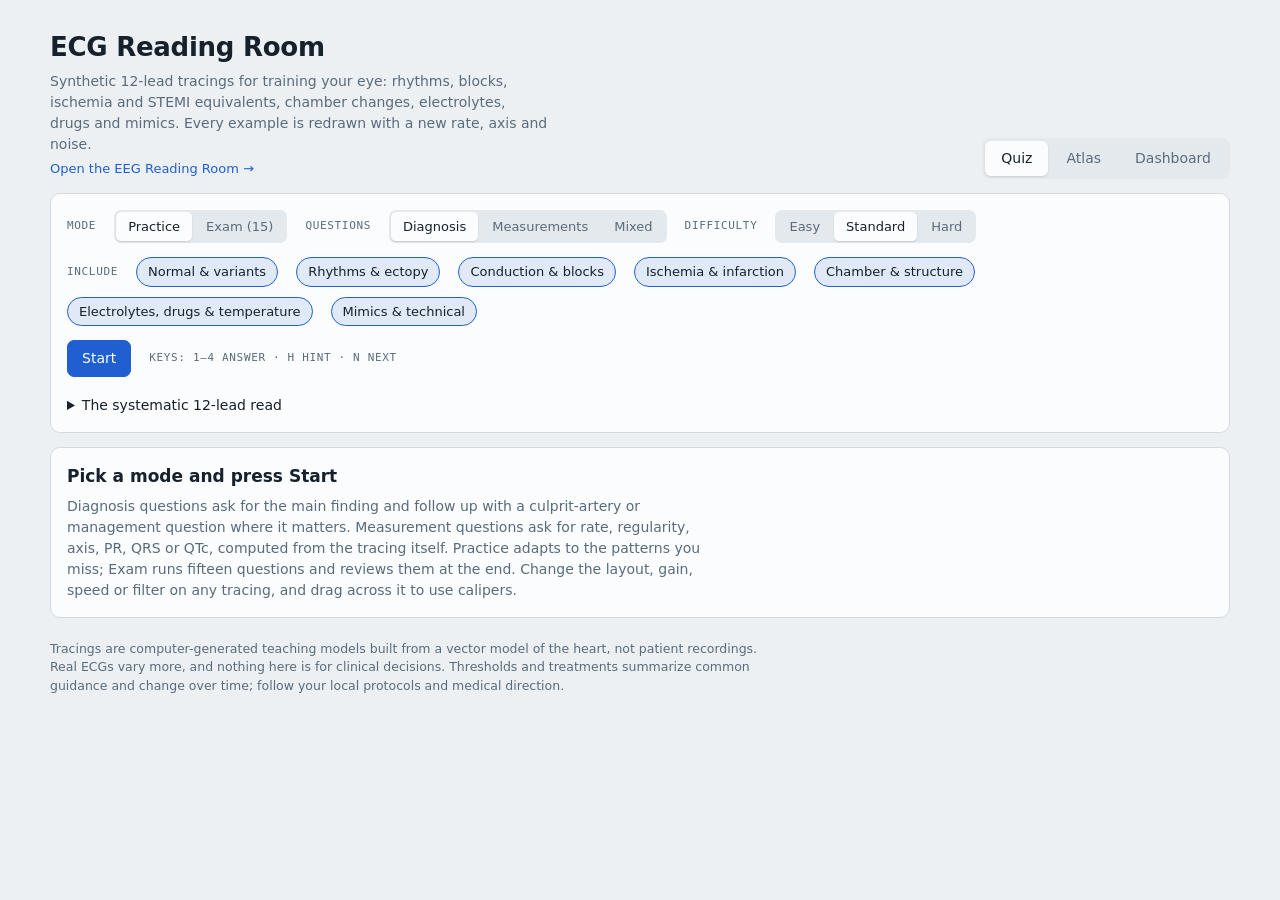
==== ecg/index.html @ 552285e8 "Add ECG Reading Room as a sister PWA under /ecg/ Synthetic 12-lead ECG trainer: 58 patterns from a v" ====
<!doctype html>
<html lang="en">
<head>
<meta charset="utf-8">
<meta name="viewport" content="width=device-width,initial-scale=1">
<meta name="color-scheme" content="light dark">
<title>ECG Reading Room</title>
<meta name="theme-color" content="#edf0f3" media="(prefers-color-scheme: light)">
<meta name="theme-color" content="#0e151c" media="(prefers-color-scheme: dark)">
<meta name="description" content="Interactive 12-lead ECG training: synthetic tracings, diagnosis and measurement quiz, atlas, systematic read, leads and axis, filters, and a progress dashboard. Works offline.">
<link rel="manifest" href="manifest.webmanifest">
<link rel="icon" type="image/png" sizes="32x32" href="icons/favicon-32.png">
<link rel="apple-touch-icon" href="icons/apple-touch-icon.png">
<meta name="apple-mobile-web-app-capable" content="yes">
<meta name="mobile-web-app-capable" content="yes">
<meta name="apple-mobile-web-app-title" content="ECG Room">
<meta name="apple-mobile-web-app-status-bar-style" content="default">
<style>

/* Layout concept: a reading-room workstation. Paper-like tracing panel is the hero; controls and teaching sit around it in a quiet instrument-gray frame. */
:root{
  --bg:#edf0f3; --panel:#fbfcfd; --ink:#16212c; --muted:#5a6b7b; --line:#d2d9e0;
  --trace:#18232e; --grid:#e3e8ed; --grid-major:#c3ccd5; --ecg:#b4362c;
  --accent:#1f5fcf; --accent-ink:#ffffff; --mark:#bf4a10; --mark-bg:rgba(191,74,16,.10);
  --good:#17744a; --bad:#b3261e; --warn:#8f5a00; --soft:#e4e9ee;
  --font-ui:system-ui,-apple-system,'Segoe UI',sans-serif;
  --font-mono:ui-monospace,'SFMono-Regular',Menlo,Consolas,monospace;
}
@media (prefers-color-scheme: dark){:root:not([data-theme="light"]){
  --bg:#0e151c; --panel:#151f29; --ink:#e5ecf2; --muted:#93a4b4; --line:#26343f;
  --trace:#d6e2ed; --grid:#1b2833; --grid-major:#2a3b4a; --ecg:#ff8b7f;
  --accent:#6ba4ff; --accent-ink:#08121f; --mark:#ff9a5c; --mark-bg:rgba(255,154,92,.13);
  --good:#4cc38a; --bad:#ff7b72; --warn:#e3b341; --soft:#1d2a36; color-scheme:dark}}
:root[data-theme="dark"]{
  --bg:#0e151c; --panel:#151f29; --ink:#e5ecf2; --muted:#93a4b4; --line:#26343f;
  --trace:#d6e2ed; --grid:#1b2833; --grid-major:#2a3b4a; --ecg:#ff8b7f;
  --accent:#6ba4ff; --accent-ink:#08121f; --mark:#ff9a5c; --mark-bg:rgba(255,154,92,.13);
  --good:#4cc38a; --bad:#ff7b72; --warn:#e3b341; --soft:#1d2a36; color-scheme:dark}
*{box-sizing:border-box}
body{background:var(--bg);color:var(--ink);font-family:var(--font-ui);font-size:14px;line-height:1.5;padding-inline:16px;padding-block:20px 48px}
.wrap{max-width:1180px;margin:0 auto}
h1,h2,h3{margin:0;font-weight:600;text-wrap:balance}
h1{font-size:26px;letter-spacing:-.01em}
h2{font-size:17px}
h3{font-size:12px;letter-spacing:.08em;text-transform:uppercase;color:var(--muted);font-weight:500;font-family:var(--font-mono)}
p{margin:0}
button,select,input{font:inherit;color:inherit}
button{cursor:pointer}
:focus-visible{outline:2px solid var(--accent);outline-offset:2px}
.top{display:flex;flex-wrap:wrap;gap:14px 28px;align-items:flex-end;justify-content:space-between;padding-bottom:14px}
.top p{color:var(--muted);max-width:56ch;margin-top:4px}
.tabs{display:flex;gap:2px;background:var(--soft);padding:3px;border-radius:8px}
.tabs button{border:0;background:transparent;padding:7px 16px;border-radius:6px;color:var(--muted);font-weight:500}
.tabs button[aria-selected="true"]{background:var(--panel);color:var(--ink);box-shadow:0 1px 2px rgba(0,0,0,.12)}
.card{background:var(--panel);border:1px solid var(--line);border-radius:10px;padding:16px}
.stack{display:flex;flex-direction:column;gap:14px}
.row{display:flex;flex-wrap:wrap;gap:10px 18px;align-items:center}
.grow{flex:1 1 auto;min-width:0}
.seg{display:inline-flex;background:var(--soft);border-radius:7px;padding:2px;gap:2px}
.seg button{border:0;background:transparent;padding:5px 12px;border-radius:5px;color:var(--muted);font-size:13px}
.seg button[aria-pressed="true"]{background:var(--panel);color:var(--ink);box-shadow:0 1px 2px rgba(0,0,0,.12);font-weight:500}
.lbl{font-family:var(--font-mono);font-size:11px;letter-spacing:.06em;text-transform:uppercase;color:var(--muted)}
.chip{border:1px solid var(--line);background:var(--panel);border-radius:999px;padding:4px 11px;font-size:13px;color:var(--muted)}
.chip[aria-pressed="true"]{border-color:var(--accent);color:var(--ink);background:color-mix(in srgb,var(--accent) 12%,var(--panel))}
.btn{border:1px solid var(--line);background:var(--panel);border-radius:7px;padding:7px 14px;font-weight:500}
.btn:hover{border-color:var(--muted)}
.btn.primary{background:var(--accent);border-color:var(--accent);color:var(--accent-ink)}
.btn.primary:hover{filter:brightness(1.08)}
.btn.small{padding:4px 10px;font-size:12.5px}
.btn[disabled]{opacity:.45;cursor:default}
.vwrap{background:var(--panel);border:1px solid var(--line);border-radius:10px;overflow:hidden}
.vtools{display:flex;flex-wrap:wrap;gap:8px 14px;align-items:center;padding:9px 12px;border-bottom:1px solid var(--line);background:color-mix(in srgb,var(--soft) 55%,var(--panel))}
.vtools label{display:flex;align-items:center;gap:6px;font-size:12px;color:var(--muted)}
.vtools select{background:var(--panel);border:1px solid var(--line);border-radius:5px;padding:2px 5px;font-family:var(--font-mono);font-size:12px;color:var(--ink)}
.vtools .chk input{margin:0}
.vscroll{overflow-x:auto;background:var(--panel)}
.vscroll canvas{display:block;touch-action:pan-y;cursor:crosshair}
.vfoot{display:flex;flex-wrap:wrap;justify-content:space-between;gap:4px 14px;padding:7px 12px;border-top:1px solid var(--line);font-size:12px;color:var(--muted)}
.vfoot .read{font-family:var(--font-mono);color:var(--ink)}
.qgrid{display:grid;grid-template-columns:1fr 1fr;gap:10px}
.opt{display:flex;gap:10px;align-items:flex-start;text-align:left;border:1px solid var(--line);background:var(--panel);border-radius:8px;padding:10px 12px;min-width:0}
.opt:hover:not([disabled]){border-color:var(--accent)}
.opt kbd{font-family:var(--font-mono);font-size:11px;border:1px solid var(--line);border-radius:4px;padding:0 5px;color:var(--muted);margin-top:2px}
.opt.ok{border-color:var(--good);background:color-mix(in srgb,var(--good) 12%,var(--panel))}
.opt.no{border-color:var(--bad);background:color-mix(in srgb,var(--bad) 10%,var(--panel))}
.opt.sel{border-color:var(--accent);background:color-mix(in srgb,var(--accent) 10%,var(--panel))}
.opt[disabled]{cursor:default}
.opt .cat{display:block;font-size:11.5px;color:var(--muted)}
.verdict{display:flex;align-items:center;gap:8px;font-weight:600;font-size:16px}
.verdict.ok{color:var(--good)} .verdict.no{color:var(--bad)}
ul.f{margin:6px 0 0;padding-left:18px} ul.f li{margin:3px 0}
.two{display:grid;grid-template-columns:minmax(0,1.15fr) minmax(0,1fr);gap:18px}
.note{border-left:3px solid var(--mark);background:var(--mark-bg);padding:8px 12px;border-radius:0 6px 6px 0}
.pill{display:inline-block;font-family:var(--font-mono);font-size:11px;letter-spacing:.05em;text-transform:uppercase;padding:2px 8px;border-radius:999px;border:1px solid var(--line);color:var(--muted)}
.pill.normal{color:var(--good);border-color:color-mix(in srgb,var(--good) 45%,var(--line))}
.pill.variant{color:var(--warn);border-color:color-mix(in srgb,var(--warn) 45%,var(--line))}
.pill.artifact{color:var(--accent);border-color:color-mix(in srgb,var(--accent) 45%,var(--line))}
.pill.abnormal{color:var(--bad);border-color:color-mix(in srgb,var(--bad) 45%,var(--line))}
.atlas{display:grid;grid-template-columns:240px minmax(0,1fr);gap:16px;align-items:start}
.plist{display:flex;flex-direction:column;gap:2px;max-height:78vh;overflow:auto;padding-right:2px}
.plist h3{margin:12px 0 4px}
.plist h3:first-child{margin-top:0}
.plist button{text-align:left;border:0;background:transparent;border-radius:6px;padding:6px 9px;font-size:13px;color:var(--ink)}
.plist button:hover{background:var(--soft)}
.plist button[aria-current="true"]{background:color-mix(in srgb,var(--accent) 14%,var(--panel));font-weight:500}
.tiles{display:grid;grid-template-columns:repeat(auto-fit,minmax(150px,1fr));gap:12px}
.tile{padding:14px 16px}
.tile .n{font-size:28px;font-weight:600;font-variant-numeric:tabular-nums;line-height:1.1;margin-top:4px}
.tile .s{font-size:12px;color:var(--muted)}
.bars{display:flex;flex-direction:column;gap:10px}
.bar{display:grid;grid-template-columns:110px 1fr 84px;gap:10px;align-items:center;font-size:13px}
.bar .track{height:10px;background:var(--soft);border-radius:5px;overflow:hidden}
.bar .fill{height:100%;border-radius:5px;background:var(--accent)}
.bar .v{font-family:var(--font-mono);font-size:12px;text-align:right;font-variant-numeric:tabular-nums;color:var(--muted)}
.heat{display:grid;grid-template-columns:repeat(auto-fill,minmax(150px,1fr));gap:8px}
.cell{border:1px solid var(--line);border-radius:7px;padding:8px 10px;background:var(--panel);text-align:left;min-width:0}
.cell .nm{font-size:12.5px;line-height:1.3;display:block;overflow-wrap:anywhere}
.cell .pc{font-family:var(--font-mono);font-size:12px;color:var(--muted);font-variant-numeric:tabular-nums}
.cell.g{background:color-mix(in srgb,var(--good) 16%,var(--panel))}
.cell.a{background:color-mix(in srgb,var(--warn) 18%,var(--panel))}
.cell.r{background:color-mix(in srgb,var(--bad) 16%,var(--panel))}
.cell.u{opacity:.7}
table{border-collapse:collapse;width:100%;font-size:13px}
th,td{text-align:left;padding:6px 8px;border-bottom:1px solid var(--line);vertical-align:top}
th{font-family:var(--font-mono);font-size:11px;letter-spacing:.06em;text-transform:uppercase;color:var(--muted);font-weight:500}
.tw{overflow-x:auto}
details summary{cursor:pointer;font-weight:500}
details ol{margin:8px 0 0;padding-left:20px} details li{margin:3px 0}
.foot{margin-top:22px;color:var(--muted);font-size:12.5px;max-width:90ch}
.prog{height:6px;background:var(--soft);border-radius:3px;overflow:hidden}
.prog i{display:block;height:100%;background:var(--accent)}

.sl{display:grid;grid-template-columns:150px minmax(0,1fr) 100px;gap:10px;align-items:center;font-size:12.5px}
.sl .sn{color:var(--muted)}.sl output{font-family:var(--font-mono);text-align:right;font-size:12px}
.sl input[type=range]{width:100%;accent-color:var(--accent)}.sl input:disabled{opacity:.5}
.card select,.card input[type=number]{background:var(--panel);border:1px solid var(--line);border-radius:5px;padding:3px 7px;color:var(--ink)}
.bgrid{display:grid;grid-template-columns:repeat(auto-fill,minmax(min(360px,100%),1fr));gap:14px}
.bcard{border:1px solid var(--line);border-radius:10px;padding:12px;background:var(--panel);display:flex;flex-direction:column;gap:8px;min-width:0}
.bcard dl,.facts{margin:0;display:grid;grid-template-columns:70px minmax(0,1fr);gap:5px 10px;font-size:12.5px}
.facts{grid-template-columns:130px minmax(0,1fr);font-size:13.5px}
.bcard dt,.facts dt{font-family:var(--font-mono);font-size:10.5px;text-transform:uppercase;letter-spacing:.05em;color:var(--muted);padding-top:3px}
.bcard dd,.facts dd{margin:0}
.lead2{display:grid;grid-template-columns:minmax(0,1.1fr) minmax(0,1fr);gap:18px;align-items:start}
.dot{display:inline-block;width:10px;height:10px;border-radius:50%;margin-right:5px;vertical-align:-1px}
.el{cursor:pointer;outline:none}.el:focus-visible circle:first-child{stroke:var(--accent)!important;stroke-width:.04!important}
.pipe{display:grid;grid-template-columns:repeat(auto-fit,minmax(170px,1fr));gap:10px}
.stage{border:1px solid var(--line);border-radius:8px;padding:10px 12px;display:flex;flex-direction:column;gap:4px;font-size:12.5px;background:var(--soft)}.stage b{font-size:13px}.stage span{color:var(--muted)}
.calc{display:grid;grid-template-columns:repeat(auto-fit,minmax(150px,1fr));gap:10px}.calc label{display:flex;flex-direction:column;gap:3px;font-size:12px;color:var(--muted)}.calc input,.calc select{font-family:var(--font-mono)}
.rcg{display:grid;grid-template-columns:minmax(0,.8fr) minmax(0,1.2fr);gap:18px;align-items:start}
tbody tr[aria-current="true"]{background:color-mix(in srgb,var(--accent) 14%,var(--panel))}
@media (max-width:860px){.lead2,.rcg{grid-template-columns:1fr}.sl{grid-template-columns:104px minmax(0,1fr) 84px}}
[hidden]{display:none!important}
@media (max-width:860px){.two,.atlas{grid-template-columns:1fr}.plist{max-height:none;flex-direction:row;flex-wrap:wrap}.plist h3{width:100%}}
@media (max-width:560px){.qgrid{grid-template-columns:1fr}.bar{grid-template-columns:84px 1fr 70px}h1{font-size:22px}}
@media (prefers-reduced-motion:reduce){*{transition:none!important}}

:root{--paper:#fffdfb;--gmin:rgba(226,104,104,.20);--gmaj:rgba(214,64,64,.46)}
@media (prefers-color-scheme: dark){:root:not([data-theme="light"]){--paper:#12171b;--gmin:rgba(255,120,120,.085);--gmaj:rgba(255,120,120,.23)}}
:root[data-theme="dark"]{--paper:#12171b;--gmin:rgba(255,120,120,.085);--gmaj:rgba(255,120,120,.23)}
.vleg{display:flex;flex-wrap:wrap;gap:6px 16px;padding:7px 12px;border-bottom:1px solid var(--line);font-size:12.5px;background:var(--panel)}
.vleg .lg i{display:inline-block;width:11px;height:11px;border-radius:2px;margin-right:6px;vertical-align:-1px;border:2px solid var(--mark)}
.vleg .lg.b i{border-color:var(--accent)}
.vtools .btn[aria-pressed="true"]{border-color:var(--accent);background:color-mix(in srgb,var(--accent) 14%,var(--panel))}
.pill.rhythm{color:var(--accent);border-color:color-mix(in srgb,var(--accent) 45%,var(--line))}
.pill.cond{color:var(--warn);border-color:color-mix(in srgb,var(--warn) 45%,var(--line))}
.pill.isch{color:var(--bad);border-color:color-mix(in srgb,var(--bad) 45%,var(--line))}
.pill.struct{color:#8a5bd0;border-color:color-mix(in srgb,#8a5bd0 45%,var(--line))}
.pill.meta{color:#1d8686;border-color:color-mix(in srgb,#1d8686 45%,var(--line))}
.pill.mimic{color:var(--muted)}
.axg{display:grid;grid-template-columns:minmax(0,1fr) minmax(0,1.1fr);gap:18px;align-items:start}
.minis{display:grid;grid-template-columns:repeat(2,minmax(0,1fr));gap:8px}
.mini{border:1px solid var(--line);border-radius:6px;overflow:hidden}
.tgrid{display:grid;grid-template-columns:repeat(4,1fr);gap:6px;align-content:start}
.tcell{border:1px solid var(--line);border-radius:6px;padding:14px 6px;text-align:center;font-weight:600;background:var(--panel);font-size:14px}
.tcell.on{background:color-mix(in srgb,var(--mark) 22%,var(--panel));border-color:var(--mark)}
.tcell.dep{background:color-mix(in srgb,var(--accent) 18%,var(--panel));border-color:var(--accent)}
.tcell.rec{border:2px dashed var(--accent)}
.sysg{display:grid;grid-template-columns:210px minmax(0,1fr);gap:18px;align-items:start}
.steps{list-style:none;margin:0;padding:0;display:flex;flex-direction:column;gap:2px;counter-reset:s}
.steps li{counter-increment:s}
.steps button{width:100%;text-align:left;border:0;background:transparent;border-radius:6px;padding:7px 10px;font-size:13px;color:var(--ink)}
.steps button::before{content:counter(s) ". ";color:var(--muted);font-family:var(--font-mono);font-size:12px}
.steps button:hover{background:var(--soft)}
.steps button[aria-current="true"]{background:color-mix(in srgb,var(--accent) 14%,var(--panel));font-weight:600}
.steps button.done{color:var(--muted)}
table.mt{margin-top:6px}table.mt td{padding:4px 8px}table.mt td:first-child{color:var(--muted);width:84px;font-family:var(--font-mono);font-size:11.5px;text-transform:uppercase;letter-spacing:.04em}
table.lt tr[data-l]{cursor:pointer}table.lt tr[data-l]:hover{background:var(--soft)}table.nv td:first-child{font-weight:600;white-space:nowrap}
.sister{margin-top:6px;font-size:13px}.sister a{color:var(--accent);text-decoration:none}.sister a:hover{text-decoration:underline}
details summary{margin-top:4px}
#aSub{flex-wrap:wrap}.atlas>*{min-width:0}#sysCtl select{max-width:min(240px,60vw)}.msel{display:none}
@media (max-width:860px){.plcard{display:none}.msel{display:flex;gap:8px;align-items:center;text-transform:none;letter-spacing:0}.msel select{flex:1;min-width:0;padding:6px;border:1px solid var(--line);border-radius:6px;background:var(--panel);color:var(--ink)}.axg,.sysg{grid-template-columns:1fr}.steps{flex-direction:row;flex-wrap:wrap}.steps button{width:auto}}
@media (max-width:520px){.minis{grid-template-columns:1fr 1fr}.tcell{padding:10px 2px;font-size:13px}}
.bar{grid-template-columns:150px 1fr 84px}@media (max-width:560px){.bar{grid-template-columns:108px 1fr 70px}}

</style>
</head>
<body>
<div class="wrap">
  <header class="top">
    <div>
      <h1>ECG Reading Room</h1>
      <p>Synthetic 12-lead tracings for training your eye: rhythms, blocks, ischemia and STEMI equivalents, chamber changes, electrolytes, drugs and mimics. Every example is redrawn with a new rate, axis and noise.</p>
      <p class="sister"><a href="../">Open the EEG Reading Room →</a></p>
    </div>
    <nav class="tabs" role="tablist" aria-label="Sections">
      <button role="tab" id="tb-quiz" data-tab="quiz" aria-selected="true">Quiz</button>
      <button role="tab" id="tb-atlas" data-tab="atlas" aria-selected="false">Atlas</button>
      <button role="tab" id="tb-dash" data-tab="dash" aria-selected="false">Dashboard</button>
    </nav>
  </header>

  <!-- QUIZ -->
  <section id="tab-quiz" class="stack" role="tabpanel" aria-labelledby="tb-quiz">
    <div class="card stack" id="qSetup">
      <div class="row">
        <div class="row"><span class="lbl">Mode</span><div class="seg" id="segMode"><button data-v="practice" aria-pressed="true">Practice</button><button data-v="exam" aria-pressed="false">Exam (15)</button></div></div>
        <div class="row"><span class="lbl">Questions</span><div class="seg" id="segType"><button data-v="dx" aria-pressed="true">Diagnosis</button><button data-v="meas" aria-pressed="false">Measurements</button><button data-v="mix" aria-pressed="false">Mixed</button></div></div>
        <div class="row"><span class="lbl">Difficulty</span><div class="seg" id="segDiff"><button data-v="easy" aria-pressed="false">Easy</button><button data-v="standard" aria-pressed="true">Standard</button><button data-v="hard" aria-pressed="false">Hard</button></div></div>
      </div>
      <div class="row" id="catChips"><span class="lbl">Include</span></div>
      <div class="row">
        <button class="btn primary" id="qStart">Start</button>
        <span id="qDrill" class="chip" hidden></span>
        <span class="lbl" id="qHelp">Keys: 1–4 answer · H hint · N next</span>
      </div>
      <details>
        <summary>The systematic 12-lead read</summary>
        <ol>
          <li><b>Technical.</b> Calibration, speed, filter, artifact, lead reversal.</li>
          <li><b>Rate.</b> 300 ÷ large boxes, or complexes in 10 s × 6.</li>
          <li><b>Rhythm.</b> Regular? P before every QRS? QRS after every P? Constant PR?</li>
          <li><b>Axis.</b> Leads I and aVF, then II.</li>
          <li><b>Intervals.</b> PR, QRS, QT and QTc.</li>
          <li><b>P waves.</b> Atrial enlargement, ectopic or retrograde P.</li>
          <li><b>QRS.</b> Q waves, voltage, R-wave progression, bundle-branch patterns.</li>
          <li><b>ST segments.</b> Elevation, depression, territory, reciprocity, equivalents.</li>
          <li><b>T and U waves.</b> Inverted, hyperacute, peaked, flat, U waves.</li>
          <li><b>Synthesis.</b> Compare with old ECGs, correlate clinically, repeat when in doubt.</li>
        </ol>
      </details>
    </div>

    <div id="qIntro" class="card">
      <h2>Pick a mode and press Start</h2>
      <p style="margin-top:6px;color:var(--muted);max-width:74ch">Diagnosis questions ask for the main finding and follow up with a culprit-artery or management question where it matters. Measurement questions ask for rate, regularity, axis, PR, QRS or QTc, computed from the tracing itself. Practice adapts to the patterns you miss; Exam runs fifteen questions and reviews them at the end. Change the layout, gain, speed or filter on any tracing, and drag across it to use calipers.</p>
    </div>

    <div id="qStage" class="stack" hidden>
      <div class="row" id="qMeta" style="justify-content:space-between">
        <div class="row" style="gap:12px"><span class="lbl" id="qCount"></span><div class="prog" style="width:140px" id="qProgWrap" hidden><i id="qProg" style="width:0"></i></div></div>
        <label class="row lbl" style="gap:6px;text-transform:none;letter-spacing:0"><input type="checkbox" id="qAnn"> Show teaching marks</label>
      </div>
      <div id="qViewer"></div>
      <div class="card stack" id="qCard"></div>
    </div>
  </section>

  <!-- ATLAS -->
  <section id="tab-atlas" role="tabpanel" aria-labelledby="tb-atlas" hidden>
    <div class="row" style="margin-bottom:14px"><div class="seg" id="aSub" role="group" aria-label="Atlas section"><button type="button" data-sub="pat" aria-pressed="true">Patterns</button><button type="button" data-sub="sys" aria-pressed="false">Systematic read</button><button type="button" data-sub="lead" aria-pressed="false">Leads &amp; axis</button><button type="button" data-sub="rate" aria-pressed="false">Rate &amp; intervals</button><button type="button" data-sub="sig" aria-pressed="false">Signal &amp; filters</button></div></div>
    <div class="atlas" id="aPat">
      <div class="card plcard"><div class="plist" id="aList"></div></div>
      <label class="msel lbl">Pattern <select id="aSel"></select></label>
      <div class="stack" style="min-width:0">
        <div class="row" style="justify-content:space-between">
          <div class="row" style="gap:12px"><h2 id="aName"></h2><span class="pill" id="aCat"></span></div>
          <div class="row" style="gap:12px">
            <label class="row lbl" style="gap:6px;text-transform:none;letter-spacing:0"><input type="checkbox" id="aAnn" checked> Teaching marks</label>
            <button class="btn small" id="aNew">New example</button>
          </div>
        </div>
        <div id="aViewer"></div>
        <div class="card two" id="aInfo"></div>
      </div>
    </div>
    <div class="stack" id="aSys" hidden></div>
    <div class="stack" id="aLead" hidden></div>
    <div class="stack" id="aRate" hidden></div>
    <div class="stack" id="aSig" hidden></div>
  </section>

  <!-- DASHBOARD -->
  <section id="tab-dash" class="stack" role="tabpanel" aria-labelledby="tb-dash" hidden></section>

  <p class="foot">Tracings are computer-generated teaching models built from a vector model of the heart, not patient recordings. Real ECGs vary more, and nothing here is for clinical decisions. Thresholds and treatments summarize common guidance and change over time; follow your local protocols and medical direction.</p>
</div>

<script>
(()=>{
'use strict';
/* ============ constants & helpers ============ */
const FS=500,DUR=10,N=FS*DUR,D2R=Math.PI/180;
const $=(s,p=document)=>p.querySelector(s),$$=(s,p=document)=>[...p.querySelectorAll(s)];
const el=(t,c,h)=>{const e=document.createElement(t);if(c)e.className=c;if(h!=null)e.innerHTML=h;return e};
const clamp=(v,a,b)=>Math.max(a,Math.min(b,v));
function mulberry(a){return()=>{a|=0;a=a+0x6D2B79F5|0;let t=Math.imul(a^a>>>15,1|a);t=t+Math.imul(t^t>>>7,61|t)^t;return((t^t>>>14)>>>0)/4294967296}}
function mkRand(seed){const u=mulberry(seed>>>0);return{u,n(){let a=0;while(a===0)a=u();return Math.sqrt(-2*Math.log(a))*Math.cos(2*Math.PI*u())},r(a,b){return a+(b-a)*u()},pick(a){return a[Math.floor(u()*a.length)]},chance(p){return u()<p}}}
function shuffle(a,r){a=a.slice();for(let i=a.length-1;i>0;i--){const j=Math.floor(r.u()*(i+1));[a[i],a[j]]=[a[j],a[i]]}return a}
const nrm=v=>{const m=Math.hypot(v[0],v[1],v[2])||1;return[v[0]/m,v[1]/m,v[2]/m]};
const fv=(th,z=0)=>nrm([Math.cos(th*D2R),Math.sin(th*D2R),z]);
const neg=v=>[-v[0],-v[1],-v[2]];
const rot=(v,deg)=>{const c=Math.cos(deg*D2R),s=Math.sin(deg*D2R);return nrm([v[0]*c-v[1]*s,v[0]*s+v[1]*c,v[2]])};

/* ============ filters ============ */
function bq(type,f,Q,fs=FS){const w0=2*Math.PI*f/fs,c=Math.cos(w0),s=Math.sin(w0),al=s/(2*Q);let b0,b1,b2;
  if(type==='lp'){b0=(1-c)/2;b1=1-c;b2=(1-c)/2}else if(type==='hp'){b0=(1+c)/2;b1=-(1+c);b2=(1+c)/2}else{b0=1;b1=-2*c;b2=1}
  const a0=1+al;return[b0/a0,b1/a0,b2/a0,-2*c/a0,(1-al)/a0]}
function runbq(x,k){const y=new Float32Array(x.length);let x1=x[0],x2=x[0],y1=x[0]*(k[0]+k[1]+k[2])/(1+k[3]+k[4]),y2=y1;for(let i=0;i<x.length;i++){const v=k[0]*x[i]+k[1]*x1+k[2]*x2-k[3]*y1-k[4]*y2;y[i]=v;x2=x1;x1=x[i];y2=y1;y1=v}return y}
function ff(x,k){const n=x.length,P=Math.min(300,n-2),p=new Float64Array(n+2*P);for(let i=0;i<P;i++){p[i]=2*x[0]-x[P-i];p[n+P+i]=2*x[n-1]-x[n-2-i]}p.set(x,P);let y=runbq(p,k);y.reverse();y=runbq(y,k);y.reverse();return y.subarray(P,P+n)}
/* first-order RC (bilinear) high-pass / low-pass, causal */
function rc1(x,fc,type,fs=FS){const K=Math.tan(Math.PI*fc/fs),y=new Float32Array(x.length);let px=x[0],py=type==='lp'?x[0]:0;
  if(type==='lp'){const a=K/(1+K),b=(1-K)/(1+K);for(let i=0;i<x.length;i++){py=a*(x[i]+px)+b*py;px=x[i];y[i]=py}}
  else{const c=1/(1+K),b=(1-K)/(1+K);for(let i=0;i<x.length;i++){py=c*(x[i]-px)+b*py;px=x[i];y[i]=py}}return y}
function bandNoise(r,f1,f2,rms,len=N){const pad=f1>0&&f1<1.5?4000:300;let x=new Float64Array(len+2*pad);for(let i=0;i<x.length;i++)x[i]=r.n();
  if(f1>0)x=Float64Array.from(ff(x,bq('hp',f1,.707)));if(f2<FS*.45)x=Float64Array.from(ff(x,bq('lp',f2,.707)));
  const o=new Float32Array(len);let s=0;for(let i=0;i<len;i++){o[i]=x[i+pad];s+=o[i]*o[i]}const k=rms/Math.sqrt(s/len+1e-12);for(let i=0;i<len;i++)o[i]*=k;return o}

/* ============ lead model ============
   Heart vector in patient coordinates: x = patient's left, y = inferior (feet), z = anterior.
   Limb leads are Einthoven/Goldberger projections; precordial leads project onto unit
   directions in (mostly) the horizontal plane, each with its own gain (proximity). */
const LEADS=['I','II','III','aVR','aVL','aVF','V1','V2','V3','V4','V5','V6'];
const LIMB=LEADS.slice(0,6),PREC=LEADS.slice(6);
const LG=.85;
const PV={V1:{d:nrm([-.32,.12,.94]),g:1.05},V2:{d:nrm([-.05,.12,1]),g:1.45},V3:{d:nrm([.35,.12,.93]),g:1.45},V4:{d:nrm([.7,.15,.7]),g:1.35},V5:{d:nrm([.93,.12,.36]),g:1.15},V6:{d:nrm([1,.1,.05]),g:.95},
  V4R:{d:nrm([-.75,.15,.62]),g:.9},V7:{d:nrm([.8,.1,-.6]),g:.7},V8:{d:nrm([.45,.1,-.9]),g:.6},V9:{d:nrm([.1,.1,-1]),g:.55}};
/* limb lead vectors (for projections outside the record builder) */
const LV={I:[LG,0,0],II:[.5*LG,.866*LG,0],III:[-.5*LG,.866*LG,0],aVR:[-.75*LG,-.433*LG,0],aVL:[.75*LG,-.433*LG,0],aVF:[0,.866*LG,0]};
PREC.concat(['V4R','V7','V8','V9']).forEach(k=>LV[k]=PV[k].d.map(x=>x*PV[k].g));
const proj=(v,lead)=>{const L=LV[lead];return v[0]*L[0]+v[1]*L[1]+v[2]*L[2]};

/* ============ waveform primitives ============
   A "bump" adds shape(t)·A along a heart-vector direction d (or, with lm, directly to named leads).
   Shapes: asymmetric Gaussian (c, wl, wr), plateau 'p' (a, ra, b, fb), pacing spike 'sp' (c). */
function brange(b){if(b.sh==='p')return[b.a,b.b+b.fb];if(b.sh==='sp')return[b.c,b.c+.008];return[b.c-4.5*b.wl,b.c+4.5*(b.wr??b.wl)]}
function bval(b,t){if(b.sh==='p'){if(t<b.a||t>b.b+b.fb)return 0;if(t<b.a+b.ra)return .5-.5*Math.cos(Math.PI*(t-b.a)/b.ra);if(t<=b.b)return 1;return .5+.5*Math.cos(Math.PI*(t-b.b)/b.fb)}
  if(b.sh==='sp'){const u=t-b.c;return u<0?0:u<.002?1:u<.006?-.18:0}
  const u=t-b.c,w=u<0?b.wl:(b.wr??b.wl);return Math.exp(-.5*u*u/(w*w))}
function addB(R,T,b){const[s,e]=brange(b),i0=Math.max(0,Math.ceil((T+s)*FS)),i1=Math.min(R.n-1,Math.floor((T+e)*FS));if(i1<i0||!b.A)return;
  if(b.lm){for(const k in b.lm){const L=R.loc[k]||(R.loc[k]=new Float32Array(R.n)),g=b.A*b.lm[k];for(let i=i0;i<=i1;i++)L[i]+=g*bval(b,i/FS-T)}return}
  if(b.el){const L=R.ela[b.el]||(R.ela[b.el]=new Float32Array(R.n));for(let i=i0;i<=i1;i++)L[i]+=b.A*bval(b,i/FS-T);return}
  const d=b.d,X=R.v[0],Y=R.v[1],Z=R.v[2];for(let i=i0;i<=i1;i++){const s_=b.A*bval(b,i/FS-T);X[i]+=s_*d[0];Y[i]+=s_*d[1];Z[i]+=s_*d[2]}}

/* ventricular complex template (times relative to QRS onset, seconds; amplitudes mV) */
function V(o={}){const s=o.s??1,A=o.amp??1,ax=o.axis??55,qt=o.qt??.39,m={q:[],st:[],t:[],loc:[],kind:o.kind||'n'};
  if(o.q)m.q=o.q.map(b=>({...b}));else{
    if(o.sep!==0)m.q.push({c:.014*s,wl:.008*s,A:.17*A*(o.sep??1),d:o.sepd||nrm([-.55,.15,.8])});
    m.q.push({c:.043*s,wl:.0135*s,A:1.35*A*(o.main??1),d:o.maind||fv(ax,o.z??-.42)});
    if(o.term!==0)m.q.push({c:.067*s,wl:.0105*s,A:.30*A*(o.term??1),d:o.termd||nrm([-.35,-.55,-.75])})}
  if(o.xq)m.q.push(...o.xq.map(b=>({...b})));
  let on=1,off=-1;m.q.forEach(b=>{if(b.sh==='sp')return;on=Math.min(on,b.c-2.4*b.wl);off=Math.max(off,b.c+2.4*(b.wr??b.wl))});on=Math.max(on,-.004);
  if(o.t)m.t=o.t.map(b=>({...b}));
  else if(o.tA!==0){const sc=o.tfix?1:qt/.39,wr=(o.twr??.042)*sc,wl=(o.twl??.068)*sc;m.t.push({c:qt-2.3*wr,wl,wr,A:o.tA??.4,d:o.td||fv(o.tax??ax-12,o.tz??.6)})}
  if(o.uA)m.t.push({c:qt+.085,wl:.04,wr:.035,A:o.uA,d:o.ud||fv(55,.9)});
  const tpk=m.t.length?m.t[0].c:qt-.1;
  if(o.stA)m.st.push({sh:'p',a:off-.012,ra:o.stra??.035,b:Math.max(off+.03,o.stb??tpk),fb:Math.max(.04,(o.stend??qt)-(o.stb??tpk)),A:o.stA,d:o.std});
  if(o.xst)m.st.push(...o.xst.map(b=>({...b})));
  if(o.loc)m.loc=o.loc.map(b=>({...b}));
  m.on=on;m.off=off;m.qt=qt;m.qrsd=off-on;return m}
/* P wave templates (times relative to P onset) */
function Pw(kind='n',A=.15,d){switch(kind){
  case 'mitrale':return[{c:.04,wl:.018,A:A*.9,d:nrm([.3,.9,.4])},{c:.09,wl:.02,A:A*1.3,d:nrm([.7,.4,-.75])}];
  case 'pulm':return[{c:.045,wl:.017,A:A*2.1,d:nrm([.12,.95,.4])},{c:.066,wl:.016,A:A*.6,d:nrm([.8,.45,-.5])}];
  case 'retro':return[{c:.035,wl:.017,A:A*.95,d:nrm([-.1,-.95,.3])}];
  case 'flat':return[{c:.05,wl:.026,A:A*.4,d:nrm([.4,.85,.25])}];
  case 'ect':return[{c:.04,wl:.018,A,d}];
  default:return[{c:.04,wl:.017,A,d:nrm([.3,.9,.4])},{c:.066,wl:.017,A:A*.85,d:nrm([.8,.45,-.5])}]}}

/* ============ record builder ============ */
function newRec(seed,n=N){return{r:mkRand(seed),seed,n,v:[new Float32Array(n),new Float32Array(n),new Float32Array(n)],loc:{},ela:{},ev:{p:[],q:[]},ann:[],meta:{},opt:{}}}
function addP(R,t,pm,o={}){pm.forEach(b=>addB(R,t,b));R.ev.p.push({t,cond:o.cond??true,k:o.k||'s'});return R.ev.p.length-1}
function addV(R,t,m,from=null){m.q.forEach(b=>addB(R,t,b));m.st.forEach(b=>addB(R,t,b));m.t.forEach(b=>addB(R,t,b));m.loc.forEach(b=>addB(R,t,b));R.ev.q.push({t,from,k:m.kind,m});return R.ev.q.length-1}
const hl=(R,leads,txt,k='a')=>R.ann.push({type:'hl',leads,txt,k});
const span=(R,t0,t1,txt)=>R.ann.push({type:'span',t0,t1,txt});
const pt=(R,t,txt)=>R.ann.push({type:'pt',t,txt});
const qtF=(hr,qtc=.40)=>qtc*Math.cbrt(60/hr); /* physiologic QT for a heart rate (Fridericia-shaped) */

/* regular sinus-type rhythm: o.hr, o.pr, o.vm (morph or fn), o.pm (P or fn), o.jit, o.resp */
function sinus(R,o){const r=R.r,rr0=60/o.hr;let t=o.t0??-r.r(.05,rr0*.9),i=0;
  while(t<(o.t1??DUR+.7)){const vm=typeof o.vm==='function'?o.vm(i,t):o.vm,pm=typeof o.pm==='function'?o.pm(i):o.pm,pr=typeof o.pr==='function'?o.pr(i):o.pr;
    let pi=null;if(pm)pi=addP(R,t-pr,pm);if(vm)addV(R,t,vm,pi);i++;
    t+=rr0*(1+(o.jit??.012)*r.n()+(o.resp??0)*Math.sin(2*Math.PI*t/(o.rper??4.2)+(o.rph??0)))}
  return t}

/* finalize: project to electrodes and leads, apply reversal/artifact, add noise */
function deriveLeads(R,noise=true){const n=R.n,X=R.v[0],Y=R.v[1],Z=R.v[2],mx=R.opt.mirror?-1:1,L={};
  const RA=new Float32Array(n),LA=new Float32Array(n),LL=new Float32Array(n);
  for(let i=0;i<n;i++){const x=X[i]*mx,I=LG*x,II=LG*(.5*x+.866*Y[i]);RA[i]=-(I+II)/3;LA[i]=(2*I-II)/3;LL[i]=(2*II-I)/3}
  const pv=R.opt.pv||{},pg=R.opt.pg||[1,1,1,1,1,1];
  PREC.forEach((k,j)=>{const d=pv[k]||PV[k].d,g=PV[k].g*pg[j],a=new Float32Array(n);for(let i=0;i<n;i++)a[i]=g*(d[0]*X[i]*mx+d[1]*Y[i]+d[2]*Z[i]);L[k]=a});
  const E={RA,LA,LL};if(R.ela.RA)for(let i=0;i<n;i++)RA[i]+=R.ela.RA[i];if(R.ela.LA)for(let i=0;i<n;i++)LA[i]+=R.ela.LA[i];if(R.ela.LL)for(let i=0;i<n;i++)LL[i]+=R.ela.LL[i];
  const inp={RA,LA,LL};if(R.opt.swap){const[a,b]=R.opt.swap,src=k=>k==='RL'?LL:E[k];if(a!=='RL')inp[a]=src(b);if(b!=='RL')inp[b]=src(a)}
  const ra=inp.RA,la=inp.LA,ll=inp.LL,I=new Float32Array(n),II=new Float32Array(n),III=new Float32Array(n),aVR=new Float32Array(n),aVL=new Float32Array(n),aVF=new Float32Array(n);
  for(let i=0;i<n;i++){I[i]=la[i]-ra[i];II[i]=ll[i]-ra[i];III[i]=ll[i]-la[i];aVR[i]=ra[i]-(la[i]+ll[i])/2;aVL[i]=la[i]-(ra[i]+ll[i])/2;aVF[i]=ll[i]-(ra[i]+la[i])/2;
    const w=(ra[i]+la[i]+ll[i])/3;if(w)PREC.forEach(k=>L[k][i]-=w)}
  Object.assign(L,{I,II,III,aVR,aVL,aVF});
  for(const k in R.loc)if(L[k]){const a=L[k],b=R.loc[k];for(let i=0;i<n;i++)a[i]+=b[i]}
  if(noise&&R.opt.noise!==0){const r=mkRand(R.seed*7+11),nz=R.opt.noise??1,emg=(R.opt.emg??.009)*nz,wan=(R.opt.wander??.05)*nz;
    const f1=r.r(.16,.3),p1=r.r(0,6.28);
    LEADS.forEach(k=>{const a=L[k],e=bandNoise(r,25,150,emg),f2=r.r(.3,.7),p2=r.r(0,6.28),a1=wan*r.r(.3,1),a2=wan*r.r(.1,.4),a3=r.r(.001,.003);
      for(let i=0;i<n;i++){const t=i/FS;a[i]+=e[i]+a1*Math.sin(2*Math.PI*f1*t+p1+(k.length*.7))+a2*Math.sin(2*Math.PI*f2*t+p2)+a3*Math.sin(2*Math.PI*60*t)}})}
  return L}

/* noise-free single-beat template, used for measurements and the systematic read */
function template(R){const tm=R.tm;if(!tm)return null;const T=newRec(R.seed,700);T.opt={...R.opt,noise:0};T.ela={};
  const t0=.45;if(tm.pm&&tm.pr!=null)tm.pm.forEach(b=>addB(T,t0-tm.pr,b));addV(T,t0,tm.vm);
  const L=deriveLeads(T,false);return{L,t0,vm:tm.vm,pr:tm.pr,n:700}}
function measure(R){const tp=template(R);if(!tp)return null;const{L,t0,vm}=tp,i0=Math.round((t0+vm.on)*FS),i1=Math.round((t0+vm.off)*FS),ib=Math.max(0,i0-8);
  const out={};LEADS.forEach(k=>{const a=L[k],b=a[ib];let mx=-9,mn=9,area=0;for(let i=i0;i<=i1;i++){const v=a[i]-b;mx=Math.max(mx,v);mn=Math.min(mn,v);area+=v}
    const j=a[i1]-b,st40=a[Math.min(tp.n-1,i1+20)]-b,st60=a[Math.min(tp.n-1,i1+30)]-b,st80=a[Math.min(tp.n-1,i1+40)]-b;let tmax=-9,tmin=9;const te=Math.round((t0+vm.qt)*FS);for(let i=i1+40;i<=Math.min(tp.n-1,te);i++){const v=a[i]-b;tmax=Math.max(tmax,v);tmin=Math.min(tmin,v)}
    let qd=0,qa=0;for(let i=i0;i<=i1;i++){const v=a[i]-b;if(v<-.015){qd++;qa=Math.min(qa,v)}else if(v>.015)break}
    let pa=0,pmin=0;if(tp.pr!=null){const ps=Math.round((t0-tp.pr)*FS);for(let i=Math.max(0,ps);i<i0;i++){pa=Math.max(pa,a[i]-b);pmin=Math.min(pmin,a[i]-b)}}
    out[k]={R:Math.max(0,mx),S:Math.max(0,-mn),area:area/FS,j,st40,st60,st80,tmax,tmin,qd:qd/FS,qa,pa,pmin}});
  const ax=Math.round(Math.atan2(out.aVF.area/.866,out.I.area)/D2R);return{leads:out,axis:ax}}

/* ============ pattern generators ============ */
const GEN={};
const nP=(r,A)=>Pw('n',A??r.r(.13,.17));
const sinMorph=(r,o={})=>V({axis:o.axis??r.r(35,75),amp:o.amp??r.r(.88,1.12),qt:o.qt,stA:.035,std:nrm([.1,.1,1]),...o});
function beatNear(R,t){let b=R.ev.q[0];R.ev.q.forEach(q=>{if(Math.abs(q.t-t)<Math.abs(b.t-t))b=q});return b}
function addCont(R,f,d){const X=R.v[0],Y=R.v[1],Z=R.v[2];for(let i=0;i<R.n;i++){X[i]+=f[i]*d[0];Y[i]+=f[i]*d[1];Z[i]+=f[i]*d[2]}}

/* ---- normal & variants ---- */
GEN.nsr=R=>{const r=R.r,hr=r.r(62,92),pr=r.r(.13,.18),vm=sinMorph(r,{qt:qtF(hr,r.r(.39,.42))}),pm=nP(r);sinus(R,{hr,pr,vm,pm});R.tm={vm,pm,pr};R.meta.rhy='Normal sinus rhythm';
  const b=beatNear(R,5);span(R,b.t-pr,b.t,'PR');hl(R,['II'],'P upright, before every QRS');hl(R,['aVR'],'Everything negative in aVR','b')};
GEN.sarr=R=>{const r=R.r,hr=r.r(56,72),pr=r.r(.13,.17),vm=sinMorph(r,{qt:qtF(hr)}),pm=nP(r);sinus(R,{hr,pr,vm,pm,resp:r.r(.13,.17),rper:r.r(3.8,4.8),jit:.005});R.tm={vm,pm,pr};R.meta.rhy='Sinus arrhythmia';R.meta.reg='phasic';
  const q=R.ev.q.filter(x=>x.t>0&&x.t<DUR);let lo=1,hi=1;for(let i=1;i<q.length-1;i++){const d=q[i+1].t-q[i].t;if(d>q[hi+1].t-q[hi].t)hi=i;if(d<q[lo+1].t-q[lo].t)lo=i}
  span(R,q[hi].t,q[hi+1].t,'Longest R–R');span(R,q[lo].t,q[lo+1].t,'Shortest R–R');hl(R,['II'],'Identical P waves throughout')};
GEN.erp=R=>{const r=R.r,hr=r.r(50,68),pr=r.r(.14,.18),qt=qtF(hr,.40),ax=r.r(55,75),vm=V({axis:ax,amp:r.r(1.15,1.35),qt,tA:.62,td:fv(ax-10,.75),stA:.15,std:nrm([.25,.25,1]),stra:.07,xst:[{c:.088,wl:.006,wr:.012,A:.13,d:fv(ax,.25)}]}),pm=nP(r);
  sinus(R,{hr,pr,vm,pm});R.tm={vm,pm,pr};R.meta.rhy='Sinus rhythm';R.autoST=1;hl(R,['V4','V5','II'],'J-point notch','b')};

/* ---- rhythms ---- */
GEN.sbrady=R=>{const r=R.r,hr=r.r(38,52),pr=r.r(.14,.19),vm=sinMorph(r,{qt:qtF(hr)}),pm=nP(r);sinus(R,{hr,pr,vm,pm});R.tm={vm,pm,pr};R.meta.rhy='Sinus bradycardia';
  const b=beatNear(R,4.5),q2=R.ev.q.find(q=>q.t>b.t);span(R,b.t,q2.t,'R–R over 1.2 s');hl(R,['II'],'Normal P before each QRS')};
GEN.stach=R=>{const r=R.r,hr=r.r(108,145),pr=r.r(.12,.15),vm=sinMorph(r,{qt:qtF(hr)}),pm=nP(r,.16);sinus(R,{hr,pr,vm,pm});R.tm={vm,pm,pr};R.meta.rhy='Sinus tachycardia';
  const b=beatNear(R,5);span(R,b.t-pr,b.t,'P wave, often near the preceding T');hl(R,['II'],'Upright P in II')};
GEN.af=R=>{const r=R.r,hr=r.r(80,140),rr=60/hr,vm=sinMorph(r,{qt:qtF(hr)});let t=-r.r(0,.5);while(t<DUR+.6){addV(R,t,vm);t+=Math.max(.3,rr*(.55+.9*r.u()))}
  const A=r.r(.04,.09),f=bandNoise(r,4,9,A),g=bandNoise(r,4,9,A*.6);addCont(R,f,nrm([-.3,.35,.9]));addCont(R,g,nrm([.4,-.3,.4]));
  R.tm={vm,pm:null,pr:null};R.meta.rhy='Atrial fibrillation';R.meta.reg='irr';R.meta.prq='none';
  const q=R.ev.q.filter(x=>x.t>.3&&x.t<9.7);for(let i=0;i+1<q.length;i++){const d=q[i+1].t-q[i].t;if(d>rr*1.25){span(R,q[i].t,q[i+1].t,'Long R–R');break}}
  hl(R,['V1'],'Fibrillatory baseline, no P waves');hl(R,['II'],'Irregularly irregular','b')};
GEN.flutter=R=>{const r=R.r,cyc=1/r.r(4.6,5.4),A=r.r(.22,.3),mode=r.pick(['2','4','4','var','var']),f=new Float64Array(N),F=[];let ph=r.u();
  for(let i=0;i<N;i++){ph+=1/(cyc*FS);if(ph>=1){ph-=1;F.push(i/FS)}f[i]=(ph<.72?ph/.72:1-(ph-.72)/.28)-.5}
  const fs=Float32Array.from(ff(f,bq('lp',22,.707)));for(let i=0;i<N;i++)fs[i]*=A;addCont(R,fs,nrm([-.1,-.9,.5]));
  let tf=F[0]-cyc;while(tf>-1.2){F.unshift(tf);tf-=cyc}let tl=F[F.length-1];while(tl<DUR+.8){tl+=cyc;F.push(tl)}
  const seq=mode==='var'?shuffle([2,4,2,3,4,2,2,4,3,2,3],r):null,hr=60/(cyc*(mode==='var'?3:+mode)),vm=sinMorph(r,{qt:qtF(Math.min(hr,140))});
  let next=Math.floor(r.u()*2),gi=0;for(let i=0;i<F.length;i++){if(i===next){addV(R,F[i]+.24+.01*r.n(),vm);next=i+(seq?seq[gi%seq.length]:+mode);gi++}}
  R.tm={vm,pm:null,pr:null};R.meta.rhy='Atrial flutter '+(mode==='var'?'with variable block':'with '+mode+':1 block');R.meta.reg=mode==='var'?'irr':'reg';R.meta.prq='none';R.meta.arate=Math.round(60/cyc);
  F.filter(t=>t>.3&&t<9.7).slice(2,6).forEach(t=>pt(R,t+.72*cyc,'F'));hl(R,['II','III','aVF'],'Sawtooth F waves, about 300/min');hl(R,['V1'],'Discrete flutter waves','b')};
GEN.svt=R=>{const r=R.r,hr=r.r(160,210),qt=qtF(hr),vm=sinMorph(r,{qt,xst:[{c:.1,wl:.011,A:.11,d:nrm([-.1,-.9,.45])}],stA:-.07,std:fv(55,-.3)});sinus(R,{hr,vm,jit:.003});
  R.tm={vm,pm:null,pr:null};R.meta.rhy='Narrow-complex regular tachycardia (AVNRT)';R.meta.prq='none';hl(R,['V1'],'Pseudo r′ (retrograde P)');hl(R,['II','III','aVF'],'Pseudo S waves, no visible P','b')};
GEN.mat=R=>{const r=R.r,hr=r.r(105,130),rr=60/hr,vm=sinMorph(r,{qt:qtF(hr)}),dirs=[nrm([.3,.9,.4]),nrm([-.35,.9,.25]),nrm([.45,-.55,.5]),nrm([.8,.35,-.6]),nrm([.05,.95,-.35])];
  let t=-r.r(0,.4);const used=new Set();while(t<DUR+.6){const k=Math.floor(r.u()*dirs.length);used.add(k);const pr=r.r(.1,.2);addP(R,t-pr,Pw('ect',r.r(.11,.2),dirs[k]),{k:'e'+k});addV(R,t,vm,R.ev.p.length-1);t+=rr*r.r(.72,1.3)}
  R.tm={vm,pm:nP(r),pr:.15};R.meta.rhy='Multifocal atrial tachycardia';R.meta.reg='irr';R.meta.prq='var';
  R.ev.p.filter(p=>p.t>.4&&p.t<9.5).slice(0,4).forEach(p=>pt(R,p.t+.04,'P'));hl(R,['II'],'Three or more P-wave shapes, varying PR')};
GEN.junct=R=>{const r=R.r,hr=r.r(42,58),mode=r.pick(['before','after','none']),vm=sinMorph(r,{qt:qtF(hr)}),pm=Pw('retro',.13);
  sinus(R,{hr,vm,jit:.01});if(mode!=='none')R.ev.q.slice().forEach(q=>addP(R,q.t+(mode==='before'?-.08:.1),pm,{k:'r'}));
  R.tm={vm,pm:mode==='before'?pm:null,pr:mode==='before'?.08:null};R.meta.rhy='Junctional rhythm';R.meta.prq=mode==='before'?'short':'none';
  const b=beatNear(R,5);if(mode==='before')span(R,b.t-.08,b.t,'Inverted P, short PR');else if(mode==='after')span(R,b.t+.1,b.t+.18,'Retrograde P after QRS');hl(R,['II','III','aVF'],mode==='none'?'No P waves; narrow QRS at 40–60':'Inverted (retrograde) P')};
GEN.pac=R=>{const r=R.r,hr=r.r(64,84),rr=60/hr,pr=r.r(.14,.17),vm=sinMorph(r,{qt:qtF(hr)}),pm=nP(r),ed=r.pick([nrm([.45,-.6,.5]),nrm([-.3,.9,.3]),nrm([.85,.2,-.5])]);
  let t=-r.r(.1,.7),i=0;const pacs=new Set([2,6+Math.floor(r.u()*2),r.chance(.6)?10:99]);
  while(t<DUR+.7){if(pacs.has(i)){const tp=t-rr+rr*r.r(.55,.68);const pi=addP(R,tp-.15,Pw('ect',.15,ed),{k:'pac'});addV(R,tp,vm,pi);if(tp>.3&&tp<9.7)pt(R,tp-.12,'PAC');t=tp+rr}else{const pi=addP(R,t-pr,pm);addV(R,t,vm,pi);t+=rr*(1+.01*r.n())}i++}
  R.tm={vm,pm,pr};R.meta.rhy='Sinus rhythm with premature atrial complexes';R.meta.reg='irr';hl(R,['II'],'Early beat with a different P')};
GEN.pvc=R=>{const r=R.r,hr=r.r(66,86),rr=60/hr,pr=r.r(.14,.17),vm=sinMorph(r,{qt:qtF(hr)}),pm=nP(r),
  pv=V({q:[{c:.05,wl:.03,A:1.4,d:nrm([.15,.85,-.5])},{c:.112,wl:.025,A:.7,d:nrm([.45,.6,-.65])}],qt:.43,t:[{c:.33,wl:.075,wr:.05,A:.5,d:nrm([-.3,-.75,.55])}],stA:.12,std:nrm([-.25,-.8,.5]),kind:'v'});
  let t=-r.r(.1,.6);while(t<DUR+.8){const pi=addP(R,t-pr,pm);addV(R,t,vm,pi);const tv=t+rr*r.r(.5,.58);addV(R,tv,pv);if(tv>.2&&tv<9.8)pt(R,tv,'PVC');addP(R,t+rr-pr,pm,{cond:false});t+=2*rr}
  R.tm={vm,pm,pr};R.meta.rhy='Sinus rhythm with ventricular bigeminy';R.meta.reg='regirr';R.meta.vm2=pv;hl(R,['II','V1'],'Wide early beat, no P, discordant T')};
GEN.vt=R=>{const r=R.r,hr=r.r(140,185),rr=60/hr,qt=Math.min(.36,rr*.92),
  vrot=r.r(-14,14),vt=V({q:[{c:.05,wl:.032,A:1.3,d:rot(nrm([-.45,-.75,.55]),vrot)},{c:.118,wl:.03,A:.75,d:rot(nrm([-.55,-.35,.6]),vrot)}],qt,t:[{c:qt-.1,wl:.07,wr:.045,A:.45,d:nrm([.45,.7,-.5])}],kind:'v'}),
  vm=sinMorph(r,{qt:.34}),pm=nP(r,.16),hra=r.r(70,95);
  let t=-r.r(0,rr),tc=r.r(4.2,6.2),capDone=false;while(t<DUR+.6){if(!capDone&&t>tc){const tcap=t-rr+rr*.78;const pi=addP(R,tcap-.16,pm);addV(R,tcap,vm,pi);span(R,tcap-.02,tcap+.12,'Capture beat');t=tcap+rr*1.02;capDone=true;continue}addV(R,t,vt);t+=rr*(1+.006*r.n())}
  let tp=-r.r(0,.8);const pa=60/hra;while(tp<DUR){if(!R.ev.p.some(p=>Math.abs(p.t-tp)<.2))addP(R,tp,pm,{cond:false});tp+=pa}
  R.ev.p.filter(p=>p.t>.5&&p.t<9.5&&!p.cond).slice(1,4).forEach(p=>pt(R,p.t+.04,'P'));
  R.tm={vm:vt,pm:null,pr:null};R.meta.rhy='Monomorphic ventricular tachycardia';R.meta.prq='none';hl(R,['aVR'],'Dominant R in aVR (northwest axis)');hl(R,['V6'],'R/S < 1 in V6','b')};
GEN.tdp=R=>{const r=R.r,hr=r.r(58,70),rr=60/hr,qt=r.r(.58,.64),pr=.16,vm=sinMorph(r,{qt,tA:.42,twl:.08,twr:.05}),pm=nP(r);
  let t=r.r(.15,.35);const pi=addP(R,t-pr,pm);addV(R,t,vm,pi);t+=rr;const p2=addP(R,t-pr,pm);addV(R,t,vm,p2);
  const ts=t+qt-.08;let tt=ts,i=0;const base=nrm([.3,.85,.4]),nb=Math.floor(r.r(20,26)),per=r.r(7,9);
  while(i<nb){const a=Math.sin(Math.PI*(i+1)/per)*(.8+.3*Math.sin(i*.9)),d=rot(base,i*9),A=2.1*a;
    addV(R,tt,{q:[{c:.05,wl:.038,A,d},{c:.14,wl:.04,A:-.55*A,d}],st:[],t:[],loc:[],kind:'v',on:0,off:.2,qt:.24,qrsd:.2});tt+=r.r(.22,.27);i++}
  span(R,ts,tt,'Polymorphic VT twisting around the baseline');pt(R,ts,'R-on-T');
  let t3=tt+r.r(1,1.4);while(t3<DUR+.6){const pp=addP(R,t3-pr,pm);addV(R,t3,vm,pp);t3+=rr}
  R.tm={vm,pm,pr};R.meta.rhy='Torsades de pointes';R.meta.noMeas=['rate','axis','qrs','pr','qtc'];R.meta.prq='none';hl(R,['II'],'Long QT on the sinus beats','b')};
GEN.vf=R=>{const r=R.r,A=r.r(.3,.55),X=new Float32Array(N),Y=new Float32Array(N),Z=new Float32Array(N),comps=[0,1,2].map(k=>({f:r.r(3.8,7.2),m:bandNoise(r,.15,1.2,1),e:bandNoise(r,.1,.8,1),d:nrm([r.n(),r.n(),r.n()]),ph:r.r(0,6)})),nz=bandNoise(r,2.5,12,1);
  for(let i=0;i<N;i++){let sx=0,sy=0,sz=0;comps.forEach(c=>{c.ph+=2*Math.PI*c.f*(1+.18*c.m[i])/FS;const a=A*Math.max(.1,.65+.4*c.e[i])*Math.sin(c.ph);sx+=a*c.d[0];sy+=a*c.d[1];sz+=a*c.d[2]});X[i]=sx+.12*A*nz[i];Y[i]=sy;Z[i]=sz}
  addCont(R,X,[1,0,0]);addCont(R,Y,[0,1,0]);addCont(R,Z,[0,0,1]);R.tm=null;R.meta.rhy='Ventricular fibrillation';R.meta.noMeas=['rate','axis','qrs','pr','qtc'];R.meta.prq='none';R.meta.reg='irr';
  span(R,2,8,'Chaotic, no organized QRS');R.opt.wander=.02};
GEN.aivr=R=>{const r=R.r,hr=r.r(62,90),rr=60/hr,pr=.16,vm=sinMorph(r,{qt:qtF(hr-8)}),pm=nP(r),
  ivr=r.r(-20,20),iv=V({q:[{c:.05,wl:.03,A:1.2,d:rot(nrm([-.3,.75,.6]),ivr)},{c:.12,wl:.028,A:.6,d:rot(nrm([-.5,.3,.65]),ivr)}],qt:.41,t:[{c:.31,wl:.075,wr:.05,A:.45,d:nrm([.4,-.6,-.6])}],kind:'v'}),
  fu=V({q:[...vm.q.map(b=>({...b,A:b.A*.5})),...iv.q.map(b=>({...b,A:b.A*.5}))],qt:.4,t:[{c:.3,wl:.07,wr:.045,A:.15,d:fv(30,.2)}],kind:'f'});
  let t=r.r(.2,.5);const rs=rr*r.r(1.08,1.15);let pi=addP(R,t-pr,pm);addV(R,t,vm,pi);t+=rs;pi=addP(R,t-pr,pm);addV(R,t,fu,pi);span(R,t-.03,t+.14,'Fusion beat');
  let tv=t+rr;while(tv<DUR+.6){addV(R,tv,iv);tv+=rr*(1+.005*r.n())}let tp=t+rs;while(tp<DUR){if(!R.ev.q.some(q=>Math.abs(q.t-(tp+pr))<.12))addP(R,tp,pm,{cond:false});tp+=rs}
  R.tm={vm:iv,pm:null,pr:null};R.meta.rhy='Accelerated idioventricular rhythm';R.meta.prq='none';hl(R,['II'],'Wide, regular, 60–100/min')};

/* ---- conduction ---- */
GEN.avb1=R=>{const r=R.r,hr=r.r(56,84),pr=r.r(.26,.36),vm=sinMorph(r,{qt:qtF(hr)}),pm=nP(r);sinus(R,{hr,pr,vm,pm});R.tm={vm,pm,pr};R.meta.rhy='Sinus rhythm with first-degree AV block';
  const b=beatNear(R,5);span(R,b.t-pr,b.t,'PR > 200 ms, constant');hl(R,['II'],'Every P conducts')};
GEN.wenck=R=>{const r=R.r,hra=r.r(75,95),pp=60/hra,g=r.pick([3,4,4,5]),b0=r.r(.17,.2),inc=[0,.12,.17,.2,.22],vm=sinMorph(r,{qt:qtF(hra*.85)}),pm=nP(r);
  let t=-r.r(0,pp)-pp*Math.floor(r.u()*g),k=0;while(t<DUR+.5){const j=k%g;if(j<g-1){const pi=addP(R,t,pm);addV(R,t+b0+inc[j],vm,pi)}else{addP(R,t,pm,{cond:false});if(t>.3&&t<9.6)pt(R,t+.04,'Dropped')}t+=pp;k++}
  R.tm={vm,pm,pr:b0};R.meta.rhy=`Second-degree AV block, Mobitz I (${g}:${g-1})`;R.meta.prq='var';R.meta.reg='regirr';
  const blk=R.ev.p.find(p=>!p.cond&&p.t>2);if(blk){const prev=R.ev.q.filter(q=>q.t<blk.t);if(prev.length)span(R,prev[prev.length-1].t-b0-inc[g-2],prev[prev.length-1].t,'Longest PR before the drop')}hl(R,['II'],'PR lengthens, then a P fails to conduct')};
GEN.mob2=R=>{const r=R.r,hra=r.r(70,90),pp=60/hra,pr=r.r(.16,.2),g=r.pick([3,4,4,5]),vm=rbbbM(r,{qt:qtF(hra*.8)}),pm=nP(r);
  let t=-r.r(0,pp)-pp*Math.floor(r.u()*g),k=0;while(t<DUR+.5){if(k%g!==g-1){const pi=addP(R,t,pm);addV(R,t+pr,vm,pi)}else{addP(R,t,pm,{cond:false});if(t>.3&&t<9.6)pt(R,t+.04,'Dropped')}t+=pp;k++}
  R.tm={vm,pm,pr};R.meta.rhy=`Second-degree AV block, Mobitz II (${g}:${g-1})`;R.meta.reg='regirr';hl(R,['II'],'Constant PR, then a sudden non-conducted P');hl(R,['V1'],'Wide QRS (RBBB): infranodal disease','b')};
GEN.avb21=R=>{const r=R.r,hra=r.r(78,100),pp=60/hra,pr=r.r(.17,.24),wide=r.chance(.5),vm=wide?rbbbM(r,{qt:qtF(hra/2)}):sinMorph(r,{qt:qtF(hra/2)}),pm=nP(r);
  let t=-r.r(0,pp),k=0;while(t<DUR+.5){if(k%2===0){const pi=addP(R,t,pm);addV(R,t+pr,vm,pi)}else{addP(R,t,pm,{cond:false});if(t>.3&&t<9.6&&k<6)pt(R,t+.04,'Blocked P')}t+=pp;k++}
  R.tm={vm,pm,pr};R.meta.rhy='Second-degree AV block, 2:1';hl(R,['II'],'Every other P is not conducted')};
GEN.avb3=R=>{const r=R.r,hra=r.r(70,100),pp=60/hra,wide=r.chance(.5),hrv=wide?r.r(28,40):r.r(40,55),rv=60/hrv,pm=nP(r),
  vm=wide?V({q:[{c:.05,wl:.03,A:1.2,d:nrm([.25,.8,-.55])},{c:.115,wl:.028,A:.7,d:nrm([.5,.5,-.7])}],qt:.46,t:[{c:.36,wl:.08,wr:.05,A:.45,d:nrm([-.3,-.7,.6])}],kind:'v'}):sinMorph(r,{qt:qtF(hrv)});
  let t=-r.r(0,rv);while(t<DUR+.6){addV(R,t,vm);t+=rv*(1+.004*r.n())}let tp=-r.r(0,pp);while(tp<DUR){addP(R,tp,pm,{cond:false});tp+=pp*(1+.01*r.n())}
  R.tm={vm,pm:null,pr:null};R.meta.rhy=`Third-degree (complete) AV block, ${wide?'ventricular':'junctional'} escape`;R.meta.prq='none';
  R.ev.p.filter(p=>p.t>.3&&p.t<9.6).slice(0,6).forEach(p=>pt(R,p.t+.04,'P'));hl(R,['II'],'P waves march through; no fixed PR')};
const rbbbM=(r,o={})=>V({axis:o.axis??r.r(15,50),amp:r.r(.9,1.1),xq:[{c:.098,wl:.02,wr:.017,A:.8,d:nrm([-.65,-.05,.75])}],term:.5,td:nrm([.75,.5,-.45]),tA:.33,qt:o.qt,...o});
const lbbbM=(r,o={})=>V({q:[{c:.03,wl:.02,A:.5,d:nrm([.85,.15,-.05])},{c:.075,wl:.024,A:1.4*(o.amp??1),d:nrm([.5,.3,-.8])},{c:.118,wl:.018,A:.95*(o.amp??1),d:nrm([.8,.05,-.6])}],qt:o.qt??.44,stA:.17,std:nrm([-.6,-.15,.8]),stra:.03,t:[{c:(o.qt??.44)-.11,wl:.08,wr:.048,A:.42,d:nrm([-.65,-.25,.7])}],...o});
GEN.rbbb=R=>{const r=R.r,hr=r.r(60,90),pr=r.r(.14,.18),vm=rbbbM(r,{qt:qtF(hr,.43)}),pm=nP(r);sinus(R,{hr,pr,vm,pm});R.tm={vm,pm,pr};R.meta.rhy='Sinus rhythm with right bundle branch block';
  hl(R,['V1','V2'],'rsR′ (“M”) with T inversion');hl(R,['I','V6'],'Wide slurred S wave','b')};
GEN.lbbb=R=>{const r=R.r,hr=r.r(60,88),pr=r.r(.15,.19),vm=lbbbM(r,{qt:qtF(hr,.45)}),pm=nP(r);sinus(R,{hr,pr,vm,pm});R.tm={vm,pm,pr};R.meta.rhy='Sinus rhythm with left bundle branch block';
  hl(R,['I','aVL','V6'],'Broad notched R, no septal q');hl(R,['V1','V2','V3'],'Deep QS, discordant ST elevation','b')};
GEN.lafb=R=>{const r=R.r,hr=r.r(60,90),pr=r.r(.14,.18),ax=r.r(-70,-50),vm=V({axis:ax,amp:r.r(.9,1.1),sepd:nrm([-.2,.85,.45]),sep:1.4,z:-.3,qt:qtF(hr),td:fv(25,.6)}),pm=nP(r);sinus(R,{hr,pr,vm,pm});R.tm={vm,pm,pr};R.meta.rhy='Sinus rhythm with left anterior fascicular block';
  hl(R,['I','aVL'],'qR');hl(R,['II','III','aVF'],'rS: left axis deviation','b')};
GEN.lpfb=R=>{const r=R.r,hr=r.r(60,90),pr=r.r(.14,.18),ax=r.r(105,120),vm=V({axis:ax,amp:r.r(.9,1.1),sepd:nrm([.45,-.75,.3]),sep:1.3,z:-.35,qt:qtF(hr),td:fv(70,.6)}),pm=nP(r);sinus(R,{hr,pr,vm,pm});R.tm={vm,pm,pr};R.meta.rhy='Sinus rhythm with left posterior fascicular block';
  hl(R,['I','aVL'],'rS');hl(R,['III','aVF'],'qR: right axis deviation','b')};
GEN.bifasc=R=>{const r=R.r,hr=r.r(60,88),pr=r.r(.15,.2),vm=V({axis:r.r(-55,-45),sepd:nrm([-.2,.85,.45]),sep:1.4,z:-.3,xq:[{c:.098,wl:.02,wr:.017,A:.7,d:nrm([-.6,.15,.78])}],term:.3,td:nrm([.7,.4,-.4]),tA:.33,qt:qtF(hr,.43)}),pm=nP(r);sinus(R,{hr,pr,vm,pm});R.tm={vm,pm,pr};R.meta.rhy='Sinus rhythm, RBBB with left anterior fascicular block';
  hl(R,['V1'],'RBBB: rsR′');hl(R,['II','III','aVF'],'LAFB: rS, left axis','b')};
GEN.wpw=R=>{const r=R.r,hr=r.r(62,90),pr=r.r(.085,.105),vm=V({q:[{c:.07,wl:.032,wr:.012,A:.7,d:nrm([-.35,.5,.8])},{c:.098,wl:.014,A:1.15,d:fv(r.r(55,75),-.25)},{c:.122,wl:.011,A:.3,d:nrm([-.35,-.55,-.75])}],qt:qtF(hr,.42),td:nrm([.6,.35,-.5]),tA:.3}),pm=nP(r);
  sinus(R,{hr,pr,vm,pm});R.tm={vm,pm,pr};R.meta.rhy='Sinus rhythm with ventricular pre-excitation';const b=beatNear(R,5);span(R,b.t-pr,b.t,'Short PR');pt(R,b.t+.03,'Delta wave');hl(R,['V1','V2'],'Positive delta, tall R');hl(R,['I','aVL'],'Negative delta (pseudo-Q)','b')};
const pacedM=r=>V({q:[{sh:'sp',c:0,A:r.r(.7,1.3)*(r.chance(.5)?1:-1),d:nrm([.35,-.4,-.85])},{c:.045,wl:.026,A:1.2,d:nrm([.2,-.75,-.6])},{c:.105,wl:.028,A:.8,d:nrm([.45,-.55,-.65])}],qt:.45,stA:.12,std:nrm([-.35,.65,.6]),t:[{c:.34,wl:.08,wr:.05,A:.45,d:nrm([-.4,.65,.6])}],kind:'p'});
GEN.vpace=R=>{const r=R.r,hr=r.r(62,82),av=.16,apace=r.chance(.5),vm=pacedM(r),pm=nP(r),ap={sh:'sp',c:0,A:r.r(.5,.9),d:nrm([.3,.85,.3])};
  sinus(R,{hr,pr:av,vm,pm:apace?[ap,...Pw('n',.12).map(b=>({...b,c:b.c+.015}))]:pm});R.tm={vm,pm:apace?null:pm,pr:apace?null:av};R.meta.rhy=apace?'AV sequential (dual-chamber) paced rhythm':'Atrial-sensed, ventricular-paced rhythm';R.meta.prq=apace?'none':'normal';R.meta.paced=1;
  const b=beatNear(R,5);pt(R,b.t,'Pacing spike');if(apace)pt(R,b.t-av,'Atrial spike');hl(R,['V1','V2'],'Wide, LBBB-like paced QRS');hl(R,['II','III','aVF'],'Negative: RV apical pacing (superior axis)','b')};
GEN.fcap=R=>{const r=R.r,hr=r.r(60,72),iv=60/hr,esc=r.r(1.5,1.8),vm=pacedM(r),nat=sinMorph(r,{qt:.42}),sp={q:[{sh:'sp',c:0,A:r.r(.8,1.2),d:nrm([.35,-.4,-.85])}],st:[],t:[],loc:[],kind:'s'};
  let tn=r.r(.1,.6),last=-1,fails=0;const fail=new Set();while(tn<DUR+.5){const capture=r.u()>.45;if(last>-1&&tn-last>esc&&last+esc<tn){const te=last+esc;addV(R,te,nat);span(R,te-.02,te+.1,'Escape beat');last=te;tn=te+iv;continue}
    if(capture){addV(R,tn,vm);last=tn}else{addV(R,tn,sp);if(tn>.2&&tn<9.7){pt(R,tn,'No capture');fails++}}tn+=iv}
  R.tm={vm,pm:null,pr:null};R.meta.rhy='Ventricular pacing with intermittent failure to capture';R.meta.prq='none';R.meta.noMeas=['rate','pr','qtc'];R.meta.paced=1;hl(R,['II'],'Spikes not followed by a QRS')};

/* ---- ischemia & infarction ---- */
GEN.antstemi=R=>{const r=R.r,hr=r.r(75,105),pr=r.r(.13,.17),qt=qtF(hr,.42),vm=V({axis:r.r(30,70),amp:r.r(.9,1.1),qt,sep:0,xq:[{c:.02,wl:.01,A:.32,d:nrm([-.15,.1,-.95])}],stA:r.r(.26,.34),std:nrm([.45,-.42,.8]),stra:.025,t:[{c:qt-.115,wl:.075,wr:.05,A:.52,d:nrm([.35,-.15,.9])}]}),pm=nP(r);
  sinus(R,{hr,pr,vm,pm});R.tm={vm,pm,pr};R.meta.rhy='Sinus rhythm';R.autoST=1};
GEN.infstemi=R=>{const r=R.r,hr=r.r(52,78),pr=r.r(.15,.21),qt=qtF(hr,.42),vm=V({axis:r.r(55,80),qt,xq:[{c:.018,wl:.009,A:.24,d:nrm([.1,-1,.1])}],stA:r.r(.26,.34),std:nrm([-.22,1,-.05]),stra:.025,t:[{c:qt-.115,wl:.075,wr:.05,A:.5,d:nrm([-.05,1,.5])}]}),pm=nP(r);
  sinus(R,{hr,pr,vm,pm});R.tm={vm,pm,pr};R.meta.rhy='Sinus rhythm';R.autoST=1};
GEN.latstemi=R=>{const r=R.r,hr=r.r(70,100),pr=r.r(.13,.17),qt=qtF(hr,.42),vm=V({axis:r.r(25,55),qt,stA:r.r(.24,.3),std:nrm([.85,-.5,-.25]),stra:.025,t:[{c:qt-.115,wl:.075,wr:.05,A:.5,d:nrm([.8,-.3,.25])}]}),pm=nP(r);
  sinus(R,{hr,pr,vm,pm});R.tm={vm,pm,pr};R.meta.rhy='Sinus rhythm';R.autoST=1};
GEN.poststemi=R=>{const r=R.r,hr=r.r(65,95),pr=r.r(.14,.18),qt=qtF(hr,.42),vm=V({axis:r.r(40,70),qt,z:-.08,xq:[{c:.034,wl:.014,A:.45,d:nrm([-.1,.1,1])}],stA:r.r(.24,.3),std:nrm([.25,.25,-1]),stra:.02,t:[{c:qt-.11,wl:.07,wr:.048,A:.55,d:nrm([.3,.3,1])}]}),pm=nP(r);
  sinus(R,{hr,pr,vm,pm});R.tm={vm,pm,pr};R.meta.rhy='Sinus rhythm';R.autoST=1;hl(R,['V1','V2'],'Tall R, upright T','b')};
GEN.dewinter=R=>{const r=R.r,hr=r.r(68,95),pr=r.r(.13,.17),qt=qtF(hr,.42),vm=V({axis:r.r(40,70),qt,xst:[{c:.1,wl:.012,wr:.07,A:.26,d:nrm([-.5,0,-.85])}],t:[{c:qt-.115,wl:.05,wr:.05,A:.9,d:nrm([.35,.25,.9])}]}),pm=nP(r);
  sinus(R,{hr,pr,vm,pm});R.tm={vm,pm,pr};R.meta.rhy='Sinus rhythm';hl(R,['V2','V3','V4'],'Upsloping J-point depression into tall symmetric T');hl(R,['aVR'],'Slight ST elevation','b')};
GEN.wellens=R=>{const r=R.r,hr=r.r(58,82),pr=r.r(.14,.18),qt=qtF(hr,.43),typeA=r.chance(.3),
  t=typeA?[{c:qt-.15,wl:.035,A:.28,d:nrm([.2,.1,1])},{c:qt-.07,wl:.033,A:.5,d:nrm([.15,.1,-1])}]:[{c:qt-.115,wl:.055,wr:.05,A:.72,d:nrm([.35,.3,-.88])}],
  vm=V({axis:r.r(40,70),qt,stA:.05,std:nrm([.1,0,1]),t}),pm=nP(r);sinus(R,{hr,pr,vm,pm});R.tm={vm,pm,pr};R.meta.rhy='Sinus rhythm';R.meta.variant=typeA?'A':'B';
  hl(R,['V2','V3'],typeA?'Type A: biphasic T (up, then down)':'Type B: deep, symmetric T inversion');hl(R,['V1','V2','V3','V4'],'R waves preserved, minimal ST elevation','b')};
GEN.avr=R=>{const r=R.r,hr=r.r(92,118),pr=r.r(.13,.16),qt=qtF(hr,.42),vm=V({axis:r.r(40,70),qt,stA:-r.r(.28,.34),std:nrm([.6,.65,.25]),stra:.02,tA:.2}),pm=nP(r);
  sinus(R,{hr,pr,vm,pm});R.tm={vm,pm,pr};R.meta.rhy='Sinus tachycardia';R.autoST=1};
GEN.sgarb=R=>{const r=R.r,hr=r.r(70,95),pr=r.r(.15,.19),vm=lbbbM(r,{qt:qtF(hr,.45),xst:[{sh:'p',a:.15,ra:.03,b:.3,fb:.12,A:.42,d:nrm([.92,-.25,-.1])}]}),pm=nP(r);
  sinus(R,{hr,pr,vm,pm});R.tm={vm,pm,pr};R.meta.rhy='Sinus rhythm with left bundle branch block';hl(R,['I','aVL','V5','V6'],'Concordant ST elevation (same direction as QRS)');hl(R,['III','aVF'],'Reciprocal depression','b')};
GEN.oldimi=R=>{const r=R.r,hr=r.r(60,82),pr=r.r(.14,.18),qt=qtF(hr),vm=V({axis:r.r(-15,15),qt,xq:[{c:.022,wl:.012,A:.6,d:nrm([.05,-1,.1])}],td:fv(5,.6),tA:.32}),pm=nP(r);
  sinus(R,{hr,pr,vm,pm});R.tm={vm,pm,pr};R.meta.rhy='Sinus rhythm';hl(R,['II','III','aVF'],'Pathologic Q waves (≥ 40 ms), no ST elevation')};
GEN.lvan=R=>{const r=R.r,hr=r.r(65,90),pr=r.r(.14,.18),qt=qtF(hr,.42),vm=V({axis:r.r(20,60),qt,sep:0,xq:[{c:.025,wl:.016,A:.75,d:nrm([-.25,.05,-.95])}],stA:.2,std:nrm([.2,-.1,1]),stra:.03,tA:.16,td:nrm([.3,0,.9])}),pm=nP(r);
  sinus(R,{hr,pr,vm,pm});R.tm={vm,pm,pr};R.meta.rhy='Sinus rhythm';hl(R,['V1','V2','V3','V4'],'QS waves with persistent ST elevation, small T')};

/* ---- chamber & structure ---- */
GEN.lvh=R=>{const r=R.r,hr=r.r(62,85),pr=r.r(.15,.19),qt=qtF(hr,.42),vm=V({axis:r.r(-5,35),amp:r.r(1.6,1.9),z:-.55,qt,s:1.08,stA:.13,std:nrm([-.55,-.3,.55]),td:nrm([-.6,-.35,.55]),tA:.36,twl:.08,twr:.04}),pm=Pw('mitrale',.14);
  sinus(R,{hr,pr,vm,pm});R.tm={vm,pm,pr};R.meta.rhy='Sinus rhythm';hl(R,['V1','V2'],'Deep S');hl(R,['V5','V6','I','aVL'],'Tall R with strain (asymmetric ST-T inversion)','b')};
GEN.rvh=R=>{const r=R.r,hr=r.r(70,95),pr=r.r(.13,.17),qt=qtF(hr),vm=V({axis:r.r(108,130),z:.55,amp:r.r(1.05,1.25),sep:.6,term:.4,qt,td:nrm([.45,.3,-.85]),tA:.32}),pm=Pw('pulm',.14);
  sinus(R,{hr,pr,vm,pm});R.tm={vm,pm,pr};R.meta.rhy='Sinus rhythm';hl(R,['V1','V2'],'Dominant R with T inversion (RV strain)');hl(R,['I','V6'],'Deep S; right axis deviation','b')};
GEN.hcm=R=>{const r=R.r,hr=r.r(60,82),pr=r.r(.15,.18),qt=qtF(hr,.42),vm=V({axis:r.r(10,45),amp:r.r(1.5,1.75),z:-.5,qt,sep:0,xq:[{c:.016,wl:.007,A:.55,d:nrm([-.55,-.6,.6])}],tA:.38}),pm=Pw('mitrale',.14);
  sinus(R,{hr,pr,vm,pm});R.tm={vm,pm,pr};R.meta.rhy='Sinus rhythm';hl(R,['I','aVL','V5','V6','II','III','aVF'],'Deep, narrow "dagger" Q waves');hl(R,['V1','V2'],'High voltage','b')};
GEN.pe=R=>{const r=R.r,hr=r.r(104,128),pr=r.r(.12,.15),qt=qtF(hr),vm=V({axis:r.r(85,100),qt,sepd:nrm([.5,-.6,.6]),sep:1.5,termd:nrm([-.8,.2,.35]),term:1.9,z:-.3,td:nrm([.6,-.2,-.75]),tA:.32}),pm=Pw('pulm',.12);
  sinus(R,{hr,pr,vm,pm});R.tm={vm,pm,pr};R.meta.rhy='Sinus tachycardia';hl(R,['I'],'S wave in I');hl(R,['III'],'Q wave and inverted T in III');hl(R,['V1','V2','V3','V4'],'T inversion V1–V4 (RV strain)','b')};
GEN.effusion=R=>{const r=R.r,hr=r.r(102,125),pr=r.r(.12,.15),qt=qtF(hr),A=r.r(.28,.36),va=V({axis:r.r(50,70),amp:A*1.18,qt,tA:.14}),vb=V({axis:r.r(30,45),amp:A*.8,z:-.2,qt,tA:.12}),pm=nP(r,.1);
  sinus(R,{hr,pr,vm:i=>i%2?vb:va,pm});R.tm={vm:va,pm,pr};R.meta.rhy='Sinus tachycardia';R.opt.wander=.03;hl(R,['I','II','III','aVR','aVL','aVF'],'Low voltage (< 5 mm in every limb lead)');hl(R,['V3','V4'],'Electrical alternans','b')};
GEN.dextro=R=>{const r=R.r,hr=r.r(62,88),pr=r.r(.14,.18),vm=sinMorph(r,{qt:qtF(hr),axis:r.r(25,45)}),pm=nP(r);R.opt.mirror=1;R.opt.pg=[1,.9,.75,.62,.52,.44];sinus(R,{hr,pr,vm,pm});R.tm={vm,pm,pr};R.meta.rhy='Sinus rhythm';
  hl(R,['I'],'P, QRS and T all inverted in I');hl(R,['aVR'],'Upright aVR');hl(R,['V3','V4','V5','V6'],'Shrinking R from V1 to V6 (no progression)','b')};

/* ---- electrolytes, drugs, temperature ---- */
GEN.hyperk=R=>{const r=R.r,hr=r.r(60,88),pr=r.r(.2,.24),qt=r.r(.36,.4),vm=V({axis:r.r(40,70),s:1.22,qt,tfix:1,twl:.034,twr:.03,tA:r.r(.9,1.1),td:fv(45,.8)}),pm=Pw('flat',.15);
  sinus(R,{hr,pr,vm,pm});R.tm={vm,pm,pr};R.meta.rhy='Sinus rhythm';hl(R,['V2','V3','V4','II'],'Tall, narrow, peaked ("tented") T');hl(R,['II'],'Flattened P, long PR, QRS widening','b')};
GEN.hyperk2=R=>{const r=R.r,hr=r.r(55,70),dA=fv(r.r(-10,40),-.25),vm=V({q:[{c:.1,wl:.07,A:1.05,d:dA},{c:.34,wl:.09,A:-.85,d:dA},{c:.6,wl:.09,wr:.12,A:.45,d:dA}],qt:.72,t:[]});
  sinus(R,{hr,vm,jit:.006});vm.qrsd=.24;R.tm={vm,pm:null,pr:null};R.meta.rhy='Sine-wave rhythm (no visible P waves)';R.meta.prq='none';R.meta.noMeas=['qtc'];hl(R,['II','V2'],'Very wide QRS merging into T: sine wave')};
GEN.hypok=R=>{const r=R.r,hr=r.r(62,90),pr=r.r(.15,.2),qt=r.r(.37,.41),vm=V({axis:r.r(40,70),qt,tfix:1,tA:.1,uA:r.r(.17,.22),stA:-.07,std:fv(55,.5)}),pm=Pw('n',.18);
  sinus(R,{hr,pr,vm,pm});R.tm={vm,pm,pr};R.meta.rhy='Sinus rhythm';R.meta.uw=1;const b=beatNear(R,5);span(R,b.t+qt+.03,b.t+qt+.17,'Prominent U wave');hl(R,['V2','V3'],'Flat T, U wave larger than T');hl(R,['II','V5','V6'],'ST depression','b')};
GEN.hyperca=R=>{const r=R.r,hr=r.r(60,85),pr=r.r(.14,.18),qt=.29*Math.cbrt(60/hr),vm=V({axis:r.r(40,70),qt,tfix:1,twl:.05,twr:.04}),pm=nP(r);
  sinus(R,{hr,pr,vm,pm});R.tm={vm,pm,pr};R.meta.rhy='Sinus rhythm';const b=beatNear(R,5);span(R,b.t,b.t+qt,'Short QT: T begins right after QRS');hl(R,['II','V3'],'Short or absent ST segment')};
GEN.hypoca=R=>{const r=R.r,hr=r.r(60,85),pr=r.r(.14,.18),qt=r.r(.5,.54)*Math.cbrt(60/hr),vm=V({axis:r.r(40,70),qt,tfix:1}),pm=nP(r);
  sinus(R,{hr,pr,vm,pm});R.tm={vm,pm,pr};R.meta.rhy='Sinus rhythm';const b=beatNear(R,5);span(R,b.t+.1,b.t+qt-.17,'Long, flat ST segment');hl(R,['II','V3'],'Normal T shape, late')};
GEN.lqt=R=>{const r=R.r,hr=r.r(55,72),pr=r.r(.14,.18),qt=r.r(.54,.6)*Math.cbrt(60/hr),notch=r.chance(.5),vm=V({axis:r.r(40,70),qt,t:notch?[{c:qt-.2,wl:.07,wr:.05,A:.28,d:fv(45,.6)},{c:qt-.1,wl:.05,wr:.045,A:.24,d:fv(40,.6)}]:[{c:qt-.115,wl:.11,wr:.05,A:.36,d:fv(45,.6)}]}),pm=nP(r);
  sinus(R,{hr,pr,vm,pm});R.tm={vm,pm,pr};R.meta.rhy='Sinus rhythm';const b=beatNear(R,5);span(R,b.t,b.t+qt,'QT');hl(R,['II','V5'],notch?'Broad, notched T':'Broad T, long QT')};
GEN.dig=R=>{const r=R.r,hr=r.r(56,74),pr=r.r(.18,.22),qt=r.r(.33,.36),ax=r.r(40,70),vm=V({axis:ax,qt,tfix:1,tA:.12,twl:.05,twr:.04,xst:[{c:.17,wl:.06,wr:.05,A:.17,d:neg(fv(ax,-.25))}]}),pm=nP(r);
  sinus(R,{hr,pr,vm,pm});R.tm={vm,pm,pr};R.meta.rhy='Sinus rhythm';hl(R,['II','V4','V5','V6'],'Scooped ("reverse tick") ST depression, short QT')};
GEN.tca=R=>{const r=R.r,hr=r.r(112,138),pr=r.r(.14,.17),qt=r.r(.36,.39),vm=V({axis:r.r(50,80),s:1.3,qt,term:0,xq:[{c:.11,wl:.017,A:.72,d:nrm([-.8,-.55,.2])}],tA:.3}),pm=nP(r);
  sinus(R,{hr,pr,vm,pm});R.tm={vm,pm,pr};R.meta.rhy='Sinus tachycardia';hl(R,['aVR'],'Tall terminal R in aVR (> 3 mm)');hl(R,['I','aVL'],'Deep terminal S; wide QRS','b')};
GEN.hypothermia=R=>{const r=R.r,hr=r.r(36,50),pr=r.r(.22,.28),qt=r.r(.54,.6),ax=r.r(45,70),vm=V({axis:ax,qt,tfix:1,xst:[{c:.105,wl:.016,wr:.03,A:.36,d:fv(ax,-.15)}]}),pm=nP(r,.12);
  R.opt.emg=.03;sinus(R,{hr,pr,vm,pm});R.tm={vm,pm,pr};R.meta.rhy='Sinus bradycardia';const b=beatNear(R,5);pt(R,b.t+.1,'Osborn (J) wave');hl(R,['II','V3','V4','V5','V6'],'Positive hump at the J point');hl(R,['I','V1'],'Shivering artifact','b')};

/* ---- mimics & technical ---- */
GEN.peric=R=>{const r=R.r,hr=r.r(90,112),pr=r.r(.13,.16),qt=qtF(hr),vm=V({axis:r.r(40,70),qt,stA:r.r(.16,.2),std:nrm([.55,.75,.2]),stra:.07}),pm=[...nP(r),{sh:'p',a:.1,ra:.02,b:pr-.005,fb:.02,A:.07,d:nrm([-.45,-.75,-.4])}];
  sinus(R,{hr,pr,vm,pm});R.tm={vm,pm,pr};R.meta.rhy='Sinus tachycardia';R.autoST=1;hl(R,['aVR'],'PR elevation, ST depression','b')};
GEN.brugada=R=>{const r=R.r,hr=r.r(58,80),pr=r.r(.15,.19),qt=qtF(hr),cv=[{c:.094,wl:.008,wr:.085,A:.46,lm:{V1:1,V2:.9}},{c:.275,wl:.055,wr:.045,A:-.42,lm:{V1:1,V2:.8}}],vm=sinMorph(r,{qt,loc:cv}),pm=nP(r);
  sinus(R,{hr,pr,vm,pm});R.tm={vm,pm,pr};R.meta.rhy='Sinus rhythm';hl(R,['V1','V2'],'Coved ST elevation ≥ 2 mm into an inverted T')};
GEN.lrrev=R=>{const r=R.r,hr=r.r(62,90),pr=r.r(.14,.18),vm=sinMorph(r,{qt:qtF(hr),axis:r.r(20,45)}),pm=nP(r);R.opt.swap=['LA','RA'];sinus(R,{hr,pr,vm,pm});R.tm={vm,pm,pr};R.meta.rhy='Sinus rhythm (limb leads reversed)';
  hl(R,['I'],'P, QRS and T all negative in I');hl(R,['aVR'],'Positive aVR');hl(R,['V1','V2','V3','V4','V5','V6'],'Normal R-wave progression (unlike dextrocardia)','b')};
GEN.artifact=R=>{const r=R.r,hr=r.r(68,88),pr=r.r(.14,.17),vm=sinMorph(r,{qt:qtF(hr)}),pm=nP(r);sinus(R,{hr,pr,vm,pm});
  const a=new Float32Array(N),t0=r.r(.3,.8),t1=t0+r.r(4.6,5.6),m=bandNoise(r,.2,1,1),e=bandNoise(r,.3,1.2,1),fr=r.r(4.8,6.2);let ph=0;
  for(let i=0;i<N;i++){const t=i/FS;ph+=2*Math.PI*fr*(1+.12*m[i])/FS;if(t>t0&&t<t1){const w=Math.min(1,(t-t0)/.25,(t1-t)/.25);a[i]=w*(.62*(1+.35*e[i])*Math.sin(ph)+.12*Math.sin(3*ph+1))}}R.ela.RA=a;
  R.tm={vm,pm,pr};R.meta.rhy='Sinus rhythm with motion artifact';span(R,t0,t1,'Artifact: narrow QRS complexes keep marching through');hl(R,['III'],'Lead III clean: the right-arm electrode is moving');hl(R,['I','II','aVR'],'Leads that use the right arm','b')};

/* ============ pattern catalogue ============ */
const CAT={normal:"Normal & variants",rhythm:"Rhythms & ectopy",cond:"Conduction & blocks",isch:"Ischemia & infarction",struct:"Chamber & structure",meta:"Electrolytes, drugs & temperature",mimic:"Mimics & technical"};
const CULPRIT=["Proximal LAD (before the first diagonal)","Right coronary artery","Left circumflex (or obtuse marginal)","First diagonal / high lateral branch","Left main or multivessel disease"];
const P=[
/* ---- normal & variants ---- */
{id:"nsr",cat:"normal",name:"Normal sinus rhythm",
 feats:["Rate 60–100, regular","Upright P in I and II, negative in aVR, before every QRS","PR 120–200 ms and constant; QRS under 110 ms","Axis −30° to +90°; R-wave transition by V3–V4","ST segments at baseline; T upright where the QRS is upright (aVR, often V1 and III excepted)"],
 sig:"The reference everything else is judged against. A normal ECG does not exclude ACS, PE or a channelopathy, and a single tracing can miss dynamic change. Compare with prior ECGs and repeat when symptoms change.",
 hints:["Check for a P before every QRS and a QRS after every P.","Is any interval or axis outside normal limits?"],sim:["sarr","sbrady","stach","erp"],
 vs:{sarr:"Sinus arrhythmia has the same P waves but R–R intervals that lengthen and shorten with breathing (variation over 120 ms).",erp:"Early repolarization adds J-point notching and concave ST elevation, usually in V2–V5."}},
{id:"sarr",cat:"normal",name:"Sinus arrhythmia",
 feats:["Identical sinus P waves with a constant PR","R–R varies phasically by more than 120 ms","Rate speeds with inspiration and slows with expiration","Otherwise normal ECG"],
 sig:"Normal, most pronounced in the young and fit, and a sign of healthy vagal tone. Loss of respiratory variation is more worrying than its presence. Non-respiratory (ventriculophasic) sinus arrhythmia occurs in high-grade AV block.",
 hints:["Measure several R–R intervals: do they cycle?","Does the P wave ever change shape?"],sim:["nsr","af","pac","mat"],
 vs:{af:"AF has no P waves at all; sinus arrhythmia has a normal P before every QRS.",pac:"A PAC is one early beat with a different P; sinus arrhythmia changes gradually and the P never changes shape.",mat:"MAT has at least three different P-wave shapes and a rate over 100."}},
{id:"erp",cat:"normal",name:"Benign early repolarization",
 feats:["J-point notching or slurring at the end of the QRS (lateral and inferior leads)","Concave (“smiley”) ST elevation, usually under 2 mm, most in V2–V5","Tall, broad T waves in proportion to the QRS","No reciprocal ST depression except aVR","Often young, fit, bradycardic, with high precordial voltage"],
 sig:"Common and usually benign, but a diagnosis of exclusion in chest pain: compare with old ECGs, look for reciprocal change, terminal QRS distortion and evolution. An inferolateral J-wave pattern with horizontal or descending ST segments carries a small association with ventricular arrhythmia.",
 hints:["Look at the end of the QRS in the lateral leads.","Is there any reciprocal ST depression?"],sim:["peric","antstemi","brugada","nsr"],
 vs:{peric:"Pericarditis has widespread ST elevation with PR depression, often tachycardia, and an ST/T ratio in V6 above 0.25.",antstemi:"Anterior STEMI has reciprocal inferior depression, straighter or convex ST segments, larger T waves relative to the QRS, and evolves on serial tracings.",brugada:"Brugada type 1 is coved and confined to V1–V2, falling into an inverted T."}},
/* ---- rhythms ---- */
{id:"sbrady",cat:"rhythm",name:"Sinus bradycardia",
 feats:["Sinus P waves before every QRS","Rate under 60 (under 50 in some newer definitions)","Normal PR and narrow QRS","Regular"],
 sig:"Normal in sleep and athletes. Pathologic causes include beta-blockers, calcium-channel blockers, digoxin, amiodarone, hypothyroidism, hypothermia, raised intracranial pressure, inferior MI (the RCA supplies the SA node in about 60%) and sick sinus syndrome. Symptoms and perfusion decide treatment, not the number.",
 hints:["Count big boxes between R waves (300 ÷ boxes).","Is there a P before every QRS?"],sim:["junct","avb21","avb3","hypothermia"],
 vs:{junct:"Junctional rhythm lacks a normal upright P (absent or retrograde), at 40–60.",avb21:"In 2:1 AV block, a second P hides between QRS complexes; march out the P waves.",avb3:"Complete heart block has P waves marching through at their own faster rate, with no fixed PR."}},
{id:"stach",cat:"rhythm",name:"Sinus tachycardia",
 feats:["Sinus P waves (upright in II) before every QRS","Rate over 100, rarely above 150 at rest (maximum about 220 − age)","At fast rates the P may merge with the preceding T","Gradual onset and offset; rate drifts over time"],
 sig:"Almost always a response: pain, fever, hypovolemia, hypoxia, sepsis, anemia, PE, thyrotoxicosis, stimulants or withdrawal. Treat the cause; slowing a compensatory tachycardia can be harmful.",
 hints:["Can you find a P wave for every QRS?","Is the rate fixed or drifting?"],sim:["svt","flutter","af","mat"],
 vs:{svt:"AVNRT starts and stops abruptly, usually 150–250, is metronomic, and has no visible P before the QRS (look for a pseudo r′ in V1).",flutter:"Flutter with 2:1 block runs near 150 with a flutter wave hidden in the T; look for a second “P” in the inferior leads or V1.",mat:"MAT has at least three P-wave shapes and an irregular rhythm."}},
{id:"af",cat:"rhythm",name:"Atrial fibrillation",
 feats:["Irregularly irregular R–R intervals","No P waves; chaotic fibrillatory baseline (best seen in V1)","Narrow QRS unless aberrancy or pre-existing block","Ventricular rate set by AV-node conduction (rapid ventricular response if over 100)"],
 sig:"The commonest sustained arrhythmia. Key questions: stability, rate, duration (48 hours or unknown raises embolic risk with cardioversion), anticoagulation, and triggers (sepsis, thyrotoxicosis, alcohol, PE). An irregular wide-complex tachycardia over 250 suggests pre-excited AF: avoid AV-nodal blockers.",
 hints:["Measure several R–R intervals: is there any pattern?","Look at V1 for organized atrial activity."],sim:["flutter","mat","sarr","pac"],
 vs:{flutter:"Flutter has regular sawtooth waves near 300/min and usually a regular or patterned ventricular response.",mat:"MAT has a discrete P before each QRS, in at least three shapes.",sarr:"Sinus arrhythmia has a normal P wave before every QRS."}},
{id:"flutter",cat:"rhythm",name:"Atrial flutter",
 feats:["Sawtooth flutter (F) waves at 250–350/min with no flat baseline between them","Typical (counterclockwise) flutter: negative F waves in II, III, aVF; positive in V1","Fixed block (2:1 gives a ventricular rate near 150) or variable block","Narrow QRS"],
 sig:"A regular narrow-complex tachycardia at 150 is flutter with 2:1 block until proven otherwise. Vagal maneuvers or adenosine increase the block and unmask F waves. Manage stroke risk as for AF; typical flutter is highly curable by cavotricuspid isthmus ablation.",
 hints:["Look at the inferior leads for a sawtooth baseline.","What is the atrial rate?"],sim:["af","svt","stach","mat"],
 vs:{af:"AF has no organized atrial waves and a completely irregular ventricular rhythm.",svt:"AVNRT has no atrial waves between QRS complexes; flutter waves continue through the ST and TP segments.",stach:"Sinus tachycardia has one discrete P before each QRS with a flat baseline."}},
{id:"svt",cat:"rhythm",name:"Supraventricular tachycardia (AVNRT)",
 feats:["Regular narrow-complex tachycardia, usually 150–250/min","No P waves before the QRS","Retrograde P at the end of the QRS: pseudo r′ in V1, pseudo S in II, III, aVF","Abrupt onset and offset; rate-related ST depression is common"],
 sig:"Re-entry within the AV node (AVNRT) or via an accessory pathway (orthodromic AVRT). Modified Valsalva then adenosine terminate most episodes; synchronized cardioversion if unstable. ST depression during SVT does not reliably indicate coronary disease.",
 hints:["Is the rhythm perfectly regular?","Look at the end of the QRS in V1."],sim:["stach","flutter","af","vt"],
 vs:{stach:"Sinus tachycardia has visible P waves before each QRS and rarely exceeds 150 at rest.",flutter:"Flutter waves continue between complexes at about 300/min, often visible in II, III, aVF.",vt:"VT is wide (QRS 120 ms or more) with AV dissociation, fusion or capture beats."}},
{id:"mat",cat:"rhythm",name:"Multifocal atrial tachycardia",
 feats:["Rate over 100","At least three different P-wave shapes","Varying PR, P–P and R–R intervals (irregularly irregular)","Flat baseline between P waves"],
 sig:"Typically severe lung disease, hypoxia, low magnesium or potassium, theophylline or sepsis. Treat the cause and correct electrolytes. Cardioversion does not work.",
 hints:["Compare the P waves in front of each QRS.","Is there a flat baseline between beats?"],sim:["af","stach","pac","sarr"],
 vs:{af:"AF has no discrete P waves; MAT has a distinct P before each QRS, of varying shape.",pac:"PACs are occasional early beats on a sinus rhythm with one P shape.",stach:"Sinus tachycardia has a single, uniform P morphology."}},
{id:"junct",cat:"rhythm",name:"Junctional rhythm",
 feats:["Narrow QRS at 40–60/min (accelerated junctional 60–100)","P waves absent, or retrograde: inverted in II, III, aVF","A retrograde P may sit just before the QRS (PR under 120 ms), hide inside it, or follow it","Regular"],
 sig:"An escape rhythm when the sinus node fails (sick sinus, drugs, inferior MI, hypothermia), or an accelerated rhythm in digoxin toxicity, myocarditis or after cardiac surgery. Review medications and look for sinus node disease.",
 hints:["Where are the P waves, and which way do they point in II?"],sim:["sbrady","avb3","sarr","pac"],
 vs:{sbrady:"Sinus bradycardia has an upright P in II with a normal PR.",avb3:"In complete heart block, sinus P waves continue at a faster rate, dissociated from the escape rhythm."}},
{id:"pac",cat:"rhythm",name:"Premature atrial complexes",
 feats:["Early beat preceded by a P wave that differs from the sinus P","QRS usually identical to sinus (may be aberrant or blocked if very early)","Non-compensatory pause: the sinus node resets","Underlying sinus rhythm"],
 sig:"Very common and usually benign: caffeine, alcohol, stress, stimulants, structural heart disease. Frequent PACs predict later AF. A blocked PAC hidden in a T wave is a common cause of an unexplained pause.",
 hints:["Which beats come early?","Compare the P before the early beat with the others."],sim:["pvc","sarr","mat","wenck"],
 vs:{pvc:"A PVC is wide and bizarre with no P and is usually followed by a full compensatory pause.",sarr:"Sinus arrhythmia changes gradually with breathing and keeps one P shape.",wenck:"In Wenckebach, the P that fails to conduct is on time and the PR lengthens first."}},
{id:"pvc",cat:"rhythm",name:"Premature ventricular complexes (bigeminy)",
 feats:["Every other beat is a wide (120 ms or more), bizarre QRS without a preceding P","ST-T discordant to the PVC","Full compensatory pause (the sinus P still fires, hidden in the PVC)","One morphology suggests a single focus"],
 sig:"Often benign in a structurally normal heart (outflow-tract origin: LBBB pattern with inferior axis, as here). Concerning: frequent or multiform PVCs, R-on-T, couplets or runs, structural disease, ischemia, electrolyte disturbance or long QT. A high burden (over 10–15%) can cause cardiomyopathy. Pulse oximeters may count bigeminy at half rate.",
 hints:["Look at alternate beats.","Is there a P before the wide beats?"],sim:["pac","vt","aivr","wpw"],
 vs:{pac:"A PAC has a P wave and usually a narrow QRS identical to sinus.",vt:"VT is three or more consecutive ventricular beats over 100/min.",aivr:"AIVR is a sustained run of wide beats at 50–110/min, not alternating with sinus."}},
{id:"vt",cat:"rhythm",name:"Monomorphic ventricular tachycardia",
 feats:["Wide (often over 140 ms), regular tachycardia at 120–250/min","AV dissociation: P waves march independently; capture and fusion beats prove it","Extreme (“northwest”) axis: dominant R in aVR","R/S under 1 in V6; precordial concordance also favors VT"],
 sig:"Treat any regular wide-complex tachycardia as VT, especially with structural heart disease or prior MI. Unstable: synchronized cardioversion; pulseless: defibrillate. Stable: procainamide or amiodarone and expert input. Verapamil given for presumed SVT can be lethal.",
 hints:["Look for P waves between complexes on the rhythm strip.","Check aVR and the axis."],sim:["svt","aivr","vpace","tdp"],
 vs:{svt:"SVT is narrow unless aberrant; aberrancy has a typical bundle-branch morphology and no AV dissociation.",aivr:"AIVR is wide but slow (50–110/min).",vpace:"Paced rhythms have a pacing spike before each QRS.",tdp:"Torsades is polymorphic with twisting amplitude and long QT on the surrounding beats."},
 q2:{q:"Which finding on this tracing proves the rhythm is ventricular?",opts:["A capture beat (AV dissociation)","QRS wider than 120 ms","Rate above 150","A regular rhythm"],a:0,why:"Capture and fusion beats show that the atria and ventricles are dissociated. Width, rate and regularity also occur in SVT with aberrancy."}},
{id:"tdp",cat:"rhythm",name:"Torsades de pointes",
 feats:["Polymorphic VT whose QRS amplitude and axis twist around the baseline","Rate 200–250","Marked QT prolongation on the sinus beats before it","Often triggered by an R-on-T beat after a long–short cycle; may self-terminate"],
 sig:"IV magnesium sulfate (2 g), defibrillation if sustained or pulseless, correct potassium and magnesium, stop QT-prolonging drugs, and raise the heart rate (isoproterenol or overdrive pacing) if bradycardia-dependent. Avoid amiodarone and procainamide, which lengthen the QT.",
 hints:["Look at the QT of the beats before the run.","Does the amplitude change in a pattern?"],sim:["vt","vf","artifact","lqt"],
 vs:{vt:"Monomorphic VT has identical beats.",vf:"VF has no organized complexes and no twisting pattern.",artifact:"Artifact spares at least one lead, and native QRS complexes march through it."},
 q2:{q:"First-line drug?",opts:["IV magnesium sulfate","Amiodarone","Procainamide","Adenosine"],a:0,why:"Magnesium suppresses the early afterdepolarizations that trigger torsades; amiodarone and procainamide prolong the QT further."}},
{id:"vf",cat:"rhythm",name:"Ventricular fibrillation",
 feats:["Chaotic deflections of varying amplitude and shape","No identifiable P waves, QRS complexes or T waves","Coarse VF degrades to fine VF over minutes","No pulse"],
 sig:"Cardiac arrest: CPR and immediate defibrillation, the single most time-critical intervention. Epinephrine after the second shock; amiodarone or lidocaine for refractory VF. Confirm the patient first: loose leads and movement can look identical.",
 hints:["Can you find a single organized QRS?"],sim:["tdp","artifact","vt","af"],
 vs:{tdp:"Torsades has organized complexes whose amplitude twists sinusoidally.",artifact:"Artifact spares some leads, and the patient has a pulse.",af:"AF has narrow, organized QRS complexes at irregular intervals."}},
{id:"aivr",cat:"rhythm",name:"Accelerated idioventricular rhythm",
 feats:["Wide QRS rhythm at 50–110/min","Regular, without preceding P waves (dissociated from the sinus rhythm)","Fusion beats at the hand-off between sinus and ventricular rhythm","Rate close to the sinus rate"],
 sig:"Classically a reperfusion rhythm after thrombolysis or PCI; also digoxin toxicity, cardiomyopathy and cocaine. Usually benign and self-limited. Do not suppress it with antiarrhythmics, because the underlying sinus rhythm is slower.",
 hints:["Compare the rate with VT.","Look for a fusion beat."],sim:["vt","avb3","pvc","vpace"],
 vs:{vt:"VT is faster than about 120/min.",avb3:"In complete heart block, the ventricular escape is slower (20–40) and the P waves are faster than the ventricles.",vpace:"Paced beats have a spike."}},
/* ---- conduction ---- */
{id:"avb1",cat:"cond",name:"First-degree AV block",
 feats:["PR interval over 200 ms","Constant PR; every P conducts","Usually narrow QRS (AV-nodal delay)","Regular sinus rhythm"],
 sig:"Usually benign: high vagal tone, athletes, AV-nodal drugs, inferior MI, Lyme carditis, rheumatic fever. A very long PR (over 300 ms) can cause symptoms through AV dyssynchrony. With a wide QRS the delay may be infranodal.",
 hints:["Measure from the start of the P to the start of the QRS."],sim:["nsr","wenck","avb21","hyperk"],
 vs:{wenck:"In Mobitz I the PR progressively lengthens until a P fails to conduct.",avb21:"In 2:1 block, every second P wave is not followed by a QRS."}},
{id:"wenck",cat:"cond",name:"Second-degree AV block, Mobitz I (Wenckebach)",
 feats:["PR progressively lengthens until a P wave is not conducted","Biggest PR increment is on the second conducted beat","R–R intervals shorten before the pause (grouped beating)","The PR after the pause is the shortest; QRS usually narrow"],
 sig:"The block is almost always in the AV node: usually benign (sleep, athletes, drugs, inferior MI) and rarely progresses. Atropine usually improves conduction. Wenckebach with a wide QRS, or with anterior MI, needs closer monitoring.",
 hints:["Compare the PR just before and just after the pause."],sim:["mob2","avb21","pac","avb1"],
 vs:{mob2:"In Mobitz II the PR is constant before and after the dropped beat.",pac:"A blocked PAC comes early with a different P; the dropped P in Wenckebach is on time.",avb21:"2:1 block cannot show progressive PR prolongation."},
 q2:{q:"Where is the block most likely?",opts:["AV node","His–Purkinje system (infranodal)","Sinoatrial node","Accessory pathway"],a:0,why:"Progressive PR prolongation is decremental AV-nodal conduction; infranodal tissue conducts all-or-none."}},
{id:"mob2",cat:"cond",name:"Second-degree AV block, Mobitz II",
 feats:["Constant PR in conducted beats","Sudden non-conducted P wave without prior PR lengthening","PR after the pause equals the PR before","Often a wide QRS (bundle-branch block): infranodal disease"],
 sig:"His–Purkinje disease with a real risk of sudden complete heart block. Atropine is unlikely to help and may worsen the block. Prepare transcutaneous pacing; most patients need a permanent pacemaker.",
 hints:["Is the PR the same before and after the pause?"],sim:["wenck","avb21","avb3","pac"],
 vs:{wenck:"In Mobitz I the PR lengthens before the drop and shortens after it.",avb3:"In complete block no P waves conduct and the PR varies at random."},
 q2:{q:"Where is the block most likely?",opts:["AV node","His–Purkinje system (infranodal)","Sinoatrial node","Accessory pathway"],a:1,why:"All-or-none failure with a constant PR, especially with a bundle-branch block, points below the AV node."}},
{id:"avb21",cat:"cond",name:"Second-degree AV block, 2:1",
 feats:["Every other P wave is not conducted","Conducted PR is constant","Atrial rate is twice the ventricular rate","Cannot be classed as Mobitz I or II from this strip alone"],
 sig:"Look for clues to the level: narrow QRS with a long PR favors the AV node; wide QRS with a normal PR favors infranodal disease. A longer strip showing 3:2 conduction may reveal the type. Atropine helps nodal block and can worsen infranodal block.",
 hints:["March out the P waves with calipers.","Is a P wave hiding in the T wave?"],sim:["wenck","mob2","sbrady","avb3"],
 vs:{sbrady:"Sinus bradycardia has one P per QRS; look for a second P halfway between beats.",avb3:"In complete heart block the PR changes from beat to beat."}},
{id:"avb3",cat:"cond",name:"Third-degree (complete) AV block",
 feats:["P waves at a regular atrial rate, unrelated to the QRS complexes (AV dissociation)","Regular escape rhythm slower than the atrial rate","Junctional escape: narrow, 40–60; ventricular escape: wide, 20–40","PR varies at random; P waves land anywhere, including in the QRS or T"],
 sig:"Unstable or wide-escape complete heart block needs pacing and usually a permanent pacemaker. Consider reversible causes: inferior MI (often nodal and transient), hyperkalemia, AV-nodal drugs, Lyme disease. Atropine may help nodal block but often fails with a wide escape.",
 hints:["March out the P waves; then march out the QRS complexes."],sim:["avb21","mob2","sbrady","aivr"],
 vs:{avb21:"In 2:1 block, every second P conducts with a constant PR.",mob2:"In Mobitz II most P waves conduct with a constant PR."},
 q2:{q:"Where does the escape rhythm on this tracing arise?",opts:["AV junction (narrow QRS, 40–60/min)","Ventricle (wide QRS, 20–40/min)"],a:R=>/ventricular/.test(R.meta.rhy)?1:0,why:"Narrow escape complexes arise above the bifurcation of the His bundle; wide, slow ones arise in the ventricle and are less reliable."}},
{id:"rbbb",cat:"cond",name:"Right bundle branch block",
 feats:["QRS 120 ms or more","rsR′ (“M” or rabbit ears) in V1–V2","Wide, slurred S wave in I, aVL and V6","Secondary T inversion in V1–V3, discordant to the terminal R′"],
 sig:"Common and often benign in isolation. New RBBB can accompany PE, proximal LAD occlusion, myocarditis or right heart strain. RBBB does not hide STEMI: read the ST segments as usual. Look for a coexisting fascicular block.",
 hints:["Look at V1 and the terminal part of the QRS in I and V6."],sim:["lbbb","bifasc","brugada","wpw"],
 vs:{lbbb:"LBBB has a deep QS or rS in V1 and broad monophasic R waves in I and V6.",brugada:"Brugada has coved ST elevation in V1–V2 without a wide S wave in I and V6.",wpw:"WPW has a short PR and an initial delta wave."}},
{id:"lbbb",cat:"cond",name:"Left bundle branch block",
 feats:["QRS 120 ms or more (Strauss: 130 women, 140 men, with mid-QRS notching)","Broad notched or slurred R in I, aVL, V5–V6 with no septal q waves","Deep QS or rS in V1–V2","Discordant ST-T: elevation in V1–V3; depression and T inversion in I, aVL, V5–V6"],
 sig:"Usually means underlying heart disease (hypertension, cardiomyopathy, ischemia, aortic stenosis). In suspected ACS apply Sgarbossa or Smith-modified criteria; new LBBB alone is no longer treated as a STEMI equivalent.",
 hints:["Is there a septal q in I or V6?","Look at V1."],sim:["rbbb","vpace","lvh","sgarb"],
 vs:{rbbb:"RBBB has rsR′ in V1 and a wide S in I and V6.",vpace:"A paced rhythm has a spike before each QRS.",lvh:"LVH has tall voltage but a QRS under 120 ms, with septal q waves preserved.",sgarb:"LBBB with acute occlusion shows ST deviation in the same direction as the QRS, or excessive discordance."}},
{id:"lafb",cat:"cond",name:"Left anterior fascicular block",
 feats:["Left axis deviation, −45° to −90°","qR in I and aVL; rS in II, III, aVF","QRS under 120 ms","Late R-wave peak in aVL (45 ms or more)"],
 sig:"The commonest fascicular block: hypertension, coronary disease, aortic valve disease, age. No treatment on its own; with RBBB it forms bifascicular block. LAFB shrinks inferior R waves and can mimic or mask inferior MI.",
 hints:["Work out the axis from I, II and aVF."],sim:["lpfb","oldimi","bifasc","lvh"],
 vs:{lpfb:"LPFB gives right axis deviation with rS in I and qR in III.",oldimi:"Inferior MI gives Q waves (qR or QS) in II, III, aVF; LAFB starts with a small r (rS)."}},
{id:"lpfb",cat:"cond",name:"Left posterior fascicular block",
 feats:["Right axis deviation, +90° to +180°","rS in I and aVL; qR in II, III, aVF","QRS under 120 ms","A diagnosis of exclusion: rule out RVH, lateral MI, PE and lead reversal"],
 sig:"Rare in isolation because the posterior fascicle is broad with a dual blood supply, so it implies substantial conduction disease. With RBBB it is a bifascicular block with real risk of progression.",
 hints:["Is the axis rightward, and is there another cause for it?"],sim:["lafb","rvh","pe","lrrev"],
 vs:{rvh:"RVH has a dominant R in V1 and right atrial enlargement.",pe:"PE gives sinus tachycardia, S1Q3T3 and T inversion V1–V4.",lrrev:"Arm-lead reversal inverts P, QRS and T in lead I."}},
{id:"bifasc",cat:"cond",name:"Bifascicular block (RBBB + LAFB)",
 feats:["RBBB: QRS 120 ms or more, rsR′ in V1, wide S in I and V6","LAFB: left axis deviation (−45° to −90°) with rS in II, III, aVF","With first-degree AV block it is often called “trifascicular” (more accurately bifascicular block plus PR prolongation)"],
 sig:"Disease of two of the three fascicles. Progression in asymptomatic patients is slow, but syncope with bifascicular block warrants evaluation for intermittent complete heart block (monitoring, EP study, often a pacemaker).",
 hints:["Check V1, then the axis."],sim:["rbbb","lafb","lbbb","mob2"],
 vs:{rbbb:"Isolated RBBB has a normal axis.",lafb:"Isolated LAFB has a narrow QRS."}},
{id:"wpw",cat:"cond",name:"Wolff–Parkinson–White pattern",
 feats:["Short PR (under 120 ms)","Delta wave: slurred initial upstroke of the QRS","QRS widened (over 110 ms)","Secondary ST-T changes; delta polarity can mimic Q waves or RBBB"],
 sig:"An accessory pathway bypasses the AV node. Risks: AVRT, and AF conducted rapidly down the pathway (irregular, wide, very fast, can degenerate to VF). In pre-excited AF avoid AV-nodal blockers; use procainamide or cardioversion. Ablation is curative.",
 hints:["Measure the PR and look at the start of the QRS."],sim:["rbbb","avb1","lbbb","poststemi"],
 vs:{rbbb:"RBBB has a normal PR and terminal (not initial) slurring.",poststemi:"Posterior MI has a normal PR, no delta wave and ST depression in V1–V3."},
 q2:{q:"If this patient develops AF, which treatment is dangerous?",opts:["AV-nodal blockers (adenosine, verapamil, diltiazem, beta-blockers)","Procainamide","Synchronized cardioversion","Ablation of the accessory pathway"],a:0,why:"Blocking the AV node leaves the accessory pathway as the only route, allowing extremely rapid ventricular rates and VF."}},
{id:"vpace",cat:"cond",name:"Paced rhythm",
 feats:["Pacing spike immediately before each QRS","Wide QRS (120 ms or more) with an LBBB-like shape from right-ventricular pacing","Superior axis with RV apical pacing (negative II, III, aVF)","Discordant ST-T; sensed P waves or atrial spikes may precede it"],
 sig:"Expected discordance makes ischemia hard to read; modified Sgarbossa criteria apply to RV-paced rhythms. Check capture, sensing and the programmed rate. Bipolar spikes are small and are easily lost with the 40 Hz monitor filter.",
 hints:["Look just before the QRS."],sim:["lbbb","vt","fcap","aivr"],
 vs:{lbbb:"LBBB has no spikes and usually a normal or left axis.",fcap:"Failure to capture shows spikes without a following QRS."}},
{id:"fcap",cat:"cond",name:"Pacemaker failure to capture",
 feats:["Pacing spikes not followed by a QRS","Captured beats are wide and paced","Pauses filled by slow native escape beats","Spikes at the programmed interval"],
 sig:"Lead dislodgement or fracture, rising threshold (MI, hyperkalemia, acidosis, drugs), battery depletion or programming. If symptomatic, transcutaneous pacing and device interrogation. Contrast with undersensing (spikes in the wrong place) and oversensing (missing spikes).",
 hints:["Is every spike followed by a QRS?"],sim:["vpace","mob2","avb3","artifact"],
 vs:{vpace:"In a normally functioning paced rhythm, every spike captures.",mob2:"Mobitz II drops QRS complexes after P waves, not after pacing spikes."}},
/* ---- ischemia & infarction ---- */
{id:"antstemi",cat:"isch",name:"Anterior STEMI (proximal LAD)",
 feats:["ST elevation in V1–V4 (often V5–V6) with hyperacute T waves","ST elevation in I and aVL: occlusion above the first diagonal","Reciprocal ST depression in III and aVF","Loss of septal r waves (QS in V1–V3) as infarction evolves"],
 sig:"Activate the cath lab. Thresholds: 1 mm in two contiguous leads, except V2–V3 (2 mm men 40 and over, 2.5 mm men under 40, 1.5 mm women). Proximal LAD occlusion threatens a large territory with high risk of shock and VF.",
 hints:["Which contiguous leads are elevated?","Where is the reciprocal depression?"],sim:["latstemi","lvan","erp","dewinter"],
 vs:{lvan:"LV aneurysm has QS waves with ST elevation but small T waves (T/QRS under 0.36) and does not evolve.",erp:"Early repolarization lacks reciprocal depression and has concave ST segments with J-point notching.",latstemi:"Lateral STEMI involves I, aVL and V5–V6 and spares V1–V3."},
 q2:{q:"Most likely culprit artery?",opts:CULPRIT.slice(0,4),a:0,why:"Elevation spans V1–V4 plus I and aVL (the first diagonal's territory), with inferior reciprocal depression: occlusion before the first diagonal."}},
{id:"infstemi",cat:"isch",name:"Inferior STEMI",
 feats:["ST elevation in II, III and aVF, with III greater than II","Reciprocal ST depression in aVL (and I)","Hyperacute T waves inferiorly","Watch for bradycardia and AV block (the RCA usually supplies the AV node)"],
 sig:"RCA in about 80%. III over II with depression in I suggests RCA; isoelectric or elevated I and aVL suggest circumflex. Record V4R: 1 mm elevation means RV infarction (preload dependent, avoid nitrates). Depression in V1–V3 suggests posterior extension.",
 hints:["Compare III with II.","Which lead shows the reciprocal change?"],sim:["peric","poststemi","oldimi","erp"],
 vs:{peric:"Pericarditis has diffuse elevation without reciprocal depression (except aVR) and PR depression.",oldimi:"An old inferior MI has Q waves with isoelectric ST segments."},
 q2:{q:"Most likely culprit artery?",opts:CULPRIT.slice(0,4),a:1,why:"Elevation greater in III than II with reciprocal depression in I and aVL points to the right coronary artery."}},
{id:"latstemi",cat:"isch",name:"Lateral STEMI",
 feats:["ST elevation in I, aVL, V5 and V6","Reciprocal ST depression in III and aVF","V1–V3 spared","High-lateral elevation may be small because the QRS in aVL is small"],
 sig:"Usually circumflex, obtuse marginal or first diagonal occlusion. Circumflex infarcts are the most often electrically subtle; small elevation in aVL with inferior reciprocal depression should raise suspicion. Posterior leads help.",
 hints:["Which leads look at the lateral wall?","Any inferior reciprocal change?"],sim:["antstemi","poststemi","lvh","peric"],
 vs:{antstemi:"Anterior STEMI elevates V1–V4.",lvh:"LVH strain gives lateral depression, not elevation."},
 q2:{q:"Most likely culprit artery?",opts:CULPRIT.slice(0,4),a:2,why:"Lateral elevation (I, aVL, V5–V6) sparing the anterior leads fits the circumflex or an obtuse marginal branch; a first diagonal is the alternative."}},
{id:"poststemi",cat:"isch",name:"Posterior STEMI",
 feats:["Horizontal ST depression in V1–V3 (deepest V2–V3)","Tall, broad R waves in V1–V2 (R/S over 1 in V2)","Upright T waves in V1–V3","Confirm with posterior leads V7–V9 (0.5 mm elevation)"],
 sig:"An occlusion-MI equivalent: the anterior leads see the posterior wall from the front, so elevation appears as depression. Usually circumflex or a dominant RCA, often with inferior or lateral STEMI. Treat as STEMI when posterior leads or the clinical picture confirm it.",
 hints:["Imagine V1–V3 upside down."],sim:["avr","rvh","wpw","latstemi"],
 vs:{avr:"Diffuse subendocardial ischemia depresses many leads (I, II, V4–V6) with aVR elevation, not just V1–V3.",rvh:"RVH has right axis deviation and T inversion in V1–V3.",wpw:"WPW has a short PR and a delta wave."},
 q2:{q:"Most likely culprit artery?",opts:CULPRIT.slice(0,4),a:2,why:"The posterior (inferobasal) wall is usually supplied by the circumflex, or by a dominant RCA."}},
{id:"dewinter",cat:"isch",name:"de Winter T waves",
 feats:["Upsloping ST depression of 1–3 mm at the J point in the precordial leads","Tall, prominent, symmetric T waves","Often 0.5–2 mm ST elevation in aVR","No precordial ST elevation"],
 sig:"A STEMI-equivalent pattern in about 2% of acute LAD occlusions. It may persist until reperfusion or evolve into classic STEMI. Treat as acute coronary occlusion with emergent angiography despite the absence of ST elevation.",
 hints:["Where does the ST segment start relative to the baseline in V2–V4?"],sim:["hyperk","antstemi","wellens","avr"],
 vs:{hyperk:"Hyperkalemic T waves are narrow-based and tented without J-point depression, with flattened P waves.",wellens:"Wellens shows T inversion (biphasic or deep) in V2–V3 when the patient is pain-free."},
 q2:{q:"Most likely culprit artery?",opts:CULPRIT.slice(0,4),a:0,why:"de Winter T waves are an LAD-occlusion equivalent, usually proximal."}},
{id:"wellens",cat:"isch",name:"Wellens syndrome",
 feats:["Type A (about 25%): biphasic T waves in V2–V3, up then down","Type B (about 75%): deep, symmetric T inversion in V2–V3 (often V1–V6)","Isoelectric or minimally raised ST (under 1 mm), preserved R waves, no Q waves","Seen in the pain-free interval after angina"],
 sig:"Critical proximal LAD stenosis with high risk of extensive anterior MI within days to weeks. Needs angiography; avoid stress testing. During pain the T waves may pseudo-normalize or ST elevation appear.",
 hints:["Which leads carry the T changes, and are the R waves preserved?"],sim:["dewinter","pe","lvh","hypok"],
 vs:{pe:"PE inverts T waves in V1–V4 and III, usually with sinus tachycardia and right axis.",lvh:"LVH strain is asymmetric T inversion in lateral leads with tall voltage."},
 q2:{q:"What does this pattern imply?",opts:["Critical proximal LAD stenosis","Pulmonary embolism","Benign persistent juvenile T pattern","Hypokalemia"],a:0,why:"Wellens T waves reflect reperfused myocardium downstream of a critical, unstable proximal LAD lesion."}},
{id:"avr",cat:"isch",name:"aVR elevation with diffuse ST depression",
 feats:["ST elevation in aVR (often V1) of 1 mm or more","Widespread ST depression, deepest in I, II and V4–V6","Often tachycardic","The aVR elevation is largely reciprocal to the diffuse depression"],
 sig:"Diffuse subendocardial ischemia: left main, proximal LAD or three-vessel disease, or supply–demand mismatch (anemia, hypotension, tachyarrhythmia, aortic stenosis, after resuscitation). High risk; treat the cause and involve cardiology early. Not by itself a STEMI equivalent in current guidance unless the patient is unstable.",
 hints:["Is one lead elevated while most are depressed?"],sim:["poststemi","dig","lvh","svt"],
 vs:{dig:"Digoxin effect gives scooped ST depression with a short QT.",poststemi:"Posterior MI depression is confined to V1–V3, with tall R and upright T."},
 q2:{q:"Most likely mechanism?",opts:["Diffuse subendocardial ischemia (left main or multivessel)","Isolated RCA occlusion","Acute pericarditis","Benign early repolarization"],a:0,why:"Diffuse depression with reciprocal aVR elevation reflects global subendocardial ischemia rather than a single occluded territory."}},
{id:"sgarb",cat:"isch",name:"LBBB with concordant ST elevation (Sgarbossa)",
 feats:["Underlying LBBB (wide QRS, broad R in I, aVL, V5–V6)","Concordant ST elevation of 1 mm or more in leads with a positive QRS","Reciprocal depression inferiorly","Concordance never occurs in uncomplicated LBBB"],
 sig:"Sgarbossa and Smith-modified Sgarbossa identify acute occlusion in LBBB and RV pacing: concordant ST elevation of 1 mm in any lead, concordant ST depression of 1 mm in V1–V3, or excessive discordance (ST/S ratio −0.25 or less). Any one is highly specific.",
 hints:["In LBBB, which way should the ST segment go relative to the QRS?"],sim:["lbbb","latstemi","vpace","lvh"],
 vs:{lbbb:"Uncomplicated LBBB has only discordant ST deviation, opposite the main QRS deflection."},
 q2:{q:"Which Sgarbossa criterion is met?",opts:["Concordant ST elevation of 1 mm or more","Concordant ST depression of 1 mm or more in V1–V3","Excessive discordant ST elevation (ST/S −0.25 or less)","None; this is uncomplicated LBBB"],a:0,why:"The ST segments in I, aVL, V5 and V6 rise in the same direction as their positive QRS complexes."}},
{id:"oldimi",cat:"isch",name:"Old inferior MI (Q waves)",
 feats:["Pathologic Q waves in II, III and aVF (40 ms or more, or 25% of the R height)","Isoelectric ST segments","Inferior T waves flat, inverted or normalized","Axis shifts leftward as inferior forces are lost"],
 sig:"A marker of prior infarction. A Q wave in III alone is often normal; pathologic Q waves need two contiguous leads. LAFB shrinks inferior R waves but produces rS, not Q waves.",
 hints:["How wide are the inferior Q waves?"],sim:["infstemi","lafb","hcm","wpw"],
 vs:{infstemi:"Acute inferior STEMI has ST elevation and reciprocal change.",lafb:"LAFB has small initial r waves (rS) inferiorly.",hcm:"HCM Q waves are deep but narrow (under 40 ms) with LVH.",wpw:"A negative delta wave can mimic inferior Q waves; check the PR."}},
{id:"lvan",cat:"isch",name:"Left ventricular aneurysm",
 feats:["QS or deep Q waves in V1–V4","ST elevation persisting weeks after an anterior MI","Small T waves relative to the QRS (T/QRS ratio under 0.36)","No evolution on serial ECGs, little reciprocal change"],
 sig:"Persistent elevation from dyskinetic scar. Echocardiography confirms. Telling it apart from acute STEMI hinges on old tracings, T-wave size (acute STEMI has large T waves relative to the QRS) and the story.",
 hints:["How big are the T waves compared with the QRS?"],sim:["antstemi","erp","lbbb","brugada"],
 vs:{antstemi:"Acute anterior STEMI has large, often hyperacute T waves and reciprocal change."}},
/* ---- chamber & structure ---- */
{id:"lvh",cat:"struct",name:"Left ventricular hypertrophy with strain",
 feats:["Voltage: S V1 + R V5 or V6 of 35 mm or more (Sokolow–Lyon); R aVL + S V3 over 28 mm men, 20 mm women (Cornell)","Strain: asymmetric ST depression and T inversion in I, aVL, V5–V6","Left atrial enlargement: broad notched P in II, deep terminal P in V1","Slight QRS widening and leftward axis"],
 sig:"Hypertension, aortic stenosis, HCM, athletes. Voltage criteria are specific but insensitive. Strain implies higher risk and can mask or mimic ischemia: compare with old tracings.",
 hints:["Add the S in V1 to the R in V5 or V6."],sim:["hcm","lbbb","latstemi","dig"],
 vs:{hcm:"HCM adds deep narrow Q waves laterally and inferiorly.",lbbb:"LBBB has a QRS of 120 ms or more and no septal q waves."}},
{id:"rvh",cat:"struct",name:"Right ventricular hypertrophy",
 feats:["Right axis deviation (beyond +90°)","Dominant R in V1 (R/S over 1, R of 7 mm or more)","Deep S waves in V5–V6","RV strain: T inversion in V1–V3; right atrial enlargement (P of 2.5 mm or more in II)"],
 sig:"Pulmonary hypertension, chronic lung disease, congenital heart disease, mitral or pulmonary stenosis. A dominant R in V1 also occurs with RBBB, posterior MI, WPW, HCM, dextrocardia, lead misplacement, and normally in children.",
 hints:["What is the axis, and what dominates V1?"],sim:["poststemi","rbbb","lpfb","pe"],
 vs:{poststemi:"Posterior MI has ST depression with upright T waves in V1–V3 and no right axis.",rbbb:"RBBB has a QRS of 120 ms or more with rsR′."}},
{id:"hcm",cat:"struct",name:"Hypertrophic cardiomyopathy",
 feats:["Deep, narrow (“dagger”) Q waves in lateral (I, aVL, V5–V6) and inferior leads","LVH voltage","Left atrial enlargement","Variable repolarization changes; the apical form gives giant T inversion in V2–V5"],
 sig:"The commonest inherited cardiomyopathy and a cause of sudden death in young athletes; the ECG is abnormal in over 90%. Refer for echocardiography and screen first-degree relatives. Exertional syncope or a family history of sudden death is a red flag.",
 hints:["Compare the width and depth of the lateral Q waves."],sim:["lvh","oldimi","wpw","latstemi"],
 vs:{lvh:"Hypertensive LVH lacks the deep narrow septal Q waves.",oldimi:"Infarct Q waves are wide (40 ms or more)."}},
{id:"pe",cat:"struct",name:"Acute pulmonary embolism (RV strain)",
 feats:["Sinus tachycardia (the most common finding)","S1Q3T3: S wave in I, Q wave and inverted T in III","T inversion in V1–V4 and right axis deviation","New RBBB (complete or incomplete) and tall P waves may appear"],
 sig:"The ECG is neither sensitive nor specific for PE, but RV strain signs (T inversion V1–V4 with III, new RBBB, S1Q3T3) identify higher-risk patients. Simultaneous T inversion in V1–V4 and III favors PE over anterior ischemia.",
 hints:["Look at lead I, lead III and the right precordial T waves."],sim:["wellens","rvh","lpfb","stach"],
 vs:{wellens:"Wellens T inversion in V2–V3 occurs without tachycardia, right axis or S1Q3T3.",rvh:"Chronic RVH has a dominant R in V1 and no acute tachycardia."}},
{id:"effusion",cat:"struct",name:"Pericardial effusion with alternans",
 feats:["Low voltage: QRS under 5 mm in all limb leads (under 10 mm precordial)","Electrical alternans: QRS amplitude alternates beat to beat","Sinus tachycardia","PR depression or diffuse ST elevation if pericarditis coexists"],
 sig:"Low voltage, tachycardia and alternans together suggest a large effusion with tamponade: check blood pressure, neck veins and pulsus paradoxus, and confirm with bedside echo. Treatment is pericardiocentesis. Other low-voltage causes: obesity, COPD, hypothyroidism, infiltrative disease.",
 hints:["Measure QRS height in the limb leads.","Compare adjacent beats."],sim:["peric","stach","pe","dextro"],
 vs:{peric:"Pericarditis has normal voltage with diffuse ST elevation and PR depression."},
 q2:{q:"Most useful next step?",opts:["Bedside echocardiography","Thrombolysis","Adenosine","Synchronized cardioversion"],a:0,why:"The triad suggests tamponade; echocardiography confirms the effusion and guides pericardiocentesis."}},
{id:"dextro",cat:"struct",name:"Dextrocardia",
 feats:["Lead I: inverted P, QRS and T","Positive aVR","Reverse R-wave progression: dominant S waves with complexes shrinking from V1 to V6","Right-sided chest leads restore normal progression"],
 sig:"Mirror-image dextrocardia, often with situs inversus. Distinguish from limb-lead reversal, which inverts lead I but leaves the chest leads normal. Repeat with reversed limb leads and right-sided chest leads.",
 hints:["Is the precordial progression normal?"],sim:["lrrev","lpfb","rvh","lafb"],
 vs:{lrrev:"Limb-lead reversal inverts lead I but leaves V1–V6 normal."}},
/* ---- electrolytes, drugs & temperature ---- */
{id:"hyperk",cat:"meta",name:"Hyperkalemia",
 feats:["Tall, narrow-based, peaked (“tented”) T waves, best in V2–V4 and II","Flattened, wide P waves and PR prolongation","QRS widening","Progression: loss of P waves, sine wave, then VF or asystole"],
 sig:"An emergency when the ECG shows changes. IV calcium stabilizes the membrane; insulin with glucose and inhaled salbutamol (albuterol) shift potassium into cells; dialysis, binders or diuretics remove it. The ECG can look nearly normal at dangerous levels, so treat the number and the patient.",
 hints:["Look at the shape and the base of the T waves."],sim:["dewinter","erp","antstemi","hyperk2"],
 vs:{dewinter:"de Winter T waves rise from an upsloping, depressed J point.",erp:"Early repolarization T waves are broad-based, with concave ST elevation."},
 q2:{q:"First treatment?",opts:["IV calcium","Furosemide","Amiodarone","Sodium bicarbonate alone"],a:0,why:"Calcium works within minutes to stabilize the cardiac membrane; it does not lower potassium, so it must be followed by shifting and removal."}},
{id:"hyperk2",cat:"meta",name:"Severe hyperkalemia (sine wave)",
 feats:["Extremely wide QRS merging with the T wave into a sinusoidal pattern","No visible P waves","Slow and regular","A pre-arrest rhythm"],
 sig:"Imminent arrest. Give IV calcium immediately (repeat as needed), insulin with glucose, bicarbonate if acidotic, and arrange emergent dialysis. Sodium-channel blocker toxicity can look similar but is usually tachycardic.",
 hints:["Can you separate the QRS from the T wave?"],sim:["vt","tca","aivr","hyperk"],
 vs:{vt:"VT is fast with distinct QRS complexes.",tca:"Sodium-channel blocker toxicity has a tall terminal R in aVR, usually with sinus tachycardia."}},
{id:"hypok",cat:"meta",name:"Hypokalemia",
 feats:["Prominent U waves (largest in V2–V3), may exceed the T wave","T-wave flattening or inversion","ST depression","Apparent QT prolongation (really a long QU)"],
 sig:"Raises arrhythmia risk, especially with digoxin or QT-prolonging drugs. Replace potassium and magnesium; low magnesium makes potassium hard to correct.",
 hints:["What is the wave after the T wave?"],sim:["lqt","dig","hypoca","wellens"],
 vs:{lqt:"In long QT the T wave itself is late and broad; in hypokalemia a separate U wave follows a flat T."}},
{id:"hyperca",cat:"meta",name:"Hypercalcemia",
 feats:["Short QT interval (QTc often under 360 ms)","Short or absent ST segment: the T starts right after the QRS","Occasionally J waves at very high levels","Bradycardia and AV block when severe"],
 sig:"Malignancy and hyperparathyroidism are the commonest causes. Severe hypercalcemia causes arrhythmias. Treat with IV fluids, then bisphosphonates or calcitonin.",
 hints:["How long is the ST segment?"],sim:["hypoca","dig","nsr","lqt"],
 vs:{dig:"Digoxin also shortens the QT but adds scooped ST depression.",hypoca:"Hypocalcemia does the opposite: a long, flat ST segment."}},
{id:"hypoca",cat:"meta",name:"Hypocalcemia",
 feats:["Prolonged QT from a long, flat ST segment","The T wave itself is normal in shape and width","Rate and QRS unaffected"],
 sig:"Hypoparathyroidism (including after thyroidectomy), vitamin D deficiency, massive transfusion (citrate), pancreatitis, renal failure. Torsades risk when severe. Look for tetany and Chvostek or Trousseau signs.",
 hints:["Is it the ST segment or the T wave that is long?"],sim:["lqt","hypok","hyperca","hypothermia"],
 vs:{lqt:"Drug-induced or congenital long QT usually broadens or notches the T wave itself."}},
{id:"lqt",cat:"meta",name:"Long QT",
 feats:["QTc over 470 ms (men) or 480 ms (women); over 500 ms is high risk","Broad, notched or late T waves","Measure in the lead with the longest QT (often II or V5) and exclude U waves","Bazett overcorrects at fast rates: consider Fridericia"],
 sig:"Drug-induced (antiarrhythmics, antipsychotics, macrolides, fluoroquinolones, methadone, ondansetron), electrolyte-related (low K, Mg, Ca) or congenital (LQT1–3). Risk of torsades: stop offending drugs, correct electrolytes and avoid bradycardia.",
 hints:["Is the QT more than half the R–R interval?"],sim:["hypoca","hypok","tdp","hypothermia"],
 vs:{hypoca:"Hypocalcemia lengthens the ST segment with a normal-shaped T.",hypok:"Hypokalemia adds a separate U wave after a flat T."},
 q2:{q:"Which drug class is a classic cause?",opts:["Antipsychotics and macrolide antibiotics","Beta-blockers","ACE inhibitors","Loop diuretics alone"],a:0,why:"They block the rapid delayed rectifier potassium current (IKr), delaying repolarization."}},
{id:"dig",cat:"meta",name:"Digoxin effect",
 feats:["Sagging, scooped ST depression (“reverse tick”)","Flattened or inverted T waves","Short QT","Possible PR prolongation and U waves"],
 sig:"Effect indicates therapy, not toxicity. Toxicity causes frequent PVCs or bigeminy, atrial tachycardia with block, accelerated junctional rhythm, bidirectional VT and AV block. Hypokalemia worsens toxicity; high potassium signals severe acute poisoning. Treat with digoxin-specific antibody fragments.",
 hints:["Describe the shape of the ST depression."],sim:["avr","lvh","hypok","hyperca"],
 vs:{avr:"Ischemic depression is horizontal or downsloping with aVR elevation, not scooped with a short QT.",lvh:"LVH strain comes with tall voltage."}},
{id:"tca",cat:"meta",name:"Sodium-channel blocker toxicity (e.g., TCA)",
 feats:["Sinus tachycardia","QRS widening over 100 ms (over 160 ms: seizure and arrhythmia risk)","Tall terminal R in aVR (over 3 mm) with R/S over 0.7","Deep terminal S in I and aVL; QTc prolongation"],
 sig:"Tricyclic antidepressants, diphenhydramine, cocaine, flecainide, propafenone, carbamazepine and others. Sodium bicarbonate boluses (target pH 7.45–7.55), hyperventilation if intubated, benzodiazepines for seizures; hypertonic saline or lipid emulsion in refractory cases.",
 hints:["Look closely at aVR."],sim:["rbbb","hyperk2","stach","vt"],
 vs:{rbbb:"RBBB has rsR′ in V1 at a normal rate; toxicity combines tachycardia with a tall terminal R in aVR."},
 q2:{q:"First-line antidote?",opts:["Sodium bicarbonate","Amiodarone","Procainamide","Physostigmine"],a:0,why:"Sodium loading and alkalinization overcome sodium-channel blockade; class Ia and Ic drugs and physostigmine are harmful."}},
{id:"hypothermia",cat:"meta",name:"Hypothermia (Osborn waves)",
 feats:["Osborn (J) waves: a positive hump at the J point, clearest in II and V3–V6","Bradycardia with long PR, QRS and QT","Shivering artifact","Atrial fibrillation and VF become likely as temperature falls"],
 sig:"Osborn-wave size roughly tracks severity. Handle gently (VF risk) and rewarm actively; arrhythmias may resist treatment below 30 °C. J waves also occur with hypercalcemia, brain injury and Brugada syndrome.",
 hints:["Look at the junction between the QRS and the ST segment."],sim:["erp","sbrady","brugada","hyperca"],
 vs:{erp:"Early repolarization J notching is small, without bradycardia or long intervals."}},
/* ---- mimics & technical ---- */
{id:"peric",cat:"mimic",name:"Acute pericarditis",
 feats:["Diffuse concave ST elevation not confined to one coronary territory","PR depression in multiple leads; PR elevation and ST depression in aVR","No reciprocal ST depression (except aVR and sometimes V1)","Sinus tachycardia; downsloping TP segment (Spodick sign)"],
 sig:"Diagnosis needs two of: pleuritic chest pain eased by sitting forward, friction rub, typical ECG, effusion. Distinguish from STEMI (reciprocal depression, convex ST, territorial, Q waves) and early repolarization (ST/T ratio in V6 under 0.25). NSAIDs plus colchicine; check for effusion.",
 hints:["Is the elevation territorial?","Look at the PR segment in II and aVR."],sim:["erp","infstemi","antstemi","effusion"],
 vs:{erp:"Early repolarization has no PR depression, is usually bradycardic, and the ST/T ratio in V6 is under 0.25.",infstemi:"Inferior STEMI is territorial with reciprocal depression in aVL."}},
{id:"brugada",cat:"mimic",name:"Brugada pattern (type 1)",
 feats:["Coved ST elevation of 2 mm or more in V1–V2","The ST segment descends into an inverted T wave","RBBB-like terminal r′ without a wide S in I and V6","Unmasked by fever, sodium-channel blockers or high chest-lead placement"],
 sig:"An inherited sodium-channel disorder with risk of polymorphic VT/VF and sudden death, often at rest or with fever. Spontaneous type 1 with syncope warrants an ICD. Treat fever promptly and avoid sodium-channel blockers. Type 2 (saddleback) is not diagnostic alone.",
 hints:["Look at the ST shape in V1–V2 only."],sim:["rbbb","antstemi","erp","peric"],
 vs:{rbbb:"RBBB has a wide S wave in I and V6 and no coved ST elevation.",antstemi:"STEMI involves contiguous leads beyond V2 with reciprocal change."}},
{id:"lrrev",cat:"mimic",name:"Limb lead reversal (LA/RA)",
 feats:["Lead I: P, QRS and T all inverted","aVR upright (looks like a normal aVL); II and III swapped","aVF unchanged","Chest leads normal: R-wave progression preserved"],
 sig:"The commonest technical error. Clue: an inverted P in lead I with normal chest leads. Dextrocardia also inverts lead I but disturbs precordial progression. Re-record after checking electrode positions before acting on an axis change or apparent infarct.",
 hints:["Is everything in lead I negative?","Are the chest leads normal?"],sim:["dextro","lpfb","rvh","latstemi"],
 vs:{dextro:"Dextrocardia inverts lead I and also reverses precordial progression.",lpfb:"LPFB keeps an upright P in lead I."},
 q2:{q:"Best next step?",opts:["Re-record after checking the limb electrodes","Activate the cath lab","Treat as dextrocardia","Start an antiarrhythmic"],a:0,why:"An inverted P, QRS and T in lead I with normal chest leads is a placement error until proven otherwise."}},
{id:"artifact",cat:"mimic",name:"Motion artifact mimicking VT",
 feats:["Rapid irregular deflections resembling VT or VF","Native narrow QRS complexes continue on time within the artifact","One limb lead is clean: the lead that does not use the moving electrode (III when the right arm moves)","The patient is awake with a pulse"],
 sig:"Tremor, shivering, brushing teeth, CPR, or a loose electrode. Check the patient before treating. Einthoven helps: artifact in I, II and aVR but not III localizes to the right-arm electrode.",
 hints:["Is any limb lead clean?","Can you march native QRS complexes through it?"],sim:["vt","vf","tdp","af"],
 vs:{vt:"VT replaces the native QRS complexes; artifact rides on top of them.",vf:"VF has no organized complexes in any lead, and no pulse."}}
];
const PM={};P.forEach(p=>PM[p.id]=p);
/* extra comparisons: key "a>b" = shown when the answer is a and b was chosen */
const VSX={
'nsr>sbrady':'Sinus bradycardia is the same rhythm below 60/min; this one is 60–100.',
'nsr>stach':'Sinus tachycardia is the same rhythm above 100/min.',
'sbrady>hypothermia':'Hypothermia adds Osborn (J) waves, long intervals and shivering artifact.',
'stach>af':'AF is irregularly irregular with no P waves; here a P precedes every QRS.',
'af>pac':'PACs interrupt an otherwise regular sinus rhythm, and each has a P wave.',
'flutter>mat':'MAT has discrete, varied P waves separated by a flat baseline, not a continuous sawtooth.',
'svt>af':'AF is irregular; AVNRT is metronomic.',
'junct>sarr':'Sinus arrhythmia has normal upright P waves with a varying rate.',
'junct>pac':'A PAC is a single early beat with its own P wave; junctional rhythm is a sustained slow rhythm without normal P waves.',
'pvc>wpw':'WPW widens every QRS with a short PR and delta wave; PVCs are early beats without a P.',
'tdp>lqt':'Long QT is the substrate; this tracing shows the polymorphic VT itself.',
'vf>vt':'VT has regular, identical wide complexes; VF has no organized complexes.',
'avb1>nsr':'Normal PR is 120–200 ms; here it is longer than 200 ms.',
'avb1>hyperk':'Hyperkalemia lengthens the PR too, but with peaked T waves and flattened P waves.',
'mob2>avb21':'2:1 block drops every other P; here several P waves conduct in a row before one drops.',
'mob2>pac':'A blocked PAC comes early; the dropped P in Mobitz II arrives exactly on time.',
'avb21>mob2':'Mobitz II needs two consecutive conducted beats to prove a constant PR; 2:1 block never shows that.',
'lafb>lvh':'LVH is a voltage diagnosis; LAFB is an axis diagnosis (−45° or beyond) with qR in aVL and rS inferiorly.',
'bifasc>lbbb':'LBBB has a broad R in I and V6 with QS in V1; here V1 shows an RBBB rsR′ with left axis deviation.',
'bifasc>mob2':'Mobitz II is defined by dropped beats; this tracing conducts every P.',
'wpw>avb1':'First-degree block lengthens the PR; WPW shortens it.',
'wpw>lbbb':'LBBB has a normal PR and no delta wave.',
'fcap>avb3':'In complete heart block P waves march through; here the problem is pacing spikes without capture.',
'fcap>artifact':'Artifact is irregular noise; pacing spikes are sharp, regular and at the programmed interval.',
'antstemi>dewinter':'de Winter shows upsloping J-point depression with tall T waves and no ST elevation.',
'infstemi>poststemi':'Posterior STEMI shows ST depression with tall R and upright T in V1–V3; here the elevation is inferior.',
'infstemi>erp':'Early repolarization has no reciprocal depression in aVL.',
'latstemi>poststemi':'Posterior STEMI shows depression in V1–V3; here I, aVL and V5–V6 are elevated.',
'latstemi>peric':'Pericarditis is diffuse, without reciprocal inferior depression.',
'poststemi>latstemi':'Lateral STEMI elevates I, aVL and V5–V6; here the main change is V1–V3 depression.',
'dewinter>antstemi':'An anterior STEMI has ST elevation; de Winter T waves sit on depressed, upsloping J points.',
'dewinter>avr':'The aVR pattern has diffuse horizontal or downsloping depression with flat T waves, not tall symmetric precordial T waves.',
'wellens>hypok':'Hypokalemia flattens T waves diffusely and adds U waves; Wellens inverts T waves in V2–V3.',
'avr>lvh':'LVH strain is confined to leads with tall R waves and comes with high voltage.',
'avr>svt':'SVT can cause rate-related depression, but the rhythm here is sinus with visible P waves.',
'sgarb>latstemi':'The wide QRS with broad R in I and V6 shows an underlying LBBB; judge the ST against the QRS direction.',
'sgarb>vpace':'There are no pacing spikes; this is native LBBB.',
'sgarb>lvh':'LVH strain depresses the ST in leads with tall R; here the ST rises with the R (concordant).',
'lvan>erp':'Early repolarization has normal R waves; here V1–V4 show QS complexes.',
'lvan>lbbb':'LBBB has a QRS of 120 ms or more; this QRS is narrow.',
'lvan>brugada':'Brugada is confined to V1–V2 with a coved ST into an inverted T, without QS waves through V4.',
'hcm>wpw':'WPW has a short PR and a slurred delta wave; HCM Q waves are sharp and the PR is normal.',
'hcm>latstemi':'There is no ST elevation; the abnormality is the deep, narrow Q waves with LVH.',
'pe>stach':'Sinus tachycardia alone lacks the S1Q3T3 and right precordial T inversion.',
'effusion>stach':'Plain sinus tachycardia has normal voltage and no alternans.',
'effusion>pe':'PE has normal voltage with right-heart strain signs.',
'effusion>dextro':'Dextrocardia inverts lead I; here every lead is small but correctly oriented.',
'dextro>lpfb':'LPFB keeps an upright P in lead I and normal precordial progression.',
'dextro>rvh':'RVH has a tall R in V1 with T inversion and an upright P in lead I.',
'dextro>lafb':'LAFB has a leftward axis with upright P waves in lead I.',
'hyperk>antstemi':'Anterior STEMI has ST elevation and reciprocal depression; hyperkalemic T waves are narrow-based without ST elevation.',
'hyperk>hyperk2':'The sine-wave pattern has no P waves and a QRS merging into the T; here P waves and a defined QRS remain.',
'hyperk2>aivr':'AIVR has distinct wide QRS complexes with isoelectric segments; sine-wave hyperkalemia has none.',
'hyperk2>hyperk':'Early hyperkalemia keeps P waves and a distinct QRS; here they have merged into a sine wave.',
'hypok>dig':'Digoxin scoops the ST segment and shortens the QT without large U waves.',
'hypok>hypoca':'Hypocalcemia lengthens a flat ST segment before a normal T; hypokalemia flattens the T and adds a U wave.',
'hypok>wellens':'Wellens is localized T inversion in V2–V3; hypokalemia is diffuse T flattening with U waves.',
'hyperca>nsr':'Here the QT is short, with the T starting almost straight off the QRS.',
'hyperca>lqt':'Long QT is the opposite: a late, broad T wave.',
'hypoca>hypok':'Hypokalemia flattens the T and adds a U wave; here the T is normal but late.',
'hypoca>hypothermia':'Hypothermia adds Osborn waves and bradycardia.',
'lqt>tdp':'Torsades is the arrhythmia; this tracing shows the long QT without it.',
'lqt>hypothermia':'Hypothermia lengthens the QT too, but with Osborn waves, bradycardia and shivering.',
'dig>hypok':'Hypokalemia shows prominent U waves and a long QU; digoxin shortens the QT.',
'tca>stach':'Plain sinus tachycardia has a narrow QRS without a tall terminal R in aVR.',
'tca>vt':'VT lacks P waves and has AV dissociation; here sinus P waves precede each widened QRS.',
'hypothermia>sbrady':'Plain sinus bradycardia has no J waves and normal intervals.',
'hypothermia>brugada':'Brugada J-point elevation is coved and limited to V1–V2; Osborn waves are widespread humps.',
'hypothermia>hyperca':'Hypercalcemia shortens the QT; hypothermia lengthens it.',
'peric>antstemi':'Anterior STEMI is territorial with reciprocal inferior depression; pericarditis is diffuse with PR depression.',
'brugada>peric':'Pericarditis is diffuse concave elevation with PR depression, not coved elevation confined to V1–V2.',
'lrrev>rvh':'RVH keeps an upright P in lead I and shows a tall R in V1.',
'lrrev>latstemi':'A lateral STEMI elevates the ST in I and aVL; here lead I is simply inverted throughout.',
'artifact>af':'AF has organized narrow QRS complexes at irregular intervals; artifact has native QRS complexes marching on time through noise.'};
Object.entries(VSX).forEach(([k,t])=>{const[a,b]=k.split('>');if(PM[a]){PM[a].vs=PM[a].vs||{};if(!PM[a].vs[b])PM[a].vs[b]=t}});

/* ============ record pipeline ============ */
function computeMeta(R){const q=R.ev.q.filter(x=>x.t>=0&&x.t<DUR&&x.k!=='s').map(x=>x.t).sort((a,b)=>a-b),M=R.meta;
  M.hr=q.length>1?Math.round(60*(q.length-1)/(q[q.length-1]-q[0])):null;const rr=M.hr?60/M.hr:null;
  if(R.tm){const vm=R.tm.vm;M.qrs=Math.round(vm.qrsd*1000);M.qt=Math.round((vm.qt-vm.on)*1000);if(M.pr===undefined)M.pr=R.tm.pr!=null?Math.round(R.tm.pr*1000):null;
    if(rr){M.qtcB=Math.round(M.qt/Math.sqrt(rr));M.qtcF=Math.round(M.qt/Math.cbrt(rr))}}
  if(R.ms)M.axis=R.ms.axis;M.reg=M.reg||'reg';
  if(!M.prq)M.prq=M.pr==null?'none':M.pr<120?'short':M.pr>200?'long':'normal'}
function stThr(k){return k==='V2'||k==='V3'?.15:.1}
function autoST(R){if(!R.ms)return;const up=[],dn=[];LEADS.forEach(k=>{const s=R.ms.leads[k].st40;if(s>=stThr(k))up.push(k);else if(s<=-.05)dn.push(k)});
  if(up.length)hl(R,up,'ST elevation','a');if(dn.length)hl(R,dn,'ST depression','b')}
function generate(pid,seed){const R=newRec(seed>>>0);GEN[pid](R);R.L=deriveLeads(R);R.ms=measure(R);computeMeta(R);if(R.autoST)autoST(R);R.pid=pid;R._c={};return R}

/* ============ 12-lead viewer ============ */
const LAYOUT={'3x4':[['I','aVR','V1','V4'],['II','aVL','V2','V5'],['III','aVF','V3','V6']],'6x2':[['I','V1'],['II','V2'],['III','V3'],['aVR','V4'],['aVL','V5'],['aVF','V6']],'12':LEADS.map(l=>[l])};
const FILT={diag:{hp:.05,lp:150,lab:'0.05–150 Hz'},st:{hp:.05,lp:40,lab:'0.05–40 Hz'},mon:{hp:.5,lp:40,lab:'0.5–40 Hz'}};
const DEFV={fmt:'3x4',gain:10,speed:25,filt:'diag',notch:false,strip:'II'};
function leadData(rec,v){const key=v.filt+'|'+v.notch;if(rec._c[key])return rec._c[key];const f=FILT[v.filt],o={};
  const P=1500;for(const k in rec.L){const s=rec.L[k],n=s.length,p=new Float32Array(n+P);for(let i=0;i<P;i++)p[i]=s[Math.min(n-1,P-i)];p.set(s,P);
    let x=rc1(p,f.hp,'hp');x=runbq(x,bq('lp',f.lp,.707));if(v.notch)x=runbq(x,bq('notch',60,30));o[k]=x.subarray(P)}rec._c[key]=o;return o}
const cssv=()=>{const s=getComputedStyle(document.documentElement),g=n=>s.getPropertyValue(n).trim();return{paper:g('--paper'),gmin:g('--gmin'),gmaj:g('--gmaj'),tr:g('--trace'),ink:g('--ink'),mu:g('--muted'),mk:g('--mark'),mb:g('--mark-bg'),ac:g('--accent'),panel:g('--panel'),line:g('--line'),good:g('--good'),bad:g('--bad'),mono:g('--font-mono'),ui:g('--font-ui')}};
function Viewer(host,opt={}){
  const self={rec:null,v:{...DEFV,...(opt.v||{})},ann:false,meas:null,overlay:null,cal:false};
  host.innerHTML='';const wrap=el('div','vwrap');
  wrap.innerHTML=(opt.tools===false?'':`<div class="vtools">
  <label>Layout <select data-k="fmt"><option value="3x4">3 × 4 + rhythm</option><option value="6x2">6 × 2 + rhythm</option><option value="12">12 × 1</option></select></label>
  <label>Rhythm strip <select data-k="strip">${LEADS.map(l=>`<option>${l}</option>`).join('')}</select></label>
  <label>Gain <select data-k="gain"><option value="5">5 mm/mV</option><option value="10">10 mm/mV</option><option value="20">20 mm/mV</option></select></label>
  <label>Speed <select data-k="speed"><option value="25">25 mm/s</option><option value="50">50 mm/s</option></select></label>
  <label>Filter <select data-k="filt"><option value="diag">Diagnostic 0.05–150</option><option value="st">ST 0.05–40</option><option value="mon">Monitor 0.5–40</option></select></label>
  <label class="chk"><input type="checkbox" data-k="notch"> 60 Hz notch</label>
  <button class="btn small" data-k="cal" type="button" aria-pressed="false" title="Turn on to measure with touch">Calipers</button>
  <button class="btn small" data-k="reset" type="button">Reset</button></div>`)+`<div class="vleg" hidden></div>
  <div class="vscroll"><canvas></canvas></div>
  <div class="vfoot"><span>${opt.foot||'Drag across the tracing to measure (calipers). Double-click to clear.'}</span><span class="read" aria-live="polite">&nbsp;</span></div>`;
  host.appendChild(wrap);
  const cv=$('canvas',wrap),sc=$('.vscroll',wrap),read=$('.read',wrap),leg=$('.vleg',wrap),ctx=cv.getContext('2d');let G={};
  const sync=()=>{$$('select[data-k],input[data-k]',wrap).forEach(c=>{const k=c.dataset.k;if(c.type==='checkbox')c.checked=self.v[k];else c.value=String(self.v[k])})};
  wrap.addEventListener('change',e=>{const c=e.target,k=c.dataset.k;if(!k)return;self.v[k]=c.type==='checkbox'?c.checked:(['fmt','filt','strip'].includes(k)?c.value:+c.value);self.draw()});
  const rb=$('[data-k=reset]',wrap);if(rb)rb.addEventListener('click',()=>{self.v={...DEFV,...(opt.v||{})};sync();self.meas=null;read.innerHTML='&nbsp;';self.draw()});
  const cb=$('[data-k=cal]',wrap);if(cb)cb.addEventListener('click',()=>{self.cal=!self.cal;cb.setAttribute('aria-pressed',String(self.cal));cv.style.touchAction=self.cal?'none':'pan-x pan-y'});
  self.setRec=rec=>{self.rec=rec;self.meas=null;read.innerHTML='&nbsp;';sync();self.draw()};
  self.setAnn=b=>{self.ann=b;self.draw()};
  self.setOverlay=f=>{self.overlay=f;self.draw()};
  self.draw=()=>{if(!self.rec)return;const rec=self.rec,v=self.v,D=leadData(rec,v),C=cssv(),dpr=window.devicePixelRatio||1;
    const lay=LAYOUT[v.fmt],cols=lay[0].length,strip=v.fmt!=='12'&&opt.strip!==false,nr=lay.length+(strip?1:0);
    const s=v.speed,g=v.gain,rowMM=v.fmt==='12'?{5:13,10:19,20:32}[g]:{5:17,10:27,20:44}[g],LM=3+.2*s+2,Wmm=LM+DUR*s+2;
    // annotation label levels (spans and points)
    const anns=self.ann?rec.ann:[],labs=anns.filter(a=>a.type!=='hl');let lev=0;const ends=[];
    const TMbase=4;const cw=Math.max(sc.clientWidth||700,320),pm=Math.max(opt.minPm??2.9,(cw-2)/Wmm);
    ctx.font='11px '+C.ui;const lab=labs.map(a=>{const t=a.type==='span'?a.t0:a.t,x=(LM+t*s)*pm,w=ctx.measureText(a.txt).width+12;let l=0;while(ends[l]!==undefined&&ends[l]>x-3)l++;ends[l]=x+w;lev=Math.max(lev,l+1);return{a,x,w,l}});
    const TOPpx=lev*17+(lev?4:0),Hmm=TMbase+nr*rowMM+5,W=Math.round(Wmm*pm),H=Math.round(Hmm*pm+TOPpx);
    cv.style.width=W+'px';cv.style.height=H+'px';cv.width=Math.round(W*dpr);cv.height=Math.round(H*dpr);ctx.setTransform(dpr,0,0,dpr,0,0);
    const X=t=>(LM+t*s)*pm,Ymm=mm=>TOPpx+mm*pm;
    ctx.fillStyle=C.panel;ctx.fillRect(0,0,W,H);ctx.fillStyle=C.paper;ctx.fillRect(0,TOPpx,W,H-TOPpx);
    // grid
    const gx0=0,gy0=TOPpx;if(pm>=2.4){ctx.strokeStyle=C.gmin;ctx.lineWidth=1;ctx.beginPath();for(let m=0;m<=Wmm;m++){if(m%5===0)continue;const x=Math.round(m*pm)+.5;ctx.moveTo(x,gy0);ctx.lineTo(x,H)}for(let m=0;m<=Hmm;m++){if(m%5===0)continue;const y=Math.round(gy0+m*pm)+.5;ctx.moveTo(0,y);ctx.lineTo(W,y)}ctx.stroke()}
    ctx.strokeStyle=C.gmaj;ctx.lineWidth=1;ctx.beginPath();for(let m=0;m<=Wmm;m+=5){const x=Math.round(m*pm)+.5;ctx.moveTo(x,gy0);ctx.lineTo(x,H)}for(let m=0;m<=Hmm;m+=5){const y=Math.round(gy0+m*pm)+.5;ctx.moveTo(0,y);ctx.lineTo(W,y)}ctx.stroke();
    // rows
    const rows=[];lay.forEach((row,i)=>rows.push({leads:row,top:TMbase+i*rowMM}));if(strip)rows.push({leads:[v.strip],top:TMbase+lay.length*rowMM,strip:1});
    const cellOf={};rows.forEach((rw,i)=>{const ct=DUR/rw.leads.length;rw.leads.forEach((ld,c)=>{const cell={lead:ld,t0:c*ct,t1:(c+1)*ct,x0:X(c*ct),x1:X((c+1)*ct),y0:Ymm(rw.top),y1:Ymm(rw.top+rowMM),base:Ymm(rw.top+rowMM*.6),strip:!!rw.strip};if(!rw.strip||!cellOf[ld])cellOf[ld]=cellOf[ld]||cell;rw.cells=rw.cells||[];rw.cells.push(cell)})});
    G={pm,LM,s,g,X,Ymm,rows,cellOf,TOPpx,W,H,rowMM};
    // highlight boxes
    const hls=anns.filter(a=>a.type==='hl');
    hls.forEach(a=>{const col=a.k==='b'?C.ac:C.mk;rows.forEach(rw=>rw.cells.forEach(c=>{if(!a.leads.includes(c.lead)||(c.strip&&v.fmt!=='12'&&lay.flat().includes(c.lead)))return;ctx.fillStyle=col;ctx.globalAlpha=.09;ctx.fillRect(c.x0+1,c.y0+2,c.x1-c.x0-2,c.y1-c.y0-4);ctx.globalAlpha=.85;ctx.strokeStyle=col;ctx.lineWidth=1.6;ctx.strokeRect(c.x0+1.5,c.y0+2.5,c.x1-c.x0-3,c.y1-c.y0-5);ctx.globalAlpha=1}))});
    // spans
    anns.filter(a=>a.type==='span').forEach(a=>{ctx.fillStyle=C.mk;ctx.globalAlpha=.12;ctx.fillRect(X(a.t0),TOPpx,Math.max(3,X(a.t1)-X(a.t0)),H-TOPpx);ctx.globalAlpha=1});
    // traces
    ctx.lineJoin='round';ctx.lineCap='round';
    rows.forEach(rw=>rw.cells.forEach(c=>{const d=D[c.lead],i0=Math.max(0,Math.floor(c.t0*FS)),i1=Math.min(N-1,Math.ceil(c.t1*FS)-(c.t1<DUR?1:0));ctx.strokeStyle=C.tr;ctx.lineWidth=Math.max(1,pm*.34);ctx.beginPath();
      const step=pm*s/FS<.5?2:1;for(let i=i0;i<=i1;i+=step){const x=X(i/FS),y=c.base-d[i]*g*pm;i===i0?ctx.moveTo(x,y):ctx.lineTo(x,y)}ctx.stroke();
      if(c.t0>0){ctx.strokeStyle=C.tr;ctx.lineWidth=1.2;ctx.beginPath();ctx.moveTo(c.x0,c.base-3*pm);ctx.lineTo(c.x0,c.base+3*pm);ctx.stroke()}
      ctx.fillStyle=C.ink;ctx.font=`600 ${Math.max(11,Math.round(pm*3))}px `+C.ui;ctx.textAlign='left';ctx.textBaseline='alphabetic';ctx.fillText(c.lead,c.x0+pm*1.2,c.y0+pm*4.2)}));
    // calibration pulses
    rows.forEach(rw=>{const b=rw.cells[0].base,x0=2*pm,w=.2*s*pm,h=g*pm;ctx.strokeStyle=C.tr;ctx.lineWidth=Math.max(1,pm*.34);ctx.beginPath();ctx.moveTo(.5*pm,b);ctx.lineTo(x0,b);ctx.lineTo(x0,b-h);ctx.lineTo(x0+w,b-h);ctx.lineTo(x0+w,b);ctx.lineTo(x0+w+pm,b);ctx.stroke()});
    // labels for spans/points
    lab.forEach(o=>{const y=6+o.l*17;ctx.font='11px '+C.ui;ctx.textBaseline='middle';ctx.fillStyle=C.mk;ctx.globalAlpha=.15;ctx.fillRect(o.x,y-1,o.w,15);ctx.globalAlpha=1;ctx.fillRect(o.x,y-1,2,15);ctx.fillStyle=C.ink;ctx.textAlign='left';ctx.fillText(o.a.txt,o.x+6,y+7);
      if(o.a.type==='pt'){const sr=rows[rows.length-1];ctx.strokeStyle=C.mk;ctx.lineWidth=1.5;ctx.setLineDash([3,3]);ctx.beginPath();ctx.moveTo(o.x,y+14);ctx.lineTo(o.x,Ymm(sr.top+rowMM*.15));ctx.stroke();ctx.setLineDash([]);ctx.fillStyle=C.mk;ctx.beginPath();const ty=Ymm(sr.top+rowMM*.15);ctx.moveTo(o.x-5,ty-7);ctx.lineTo(o.x+5,ty-7);ctx.lineTo(o.x,ty);ctx.fill()}});
    ctx.textBaseline='alphabetic';
    // footer
    ctx.fillStyle=C.mu;ctx.font='11px '+C.mono;ctx.textAlign='right';ctx.fillText(`${s} mm/s · ${g} mm/mV · ${FILT[v.filt].lab}${v.notch?' · notch':''}`,W-6,H-5);
    if(self.overlay)self.overlay(ctx,G,C);
    // calipers
    if(self.meas){const[a,b]=self.meas,xa=X(a.t),xb=X(b.t);ctx.strokeStyle=C.mk;ctx.lineWidth=1.3;ctx.setLineDash([5,3]);ctx.beginPath();ctx.moveTo(xa,TOPpx);ctx.lineTo(xa,H);ctx.moveTo(xb,TOPpx);ctx.lineTo(xb,H);ctx.stroke();
      ctx.setLineDash([]);ctx.beginPath();ctx.moveTo(xa,a.y);ctx.lineTo(xb,a.y);ctx.stroke();if(Math.abs(b.y-a.y)>4){ctx.setLineDash([2,3]);ctx.beginPath();ctx.moveTo(xb-14,b.y);ctx.lineTo(xb+14,b.y);ctx.moveTo(xb,a.y);ctx.lineTo(xb,b.y);ctx.stroke();ctx.setLineDash([])}}
    // legend for lead highlights
    if(hls.length){leg.hidden=false;leg.innerHTML=hls.map(a=>`<span class="lg ${a.k==='b'?'b':'a'}"><i></i>${a.txt}: <b>${a.leads.join(', ')}</b></span>`).join('')}else leg.hidden=true};
  const pos=e=>{const b=cv.getBoundingClientRect();return{x:e.clientX-b.left,y:e.clientY-b.top}};
  const tOf=x=>clamp((x/G.pm-G.LM)/G.s,0,DUR);
  const show=()=>{if(!self.meas)return;const[a,b]=self.meas,dt=Math.abs(b.t-a.t),dv=(a.y-b.y)/(G.g*G.pm);read.textContent=dt<.01?'':`Δt ${(dt*1000).toFixed(0)} ms · ${(dt*25).toFixed(1)} small boxes · rate ${(60/dt).toFixed(0)}/min${Math.abs(dv)>.04?` · ΔV ${dv.toFixed(2)} mV (${(dv*10).toFixed(1)} mm)`:''}`};
  let drag=false;
  cv.addEventListener('pointerdown',e=>{if(e.pointerType==='touch'&&!self.cal)return;drag=true;const p=pos(e);self.meas=[{t:tOf(p.x),y:p.y},{t:tOf(p.x),y:p.y}];try{cv.setPointerCapture(e.pointerId)}catch(_){}self.draw();show();e.preventDefault()});
  cv.addEventListener('pointermove',e=>{if(!drag)return;const p=pos(e);self.meas[1]={t:tOf(p.x),y:p.y};self.draw();show()});
  cv.addEventListener('pointerup',()=>{drag=false;if(self.meas&&Math.abs(self.meas[1].t-self.meas[0].t)<.015&&Math.abs(self.meas[1].y-self.meas[0].y)<4){self.meas=null;read.innerHTML='&nbsp;';self.draw()}});
  cv.addEventListener('dblclick',()=>{self.meas=null;read.innerHTML='&nbsp;';self.draw()});
  cv.style.touchAction='pan-x pan-y';
  if(window.ResizeObserver)new ResizeObserver(()=>self.draw()).observe(sc);
  try{matchMedia('(prefers-color-scheme: dark)').addEventListener('change',()=>setTimeout(self.draw,30))}catch(_){}
  self.geo=()=>G;return self}

/* ============ storage ============ */
const KEY='ecgrr.v1';
const store={load(){try{const s=JSON.parse(localStorage.getItem(KEY));if(s&&Array.isArray(s.answers)){s.meas=s.meas||[];s.q2=s.q2||[];s.exams=s.exams||[];return s}}catch(_){}return{answers:[],meas:[],q2:[],exams:[],best:0}},
  save(s){try{s.answers=s.answers.slice(-800);s.meas=s.meas.slice(-500);s.q2=s.q2.slice(-300);localStorage.setItem(KEY,JSON.stringify(s))}catch(_){}}};
let DB=store.load();
function patStats(){const o={};P.forEach(p=>o[p.id]={n:0,ok:0});DB.answers.forEach(a=>{const s=o[a.pid];if(s){s.n++;if(a.ok)s.ok++}});return o}

/* ============ measurement questions ============ */
const MT={rate:'Rate',rhythm:'Regularity',axis:'Axis',pr:'PR interval',qrs:'QRS width',qtc:'QTc'};
const near=(v,bs,tol)=>bs.some(b=>Math.abs(v-b)<tol);
function axisCat(a){return a>=-30&&a<=90?0:a<-30&&a>=-90?1:a>90&&a<=180?2:3}
function measOptions(R,r){const M=R.meta,no=M.noMeas||[],out=[];
  if(M.hr&&!no.includes('rate'))out.push('rate');
  if(['reg','regirr','irr'].includes(M.reg)&&M.hr&&!no.includes('rate'))out.push('rhythm');
  if(M.axis!=null&&!no.includes('axis')&&!near(M.axis,[-30,90,180,-180,-90],9))out.push('axis');
  if(!no.includes('pr')&&!M.paced&&!(M.pr!=null&&near(M.pr,[120,200],12)))out.push('pr');
  if(M.qrs&&!no.includes('qrs')&&!near(M.qrs,[110,120],8))out.push('qrs');
  if(M.qtcB&&!no.includes('qtc')&&M.hr>=50&&M.hr<=100&&!near(M.qtcB,[360,450,500],14))out.push('qtc');
  return out}
function makeMeas(R,type,r){const M=R.meta;let q,opts,a,why;const rr=M.hr?60000/M.hr:0;
  if(type==='rate'){const t=Math.max(20,Math.round(M.hr/5)*5),fs=shuffle([.55,.7,1.35,1.6,2],r);const o=[t];for(const f of fs){const c=Math.round(t*f/5)*5;if(c>=20&&c<=320&&o.every(x=>Math.abs(x-c)/Math.max(x,c)>.16))o.push(c);if(o.length===4)break}
    opts=shuffle(o,r);a=opts.indexOf(t);opts=opts.map(x=>x+' /min');q='What is the ventricular rate?';why=`Mean R–R about ${Math.round(rr)} ms: 60 000 ÷ ${Math.round(rr)} ≈ ${M.hr}/min. With 25 mm/s paper, 300 ÷ ${(rr/200).toFixed(1)} large boxes gives the same answer. For an irregular rhythm, count the complexes on the 10-second strip and multiply by 6.`}
  else if(type==='rhythm'){opts=['Regular','Regularly irregular (patterned or grouped)','Irregularly irregular'];a={reg:0,regirr:1,irr:2}[M.reg];q='How would you describe the ventricular rhythm?';why=`This tracing: ${M.rhy}. March the R waves out with calipers: identical spacing is regular; a repeating pattern (bigeminy, grouped beating) is regularly irregular; no pattern at all is irregularly irregular.`}
  else if(type==='axis'){opts=['Normal (−30° to +90°)','Left axis deviation (−30° to −90°)','Right axis deviation (+90° to +180°)','Extreme axis (−90° to ±180°)'];a=axisCat(M.axis);q='What is the frontal QRS axis?';
    const I=R.ms.leads.I.area,F=R.ms.leads.aVF.area,II=R.ms.leads.II.area,sg=v=>v>=0?'positive':'negative';why=`Net QRS: lead I ${sg(I)}, aVF ${sg(F)}, lead II ${sg(II)}. Computed axis about ${M.axis}°. Lead I and aVF give the quadrant; lead II separates normal from left axis deviation at −30°.`}
  else if(type==='pr'){opts=['Short (under 120 ms)','Normal (120–200 ms)','Prolonged (over 200 ms)','Variable or not measurable (changing, dissociated or absent P waves)'];a={short:0,normal:1,long:2,var:3,none:3}[M.prq];q='What is the PR interval?';
    why=M.pr!=null&&a<3?`PR about ${M.pr} ms (${(M.pr/40).toFixed(1)} small boxes), measured from the start of the P wave to the start of the QRS.`:`There is no fixed PR here (${M.rhy.toLowerCase()}): P waves are absent, variable or dissociated from the QRS.`}
  else if(type==='qrs'){opts=['Narrow (under 110 ms)','Intermediate (110–119 ms)','Wide (120 ms or more)'];a=M.qrs<110?0:M.qrs<120?1:2;q='How wide is the QRS?';why=`QRS about ${M.qrs} ms (${(M.qrs/40).toFixed(1)} small boxes). Measure in the lead where it looks widest, from the first deflection to the J point.`}
  else{opts=['Short (under 360 ms)','Normal (360–449 ms)','Borderline to prolonged (450–499 ms)','Markedly prolonged (500 ms or more)'];const v=M.qtcB;a=v<360?0:v<450?1:v<500?2:3;q='What is the corrected QT (QTc)?';why=`QT about ${M.qt} ms at a rate of ${M.hr}/min (R–R ${Math.round(rr)} ms). Bazett QTc ≈ ${M.qtcB} ms; Fridericia ≈ ${M.qtcF} ms. Quick check: a QT longer than half the R–R interval is usually prolonged.`}
  return{type,q,opts,a,why}}

/* ============ quiz ============ */
const S={mode:'practice',qt:'dx',diff:'standard',cats:Object.fromEntries(Object.keys(CAT).map(k=>[k,1])),drill:null,q:null,exam:null,streak:0,seen:[]};
const qViewer=Viewer($('#qViewer')),aViewer=Viewer($('#aViewer'));
const catOf=id=>CAT[PM[id].cat];
function pool(){let l=P.filter(p=>S.cats[p.cat]);if(S.drill)l=l.filter(p=>S.drill.includes(p.id));return l.length?l:P}
function pickPattern(){const st=patStats(),pl=pool().filter(p=>!S.seen.slice(-4).includes(p.id)),l=pl.length?pl:pool();
  const w=l.map(p=>{const s=st[p.id];return s.n===0?2.2:1+2*(1-s.ok/s.n)});let t=w.reduce((a,b)=>a+b,0)*Math.random();for(let i=0;i<l.length;i++){t-=w[i];if(t<=0)return l[i].id}return l[0].id}
function options(pid,r){const p=PM[pid],all=P.map(x=>x.id).filter(x=>x!==pid),sameCat=all.filter(x=>PM[x].cat===p.cat),other=all.filter(x=>PM[x].cat!==p.cat),sim=p.sim||[];let d;
  if(S.diff==='hard')d=[...shuffle(sim,r),...shuffle(sameCat,r),...shuffle(other,r)];
  else if(S.diff==='easy'){d=[...shuffle(other,r),...shuffle(sameCat,r)];d=d.filter(x=>!sim.includes(x)).concat(d.filter(x=>sim.includes(x)))}
  else d=[...shuffle(sim.slice(0,2),r),...shuffle(sameCat,r),...shuffle(other,r)];
  d=[...new Set(d)].slice(0,3);return shuffle([pid,...d],r)}
function newQ(pid,kind,seed){seed=seed??Math.floor(Math.random()*1e9);const r=mkRand(seed+3),rec=generate(pid,seed);
  if(kind==='meas'){const ts=measOptions(rec,r);if(ts.length){const t=ts[Math.floor(r.u()*ts.length)];return{kind,pid,seed,rec,m:makeMeas(rec,t,r),chosen:null,hint:0}}}
  return{kind:'dx',pid,seed,rec,opts:options(pid,r),chosen:null,hint:0,q2c:null}}
const kindNow=()=>S.qt==='mix'?(Math.random()<.45?'meas':'dx'):S.qt;
function setStage(){$('#qIntro').hidden=!!S.q||!!S.exam&&S.exam.done;$('#qStage').hidden=!S.q&&!(S.exam&&S.exam.done)}
function showQ(q){S.q=q;S.seen.push(q.pid);setStage();qViewer.setRec(q.rec);qViewer.setAnn(false);$('#qAnn').checked=false;renderCard()}
const isOk=q=>q.kind==='dx'?q.chosen===q.pid:q.chosen===q.m.a;
function recordAnswer(q,mode){const ok=isOk(q);if(q.kind==='dx')DB.answers.push({pid:q.pid,ch:q.chosen,ok,h:q.hint>0?1:0,m:mode,ts:Date.now()});else DB.meas.push({pid:q.pid,t:q.m.type,ok,m:mode,ts:Date.now()});
  if(mode==='practice'){S.streak=ok?S.streak+1:0;DB.best=Math.max(DB.best||0,S.streak)}store.save(DB);return ok}
function startQuiz(){S.streak=0;S.seen=[];if(S.mode==='exam'){const st=patStats(),r=mkRand(Date.now()),pl=pool();let ids=pl.map(p=>({id:p.id,w:(st[p.id].n?1+2*(1-st[p.id].ok/st[p.id].n):2)*r.u()})).sort((a,b)=>b.w-a.w).slice(0,Math.min(15,pl.length)).map(x=>x.id);
    while(ids.length<15)ids.push(pl[Math.floor(r.u()*pl.length)].id);ids=shuffle(ids,r);S.exam={qs:ids.map(id=>newQ(id,kindNow())),i:0,done:false};showQ(S.exam.qs[0])}
  else{S.exam=null;showQ(newQ(pickPattern(),kindNow()))}$('#qStart').textContent='Restart'}
function measTable(R){const M=R.meta;if(!R.tm&&!M.hr)return'<p class="lbl">No organized complexes to measure.</p>';
  const row=(k,v)=>`<tr><td>${k}</td><td>${v}</td></tr>`;return`<table class="mt"><tbody>${row('Rhythm',M.rhy)}${row('Rate',M.hr?M.hr+' /min'+(M.arate?` (atrial ${M.arate})`:''):'—')}${row('PR',M.pr!=null&&!['var','none'].includes(M.prq)?M.pr+' ms':'variable / none')}${row('QRS',M.qrs?M.qrs+' ms':'—')}${row('QT / QTc',M.qt?`${M.qt} ms / ${M.qtcB??'—'} Bazett, ${M.qtcF??'—'} Fridericia`:'—')}${row('Axis',M.axis!=null?M.axis+'°':'—')}</tbody></table>`}
function q2Html(q,interactive){const p=PM[q.pid];if(!p.q2)return'';const a=typeof p.q2.a==='function'?p.q2.a(q.rec):p.q2.a;
  if(!interactive)return`<div><h3>Key question</h3><p style="margin-top:6px"><b>${p.q2.q}</b> ${p.q2.opts[a]}. ${p.q2.why}</p></div>`;
  return`<div><h3>Follow-up</h3><p style="margin:6px 0"><b>${p.q2.q}</b></p><div class="row" style="gap:8px">${p.q2.opts.map((o,i)=>`<button class="chip" data-q2="${i}" ${q.q2c!=null?'disabled':''} aria-pressed="${q.q2c===i}" ${q.q2c!=null&&i===a?'style="border-color:var(--good)"':''}>${o}</button>`).join('')}</div>${q.q2c!=null?`<p style="margin-top:8px">${q.q2c===a?'<b style="color:var(--good)">Correct.</b>':'<b style="color:var(--bad)">Not quite.</b>'} ${p.q2.opts[a]}. ${p.q2.why}</p>`:''}</div>`}
function renderCard(){const q=S.q,card=$('#qCard'),p=PM[q.pid],ex=!!S.exam&&!S.exam.done,answered=q.chosen!==null&&!ex;
  $('#qCount').textContent=ex?`Question ${S.exam.i+1} of ${S.exam.qs.length}`:`Practice · streak ${S.streak}`;$('#qProgWrap').hidden=!ex;if(ex)$('#qProg').style.width=(S.exam.i/S.exam.qs.length*100)+'%';$('#qAnn').disabled=ex;
  let h='';
  if(q.kind==='meas'){const m=q.m;
    if(!answered){h+=`<div class="row" style="justify-content:space-between"><h2>${m.q}</h2><span class="pill">${MT[m.type]}</span></div><p class="lbl" style="text-transform:none;letter-spacing:0">Use the calipers: drag across the tracing to read Δt, rate and amplitude.</p><div class="qgrid">${m.opts.map((o,i)=>`<button class="opt" data-mi="${i}"><kbd>${i+1}</kbd><span><b style="font-weight:500">${o}</b></span></button>`).join('')}</div>`}
    else{const ok=isOk(q);h+=`<div class="verdict ${ok?'ok':'no'}">${ok?'Correct':'Not quite'}<span style="color:var(--ink);font-weight:500"> · ${m.opts[m.a]}</span></div><div class="qgrid">${m.opts.map((o,i)=>`<div class="opt ${i===m.a?'ok':i===q.chosen?'no':''}" style="opacity:${i===m.a||i===q.chosen?1:.55}"><span>${o}</span></div>`).join('')}</div>
      <div class="two"><div><h3>How to get it</h3><p style="margin-top:6px">${m.why}</p></div><div><h3>Measured on this tracing</h3>${measTable(q.rec)}</div></div><p class="lbl" style="text-transform:none;letter-spacing:0">The tracing shows: <b>${p.name}</b>.</p>
      <div class="row"><button class="btn primary" id="qNext">Next (N)</button><button class="btn" id="qAtlas">Open in Atlas</button></div>`}}
  else if(!answered){h+=`<div class="row" style="justify-content:space-between"><h2>What is the main finding?</h2>${q.hint<p.hints.length?`<button class="btn small" id="qHint">Hint (H)</button>`:''}</div>`;
    if(q.hint>0)h+=`<div class="note">${p.hints.slice(0,q.hint).map(x=>`<div>${x}</div>`).join('')}</div>`;
    h+=`<div class="qgrid">${q.opts.map((id,i)=>`<button class="opt" data-id="${id}"><kbd>${i+1}</kbd><span><b style="font-weight:500">${PM[id].name}</b><span class="cat">${catOf(id)}</span></span></button>`).join('')}</div>`}
  else{const ok=q.chosen===q.pid;
    h+=`<div class="verdict ${ok?'ok':'no'}">${ok?'Correct':'Not quite'}<span style="color:var(--ink);font-weight:500"> · ${p.name}</span><span class="pill ${p.cat}">${catOf(q.pid)}</span></div>`;
    h+=`<div class="qgrid">${q.opts.map(id=>`<div class="opt ${id===q.pid?'ok':id===q.chosen?'no':''}" style="opacity:${id===q.pid||id===q.chosen?1:.55}"><span><b style="font-weight:500">${PM[id].name}</b></span></div>`).join('')}</div>`;
    h+=`<div class="two"><div><h3>What to look for</h3><ul class="f">${p.feats.map(f=>`<li>${f}</li>`).join('')}</ul></div><div class="stack" style="gap:10px">`;
    if(!ok){const t=(p.vs&&p.vs[q.chosen])||(PM[q.chosen].vs&&PM[q.chosen].vs[q.pid])||`Compare the defining feature of ${PM[q.chosen].name.toLowerCase()} (“${PM[q.chosen].feats[0]}”) with this tracing.`;h+=`<div class="note"><b>Versus ${PM[q.chosen].name}.</b> ${t}</div>`}
    h+=`<div><h3>Clinical note</h3><p style="margin-top:6px">${p.sig}</p></div></div></div>${q2Html(q,true)}<details><summary>Measured on this tracing</summary>${measTable(q.rec)}</details>`;
    h+=`<div class="row"><button class="btn primary" id="qNext">Next (N)</button><button class="btn" id="qAtlas">Open in Atlas</button></div>`}
  card.innerHTML=h;
  $$('.opt[data-id]',card).forEach(b=>b.addEventListener('click',()=>choose(b.dataset.id)));$$('.opt[data-mi]',card).forEach(b=>b.addEventListener('click',()=>choose(+b.dataset.mi)));
  const hb=$('#qHint',card);if(hb)hb.addEventListener('click',hint);
  $$('[data-q2]',card).forEach(b=>b.addEventListener('click',()=>{const a=typeof p.q2.a==='function'?p.q2.a(q.rec):p.q2.a;q.q2c=+b.dataset.q2;DB.q2.push({pid:q.pid,ok:q.q2c===a,ts:Date.now()});store.save(DB);renderCard()}));
  const nb=$('#qNext',card);if(nb)nb.addEventListener('click',next);const ab=$('#qAtlas',card);if(ab)ab.addEventListener('click',()=>openAtlas(q.pid,q.seed))}
function hint(){const q=S.q;if(!q||q.kind!=='dx'||q.chosen!==null&&!S.exam)return;if(q.hint<PM[q.pid].hints.length){q.hint++;renderCard()}}
function choose(v){const q=S.q;if(!q||q.chosen!==null&&!(S.exam&&!S.exam.done))return;
  if(S.exam&&!S.exam.done){q.chosen=v;recordAnswer(q,'exam');S.exam.i++;if(S.exam.i>=S.exam.qs.length)return finishExam();showQ(S.exam.qs[S.exam.i]);return}
  q.chosen=v;recordAnswer(q,'practice');if(q.kind==='dx'){qViewer.setAnn(true);$('#qAnn').checked=true}renderCard()}
function next(){if(S.exam&&!S.exam.done)return;showQ(newQ(pickPattern(),kindNow()))}
function finishExam(){const e=S.exam,score=e.qs.filter(isOk).length;e.done=true;DB.exams.push({ts:Date.now(),score,n:e.qs.length});store.save(DB);
  S.q=null;setStage();$('#qStage').hidden=false;$('#qViewer').hidden=true;$('#qMeta').hidden=true;
  const c=$('#qCard');c.innerHTML=`<h2>Exam complete: ${score} of ${e.qs.length}</h2><div class="prog"><i style="width:${score/e.qs.length*100}%"></i></div>
  <div class="tw"><table><thead><tr><th>#</th><th>Question</th><th>Answer</th><th>Your answer</th><th></th></tr></thead><tbody>${e.qs.map((q,i)=>{const dx=q.kind==='dx';return`<tr><td>${i+1}</td><td>${dx?'Diagnosis':MT[q.m.type]}</td><td>${dx?PM[q.pid].name:q.m.opts[q.m.a]}</td><td>${dx?PM[q.chosen].name:q.m.opts[q.chosen]}</td><td>${isOk(q)?'<b style="color:var(--good)">Correct</b>':`<button class="btn small" data-rev="${i}">Review</button>`}</td></tr>`}).join('')}</tbody></table></div>
  <div class="row"><button class="btn primary" id="exAgain">New exam</button><button class="btn" id="exDash">Open dashboard</button></div>`;
  $$('[data-rev]',c).forEach(b=>b.addEventListener('click',()=>{const q=e.qs[+b.dataset.rev];openAtlas(q.pid,q.seed)}));
  $('#exAgain',c).addEventListener('click',()=>{$('#qViewer').hidden=false;$('#qMeta').hidden=false;startQuiz()});$('#exDash',c).addEventListener('click',()=>setTab('dash'))}
const segBind=(id,f)=>$(id).addEventListener('click',e=>{const b=e.target.closest('button');if(!b)return;f(b.dataset.v);$$(id+' button').forEach(x=>x.setAttribute('aria-pressed',String(x===b)))});
segBind('#segMode',v=>S.mode=v);segBind('#segType',v=>S.qt=v);segBind('#segDiff',v=>S.diff=v);
Object.keys(CAT).forEach(k=>{const b=el('button','chip',CAT[k]);b.type='button';b.setAttribute('aria-pressed','true');b.addEventListener('click',()=>{const on=b.getAttribute('aria-pressed')!=='true',cnt=Object.values(S.cats).filter(Boolean).length;if(!on&&cnt<=1)return;S.cats[k]=on?1:0;b.setAttribute('aria-pressed',String(on))});$('#catChips').appendChild(b)});
$('#qStart').addEventListener('click',()=>{$('#qViewer').hidden=false;$('#qMeta').hidden=false;startQuiz()});
$('#qAnn').addEventListener('change',e=>qViewer.setAnn(e.target.checked));
function setDrill(ids){S.drill=ids;const c=$('#qDrill');c.hidden=!ids;if(ids){c.innerHTML=`Drilling ${ids.length} weak patterns <button class="btn small" id="clrDrill" type="button" style="margin-left:6px">Clear</button>`;$('#clrDrill').addEventListener('click',()=>setDrill(null))}}
document.addEventListener('keydown',e=>{if($('#tab-quiz').hidden||!S.q||/INPUT|SELECT|TEXTAREA/.test(document.activeElement.tagName))return;const k=e.key.toLowerCase(),q=S.q;
  if(['1','2','3','4'].includes(k)){if(q.chosen===null||S.exam&&!S.exam.done){const i=+k-1;if(q.kind==='dx'){if(q.opts[i])choose(q.opts[i])}else if(i<q.m.opts.length)choose(i)}}else if(k==='h')hint();else if((k==='n'||k==='enter')&&q.chosen!==null&&!S.exam)next()});

/* ============ atlas: patterns ============ */
let aCur=null,aSeed=1;
function buildAtlasList(){const l=$('#aList'),sl=$('#aSel');l.innerHTML='';sl.innerHTML='';Object.keys(CAT).forEach(c=>{l.appendChild(el('h3',null,CAT[c]));const og=document.createElement('optgroup');og.label=CAT[c];P.filter(p=>p.cat===c).forEach(p=>{const b=el('button',null,p.name);b.type='button';b.dataset.id=p.id;b.addEventListener('click',()=>showAtlas(p.id));l.appendChild(b);og.appendChild(new Option(p.name,p.id))});sl.appendChild(og)});sl.addEventListener('change',()=>showAtlas(sl.value))}
function showAtlas(id,seed){aCur=id;aSeed=seed??Math.floor(Math.random()*1e9);const p=PM[id];$$('#aList button').forEach(b=>b.setAttribute('aria-current',String(b.dataset.id===id)));$('#aSel').value=id;
  $('#aName').textContent=p.name;const pc=$('#aCat');pc.textContent=CAT[p.cat];pc.className='pill '+p.cat;
  const rec=generate(id,aSeed);aViewer.setRec(rec);aViewer.setAnn($('#aAnn').checked);
  const sim=(p.sim||[]).map(s=>{const t=(p.vs&&p.vs[s])||(PM[s].vs&&PM[s].vs[id]);return t?`<li><b>${PM[s].name}.</b> ${t}</li>`:''}).join('');
  $('#aInfo').innerHTML=`<div class="stack" style="gap:12px"><div><h3>What to look for</h3><ul class="f">${p.feats.map(f=>`<li>${f}</li>`).join('')}</ul></div><div><h3>Measured on this example</h3>${measTable(rec)}</div></div><div class="stack" style="gap:12px"><div><h3>Clinical note</h3><p style="margin-top:6px">${p.sig}</p></div>${q2Html({pid:id,rec},false)}${sim?`<div><h3>Do not confuse with</h3><ul class="f">${sim}</ul></div>`:''}</div>`}
$('#aNew').addEventListener('click',()=>aCur&&showAtlas(aCur));
$('#aAnn').addEventListener('change',e=>aViewer.setAnn(e.target.checked));
function openAtlas(id,seed){setTab('atlas');setSub('pat');showAtlas(id,seed)}

/* ============ dashboard ============ */
const pct=(a,b)=>b?Math.round(a/b*100):0;
function renderDash(){const d=$('#tab-dash'),A=DB.answers,st=patStats(),tot=A.length,ok=A.filter(a=>a.ok).length,unaided=A.filter(a=>!a.h),uok=unaided.filter(a=>a.ok).length,MS=DB.meas,mok=MS.filter(m=>m.ok).length,Q2=DB.q2,q2ok=Q2.filter(x=>x.ok).length;
  const tiles=`<div class="tiles"><div class="card tile"><div class="lbl">Diagnoses</div><div class="n">${tot}</div><div class="s">${DB.exams.length} ${DB.exams.length===1?'exam':'exams'} taken</div></div>
  <div class="card tile"><div class="lbl">Diagnosis accuracy</div><div class="n">${tot?pct(ok,tot)+'%':'–'}</div><div class="s">${unaided.length?`${pct(uok,unaided.length)}% without hints`:'no answers yet'}</div></div>
  <div class="card tile"><div class="lbl">Measurements</div><div class="n">${MS.length?pct(mok,MS.length)+'%':'–'}</div><div class="s">${MS.length} measurement answers</div></div>
  <div class="card tile"><div class="lbl">Follow-ups</div><div class="n">${Q2.length?pct(q2ok,Q2.length)+'%':'–'}</div><div class="s">culprit and management</div></div>
  <div class="card tile"><div class="lbl">Best streak</div><div class="n">${DB.best||0}</div><div class="s">in a row, practice mode</div></div></div>`;
  const cats=Object.keys(CAT).map(c=>{let n=0,o=0;P.filter(p=>p.cat===c).forEach(p=>{n+=st[p.id].n;o+=st[p.id].ok});return{c,n,o}});
  const bars=`<div class="card stack"><h3>Diagnosis by category</h3><div class="bars">${cats.map(c=>`<div class="bar"><span>${CAT[c.c]}</span><div class="track"><div class="fill" style="width:${pct(c.o,c.n)}%"></div></div><span class="v">${c.n?pct(c.o,c.n)+'% · '+c.n:'not seen'}</span></div>`).join('')}</div></div>`;
  const mbars=`<div class="card stack"><h3>Measurements by type</h3><div class="bars">${Object.keys(MT).map(t=>{const x=MS.filter(m=>m.t===t),o=x.filter(m=>m.ok).length;return`<div class="bar"><span>${MT[t]}</span><div class="track"><div class="fill" style="width:${pct(o,x.length)}%"></div></div><span class="v">${x.length?pct(o,x.length)+'% · '+x.length:'not seen'}</span></div>`}).join('')}</div></div>`;
  let trend='';const all=[...A.map(a=>({ok:a.ok,ts:a.ts})),...MS.map(m=>({ok:m.ok,ts:m.ts}))].sort((a,b)=>a.ts-b.ts),tn=all.length;
  if(tn>=4){const w=10,pts=[];for(let i=0;i<tn;i++){const s=all.slice(Math.max(0,i-w+1),i+1);pts.push(s.filter(a=>a.ok).length/s.length)}
    const W_=640,H_=140,pl=34,pb=22,pt_=10,pr=10,x=i=>pl+(tn>1?i/(tn-1):0)*(W_-pl-pr),y=v=>pt_+(1-v)*(H_-pt_-pb),line=pts.map((v,i)=>(i?'L':'M')+x(i).toFixed(1)+' '+y(v).toFixed(1)).join(' ');
    trend=`<div class="card stack"><div class="row" style="justify-content:space-between"><h3>Rolling accuracy (last 10 answers)</h3><span class="lbl">${tn} answers</span></div><div class="tw"><svg viewBox="0 0 ${W_} ${H_}" width="100%" style="min-width:420px;max-height:180px" role="img" aria-label="Rolling accuracy over time">${[0,.5,1].map(v=>`<line x1="${pl}" x2="${W_-pr}" y1="${y(v)}" y2="${y(v)}" stroke="var(--grid-major)" stroke-width="1"/><text x="${pl-6}" y="${y(v)+4}" text-anchor="end" font-size="11" font-family="var(--font-mono)" fill="var(--muted)">${v*100}%</text>`).join('')}<path d="${line}" fill="none" stroke="var(--accent)" stroke-width="2" stroke-linejoin="round"/><circle cx="${x(tn-1)}" cy="${y(pts[tn-1])}" r="4" fill="var(--accent)"/></svg></div></div>`}
  const heat=`<div class="card stack"><div class="row" style="justify-content:space-between"><h3>Every pattern</h3><span class="lbl">green 80%+ · amber 50–79% · red under 50%</span></div><div class="heat">${P.map(p=>{const s=st[p.id],a=s.n?s.ok/s.n:null,cls=a===null?'u':a>=.8?'g':a>=.5?'a':'r';return`<button class="cell ${cls}" type="button" data-open="${p.id}"><span class="nm">${p.name}</span><span class="pc">${s.n?pct(s.ok,s.n)+'% · '+s.n:'not seen'}</span></button>`}).join('')}</div></div>`;
  const conf={};A.filter(a=>!a.ok&&a.ch&&PM[a.ch]).forEach(a=>{const k=a.pid+'>'+a.ch;conf[k]=(conf[k]||0)+1});const cl=Object.entries(conf).sort((a,b)=>b[1]-a[1]).slice(0,6);
  const confH=`<div class="card stack"><h3>Most common mix-ups</h3>${cl.length?`<div class="tw"><table><thead><tr><th>It was</th><th>You said</th><th>Times</th></tr></thead><tbody>${cl.map(([k,n])=>{const[a,b]=k.split('>');return`<tr><td>${PM[a].name}</td><td>${PM[b].name}</td><td>${n}</td></tr>`}).join('')}</tbody></table></div>`:'<p class="lbl" style="text-transform:none;letter-spacing:0">No mix-ups yet.</p>'}</div>`;
  const weak=P.map(p=>({p,s:st[p.id]})).filter(x=>x.s.n>=1&&x.s.ok/x.s.n<.8).sort((a,b)=>a.s.ok/a.s.n-b.s.ok/b.s.n||b.s.n-a.s.n).slice(0,6);
  const weakH=`<div class="card stack"><h3>Review next</h3>${weak.length?`<ul class="f" style="margin:0">${weak.map(w=>`<li>${w.p.name} <span class="lbl">${pct(w.s.ok,w.s.n)}% · ${w.s.n}</span></li>`).join('')}</ul><div class="row"><button class="btn primary" id="drillBtn" type="button">Drill these</button></div>`:'<p class="lbl" style="text-transform:none;letter-spacing:0">Nothing below 80% yet. Keep going.</p>'}</div>`;
  const exH=DB.exams.length?`<div class="card stack"><h3>Exam history</h3><div class="tw"><table><thead><tr><th>Date</th><th>Score</th></tr></thead><tbody>${DB.exams.slice(-6).reverse().map(e=>`<tr><td>${new Date(e.ts).toLocaleString([],{month:'short',day:'numeric',hour:'numeric',minute:'2-digit'})}</td><td>${e.score} / ${e.n}</td></tr>`).join('')}</tbody></table></div></div>`:'';
  d.innerHTML=tiles+`<div class="two">${bars}${mbars}</div><div class="two">${weakH}${confH}</div>`+trend+heat+(exH?`<div class="two">${exH}<div></div></div>`:'')+`<div class="row"><button class="btn small" id="resetBtn" type="button">Reset progress</button></div>`;
  $$('[data-open]',d).forEach(b=>b.addEventListener('click',()=>openAtlas(b.dataset.open)));
  const db=$('#drillBtn',d);if(db)db.addEventListener('click',()=>{setDrill(weak.map(w=>w.p.id));setTab('quiz')});
  const rb=$('#resetBtn',d);rb.addEventListener('click',()=>{if(rb.dataset.arm){DB={answers:[],meas:[],q2:[],exams:[],best:0};store.save(DB);renderDash()}else{rb.dataset.arm=1;rb.textContent='Click again to erase all progress';setTimeout(()=>{rb.dataset.arm='';rb.textContent='Reset progress'},4000)}})}

/* ============ shared UI helpers for the deep-dive sections ============ */
const AX={built:{},cur:'pat',draws:{}};
const cssx=()=>{const s=getComputedStyle(document.documentElement),v=n=>s.getPropertyValue(n).trim();return{ink:v('--ink'),muted:v('--muted'),line:v('--line'),grid:v('--grid'),major:v('--grid-major'),trace:v('--trace'),accent:v('--accent'),mark:v('--mark'),panel:v('--panel'),good:v('--good'),bad:v('--bad'),warn:v('--warn'),soft:v('--soft'),paper:v('--paper'),gmin:v('--gmin'),gmaj:v('--gmaj'),mono:v('--font-mono'),ui:v('--font-ui')}};
function cvSetup(c,hpx){const r=c.getBoundingClientRect();if(r.width<2)return null;const d=window.devicePixelRatio||1,w=Math.round(r.width),h=hpx||Math.round(r.height);if(hpx)c.style.height=hpx+'px';if(c.width!==Math.round(w*d)||c.height!==Math.round(h*d)){c.width=Math.round(w*d);c.height=Math.round(h*d)}const g=c.getContext('2d');g.setTransform(d,0,0,d,0,0);g.clearRect(0,0,w,h);return{g,w,h,C:cssx()}}
function mkCanvas(host,h){const c=el('canvas');c.style.cssText='display:block;width:100%;height:'+h+'px';host.appendChild(c);return c}
function slider(host,label,o,on){const L=!!o.log,toV=x=>L?o.min*Math.pow(o.max/o.min,x/1000):x,toX=v=>L?1000*Math.log(v/o.min)/Math.log(o.max/o.min):v;
  const w=el('label','sl');w.innerHTML=`<span class="sn">${label}</span><input type="range" min="${L?0:o.min}" max="${L?1000:o.max}" step="${L?1:o.step}" value="${toX(o.val)}"><output></output>`;
  const i=$('input',w),out=$('output',w);const upd=()=>{out.textContent=o.fmt?o.fmt(toV(+i.value)):toV(+i.value)};
  i.addEventListener('input',()=>{upd();on(toV(+i.value))});upd();host.appendChild(w);return{get:()=>toV(+i.value),set:v=>{i.value=toX(v);upd()},input:i}}
function segment(host,opts,cur,on){const s=el('div','seg');s.setAttribute('role','group');opts.forEach(([v,t])=>{const b=el('button',null,t);b.type='button';b.dataset.v=v;b.setAttribute('aria-pressed',String(v===cur));b.addEventListener('click',()=>{$$('button',s).forEach(x=>x.setAttribute('aria-pressed',String(x===b)));on(v)});s.appendChild(b)});host.appendChild(s);return s}
function fmtSI(v,u){const a=Math.abs(v),p=[[1e9,'G'],[1e6,'M'],[1e3,'k'],[1,''],[1e-3,'m'],[1e-6,'µ'],[1e-9,'n'],[1e-12,'p']];for(const[s,x]of p)if(a>=s*.9995)return(+(v/s).toPrecision(3))+' '+x+u;return(+v.toPrecision(3))+' '+u}
/* single-lead ECG strip on paper. rows: [{data,label,color?}]; o: {t0,dur,gain,speed,rowMM,minPm,overlay(g,geo)} */
function drawStrip(cv,rows,o={}){const r0={width:(cv.parentElement&&cv.parentElement.clientWidth)||cv.getBoundingClientRect().width||600};const s=o.speed||25,gain=o.gain||10,rowMM=o.rowMM||26,LM=o.cal===false?2:3+.2*s+2,Wmm=LM+o.dur*s+2,pm=Math.min(o.maxPm||5.2,Math.max(o.minPm||2.6,(r0.width||600)/Wmm)),W=Math.round(Wmm*pm),Hmm=rowMM*rows.length+(o.foot?5:2)+(o.extra||0),H=Math.round(Hmm*pm+(o.top||0));
  cv.style.width=W+'px';const S=cvSetup(cv,H);if(!S)return null;const{g,C}=S,TOP=o.top||0,X=t=>(LM+(t-o.t0)*s)*pm;
  g.fillStyle=C.panel;g.fillRect(0,0,W,H);g.fillStyle=C.paper;g.fillRect(0,TOP,W,H-TOP);
  if(pm>=2.4){g.strokeStyle=C.gmin;g.lineWidth=1;g.beginPath();for(let m=0;m<=Wmm;m++){if(m%5===0)continue;const x=Math.round(m*pm)+.5;g.moveTo(x,TOP);g.lineTo(x,H)}for(let m=0;m<=Hmm;m++){if(m%5===0)continue;const y=Math.round(TOP+m*pm)+.5;g.moveTo(0,y);g.lineTo(W,y)}g.stroke()}
  g.strokeStyle=C.gmaj;g.beginPath();for(let m=0;m<=Wmm;m+=5){const x=Math.round(m*pm)+.5;g.moveTo(x,TOP);g.lineTo(x,H)}for(let m=0;m<=Hmm;m+=5){const y=Math.round(TOP+m*pm)+.5;g.moveTo(0,y);g.lineTo(W,y)}g.stroke();
  const geo={pm,X,LM,s,gain,rows:[],TOP,W,H,rowMM};
  rows.forEach((rw,k)=>{const base=TOP+(k*rowMM+rowMM*(o.base??.6))*pm;geo.rows.push({base,top:TOP+k*rowMM*pm,bot:TOP+(k+1)*rowMM*pm});const d=rw.data,i0=Math.max(0,Math.floor(o.t0*FS)),i1=Math.min(d.length-1,Math.ceil((o.t0+o.dur)*FS));
    if(o.cal!==false){g.strokeStyle=C.trace;g.lineWidth=Math.max(1,pm*.32);g.beginPath();g.moveTo(.5*pm,base);g.lineTo(2*pm,base);g.lineTo(2*pm,base-gain*pm);g.lineTo((2+.2*s)*pm,base-gain*pm);g.lineTo((2+.2*s)*pm,base);g.lineTo((3+.2*s)*pm,base);g.stroke()}
    g.save();g.beginPath();g.rect(LM*pm-1,TOP,W,H-TOP);g.clip();g.strokeStyle=rw.color||C.trace;g.lineWidth=rw.lw||Math.max(1,pm*.34);g.lineJoin='round';g.beginPath();for(let i=i0;i<=i1;i++){const x=X(i/FS),y=base-d[i]*gain*pm;i===i0?g.moveTo(x,y):g.lineTo(x,y)}g.stroke();g.restore();
    if(rw.label){g.font='600 12px '+C.ui;const tw=g.measureText(rw.label).width;g.fillStyle=C.panel;g.globalAlpha=.85;g.fillRect(LM*pm+3,TOP+k*rowMM*pm+3,tw+8,17);g.globalAlpha=1;g.fillStyle=rw.lc||C.ink;g.textAlign='left';g.fillText(rw.label,LM*pm+7,TOP+k*rowMM*pm+16)}});
  if(o.foot){g.fillStyle=C.muted;g.font='11px '+C.mono;g.textAlign='right';g.fillText(o.foot,W-6,H-5)}
  if(o.overlay)o.overlay(g,geo,C);return geo}
/* simple rhythm-strip helper: render one lead of a record with no noise filtering beyond diagnostic */
function stripLead(rec,lead,filt='diag'){return leadData(rec,{filt,notch:false})[lead]}
const leadTerr=k=>({I:'lateral',aVL:'lateral',V5:'lateral',V6:'lateral',II:'inferior',III:'inferior',aVF:'inferior',V1:'septal',V2:'septal',V3:'anterior',V4:'anterior',aVR:'aVR'})[k];

/* ============ atlas: systematic read ============ */
function boxLeads(g,G,C,leads,col,lw=2.2){leads.forEach(l=>{const c=G.cellOf[l];if(!c)return;g.strokeStyle=col;g.lineWidth=lw;g.globalAlpha=.9;g.strokeRect(c.x0+1.5,c.y0+2.5,c.x1-c.x0-3,c.y1-c.y0-5);g.globalAlpha=.08;g.fillStyle=col;g.fillRect(c.x0+1.5,c.y0+2.5,c.x1-c.x0-3,c.y1-c.y0-5);g.globalAlpha=1})}
function stripRow(G){const c=G.rows[G.rows.length-1].cells[0];return{top:c.y0,bot:c.y1}}
function bracket(g,G,C,t0,t1,y,txt,col){const x0=G.X(t0),x1=G.X(t1);g.strokeStyle=col;g.fillStyle=col;g.lineWidth=2;g.beginPath();g.moveTo(x0,y-5);g.lineTo(x0,y+5);g.moveTo(x0,y);g.lineTo(x1,y);g.moveTo(x1,y-5);g.lineTo(x1,y+5);g.stroke();g.font='600 11px '+C.ui;g.textAlign='center';const tw=g.measureText(txt).width;g.globalAlpha=.9;g.fillStyle=C.panel;g.fillRect((x0+x1)/2-tw/2-4,y-19,tw+8,15);g.globalAlpha=1;g.fillStyle=col;g.fillText(txt,(x0+x1)/2,y-8)}
function tick(g,G,C,t,y0,y1,col,txt){const x=G.X(t);g.strokeStyle=col;g.lineWidth=2;g.beginPath();g.moveTo(x,y0);g.lineTo(x,y1);g.stroke();if(txt){g.fillStyle=col;g.font='600 10px '+C.ui;g.textAlign='center';g.fillText(txt,x,y0-3)}}
function pickBeat(R,lo=2.6,hi=7.4){const qs=R.ev.q.filter(q=>q.t>lo&&q.t<hi&&q.k!=='s'),c=qs.filter(q=>q.from!=null);return(c.length?c:qs)[Math.floor((c.length?c:qs).length/2)]||R.ev.q[0]}
const SYS=[
{t:'Technical check',how:'Before interpreting, confirm the calibration pulse (10 mm = 1 mV), paper speed (25 mm/s), filter setting, and that the tracing is clean. Then screen for lead reversal: an inverted P, QRS and T in lead I with an upright aVR means arm leads reversed (or dextrocardia if the chest leads also lose progression).',
 ov:(R)=>(g,G,C)=>{G.rows.forEach(rw=>{const b=rw.cells[0].base;g.strokeStyle=C.mk;g.lineWidth=2;g.strokeRect(1.2*G.pm,b-(G.g+2)*G.pm,(1.5+.2*G.s)*G.pm,(G.g+4)*G.pm)})},
 on:(R)=>{const m=R.ms;if(!m)return'No organized complexes: check the patient, then the leads. A flat or chaotic trace in every lead may be arrest, or a disconnected cable.';const I=m.leads.I,aVR=m.leads.aVR;const inv=I.area<0&&(I.pmin<-.03||I.pa<.02)&&aVR.area>0;let s=`Calibration 10 mm/mV at 25 mm/s. Lead I: P ${I.pa>.03?'upright':I.pmin<-.03?'inverted':'flat'}, net QRS ${I.area>=0?'positive':'negative'}. aVR: net QRS ${aVR.area>=0?'positive':'negative'}.`;
   if(inv)s+=' <b>Lead I is globally inverted with a positive aVR: suspect arm-lead reversal, or dextrocardia if the chest leads also look abnormal.</b>';if(Object.keys(R.ela).length)s+=' <b>There is large artifact on part of the tracing: work out which electrode it involves.</b>';return s}},
{t:'Rate',how:'Regular rhythm: 300 ÷ the number of large boxes between two R waves (or 1500 ÷ small boxes). Irregular rhythm: count QRS complexes on the 10-second strip and multiply by 6. Memorize the sequence 300, 150, 100, 75, 60, 50 for consecutive heavy lines.',
 ov:(R)=>(g,G,C)=>{const qs=R.ev.q.filter(q=>q.t>3&&q.t<8.5&&q.k!=='s');if(qs.length<2)return;const a=qs[0],b=qs[1],sr=stripRow(G);bracket(g,G,C,a.t+.04,b.t+.04,sr.top+10,`R–R ${Math.round((b.t-a.t)*1000)} ms = ${((b.t-a.t)/.2).toFixed(1)} large boxes`,C.mk)},
 on:(R)=>{const M=R.meta;if(!M.hr)return'No measurable ventricular rate.';const qs=R.ev.q.filter(q=>q.t>=0&&q.t<DUR&&q.k!=='s');const qq=R.ev.q.filter(q=>q.t>3&&q.t<8.5&&q.k!=='s');const rr=qq.length>1?qq[1].t-qq[0].t:60/M.hr;
   return`Marked R–R ${Math.round(rr*1000)} ms: 300 ÷ ${(rr/.2).toFixed(1)} = <b>${Math.round(300/(rr/.2))}/min</b>. 1500 ÷ ${(rr/.04).toFixed(0)} small boxes = ${Math.round(1500/(rr/.04))}/min. Ten-second count: ${qs.length} complexes × 6 = <b>${qs.length*6}/min</b>. Mean ventricular rate ${M.hr}/min${M.arate?`; atrial rate about ${M.arate}/min`:''}.`}},
{t:'Rhythm',how:'Is the R–R regular? Is there a P wave before every QRS, a QRS after every P, and is the PR constant? Are the P waves upright in II (sinus) or inverted (retrograde)? Use calipers to march out P waves and R waves separately; dissociation, dropped beats and hidden P waves appear when you do.',
 ov:(R)=>(g,G,C)=>{const sr=stripRow(G);R.ev.p.filter(p=>p.t>-.05&&p.t<DUR).forEach(p=>tick(g,G,C,p.t+.04,sr.top+18,sr.top+30,p.cond?C.mk:C.bad,'P'));R.ev.q.filter(q=>q.t>0&&q.t<DUR&&q.k!=='s').forEach(q=>tick(g,G,C,q.t+.03,sr.bot-14,sr.bot-4,C.ac))},
 on:(R)=>{const qs=R.ev.q.filter(q=>q.t>=0&&q.t<DUR&&q.k!=='s'),ps=R.ev.p.filter(p=>p.t>=0&&p.t<DUR),rr=qs.slice(1).map((q,i)=>q.t-qs[i].t);if(!qs.length)return'No QRS complexes.';
   const v=rr.length?Math.round((Math.max(...rr)-Math.min(...rr))*1000):0,cond=qs.filter(q=>q.from!=null).length,blocked=ps.filter(p=>!p.cond).length;
   let s=`R–R varies by ${v} ms across the strip (${v<120?'regular':'irregular'}). ${ps.length} P waves, ${qs.length} QRS complexes. `;
   if(!ps.length)s+='No discrete P waves: look at V1 and II for fibrillatory or flutter waves, or retrograde P waves near the QRS.';else if(cond===qs.length&&!blocked)s+='Every QRS is preceded by a P wave.';else if(cond===0)s+='No P wave consistently precedes a QRS: the atria and ventricles are dissociated or the P waves are retrograde.';else s+=`${cond} of ${qs.length} QRS complexes follow a P wave; ${blocked} P wave${blocked===1?' is':'s are'} not followed by a QRS or are dissociated.`;
   const ws=qs.filter(q=>q.k==='v').length;if(ws&&ws<qs.length)s+=` ${ws} beat${ws>1?'s are':' is'} wide and premature without a P.`;return s+' (Red P ticks are not conducted.)'}},
{t:'Axis',how:'Look at the net QRS in lead I and aVF. Both positive: normal. I positive, aVF negative: check lead II; positive means normal (to −30°), negative means left axis deviation. I negative, aVF positive: right axis deviation. Both negative: extreme axis. The lead with an equiphasic QRS is perpendicular to the axis.',
 ov:()=>(g,G,C)=>boxLeads(g,G,C,['I','aVF','II'],C.mk),
 on:(R)=>{const m=R.ms;if(!m)return'No organized QRS.';const sg=v=>v>=0?'positive':'negative',a=m.axis;return`Net QRS: I ${sg(m.leads.I.area)}, aVF ${sg(m.leads.aVF.area)}, II ${sg(m.leads.II.area)}. Axis about <b>${a}°</b>: ${['normal','left axis deviation','right axis deviation','extreme ("northwest") axis'][axisCat(a)]}.`}},
{t:'Intervals',how:'PR 120–200 ms (start of P to start of QRS). QRS under 110 ms; 120 ms or more means bundle-branch block, ventricular origin, pacing, pre-excitation or toxicity. QT from QRS onset to the end of the T wave (tangent method), corrected for rate: Bazett QT/√RR, Fridericia QT/∛RR. A QT more than half the R–R interval is usually long.',
 ov:(R)=>(g,G,C)=>{if(!R.tm)return;const b=pickBeat(R),m=b.m,sr=stripRow(G),y=sr.bot-8;if(b.from!=null&&R.tm.pr!=null){const p=R.ev.p[b.from];bracket(g,G,C,p.t,b.t+m.on,y-30,'PR',C.mk)}bracket(g,G,C,b.t+m.on,b.t+m.off,y-14,'QRS',C.ac);bracket(g,G,C,b.t+m.on,b.t+m.qt,y,'QT',C.good)},
 on:(R)=>{const M=R.meta;if(!R.tm)return'No intervals to measure.';return`PR ${M.pr!=null&&!['var','none'].includes(M.prq)?'<b>'+M.pr+' ms</b>':'<b>not fixed</b>'} · QRS <b>${M.qrs} ms</b> · QT <b>${M.qt} ms</b>${M.qtcB?`, QTc Bazett <b>${M.qtcB}</b>, Fridericia <b>${M.qtcF}</b> ms`:''}.${M.qrs>=120?' The QRS is wide.':''}${M.qtcF>470||M.qtcB>480?' The QTc is prolonged.':''}${M.qtcB&&M.qtcB<350?' The QTc is short.':''}${M.pr>200&&M.prq==='long'?' First-degree AV delay.':''}${M.prq==='short'?' Short PR: look for a delta wave or a junctional origin.':''}`}},
{t:'P waves',how:'Lead II and V1 tell most of the story. Normal P: under 120 ms and under 2.5 mm in II, upright in I and II. Tall peaked P (2.5 mm or more) suggests right atrial enlargement; a broad notched P in II (120 ms or more) with a deep, wide terminal negative component in V1 suggests left atrial enlargement.',
 ov:()=>(g,G,C)=>boxLeads(g,G,C,['II','V1'],C.mk),
 on:(R)=>{if(!R.tm||!R.tm.pm||R.tm.pr==null)return'No consistent P waves to assess.';const L=R.ms.leads,pm=R.tm.pm,on=Math.min(...pm.map(b=>b.c-2.4*b.wl)),off=Math.max(...pm.map(b=>b.c+2.4*(b.wr??b.wl))),dur=Math.round((off-on)*1000);
   let s=`P in II ${(L.II.pa*10).toFixed(1)} mm tall, about ${dur} ms long. V1 terminal negativity ${(-L.V1.pmin*10).toFixed(1)} mm. Lead I P ${L.I.pa>.02?'upright':'not upright'}.`;if(L.II.pa>=.25)s+=' <b>Tall P: right atrial enlargement.</b>';if(dur>=118||L.V1.pmin<-.1)s+=' <b>Broad P with deep terminal V1 component: left atrial enlargement.</b>';if(L.II.pa<.05)s+=' <b>Flat or tiny P waves.</b>';return s}},
{t:'QRS complex',how:'Look for pathologic Q waves (40 ms or more, or a quarter of the R height, in two contiguous leads), voltage for hypertrophy (Sokolow–Lyon S V1 + R V5/V6 of 35 mm or more; Cornell R aVL + S V3), R-wave progression (transition by V3–V4), and bundle-branch shapes (rsR′ in V1 for RBBB; broad R in I and V6 with QS in V1 for LBBB).',
 ov:(R)=>(g,G,C)=>{if(!R.ms)return;boxLeads(g,G,C,sysQ(R),C.mk)},
 on:(R)=>{if(!R.ms)return'No organized QRS.';const L=R.ms.leads,q=sysQ(R),sok=(L.V1.S+Math.max(L.V5.R,L.V6.R))*10,cor=(L.aVL.R+L.V3.S)*10,tr=PREC.find(k=>L[k].R>=L[k].S);
   return`Pathologic-looking Q waves: <b>${q.length?q.join(', '):'none'}</b>. Sokolow–Lyon ${sok.toFixed(0)} mm${sok>=35?' (meets LVH voltage)':''}; Cornell ${cor.toFixed(0)} mm. R-wave transition at <b>${tr||'none (no lead with R ≥ S)'}</b>. QRS ${R.meta.qrs} ms${R.meta.qrs>=120?`; V1 is ${L.V1.area>0?'predominantly positive (RBBB-like or ventricular)':'predominantly negative (LBBB-like or ventricular)'}`:''}.`}},
{t:'ST segments',how:'Measure the J point and the ST segment 60–80 ms later against the PR or TP baseline. STEMI thresholds: 1 mm in two contiguous leads (V2–V3: 2 mm men 40+, 2.5 mm men under 40, 1.5 mm women). Look for reciprocal depression, ST depression in V1–V3 (posterior), STEMI equivalents, and shape (concave, straight, convex, coved).',
 ov:(R)=>(g,G,C)=>{if(!R.ms)return;const[u,d]=sysST(R);boxLeads(g,G,C,u,C.mk);boxLeads(g,G,C,d,C.ac)},
 on:(R)=>{if(!R.ms)return'Nothing to measure.';const[u,d]=sysST(R),L=R.ms.leads,f=k=>`${k} ${(L[k].st40*10>0?'+':'')+(L[k].st40*10).toFixed(1)}`;
   if(!u.length&&!d.length)return'No significant ST deviation at J+40 ms (orange boxes would show elevation, blue depression).';
   const groups={};u.forEach(k=>{const t=leadTerr(k);(groups[t]=groups[t]||[]).push(k)});return`<b>Elevation</b> (orange, mm at J+40 ms): ${u.map(f).join(', ')||'none'}. <b>Depression</b> (blue): ${d.map(f).join(', ')||'none'}. ${Object.keys(groups).length?'Elevated territories: '+Object.entries(groups).map(([t,ks])=>`${t} (${ks.join(', ')})`).join('; ')+'.':''} ${u.length&&d.length?'Elevation with depression elsewhere suggests reciprocal change.':''}${R.meta.qrs>=120?' With a wide QRS, judge ST deviation against the QRS direction (Sgarbossa logic).':''}`}},
{t:'T and U waves',how:'T waves should be upright in I, II and V3–V6 and inverted in aVR. Note inversion (ischemia, strain, Wellens, PE, CNS events), hyperacute or peaked T waves (occlusion, hyperkalemia), flattening (hypokalemia), and U waves (hypokalemia, bradycardia).',
 ov:(R)=>(g,G,C)=>{if(!R.ms)return;const[inv,pk]=sysT(R);boxLeads(g,G,C,inv,C.ac);boxLeads(g,G,C,pk,C.mk)},
 on:(R)=>{if(!R.ms)return'Nothing to assess.';const[inv,pk]=sysT(R);return`Inverted where it should be upright (blue): <b>${inv.join(', ')||'none'}</b>. Tall or peaked T waves (orange): <b>${pk.join(', ')||'none'}</b>.${R.meta.uw?' <b>Prominent U waves.</b>':''}`}},
{t:'Put it together',how:'Combine the findings into one impression, rank the dangerous possibilities first, and compare with a previous ECG. If ischemia is possible and the first tracing is not diagnostic, repeat it every 15–30 minutes and with any change in symptoms.',ov:()=>null,on:null}];
function sysQ(R){const L=R.ms.leads;return LEADS.filter(k=>k!=='aVR'&&k!=='V1'&&L[k].qd>=.039||(L[k].qd>=.028&&-L[k].qa>=.25*Math.max(L[k].R,.2)&&k!=='aVR'&&k!=='V1'&&k!=='III'))}
function sysST(R){const L=R.ms.leads,u=[],d=[];LEADS.forEach(k=>{const s=L[k].st40;if(s>=stThr(k))u.push(k);else if(s<=-.05)d.push(k)});return[u,d]}
function sysT(R){const L=R.ms.leads,inv=[],pk=[];['I','II','V3','V4','V5','V6'].forEach(k=>{if(L[k].tmin<-.08&&L[k].tmax<.05)inv.push(k)});['V1','V2'].forEach(k=>{if(L[k].tmin<-.12&&R.meta.qrs<120)inv.push(k)});LEADS.forEach(k=>{if(L[k].tmax>(PREC.includes(k)?.85:.55))pk.push(k)});return[inv,pk]}
function buildSys(){const H=$('#aSys');H.innerHTML='';const st={pid:null,seed:0,step:0,rev:false,rec:null};
  const top=el('div','card stack',`<div class="row" style="justify-content:space-between"><h2>Read it systematically</h2><div class="row" id="sysCtl"></div></div><p style="max-width:84ch">The same ten steps on every ECG, the way you would read a 12-lead in the field: technical check, rate, rhythm, axis, intervals, P, QRS, ST, T, then synthesis. Each step marks the relevant part of the tracing and gives you the measurements for this example. The diagnosis stays hidden until the last step.</p>`);H.appendChild(top);
  const sel=el('select');sel.appendChild(new Option('Random tracing','*'));Object.keys(CAT).forEach(c=>{const og=document.createElement('optgroup');og.label=CAT[c];P.filter(p=>p.cat===c).forEach(p=>og.appendChild(new Option(p.name,p.id)));sel.appendChild(og)});
  const lb=el('label','row lbl','Tracing');lb.style.cssText='gap:6px;text-transform:none;letter-spacing:0';lb.appendChild(sel);$('#sysCtl',top).appendChild(lb);const nb=el('button','btn small','New tracing');nb.type='button';$('#sysCtl',top).appendChild(nb);
  const vh=el('div');H.appendChild(vh);const vw=Viewer(vh,{foot:'Marks follow the current step. Drag to measure.'});
  const body=el('div','card sysg',`<ol class="steps" id="sysList"></ol><div class="stack" id="sysPane" style="gap:10px;min-width:0"></div>`);H.appendChild(body);
  SYS.forEach((s,i)=>{const li=el('li');const b=el('button',null,s.t);b.type='button';b.addEventListener('click',()=>{st.step=i;render()});li.appendChild(b);$('#sysList',body).appendChild(li)});
  function load(){const ids=P.filter(p=>!['vf'].includes(p.id)).map(p=>p.id);st.pid=sel.value==='*'?ids[Math.floor(Math.random()*ids.length)]:sel.value;st.seed=Math.floor(Math.random()*1e9);st.rec=generate(st.pid,st.seed);st.step=0;vw.setRec(st.rec);render()}
  function render(){const s=SYS[st.step],R=st.rec,p=PM[st.pid];$$('#sysList button',body).forEach((b,i)=>{b.setAttribute('aria-current',String(i===st.step));b.classList.toggle('done',i<st.step)});
    vw.setOverlay(s.ov(R));const last=st.step===SYS.length-1;
    $('#sysPane',body).innerHTML=`<div class="row" style="justify-content:space-between"><h2>${st.step+1}. ${s.t}</h2><span class="lbl">Step ${st.step+1} of ${SYS.length}</span></div><p>${s.how}</p>${last?`<div class="note"><b>${p.name}.</b> ${R.meta.rhy}. ${p.feats.slice(0,3).join('. ')}.</div><p>${p.sig}</p><div class="row"><button class="btn small" id="sysAtlas" type="button">Open in Atlas</button></div>`:`<div class="note"><b>On this tracing.</b> ${s.on(R)}</div>`}<div class="row"><button class="btn small" id="sysPrev" type="button" ${st.step?'':'disabled'}>Back</button><button class="btn small primary" id="sysNext" type="button" ${last?'disabled':''}>Next step</button></div>`;
    $('#sysPrev',body).onclick=()=>{st.step--;render()};$('#sysNext',body).onclick=()=>{st.step++;render()};const oa=$('#sysAtlas',body);if(oa)oa.onclick=()=>openAtlas(st.pid,st.seed)}
  sel.addEventListener('change',load);nb.addEventListener('click',load);load();AX.draws.sys=[()=>vw.draw()]}

/* ============ atlas: leads & axis ============ */
const LEADINFO=[
['I','Left arm (LA)','Right arm (RA)','0°','High lateral wall','Circumflex or first diagonal'],
['II','Left leg (LL)','Right arm (RA)','+60°','Inferior wall','RCA (or circumflex)'],
['III','Left leg (LL)','Left arm (LA)','+120°','Inferior wall, rightward','RCA'],
['aVR','Right arm (RA)','Average of LA + LL (Goldberger)','−150°','Right upper side, looking into the LV cavity and base of the septum','Left main or proximal LAD (as reciprocal of diffuse ischemia)'],
['aVL','Left arm (LA)','Average of RA + LL','−30°','High lateral wall','First diagonal or circumflex'],
['aVF','Left leg (LL)','Average of RA + LA','+90°','Inferior wall','RCA or circumflex'],
['V1','4th intercostal space, right sternal border','Wilson central terminal (RA + LA + LL) ÷ 3','Anterior and rightward','Septum and right ventricle','LAD septal branches; RV branches of RCA'],
['V2','4th intercostal space, left sternal border','Wilson central terminal','Anterior','Septum and anterior wall','LAD'],
['V3','Midway between V2 and V4','Wilson central terminal','Anterior, slightly leftward','Anterior wall','LAD'],
['V4','5th intercostal space, midclavicular line','Wilson central terminal','Anterior-left','Anterior wall and apex','LAD'],
['V5','Anterior axillary line, level with V4','Wilson central terminal','Left lateral','Low lateral wall','LAD diagonals or circumflex'],
['V6','Midaxillary line, level with V4','Wilson central terminal','Lateral','Low lateral wall','Circumflex'],
['V4R','5th intercostal space, right midclavicular line','Wilson central terminal','Right anterior','Right ventricle','Proximal RCA'],
['V7','Posterior axillary line, level with V6','Wilson central terminal','Left posterolateral','Posterior wall','Circumflex or RCA (PDA)'],
['V8','Tip of the left scapula','Wilson central terminal','Posterior','Posterior wall','Circumflex'],
['V9','Left paraspinal border','Wilson central terminal','Posterior','Posterior wall','Circumflex or RCA']];
const TERR=[
{k:'Inferior',leads:['II','III','aVF'],rec:['aVL','I'],art:'Right coronary artery in about 80%; circumflex in the rest.',tip:'III greater than II with depression in I favors RCA. Record V4R for RV involvement and look at V1–V3 for posterior extension.'},
{k:'Lateral',leads:['I','aVL','V5','V6'],rec:['III','aVF'],art:'Circumflex, obtuse marginal or diagonal branches.',tip:'Often subtle. Small elevation in aVL with inferior reciprocal depression is enough to raise concern.'},
{k:'High lateral',leads:['I','aVL'],rec:['III','aVF'],art:'First diagonal (or obtuse marginal).',tip:'Elevation in I, aVL and V2 with depression in III is the “South African flag” pattern of a first diagonal occlusion.'},
{k:'Septal',leads:['V1','V2'],rec:[],art:'LAD septal perforators.',tip:'Isolated septal elevation is uncommon; usually part of an anterior infarct.'},
{k:'Anterior',leads:['V3','V4'],rec:[],art:'LAD.',tip:'Anterior plus septal (V1–V4) is “anteroseptal”; add I, aVL, V5–V6 for an extensive anterior (proximal LAD) infarct.'},
{k:'Extensive anterior',leads:['V1','V2','V3','V4','V5','V6','I','aVL'],rec:['III','aVF'],art:'Proximal LAD, before the first diagonal.',tip:'Large territory with high risk of shock and VF.'},
{k:'Posterior',leads:['V1','V2','V3'],rec:[],art:'Circumflex or a dominant RCA (posterior descending).',tip:'Seen as ST depression with tall R and upright T in V1–V3. Confirm with V7–V9 (0.5 mm elevation).',dep:true},
{k:'Right ventricle',leads:['V1'],rec:[],art:'Proximal RCA.',tip:'V1 elevation in an inferior STEMI; confirm with V4R (1 mm). Preload dependent: avoid nitrates.'},
{k:'Diffuse (aVR pattern)',leads:['aVR'],rec:['I','II','V4','V5','V6'],art:'Left main, proximal LAD or three-vessel disease, or demand ischemia.',tip:'ST elevation in aVR with widespread depression reflects global subendocardial ischemia.'}];
/* mini complex for one lead from a morph */
function miniBeat(vm,lead){const R=newRec(1,360);R.opt={noise:0};addV(R,.08,vm);const L=deriveLeads(R,false);return L[lead]}
function miniProj(vm,leads){const R=newRec(1,360);R.opt={noise:0};addV(R,.08,vm);const X=R.v[0],Y=R.v[1],Z=R.v[2],o={};leads.forEach(l=>{const L=LV[l],a=new Float32Array(R.n);for(let i=0;i<R.n;i++)a[i]=X[i]*L[0]+Y[i]*L[1]+Z[i]*L[2];o[l]=a});return o}
function drawMini(cv,data,label,C,hl,kk){const S=cvSetup(cv,104);if(!S)return;const{g,w,h}=S,pm=w/(.6*25),b=h*.6;g.fillStyle=C.paper;g.fillRect(0,0,w,h);
  g.strokeStyle=C.gmin;g.lineWidth=1;g.beginPath();for(let m=0;m*pm<w;m++){const x=Math.round(m*pm)+.5;g.moveTo(x,0);g.lineTo(x,h)}for(let m=0;m*pm<h;m++){const y=Math.round(b-m*pm)+.5,y2=Math.round(b+m*pm)+.5;g.moveTo(0,y);g.lineTo(w,y);g.moveTo(0,y2);g.lineTo(w,y2)}g.stroke();
  g.strokeStyle=C.gmaj;g.beginPath();for(let m=0;m*pm<w;m+=5){const x=Math.round(m*pm)+.5;g.moveTo(x,0);g.lineTo(x,h)}g.moveTo(0,Math.round(b)+.5);g.lineTo(w,Math.round(b)+.5);g.stroke();
  g.strokeStyle=C.trace;g.lineWidth=1.8;g.lineJoin='round';g.beginPath();const k=kk||(h*.42)/Math.max(.3,...Array.from(data).map(Math.abs));for(let i=0;i<data.length;i++){const x=(i/FS)*25*pm+4,y=b-data[i]*k;i?g.lineTo(x,y):g.moveTo(x,y)}g.stroke();
  g.fillStyle=hl?C.mark:C.ink;g.font='700 13px '+C.ui;g.textAlign='left';g.fillText(label,6,16);
  let net=0;for(let i=0;i<Math.min(data.length,90);i++)net+=data[i];g.font='11px '+C.ui;g.fillStyle=C.muted;g.textAlign='right';g.fillText(Math.abs(net)<.6?'equiphasic':net>0?'mostly +':'mostly −',w-6,16)}
function buildLead(){const H=$('#aLead');H.innerHTML='';const st={fa:55,ha:38,test:null,score:[0,0],sel:null};
  // ---- frontal plane ----
  const fc=el('div','card stack',`<div class="row" style="justify-content:space-between"><h2>Frontal plane: the six limb leads</h2><div class="row" id="fCtl"></div></div>
   <p style="max-width:86ch">Each lead is a pair of poles. Depolarization moving <b>toward the positive pole</b> writes an upright deflection, moving <b>away</b> writes a negative one, and moving <b>at right angles</b> writes a small equiphasic complex. Drag the arrow (the mean QRS vector) and watch all six limb leads respond. The lead pointing along the arrow has the tallest R; the lead at 90° to it is equiphasic.</p>
   <div class="axg"><div><svg id="fSvg" viewBox="-1.45 -1.4 2.9 2.8" role="img" aria-label="Hexaxial reference system; drag to set the QRS axis" style="width:100%;max-width:400px;display:block;margin:auto;touch-action:none;cursor:grab"></svg><p id="fTx" class="note" style="margin-top:8px"></p></div><div class="minis" id="fMini"></div></div>`);H.appendChild(fc);
  segment($('#fCtl',fc),[['explore','Explore'],['test','Test me']],'explore',v=>{if(v==='test'){st.test={a:Math.round(-150+Math.random()*330),done:false};st.fa=0}else st.test=null;drawF()});
  const chk=el('button','btn small primary','Check my axis');chk.type='button';chk.hidden=true;$('#fCtl',fc).appendChild(chk);chk.addEventListener('click',()=>{if(!st.test||st.test.done)return;st.test.done=true;const e=Math.abs(((st.fa-st.test.a+540)%360)-180);st.score[1]++;if(e<=20)st.score[0]++;st.test.err=e;drawF()});
  const nxt=el('button','btn small','Next');nxt.type='button';nxt.hidden=true;$('#fCtl',fc).appendChild(nxt);nxt.addEventListener('click',()=>{st.test={a:Math.round(-150+Math.random()*330),done:false};drawF()});
  const fmc={};LIMB.forEach(l=>{const d=el('div','mini');fmc[l]=mkCanvas(d,104);$('#fMini',fc).appendChild(d)});
  const LA={I:0,II:60,III:120,aVR:-150,aVL:-30,aVF:90};
  function drawF(){const svg=$('#fSvg',fc),C=cssx(),test=st.test,showA=!test||test.done,a=test?test.a:st.fa;
    let s=`<circle r="1" fill="none" stroke="var(--line)" stroke-width=".012"/>`;
    [['Normal',-30,90,'var(--good)'],['Left axis',-90,-30,'var(--warn)'],['Right axis',90,180,'var(--accent)'],['Extreme',-180,-90,'var(--bad)']].forEach(([n,a0,a1,c])=>{const p=(t,r)=>[Math.cos(t*D2R)*r,Math.sin(t*D2R)*r];const[x0,y0]=p(a0,1),[x1,y1]=p(a1,1);s+=`<path d="M0 0L${x0} ${y0}A1 1 0 0 1 ${x1} ${y1}Z" fill="${c}" opacity=".07"/>`;const[mx,my]=p((a0+a1)/2,.62);s+=`<text x="${mx}" y="${my}" font-size=".075" text-anchor="middle" fill="${c}" font-family="var(--font-ui)" opacity=".9">${n}</text>`});
    Object.entries(LA).forEach(([l,t])=>{const x=Math.cos(t*D2R),y=Math.sin(t*D2R),on=st.sel===l;s+=`<line x1="${-x*1.05}" y1="${-y*1.05}" x2="0" y2="0" stroke="var(--muted)" stroke-width=".008" stroke-dasharray=".03 .03"/><line x1="0" y1="0" x2="${x*1.05}" y2="${y*1.05}" stroke="${on?'var(--mark)':'var(--ink)'}" stroke-width="${on?.03:.014}"/><text x="${x*1.2}" y="${y*1.2+.03}" font-size=".1" text-anchor="middle" font-weight="600" fill="${on?'var(--mark)':'var(--ink)'}" font-family="var(--font-ui)">${l}</text><text x="${x*1.2}" y="${y*1.2+.12}" font-size=".065" text-anchor="middle" fill="var(--muted)" font-family="var(--font-mono)">${t>0?'+':''}${t}°</text>`});
    if(showA){const x=Math.cos(a*D2R)*.85,y=Math.sin(a*D2R)*.85;s+=`<line x1="0" y1="0" x2="${x}" y2="${y}" stroke="var(--accent)" stroke-width=".04" stroke-linecap="round"/><circle cx="${x}" cy="${y}" r=".07" fill="var(--accent)"/>`}
    if(test&&!test.done){const x=Math.cos(st.fa*D2R)*.85,y=Math.sin(st.fa*D2R)*.85;s+=`<line x1="0" y1="0" x2="${x}" y2="${y}" stroke="var(--mark)" stroke-width=".035" stroke-dasharray=".06 .03"/><circle cx="${x}" cy="${y}" r=".065" fill="var(--mark)"/>`}
    if(test&&test.done){const x=Math.cos(st.fa*D2R)*.85,y=Math.sin(st.fa*D2R)*.85;s+=`<line x1="0" y1="0" x2="${x}" y2="${y}" stroke="var(--mark)" stroke-width=".03" stroke-dasharray=".06 .03"/>`}
    s+=`<circle r=".03" fill="var(--ink)"/>`;svg.innerHTML=s;
    const vm=V({axis:a,z:-.42}),pr=miniProj(vm,LIMB),kk=104*.42/Math.max(.3,...LIMB.map(l=>Math.max(...Array.from(pr[l]).map(Math.abs))));LIMB.forEach(l=>drawMini(fmc[l],pr[l],l,C,st.sel===l,kk));
    const cat=['normal axis','left axis deviation','right axis deviation','extreme axis'][axisCat(a)],iso=Object.entries(LA).map(([l,t])=>[l,Math.abs(Math.abs(((a-t+540)%360)-180)-90)]).sort((p,q)=>p[1]-q[1])[0][0];
    chk.hidden=!test||test.done;nxt.hidden=!test||!test.done;
    $('#fTx',fc).innerHTML=test?(test.done?`True axis <b>${test.a}°</b> (${cat}); your arrow ${Math.round(st.fa)}°, off by <b>${Math.round(test.err)}°</b>${test.err<=20?' — within 20°, good.':'.'} Score ${st.score[0]} of ${st.score[1]}.`:'Read the six complexes, then drag the orange arrow to where you think the axis is and press <b>Check my axis</b>.'):`Axis <b>${Math.round(a)}°</b>: ${cat}. Most equiphasic lead: <b>${iso}</b> (perpendicular to the axis). Lead I ${Math.cos(a*D2R)>=0?'positive':'negative'}, aVF ${Math.sin(a*D2R)>=0?'positive':'negative'}.`}
  const fsvg=$('#fSvg',fc);let fd=false;const fang=e=>{const b=fsvg.getBoundingClientRect(),x=(e.clientX-b.left)/b.width*2.9-1.45,y=(e.clientY-b.top)/b.height*2.8-1.4;return Math.atan2(y,x)/D2R};
  fsvg.addEventListener('pointerdown',e=>{if(st.test&&st.test.done)return;fd=true;fsvg.setPointerCapture(e.pointerId);st.fa=fang(e);drawF()});fsvg.addEventListener('pointermove',e=>{if(fd){st.fa=fang(e);drawF()}});fsvg.addEventListener('pointerup',()=>fd=false);
  // ---- horizontal plane ----
  const hc=el('div','card stack',`<h2>Horizontal plane: the six chest leads</h2><p style="max-width:86ch">Seen from the feet (like a CT slice): front of the chest at the top, the patient's left on your right. The chest leads all use Wilson's central terminal, the average of the three limb electrodes, as their negative pole near the center of the heart; each positive electrode looks inward from its spot on the chest. Drag the arrow to see R-wave progression: small r and deep S in V1, growing R toward V6, with the transition (R = S) normally at V3–V4.</p>
   <div class="axg"><div><svg id="hSvg" viewBox="-1.45 -1.25 2.9 2.5" role="img" aria-label="Horizontal plane with chest-lead directions; drag to set the vector" style="width:100%;max-width:400px;display:block;margin:auto;touch-action:none;cursor:grab"></svg><p id="hTx" class="note" style="margin-top:8px"></p></div><div class="minis" id="hMini"></div></div>`);H.appendChild(hc);
  const hmc={};PREC.forEach(l=>{const d=el('div','mini');hmc[l]=mkCanvas(d,104);$('#hMini',hc).appendChild(d)});
  function drawH(){const svg=$('#hSvg',hc),C=cssx(),a=st.ha;let s=`<ellipse rx="1.15" ry=".85" fill="none" stroke="var(--line)" stroke-width=".015"/><text x="-1.4" y="-1.12" font-size=".075" fill="var(--muted)" font-family="var(--font-mono)">ANTERIOR ↑</text><text x="0" y="1.02" font-size=".075" text-anchor="middle" fill="var(--muted)" font-family="var(--font-mono)">POSTERIOR</text><text x="1.42" y=".02" font-size=".07" text-anchor="end" fill="var(--muted)" font-family="var(--font-mono)">L</text><text x="-1.42" y=".02" font-size=".07" fill="var(--muted)" font-family="var(--font-mono)">R</text>`;
    PREC.forEach(l=>{const d=PV[l].d,n=Math.hypot(d[0],d[2]),x=d[0]/n,y=-d[2]/n,on=st.sel===l;s+=`<line x1="0" y1="0" x2="${x}" y2="${y}" stroke="${on?'var(--mark)':'var(--ink)'}" stroke-width="${on?.03:.012}"/><circle cx="${x*1.04}" cy="${y*1.04}" r=".085" fill="${on?'var(--mark)':'var(--panel)'}" stroke="var(--ink)" stroke-width=".012"/><text x="${x*1.04}" y="${y*1.04+.028}" font-size=".07" text-anchor="middle" font-weight="600" fill="${on?'#fff':'var(--ink)'}" font-family="var(--font-ui)">${l}</text>`});
    const x=Math.cos(a*D2R)*.8,y=Math.sin(a*D2R)*.8;s+=`<line x1="0" y1="0" x2="${x}" y2="${y}" stroke="var(--accent)" stroke-width=".04" stroke-linecap="round"/><circle cx="${x}" cy="${y}" r=".07" fill="var(--accent)"/><circle r=".03" fill="var(--ink)"/>`;svg.innerHTML=s;
    const hx=Math.cos(a*D2R),hz=-Math.sin(a*D2R),vm=V({maind:nrm([hx,.75,hz])}),pr=miniProj(vm,PREC),kk=104*.42/Math.max(.3,...PREC.map(l=>Math.max(...Array.from(pr[l]).map(Math.abs))));PREC.forEach(l=>drawMini(hmc[l],pr[l],l,C,st.sel===l,kk));
    const tr=PREC.find(l=>{const d=pr[l];let mx=0,mn=0;for(let i=0;i<90;i++){mx=Math.max(mx,d[i]);mn=Math.min(mn,d[i])}return mx>=-mn});
    $('#hTx',hc).innerHTML=`R-wave transition at <b>${tr||'none (all leads mostly negative)'}</b>. ${!tr?'A vector pointing right and backward gives dominant S waves everywhere, as in dextrocardia or some VT.':['V1','V2'].includes(tr)?'Early transition: the vector points forward. Consider RVH, posterior MI, RBBB, WPW or a normal variant.':['V5','V6'].includes(tr)?'Late transition (poor R-wave progression): consider anterior infarction, LVH, LBBB, COPD or lead misplacement.':'Normal progression.'}`}
  const hsvg=$('#hSvg',hc);let hd=false;const hang=e=>{const b=hsvg.getBoundingClientRect(),x=(e.clientX-b.left)/b.width*2.9-1.45,y=(e.clientY-b.top)/b.height*2.5-1.25;return Math.atan2(y,x)/D2R};
  hsvg.addEventListener('pointerdown',e=>{hd=true;hsvg.setPointerCapture(e.pointerId);st.ha=hang(e);drawH()});hsvg.addEventListener('pointermove',e=>{if(hd){st.ha=hang(e);drawH()}});hsvg.addEventListener('pointerup',()=>hd=false);
  // ---- poles table ----
  const tc=el('div','card stack',`<h2>Where each lead looks from: positive and negative poles</h2><p style="max-width:86ch">A bipolar limb lead (I, II, III) records one limb electrode against another. The augmented leads (aVR, aVL, aVF) compare one limb with the average of the other two (Goldberger). The chest leads compare each chest electrode with Wilson's central terminal, the average of all three limbs, which sits electrically near the center of the heart. The right-leg electrode is the ground (or driven reference) and is part of no lead. Select a row to highlight that lead on the diagrams above.</p>
   <div class="tw"><table class="lt"><thead><tr><th>Lead</th><th>Positive pole (+)</th><th>Negative pole (−)</th><th>Direction</th><th>Looks at</th><th>Usual artery</th></tr></thead><tbody>${LEADINFO.map(r=>`<tr data-l="${r[0]}" tabindex="0"><td><b>${r[0]}</b></td><td>${r[1]}</td><td>${r[2]}</td><td>${r[3]}</td><td>${r[4]}</td><td>${r[5]}</td></tr>`).join('')}</tbody></table></div>`);H.appendChild(tc);
  $$('tr[data-l]',tc).forEach(tr=>{const go=()=>{st.sel=tr.dataset.l;$$('tr[data-l]',tc).forEach(x=>x.setAttribute('aria-current',String(x===tr)));drawF();drawH();if(LIMB.includes(st.sel))fc.scrollIntoView({behavior:'smooth',block:'nearest'});else if(PREC.includes(st.sel))hc.scrollIntoView({behavior:'smooth',block:'nearest'})};tr.addEventListener('click',go);tr.addEventListener('keydown',e=>{if(e.key==='Enter'||e.key===' '){e.preventDefault();go()}})});
  // ---- placement ----
  const pc=el('div','card stack',`<div class="row" style="justify-content:space-between"><h2>Electrode placement</h2><div class="row" id="pCtl"></div></div><div class="lead2"><div id="pSvg"></div><div id="pTx" class="stack" style="gap:10px"></div></div>`);H.appendChild(pc);
  const PL={V1:[-.15,.0,'4th intercostal space at the right sternal border. Find the sternal angle (angle of Louis), slide to the 2nd intercostal space beside it, then count down to the 4th.','Placing V1–V2 too high (2nd–3rd space) creates an rSr′, inverted P and T waves, and can mimic or unmask a Brugada pattern.'],
    V2:[.15,0,'4th intercostal space at the left sternal border.','Too high: same artifacts as V1. Too far apart from V1: loss of septal r.'],V3:[.31,.08,'Midway between V2 and V4.','Place V4 first, then V3 between V2 and V4.'],V4:[.5,.16,'5th intercostal space in the midclavicular line.','In women, place under the breast at the 5th space; placing on the breast lowers amplitude.'],
    V5:[.74,.16,'Anterior axillary line, level with V4 (horizontally, not following the rib).','Following the rib upward shifts V5–V6 and changes R-wave progression.'],V6:[.95,.16,'Midaxillary line, level with V4 and V5.','Too low or too far forward changes lateral amplitudes.'],
    V4R:[-.5,.16,'Mirror of V4: 5th intercostal space, right midclavicular line.','Record early in inferior STEMI; RV elevation fades within hours.']};
  const show={r:false,sel:'V1'};segment($('#pCtl',pc),[['std','Standard'],['r','Add right-sided V4R']],'std',v=>{show.r=v==='r';drawP()});
  function drawP(){let s=`<svg viewBox="-1.3 -1.05 2.6 2.1" style="width:100%;max-width:440px;display:block;margin:auto" role="img" aria-label="Chest with precordial electrode positions">
    <path d="M-1.05 -.6 C-.95 -.95 -.45 -.98 -.25 -.9 L.25 -.9 C.45 -.98 .95 -.95 1.05 -.6 L1.1 .95 L-1.1 .95 Z" fill="var(--soft)" stroke="var(--muted)" stroke-width=".012"/>
    <path d="M-.85 -.72 Q-.45 -.62 -.05 -.68 M.85 -.72 Q.45 -.62 .05 -.68" fill="none" stroke="var(--muted)" stroke-width=".02"/>
    <rect x="-.07" y="-.7" width=".14" height=".95" rx=".05" fill="var(--panel)" stroke="var(--muted)" stroke-width=".012"/><line x1="-.08" y1="-.47" x2=".08" y2="-.47" stroke="var(--muted)" stroke-width=".015"/>
    ${[-.47,-.3,-.13,.0,.14,.27,.4].map((y,i)=>`<path d="M-.08 ${y} Q-.6 ${y-.06} -1.0 ${y+.25} M.08 ${y} Q.6 ${y-.06} 1.0 ${y+.25}" fill="none" stroke="var(--line)" stroke-width=".01"/><text x="-.98" y="${y+.2}" font-size=".05" fill="var(--muted)" font-family="var(--font-mono)">${i===0?'1st':i===1?'2nd':i===2?'3rd':(i+1)+'th'}</text>`).join('')}
    <line x1=".5" y1="-.7" x2=".5" y2=".9" stroke="var(--muted)" stroke-width=".008" stroke-dasharray=".03 .03"/><line x1=".74" y1="-.55" x2=".74" y2=".9" stroke="var(--muted)" stroke-width=".008" stroke-dasharray=".03 .03"/><line x1=".95" y1="-.5" x2=".95" y2=".9" stroke="var(--muted)" stroke-width=".008" stroke-dasharray=".03 .03"/>
    <text x=".5" y=".97" font-size=".05" text-anchor="middle" fill="var(--muted)" font-family="var(--font-mono)">MCL</text><text x=".74" y=".97" font-size=".05" text-anchor="middle" fill="var(--muted)" font-family="var(--font-mono)">AAL</text><text x=".95" y=".97" font-size=".05" text-anchor="middle" fill="var(--muted)" font-family="var(--font-mono)">MAL</text>
    <text x="-.12" y="-.5" font-size=".045" text-anchor="end" fill="var(--muted)" font-family="var(--font-mono)">sternal angle</text>
    <text x="-1.2" y="-.82" font-size=".06" fill="var(--muted)" font-family="var(--font-ui)">patient's right</text><text x="1.2" y="-.82" font-size=".06" text-anchor="end" fill="var(--muted)" font-family="var(--font-ui)">patient's left</text>`;
    Object.entries(PL).forEach(([k,[x,y]])=>{if(k==='V4R'&&!show.r)return;const on=show.sel===k;s+=`<g class="el" tabindex="0" role="button" data-k="${k}" aria-label="${k}"><circle cx="${x}" cy="${y}" r=".075" fill="${on?'var(--mark)':'var(--accent)'}" stroke="var(--panel)" stroke-width=".015"/><text x="${x}" y="${y+.022}" font-size=".055" text-anchor="middle" fill="#fff" font-weight="700" font-family="var(--font-ui)" pointer-events="none">${k}</text></g>`});
    s+='</svg>';$('#pSvg',pc).innerHTML=s;$$('#pSvg .el',pc).forEach(g=>{const go=()=>{show.sel=g.dataset.k;drawP()};g.addEventListener('click',go);g.addEventListener('keydown',e=>{if(e.key==='Enter'||e.key===' '){e.preventDefault();go()}})});
    const p=PL[show.sel];$('#pTx',pc).innerHTML=`<h2>${show.sel}</h2><p>${p[2]}</p><div class="note"><b>Common error.</b> ${p[3]}</div><p><b>Limb electrodes</b> go on the wrists and ankles (or upper arms and thighs). Torso placement (Mason–Likar, used for monitoring) shifts the axis rightward, enlarges inferior voltages and can hide inferior Q waves, so a diagnostic 12-lead should use limb positions. The right-leg electrode is the ground.</p><p><b>Posterior leads</b> V7–V9 sit on the back at the level of V6: posterior axillary line, tip of the scapula, and left paraspinal border. Use them when V1–V3 show ST depression.</p>`}
  // ---- territories ----
  const trc=el('div','card stack',`<h2>Contiguous leads and coronary territories</h2><p style="max-width:86ch">ST elevation must appear in two <b>contiguous</b> leads: leads that look at the same wall. Choose a territory to see its leads (orange), its usual reciprocal leads (blue) and the artery most often responsible.</p><div class="row" id="tChips"></div><div class="lead2"><div class="tgrid" id="tGrid"></div><div id="tTx" class="note"></div></div>`);H.appendChild(trc);
  let tsel=TERR[0];TERR.forEach(t=>{const b=el('button','chip',t.k);b.type='button';b.setAttribute('aria-pressed',String(t===tsel));b.addEventListener('click',()=>{tsel=t;$$('#tChips .chip',trc).forEach(x=>x.setAttribute('aria-pressed',String(x===b)));drawT()});$('#tChips',trc).appendChild(b)});
  function drawT(){$('#tGrid',trc).innerHTML=[0,1,2].map(r=>LAYOUT['3x4'][r].map(l=>`<div class="tcell ${tsel.leads.includes(l)?(tsel.dep?'dep':'on'):tsel.rec.includes(l)?'rec':''}">${l}</div>`).join('')).join('');
    $('#tTx',trc).innerHTML=`<b>${tsel.k}.</b> Leads: ${tsel.leads.join(', ')}${tsel.dep?' (seen as ST depression)':''}. ${tsel.rec.length?`Reciprocal: ${tsel.rec.join(', ')}. `:''}<br><b>Usual artery:</b> ${tsel.art}<br>${tsel.tip}`}
  drawF();drawH();drawP();drawT();AX.draws.lead=[drawF,drawH]}

/* ============ atlas: rate & intervals ============ */
const CMP={av:{name:'AV blocks',ids:['avb1','wenck','mob2','avb21','avb3'],ladder:1},narrow:{name:'Narrow-complex tachycardias',ids:['stach','svt','flutter','af','mat'],ladder:1},wide:{name:'Wide complexes',ids:['vt','vpace','lbbb','tca','hyperk2'],ladder:0},brady:{name:'Bradycardias',ids:['sbrady','junct','avb21','avb3','hypothermia'],ladder:1},ectopy:{name:'Early beats',ids:['pac','pvc','sarr','wenck'],ladder:1}};
function buildRate(){const H=$('#aRate');H.innerHTML='';
  // ---- rate methods ----
  const rc=el('div','card stack',`<div class="row" style="justify-content:space-between"><h2>Working out the rate</h2><div class="row" id="rCtl"></div></div><p style="max-width:86ch">At 25 mm/s a large box is 0.2 s and a small box 0.04 s. For a regular rhythm, start at an R wave on a heavy line and count the following heavy lines: <b>300, 150, 100, 75, 60, 50</b>. The rate is where the next R falls. For irregular rhythms, count the complexes in the 10-second strip and multiply by 6.</p><div id="rS" class="stack" style="gap:8px"></div><div class="vwrap"><div class="vscroll" id="rCv"></div></div><p id="rTx" class="note"></p>`);H.appendChild(rc);
  const rs={hr:75,irr:false,seed:5};segment($('#rCtl',rc),[['reg','Regular'],['irr','Irregular (AF)']],'reg',v=>{rs.irr=v==='irr';mk();drawR()});
  slider($('#rS',rc),'Heart rate',{min:30,max:220,step:1,val:75,fmt:v=>Math.round(v)+' /min'},v=>{rs.hr=Math.round(v);mk();drawR()});
  const rcv=el('canvas');$('#rCv',rc).appendChild(rcv);let rrec;
  function mk(){const R=newRec(rs.seed);const r=R.r,vm=sinMorph(r,{qt:qtF(rs.hr),axis:60,amp:1}),pm=nP(r);if(rs.irr){const rr=60/rs.hr;let t=-.2;while(t<DUR+.6){addV(R,t,vm);t+=Math.max(.28,rr*(.55+.9*r.u()))}addCont(R,bandNoise(r,4,9,.05),nrm([-.3,.35,.9]))}else{let t=.04+0.2*Math.ceil(.1/.2);const rr=60/rs.hr;t=.4;while(t<DUR+.6){addP(R,t-.15,pm);addV(R,t,vm);t+=rr}}R.L=deriveLeads(R);R._c={};rrec=R}
  function drawR(){const d=stripLead(rrec,'II'),qs=rrec.ev.q.filter(q=>q.t>=0&&q.t<DUR);
    drawStrip(rcv,[{data:d,label:'II'}],{t0:0,dur:DUR,rowMM:28,top:26,foot:'25 mm/s · 10 mm/mV',overlay:(g,G,C)=>{if(rs.irr){g.fillStyle=C.accent;g.globalAlpha=.1;g.fillRect(G.X(0),G.TOP,G.X(6)-G.X(0),G.H-G.TOP);g.globalAlpha=1;g.fillStyle=C.accent;g.font='600 11px '+C.ui;g.textAlign='left';g.fillText('6 seconds: '+qs.filter(q=>q.t<6).length+' complexes × 10',G.X(0)+4,G.TOP-8);return}
      const a=qs.find(q=>q.t>.3);if(!a)return;const t0=a.t+.03,labs=[300,150,100,75,60,50];labs.forEach((l,i)=>{const x=G.X(t0+.2*(i+1));if(x>G.W)return;g.strokeStyle=C.mark;g.lineWidth=1.5;g.beginPath();g.moveTo(x,G.TOP-4);g.lineTo(x,G.H);g.stroke();g.fillStyle=C.mark;g.font='600 11px '+C.ui;g.textAlign='center';g.fillText(String(l),x,G.TOP-8)});const x0=G.X(t0);g.strokeStyle=C.accent;g.lineWidth=2;g.beginPath();g.moveTo(x0,G.TOP-4);g.lineTo(x0,G.H);g.stroke();g.fillStyle=C.accent;g.fillText('start',x0,G.TOP-8)}});
    const n10=qs.length,rr=qs.length>1?(qs[qs.length-1].t-qs[0].t)/(qs.length-1):0;
    $('#rTx',rc).innerHTML=rs.irr?`Ten-second count: <b>${n10} × 6 = ${n10*6}/min</b>. Six-second count: ${qs.filter(q=>q.t<6).length} × 10 = ${qs.filter(q=>q.t<6).length*10}/min. Beat-to-beat rates range from ${Math.round(60/Math.max(...qs.slice(1).map((q,i)=>q.t-qs[i].t)))} to ${Math.round(60/Math.min(...qs.slice(1).map((q,i)=>q.t-qs[i].t)))}/min, so the large-box method is unreliable here.`:`R–R ${Math.round(rr*1000)} ms = ${(rr/.2).toFixed(1)} large boxes → 300 ÷ ${(rr/.2).toFixed(1)} = <b>${Math.round(300/(rr/.2))}/min</b>. Small boxes: 1500 ÷ ${(rr/.04).toFixed(0)} = ${Math.round(1500/Math.round(rr/.04))}/min. Ten-second count ${n10} × 6 = ${n10*6}/min (coarser at slow rates).`}
  // ---- anatomy of a beat ----
  const bc=el('div','card stack',`<h2>Anatomy of a beat and normal values</h2><div class="lead2"><div class="vwrap"><div class="vscroll" id="bCv"></div></div><div class="tw"><table class="nv"><thead><tr><th>Measure</th><th>Normal</th><th>Think about</th></tr></thead><tbody>
   <tr><td>P wave</td><td>Under 120 ms, under 2.5 mm in II; upright in I and II</td><td>Tall: right atrial enlargement. Broad, notched: left atrial enlargement</td></tr>
   <tr><td>PR interval</td><td>120–200 ms</td><td>Short: pre-excitation, junctional. Long: AV block</td></tr>
   <tr><td>QRS</td><td>Under 110 ms</td><td>120 ms or more: bundle-branch block, ventricular, paced, pre-excited, toxic, hyperkalemic</td></tr>
   <tr><td>Axis</td><td>−30° to +90°</td><td>Left: LAFB, inferior MI, LVH, paced. Right: RVH, LPFB, PE, lateral MI, reversal</td></tr>
   <tr><td>Q waves</td><td>Small septal q in I, aVL, V5–V6</td><td>40 ms or more, or a quarter of the R, in two contiguous leads</td></tr>
   <tr><td>R progression</td><td>Transition at V3–V4</td><td>Early: RVH, posterior MI, RBBB, WPW. Late: anterior MI, LVH, LBBB</td></tr>
   <tr><td>ST segment</td><td>At baseline (J point)</td><td>Elevation or depression in contiguous leads; reciprocity</td></tr>
   <tr><td>T wave</td><td>Upright in I, II, V3–V6; inverted aVR</td><td>Inverted, peaked, hyperacute, flattened</td></tr>
   <tr><td>QTc</td><td>Under 450 ms men, under 460–470 ms women</td><td>500 ms or more: high risk. Under 350 ms: short QT</td></tr>
   <tr><td>U wave</td><td>Small, same direction as T</td><td>Prominent: hypokalemia, bradycardia</td></tr></tbody></table></div></div>`);H.appendChild(bc);
  const bcv=el('canvas');$('#bCv',bc).appendChild(bcv);
  function drawB(){const R=newRec(3,800);R.opt={noise:0};const vm=V({axis:60,qt:.4,uA:.05,stA:.0}),pm=Pw('n',.17);addP(R,.3-.16,pm);addV(R,.3,vm);addP(R,1.2-.16,pm);const L=deriveLeads(R,false);
    const geo=drawStrip(bcv,[{data:L.II}],{t0:0,dur:1.1,speed:50,gain:20,rowMM:46,base:.62,top:4,cal:false,minPm:2.9,maxPm:6.5,extra:22,overlay:(g,G,C)=>{const b=G.rows[0].base,Y=v=>b-v*G.gain*G.pm,y0=Y(0),yb=G.rows[0].bot,lab=(t,v,txt,col)=>{g.fillStyle=col||C.ink;g.font='700 13px '+C.ui;g.textAlign='center';g.fillText(txt,G.X(t),Y(v)-8)};
      lab(.3-.16+.05,.17,'P');lab(.3+.04,1.05,'R');lab(.3+.016,-.08,'Q');lab(.3+.072,-.35,'S');lab(.3+.4-.1,.5,'T');lab(.3+.48,.12,'U',C.muted);
      g.fillStyle=C.mark;g.beginPath();g.arc(G.X(.3+vm.off),y0,4,0,6.3);g.fill();g.font='600 11px '+C.ui;g.textAlign='left';g.fillText('J point',G.X(.3+vm.off)+6,y0+14);
      const br=(t0,t1,y,txt,col)=>{const x0=G.X(t0),x1=G.X(t1);g.strokeStyle=col;g.fillStyle=col;g.lineWidth=2;g.beginPath();g.moveTo(x0,y-5);g.lineTo(x0,y+5);g.moveTo(x0,y);g.lineTo(x1,y);g.moveTo(x1,y-5);g.lineTo(x1,y+5);g.stroke();g.font='600 11px '+C.ui;g.textAlign='center';g.fillText(txt,(x0+x1)/2,y-6)};
      const z=yb+10;br(.3-.16,.3,z,'PR interval',C.mark);br(.3,.3+vm.off,z+20,'QRS',C.accent);br(.3,.3+vm.qt,z+40,'QT interval',C.good);br(.3+vm.off,.3+vm.t[0].c-.02,z,'ST segment',C.muted);br(.3+vm.qt,1.2-.16,z,'TP (baseline)',C.muted)}});}
  // ---- QTc ----
  const qc=el('div','card stack',`<h2>Correcting the QT for heart rate</h2><p style="max-width:86ch">The QT shortens as the rate rises, so it is corrected to a rate of 60. <b>Bazett</b> (QT ÷ √RR) is the most used but overcorrects at fast rates and undercorrects at slow ones. <b>Fridericia</b> (QT ÷ ∛RR) and <b>Framingham</b> (QT + 154 × (1 − RR)) behave better away from 60. Measure in the lead with the longest QT (often II or V5), end the T wave with the tangent method, and exclude U waves.</p><div class="calc"><label>Measured QT (ms)<input type="number" id="qQT" value="400" min="200" max="700" step="5"></label><label>Heart rate (/min)<input type="number" id="qHR" value="90" min="30" max="200" step="1"></label></div><p id="qOut" class="note"></p><div class="vwrap"><div id="qCv"></div></div>`);H.appendChild(qc);
  const qcv=mkCanvas($('#qCv',qc),230),F={Bazett:(qt,rr)=>qt/Math.sqrt(rr),Fridericia:(qt,rr)=>qt/Math.cbrt(rr),Framingham:(qt,rr)=>qt+154*(1-rr),Hodges:(qt,rr)=>qt+1.75*(60/rr-60)},FC={Bazett:'var(--bad)',Fridericia:'var(--accent)',Framingham:'var(--good)',Hodges:'var(--warn)'};
  function drawQ(){const qt=+$('#qQT',qc).value||400,hr=clamp(+$('#qHR',qc).value||60,30,200),rr=60/hr;const vals=Object.fromEntries(Object.entries(F).map(([k,f])=>[k,Math.round(f(qt,rr))]));
    $('#qOut',qc).innerHTML=Object.entries(vals).map(([k,v])=>`${k} <b>${v} ms</b>`).join(' · ')+`. RR ${Math.round(rr*1000)} ms. ${Math.max(...Object.values(vals))-Math.min(...Object.values(vals))>30?'The formulas disagree by more than 30 ms at this rate; prefer Fridericia or Framingham.':'At this rate the formulas roughly agree.'} Half the R–R is ${Math.round(rr*500)} ms: the QT is ${qt>rr*500?'longer':'shorter'} than half the R–R.`;
    const S=cvSetup(qcv);if(!S)return;const{g,w,h,C}=S,ml=48,mr=14,mt=14,mb=28,pw=w-ml-mr,ph=h-mt-mb,X=x=>ml+(x-40)/120*pw,Y=v=>mt+(1-(v-300)/350)*ph;
    g.font='11px '+C.mono;g.strokeStyle=C.grid;g.fillStyle=C.muted;g.lineWidth=1;[300,400,450,500,600].forEach(v=>{g.beginPath();g.moveTo(ml,Y(v)+.5);g.lineTo(w-mr,Y(v)+.5);g.strokeStyle=v===450||v===500?C.bad:C.grid;g.setLineDash(v===450||v===500?[4,4]:[]);g.stroke();g.setLineDash([]);g.textAlign='right';g.fillText(v,ml-6,Y(v)+4)});
    [40,60,80,100,120,140,160].forEach(x=>{g.textAlign='center';g.fillText(x+'/min',X(x),h-9)});
    Object.entries(F).forEach(([k,f])=>{g.strokeStyle=getComputedStyle(document.documentElement).getPropertyValue(FC[k].slice(4,-1)).trim();g.lineWidth=2.2;g.beginPath();for(let x=40;x<=160;x+=2){const q=qt*Math.cbrt((60/x))/Math.cbrt(rr),v=f(q,60/x);x===40?g.moveTo(X(x),Y(clamp(v,300,650))):g.lineTo(X(x),Y(clamp(v,300,650)))}g.stroke()});
    g.strokeStyle=C.ink;g.setLineDash([3,3]);g.beginPath();g.moveTo(X(hr),mt);g.lineTo(X(hr),mt+ph);g.stroke();g.setLineDash([]);
    let lx=ml+8;Object.keys(F).forEach(k=>{g.fillStyle=getComputedStyle(document.documentElement).getPropertyValue(FC[k].slice(4,-1)).trim();g.fillRect(lx,mt+2,12,4);g.fillStyle=C.ink;g.textAlign='left';g.font='11px '+C.ui;g.fillText(k,lx+16,mt+8);lx+=g.measureText(k).width+34});
    g.fillStyle=C.muted;g.textAlign='left';g.fillText('QT varying with rate as Fridericia assumes: the further a line strays from flat, the more that formula distorts',ml+8,mt+24)}
  $$('#qQT,#qHR',qc).forEach(i=>i.addEventListener('input',drawQ));
  // ---- side-by-side strips with ladder diagrams ----
  const cc=el('div','card stack',`<div class="row" style="justify-content:space-between"><h2>Side by side, with ladder diagrams</h2><div class="row" id="cCtl"></div></div><p style="max-width:86ch">Rhythms that are easily confused, stacked on the same time scale. The ladder under each strip shows atrial activity (A), AV conduction (AV) and ventricular activity (V): a slanted line is a conducted impulse whose slope is the PR; a line ending in a bar is blocked; a V mark with no line above it started in the ventricle or junction.</p><div class="row" id="cSel"></div><div class="stack" id="cRows" style="gap:12px"></div>`);H.appendChild(cc);
  const cs={grp:'av',lead:'II',recs:{}};Object.entries(CMP).forEach(([k,v])=>{const b=el('button','chip',v.name);b.type='button';b.setAttribute('aria-pressed',String(k===cs.grp));b.addEventListener('click',()=>{cs.grp=k;$$('#cSel .chip',cc).forEach(x=>x.setAttribute('aria-pressed',String(x===b)));mkC();drawC()});$('#cSel',cc).appendChild(b)});
  segment($('#cCtl',cc),[['II','Lead II'],['V1','Lead V1']],'II',v=>{cs.lead=v;drawC()});const nb=el('button','btn small','New examples');nb.type='button';nb.addEventListener('click',()=>{mkC();drawC()});$('#cCtl',cc).appendChild(nb);
  const ccv={};function mkC(){const G=CMP[cs.grp];$('#cRows',cc).innerHTML='';G.ids.forEach(id=>{cs.recs[id]=generate(id,Math.floor(Math.random()*1e9));const d=el('div','vwrap');d.innerHTML=`<div class="vleg"><b>${PM[id].name}</b><span class="lbl" style="text-transform:none;letter-spacing:0">${cs.recs[id].meta.rhy}${cs.recs[id].meta.hr?' · '+cs.recs[id].meta.hr+'/min':''}</span></div><div class="vscroll"></div>`;const c=el('canvas');$('.vscroll',d).appendChild(c);ccv[id]=c;$('#cRows',cc).appendChild(d)})}
  function drawC(){const G=CMP[cs.grp];G.ids.forEach(id=>{const R=cs.recs[id],d=stripLead(R,cs.lead);drawStrip(ccv[id],[{data:d,label:cs.lead}],{t0:0,dur:8,rowMM:26,extra:G.ladder?18:0,overlay:G.ladder?(g,Gm,C)=>ladder(g,Gm,C,R,8):null})})}
  function ladder(g,G,C,R,dur){const y0=G.rows[0].bot+2*G.pm,th=5*G.pm,yA=y0,yAV=y0+th,yV=y0+2*th,yE=y0+3*th,x0=G.X(0),x1=G.X(dur);g.fillStyle=C.panel;g.fillRect(0,y0-2,G.W,3*th+4);g.strokeStyle=C.line;g.lineWidth=1;[yA,yAV,yV,yE].forEach(y=>{g.beginPath();g.moveTo(x0,y);g.lineTo(x1,y);g.stroke()});
    g.fillStyle=C.muted;g.font='600 10px '+C.mono;g.textAlign='right';g.fillText('A',x0-4,yA+th*.65);g.fillText('AV',x0-4,yAV+th*.65);g.fillText('V',x0-4,yV+th*.65);
    if(R.pid==='af'){g.save();g.beginPath();g.rect(x0,yA,x1-x0,th);g.clip();g.strokeStyle=C.mark;g.lineWidth=1;for(let x=x0-th;x<x1;x+=5){g.beginPath();g.moveTo(x,yA+th);g.lineTo(x+th,yA);g.stroke()}g.restore()}
    if(R.pid==='flutter'){const per=60/(R.meta.arate||300);for(let t=0;t<dur;t+=per){const x=G.X(t);g.strokeStyle=C.mark;g.lineWidth=1.6;g.beginPath();g.moveTo(x,yA+1);g.lineTo(x+2,yA+th-1);g.stroke()}}
    R.ev.p.forEach((p,i)=>{if(p.t<-.4||p.t>dur)return;const xa=G.X(p.t+.04);g.strokeStyle=C.mark;g.lineWidth=2;g.beginPath();g.moveTo(xa,yA+1);g.lineTo(xa+2,yA+th-1);g.stroke();
      const q=R.ev.q.find(q=>q.from===i);if(q){const xv=G.X(q.t+.02);g.beginPath();g.moveTo(xa+2,yAV);g.lineTo(xv,yV);g.stroke()}else if(p.k!=='r'&&R.meta.prq!=='none'){g.beginPath();g.moveTo(xa+2,yAV);g.lineTo(xa+8,yAV+th*.55);g.stroke();g.beginPath();g.moveTo(xa+3,yAV+th*.55);g.lineTo(xa+13,yAV+th*.55);g.stroke()}});
    R.ev.q.forEach(q=>{if(q.t<-.3||q.t>dur||q.k==='s')return;const x=G.X(q.t+.02);g.strokeStyle=q.k==='v'||q.k==='p'?C.bad:C.accent;g.lineWidth=2;g.beginPath();g.moveTo(x,yV+1);g.lineTo(x+(q.k==='v'?0:2),yV+th-1);g.stroke();if(q.from==null&&!['af','flutter','svt'].includes(R.pid)){g.fillStyle=g.strokeStyle;g.beginPath();g.arc(x,yV+(q.k==='v'?th*.5:2),2.5,0,6.3);g.fill()}})}
  mk();drawR();drawB();drawQ();mkC();drawC();AX.draws.rate=[drawR,drawB,drawQ,drawC]}

/* ============ atlas: signal & filters ============ */
function gainRC(kind,f,fc,n,fs=FS){const x=Math.tan(Math.PI*Math.min(f,fs*.49)/fs)/Math.tan(Math.PI*fc/fs);return kind==='lp'?Math.pow(1/Math.sqrt(1+x*x),n):Math.pow(x/Math.sqrt(1+x*x),n)}
function magK(k,f){const w=2*Math.PI*f/FS,c1=Math.cos(w),s1=Math.sin(w),c2=Math.cos(2*w),s2=Math.sin(2*w);return Math.hypot(k[0]+k[1]*c1+k[2]*c2,k[1]*s1+k[2]*s2)/Math.hypot(1+k[3]*c1+k[4]*c2,k[3]*s1+k[4]*s2)}
const REV={none:['Correct placement',''],LARA:['Left and right arm swapped','Lead I is inverted (P, QRS and T); II and III swap; aVR and aVL swap; aVF is unchanged. The chest leads stay normal, which separates this from dextrocardia.'],
  LALL:['Left arm and left leg swapped','Lead III is inverted; I and II swap; aVL and aVF swap; aVR is unchanged. Subtle: the P wave in I may be taller than in II. Can create or hide apparent inferior changes.'],
  RALL:['Right arm and left leg swapped','Lead II is inverted; I and III are inverted and swapped; aVR and aVF swap; aVL is unchanged. Everything inferior looks upside down, mimicking an inferior infarct or extreme axis.'],
  RARL:['Right arm and right leg swapped','Lead II becomes a nearly flat line (both inputs see leg potential). Lead I and aVL look like an inverted III; aVR and aVF look identical.'],
  LARL:['Left arm and right leg swapped','Lead III becomes a nearly flat line. Leads I and II look identical; aVL and aVF look identical; aVR is the inverse of II.'],
  VHIGH:['V1 and V2 placed too high (2nd–3rd space)','Negative P waves, rSr′ complexes and T inversion in V1–V2, which can mimic septal infarction, incomplete RBBB or a Brugada pattern. A negative P wave in V2 is the clue.']};
function buildSig(){const H=$('#aSig');H.innerHTML='';
  H.appendChild(el('div','card stack',`<h2>From heart to paper: how the 12-lead is recorded</h2><p style="max-width:86ch">Ten electrodes make twelve leads. Every lead is a difference between two points, amplified about a thousand times. Everything that makes a tracing clean or misleading happens along this chain.</p>
  <div class="pipe"><div class="stage"><b>1 Electrodes and skin</b><span>Silver/silver-chloride gel electrodes on clean, dry, lightly abraded skin; clip hair. Poor contact causes wander, 60 Hz and lead-off artifact.</span></div><div class="stage"><b>2 Lead wires</b><span>Four limb wires (RA, LA, LL, and RL as ground or driven reference) and six chest wires. Keep cables untangled and still.</span></div><div class="stage"><b>3 Reference networks</b><span>Limb leads compare limbs; augmented leads compare one limb with the average of two (Goldberger); chest leads compare each electrode with Wilson's central terminal.</span></div><div class="stage"><b>4 Differential amplifier</b><span>Subtracts the two inputs so interference common to both (mains hum) cancels. Right-leg drive improves common-mode rejection.</span></div><div class="stage"><b>5 Digitizer</b><span>500–1000 samples/s for diagnostic ECG. Pacemaker spikes are detected by separate fast hardware and often shown as markers.</span></div><div class="stage"><b>6 Filters and display</b><span>Diagnostic 0.05–150 Hz; monitor 0.5–40 Hz; 25 mm/s and 10 mm/mV. Filter choice changes ST segments, QRS height and pacing spikes.</span></div></div>`));

  // ---- filter lab ----
  const fl=el('div','card stack',`<div class="row" style="justify-content:space-between"><h2>Monitor mode versus diagnostic mode</h2><div class="row" id="flCtl"></div></div><p style="max-width:86ch">Monitors use a 0.5 Hz high-pass filter to keep the trace steady during movement and a 40 Hz low-pass filter to hide muscle noise. A causal 0.5 Hz filter has a 0.32 s time constant, which bends the ST segment after each QRS and can <b>create or erase</b> ST elevation. Diagnostic mode (0.05–150 Hz) preserves the ST level and the sharp parts of the QRS. Modern carts may use 0.67 Hz with zero-phase (linear-phase) digital filtering, which avoids the distortion. Compare the filtered trace with the true signal.</p>
   <div class="row" id="flSrc"></div><div class="row" id="flChips"></div><div id="flS" class="stack" style="gap:8px"></div><div class="row" id="flOpt"></div><div class="vwrap"><div class="vscroll" id="flCv"></div></div><div class="vwrap"><div id="flR"></div></div><p id="flTx" class="note"></p>`);H.appendChild(fl);
  const fs={pid:'infstemi',lead:'III',hp:.5,lp:40,zero:false,notch:false,on:new Set(['wander'])};let base=null;
  const ss=el('select');[['infstemi','Inferior STEMI'],['antstemi','Anterior STEMI'],['nsr','Normal'],['erp','Early repolarization'],['lvh','LVH with strain'],['vpace','Paced rhythm'],['rbbb','RBBB'],['hyperk','Hyperkalemia']].forEach(([v,t])=>ss.appendChild(new Option(t,v)));ss.value=fs.pid;
  const ls=el('select');LEADS.forEach(l=>ls.appendChild(new Option(l,l)));ls.value=fs.lead;
  const lab=(t,c)=>{const l=el('label','row lbl',t);l.style.cssText='gap:6px;text-transform:none;letter-spacing:0';l.appendChild(c);return l};$('#flSrc',fl).append(lab('Tracing',ss),lab('Lead',ls));
  ss.addEventListener('change',()=>{fs.pid=ss.value;fs.lead=fs.pid==='infstemi'?'III':fs.pid==='vpace'?'V2':fs.pid==='lvh'?'V5':fs.lead;ls.value=fs.lead;mkF();drawF()});ls.addEventListener('change',()=>{fs.lead=ls.value;drawF()});
  [['wander','Breathing / baseline wander'],['emg','Muscle tremor'],['mains','60 Hz interference']].forEach(([k,t])=>{const b=el('button','chip',t);b.type='button';b.setAttribute('aria-pressed',String(fs.on.has(k)));b.addEventListener('click',()=>{fs.on.has(k)?fs.on.delete(k):fs.on.add(k);b.setAttribute('aria-pressed',String(fs.on.has(k)));drawF()});$('#flChips',fl).appendChild(b)});
  const hs=slider($('#flS',fl),'High-pass (low cut)',{min:.05,max:2,log:1,val:.5,fmt:v=>v.toFixed(v<1?2:1)+' Hz'},v=>{fs.hp=v;drawF()}),lps=slider($('#flS',fl),'Low-pass (high cut)',{min:20,max:150,log:1,val:40,fmt:v=>v.toFixed(0)+' Hz'},v=>{fs.lp=v;drawF()});
  const ph=segment($('#flOpt',fl),[['c','Causal (monitor-style)'],['z','Zero-phase (digital)']],'c',v=>{fs.zero=v==='z';drawF()});
  const nc=el('input');nc.type='checkbox';nc.addEventListener('change',()=>{fs.notch=nc.checked;drawF()});$('#flOpt',fl).appendChild(lab('60 Hz notch',nc));
  [['Diagnostic',.05,150],['Monitor',.5,40],['ST mode',.05,40]].forEach(([t,h,l])=>{const b=el('button','btn small',t);b.type='button';b.addEventListener('click',()=>{fs.hp=h;fs.lp=l;hs.set(h);lps.set(l);drawF()});$('#flOpt',fl).appendChild(b)});
  const fcv=el('canvas');$('#flCv',fl).appendChild(fcv);const rcv=mkCanvas($('#flR',fl),200);
  function mkF(){const R=newRec(4242);GEN[fs.pid](R);R.opt.noise=0;const L=deriveLeads(R,false),r=mkRand(99);base={R,L,wan:(()=>{const a=new Float32Array(N);for(let i=0;i<N;i++){const t=i/FS;a[i]=.3*Math.sin(2*Math.PI*.24*t+1)+.12*Math.sin(2*Math.PI*.07*t)}return a})(),emg:bandNoise(r,20,150,.06),mains:(()=>{const a=new Float32Array(N);for(let i=0;i<N;i++)a[i]=.09*Math.sin(2*Math.PI*60*i/FS);return a})()}}
  const run=x=>{let y=x;if(fs.zero){const P=1500,n=x.length,p=new Float32Array(n+2*P);for(let i=0;i<P;i++){p[i]=x[Math.min(n-1,P-i)];p[n+P+i]=x[Math.max(0,n-2-i)]}p.set(x,P);let z=rc1(p,fs.hp,'hp');z.reverse();z=rc1(z,fs.hp,'hp');z.reverse();z=Float32Array.from(ff(z,bq('lp',fs.lp,.707)));if(fs.notch)z=Float32Array.from(ff(z,bq('notch',60,30)));return z.subarray(P,P+n)}
    const P=1500,n=x.length,p=new Float32Array(n+P);for(let i=0;i<P;i++)p[i]=x[Math.min(n-1,P-i)];p.set(x,P);y=rc1(p,fs.hp,'hp');y=runbq(y,bq('lp',fs.lp,.707));if(fs.notch)y=runbq(y,bq('notch',60,30));return y.subarray(P)};
  function drawF(){const clean=base.L[fs.lead],rec=new Float32Array(N);for(let i=0;i<N;i++)rec[i]=clean[i]+(fs.on.has('wander')?base.wan[i]:0)+(fs.on.has('emg')?base.emg[i]:0)+(fs.on.has('mains')?base.mains[i]:0);const out=run(rec);
    const b=pickBeat(base.R,3,7),m=b.m,iB=Math.round((b.t+m.on-.02)*FS),iS=Math.round((b.t+m.off+.06)*FS),st0=clean[iS]-clean[iB],st1=out[iS]-out[iB];let p0=-9,n0=9,p1=-9,n1=9;for(let i=Math.round((b.t+m.on)*FS);i<=Math.round((b.t+m.off)*FS);i++){p0=Math.max(p0,clean[i]);n0=Math.min(n0,clean[i]);p1=Math.max(p1,out[i]);n1=Math.min(n1,out[i])}
    drawStrip(fcv,[{data:clean,label:'True signal'},{data:rec,label:'Recorded'},{data:out,label:`Filtered ${fs.hp.toFixed(fs.hp<1?2:1)}–${fs.lp.toFixed(0)} Hz${fs.zero?' zero-phase':''}`,lc:cssx().accent}],{t0:0,dur:10,rowMM:28,top:0,overlay:(g,G,C)=>{G.rows.forEach((rw,k)=>{if(k===1)return;const x=G.X(b.t+m.off+.06);g.strokeStyle=C.mark;g.setLineDash([3,3]);g.lineWidth=1.2;g.beginPath();g.moveTo(x,rw.top+4);g.lineTo(x,rw.bot-4);g.stroke();g.setLineDash([])})}});
    const S=cvSetup(rcv);if(S){const{g,w,h,C}=S,ml=44,mr=12,mt=20,mb=26,pw=w-ml-mr,ph_=h-mt-mb,fx=f=>ml+(Math.log10(f)+2)/(Math.log10(250)+2)*pw,dy=d=>mt+(-d/40)*ph_,nk=bq('notch',60,30);
      [['ST and T (0.05–10 Hz)',.05,10,C.good],['QRS (5–40 Hz)',5,40,C.accent],['Muscle (20–150 Hz)',20,150,C.bad],['Pacer spike (100 Hz+)',100,250,C.warn]].forEach(([t,a,z,c],i)=>{g.globalAlpha=.12;g.fillStyle=c;g.fillRect(fx(a),mt+i*7,fx(z)-fx(a),ph_-i*7);g.globalAlpha=1;g.fillStyle=c;g.font='600 10.5px '+C.ui;g.textAlign='left';g.fillText(t,fx(a)+3,mt+i*11-6+12)});
      g.strokeStyle=C.grid;g.fillStyle=C.muted;g.font='10.5px '+C.mono;g.lineWidth=1;for(let d=0;d>=-40;d-=10){g.beginPath();g.moveTo(ml,dy(d)+.5);g.lineTo(w-mr,dy(d)+.5);g.stroke();g.textAlign='right';g.fillText(d+' dB',ml-5,dy(d)+4)}
      [.01,.1,1,10,100].forEach(f=>{g.strokeStyle=C.major;g.beginPath();g.moveTo(fx(f)+.5,mt);g.lineTo(fx(f)+.5,mt+ph_);g.stroke();g.textAlign='center';g.fillStyle=C.muted;g.fillText(f+' Hz',fx(f),h-8)});
      g.strokeStyle=C.ink;g.lineWidth=2.4;g.beginPath();for(let k=0;k<=400;k++){const f=Math.pow(10,-2+k/400*(Math.log10(250)+2)),n=fs.zero?2:1;let gv=gainRC('hp',f,fs.hp,n)*gainRC('lp',f,fs.lp,fs.zero?4:2)/(fs.zero?1:1);if(fs.notch)gv*=magK(nk,f)**(fs.zero?2:1);const d=clamp(20*Math.log10(Math.max(gv,1e-4)),-40,0);k?g.lineTo(fx(f),dy(d)):g.moveTo(fx(f),dy(d))}g.stroke()}
    const dst=(st1-st0)*10,amp=(p1-n1)/(p0-n0);$('#flTx',fl).innerHTML=`At the dashed line (J + 60 ms): true ST ${(st0*10).toFixed(1)} mm, filtered ${(st1*10).toFixed(1)} mm, an error of <b>${dst>0?'+':''}${dst.toFixed(1)} mm</b>. QRS amplitude after filtering: <b>${Math.round(amp*100)}%</b> of the true value. ${Math.abs(dst)>=.5?(fs.zero?'':'A causal high-pass corner this high distorts the ST segment. Switch to zero-phase or lower the corner to 0.05 Hz.'):'The ST level is preserved.'} ${fs.lp<=40&&fs.pid==='vpace'?'Note how the pacing spikes shrink or vanish with a 40 Hz low-pass.':''}`}
  // ---- lead reversal lab ----
  const rv=el('div','card stack',`<div class="row" style="justify-content:space-between"><h2>Lead reversal and misplacement</h2><div class="row" id="rvCtl"></div></div><p style="max-width:86ch">The same normal heart, recorded with an electrode error. Leads that changed are outlined. Learn the fingerprints: a flat lead means a limb electrode was swapped with the right leg; an inverted lead I with normal chest leads means the arms were swapped.</p><div class="row" id="rvSel"></div><div id="rvV"></div><p id="rvTx" class="note"></p>`);H.appendChild(rv);
  const rvs={err:'LARA',show:'err',seed:777};const rvv=Viewer($('#rvV',rv),{foot:'Outlined leads differ from correct placement.',strip:false});
  Object.entries(REV).forEach(([k,[t]])=>{const b=el('button','chip',t);b.type='button';b.setAttribute('aria-pressed',String(k===rvs.err));b.addEventListener('click',()=>{rvs.err=k;$$('#rvSel .chip',rv).forEach(x=>x.setAttribute('aria-pressed',String(x===b)));drawRV()});$('#rvSel',rv).appendChild(b)});
  segment($('#rvCtl',rv),[['err','As recorded'],['ok','Correct placement']],'err',v=>{rvs.show=v;drawRV()});
  function recWith(err){const R=newRec(rvs.seed),r=R.r,hr=72,pr=.15,vm=sinMorph(r,{qt:qtF(hr),axis:55}),pm=nP(r);if(err==='VHIGH')R.opt.pv={V1:nrm([-.32,-.5,.8]),V2:nrm([-.05,-.5,.86])};else if(err!=='none'){const m={LARA:['LA','RA'],LALL:['LA','LL'],RALL:['RA','LL'],RARL:['RA','RL'],LARL:['LA','RL']};R.opt.swap=m[err]}
    sinus(R,{hr,pr,vm,pm});R.tm={vm,pm,pr};R.meta.rhy='Sinus rhythm';R.L=deriveLeads(R);R.ms=measure(R);computeMeta(R);R._c={};return R}
  function drawRV(){const bad=recWith(rvs.err),ok=recWith('none'),changed=LEADS.filter(k=>{let m=0;for(let i=0;i<N;i+=3)m=Math.max(m,Math.abs(bad.L[k][i]-ok.L[k][i]));return m>.06});const R=rvs.show==='err'?bad:ok;R.ann=rvs.show==='err'&&rvs.err!=='none'?[{type:'hl',leads:changed,txt:'Changed by the error',k:'a'}]:[];rvv.setRec(R);rvv.setAnn(true);
    $('#rvTx',rv).innerHTML=rvs.err==='none'?'Correct placement: upright P in I and II, negative aVR, normal R-wave progression.':`<b>${REV[rvs.err][0]}.</b> ${REV[rvs.err][1]} Changed leads: ${changed.join(', ')||'none'}. Axis as recorded ${bad.meta.axis}° (true ${ok.meta.axis}°).`}
  mkF();drawF();drawRV();
  AX.draws.sig=[drawF,()=>rvv.draw()];
  rcLab(H)}
/* ---- RC lab ---- */
function schem(t){const zig='M0 0h10l5-9 10 18 10-18 10 18 10-18 5 9h10',gnd='<path d="M138 100h24M142 106h16M146 112h8"/>',vz=`<g transform="translate(150 30) rotate(90)"><path d="${zig}"/></g>`;
  return`<svg viewBox="0 0 250 128" width="100%" style="max-width:340px" role="img" aria-label="${t==='lp'?'Low-pass':'High-pass'} RC circuit" fill="none" stroke="var(--ink)" stroke-width="2" stroke-linejoin="round" stroke-linecap="round"><circle cx="12" cy="30" r="3.5" fill="var(--panel)"/>`+(t==='lp'?`<path d="M16 30H40"/><g transform="translate(40 30)"><path d="${zig}"/></g><path d="M110 30H235M150 30V62M138 62h24M138 70h24M150 70V100"/>${gnd}<text x="62" y="12" fill="var(--ink)" stroke="none" font-size="13" font-family="var(--font-mono)">R</text><text x="166" y="72" fill="var(--ink)" stroke="none" font-size="13" font-family="var(--font-mono)">C</text>`:`<path d="M16 30H70M70 14v32M78 14v32M78 30H235M150 30"/>${vz}<path d="M150 100"/>${gnd}<text x="68" y="10" fill="var(--ink)" stroke="none" font-size="13" font-family="var(--font-mono)">C</text><text x="166" y="68" fill="var(--ink)" stroke="none" font-size="13" font-family="var(--font-mono)">R</text>`)+`<circle cx="150" cy="30" r="3" fill="var(--ink)"/><circle cx="235" cy="30" r="3.5" fill="var(--panel)"/><text x="2" y="50" fill="var(--muted)" stroke="none" font-size="12" font-family="var(--font-mono)">Vin</text><text x="205" y="50" fill="var(--accent)" stroke="none" font-size="12" font-family="var(--font-mono)">Vout</text></svg>`}
function rcLab(H){const st={type:'hp',inp:'step',R:318310,C:1e-6,ratio:.2};
  const c=el('div','card stack',`<h2>Resistor and capacitor: why 0.05 Hz and not 0.5 Hz</h2><p style="max-width:84ch">A resistor and a capacitor make a first-order filter, the building block of the ECG's low-frequency (high-pass) filter. A 0.05 Hz corner has a time constant of 3.2 s, far longer than an ST segment, so the ST level is preserved. A 0.5 Hz corner has a time constant of 0.32 s, about the length of the ST segment, so after every large QRS the baseline is pulled back toward zero and the ST segment is bent. Try a step with R × C set for 0.05 Hz and for 0.5 Hz. The capacitor charges through the resistor on a time scale of <b>τ = R × C</b>. The corner frequency is <b>fc = 1 ÷ (2π R C)</b>. Which part is in series decides what passes.</p>
   <ul class="f"><li><b>Low-pass</b> (resistor in series, output across the capacitor): slow changes get through, fast ones are smoothed away. Well above fc it <b>integrates</b>: the output is the running total of the input, so a square wave becomes a triangle.</li><li><b>High-pass</b> (capacitor in series, output across the resistor): only <i>changes</i> get through and a steady level drains away with time constant τ. Well below fc it <b>differentiates</b>: a square wave becomes spikes at the edges.</li><li>Put the two in series and you have a <b>band-pass</b>, exactly what an ECG amplifier does between its 0.05 Hz and 150 Hz corners.</li></ul>
   <div class="rcg"><div id="rcS" class="stack" style="gap:8px"><div class="row" id="rcCtl"></div><div id="rcSv"></div><div id="rcSl" class="stack" style="gap:8px"></div></div><div style="min-width:0"><div class="vwrap"><div id="rcT"></div></div><div class="vwrap" style="margin-top:10px"><div id="rcB"></div></div></div></div><p id="rcTx" class="note"></p>`);H.appendChild(c);
  segment($('#rcCtl',c),[['lp','Low-pass'],['hp','High-pass']],'hp',v=>{st.type=v;if(st.inp!=='step'){st.ratio=v==='lp'?5:.2;rs.set(st.ratio)}draw()});segment($('#rcCtl',c),[['step','Step'],['sq','Square wave'],['sin','Sine']],'step',v=>{st.inp=v;draw()});
  slider($('#rcSl',c),'Resistance R',{min:100,max:1e7,log:1,val:st.R,fmt:v=>fmtSI(v,'Ω')},v=>{st.R=v;draw()});slider($('#rcSl',c),'Capacitance C',{min:1e-9,max:1e-3,log:1,val:st.C,fmt:v=>fmtSI(v,'F')},v=>{st.C=v;draw()});
  const rs=slider($('#rcSl',c),'Input freq ÷ fc',{min:.05,max:20,log:1,val:.2,fmt:v=>'× '+(+v.toPrecision(2))},v=>{st.ratio=v;draw()});
  const tcv=mkCanvas($('#rcT',c),240),bcv=mkCanvas($('#rcB',c),170);
  function draw(){$('#rcSv',c).innerHTML=schem(st.type);const tau=st.R*st.C,fc=1/(2*Math.PI*tau),per=st.inp!=='step';rs.input.disabled=!per;rs.input.parentElement.style.opacity=per?1:.45;
    let T,pre=0,inp;if(!per){T=7*tau;inp=t=>t>=tau?1:0}else{const f=st.ratio*fc,P=1/f;T=4*P;pre=6*P;inp=st.inp==='sq'?(t=>(t%P)<P/2?1:-1):(t=>Math.sin(2*Math.PI*f*t))}
    const n=1600,dt=(T+pre)/n,al=Math.exp(-dt/tau);let y=0;const xi=[],yo=[];for(let i=0;i<n;i++){const t=i*dt,x=inp(t);y=al*y+(1-al)*x;if(t>=pre){xi.push(x);yo.push(st.type==='lp'?y:x-y)}}
    let S=cvSetup(tcv);if(S){const{g,w,h,C}=S,fm=getComputedStyle(document.body).getPropertyValue('--font-mono'),ml=12,mr=12,mt=16,mb=26,pw=w-ml-mr,ph=h-mt-mb,lo=per?-1.25:-.1,hi=per?1.25:1.15,Y=v=>mt+(hi-v)/(hi-lo)*ph,Xn=i=>ml+i/(xi.length-1)*pw;
      g.strokeStyle=C.grid;g.lineWidth=1;g.beginPath();g.moveTo(ml,Y(0)+.5);g.lineTo(w-mr,Y(0)+.5);g.stroke();
      if(!per){
        for(let k=1;k<=5;k++){const x=ml+((tau+k*tau)/T)*pw;g.strokeStyle=C.major;g.beginPath();g.moveTo(x+.5,mt);g.lineTo(x+.5,mt+ph);g.stroke();g.fillStyle=C.muted;g.font='10.5px '+fm;g.textAlign='center';g.fillText(k+'τ',x,h-9)}
        const lv=st.type==='lp'?.632:.368;g.setLineDash([4,4]);g.strokeStyle=C.mark;g.beginPath();g.moveTo(ml,Y(lv));g.lineTo(w-mr,Y(lv));g.stroke();g.setLineDash([]);g.fillStyle=C.mark;g.textAlign='right';g.fillText(st.type==='lp'?'63% after 1τ':'37% left after 1τ',w-mr-2,Y(lv)-4)}
      else{g.fillStyle=C.muted;g.font='10.5px '+fm;g.textAlign='left';g.fillText('4 cycles = '+fmtSI(T,'s'),ml,h-9)}
      g.lineJoin='round';g.strokeStyle=C.muted;g.lineWidth=1.6;g.beginPath();xi.forEach((v,i)=>i?g.lineTo(Xn(i),Y(v)):g.moveTo(Xn(i),Y(v)));g.stroke();g.strokeStyle=C.accent;g.lineWidth=2.6;g.beginPath();yo.forEach((v,i)=>i?g.lineTo(Xn(i),Y(v)):g.moveTo(Xn(i),Y(v)));g.stroke();
      g.font='600 11px '+fm;g.textAlign='left';g.fillStyle=C.muted;g.fillText('input',ml+2,mt+6);g.fillStyle=C.accent;g.fillText('output',ml+46,mt+6)}
    S=cvSetup(bcv);if(S){const{g,w,h,C}=S,fm=getComputedStyle(document.body).getPropertyValue('--font-mono'),ml=44,mr=12,mt=12,mb=26,pw=w-ml-mr,ph=h-mt-mb,fx=r=>ml+(Math.log10(r)+2)/4*pw,dy=d=>mt+(-d/40)*ph;
      g.strokeStyle=C.grid;g.fillStyle=C.muted;g.font='10.5px '+fm;g.lineWidth=1;for(let d=0;d>=-40;d-=10){g.beginPath();g.moveTo(ml,dy(d)+.5);g.lineTo(w-mr,dy(d)+.5);g.stroke();g.textAlign='right';g.fillText(d+' dB',ml-5,dy(d)+4)}
      [.01,.1,1,10,100].forEach(r=>{g.strokeStyle=C.major;g.beginPath();g.moveTo(fx(r)+.5,mt);g.lineTo(fx(r)+.5,mt+ph);g.stroke();g.textAlign='center';g.fillText(r===1?'fc':'×'+r,fx(r),h-9)});
      g.strokeStyle=C.accent;g.lineWidth=2.6;g.beginPath();for(let k=0;k<=300;k++){const r=Math.pow(10,-2+4*k/300),m=st.type==='lp'?1/Math.sqrt(1+r*r):r/Math.sqrt(1+r*r),d=Math.max(-40,20*Math.log10(m));k?g.lineTo(fx(r),dy(d)):g.moveTo(fx(r),dy(d))}g.stroke();
      g.fillStyle=C.accent;g.beginPath();g.arc(fx(1),dy(-3.01),4,0,6.3);g.fill();if(per){g.strokeStyle=C.mark;g.setLineDash([4,4]);g.beginPath();g.moveTo(fx(st.ratio),mt);g.lineTo(fx(st.ratio),mt+ph);g.stroke();g.setLineDash([]);g.fillStyle=C.mark;g.textAlign='center';g.fillText('input',fx(st.ratio),mt+10)}
      g.fillStyle=C.muted;g.textAlign='left';g.fillText('−6 dB per octave beyond fc',ml+6,st.type==='lp'?dy(-30):dy(-6)-14)}
    const reg=!per?(st.type==='lp'?'After a step the output climbs toward the input and reaches 63% at 1τ, 95% at 3τ and 99% at 5τ.':'After a step the output jumps and then drains away: 37% remains at 1τ, 5% at 3τ. This is why a 0.5 Hz monitor filter can create false ST depression or elevation after large QRS complexes.'):(st.type==='lp'?(st.ratio>=3?'Input frequency is well above fc: the capacitor never gets time to charge, so the circuit <b>integrates</b>. A square wave becomes a triangle and the amplitude shrinks as frequency rises.':st.ratio<=.33?'Input frequency is well below fc: the output follows the input and passes unchanged.':'Near fc the output is attenuated to about 70% and delayed.'):(st.ratio<=.33?'Input frequency is well below fc: the circuit <b>differentiates</b>. A square wave becomes spikes at each edge; only changes get through.':st.ratio>=3?'Input frequency is well above fc: the signal passes unchanged.':'Near fc the output is attenuated to about 70% and shifted forward in time.'));
    $('#rcTx',c).innerHTML=`<b>τ = R × C = ${fmtSI(tau,'s')}</b> · <b>fc = 1 ÷ (2π R C) = ${fmtSI(fc,'Hz')}</b> · 10–90% rise time ≈ 2.2 τ = ${fmtSI(2.2*tau,'s')}. ${reg}`}
  AX.draws.sig.push(draw);draw()}


/* ============ tabs & atlas sub-sections ============ */
const SUBS={sys:buildSys,lead:buildLead,rate:buildRate,sig:buildSig},SID={pat:'#aPat',sys:'#aSys',lead:'#aLead',rate:'#aRate',sig:'#aSig'};
function redrawSub(){if(AX.cur==='pat'){aViewer.draw();return}(AX.draws[AX.cur]||[]).forEach(f=>f())}
function setSub(s){AX.cur=s;$$('#aSub button').forEach(b=>b.setAttribute('aria-pressed',String(b.dataset.sub===s)));Object.keys(SID).forEach(k=>$(SID[k]).hidden=k!==s);
  if(s!=='pat'&&!AX.built[s]){AX.built[s]=1;SUBS[s]()}if(s==='pat'&&!aCur)showAtlas('nsr');redrawSub()}
$$('#aSub button').forEach(b=>b.addEventListener('click',()=>setSub(b.dataset.sub)));
let rzT=0;const rzF=()=>{cancelAnimationFrame(rzT);rzT=requestAnimationFrame(()=>{if(!$('#tab-atlas').hidden)redrawSub()})};
if(window.ResizeObserver)new ResizeObserver(rzF).observe($('#tab-atlas'));window.addEventListener('resize',rzF);
try{matchMedia('(prefers-color-scheme: dark)').addEventListener('change',()=>{rzF();if(S.q)qViewer.draw()})}catch(_){}
function setTab(t){$$('.tabs button').forEach(b=>b.setAttribute('aria-selected',String(b.dataset.tab===t)));['quiz','atlas','dash'].forEach(k=>$('#tab-'+k).hidden=k!==t);
  if(t==='dash')renderDash();if(t==='atlas'){if(!aCur&&AX.cur==='pat')showAtlas('nsr');setTimeout(redrawSub,0)}if(t==='quiz')setTimeout(()=>qViewer.draw(),0);
  try{history.replaceState(null,'','#'+t)}catch(_){}}
$$('.tabs button').forEach(b=>b.addEventListener('click',()=>setTab(b.dataset.tab)));
buildAtlasList();
const h0=(location.hash||'').slice(1),hs=h0.split('/');if(['quiz','atlas','dash'].includes(hs[0]))setTab(hs[0]);if(hs[0]==='atlas'&&SUBS[hs[1]])setSub(hs[1]);
window.__ecg={GEN,generate,P,PM,setTab,setSub,showAtlas,S,newQ,measOptions};
})();

</script>
<script>
if('serviceWorker' in navigator){window.addEventListener('load',function(){navigator.serviceWorker.register('sw.js').catch(function(e){console.warn('Service worker not registered',e)})})}
</script>
</body>
</html>
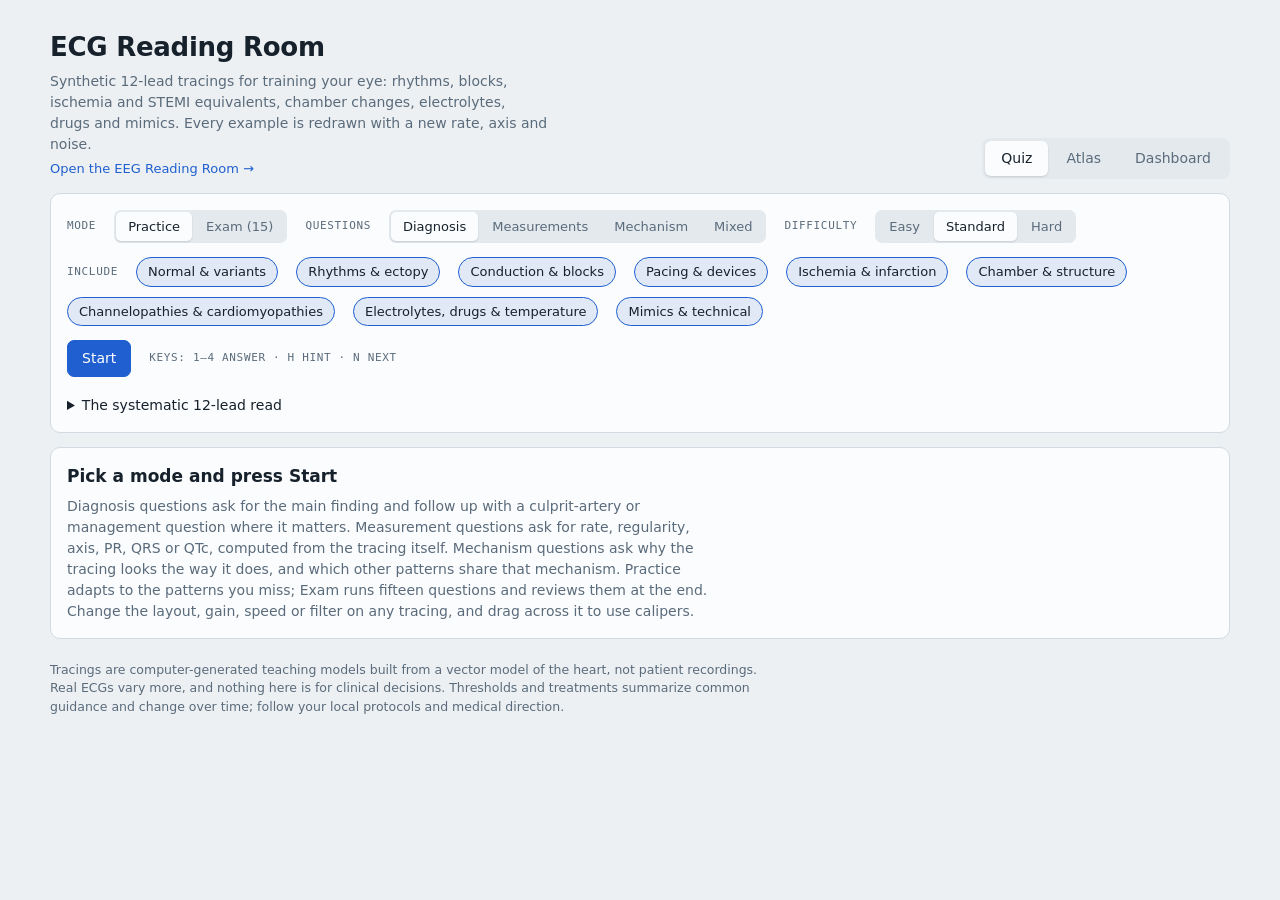
==== commit 728f1dd1: "ECG: 64 specialty patterns, mechanism layer and mechanism/integration questions Adds subtle occlusio" ====
--- a/ecg/index.html
+++ b/ecg/index.html
@@ -165,6 +165,9 @@
 .pill.cond{color:var(--warn);border-color:color-mix(in srgb,var(--warn) 45%,var(--line))}
 .pill.isch{color:var(--bad);border-color:color-mix(in srgb,var(--bad) 45%,var(--line))}
 .pill.struct{color:#8a5bd0;border-color:color-mix(in srgb,#8a5bd0 45%,var(--line))}
+.pill.pace{color:#b0612a;border-color:color-mix(in srgb,#b0612a 45%,var(--line))}
+.pill.chan{color:#c23d7a;border-color:color-mix(in srgb,#c23d7a 45%,var(--line))}
+.pill.mimic{color:var(--muted)}
 .pill.meta{color:#1d8686;border-color:color-mix(in srgb,#1d8686 45%,var(--line))}
 .pill.mimic{color:var(--muted)}
 .axg{display:grid;grid-template-columns:minmax(0,1fr) minmax(0,1.1fr);gap:18px;align-items:start}
@@ -191,6 +194,16 @@
 @media (max-width:860px){.plcard{display:none}.msel{display:flex;gap:8px;align-items:center;text-transform:none;letter-spacing:0}.msel select{flex:1;min-width:0;padding:6px;border:1px solid var(--line);border-radius:6px;background:var(--panel);color:var(--ink)}.axg,.sysg{grid-template-columns:1fr}.steps{flex-direction:row;flex-wrap:wrap}.steps button{width:auto}}
 @media (max-width:520px){.minis{grid-template-columns:1fr 1fr}.tcell{padding:10px 2px;font-size:13px}}
 .bar{grid-template-columns:150px 1fr 84px}@media (max-width:560px){.bar{grid-template-columns:108px 1fr 70px}}
+.aplab{display:grid;grid-template-columns:minmax(0,1.3fr) minmax(0,1fr);gap:18px;align-items:start}
+@media (max-width:860px){.aplab{grid-template-columns:1fr}}
+.cdcur{position:absolute;left:0;top:0;width:2px;background:var(--mark);pointer-events:none;opacity:.85}
+#cdSvg path,#cdSvg ellipse,#cdSvg circle{transition:fill .05s}
+.corg{display:grid;grid-template-columns:minmax(0,1.3fr) minmax(0,1fr);gap:18px;align-items:center}@media (max-width:860px){.corg{grid-template-columns:1fr}}
+.chip.con{display:inline-flex;align-items:center;gap:6px;cursor:pointer}
+.chip.con .dot{width:8px;height:8px;border-radius:50%;background:var(--muted);flex:none}
+.chip.con .dot.cell,.dot.cell{background:#1d8686}.chip.con .dot.cond,.dot.cond{background:var(--warn)}.chip.con .dot.flow,.dot.flow{background:var(--bad)}.chip.con .dot.struct,.dot.struct{background:#8a5bd0}.chip.con .dot.sys,.dot.sys{background:var(--accent)}
+.qgrid.long{grid-template-columns:1fr}
+.qgrid.long .opt span{font-size:14px;line-height:1.45}
 
 </style>
 </head>
@@ -214,7 +227,7 @@
     <div class="card stack" id="qSetup">
       <div class="row">
         <div class="row"><span class="lbl">Mode</span><div class="seg" id="segMode"><button data-v="practice" aria-pressed="true">Practice</button><button data-v="exam" aria-pressed="false">Exam (15)</button></div></div>
-        <div class="row"><span class="lbl">Questions</span><div class="seg" id="segType"><button data-v="dx" aria-pressed="true">Diagnosis</button><button data-v="meas" aria-pressed="false">Measurements</button><button data-v="mix" aria-pressed="false">Mixed</button></div></div>
+        <div class="row"><span class="lbl">Questions</span><div class="seg" id="segType"><button data-v="dx" aria-pressed="true">Diagnosis</button><button data-v="meas" aria-pressed="false">Measurements</button><button data-v="mech" aria-pressed="false">Mechanism</button><button data-v="mix" aria-pressed="false">Mixed</button></div></div>
         <div class="row"><span class="lbl">Difficulty</span><div class="seg" id="segDiff"><button data-v="easy" aria-pressed="false">Easy</button><button data-v="standard" aria-pressed="true">Standard</button><button data-v="hard" aria-pressed="false">Hard</button></div></div>
       </div>
       <div class="row" id="catChips"><span class="lbl">Include</span></div>
@@ -242,7 +255,7 @@
 
     <div id="qIntro" class="card">
       <h2>Pick a mode and press Start</h2>
-      <p style="margin-top:6px;color:var(--muted);max-width:74ch">Diagnosis questions ask for the main finding and follow up with a culprit-artery or management question where it matters. Measurement questions ask for rate, regularity, axis, PR, QRS or QTc, computed from the tracing itself. Practice adapts to the patterns you miss; Exam runs fifteen questions and reviews them at the end. Change the layout, gain, speed or filter on any tracing, and drag across it to use calipers.</p>
+      <p style="margin-top:6px;color:var(--muted);max-width:74ch">Diagnosis questions ask for the main finding and follow up with a culprit-artery or management question where it matters. Measurement questions ask for rate, regularity, axis, PR, QRS or QTc, computed from the tracing itself. Mechanism questions ask why the tracing looks the way it does, and which other patterns share that mechanism. Practice adapts to the patterns you miss; Exam runs fifteen questions and reviews them at the end. Change the layout, gain, speed or filter on any tracing, and drag across it to use calipers.</p>
     </div>
 
     <div id="qStage" class="stack" hidden>
@@ -257,7 +270,7 @@
 
   <!-- ATLAS -->
   <section id="tab-atlas" role="tabpanel" aria-labelledby="tb-atlas" hidden>
-    <div class="row" style="margin-bottom:14px"><div class="seg" id="aSub" role="group" aria-label="Atlas section"><button type="button" data-sub="pat" aria-pressed="true">Patterns</button><button type="button" data-sub="sys" aria-pressed="false">Systematic read</button><button type="button" data-sub="lead" aria-pressed="false">Leads &amp; axis</button><button type="button" data-sub="rate" aria-pressed="false">Rate &amp; intervals</button><button type="button" data-sub="sig" aria-pressed="false">Signal &amp; filters</button></div></div>
+    <div class="row" style="margin-bottom:14px"><div class="seg" id="aSub" role="group" aria-label="Atlas section"><button type="button" data-sub="pat" aria-pressed="true">Patterns</button><button type="button" data-sub="mech" aria-pressed="false">Mechanisms</button><button type="button" data-sub="sys" aria-pressed="false">Systematic read</button><button type="button" data-sub="lead" aria-pressed="false">Leads &amp; axis</button><button type="button" data-sub="rate" aria-pressed="false">Rate &amp; intervals</button><button type="button" data-sub="sig" aria-pressed="false">Signal &amp; filters</button></div></div>
     <div class="atlas" id="aPat">
       <div class="card plcard"><div class="plist" id="aList"></div></div>
       <label class="msel lbl">Pattern <select id="aSel"></select></label>
@@ -270,9 +283,11 @@
           </div>
         </div>
         <div id="aViewer"></div>
+        <div class="card stack" id="aWhy"></div>
         <div class="card two" id="aInfo"></div>
       </div>
     </div>
+    <div class="stack" id="aMech" hidden></div>
     <div class="stack" id="aSys" hidden></div>
     <div class="stack" id="aLead" hidden></div>
     <div class="stack" id="aRate" hidden></div>
@@ -602,8 +617,146 @@
   for(let i=0;i<N;i++){const t=i/FS;ph+=2*Math.PI*fr*(1+.12*m[i])/FS;if(t>t0&&t<t1){const w=Math.min(1,(t-t0)/.25,(t1-t)/.25);a[i]=w*(.62*(1+.35*e[i])*Math.sin(ph)+.12*Math.sin(3*ph+1))}}R.ela.RA=a;
   R.tm={vm,pm,pr};R.meta.rhy='Sinus rhythm with motion artifact';span(R,t0,t1,'Artifact: narrow QRS complexes keep marching through');hl(R,['III'],'Lead III clean: the right-arm electrode is moving');hl(R,['I','II','aVR'],'Leads that use the right arm','b')};
 
+/* ============ pattern generators, set 2: specialty, staged electrolytes, pacing, technical ============ */
+const stB=(A,d,qt,off=.095)=>{const tp=qt-.097;return{sh:'p',a:off-.012,ra:.03,b:tp,fb:qt-tp,A,d}};
+const spike=(A,d)=>({sh:'sp',c:0,A,d:d||nrm([.35,-.4,-.85])});
+function irregular(R,hrMean,lo,hi,mk,o={}){const r=R.r,rr=60/hrMean;let t=-r.r(0,.5),i=0;while(t<DUR+.6){addV(R,t,mk(i,t));t+=Math.max(o.min??.2,rr*(lo+(hi-lo)*r.u()));i++}}
+function fwaves(R,A){const r=R.r;addCont(R,bandNoise(r,4,9,A),nrm([-.3,.35,.9]));addCont(R,bandNoise(r,4,9,A*.6),nrm([.4,-.3,.4]))}
+function sawtooth(R,cyc,A,d){const f=new Float64Array(N),F=[];let ph=R.r.u();for(let i=0;i<N;i++){ph+=1/(cyc*FS);if(ph>=1){ph-=1;F.push(i/FS)}f[i]=(ph<.72?ph/.72:1-(ph-.72)/.28)-.5}
+  const fs=Float32Array.from(ff(f,bq('lp',22,.707)));for(let i=0;i<N;i++)fs[i]*=A;addCont(R,fs,d);let tf=F[0]-cyc;while(tf>-1.2){F.unshift(tf);tf-=cyc}let tl=F[F.length-1];while(tl<DUR+.8){tl+=cyc;F.push(tl)}return F}
+/* ---- ischemia: subtle occlusion and equivalents ---- */
+GEN.hyperT=R=>{const r=R.r,hr=r.r(70,95),pr=r.r(.13,.17),vm=corMorph(OCC.mLAD.segs,occStage(r.r(10,16),null),qtF(hr,.41)),pm=nP(r);sinus(R,{hr,pr,vm,pm});R.tm={vm,pm,pr};R.meta.rhy='Sinus rhythm';
+  hl(R,['V2','V3','V4'],'Broad, bulky T waves out of proportion to the QRS');hl(R,['V1','V2'],'Minimal ST elevation','b')};
+GEN.saflag=R=>{const r=R.r,hr=r.r(72,98),pr=r.r(.13,.17),qt=qtF(hr,.41),d=nrm([.38,-.92,0]),vm=V({axis:r.r(40,65),qt,stA:r.r(.28,.32),std:d,stra:.025,t:[{c:qt-.097,wl:.068,wr:.042,A:.4,d:fv(43,.6)},{c:qt-.12,wl:.08,wr:.055,A:.3,d}],loc:[{sh:'p',a:.09,ra:.025,b:qt-.12,fb:.1,A:.24,lm:{V2:1,V1:.3}}]}),pm=nP(r);sinus(R,{hr,pr,vm,pm});R.tm={vm,pm,pr};R.meta.rhy='Sinus rhythm';R.autoST=1};
+GEN.swirl=R=>{const r=R.r,hr=r.r(75,100),pr=r.r(.13,.17),qt=qtF(hr,.42),d=nrm([-.28,-.72,.64]),vm=V({axis:r.r(40,70),qt,stA:r.r(.26,.32),std:d,stra:.025,t:[{c:qt-.097,wl:.068,wr:.042,A:.35,d:fv(43,.6)},{c:qt-.12,wl:.08,wr:.055,A:.35,d}]}),pm=nP(r);
+  sinus(R,{hr,pr,vm,pm});R.tm={vm,pm,pr};R.meta.rhy='Sinus rhythm';R.autoST=1};
+GEN.aslanger=R=>{const r=R.r,hr=r.r(70,95),pr=r.r(.14,.18),qt=qtF(hr,.42),vm=V({axis:r.r(50,75),qt,stA:r.r(.2,.25),std:nrm([-.25,1,-.05]),stra:.025,xst:[stB(-.2,nrm([.65,.6,.3]),qt)],tA:.42}),pm=nP(r);
+  sinus(R,{hr,pr,vm,pm});R.tm={vm,pm,pr};R.meta.rhy='Sinus rhythm';hl(R,['III'],'ST elevation in III only');hl(R,['V4','V5','V6'],'ST depression with upright T','b')};
+GEN.rvmi=R=>{const r=R.r,hr=r.r(48,66),pr=r.r(.19,.24),vm=corMorph(occSegs('pRCA','right',false),occStage(r.r(60,240),null),qtF(hr,.42)),pm=nP(r);sinus(R,{hr,pr,vm,pm});R.tm={vm,pm,pr};R.meta.rhy='Sinus bradycardia';R.autoST=1;hl(R,['V1'],'ST elevation in V1: right ventricle involved','b')};
+GEN.stemirbbb=R=>{const r=R.r,hr=r.r(78,105),pr=r.r(.14,.18),qt=qtF(hr,.43),d=nrm([.45,-.35,.8]),vm=rbbbM(r,{qt,stA:r.r(.28,.34),std:d,stra:.025,t:[{c:qt-.11,wl:.08,wr:.05,A:.45,d}]}),pm=nP(r);
+  sinus(R,{hr,pr,vm,pm});R.tm={vm,pm,pr};R.meta.rhy='Sinus rhythm with RBBB';R.autoST=1;hl(R,['V1'],'RBBB: rsR′ (new)','b')};
+GEN.shark=R=>{const r=R.r,hr=r.r(90,120),pr=r.r(.13,.16),qt=qtF(hr,.44),d=nrm([.3,-.15,.95]),vm=V({axis:r.r(30,60),s:1.3,qt,stA:r.r(.62,.78),std:d,stra:.012,stb:qt-.16,t:[{c:qt-.13,wl:.05,wr:.06,A:.2,d}]}),pm=nP(r);
+  sinus(R,{hr,pr,vm,pm});R.tm={vm,pm,pr};R.meta.rhy='Sinus tachycardia';R.autoST=1;hl(R,['V2','V3','V4'],'QRS, ST and T fused into one triangle','b')};
+GEN.antsubtle=R=>{const r=R.r,hr=r.r(65,90),pr=r.r(.13,.17),qt=qtF(hr,.41),d=nrm([.2,-.05,1]),vm=V({axis:r.r(40,70),qt,stA:r.r(.11,.14),std:d,stra:.05,xst:[stB(-.05,nrm([-.2,1,0]),qt)],t:[{c:qt-.1,wl:.072,wr:.048,A:.62,d:nrm([.35,.1,.9])}],loc:[{c:.062,wl:.012,A:.28,lm:{V2:1,V3:.85}}]}),pm=nP(r);
+  sinus(R,{hr,pr,vm,pm});R.tm={vm,pm,pr};R.meta.rhy='Sinus rhythm';hl(R,['V2','V3'],'No S wave and no J notch (terminal QRS distortion)');hl(R,['III','aVF'],'Subtle reciprocal depression','b')};
+GEN.takotsubo=R=>{const r=R.r,hr=r.r(78,100),pr=r.r(.13,.17),qt=r.r(.47,.52)*Math.cbrt(60/hr),d=nrm([.55,.3,.8]),vm=V({axis:r.r(40,70),qt,tfix:1,stA:.04,std:d,t:[{c:qt-.13,wl:.08,wr:.065,A:-.75,d}]}),pm=nP(r);
+  sinus(R,{hr,pr,vm,pm});R.tm={vm,pm,pr};R.meta.rhy='Sinus rhythm';hl(R,['V2','V3','V4','V5','V6','I','aVL','II'],'Deep, wide T inversion with long QT, no Q waves')};
+/* ---- tachycardias, wide and narrow ---- */
+GEN.svtab=R=>{const r=R.r,hr=r.r(165,205),lb=r.chance(.5),qt=qtF(hr),vm=lb?lbbbM(r,{qt}):rbbbM(r,{qt});sinus(R,{hr,vm,jit:.003});R.tm={vm,pm:null,pr:null};R.meta.rhy=`SVT with ${lb?'LBBB':'RBBB'} aberrancy`;R.meta.prq='none';R.meta.variant=lb?'LBBB':'RBBB';
+  hl(R,lb?['V1','V6']:['V1','I','V6'],lb?'Typical LBBB shape: rapid initial deflection':'Typical RBBB shape: rsR′, slurred S')};
+const wpwM=(r,f,dir)=>{const d=dir||nrm([-.35,.5,.8]);return V({q:[{c:.07,wl:.03*(.7+.8*f),wr:.014,A:1.3*f+.2,d},{c:.098+.02*f,wl:.016+.01*f,A:1.3*(1-.6*f),d:fv(60,-.25)},{c:.125+.02*f,wl:.012,A:.3*(1-.5*f),d:nrm([-.35,-.55,-.75])}],qt:.32,td:neg(d),tA:.25+.15*f})};
+GEN.preaf=R=>{const r=R.r,hr=r.r(190,250),mk=[.25,.5,.75,1].map(f=>wpwM(r,f));irregular(R,hr,.6,1.45,()=>mk[Math.floor(r.u()*4)],{min:.19});fwaves(R,.04);
+  R.tm={vm:mk[2],pm:null,pr:null};R.meta.rhy='Pre-excited atrial fibrillation';R.meta.reg='irr';R.meta.prq='none';R.meta.noMeas=['qtc','axis','qrs'];hl(R,['II','V1'],'Fast, broad, irregular, with QRS width changing beat to beat')};
+GEN.antidromic=R=>{const r=R.r,hr=r.r(200,240),d=nrm([-.35,.5,.8]),vm=V({q:[{c:.065,wl:.038,wr:.03,A:1.35,d},{c:.13,wl:.028,A:.45,d:nrm([.2,.6,.4])}],qt:.26,t:[{c:.2,wl:.04,wr:.035,A:.45,d:neg(d)}],kind:'x'});
+  sinus(R,{hr,vm,jit:.002});R.tm={vm,pm:null,pr:null};R.meta.rhy='Antidromic AVRT (pre-excited tachycardia)';R.meta.prq='none';hl(R,['II','V1'],'Regular, very fast, fully pre-excited QRS')};
+GEN.fascvt=R=>{const r=R.r,hr=r.r(150,185),qt=Math.min(.34,60/hr*.9),vm=V({axis:r.r(-75,-55),s:1.12,sepd:nrm([-.2,.85,.45]),sep:1.2,z:-.3,xq:[{c:.095,wl:.018,A:.7,d:nrm([-.6,.1,.78])}],term:.3,qt,td:nrm([.65,.45,-.45]),tA:.35,kind:'v'}),pm=nP(r);
+  sinus(R,{hr,vm,jit:.003});let tp=-r.r(0,.8);const pa=60/r.r(70,90);while(tp<DUR){addP(R,tp,pm,{cond:false});tp+=pa}R.tm={vm,pm:null,pr:null};R.meta.rhy='Fascicular VT (idiopathic, left posterior fascicle)';R.meta.prq='none';
+  hl(R,['V1'],'RBBB-like, relatively narrow');hl(R,['II','III','aVF'],'Superior (left) axis','b')};
+GEN.rvotvt=R=>{const r=R.r,hr=r.r(160,200),qt=Math.min(.34,60/hr*.9),vm=V({q:[{c:.05,wl:.03,A:1.4,d:nrm([.15,.85,-.5])},{c:.112,wl:.025,A:.7,d:nrm([.45,.6,-.65])}],qt,t:[{c:qt-.09,wl:.06,wr:.04,A:.32,d:nrm([-.3,-.75,.55])}],kind:'v'}),pm=nP(r);
+  sinus(R,{hr,vm,jit:.003});let tp=-r.r(0,.8);const pa=60/r.r(70,90);while(tp<DUR){addP(R,tp,pm,{cond:false});tp+=pa}R.tm={vm,pm:null,pr:null};R.meta.rhy='Right ventricular outflow tract VT';R.meta.prq='none';hl(R,['V1'],'LBBB-like');hl(R,['II','III','aVF'],'Inferior axis: tall R inferiorly','b')};
+GEN.bidir=R=>{const r=R.r,hr=r.r(140,170),qt=Math.min(.34,60/hr*.88),a=V({axis:-60,s:1.15,amp:1.35,sepd:nrm([-.2,.85,.45]),sep:1.3,z:-.3,xq:[{c:.098,wl:.018,A:.7,d:nrm([-.6,.1,.78])}],term:.3,qt,td:nrm([.6,.4,-.4]),tA:.32,kind:'v'}),b=V({axis:115,s:1.15,amp:1.35,sepd:nrm([.45,-.75,.3]),sep:1.3,z:-.3,xq:[{c:.098,wl:.018,A:.7,d:nrm([-.6,.1,.78])}],term:.3,qt,td:nrm([.3,-.5,-.4]),tA:.32,kind:'v'});
+  sinus(R,{hr,vm:i=>i%2?b:a,jit:.003});R.tm={vm:a,pm:null,pr:null};R.meta.rhy='Bidirectional VT';R.meta.prq='none';R.meta.reg='reg';R.meta.noMeas=['axis'];hl(R,['II','aVF','I'],'QRS axis flips every beat')};
+GEN.pmvt=R=>{const r=R.r,hr=r.r(75,95),rr=60/hr,qt=qtF(hr,.41),vm=V({axis:55,qt,stA:-.18,std:fv(55,.3)}),pm=nP(r),pr=.15;let t=r.r(.2,.35);for(let k=0;k<3;k++){const pi=addP(R,t-pr,pm);addV(R,t,vm,pi);t+=rr}
+  const ts=t-rr+qt*.75;let tt=ts,i=0;const base=nrm([.3,.85,.4]),nb=Math.floor(r.r(16,22));while(i<nb){const a=(.7+.5*r.u())*(r.u()<.5?1:-1),d=rot(base,r.r(-90,90)),A=1.4*a;addV(R,tt,{q:[{c:.05,wl:.034,A,d},{c:.13,wl:.036,A:-.5*A,d}],st:[],t:[],loc:[],kind:'v',on:0,off:.2,qt:.22,qrsd:.2});tt+=r.r(.19,.26);i++}
+  span(R,ts,tt,'Polymorphic VT');let t3=tt+r.r(.9,1.3);while(t3<DUR+.6){const p2=addP(R,t3-pr,pm);addV(R,t3,vm,p2);t3+=rr}R.tm={vm,pm,pr};R.meta.rhy='Polymorphic VT with a normal QT';R.meta.noMeas=['rate','axis','qrs','pr','qtc'];R.meta.prq='none';hl(R,['II','V5'],'Normal QT with ischemic ST depression on sinus beats','b')};
+GEN.vflutter=R=>{const r=R.r,hr=r.r(250,300),rr=60/hr,d=nrm([.3,.85,.35]),vm={q:[{c:rr*.3,wl:rr*.2,A:1.35,d},{c:rr*.8,wl:rr*.2,A:-1.2,d}],st:[],t:[],loc:[],kind:'v',on:0,off:rr,qt:rr,qrsd:rr};sinus(R,{hr,vm,jit:.002});R.tm=null;R.meta.rhy='Ventricular flutter';R.meta.noMeas=['axis','qrs','pr','qtc'];R.meta.prq='none';hl(R,['II','V2'],'Regular sine wave at about 300/min, no isoelectric line')};
+GEN.atypflut=R=>{const r=R.r,cyc=1/r.r(4,4.8),F=sawtooth(R,cyc,r.r(.32,.38),nrm([.1,.85,-.45])),mode=r.pick([2,2,3,4]),hr=60/(cyc*mode),vm=sinMorph(r,{qt:qtF(Math.min(hr,140))});
+  for(let i=Math.floor(r.u()*mode);i<F.length;i+=mode)addV(R,F[i]+.24,vm);R.tm={vm,pm:null,pr:null};R.meta.rhy=`Atypical (clockwise) atrial flutter, ${mode}:1`;R.meta.prq='none';R.meta.arate=Math.round(60/cyc);hl(R,['II','III','aVF'],'Upright (positive) flutter waves');hl(R,['V1'],'Negative flutter waves','b')};
+GEN.eat=R=>{const r=R.r,hr=r.r(130,170),pr=r.r(.13,.17),pd=r.pick([nrm([-.6,.55,.35]),nrm([.2,-.9,.3])]),pm=Pw('ect',.15,pd),vm=sinMorph(r,{qt:qtF(hr)});sinus(R,{hr,pr,vm,pm,jit:.004});R.tm={vm,pm,pr};R.meta.rhy='Ectopic atrial tachycardia';
+  hl(R,pd[0]<0?['I','aVL']:['II','III','aVF'],pd[0]<0?'P negative in I and aVL (left atrial focus)':'P inverted inferiorly (low atrial focus)')};
+GEN.atblock=R=>{const r=R.r,hra=r.r(160,200),pp=60/hra,pr=r.r(.16,.2),pm=Pw('ect',.14,nrm([.45,.75,.35])),vm=sinMorph(r,{qt:qtF(hra/2)});let t=-r.r(0,pp),k=0;
+  while(t<DUR+.5){if(k%2===0){const pi=addP(R,t,pm);addV(R,t+pr,vm,pi)}else addP(R,t,pm,{cond:false});t+=pp;k++}R.tm={vm,pm,pr};R.meta.rhy='Atrial tachycardia with 2:1 block';R.meta.arate=Math.round(hra);
+  R.ev.p.filter(p=>p.t>.4&&p.t<4).forEach(p=>pt(R,p.t+.04,'P'));hl(R,['II','V1'],'Discrete P waves at 150–250/min with a flat baseline between them')};
+GEN.wap=R=>{const r=R.r,hr=r.r(62,92),rr=60/hr,vm=sinMorph(r,{qt:qtF(hr)}),dirs=[nrm([.3,.9,.4]),nrm([-.35,.9,.25]),nrm([.45,-.55,.5]),nrm([.05,.95,-.35])];let t=-r.r(0,.5);
+  while(t<DUR+.6){const k=Math.floor(r.u()*dirs.length),pr=r.r(.11,.2);addP(R,t-pr,Pw('ect',r.r(.1,.18),dirs[k]),{k:'e'+k});addV(R,t,vm,R.ev.p.length-1);t+=rr*r.r(.85,1.2)}R.tm={vm,pm:nP(r),pr:.15};R.meta.rhy='Wandering atrial pacemaker';R.meta.reg='irr';R.meta.prq='var';hl(R,['II'],'Three or more P shapes, rate under 100')};
+GEN.orthoavrt=R=>{const r=R.r,hr=r.r(170,215),qt=qtF(hr),ax=r.r(40,70),a=V({axis:ax,qt,stA:-.08,std:fv(55,-.3),amp:1.08}),b=V({axis:ax,qt,stA:-.08,std:fv(55,-.3),amp:.8}),pm=Pw('retro',.12),rp=r.r(.1,.13);
+  sinus(R,{hr,vm:i=>i%2?b:a,jit:.002});R.ev.q.slice().forEach(q=>addP(R,q.t+rp,pm,{k:'r'}));R.tm={vm:a,pm:null,pr:null};R.meta.rhy='Orthodromic AVRT';R.meta.prq='none';hl(R,['II','III','aVF'],'Retrograde P in the ST segment (RP over 70 ms)');hl(R,['V2','V3'],'QRS alternans','b')};
+GEN.pjrt=R=>{const r=R.r,hr=r.r(120,165),pr=r.r(.11,.14),pm=Pw('retro',.14),vm=sinMorph(r,{qt:qtF(hr)});sinus(R,{hr,pr,vm,pm,jit:.003});R.ev.p.forEach(p=>p.k='r');R.tm={vm,pm,pr};R.meta.rhy='Long-RP tachycardia (PJRT)';
+  const b=beatNear(R,5);span(R,b.t-pr,b.t,'Inverted P closer to the next QRS (RP > PR)');hl(R,['II','III','aVF'],'Inverted P waves')};
+GEN.accjunct=R=>{const r=R.r,hr=r.r(68,100),vm=sinMorph(r,{qt:qtF(hr)}),pm=Pw('retro',.12),before=r.chance(.5);sinus(R,{hr,vm,jit:.006});R.ev.q.slice().forEach(q=>addP(R,q.t+(before?-.07:.09),pm,{k:'r'}));
+  R.tm={vm,pm:before?pm:null,pr:before?.07:null};R.meta.rhy='Accelerated junctional rhythm';R.meta.prq=before?'short':'none';hl(R,['II','III','aVF'],'Retrograde P, narrow QRS, rate 60–100')};
+GEN.sinusarrest=R=>{const r=R.r,hr=r.r(62,80),rr=60/hr,pr=r.r(.14,.18),vm=sinMorph(r,{qt:qtF(hr)}),pm=nP(r);let t=r.r(.2,.5);const tp=r.r(3.2,4.2),gap=r.r(2.9,3.6);
+  while(t<tp){const pi=addP(R,t-pr,pm);addV(R,t,vm,pi);t+=rr*(1+.01*r.n())}const te=t-rr+gap;addV(R,te,vm);span(R,t-rr+.1,te-.05,'Pause: no P wave, not a multiple of the P–P');pt(R,te,'Junctional escape');let t2=te+rr*1.05;while(t2<DUR+.5){const pi=addP(R,t2-pr,pm);addV(R,t2,vm,pi);t2+=rr}
+  R.tm={vm,pm,pr};R.meta.rhy='Sinus rhythm with sinus arrest';R.meta.reg='irr';R.meta.noMeas=['rate']};
+GEN.saexit=R=>{const r=R.r,hr=r.r(62,82),rr=60/hr,pr=r.r(.14,.18),vm=sinMorph(r,{qt:qtF(hr)}),pm=nP(r);let t=r.r(.2,.5),k=0;const drop=Math.floor(r.r(4,6));
+  while(t<DUR+.5){if(k===drop){span(R,t-rr+.08,t+rr-.08,'Pause exactly two P–P intervals');t+=rr;k++;continue}const pi=addP(R,t-pr,pm);addV(R,t,vm,pi);t+=rr;k++}R.tm={vm,pm,pr};R.meta.rhy='Sinoatrial exit block (type II)';R.meta.reg='regirr'};
+GEN.hgavb=R=>{const r=R.r,hra=r.r(96,115),pp=60/hra,pr=r.r(.16,.2),g=3,vm=rbbbM(r,{qt:qtF(hra/g)}),pm=nP(r);let t=-r.r(0,pp)-pp*Math.floor(r.u()*g),k=0;
+  while(t<DUR+.5){if(k%g===0){const pi=addP(R,t,pm);addV(R,t+pr,vm,pi)}else{addP(R,t,pm,{cond:false});if(t>.3&&t<5.2&&k%g===1)pt(R,t+.04,'Blocked')}t+=pp;k++}R.tm={vm,pm,pr};R.meta.rhy=`High-grade AV block (${g}:1)`;hl(R,['II'],'Two or more consecutive P waves not conducted; constant PR when conducted')};
+GEN.isodiss=R=>{const r=R.r,hrs=r.r(56,64),hrj=hrs*r.r(1.02,1.06),vm=sinMorph(r,{qt:qtF(hrj)}),pm=nP(r);let t=r.r(.1,.4);while(t<DUR+.6){addV(R,t,vm);t+=60/hrj}let tp=r.r(-.1,.15);while(tp<DUR){addP(R,tp,pm,{cond:false});tp+=60/hrs}
+  R.tm={vm,pm:null,pr:null};R.meta.rhy='Isorhythmic AV dissociation';R.meta.prq='none';hl(R,['II'],'P waves drift into and out of the QRS at a similar rate')};
+GEN.ashman=R=>{const r=R.r,hr=r.r(90,120),rr=60/hr,vm=sinMorph(r,{qt:qtF(hr)}),ab=rbbbM(r,{qt:qtF(hr)});ab.kind='a';let t=-r.r(0,.4),i=0;
+  while(t<DUR+.6){const isAb=(i===7||i===14);let d=Math.max(.34,rr*(.7+.6*r.u()));if(i===5||i===12)d=rr*1.6;if(i===6||i===13)d=Math.max(.3,rr*.52);addV(R,t,isAb?ab:vm);if(isAb&&t>.2&&t<9.8)pt(R,t,'Aberrant (Ashman)');t+=d;i++}
+  fwaves(R,.06);R.opt.strip='V1';R.tm={vm,pm:null,pr:null};R.meta.rhy='Atrial fibrillation with Ashman aberrancy';R.meta.reg='irr';R.meta.prq='none';hl(R,['V1'],'RBBB-shaped beat ending a long–short cycle')};
+GEN.altbbb=R=>{const r=R.r,hr=r.r(62,82),pr=r.r(.18,.22),a=rbbbM(r,{qt:qtF(hr,.43)}),b=lbbbM(r,{qt:qtF(hr,.45)}),pm=nP(r);R.opt.strip='V1';sinus(R,{hr,pr,vm:i=>i%2?b:a,pm});R.tm={vm:a,pm,pr};R.meta.rhy='Sinus rhythm with alternating bundle branch block';R.meta.noMeas=['axis'];hl(R,['V1'],'RBBB and LBBB shapes alternate')};
+GEN.ivcd=R=>{const r=R.r,hr=r.r(62,85),pr=r.r(.15,.19),vm=V({axis:r.r(-10,40),s:1.42,amp:r.r(.9,1.05),z:-.35,qt:qtF(hr,.44),tA:.25,td:fv(150,.1)}),pm=nP(r);sinus(R,{hr,pr,vm,pm});R.tm={vm,pm,pr};R.meta.rhy='Sinus rhythm with intraventricular conduction delay';hl(R,['V1','V6','I'],'Wide QRS without a typical RBBB or LBBB shape')};
+/* ---- pacing ---- */
+GEN.aai=R=>{const r=R.r,hr=r.r(60,75),pr=r.r(.18,.22),vm=sinMorph(r,{qt:qtF(hr)}),pm=[spike(r.r(.6,1),nrm([.3,.85,.3])),...Pw('n',.12).map(b=>({...b,c:b.c+.015}))];sinus(R,{hr,pr,vm,pm,jit:.001});R.tm={vm,pm:null,pr:null};R.meta.rhy='Atrial paced rhythm';R.meta.paced=1;R.meta.prq='long';
+  const b=beatNear(R,5);pt(R,b.t-pr,'Atrial spike');hl(R,['II'],'Spike before each P; narrow native QRS')};
+GEN.crt=R=>{const r=R.r,hr=r.r(62,78),av=.12,vm=V({q:[spike(r.r(.6,1)),{sh:'sp',c:.008,A:.6,d:nrm([.7,.2,-.3])},{c:.042,wl:.022,A:1.05,d:nrm([-.65,.15,.72])},{c:.09,wl:.02,A:.45,d:nrm([-.3,.5,.6])}],qt:.42,stA:-.08,std:nrm([-.6,.2,.7]),t:[{c:.31,wl:.07,wr:.05,A:.35,d:nrm([.6,-.2,-.6])}],kind:'p'}),pm=nP(r);
+  sinus(R,{hr,pr:av,vm,pm});R.tm={vm,pm,pr:av};R.meta.rhy='Biventricular (CRT) pacing';R.meta.paced=1;R.meta.prq='none';hl(R,['V1'],'Dominant R in V1 (LV lead activates first)');hl(R,['I'],'Negative or QS in I','b')};
+GEN.undersense=R=>{const r=R.r,hrs=r.r(68,82),pr=.16,vm=sinMorph(r,{qt:qtF(hrs)}),pm=nP(r),pv=pacedM(r),sp={q:[spike(1)],st:[],t:[],loc:[],kind:'s'},iv=60/r.r(56,62);
+  const ev=[];let tp=-r.r(0,.6);while(tp<DUR+.5){ev.push({t:tp+pr,k:'n',p:tp});tp+=60/hrs*(1+.01*r.n())}let ts=r.r(.1,.9);while(ts<DUR+.3){ev.push({t:ts,k:'s'});ts+=iv}ev.sort((a,b)=>a.t-b.t);
+  let last=-9,nl=0;ev.forEach(e=>{const free=e.t-last>.3;if(e.k==='n'){const pi=addP(R,e.p,pm,{cond:free});if(free){addV(R,e.t,vm,pi);last=e.t}}else if(free){addV(R,e.t,pv);last=e.t}else{addV(R,e.t,sp);if(e.t>.2&&e.t<9.8&&nl++<2)pt(R,e.t,'Spike in refractory period: no capture')}});
+  R.tm={vm,pm,pr};R.meta.rhy='Pacemaker undersensing (asynchronous spikes competing with sinus rhythm)';R.meta.paced=1;R.meta.reg='irr';R.meta.noMeas=['rate','pr','qtc','rhythm'];hl(R,['II'],'Spikes fire on their own schedule, ignoring native beats')};
+GEN.oversense=R=>{const r=R.r,hr=r.r(65,72),iv=60/hr,vm=pacedM(r);let t=r.r(.2,.5);const p0=r.r(3,4.5),p1=p0+r.r(2,2.8);while(t<DUR+.5){if(t>p0&&t<p1){t+=iv;continue}addV(R,t,vm);t+=iv}
+  const a=new Float32Array(N),m=bandNoise(r,25,120,1);for(let i=0;i<N;i++){const tt=i/FS;if(tt>p0-.3&&tt<p1)a[i]=m[i]*.12}R.ela.LA=a;span(R,p0,p1,'Pause: muscle noise sensed as beats, pacing inhibited');
+  R.tm={vm,pm:null,pr:null};R.meta.rhy='Pacemaker oversensing (inhibition by myopotentials)';R.meta.paced=1;R.meta.prq='none';R.meta.noMeas=['rate','pr','qtc']};
+GEN.pmt=R=>{const r=R.r,hr=r.r(118,128),vm=pacedM(r),pm=Pw('retro',.12);sinus(R,{hr,vm,jit:.001});R.ev.q.slice().forEach(q=>addP(R,q.t+.22,pm,{k:'r'}));R.tm={vm,pm:null,pr:null};R.meta.rhy='Pacemaker-mediated tachycardia';R.meta.paced=1;R.meta.prq='none';
+  hl(R,['II','III','aVF'],'Retrograde P after each paced QRS triggers the next beat');hl(R,['V1'],'Paced at the upper rate limit','b')};
+/* ---- structure and channelopathy ---- */
+GEN.arvc=R=>{const r=R.r,hr=r.r(60,82),pr=r.r(.14,.18),vm=sinMorph(r,{qt:qtF(hr),loc:[{c:.072,wl:.018,A:-.12,lm:{V1:1,V2:.8,V3:.5}},{c:.106,wl:.006,A:.17,lm:{V1:1,V2:.9,V3:.6}},{c:.28,wl:.06,wr:.05,A:-.5,lm:{V1:.8,V2:1,V3:.8}}]}),pm=nP(r);
+  sinus(R,{hr,pr,vm,pm});R.tm={vm,pm,pr};R.meta.rhy='Sinus rhythm';hl(R,['V1','V2','V3'],'Epsilon wave after the QRS; T inversion V1–V3')};
+GEN.brugada2=R=>{const r=R.r,hr=r.r(58,80),pr=r.r(.15,.19),vm=sinMorph(r,{qt:qtF(hr),loc:[{c:.09,wl:.006,wr:.016,A:.14,lm:{V2:1,V1:.7}},{sh:'p',a:.08,ra:.012,b:.2,fb:.12,A:.13,lm:{V2:1,V1:.6}},{c:.31,wl:.05,wr:.045,A:.22,lm:{V2:1,V1:.4}}]}),pm=nP(r);sinus(R,{hr,pr,vm,pm});R.tm={vm,pm,pr};R.meta.rhy='Sinus rhythm';hl(R,['V2'],'Saddleback: J point up, ST dips, T upright')};
+GEN.shortqt=R=>{const r=R.r,hr=r.r(60,80),pr=r.r(.14,.17),qt=.27*Math.cbrt(60/hr),vm=V({axis:r.r(40,70),qt,tfix:1,twl:.038,twr:.03,tA:.75}),pm=nP(r);sinus(R,{hr,pr,vm,pm});R.tm={vm,pm,pr};R.meta.rhy='Sinus rhythm';const b=beatNear(R,5);span(R,b.t,b.t+qt,'QT under 340 ms');hl(R,['V2','V3'],'Tall, peaked T with no ST segment')};
+GEN.lqt3=R=>{const r=R.r,hr=r.r(48,60),pr=r.r(.15,.18),qt=r.r(.56,.6)*Math.cbrt(60/hr),vm=V({axis:r.r(40,70),qt,tfix:1,twl:.045,twr:.035,tA:.45}),pm=nP(r);sinus(R,{hr,pr,vm,pm});R.tm={vm,pm,pr};R.meta.rhy='Sinus bradycardia';const b=beatNear(R,5);span(R,b.t+.1,b.t+qt-.13,'Long isoelectric ST, late narrow T');hl(R,['II','V3'],'Late-onset, peaked T (LQT3 pattern)')};
+GEN.apicalhcm=R=>{const r=R.r,hr=r.r(58,80),pr=r.r(.15,.18),qt=qtF(hr,.44),vm=V({axis:r.r(10,45),amp:r.r(1.5,1.8),z:-.5,qt,stA:-.08,std:nrm([.5,.3,.8]),t:[{c:qt-.11,wl:.06,wr:.055,A:-1.05,d:nrm([.5,.3,.8])}]}),pm=Pw('mitrale',.14);sinus(R,{hr,pr,vm,pm});R.tm={vm,pm,pr};R.meta.rhy='Sinus rhythm';hl(R,['V2','V3','V4','V5'],'Giant T inversion (often over 10 mm)')};
+GEN.amyloid=R=>{const r=R.r,af=r.chance(.35),hr=r.r(68,92),vm=V({axis:r.r(-20,30),amp:r.r(.28,.36),sep:0,xq:[{c:.022,wl:.012,A:.12,d:nrm([-.2,.05,-.95])}],qt:qtF(hr,.43),tA:.12}),pm=Pw('n',.09);
+  if(af){irregular(R,hr,.6,1.4,()=>vm);fwaves(R,.03);R.tm={vm,pm:null,pr:null};R.meta.reg='irr';R.meta.prq='none';R.meta.rhy='Atrial fibrillation'}else{sinus(R,{hr,pr:.24,vm,pm});R.tm={vm,pm,pr:.24};R.meta.rhy='Sinus rhythm with first-degree AV block'}
+  hl(R,['I','II','III','aVR','aVL','aVF'],'Low voltage despite thick walls on echo');hl(R,['V1','V2','V3'],'Pseudo-infarct QS pattern','b')};
+GEN.asd=R=>{const r=R.r,hr=r.r(65,90),pr=r.r(.16,.21),vm=V({axis:r.r(95,115),xq:[{c:.08,wl:.011,A:.35,d:nrm([-.6,-.05,.78])}],term:.4,qt:qtF(hr),td:nrm([.55,.45,-.2]),loc:[{c:.036,wl:.004,A:-.12,lm:{II:1,III:1,aVF:1}}]}),pm=Pw('n',.17);
+  sinus(R,{hr,pr,vm,pm});R.tm={vm,pm,pr};R.meta.rhy='Sinus rhythm';hl(R,['V1'],'Incomplete RBBB (rSr′)');hl(R,['II','III','aVF'],'Notch near the R peak (crochetage); right axis','b')};
+GEN.copd=R=>{const r=R.r,hr=r.r(92,112),pr=r.r(.13,.16),vm=V({axis:r.r(88,105),amp:r.r(.45,.55),maind:nrm([.2,.8,-.7]),sep:.6,qt:qtF(hr),tA:.22}),pm=Pw('pulm',.13);sinus(R,{hr,pr,vm,pm});R.tm={vm,pm,pr};R.meta.rhy='Sinus tachycardia';
+  hl(R,['I','aVL','V5','V6'],'Low voltage, poor R-wave progression');hl(R,['II','III','aVF'],'Tall P waves (P pulmonale), rightward axis','b')};
+GEN.cerebralT=R=>{const r=R.r,hr=r.r(46,60),pr=r.r(.15,.19),qt=r.r(.56,.62)*Math.cbrt(60/hr),d=nrm([.5,.35,.8]),vm=V({axis:r.r(40,70),qt,tfix:1,t:[{c:qt-.15,wl:.1,wr:.08,A:-.95,d}],uA:.12}),pm=nP(r);
+  sinus(R,{hr,pr,vm,pm});R.tm={vm,pm,pr};R.meta.rhy='Sinus bradycardia';hl(R,['V2','V3','V4','V5','V6','I','II'],'Giant, wide T inversion with very long QT')};
+/* ---- normal variants ---- */
+GEN.athlete=R=>{const r=R.r,hr=r.r(42,54),pr=r.r(.21,.25),ax=r.r(55,75),vm=V({axis:ax,amp:r.r(1.45,1.7),qt:qtF(hr,.4),tA:.6,td:fv(ax-10,.75),stA:.14,std:nrm([.25,.25,1]),stra:.07,xst:[{c:.088,wl:.006,wr:.012,A:.12,d:fv(ax,.25)}]}),pm=nP(r);
+  sinus(R,{hr,pr,vm,pm,resp:.06});R.tm={vm,pm,pr};R.meta.rhy='Sinus bradycardia with first-degree AV block';hl(R,['V2','V5','V6'],'High voltage with early repolarization: training-related');hl(R,['II'],'Slow rate, long PR: high vagal tone','b')};
+GEN.child=R=>{const r=R.r,hr=r.r(100,125),pr=r.r(.1,.13),vm=V({axis:r.r(95,110),z:.25,amp:r.r(1,1.2),qt:qtF(hr,.4),td:nrm([.5,.6,-.3]),loc:[{c:.24,wl:.05,wr:.045,A:-.2,lm:{V1:1,V2:.9,V3:.5}}]}),pm=nP(r);
+  sinus(R,{hr,pr,vm,pm,resp:.05});R.tm={vm,pm,pr};R.meta.rhy='Sinus rhythm (age-appropriate rate)';hl(R,['V1','V2','V3'],'T inversion V1–V3: normal juvenile pattern');hl(R,['V1'],'Prominent R in V1: right-ventricular dominance of childhood','b')};
+/* ---- electrolytes and drugs, staged ---- */
+GEN.hyperk1=R=>{const r=R.r,hr=r.r(62,88),pr=r.r(.15,.18),vm=V({axis:r.r(40,70),qt:r.r(.36,.39),tfix:1,twl:.036,twr:.032,tA:r.r(.8,.95),td:fv(45,.8)}),pm=nP(r);sinus(R,{hr,pr,vm,pm});R.tm={vm,pm,pr};R.meta.rhy='Sinus rhythm';hl(R,['V2','V3','V4','II'],'Narrow-based, symmetric, peaked T; everything else normal')};
+GEN.hyperk3=R=>{const r=R.r,hr=r.r(38,52),vm=V({axis:r.r(30,70),s:1.85,qt:.44,tfix:1,twl:.04,twr:.035,tA:.9,td:fv(45,.7)});sinus(R,{hr,vm,jit:.008});R.tm={vm,pm:null,pr:null};R.meta.rhy='Slow wide-complex rhythm, no P waves';R.meta.prq='none';hl(R,['II','V2'],'No P waves, very wide QRS, peaked T')};
+GEN.brash=R=>{const r=R.r,hr=r.r(32,44),vm=V({axis:r.r(40,70),qt:.44,tfix:1,twl:.04,twr:.035,tA:.7,td:fv(45,.7),s:1.1});sinus(R,{hr,vm,jit:.006});R.tm={vm,pm:null,pr:null};R.meta.rhy='Junctional bradycardia (BRASH)';R.meta.prq='none';hl(R,['II'],'Slow junctional rhythm, no P waves');hl(R,['V2','V3'],'Only moderately peaked T','b')};
+GEN.hypok2=R=>{const r=R.r,hr=r.r(70,95),rr=60/hr,pr=r.r(.16,.2),qt=r.r(.38,.41),vm=V({axis:r.r(40,70),qt,tfix:1,tA:.05,uA:r.r(.28,.34),stA:-.12,std:fv(55,.5)}),pm=Pw('n',.2),pv=V({q:[{c:.05,wl:.03,A:1.3,d:nrm([.15,.85,-.5])},{c:.112,wl:.025,A:.7,d:nrm([.45,.6,-.65])}],qt:.43,t:[{c:.33,wl:.075,wr:.05,A:.5,d:nrm([-.3,-.75,.55])}],kind:'v'});
+  let t=r.r(.2,.5),k=0;while(t<DUR+.6){const pi=addP(R,t-pr,pm);addV(R,t,vm,pi);if(k%3===2){addV(R,t+rr*.62,pv);t+=2*rr}else t+=rr;k++}R.tm={vm,pm,pr};R.meta.rhy='Sinus rhythm with PVCs';R.meta.reg='regirr';R.meta.uw=1;hl(R,['V2','V3'],'Large U waves, T almost absent');hl(R,['II','V5'],'ST depression; frequent PVCs','b')};
+GEN.hypomg=R=>{const r=R.r,hr=r.r(62,80),rr=60/hr,pr=r.r(.15,.19),qt=r.r(.5,.54)*Math.cbrt(60/hr),vm=V({axis:r.r(40,70),qt,tA:.36,twl:.11,twr:.06,uA:.16}),pm=nP(r),pv=V({q:[{c:.05,wl:.03,A:1.3,d:nrm([-.3,.75,.6])},{c:.12,wl:.028,A:.6,d:nrm([-.5,.3,.65])}],qt:.42,t:[{c:.31,wl:.075,wr:.05,A:.45,d:nrm([.4,-.6,-.6])}],kind:'v'});
+  let t=r.r(.2,.5),k=0;while(t<DUR+.6){const pi=addP(R,t-pr,pm);addV(R,t,vm,pi);if(k===4){const tv=t+qt*.92;addV(R,tv,pv);pt(R,tv,'R-on-T PVC');t+=2*rr}else t+=rr;k++}R.tm={vm,pm,pr};R.meta.rhy='Sinus rhythm with a PVC';R.meta.reg='irr';hl(R,['II','V3'],'Long QT with broad T and U')};
+GEN.renal=R=>{const r=R.r,hr=r.r(68,90),pr=r.r(.17,.21),qt=r.r(.48,.52)*Math.cbrt(60/hr),vm=V({axis:r.r(0,35),amp:r.r(1.4,1.6),z:-.55,qt,tfix:1,twl:.036,twr:.032,tA:.85,td:fv(40,.8)}),pm=Pw('mitrale',.13);sinus(R,{hr,pr,vm,pm});R.tm={vm,pm,pr};R.meta.rhy='Sinus rhythm';
+  const b=beatNear(R,5);span(R,b.t+.1,b.t+qt-.12,'Long ST segment (low Ca²⁺)');hl(R,['V2','V3','V4'],'Peaked, narrow T (high K⁺)');hl(R,['V1','V5'],'LVH voltage','b')};
+GEN.digtox=R=>{const r=R.r,hr=r.r(48,60),ax=r.r(40,70),vm=V({axis:ax,qt:.34,tfix:1,tA:.12,twl:.05,twr:.04,xst:[{c:.17,wl:.06,wr:.05,A:.17,d:neg(fv(ax,-.25))}]});sinus(R,{hr,vm,jit:.002});fwaves(R,.05);R.tm={vm,pm:null,pr:null};R.meta.rhy='Atrial fibrillation with a regular junctional rhythm ("regularized AF")';R.meta.prq='none';R.meta.reg='reg';
+  hl(R,['V1'],'Fibrillatory baseline');hl(R,['II'],'But the ventricular rhythm is perfectly regular: complete block with junctional escape','b')};
+/* ---- technical ---- */
+GEN.v1v2high=R=>{const r=R.r,hr=r.r(62,88),pr=r.r(.14,.18),vm=sinMorph(r,{qt:qtF(hr)}),pm=nP(r);R.opt.pv={V1:nrm([-.32,-.5,.8]),V2:nrm([-.05,-.5,.86])};sinus(R,{hr,pr,vm,pm});R.tm={vm,pm,pr};R.meta.rhy='Sinus rhythm';hl(R,['V1','V2'],'Negative P, rSr′, T inversion: electrodes too high')};
+GEN.lallrev=R=>{const r=R.r,hr=r.r(62,88),pr=r.r(.14,.18),vm=sinMorph(r,{qt:qtF(hr)}),pm=nP(r);R.opt.swap=['LA','LL'];sinus(R,{hr,pr,vm,pm});R.tm={vm,pm,pr};R.meta.rhy='Sinus rhythm (LA/LL reversed)';hl(R,['III'],'Lead III inverted');hl(R,['I','II'],'P wave taller in I than in II','b')};
+GEN.rarl=R=>{const r=R.r,hr=r.r(62,88),pr=r.r(.14,.18),vm=sinMorph(r,{qt:qtF(hr)}),pm=nP(r);R.opt.swap=['RA','RL'];sinus(R,{hr,pr,vm,pm});R.tm={vm,pm,pr};R.meta.rhy='Sinus rhythm (RA/RL reversed)';R.meta.noMeas=['axis'];hl(R,['II'],'Nearly flat line');hl(R,['aVR','aVF'],'Identical leads','b')};
+GEN.cpr=R=>{const r=R.r,cr=r.r(100,118),A=new Float32Array(N),B=new Float32Array(N),C=new Float32Array(N),stop=r.r(6.2,7),m=bandNoise(r,.2,1,1);let ph=0;
+  for(let i=0;i<N;i++){const t=i/FS;ph+=2*Math.PI*cr/60/FS;if(t<stop){const w=Math.pow(Math.max(0,Math.sin(ph)),1.6)*(1+.15*m[i]);A[i]=w*1.1;B[i]=-w*.7;C[i]=w*.4}}R.ela.RA=A;R.ela.LA=B;R.ela.LL=C;
+  const vf=bandNoise(r,3.5,8,.12);addCont(R,vf,nrm([.3,.85,.35]));span(R,0,stop,'Compressions (about '+Math.round(cr)+'/min)');span(R,stop,DUR,'Pause for rhythm check');R.tm=null;R.meta.rhy='CPR artifact; fine VF during the pause';R.meta.noMeas=['rate','axis','qrs','pr','qtc'];R.meta.prq='none'};
+GEN.tremor=R=>{const r=R.r,hr=r.r(64,84),pr=r.r(.14,.18),vm=sinMorph(r,{qt:qtF(hr)}),pm=nP(r);sinus(R,{hr,pr,vm,pm});const a=new Float32Array(N),f=r.r(4.6,5.6),m=bandNoise(r,.2,1,1);for(let i=0;i<N;i++)a[i]=.22*(1+.25*m[i])*Math.sin(2*Math.PI*f*i/FS);R.ela.LA=a;
+  R.tm={vm,pm,pr};R.meta.rhy='Sinus rhythm with tremor artifact';hl(R,['I','III','aVL'],'Regular 4–6 Hz oscillation resembling flutter waves');hl(R,['II','V1'],'Sinus P waves visible where the artifact is absent','b')};
+GEN.tcp=R=>{const r=R.r,hr=r.r(68,78),iv=60/hr,cap=V({q:[{c:.05,wl:.032,A:1.3,d:nrm([.3,-.6,-.6])},{c:.115,wl:.03,A:.75,d:nrm([.5,-.4,-.7])}],qt:.44,t:[{c:.33,wl:.08,wr:.05,A:.5,d:nrm([-.35,.6,.6])}],kind:'p'}),art={c:.012,wl:.004,wr:.035,A:1.4,d:nrm([.6,.5,.6])},spk={q:[spike(2.5,nrm([.6,.5,.6])),art],st:[],t:[],loc:[],kind:'s'};
+  const capQ={...cap,q:[spike(2.5,nrm([.6,.5,.6])),art,...cap.q]};const t1=r.r(3.2,4.6);let t=r.r(.2,.5);while(t<DUR+.5){addV(R,t,t<t1?spk:capQ);t+=iv}const e1=R.ev.q.find(q=>q.t>.4),e2=R.ev.q.find(q=>q.t>t1);if(e1&&e1.t<t1)pt(R,e1.t,'Spike, no capture');if(e2)pt(R,e2.t,'Capture: wide QRS and T');
+  R.tm={vm:cap,pm:null,pr:null};R.meta.rhy='Transcutaneous pacing: loss then gain of capture';R.meta.paced=1;R.meta.prq='none';R.meta.noMeas=['rate','pr','qtc','axis']};
+GEN.flec=R=>{const r=R.r,hr=r.r(48,66),pr=r.r(.25,.32),vm=V({axis:r.r(-10,40),s:r.r(1.5,1.7),qt:qtF(hr,.46),tA:.28,loc:[{c:.13,wl:.008,wr:.06,A:.2,lm:{V1:1,V2:.8}}]}),pm=Pw('n',.12);sinus(R,{hr,pr,vm,pm});R.tm={vm,pm,pr};R.meta.rhy='Sinus bradycardia with first-degree AV block';
+  hl(R,['II','V1','V5'],'Long PR and wide QRS: slowed conduction everywhere');hl(R,['V1','V2'],'Brugada-like coved ST','b')};
+GEN.wraplad=R=>{const r=R.r,hr=r.r(78,104),pr=r.r(.13,.17),vm=corMorph(occSegs('mLAD','right',true),occStage(r.r(60,200),null),qtF(hr,.41)),pm=nP(r);sinus(R,{hr,pr,vm,pm});R.tm={vm,pm,pr};R.meta.rhy='Sinus rhythm';R.autoST=1};
+GEN.pacedmi=R=>{const r=R.r,hr=r.r(64,80),vm=pacedM(r);vm.st.push({sh:'p',a:.14,ra:.03,b:.3,fb:.12,A:.38,d:nrm([.82,-.55,-.15])});sinus(R,{hr,pr:.16,vm,pm:nP(r)});R.tm={vm,pm:nP(r),pr:.16};R.meta.rhy='Atrial-sensed, ventricular-paced rhythm';R.meta.paced=1;R.meta.prq='normal';
+  hl(R,['I','aVL'],'Concordant ST elevation (same direction as the paced QRS)');hl(R,['III','aVF'],'Reciprocal depression','b')};
+GEN.vswap=R=>{const r=R.r,hr=r.r(62,88),pr=r.r(.14,.18),vm=sinMorph(r,{qt:qtF(hr)}),pm=nP(r);R.opt.pv={V2:PV.V4.d,V4:PV.V2.d};sinus(R,{hr,pr,vm,pm});R.tm={vm,pm,pr};R.meta.rhy='Sinus rhythm (V2 and V4 cables swapped)';hl(R,['V2','V3','V4'],'R wave rises, falls, then rises again: progression breaks')};
+
 /* ============ pattern catalogue ============ */
-const CAT={normal:"Normal & variants",rhythm:"Rhythms & ectopy",cond:"Conduction & blocks",isch:"Ischemia & infarction",struct:"Chamber & structure",meta:"Electrolytes, drugs & temperature",mimic:"Mimics & technical"};
+const CAT={normal:"Normal & variants",rhythm:"Rhythms & ectopy",cond:"Conduction & blocks",pace:"Pacing & devices",isch:"Ischemia & infarction",struct:"Chamber & structure",chan:"Channelopathies & cardiomyopathies",meta:"Electrolytes, drugs & temperature",mimic:"Mimics & technical"};
 const CULPRIT=["Proximal LAD (before the first diagonal)","Right coronary artery","Left circumflex (or obtuse marginal)","First diagonal / high lateral branch","Left main or multivessel disease"];
 const P=[
 /* ---- normal & variants ---- */
@@ -750,12 +903,12 @@
  hints:["Measure the PR and look at the start of the QRS."],sim:["rbbb","avb1","lbbb","poststemi"],
  vs:{rbbb:"RBBB has a normal PR and terminal (not initial) slurring.",poststemi:"Posterior MI has a normal PR, no delta wave and ST depression in V1–V3."},
  q2:{q:"If this patient develops AF, which treatment is dangerous?",opts:["AV-nodal blockers (adenosine, verapamil, diltiazem, beta-blockers)","Procainamide","Synchronized cardioversion","Ablation of the accessory pathway"],a:0,why:"Blocking the AV node leaves the accessory pathway as the only route, allowing extremely rapid ventricular rates and VF."}},
-{id:"vpace",cat:"cond",name:"Paced rhythm",
+{id:"vpace",cat:"pace",name:"Paced rhythm",
  feats:["Pacing spike immediately before each QRS","Wide QRS (120 ms or more) with an LBBB-like shape from right-ventricular pacing","Superior axis with RV apical pacing (negative II, III, aVF)","Discordant ST-T; sensed P waves or atrial spikes may precede it"],
  sig:"Expected discordance makes ischemia hard to read; modified Sgarbossa criteria apply to RV-paced rhythms. Check capture, sensing and the programmed rate. Bipolar spikes are small and are easily lost with the 40 Hz monitor filter.",
  hints:["Look just before the QRS."],sim:["lbbb","vt","fcap","aivr"],
  vs:{lbbb:"LBBB has no spikes and usually a normal or left axis.",fcap:"Failure to capture shows spikes without a following QRS."}},
-{id:"fcap",cat:"cond",name:"Pacemaker failure to capture",
+{id:"fcap",cat:"pace",name:"Pacemaker failure to capture",
  feats:["Pacing spikes not followed by a QRS","Captured beats are wide and paced","Pauses filled by slow native escape beats","Spikes at the programmed interval"],
  sig:"Lead dislodgement or fracture, rising threshold (MI, hyperkalemia, acidosis, drugs), battery depletion or programming. If symptomatic, transcutaneous pacing and device interrogation. Contrast with undersensing (spikes in the wrong place) and oversensing (missing spikes).",
  hints:["Is every spike followed by a QRS?"],sim:["vpace","mob2","avb3","artifact"],
@@ -830,7 +983,7 @@
  sig:"Pulmonary hypertension, chronic lung disease, congenital heart disease, mitral or pulmonary stenosis. A dominant R in V1 also occurs with RBBB, posterior MI, WPW, HCM, dextrocardia, lead misplacement, and normally in children.",
  hints:["What is the axis, and what dominates V1?"],sim:["poststemi","rbbb","lpfb","pe"],
  vs:{poststemi:"Posterior MI has ST depression with upright T waves in V1–V3 and no right axis.",rbbb:"RBBB has a QRS of 120 ms or more with rsR′."}},
-{id:"hcm",cat:"struct",name:"Hypertrophic cardiomyopathy",
+{id:"hcm",cat:"chan",name:"Hypertrophic cardiomyopathy",
  feats:["Deep, narrow (“dagger”) Q waves in lateral (I, aVL, V5–V6) and inferior leads","LVH voltage","Left atrial enlargement","Variable repolarization changes; the apical form gives giant T inversion in V2–V5"],
  sig:"The commonest inherited cardiomyopathy and a cause of sudden death in young athletes; the ECG is abnormal in over 90%. Refer for echocardiography and screen first-degree relatives. Exertional syncope or a family history of sudden death is a red flag.",
  hints:["Compare the width and depth of the lateral Q waves."],sim:["lvh","oldimi","wpw","latstemi"],
@@ -906,7 +1059,7 @@
  sig:"Diagnosis needs two of: pleuritic chest pain eased by sitting forward, friction rub, typical ECG, effusion. Distinguish from STEMI (reciprocal depression, convex ST, territorial, Q waves) and early repolarization (ST/T ratio in V6 under 0.25). NSAIDs plus colchicine; check for effusion.",
  hints:["Is the elevation territorial?","Look at the PR segment in II and aVR."],sim:["erp","infstemi","antstemi","effusion"],
  vs:{erp:"Early repolarization has no PR depression, is usually bradycardic, and the ST/T ratio in V6 is under 0.25.",infstemi:"Inferior STEMI is territorial with reciprocal depression in aVL."}},
-{id:"brugada",cat:"mimic",name:"Brugada pattern (type 1)",
+{id:"brugada",cat:"chan",name:"Brugada pattern (type 1)",
  feats:["Coved ST elevation of 2 mm or more in V1–V2","The ST segment descends into an inverted T wave","RBBB-like terminal r′ without a wide S in I and V6","Unmasked by fever, sodium-channel blockers or high chest-lead placement"],
  sig:"An inherited sodium-channel disorder with risk of polymorphic VT/VF and sudden death, often at rest or with fever. Spontaneous type 1 with syncope warrants an ICD. Treat fever promptly and avoid sodium-channel blockers. Type 2 (saddleback) is not diagnostic alone.",
  hints:["Look at the ST shape in V1–V2 only."],sim:["rbbb","antstemi","erp","peric"],
@@ -1002,6 +1155,541 @@
 'artifact>af':'AF has organized narrow QRS complexes at irregular intervals; artifact has native QRS complexes marching on time through noise.'};
 Object.entries(VSX).forEach(([k,t])=>{const[a,b]=k.split('>');if(PM[a]){PM[a].vs=PM[a].vs||{};if(!PM[a].vs[b])PM[a].vs[b]=t}});
 
+/* ============ pattern catalogue, set 2: subtle occlusion, specialty rhythms, pacing, channelopathies, staged electrolytes ============ */
+P.push(
+/* ---- subtle occlusion & equivalents ---- */
+{id:"hyperT",cat:"isch",name:"Hyperacute T waves (early LAD occlusion)",
+ feats:["Broad-based, bulky, symmetric T waves in V2–V4","T wave large relative to the preceding QRS","ST elevation absent or below STEMI criteria","Evolves into ST elevation over minutes on serial tracings"],
+ sig:"The first ECG sign of coronary occlusion, within minutes and before ST elevation. Missed because it does not meet STEMI criteria. Compare with a prior ECG and repeat every 15–30 minutes: occlusion MI (OMI) can exist without STEMI criteria.",
+ hints:["Compare the size of each precordial T wave with its QRS.","Is the base of the T wave broad or narrow?"],sim:["hyperk1","erp","antstemi","dewinter"],
+ vs:{hyperk1:"Hyperkalemic T waves are narrow-based and tented, diffuse rather than territorial.",erp:"Early repolarization T waves are proportional to tall QRS complexes, with J-point notching and no evolution.",antstemi:"Anterior STEMI has progressed to frank ST elevation with reciprocal inferior depression.",dewinter:"de Winter adds 1–3 mm of upsloping J-point depression before the tall T."},
+ q2:{q:"Ongoing chest pain with this tracing. Best next step?",opts:["Serial ECGs every 15–30 minutes and urgent cardiology review","Discharge if the first troponin is normal","Treat as hyperkalemia","No action: it does not meet STEMI criteria"],a:0,why:"Hyperacute T waves are an occlusion sign. Serial tracings capture the evolution; many centers activate the cath lab on OMI findings without STEMI criteria."}},
+{id:"saflag",cat:"isch",name:"High lateral occlusion (“South African flag”)",
+ feats:["ST elevation in I, aVL and V2","Reciprocal ST depression in III (often aVF and II)","V3–V6 show little change","Small absolute elevation, because I and aVL are low-voltage leads"],
+ sig:"First diagonal (or obtuse marginal) occlusion. The elevation is small; the inferior reciprocal depression is often the more obvious clue. Named for the shape the involved leads make on the 12-lead layout.",
+ hints:["Start with lead III: is the ST depressed?","Which leads look at the high lateral wall?"],sim:["latstemi","infstemi","peric","antstemi"],
+ vs:{latstemi:"A larger lateral STEMI elevates V5–V6 too; here V2 is involved and V3–V6 are spared.",infstemi:"Inferior STEMI elevates II, III and aVF; here they are depressed.",peric:"Pericarditis elevates the inferior leads too and lacks reciprocal depression."},
+ q2:{q:"Which artery is most likely occluded?",opts:CULPRIT,a:3,why:"Elevation in I, aVL and V2 with inferior reciprocity localizes to the first diagonal and the high lateral wall."}},
+{id:"swirl",cat:"isch",name:"Septal LAD occlusion (“precordial swirl”)",
+ feats:["ST elevation in V1–V2 (V1 often largest) and in aVR","ST depression in V5–V6 and the inferior leads","Elevation fades from V1 toward V4","Injury vector points rightward, anterior and superior"],
+ sig:"Occlusion of the LAD at or before the first septal perforator: the injured septum points the vector toward V1 and aVR. Often mistaken for RV infarction or Brugada. Treat as an anterior occlusion.",
+ hints:["Follow the ST elevation from V1 to V4: does it grow or fade?","Where is the ST depression?"],sim:["antstemi","avr","rvmi","brugada"],
+ vs:{antstemi:"Typical anterior STEMI peaks in V2–V4 and spreads leftward; here V1 is largest with lateral depression.",avr:"Diffuse subendocardial ischemia elevates aVR but not V1–V3.",rvmi:"RV infarction comes with inferior ST elevation; here the inferior leads are depressed.",brugada:"Brugada is a fixed coved shape in V1–V2 without reciprocal depression or evolution."},
+ q2:{q:"Which artery is most likely occluded?",opts:CULPRIT,a:0,why:"Septal injury (V1, aVR) with inferior and lateral reciprocity points to the proximal LAD at the septal branches."}},
+{id:"aslanger",cat:"isch",name:"Aslanger pattern (inferior OMI with multivessel disease)",
+ feats:["ST elevation in III but not in II or aVF","ST depression in V4–V6 with an upright T","ST in V1 higher than in V2","One inferior injury vector summed with diffuse subendocardial ischemia"],
+ sig:"An inferior occlusion masked by simultaneous subendocardial ischemia from multivessel disease: the two vectors add up to elevation only in III. High mortality; treat as an occlusion equivalent.",
+ hints:["Compare lead III with II and aVF.","What is happening in V4–V6?"],sim:["infstemi","avr","poststemi","lvh"],
+ vs:{infstemi:"A typical inferior STEMI elevates II, III and aVF together.",avr:"The aVR pattern is diffuse depression with aVR elevation, not isolated elevation in III.",poststemi:"Posterior MI depresses V1–V3, not V4–V6."}},
+{id:"rvmi",cat:"isch",name:"Inferior STEMI with right ventricular infarction",
+ feats:["ST elevation in II, III, aVF with III greater than II","ST elevation in V1 (and in V4R on right-sided leads)","Reciprocal depression in I and aVL","Often bradycardia or AV block"],
+ sig:"Proximal RCA occlusion. The infarcted RV is preload dependent: nitrates, diuretics and opioids can cause profound hypotension; give fluids if hypotensive. Record V4R in every inferior STEMI.",
+ hints:["Compare the ST elevation in III with II.","Is V1 elevated?"],sim:["infstemi","swirl","poststemi","peric"],
+ vs:{infstemi:"Without RV involvement, V1 is isoelectric or depressed.",swirl:"Septal LAD occlusion elevates V1 but depresses the inferior leads.",poststemi:"Posterior extension depresses V1–V3."},
+ q2:{q:"Which treatment is most likely to cause hypotension here?",opts:["Nitroglycerin","IV fluid bolus","Aspirin","Heparin"],a:0,why:"An infarcted right ventricle depends on venous return; venodilation drops RV filling and output."}},
+{id:"stemirbbb",cat:"isch",name:"Anterior STEMI with new RBBB",
+ feats:["RBBB: rsR′ in V1, wide S in I and V6","ST elevation in V1–V4 (RBBB alone causes ST depression there)","Elevation in I and aVL, reciprocal depression inferiorly","A new RBBB implies a large territory"],
+ sig:"RBBB does not hide ST elevation: only the terminal QRS is delayed, so the ST is still interpretable. New RBBB with anterior STEMI means proximal LAD occlusion and a higher risk of complete block and shock.",
+ hints:["In RBBB the ST in V1–V3 should be slightly depressed. What is it here?","Which artery supplies the right bundle?"],sim:["rbbb","antstemi","brugada","bifasc"],
+ vs:{rbbb:"Uncomplicated RBBB has secondary ST depression and T inversion in V1–V3.",antstemi:"Without RBBB there is no rsR′ in V1 or wide terminal S in I and V6.",brugada:"Brugada mimics incomplete RBBB with coved elevation confined to V1–V2 and no reciprocal change."},
+ q2:{q:"Which artery is most likely occluded?",opts:CULPRIT,a:0,why:"The right bundle is supplied by septal perforators of the proximal LAD."}},
+{id:"shark",cat:"isch",name:"“Shark fin” (giant R / lambda wave)",
+ feats:["QRS, ST and T fused into one large triangle","The J point cannot be identified","The fused complex looks like a wide QRS","Massive elevation with reciprocal depression"],
+ sig:"An extreme injury current from large-territory occlusion, associated with cardiogenic shock and VF. Misread as a wide-complex rhythm or hyperkalemia; P waves before each complex and reciprocal depression give it away.",
+ hints:["Where does the QRS end?","Do other leads show the mirror image?"],sim:["vt","hyperk2","antstemi","tca"],
+ vs:{vt:"VT has AV dissociation and no P before each complex.",hyperk2:"Sine-wave hyperkalemia is diffuse with no reciprocal depression.",antstemi:"A typical STEMI keeps a visible J point."}},
+{id:"antsubtle",cat:"isch",name:"Subtle anterior OMI (terminal QRS distortion)",
+ feats:["Minimal ST elevation in V2–V3","No S wave and no J notch in V2 or V3 (terminal QRS distortion)","T waves bulky relative to the QRS","Subtle reciprocal depression in III or aVF"],
+ sig:"Loss of the S wave in V2–V3 separates subtle anterior occlusion from early repolarization. Any inferior reciprocal depression argues strongly for occlusion.",
+ hints:["Is there an S wave in V2 and V3?","Is there any inferior ST depression?"],sim:["erp","hyperT","antstemi","nsr"],
+ vs:{erp:"Early repolarization keeps the S wave, often shows J notching, and has no reciprocal depression.",hyperT:"Hyperacute T waves dominate there; here the key is the missing S wave.",antstemi:"Anterior STEMI has unequivocal ST elevation."}},
+{id:"wraplad",cat:"isch",name:"Anterior STEMI from a wraparound LAD",
+ feats:["ST elevation in V1–V6 and in II, III, aVF","No inferior reciprocal depression","aVR depressed","Apex and inferior apical segments injured"],
+ sig:"A long LAD wrapping around the apex supplies the inferior apical wall. Anterior plus inferior elevation without reciprocity can mimic pericarditis; the territorial distribution, larger T waves and evolution say otherwise.",
+ hints:["Is there ST depression anywhere other than aVR?","Which single artery could reach both walls?"],sim:["peric","antstemi","infstemi","erp"],
+ vs:{peric:"Pericarditis adds PR depression, spares V1, and has concave ST with smaller T waves.",antstemi:"A proximal LAD occlusion without wraparound shows inferior reciprocal depression.",infstemi:"Inferior STEMI does not elevate V1–V4."},
+ q2:{q:"Why is there no inferior reciprocal depression?",opts:["The LAD wraps around the apex, so the inferior wall is injured too","A second, RCA occlusion","Pericarditis","Limb lead reversal"],a:0,why:"The inferior apical injury vector cancels the reciprocal change that an anterior injury normally produces in II, III and aVF."}},
+{id:"pacedmi",cat:"isch",name:"Paced rhythm with acute MI (Sgarbossa)",
+ feats:["Ventricular pacing: wide, LBBB-like QRS after each spike","Concordant ST elevation in I and aVL (same direction as the QRS)","Reciprocal depression inferiorly","Excessively discordant ST (25% or more of the preceding S) also counts"],
+ sig:"RV pacing makes secondary ST-T changes the norm, so judge the ST against the QRS direction. Concordant elevation, concordant depression in V1–V3, or disproportionate discordance indicate acute occlusion.",
+ hints:["In each lead, is the ST going the same way as the QRS?","Compare the ST deviation with the QRS size."],sim:["vpace","sgarb","latstemi","lbbb"],
+ vs:{vpace:"Uncomplicated paced rhythm has ST and T opposite the QRS in every lead.",sgarb:"Same principle; there the wide QRS is native LBBB without spikes.",latstemi:"Without pacing the QRS is narrow."}},
+/* ---- wide and narrow tachycardias ---- */
+{id:"svtab",cat:"rhythm",name:"SVT with aberrant conduction",
+ feats:["Regular wide-complex tachycardia","Textbook bundle-branch shape: LBBB with a rapid initial deflection, or RBBB with rsR′ in V1","QRS usually 120–140 ms","No AV dissociation, fusion or capture beats"],
+ sig:"Aberrancy is functional bundle-branch block at a fast rate. Separating it from VT is hard; when in doubt treat a wide regular tachycardia as VT, especially with structural heart disease. Adenosine is reasonable only for a regular, monomorphic tachycardia in a stable patient.",
+ hints:["Does the QRS look like a textbook bundle-branch block?","Any sign of AV dissociation?"],sim:["vt","antidromic","svt","rvotvt"],
+ vs:{vt:"VT is bizarre rather than textbook BBB, may have a northwest axis, and may show AV dissociation, fusion or capture beats.",antidromic:"Antidromic AVRT is fully pre-excited: slurred onset, very wide, often over 200/min.",svt:"Without aberrancy the same rhythm has a narrow QRS.",rvotvt:"RVOT VT is LBBB-like with tall inferior R waves and arises in a normal heart."},
+ q2:{q:"Which finding would most strongly favor VT instead?",opts:["AV dissociation (independent P waves)","Rate over 160","QRS of 130 ms","A regular rhythm"],a:0,why:"Dissociated P waves, fusion or capture beats prove a ventricular origin."}},
+{id:"preaf",cat:"rhythm",name:"Pre-excited atrial fibrillation (WPW with AF)",
+ feats:["Irregularly irregular wide-complex tachycardia","Very fast: shortest R–R under 250 ms at times","QRS width and shape change beat to beat (variable fusion)","No P waves"],
+ sig:"AF conducting down an accessory pathway that lacks the AV node's decremental protection. AV-nodal blockers (adenosine, beta-blockers, calcium-channel blockers, digoxin, IV amiodarone) can precipitate VF. Use procainamide or synchronized cardioversion.",
+ hints:["Is it irregular? Is it wide?","Is every QRS the same shape?"],sim:["af","vt","pmvt","svtab"],
+ vs:{af:"Ordinary AF conducts through the AV node: narrow QRS, rates rarely above 200.",vt:"Monomorphic VT is regular with identical complexes.",pmvt:"Polymorphic VT twists without the recognizable pre-excited complexes.",svtab:"Aberrancy keeps one fixed bundle-branch shape."},
+ q2:{q:"Which drug is appropriate?",opts:["Procainamide","Adenosine","Diltiazem","Digoxin"],a:0,why:"Procainamide slows accessory-pathway conduction; AV-nodal blockers divert more impulses down the pathway."}},
+{id:"antidromic",cat:"rhythm",name:"Antidromic AVRT",
+ feats:["Regular wide-complex tachycardia, often over 200/min","Fully pre-excited QRS with a slurred onset","No visible P before the QRS","Sinus-rhythm ECG (if available) shows WPW"],
+ sig:"The circuit runs down the accessory pathway and back up the AV node, so the ventricles are activated entirely through the pathway. Indistinguishable from VT on one tracing; treat as VT if unsure (procainamide or cardioversion).",
+ hints:["Look at the onset of each QRS.","Is it perfectly regular?"],sim:["vt","svtab","wpw","preaf"],
+ vs:{vt:"VT may show AV dissociation or capture beats; a prior ECG with a delta wave favors antidromic AVRT.",preaf:"Pre-excited AF is irregular with varying QRS width.",wpw:"Sinus rhythm with WPW has a short PR at a normal rate.",svtab:"Aberrancy has a crisp bundle-branch shape, not a slurred delta onset."}},
+{id:"fascvt",cat:"rhythm",name:"Fascicular VT (idiopathic left VT)",
+ feats:["RBBB-like QRS, relatively narrow (120–140 ms)","Left (superior) axis: exit near the left posterior fascicle","Regular, 150–200/min; AV dissociation may be visible","Young patient, structurally normal heart"],
+ sig:"Re-entry within the Purkinje network, verapamil sensitive. Often misdiagnosed as SVT with RBBB and LAFB. Calcium-channel blockers are dangerous in other VT, so the diagnosis must be confident.",
+ hints:["What is the axis?","Is the QRS as wide as typical VT?"],sim:["svtab","bifasc","vt","rvotvt"],
+ vs:{svtab:"SVT with RBBB aberrancy usually keeps a normal axis and shows no AV dissociation.",bifasc:"Bifascicular block is the same QRS shape at a sinus rate with P waves.",rvotvt:"RVOT VT is LBBB-like with an inferior axis.",vt:"Scar VT is broader and more bizarre, in a diseased heart."},
+ q2:{q:"Which drug typically terminates this rhythm?",opts:["Verapamil","Adenosine","Digoxin","Lidocaine"],a:0,why:"The circuit includes slow-response, calcium-dependent Purkinje tissue."}},
+{id:"rvotvt",cat:"rhythm",name:"Right ventricular outflow tract VT",
+ feats:["LBBB-like QRS (dominant S in V1)","Inferior axis: tall R in II, III and aVF","Regular; often repetitive monomorphic runs","Usually a structurally normal heart"],
+ sig:"Triggered activity (cAMP-mediated delayed afterdepolarizations) from the outflow tract, provoked by exercise or catecholamines; often adenosine and beta-blocker sensitive. Exclude ARVC, which favors the same region.",
+ hints:["What is the QRS shape in V1?","What is the axis?"],sim:["fascvt","svtab","vt","pvc"],
+ vs:{fascvt:"Fascicular VT is RBBB-like with a superior axis.",svtab:"SVT with LBBB aberrancy typically has a normal or left axis.",vt:"Scar VT is wider and bizarre, in a diseased heart.",pvc:"Single outflow-tract PVCs share the shape; this is a sustained run."}},
+{id:"bidir",cat:"rhythm",name:"Bidirectional VT",
+ feats:["Wide-complex tachycardia whose frontal axis flips every beat","Alternating left and right axis, often with RBBB shape","Regular overall rate","Classic causes: digoxin toxicity, catecholaminergic polymorphic VT"],
+ sig:"Two alternating foci driven by calcium overload and delayed afterdepolarizations. Think digoxin toxicity (digoxin-specific antibodies) or CPVT (beta-blockade, flecainide).",
+ hints:["Compare consecutive beats in the limb leads.","Which drug overloads cells with calcium?"],sim:["altbbb","pvc","effusion","tdp"],
+ vs:{altbbb:"Alternating BBB occurs at a sinus rate with a P before each QRS.",effusion:"Electrical alternans in effusion changes amplitude, not axis, of narrow complexes.",tdp:"Torsades twists gradually over many beats rather than flipping each beat.",pvc:"Bigeminy alternates normal and ventricular beats, with P waves on the normal ones."},
+ q2:{q:"Which drug toxicity classically causes this?",opts:["Digoxin","Amiodarone","Metoprolol","Furosemide"],a:0,why:"Na⁺/K⁺-ATPase inhibition raises intracellular calcium, producing delayed afterdepolarizations from alternating foci."}},
+{id:"pmvt",cat:"rhythm",name:"Polymorphic VT with a normal QT (ischemic)",
+ feats:["Polymorphic VT: changing QRS shape and axis","Sinus beats before and after have a normal QT","Ischemic ST depression on the sinus beats","Not pause-dependent"],
+ sig:"Usually acute ischemia, and not torsades: magnesium is not the main treatment. Defibrillate if pulseless; treat the ischemia urgently, plus amiodarone or lidocaine and beta-blockade.",
+ hints:["Measure the QT on the sinus beats.","What is the ST doing on the sinus beats?"],sim:["tdp","vf","preaf","vt"],
+ vs:{tdp:"Torsades arises from a long QT, often after a pause, twisting around the baseline; magnesium is first line.",vf:"VF has no recognizable QRS complexes.",preaf:"Pre-excited AF is irregular but each complex is a recognizable pre-excited QRS.",vt:"Monomorphic VT has identical complexes."},
+ q2:{q:"What is the most likely cause?",opts:["Acute myocardial ischemia","Congenital long QT","Hypokalemia with long QT","Digoxin toxicity"],a:0,why:"A normal QT with ischemic ST changes points to ischemic re-entry rather than EAD-triggered torsades."}},
+{id:"vflutter",cat:"rhythm",name:"Ventricular flutter",
+ feats:["Regular sine-wave oscillation near 250–300/min","QRS, ST and T cannot be separated","No isoelectric baseline","Usually degenerates into VF"],
+ sig:"An extremely fast ventricular re-entry, usually pulseless. Treat as VF or pulseless VT: defibrillate.",
+ hints:["Can you separate QRS from T?","Is it regular?"],sim:["vt","vf","hyperk2","artifact"],
+ vs:{vt:"Monomorphic VT at 150–220/min keeps a distinguishable QRS and T.",vf:"VF varies in rate and amplitude.",hyperk2:"Sine-wave hyperkalemia is slow, usually under 100/min.",artifact:"Artifact lets native QRS complexes march through."}},
+{id:"atypflut",cat:"rhythm",name:"Atypical (clockwise) atrial flutter",
+ feats:["Continuous flutter waves at 250–350/min","Upright F waves in II, III, aVF","Negative F waves in V1","Fixed or variable AV block"],
+ sig:"Clockwise flutter runs the cavotricuspid circuit in reverse; other atypical flutters circle surgical or ablation scars. Rate control and stroke prevention follow AF; non-isthmus circuits are harder to ablate.",
+ hints:["Which way do the flutter waves point in II?","What is the atrial rate?"],sim:["flutter","atblock","af","stach"],
+ vs:{flutter:"Typical (counterclockwise) flutter has negative sawtooth waves in II, III and aVF and positive waves in V1.",atblock:"Atrial tachycardia has discrete P waves separated by a flat baseline, at 150–250/min.",af:"AF has no organized atrial activity.",stach:"Sinus tachycardia has one P per QRS with a flat baseline."},
+ q2:{q:"Why are the flutter waves upright in the inferior leads?",opts:["The wavefront descends the septum toward the inferior leads (clockwise)","The atrial rate is slower","There is AV block","The atria are enlarged"],a:0,why:"A wavefront heading toward a lead's positive pole is positive; reversing the circuit reverses the F-wave polarity."}},
+{id:"eat",cat:"rhythm",name:"Ectopic atrial tachycardia",
+ feats:["Regular narrow-complex tachycardia, 120–220/min","One P before each QRS, with an abnormal P axis","Warm-up at onset and cool-down at offset","PR normal or slightly long"],
+ sig:"An automatic focus outside the sinus node: children, after cardiac surgery, digoxin toxicity, stimulants. Adenosine causes transient AV block (revealing the P waves) but rarely terminates it. Treat the trigger; rate control or ablation.",
+ hints:["Compare the P axis with sinus rhythm.","Is there a P before every QRS?"],sim:["stach","pjrt","svt","flutter"],
+ vs:{stach:"Sinus tachycardia has a normal P axis: upright in I, II and aVF.",pjrt:"PJRT also inverts the inferior P, but starts and stops abruptly (re-entry).",svt:"AVNRT shows no P before the QRS.",flutter:"Flutter waves continue with no flat baseline."}},
+{id:"atblock",cat:"rhythm",name:"Atrial tachycardia with block",
+ feats:["Discrete P waves at 150–250/min with a flat baseline between them","2:1 (or variable) AV conduction","Narrow QRS","A second P often hides in the T wave"],
+ sig:"Classic for digoxin toxicity: enhanced atrial automaticity from calcium overload plus vagally mediated AV-node block. Check digoxin and potassium; also seen with structural atrial disease.",
+ hints:["March out the P waves: is one hidden in each T?","Is there a flat baseline between P waves?"],sim:["flutter","avb21","stach","atypflut"],
+ vs:{flutter:"Flutter has no flat baseline and the atrial rate is usually near 300.",avb21:"2:1 AV block has a normal sinus atrial rate (60–100).",stach:"Sinus tachycardia conducts every P.",atypflut:"Atypical flutter waves are continuous, without an isoelectric baseline."},
+ q2:{q:"Which drug toxicity should you suspect first?",opts:["Digoxin","Metoprolol","Amiodarone","Verapamil"],a:0,why:"Digoxin raises atrial automaticity (delayed afterdepolarizations) and slows AV-node conduction through vagal tone."}},
+{id:"wap",cat:"rhythm",name:"Wandering atrial pacemaker",
+ feats:["Three or more P-wave shapes","Rate under 100","Varying PR and slightly irregular R–R","Narrow QRS"],
+ sig:"The dominant pacemaker shifts between the sinus node, atrial sites and the junction, usually with high vagal tone; benign. The same picture over 100/min is MAT.",
+ hints:["Count the P-wave shapes.","What is the rate?"],sim:["mat","sarr","pac","af"],
+ vs:{mat:"MAT is the same picture over 100/min, usually with lung disease.",sarr:"Sinus arrhythmia keeps one P shape.",pac:"PACs are occasional early beats with one dominant P shape.",af:"AF has no discrete P waves."}},
+{id:"orthoavrt",cat:"rhythm",name:"Orthodromic AVRT",
+ feats:["Regular narrow-complex tachycardia, 150–250/min","Retrograde P in the ST segment, RP over 70 ms","QRS alternans in some leads","Rate-related ST depression common"],
+ sig:"The commonest tachycardia with an accessory pathway: down the AV node, up the pathway. The ventricles must activate before the pathway can conduct back, so the retrograde P falls later than in AVNRT. Vagal maneuvers and adenosine terminate it.",
+ hints:["Where is the retrograde P relative to the QRS?","Does QRS amplitude alternate?"],sim:["svt","pjrt","stach","flutter"],
+ vs:{svt:"In typical AVNRT the retrograde P sits at the very end of the QRS (pseudo r′), RP under 70 ms.",pjrt:"In PJRT the P sits closer to the next QRS (long RP).",stach:"Sinus tachycardia has upright P waves before each QRS.",flutter:"Flutter waves are continuous at about 300/min."}},
+{id:"pjrt",cat:"rhythm",name:"Long-RP tachycardia (PJRT)",
+ feats:["Regular narrow-complex tachycardia, often incessant","Inverted P waves in II, III, aVF","RP longer than PR: the P sits closer to the next QRS","Narrow QRS"],
+ sig:"Permanent junctional reciprocating tachycardia uses a slowly conducting accessory pathway near the coronary sinus. Incessant tachycardia can cause cardiomyopathy. Long-RP differential: sinus tachycardia, atrial tachycardia, atypical AVNRT, PJRT.",
+ hints:["Is the P closer to the QRS before it or after it?","Which way does the P point in II?"],sim:["eat","orthoavrt","stach","svt"],
+ vs:{eat:"Low atrial tachycardia looks the same; abrupt onset and offset favor PJRT.",orthoavrt:"Orthodromic AVRT over a fast pathway has a short RP.",stach:"Sinus P waves are upright in II.",svt:"Typical AVNRT hides the P at the end of the QRS."}},
+{id:"accjunct",cat:"rhythm",name:"Accelerated junctional rhythm",
+ feats:["Narrow QRS at 60–100/min","P waves absent or retrograde (just before, inside or after the QRS)","Regular","May compete with the sinus node"],
+ sig:"Enhanced junctional automaticity: digoxin toxicity, inferior MI, myocarditis, after cardiac surgery, catecholamines. Usually harmless itself but a pointer to its cause.",
+ hints:["Find the P waves: which way do they point in II?","What rate would an escape rhythm have?"],sim:["junct","stach","nsr","svt"],
+ vs:{junct:"A junctional escape rhythm runs at 40–60.",nsr:"Sinus rhythm has upright P waves before each QRS.",svt:"AVNRT runs over 150 and starts abruptly.",stach:"Sinus tachycardia has upright P waves."}},
+/* ---- conduction ---- */
+{id:"sinusarrest",cat:"cond",name:"Sinus pause (sinus arrest)",
+ feats:["Sudden absence of P waves and QRS complexes","Pause is not a multiple of the P–P interval","Pause may end with a junctional escape","Sinus rhythm before and after"],
+ sig:"Failure of impulse formation in the sinus node: sick sinus syndrome, drugs, vagal surges, hyperkalemia, ischemia. Pauses over 3 seconds while awake, or symptoms, warrant pacing evaluation.",
+ hints:["Measure the pause against the P–P interval.","What ends the pause?"],sim:["saexit","mob2","pac","avb21"],
+ vs:{saexit:"In SA exit block the pause is an exact multiple of the P–P: the node fired but the impulse could not exit.",mob2:"In Mobitz II a P wave arrives on time without a QRS.",pac:"A blocked PAC leaves a premature P (often in the T) before the pause.",avb21:"2:1 block has a P between every pair of QRS complexes."}},
+{id:"saexit",cat:"cond",name:"Sinoatrial exit block",
+ feats:["Pause exactly two (or more) P–P intervals long","No P wave during the pause","Regular sinus rhythm otherwise","The Wenckebach form shows shortening P–P before the pause"],
+ sig:"The sinus node keeps firing but the impulse fails to reach the atrium; the P–P arithmetic proves it. Causes overlap with sinus arrest: vagal tone, drugs, ischemia, fibrosis.",
+ hints:["Measure the pause with calipers against two normal P–P intervals."],sim:["sinusarrest","mob2","avb21","sarr"],
+ vs:{sinusarrest:"Sinus arrest pauses bear no relation to the P–P interval.",mob2:"In Mobitz II the P wave is present; only the QRS is missing.",sarr:"Sinus arrhythmia changes gradually with breathing.",avb21:"In 2:1 block P waves keep coming; only the QRS drops."}},
+{id:"hgavb",cat:"cond",name:"High-grade (advanced) AV block",
+ feats:["Two or more consecutive P waves fail to conduct (3:1 or higher)","Constant PR when conduction occurs","Slow ventricular rate","Often a wide QRS: infranodal disease"],
+ sig:"More dangerous than Mobitz II and one step from complete block. Prepare transcutaneous pacing; most need a permanent pacemaker unless a reversible cause is found (inferior MI, drugs, hyperkalemia, Lyme disease).",
+ hints:["Count P waves per QRS.","Is the PR constant on the conducted beats?"],sim:["avb3","avb21","mob2","sbrady"],
+ vs:{avb3:"In complete block no P conducts: the PR varies at random.",avb21:"2:1 block conducts every other P.",mob2:"Mobitz II drops single P waves between runs of conducted beats.",sbrady:"Sinus bradycardia has one P per QRS."}},
+{id:"isodiss",cat:"cond",name:"Isorhythmic AV dissociation",
+ feats:["Sinus and junctional rhythms at nearly the same rate","P waves drift into, through and out of the QRS","Narrow QRS","Not AV block: well-timed P waves would conduct"],
+ sig:"The sinus node slows just below the junction (vagal tone, drugs, inferior MI) and the junction takes over. Usually benign; distinguish from complete block, where the atrial rate is faster than the ventricular rate.",
+ hints:["Compare atrial and ventricular rates.","Where does the P sit relative to the QRS across the strip?"],sim:["avb3","accjunct","junct","sarr"],
+ vs:{avb3:"In complete block the atrial rate exceeds the ventricular rate and even well-timed P waves fail.",accjunct:"Accelerated junctional rhythm alone has retrograde or absent P waves, not drifting sinus P waves.",junct:"A junctional escape rhythm runs slower than the sinus rate would."}},
+{id:"ashman",cat:"cond",name:"Ashman phenomenon (aberrancy in AF)",
+ feats:["Atrial fibrillation","An RBBB-shaped beat ending a long–short R–R sequence","Same initial vector as the normal beats","Usually isolated, sometimes short runs"],
+ sig:"Refractoriness follows the previous cycle: a long cycle lengthens the right bundle's refractory period, so the next early impulse finds it still refractory. Not a PVC; no treatment needed.",
+ hints:["Measure the two R–R intervals before the odd beat.","What shape is it in V1?"],sim:["pvc","af","rbbb","svtab"],
+ vs:{pvc:"PVCs have a bizarre QRS unrelated to the preceding cycle lengths.",svtab:"Aberrancy there is sustained at a fast rate.",af:"Ordinary AF beats share one narrow shape.",rbbb:"Fixed RBBB affects every beat."},
+ q2:{q:"Why does the preceding long cycle matter?",opts:["Refractoriness lengthens after a long cycle, so the next early beat finds the bundle refractory","The atria fire faster","The AV node blocks","Potassium rises"],a:0,why:"Action potential duration, and so refractoriness, adapts to the preceding cycle length."}},
+{id:"altbbb",cat:"cond",name:"Alternating bundle branch block",
+ feats:["RBBB and LBBB shapes alternating beat to beat (or tracing to tracing)","Sinus rhythm with a P before each QRS","Both bundles diseased","PR may vary too"],
+ sig:"Disease of both bundles: a Class I indication for a permanent pacemaker because complete heart block is imminent.",
+ hints:["Compare consecutive beats in V1."],sim:["bidir","bifasc","rbbb","lbbb"],
+ vs:{bidir:"Bidirectional VT has no P waves and a fast rate.",bifasc:"Bifascicular block keeps one fixed pattern.",rbbb:"Isolated RBBB never changes shape.",lbbb:"Isolated LBBB never changes shape."},
+ q2:{q:"Appropriate management?",opts:["Permanent pacemaker","Observation","Beta-blocker","Repeat ECG in a year"],a:0,why:"Failure of both bundles predicts complete heart block."}},
+{id:"ivcd",cat:"cond",name:"Nonspecific intraventricular conduction delay",
+ feats:["QRS 110 ms or more","Shape fits neither RBBB nor LBBB","Slurring throughout, often low amplitude","Cardiomyopathy, scar or drugs"],
+ sig:"Slow cell-to-cell conduction through diseased myocardium rather than one failed bundle. Exclude sodium-channel drugs and hyperkalemia; it predicts worse outcomes in heart failure.",
+ hints:["Is there an rsR′ in V1?","A broad notched R in I and V6?"],sim:["lbbb","rbbb","hyperk","tca"],
+ vs:{lbbb:"LBBB has a broad monophasic R in I and V6 with QS or rS in V1.",rbbb:"RBBB has rsR′ in V1 and a wide S in I and V6.",tca:"TCA toxicity adds a tall terminal R in aVR and tachycardia.",hyperk:"Hyperkalemia widens the QRS with peaked T and flattened P."}},
+/* ---- pacing ---- */
+{id:"aai",cat:"pace",name:"Atrial pacing",
+ feats:["Pacing spike before each P wave","Paced P may differ in shape from sinus","Native AV conduction: narrow QRS after a normal or long PR","Rate at the programmed lower rate"],
+ sig:"For sinus node disease with intact AV conduction. Bipolar atrial spikes are tiny: look at the start of each P.",
+ hints:["What precedes each P wave?"],sim:["vpace","nsr","avb1","wap"],
+ vs:{vpace:"Ventricular pacing gives a wide QRS after the spike.",nsr:"No spikes and normal sinus P waves.",avb1:"First-degree block has a long PR without spikes.",wap:"Wandering pacemaker has changing P shapes without spikes."}},
+{id:"crt",cat:"pace",name:"Biventricular (CRT) pacing",
+ feats:["Spikes (often two close together) before each QRS","Paced QRS narrower than RV-only pacing","Dominant R in V1: the LV activates early","Negative or QS in lead I"],
+ sig:"Resynchronization pacing restores simultaneous LV contraction in heart failure with LBBB. Loss of LV capture turns the QRS RV-paced (positive in I, negative in V1): arrange a device check.",
+ hints:["Compare V1 with a standard RV-paced QRS.","What is lead I doing?"],sim:["vpace","rbbb","lbbb","pacedmi"],
+ vs:{vpace:"RV apical pacing gives an LBBB-like QRS: negative V1, positive I.",rbbb:"Native RBBB has no spikes and a triphasic rsR′.",lbbb:"LBBB has a positive I and negative V1.",pacedmi:"Look for concordant ST change, not QRS direction."}},
+{id:"undersense",cat:"pace",name:"Pacemaker undersensing",
+ feats:["Spikes at the programmed interval regardless of native beats","Spikes land in ST segments or T waves","Some spikes capture, others fall in refractory tissue","Native rhythm present"],
+ sig:"The device fails to see native activity (lead dislodgement, small signals, programming, magnet). Spikes on T waves risk R-on-T ventricular arrhythmia. Arrange interrogation.",
+ hints:["Do the spikes reset after a native beat?","Where do the spikes land?"],sim:["fcap","oversense","pvc","vpace"],
+ vs:{fcap:"Failure to capture: well-timed spikes with no QRS; sensing is intact.",oversense:"Oversensing causes missing spikes and pauses, not extra spikes.",pvc:"PVCs have no spike.",vpace:"Normal pacing inhibits after each native beat."},
+ q2:{q:"What is the main danger?",opts:["A spike on a T wave (R-on-T) triggering VF","Hyperkalemia","Heart block","Pacing too slowly"],a:0,why:"A stimulus in the vulnerable period of repolarization can start polymorphic VT or VF."}},
+{id:"oversense",cat:"pace",name:"Pacemaker oversensing",
+ feats:["Unexpected pause with no pacing spikes","Noise or myopotentials visible during the pause","Pacing resumes after the noise","Native escape may appear"],
+ sig:"The device mistakes non-cardiac signals (pectoral myopotentials, lead-fracture noise, electromagnetic interference, T waves) for beats and withholds pacing. Dangerous if pacemaker dependent.",
+ hints:["Is there electrical noise during the pause?","Should the pacemaker have fired?"],sim:["sinusarrest","fcap","undersense","artifact"],
+ vs:{sinusarrest:"Without a device, a pause has no spikes before or after.",fcap:"In failure to capture spikes are present but no QRS follows.",undersense:"Undersensing adds spikes; oversensing removes them.",artifact:"Artifact alone does not stop the rhythm."}},
+{id:"pmt",cat:"pace",name:"Pacemaker-mediated tachycardia",
+ feats:["Ventricular-paced tachycardia at or near the upper rate limit","Retrograde P after each paced QRS","Each retrograde P is sensed and triggers the next paced beat","Starts after a PVC or loss of atrial capture"],
+ sig:"An endless loop: the device is the antegrade limb and the AV node the retrograde limb. A magnet (asynchronous mode) stops it; lengthening the post-ventricular atrial refractory period prevents it.",
+ hints:["What follows each paced QRS?","At what rate is it pacing?"],sim:["vt","vpace","antidromic","stach"],
+ vs:{vt:"VT lacks pacing spikes.",vpace:"Normal tracking follows sinus P waves at a physiologic rate.",antidromic:"Antidromic AVRT has no spikes.",stach:"Sinus tachycardia conducts natively."},
+ q2:{q:"What terminates it immediately?",opts:["A magnet over the device","Adenosine","Amiodarone","Carotid massage"],a:0,why:"A magnet forces asynchronous pacing, atrial sensing stops and the loop breaks."}},
+{id:"tcp",cat:"pace",name:"Transcutaneous pacing: confirming capture",
+ feats:["Large pacing artifacts at the set rate","No capture: artifact without a following wide QRS and T","Capture: each artifact followed by a wide QRS and broad T","Confirm mechanical capture with a femoral pulse"],
+ sig:"The external artifact is huge and can mimic a QRS. Electrical capture is a wide QRS with a T after every spike; mechanical capture is a pulse at the paced rate. Increase output until both are present.",
+ hints:["After each spike, is there a T wave?"],sim:["fcap","vpace","artifact","avb3"],
+ vs:{fcap:"Implanted devices produce tiny spikes.",vpace:"A permanent pacemaker gives small spikes with consistent capture.",artifact:"Motion artifact is irregular, not at a set rate.",avb3:"Complete block without pacing shows P waves marching through."}},
+/* ---- channelopathies & cardiomyopathies ---- */
+{id:"takotsubo",cat:"chan",name:"Takotsubo (stress) cardiomyopathy",
+ feats:["Deep, wide, symmetric T inversion across precordial and limb leads","Markedly prolonged QT","No pathologic Q waves (ST elevation early, then T inversion)","Not confined to one coronary territory"],
+ sig:"A catecholamine surge (emotional or physical stress, often postmenopausal women; also stroke or seizure) stuns the apical myocardium. Angiography is needed to exclude occlusion. The long QT carries torsades risk.",
+ hints:["Do the T waves follow a single coronary territory?","Measure the QT."],sim:["wellens","cerebralT","apicalhcm","antstemi"],
+ vs:{wellens:"Wellens T inversion stays in V2–V3 (LAD territory) with a normal QT.",cerebralT:"Cerebral T waves share the catecholamine mechanism; the trigger is an intracranial event.",apicalhcm:"Apical HCM T inversion is chronic, with tall precordial voltage.",antstemi:"Acute STEMI has territorial ST elevation with reciprocal change."}},
+{id:"arvc",cat:"chan",name:"Arrhythmogenic right ventricular cardiomyopathy",
+ feats:["Epsilon wave: a small notch after the QRS in V1–V3","T inversion in V1–V3 (beyond age 14, without RBBB)","Prolonged terminal activation in V1–V3","PVCs or VT with LBBB shape"],
+ sig:"Fibrofatty replacement of RV muscle slows conduction (the epsilon wave is late RV activation) and creates re-entry. A cause of sudden death in young athletes; exertion accelerates the disease. Refer for imaging; avoid competitive sport.",
+ hints:["Look just after the QRS in V1.","What are the T waves doing in V1–V3?"],sim:["brugada","rbbb","child","wellens"],
+ vs:{brugada:"Brugada is coved ST elevation in V1–V2, not a late notch with T inversion.",rbbb:"RBBB has a wide terminal R′ in V1 and a wide S in I.",child:"Juvenile T inversion in V1–V3 is normal before adolescence and has no epsilon wave.",wellens:"Wellens follows chest pain, in V2–V3, without an epsilon wave."}},
+{id:"brugada2",cat:"chan",name:"Brugada type 2 (saddleback)",
+ feats:["Saddleback ST in V1–V2: high J point, ST dips, then rises into an upright T","J point elevated 2 mm or more","Not diagnostic alone","May convert to type 1 with fever, sodium-channel blockers, or V1–V2 placed one space higher"],
+ sig:"Only the coved type 1 pattern is diagnostic. Type 2 needs high-lead recording or provocation. Treat fever early and avoid sodium-channel blockers (brugadadrugs.org).",
+ hints:["Describe the ST shape in V2.","Coved or saddle?"],sim:["brugada","rbbb","erp","v1v2high"],
+ vs:{brugada:"Type 1 is coved, falling into an inverted T.",erp:"Early repolarization is lateral or inferior with concave elevation.",v1v2high:"High electrodes give negative P waves and rSr′ without a saddle ST.",rbbb:"RBBB has a wide terminal R′ and wide S in I and V6."}},
+{id:"shortqt",cat:"chan",name:"Short QT syndrome",
+ feats:["QTc under 340–360 ms","Little or no ST segment: the T starts right after the QRS","Tall, peaked, symmetric precordial T waves","QT barely changes with rate"],
+ sig:"Gain-of-function potassium-channel mutations (or loss of calcium current) shorten atrial and ventricular refractoriness: AF and sudden death. Exclude hypercalcemia, hyperkalemia, digoxin and hyperthermia.",
+ hints:["Measure the QT and compare it with half the R–R."],sim:["hyperca","hyperk1","dig","nsr"],
+ vs:{hyperca:"Hypercalcemia shortens the ST segment while the T itself stays normal.",hyperk1:"Hyperkalemic T waves peak, but the QT is not as short and it reverses.",dig:"Digoxin scoops the ST instead of peaking the T.",nsr:"A normal QTc is 360–450 ms."}},
+{id:"lqt3",cat:"chan",name:"Long QT type 3 pattern (late sodium current)",
+ feats:["Long, flat, isoelectric ST segment","Late, narrow, often peaked T","Marked QTc prolongation, worst at slow rates","Events at rest or during sleep"],
+ sig:"An SCN5A mutation leaves a persistent inward sodium current during the plateau, lengthening it. Mexiletine (late-sodium blocker) shortens the QT; beta-blockers help less than in LQT1.",
+ hints:["Is the ST long and flat, or is the T broad?"],sim:["lqt","hypoca","cerebralT","hypothermia"],
+ vs:{lqt:"LQT1 has a broad-based T and LQT2 a low, notched T; here the ST is long and the T narrow.",hypoca:"Hypocalcemia gives the same shape; check the calcium.",cerebralT:"Cerebral T waves are giant and inverted.",hypothermia:"Hypothermia adds Osborn waves and shivering."},
+ q2:{q:"Which drug specifically shortens the QT in LQT3?",opts:["Mexiletine","Sotalol","Erythromycin","Ondansetron"],a:0,why:"Mexiletine blocks the late sodium current that prolongs the plateau."}},
+{id:"apicalhcm",cat:"chan",name:"Apical hypertrophic cardiomyopathy",
+ feats:["Giant negative T waves in V2–V5 (often over 10 mm)","High precordial QRS voltage","No Q waves","Chronic and stable on serial tracings"],
+ sig:"Hypertrophy confined to the apex (Yamaguchi syndrome). Mistaken for ischemia; echo or MRI shows the spade-shaped LV cavity.",
+ hints:["How tall is the QRS?","Do the T waves change over time?"],sim:["wellens","takotsubo","lvh","cerebralT"],
+ vs:{wellens:"Wellens T inversion is in V2–V3 without high voltage and evolves after chest pain.",takotsubo:"Takotsubo is acute, with long QT and normal voltage.",lvh:"Typical LVH strain is asymmetric lateral T inversion.",cerebralT:"Cerebral T waves come with a very long QT and a neurologic event."}},
+{id:"amyloid",cat:"chan",name:"Cardiac amyloidosis",
+ feats:["Low QRS voltage in the limb leads","Pseudo-infarct pattern: QS or poor R progression in V1–V3","Thick walls on echo despite low voltage (voltage–mass mismatch)","AV block or AF common"],
+ sig:"Amyloid infiltrates and replaces myocytes: mass rises but electrically active tissue falls. Low voltage with thick walls should prompt testing for transthyretin or light-chain amyloidosis.",
+ hints:["Check the limb lead voltages.","What voltage would thick walls normally produce?"],sim:["effusion","copd","oldimi","lvh"],
+ vs:{effusion:"Effusion lowers voltage with tachycardia and alternans; the walls are not thick.",copd:"Emphysema lowers voltage with a rightward axis and P pulmonale.",lvh:"True hypertrophy raises voltage.",oldimi:"A true infarct Q is localized with a matching wall-motion defect."}},
+/* ---- structure ---- */
+{id:"asd",cat:"struct",name:"Atrial septal defect (secundum)",
+ feats:["Incomplete RBBB (rSr′ in V1, QRS under 120 ms)","Right axis deviation","Notch near the R-wave peak in II, III, aVF (crochetage)","First-degree AV block or atrial arrhythmias in adults"],
+ sig:"A left-to-right shunt volume-loads the right ventricle and delays activation of its outflow tract. Crochetage in all three inferior leads is highly specific.",
+ hints:["Look at V1.","Look closely at the top of the inferior R waves."],sim:["rbbb","rvh","brugada2","nsr"],
+ vs:{rbbb:"Complete RBBB has a QRS of 120 ms or more.",rvh:"RVH has a dominant R in V1 with strain and a tall P.",brugada2:"Brugada type 2 adds a saddleback ST.",nsr:"A normal V1 is rS."}},
+{id:"copd",cat:"struct",name:"Chronic lung disease (emphysema) pattern",
+ feats:["Low QRS voltage, especially in the limb leads and V5–V6","Right or indeterminate axis","P pulmonale: tall, peaked P in II, III, aVF","Poor R progression; often sinus tachycardia or MAT"],
+ sig:"Hyperinflated lungs insulate the heart and push it down and vertical; pulmonary hypertension adds right atrial and ventricular strain.",
+ hints:["Compare P height with QRS height in II.","Why might the voltage be low?"],sim:["effusion","amyloid","rvh","pe"],
+ vs:{effusion:"Effusion lowers voltage with alternans and no P pulmonale.",amyloid:"Amyloid lowers voltage with pseudo-infarct Q waves and a normal P.",pe:"PE is acute: S1Q3T3 with T inversion V1–V4.",rvh:"RVH has a dominant R in V1 and normal or high voltage."}},
+/* ---- normal variants ---- */
+{id:"athlete",cat:"normal",name:"Athlete's heart",
+ feats:["Sinus bradycardia (often 40–50)","First-degree AV block","High QRS voltage meeting LVH criteria","Early repolarization"],
+ sig:"Training raises vagal tone and muscle mass. Not explained by training and needing work-up: lateral T inversion, pathologic Q waves, LBBB, epsilon waves, Brugada type 1, long or short QT, pre-excitation.",
+ hints:["What does high vagal tone do to rate and PR?"],sim:["lvh","erp","sbrady","avb1"],
+ vs:{lvh:"Pathologic LVH adds strain (lateral ST depression, T inversion) and left atrial enlargement.",erp:"The same repolarization without the bradycardia and voltage.",sbrady:"Plain sinus bradycardia lacks the voltage and repolarization changes.",avb1:"Isolated first-degree block without the training picture."}},
+{id:"child",cat:"normal",name:"Normal pediatric ECG",
+ feats:["Faster rate and shorter intervals than adults","Right axis and prominent R in V1 (RV dominance from fetal life)","T inversion in V1–V3 is normal from the first week to adolescence","Prominent sinus arrhythmia"],
+ sig:"The fetal right ventricle pumps against systemic pressure, so it starts as thick as the left; the adult pattern emerges through childhood. An upright T in V1 after the first week (before adolescence) suggests RVH.",
+ hints:["Which ventricle dominates at birth?"],sim:["rvh","wellens","arvc","stach"],
+ vs:{rvh:"In an adult, a dominant R in V1 with right axis is RVH.",arvc:"In an adult, T inversion in V1–V3 raises concern for ARVC.",wellens:"Wellens is an adult ischemic pattern after chest pain.",stach:"The rate is normal for age."}},
+/* ---- electrolytes & drugs, staged ---- */
+{id:"hyperk1",cat:"meta",name:"Hyperkalemia, early: peaked T",
+ feats:["Tall, narrow-based, symmetric, tented T waves","Most visible in V2–V4 and II","Normal P, PR and QRS","QT normal or short"],
+ sig:"Often around K⁺ 5.5–6.5 mmol/L, though the ECG correlates loosely with the level. Stop potassium sources, shift with insulin and glucose, treat the cause; give calcium as soon as the P or QRS changes.",
+ hints:["Is the base of the T narrow or broad?"],sim:["hyperT","erp","hyperk","shortqt"],
+ vs:{hyperT:"Hyperacute T waves are broad-based and territorial.",hyperk:"Moderate hyperkalemia adds P flattening, PR lengthening and QRS widening.",erp:"Early repolarization T waves are broad and come with J notching.",shortqt:"Short QT syndrome is lifelong, with a very short QT."}},
+{id:"hyperk3",cat:"meta",name:"Hyperkalemia, severe: no P waves, wide QRS",
+ feats:["P waves lost","Very wide QRS","Peaked T","Slow, regular rhythm approaching a sine wave"],
+ sig:"Usually K⁺ above 8 mmol/L and pre-arrest. IV calcium immediately, then insulin-glucose, beta-agonist and dialysis. Atropine works poorly.",
+ hints:["Can you find P waves?","How wide is the QRS?"],sim:["hyperk2","aivr","avb3","junct"],
+ vs:{hyperk2:"The sine wave is the next stage: QRS and T merge.",aivr:"AIVR has normal T waves at 60–100.",avb3:"Complete block shows P waves marching through.",junct:"Junctional rhythm has a narrow QRS."},
+ q2:{q:"First treatment?",opts:["IV calcium","Atropine","Amiodarone","Adenosine"],a:0,why:"Calcium raises the threshold potential, restoring the gap between resting and threshold potential within minutes."}},
+{id:"brash",cat:"meta",name:"BRASH syndrome",
+ feats:["Bradycardia, often junctional, without visible P waves","Only moderately peaked T waves","Renal failure, AV-nodal blockers and hyperkalemia together","Narrow or mildly wide QRS"],
+ sig:"Bradycardia, Renal failure, AV-nodal blockade, Shock, Hyperkalemia: modest hyperkalemia and AV blockers act synergistically in a vicious cycle. Treat every part: calcium, insulin-glucose, fluids, stop blockers, epinephrine if needed.",
+ hints:["Is the potassium effect alone enough to explain this?"],sim:["junct","hyperk3","sbrady","avb3"],
+ vs:{junct:"A benign junctional rhythm lacks the metabolic context and peaked T.",hyperk3:"Severe hyperkalemia alone widens the QRS markedly.",sbrady:"Sinus bradycardia has P waves.",avb3:"Complete block shows dissociated P waves."}},
+{id:"hypok2",cat:"meta",name:"Hypokalemia, severe",
+ feats:["Large U waves exceeding the T","T flat or inverted, ST depression","Apparent long QT (really QU)","Frequent PVCs; risk of torsades and VF"],
+ sig:"Usually K⁺ under 2.5 mmol/L. Replace potassium and magnesium with monitoring. Repolarization reserve is low, so QT-prolonging drugs are hazardous.",
+ hints:["What is the wave after the T?","What is the rhythm doing?"],sim:["hypok","lqt","dig","hypomg"],
+ vs:{hypok:"Milder hypokalemia shows a small U wave without ectopy.",lqt:"In long QT the T itself is long; here the T is small and the U large.",dig:"Digoxin scoops the ST and shortens the QT.",hypomg:"Hypomagnesemia lengthens the T itself."}},
+{id:"hypomg",cat:"meta",name:"Hypomagnesemia",
+ feats:["QT prolongation with broad T and U waves","PVCs, R-on-T","Usually with low potassium and calcium","Torsades risk"],
+ sig:"Magnesium is a cofactor for the Na⁺/K⁺-ATPase and steadies L-type calcium channels. Low magnesium lowers potassium and promotes early afterdepolarizations. Give IV magnesium; potassium will not correct until magnesium does.",
+ hints:["Measure the QT.","Where does the PVC fall?"],sim:["lqt","hypok2","hypoca","tdp"],
+ vs:{lqt:"The ECG alone cannot separate them; check magnesium in every long QT.",hypoca:"Hypocalcemia lengthens the ST with a normal T.",hypok2:"Severe hypokalemia shrinks the T and enlarges the U.",tdp:"Torsades is the arrhythmia this substrate produces."}},
+{id:"renal",cat:"meta",name:"Renal failure: high K⁺ with low Ca²⁺",
+ feats:["Peaked, narrow T waves (hyperkalemia)","Long, flat ST segment (hypocalcemia)","LVH voltage from hypertension","Long QT ending in a peaked T"],
+ sig:"Kidney failure pairs hyperkalemia with hypocalcemia, and both are visible at once because each acts on a different phase of the action potential: K⁺ on phase 3, Ca²⁺ on phase 2.",
+ hints:["Look at the ST segment and the T wave separately."],sim:["hyperk1","hypoca","lvh","lqt"],
+ vs:{hyperk1:"Hyperkalemia alone has a normal or short QT.",hypoca:"Hypocalcemia alone has a normal T shape.",lvh:"LVH alone has asymmetric lateral strain.",lqt:"Long QT syndromes broaden or notch the T."}},
+{id:"digtox",cat:"meta",name:"Digoxin toxicity: “regularized” AF",
+ feats:["Fibrillatory atrial baseline","Regular ventricular rhythm: complete AV block with a junctional escape","Scooped ST depression","Rate often 40–70"],
+ sig:"In AF the ventricular rhythm should be irregular; regularity means the AV node is blocked and an escape focus has taken over. Check potassium, renal function and the digoxin level; give digoxin-specific antibody fragments for dangerous rhythms.",
+ hints:["AF should be irregular. Is it?"],sim:["af","junct","dig","avb3"],
+ vs:{af:"Ordinary AF is irregularly irregular.",dig:"Therapeutic digoxin effect: scooped ST with an expected rhythm.",junct:"A junctional rhythm without fibrillatory waves.",avb3:"Complete block from other causes shows sinus P waves."},
+ q2:{q:"What explains the regular rhythm?",opts:["Complete AV block with a junctional escape","Conversion to sinus rhythm","Atrial flutter","Good rate control"],a:0,why:"Digoxin's vagal effect plus direct toxicity blocks the AV node while enhancing junctional automaticity."}},
+{id:"flec",cat:"meta",name:"Class IC (flecainide) toxicity",
+ feats:["Long PR and wide QRS (worse at faster rates)","Brugada-like coved ST in V1–V2 possible","Bradycardia, or a wide-complex tachycardia","QT long mainly from QRS widening"],
+ sig:"Sodium-channel block with slow unbinding. Treat with sodium bicarbonate (sodium load plus alkalinization) and avoid other sodium blockers; flutter on flecainide can conduct 1:1 with a wide QRS.",
+ hints:["Is every conduction interval longer?"],sim:["tca","hyperk","ivcd","brugada"],
+ vs:{tca:"TCA toxicity is tachycardic with a tall R in aVR (anticholinergic).",hyperk:"Hyperkalemia peaks the T and flattens the P.",ivcd:"IVCD from scar leaves the PR normal.",brugada:"Congenital Brugada has a normal PR and QRS."},
+ q2:{q:"Which treatment counters the sodium-channel block?",opts:["Sodium bicarbonate","Amiodarone","Procainamide","Magnesium"],a:0,why:"A sodium load and alkalinization reduce drug binding and restore phase 0 current."}},
+/* ---- mimics & technical ---- */
+{id:"cerebralT",cat:"mimic",name:"Cerebral T waves",
+ feats:["Giant, wide, inverted T waves, often over 10 mm","Markedly prolonged QT","Bradycardia, U waves","Widespread, not territorial"],
+ sig:"Subarachnoid or intracerebral hemorrhage, or raised intracranial pressure, triggers a catecholamine and autonomic storm on the myocardium. Recognize it before sending a neurologic emergency to the cath lab.",
+ hints:["What is the QT?","Do the T waves follow a coronary territory?"],sim:["takotsubo","wellens","apicalhcm","lqt"],
+ vs:{takotsubo:"Takotsubo shares the catecholamine mechanism; the trigger and wall-motion pattern differ.",wellens:"Wellens stays in V2–V3 with a normal QT.",lqt:"Congenital long QT does not produce giant inverted T waves.",apicalhcm:"Apical HCM has high voltage and a normal QT."},
+ q2:{q:"Which event most likely explains this tracing?",opts:["Subarachnoid hemorrhage","Hypokalemia","Pericarditis","Pulmonary embolism"],a:0,why:"The sympathetic surge from the brain injures myocardium and delays repolarization."}},
+{id:"v1v2high",cat:"mimic",name:"V1 and V2 placed too high",
+ feats:["Negative or biphasic P in V1 and V2","rSr′ resembling incomplete RBBB","T inversion in V1–V2","Normal limb leads"],
+ sig:"Electrodes in the second intercostal space look down on the atria and outflow tract. Mimics RBBB, Brugada type 2, old anterior MI or Wellens; check placement before acting.",
+ hints:["What is the P doing in V1?"],sim:["brugada2","rbbb","oldimi","wellens"],
+ vs:{brugada2:"Brugada type 2 has a saddleback ST with a normal P.",rbbb:"RBBB widens the QRS and slurs the S in I and V6.",oldimi:"Infarct Q waves persist with correct placement.",wellens:"Wellens follows chest pain and does not invert the P."}},
+{id:"lallrev",cat:"mimic",name:"LA/LL electrode reversal",
+ feats:["Lead III inverted","I and II swap; aVL and aVF swap","P taller in I than in II (normally II is larger)","Precordial leads unaffected"],
+ sig:"Easy to miss; it can create or hide inferior Q waves. A P wave larger in I than in II is the clue.",
+ hints:["Compare the P wave in I with II."],sim:["lrrev","oldimi","lafb","nsr"],
+ vs:{lrrev:"LA/RA reversal inverts lead I.",oldimi:"True inferior Q waves come without a P-wave swap.",lafb:"LAFB changes the QRS axis, not the P.",nsr:"Normally the P is tallest in II."}},
+{id:"rarl",cat:"mimic",name:"RA/RL electrode reversal",
+ feats:["Lead II almost flat","aVR and aVF nearly identical","Lead I looks like an inverted III","Precordial leads normal"],
+ sig:"One flat limb lead is the giveaway: it records between the left-leg electrode and the ground electrode, both on the legs.",
+ hints:["Which lead is flat?"],sim:["lrrev","lallrev","effusion","dextro"],
+ vs:{lrrev:"LA/RA reversal inverts lead I without a flat lead.",effusion:"Low voltage in every lead, not one.",lallrev:"LA/LL reversal inverts III without a flat lead.",dextro:"Dextrocardia also changes the precordial leads."}},
+{id:"cpr",cat:"mimic",name:"CPR artifact",
+ feats:["Large regular waves at the compression rate (100–120/min)","Disappear the moment compressions stop","True rhythm visible only in the pause","Identical in leads sharing an electrode"],
+ sig:"Compressions move electrodes and change impedance. Pause briefly (under 10 seconds) to see the real rhythm; here fine VF in the pause means defibrillate.",
+ hints:["What happens when compressions stop?"],sim:["vt","vf","artifact","vflutter"],
+ vs:{vt:"VT persists without compressions.",vf:"VF is the true rhythm here; the large waves are artifact.",artifact:"Motion artifact without compressions is irregular.",vflutter:"Ventricular flutter is faster and continues without compressions."},
+ q2:{q:"What does the pause show, and what next?",opts:["Fine VF: defibrillate","Asystole: epinephrine only","Organized rhythm: check a pulse","Sinus rhythm: stop CPR"],a:0,why:"Low-amplitude chaotic activity is a shockable rhythm."}},
+{id:"tremor",cat:"mimic",name:"Tremor artifact (pseudo-flutter)",
+ feats:["Regular 4–6 Hz oscillation","Present in leads using the affected limb, absent in others","Sinus P waves and QRS complexes march on time","Mimics flutter waves near 300/min"],
+ sig:"Parkinsonian or essential tremor can imitate flutter or AF. Find a lead that does not use the trembling limb (here II, which skips the left arm) and confirm sinus P waves.",
+ hints:["Is the oscillation in every lead?"],sim:["flutter","af","artifact","atypflut"],
+ vs:{flutter:"Flutter waves appear in every lead facing the atria and the QRS follows them.",af:"In AF the R–R is irregular.",artifact:"Motion artifact is irregular.",atypflut:"Atypical flutter is present in all inferior leads and V1."}},
+{id:"vswap",cat:"mimic",name:"Precordial cable swap (V2/V4)",
+ feats:["R-wave progression breaks: V2 looks like V4 and vice versa","QRS and T jump abruptly between neighbors","Limb leads normal","Mimics infarction or poor R progression"],
+ sig:"Precordial leads should change gradually from V1 to V6. A reversal that then returns to normal points to swapped cables, not disease.",
+ hints:["Does the R wave grow smoothly from V1 to V6?"],sim:["oldimi","lvan","dextro","v1v2high"],
+ vs:{dextro:"Dextrocardia shows R waves shrinking steadily across all six leads plus an inverted lead I.",lvan:"Aneurysm has QS waves with persistent ST elevation.",oldimi:"Infarct changes follow a territory.",v1v2high:"High electrodes affect only V1–V2 and invert the P."}}
+);
+P.forEach(p=>PM[p.id]=p);
+
+/* ============ mechanism layer: concept graph + per-pattern "why it looks this way" ============ */
+const DOM={cell:"Cellular electrophysiology",cond:"Conduction & circuits",flow:"Coronary flow & injury",struct:"Mass, geometry & leads",sys:"Systemic, drugs & signals"};
+/* d: domain · n: name · s: the mechanism in one sentence · lab: the mechanism lab that shows it */
+const CON={
+ restK:{d:'cell',n:'Resting potential & extracellular K⁺',s:'Resting potential is set by the K⁺ gradient: high extracellular K⁺ depolarizes cells (and inactivates Na⁺ channels); low K⁺ hyperpolarizes them and weakens K⁺ currents.',lab:'ap'},
+ naAvail:{d:'cell',n:'Na⁺-channel availability (phase 0)',s:'The speed of the phase 0 upstroke, and so conduction velocity and QRS width, depends on how many fast Na⁺ channels are available to open.',lab:'ap'},
+ ito:{d:'cell',n:'Ito and the epicardial notch (phase 1)',s:'A transient outward K⁺ current notches the epicardial action potential far more than the endocardial one; the transmural gradient during that notch appears as a J wave.',lab:'ap'},
+ plateau:{d:'cell',n:'The Ca²⁺ plateau (phase 2)',s:'The plateau balances inward L-type Ca²⁺ against outward K⁺ current and sets the length of the ST segment.',lab:'ap'},
+ repol:{d:'cell',n:'Phase 3 repolarization (IKr, IKs)',s:'Outward IKr and IKs currents end the action potential; their strength sets the QT and the shape of the T wave.',lab:'ap'},
+ disp:{d:'cell',n:'Dispersion of repolarization',s:'The T wave is the voltage gradient between layers that repolarize at different times; epicardium normally repolarizes first, so the T follows the QRS direction.',lab:'ap'},
+ ead:{d:'cell',n:'Early afterdepolarizations',s:'When repolarization is prolonged, L-type Ca²⁺ channels reopen during phase 2–3 and fire triggered beats (R-on-T, torsades).',lab:'ap'},
+ dad:{d:'cell',n:'Delayed afterdepolarizations',s:'Ca²⁺ overload (digoxin, catecholamines, mutant ryanodine receptors) causes spontaneous Ca²⁺ release after repolarization, which triggers extra beats.',lab:null},
+ auto:{d:'cell',n:'Automaticity & the pacemaker hierarchy',s:'Phase 4 depolarization sets each pacemaker’s rate: sinus node 60–100, junction 40–60, ventricle 20–40; the fastest site leads, and enhanced foci can outrun the sinus node.',lab:'cond'},
+ autonom:{d:'cell',n:'Autonomic tone',s:'Acetylcholine flattens phase 4 and slows the AV node; catecholamines steepen phase 4 and speed conduction.',lab:null},
+ mg:{d:'cell',n:'Magnesium & the Na⁺/K⁺ pump',s:'Magnesium is a cofactor for the Na⁺/K⁺-ATPase and steadies Ca²⁺ and K⁺ channels; deficiency drains K⁺ and promotes afterdepolarizations.',lab:null},
+ genetic:{d:'cell',n:'Inherited channel and structural defects',s:'A mutant channel or structural protein exaggerates one phase of the action potential, or one tissue property, in every cell of the heart.',lab:'ap'},
+ decrem:{d:'cond',n:'Decremental (AV-nodal) conduction',s:'Ca²⁺-dependent nodal tissue conducts more slowly the faster it is stimulated: PR lengthening, Wenckebach, and protection of the ventricles from fast atrial rates.',lab:'cond'},
+ allnone:{d:'cond',n:'All-or-none His–Purkinje conduction',s:'Na⁺-dependent His–Purkinje tissue conducts at full speed or fails abruptly, so infranodal block drops beats without PR warning.',lab:'cond'},
+ reentry:{d:'cond',n:'Re-entry',s:'Two pathways, unidirectional block and slow enough conduction let one wavefront circle continuously; re-entrant rhythms start and stop abruptly.',lab:'cond'},
+ accpath:{d:'cond',n:'Accessory pathways',s:'A strand of muscle bridging atrium and ventricle bypasses AV-nodal delay and lacks its decremental protection.',lab:'cond'},
+ bbb:{d:'cond',n:'Bundle-branch block',s:'When a bundle fails, its ventricle is activated late from the other side; the late, slow wave points toward the blocked ventricle and widens the QRS.',lab:'cond'},
+ fasc:{d:'cond',n:'Fascicular activation & axis',s:'Blocking a fascicle moves where LV activation starts; the last region to activate pulls the frontal axis toward itself.',lab:'cond'},
+ myo:{d:'cond',n:'Muscle-to-muscle conduction',s:'Activation that bypasses the Purkinje network travels through working myocardium at a fraction of the speed, so the QRS becomes wide and slurred.',lab:'cond'},
+ secST:{d:'cond',n:'Secondary ST-T change',s:'Abnormal depolarization forces abnormal repolarization: the ST and T point opposite the dominant or terminal QRS without any ischemia.',lab:null},
+ seq:{d:'cond',n:'Activation sequence & lead vectors',s:'A lead records positive when activation moves toward its positive pole; every waveform is the projection of the activation sequence onto that lead.',lab:'cond'},
+ fusion:{d:'cond',n:'Fusion & capture',s:'Two wavefronts activating the same ventricle produce an intermediate QRS; a normally conducted capture beat proves the two chambers are dissociated.',lab:'cond'},
+ refract:{d:'cond',n:'Refractoriness & cycle length',s:'Refractoriness lengthens after a long cycle; an early impulse that finds part of the system refractory blocks or conducts aberrantly.',lab:null},
+ dissoc:{d:'cond',n:'AV dissociation',s:'Atria and ventricles follow separate pacemakers, so P waves move independently of the QRS.',lab:'cond'},
+ paced:{d:'cond',n:'Pacing: capture & sensing',s:'A device must capture (exceed tissue threshold) and sense (see native beats); each failure has its own ECG signature.',lab:'cond'},
+ supply:{d:'flow',n:'Supply–demand & subendocardial vulnerability',s:'The subendocardium is perfused only in diastole under the highest wall stress, so global or demand ischemia hits it first and shows as non-territorial ST depression.',lab:'cor'},
+ injury:{d:'flow',n:'Injury current',s:'Ischemic cells lose K⁺ and open K-ATP channels; the voltage difference with healthy tissue drives current toward the injured epicardium and raises the ST in leads facing it.',lab:'cor'},
+ recip:{d:'flow',n:'Reciprocity',s:'The same injury vector viewed from the opposite side appears as ST depression; reciprocal change confirms a true, localized injury current.',lab:'cor'},
+ territory:{d:'flow',n:'Coronary territory & dominance',s:'Each artery supplies predictable segments, so the injured wall decides which leads change.',lab:'cor'},
+ hyperacute:{d:'flow',n:'The hyperacute phase',s:'In the first minutes of occlusion, K⁺ efflux and shortened action potentials in ischemic cells make the T wave broad and bulky before the ST rises.',lab:'cor'},
+ necrosis:{d:'flow',n:'Necrosis & Q waves',s:'Dead myocardium is electrically silent; a lead over it sees the opposite wall activating away from it, giving a Q wave and lost R.',lab:'cor'},
+ reperf:{d:'flow',n:'Reperfusion & T inversion',s:'Restored flow ends the injury current; the stunned zone then repolarizes late and inverts the T over that territory.',lab:'cor'},
+ inflam:{d:'flow',n:'Epicardial inflammation',s:'Inflamed epicardium creates a diffuse, non-territorial injury current, and atrial epicardial injury shifts the PR segment.',lab:null},
+ catechol:{d:'flow',n:'Catecholamine myocardial injury',s:'A catecholamine surge overloads myocytes with Ca²⁺ and stuns them, delaying repolarization outside any coronary territory.',lab:null},
+ mass:{d:'struct',n:'Myocardial mass & voltage',s:'Voltage rises with the amount of muscle depolarizing and its closeness to the electrodes.',lab:null},
+ strain:{d:'struct',n:'Repolarization strain',s:'A thick or pressure-loaded wall repolarizes its subendocardium late, reversing the T vector: asymmetric ST-T opposite the tall QRS.',lab:null},
+ insul:{d:'struct',n:'Insulation & dilution',s:'Fluid, air, fat or infiltrate between the heart and the electrodes, or fewer working myocytes, shrinks the recorded voltage.',lab:null},
+ rvload:{d:'struct',n:'Right-ventricular load',s:'Pressure or volume load enlarges the RV and delays its activation: rightward forces, right axis and right precordial T inversion.',lab:null},
+ atrial:{d:'struct',n:'Atrial enlargement',s:'A large right atrium heightens the early P; a large left atrium prolongs and notches the late P.',lab:null},
+ position:{d:'struct',n:'Position & electrode placement',s:'Every lead is defined by where its electrodes sit relative to the heart; moving or swapping them changes the waveforms without any disease.',lab:null},
+ temp:{d:'sys',n:'Temperature',s:'Cold slows every ion channel: slower pacemakers, slower conduction, longer repolarization and an exaggerated epicardial notch.',lab:'ap'},
+ naBlock:{d:'sys',n:'Na⁺-channel-blocking drugs',s:'TCAs, class I antiarrhythmics and cocaine slow phase 0 in a rate-dependent way, widening the QRS and slowing conduction.',lab:'ap'},
+ ikrBlock:{d:'sys',n:'IKr-blocking drugs',s:'Many drugs block the hERG (IKr) channel, prolonging phase 3 and the QT and inviting early afterdepolarizations.',lab:'ap'},
+ digoxin:{d:'sys',n:'Digoxin and the Na⁺/K⁺ pump',s:'Pump inhibition raises intracellular Ca²⁺ (shorter APD, scooped ST, DADs) and increases vagal tone on the AV node.',lab:'ap'},
+ artifact:{d:'sys',n:'Signals that are not cardiac',s:'Muscle, motion, tremor and compressions add voltage to the leads that use the affected electrode, while true complexes keep their own timing.',lab:null}};
+const MECH={
+nsr:["The sinus node depolarizes spontaneously (phase 4) and the wave spreads right-to-left and downward through the atria, so the P points toward II and away from aVR. The AV node delays it (the PR) while the ventricles fill. The His–Purkinje system then activates the septum left to right (small septal q in I and V6) and both ventricles from endocardium to epicardium. Epicardium repolarizes first, so repolarization runs the opposite way and the T stays upright where the QRS is upright.",['seq','auto','disp','decrem']],
+sarr:["Inspiration briefly withdraws vagal outflow, steepening sinus-node phase 4 so the rate rises; expiration restores acetylcholine, which opens IK-ACh channels and flattens phase 4. The pacemaker site and atrial path never change, so the P never changes shape.",['autonom','auto']],
+erp:["Epicardial cells, especially in the inferolateral wall, carry a strong Ito current and notch deeply in phase 1, while endocardium barely does. That transmural gradient appears as a J-point notch or slur, and a uniform epicardial plateau lifts the ST slightly. Slow rates and high vagal tone exaggerate it.",['ito','autonom','disp']],
+sbrady:["Acetylcholine, beta-blockade, calcium-channel blockade or a reduced funny current flatten sinus-node phase 4, so threshold is reached later. Conduction is unchanged: P, PR and QRS are normal and only the interval between beats lengthens.",['auto','autonom']],
+stach:["Catecholamines (beta-1 receptors, cAMP) increase the funny current and L-type Ca²⁺ entry in sinus-node cells, steepening phase 4. Conduction is normal, so each beat keeps its P wave, which moves closer to the preceding T as diastole shortens.",['auto','autonom']],
+af:["Multiple wandering re-entrant wavelets and focal drivers (often from pulmonary-vein sleeves) fragment atrial activation into 350–600 tiny depolarizations a minute: no coordinated P wave, only a fibrillatory baseline. The AV node’s decremental, rate-dependent conduction and concealed penetration pass an irregular subset, so R–R intervals are irregularly irregular.",['reentry','decrem']],
+flutter:["One macro-re-entrant circuit circles the right atrium around the tricuspid annulus, through the slowly conducting cavotricuspid isthmus, about 300 times a minute. In the usual counterclockwise direction the wave climbs the septum, away from the inferior leads: negative sawtooth waves. The AV node cannot follow every wave, giving fixed 2:1 or 4:1 ratios.",['reentry','seq','decrem']],
+svt:["Dual AV-nodal pathways (fast with a long refractory period, slow with a short one) let a premature beat block in the fast pathway, go down the slow one and return up the fast one: a loop inside the node. Atria and ventricles activate almost together, so the retrograde P hides at the end of the QRS (pseudo r′ in V1, pseudo S inferiorly).",['reentry','decrem','seq']],
+mat:["Several atrial foci with enhanced automaticity or triggered activity, driven by hypoxia, atrial stretch, catecholamines and low Mg²⁺ or K⁺, take turns reaching threshold. Each has its own P shape and PR, so the rhythm is irregular with at least three P morphologies.",['auto','dad','mg']],
+junct:["When the sinus node fails, the next pacemaker in the hierarchy, the AV junction (intrinsic rate 40–60), escapes. Activation climbs into the atria from below (P negative in II, III, aVF) and descends the normal His–Purkinje system (narrow QRS). Where the P sits depends on which chamber is reached first.",['auto','seq']],
+pac:["An ectopic atrial focus fires before the sinus node; its different origin gives a different P axis. It enters and resets the sinus node, so the next sinus beat comes one cycle later (non-compensatory pause). A very early PAC meets a refractory AV node or bundle and blocks or conducts aberrantly.",['auto','refract','seq']],
+pvc:["A ventricular focus fires before the next sinus beat and spreads muscle to muscle instead of through the Purkinje network: a wide, bizarre QRS. Abnormal depolarization forces abnormal repolarization, so the T points opposite the QRS. The sinus node is not reset, so the next sinus P arrives on time (compensatory pause).",['myo','auto','secST']],
+vt:["A re-entrant circuit around scar (or a triggered focus) drives the ventricles independently of the atria. Activation spreads from the exit site muscle to muscle: a wide QRS whose axis reflects where the circuit exits. Sinus P waves continue at their own rate (AV dissociation) and occasionally capture the ventricles through the normal system (capture beat) or partly (fusion).",['reentry','myo','dissoc','fusion']],
+tdp:["When repolarization reserve is lost (IKr block, low K⁺ or Mg²⁺, bradycardia, congenital defects), the plateau lengthens until L-type Ca²⁺ channels reopen: early afterdepolarizations. Those triggered beats arise in ventricles with large dispersion of repolarization, producing shifting re-entry whose axis rotates around the baseline. A pause lengthens the next QT further, so onset is often pause dependent.",['ead','disp','repol','ikrBlock']],
+vf:["Many independent wavelets of re-entry fragment ventricular activation; no organized depolarization or pumping remains. Ischemia, scar and electrolyte disorders shorten the wavelength (conduction velocity × refractory period), so the ventricles can hold many circuits at once.",['reentry','supply']],
+aivr:["An ectopic ventricular focus with enhanced automaticity (often reperfused myocardium) fires at 60–100, just faster than the sinus node, and takes over. The QRS is wide because activation runs muscle to muscle; where the two rates cross, fusion beats appear.",['auto','myo','fusion','reperf']],
+avb1:["AV-nodal cells depolarize with slow, Ca²⁺-dependent upstrokes; vagal tone, nodal blockers, fibrosis or inferior ischemia slow them further. Every impulse still gets through, just later: a long PR with no dropped beats.",['decrem','autonom']],
+wenck:["Nodal tissue recovers slowly after each beat, so each successive impulse arrives earlier in its recovery and conducts more slowly (decremental conduction): the PR lengthens until one impulse fails. The pause lets the node recover and the cycle restarts. The biggest PR increment is the first, so R–R intervals shorten before the drop.",['decrem','refract']],
+mob2:["His–Purkinje tissue depolarizes with fast Na⁺-dependent upstrokes: it conducts at full speed or not at all. When it is diseased, impulses fail suddenly with no PR warning. A coexisting bundle-branch block confirms the disease is below the node.",['allnone','bbb']],
+avb21:["With every other P blocked there is never a chance to see whether the PR lengthens before a drop. The site may be nodal (decremental, often long PR, narrow QRS) or infranodal (all-or-none, normal PR, wide QRS); QRS width and the response to atropine or exercise localize it.",['decrem','allnone']],
+avb3:["No atrial impulse reaches the ventricles; the sinus node keeps its own rate and a pacemaker below the block escapes. A narrow escape at 40–60 means the block is in the node; a wide escape at 20–40 means it is below the His bundle, and that escape is less reliable.",['dissoc','auto','allnone']],
+rbbb:["With the right bundle blocked, the septum and left ventricle activate normally first, so the start of the QRS is unchanged. The right ventricle then activates late through muscle; that late rightward, anterior force adds R′ in V1 and a wide S in I and V6. The ST and T point opposite it (secondary change).",['bbb','myo','secST','seq']],
+lbbb:["With the left bundle blocked, the septum activates right to left (the septal q in I and V6 disappears) and the large left ventricle is activated slowly through muscle from the right. The dominant force points leftward and posterior for a long time: broad R in I and V6, QS in V1. Repolarization follows the reversed sequence, so ST and T are discordant.",['bbb','myo','secST','seq']],
+lafb:["The anterior fascicle normally activates the anterosuperior LV early. When blocked, activation starts inferiorly through the posterior fascicle (q in I and aVL, r in II, III, aVF) and finishes superiorly and laterally, pulling the axis to −45° or beyond.",['fasc','seq']],
+lpfb:["With the posterior fascicle blocked, the LV activates first through the anterior fascicle (superiorly) and finishes in the inferoposterior wall: the axis swings right, with rS in I and qR in III. RVH and lateral infarction do the same, so it is a diagnosis of exclusion.",['fasc','seq']],
+bifasc:["The right bundle and anterior fascicle are both blocked, leaving the posterior fascicle alone. The QRS combines a late rightward force (RBBB) with superior-left terminal activation (LAFB). Everything now rides on one fascicle, so intermittent failure means complete heart block.",['bbb','fasc','allnone']],
+wpw:["An accessory pathway of ordinary muscle connects atrium and ventricle without AV-nodal delay: ventricular activation starts early (short PR) and spreads slowly muscle to muscle (the slurred delta wave). The rest of the ventricle is activated normally, so the QRS is a fusion of both. The delta wave points away from the pathway’s location.",['accpath','fusion','myo']],
+vpace:["The RV apical lead depolarizes the ventricle from its tip; activation spreads muscle to muscle upward and leftward: wide, LBBB-like QRS with a superior axis. Repolarization follows the abnormal sequence, so ST and T are discordant.",['paced','myo','secST']],
+fcap:["A stimulus captures only if it exceeds the threshold of the tissue touching the electrode. Lead dislodgement, fibrosis at the tip, hyperkalemia, acidosis or drugs raise the threshold or reduce the delivered current: a spike with no depolarization.",['paced','restK']],
+antstemi:["Proximal LAD occlusion makes the anterior wall, septum and high lateral wall transmurally ischemic. Ischemic cells lose K⁺ and open K-ATP channels, so they sit partly depolarized with shortened action potentials. The voltage difference with healthy tissue drives an injury current toward the epicardium: V1–V4, I and aVL show ST elevation and the inferior leads the reciprocal.",['injury','territory','recip','necrosis']],
+infstemi:["RCA (or dominant circumflex) occlusion injures the inferior wall; the injury vector points down toward II, III and aVF and, with the RCA, slightly rightward, so III exceeds II and aVL shows the mirror image. The RCA usually supplies the AV node, hence the associated AV block.",['injury','territory','recip']],
+latstemi:["Circumflex or diagonal occlusion injures the lateral wall; the vector points left and superior toward I, aVL, V5 and V6, with reciprocal depression in III and aVF. The lateral wall is electrically quiet on the standard 12-lead, so the elevations are often small.",['injury','territory','recip']],
+poststemi:["No standard lead faces the posterior (inferolateral basal) wall. Its injury vector points backward, away from V1–V3, so those leads show the mirror image: ST depression, a tall R (the lost posterior forces) and an upright T. V7–V9 show the elevation directly.",['recip','injury','territory','necrosis']],
+dewinter:["In some proximal LAD occlusions the injury current is directed toward the endocardium early in the ST: upsloping J-point depression, followed by tall, symmetric hyperacute T waves. It is an occlusion equivalent despite the absent ST elevation.",['hyperacute','injury','territory']],
+wellens:["A critical LAD lesion that occluded and then reopened: the stunned anterior wall repolarizes late, so the T vector turns away from V2–V3 and inverts while the pain has resolved. The artery is primed to re-occlude, which is why stress testing is dangerous.",['reperf','territory','supply']],
+avr:["Left-main or three-vessel disease, or a severe supply–demand mismatch, makes the subendocardium ischemic in every wall. Those injury currents point toward the cavity, and their sum points toward the right shoulder: diffuse ST depression with reciprocal elevation in aVR (and often V1).",['supply','recip','territory']],
+sgarb:["LBBB normally deviates the ST opposite the QRS (secondary change). An acute injury current adds a primary vector; when the ST moves the same way as the QRS, or is out of proportion to it, the secondary explanation fails and occlusion is likely.",['secST','injury','bbb']],
+oldimi:["Infarcted myocardium becomes scar that produces no current. A lead over the scar looks through an electrical window at the opposite wall depolarizing away: a pathologic Q. The injury current has resolved, so the ST is back at baseline.",['necrosis','territory']],
+lvan:["A thin, dyskinetic scar bulges outward in systole; stretch and the scar border keep an injury-like current flowing, so ST elevation persists for weeks with QS waves and small T waves. The scar edge is a substrate for re-entrant VT.",['necrosis','injury','reentry']],
+lvh:["A thicker LV wall generates larger depolarization forces (tall R in V5–V6, deep S in V1–V2) and takes longer to activate. Its subendocardium repolarizes later and is relatively underperfused, so repolarization reverses: asymmetric ST depression and T inversion opposite the tall R.",['mass','strain','supply']],
+rvh:["A pressure-loaded, hypertrophied RV produces anterior and rightward forces that outweigh the left: dominant R in V1, right axis, deep S in V6. Its delayed repolarization inverts the right precordial T waves, and right atrial enlargement adds tall P waves.",['rvload','mass','strain','atrial']],
+hcm:["A hypertrophied, disarrayed septum produces large septal depolarization forces; the normal left-to-right septal vector is exaggerated into deep, narrow Q waves in the lateral and inferior leads. Voltage is high from the extra mass, and disarray with fibrosis is the substrate for VT.",['mass','seq','genetic']],
+pe:["Sudden pulmonary obstruction raises RV pressure: the RV dilates, activates late (S in I, incomplete RBBB) and rotates clockwise. RV wall stress and ischemia invert the right precordial T waves; sympathetic drive causes tachycardia. S1Q3T3 is the rightward-rotated vector.",['rvload','strain','autonom']],
+effusion:["Fluid around the heart insulates it from the electrodes (low voltage) and lets it swing within the sac every other beat, alternating its orientation to the leads (electrical alternans). Compensatory sympathetic drive raises the rate.",['insul','position','autonom']],
+dextro:["The heart is a mirror image in the right chest: atrial activation runs left to right, so lead I shows inverted P, QRS and T and aVR is upright, while the left precordial electrodes sit progressively farther from the heart and the R waves shrink across V1–V6.",['position','seq']],
+hyperk:["Rising extracellular K⁺ partly depolarizes resting cells, inactivating fast Na⁺ channels: phase 0 slows, PR and QRS widen, and atrial muscle (the most sensitive) loses its P wave. Extracellular K⁺ also increases IKr conductance, speeding phase 3: narrow, peaked T waves.",['restK','naAvail','repol']],
+hyperk2:["With K⁺ high enough, most Na⁺ channels are inactivated and conduction becomes extremely slow; depolarization and repolarization overlap until QRS and T merge into one sinusoid, the step before VF or asystole.",['restK','naAvail','myo']],
+hypok:["Low extracellular K⁺ reduces IKr and IK1 conductance, slowing and delaying phase 3: flat T waves, ST depression and a prominent U wave from late-repolarizing layers. Unstable repolarization generates ectopy.",['restK','repol','ead']],
+hyperca:["High extracellular Ca²⁺ speeds Ca²⁺-dependent inactivation of L-type channels and shortens phase 2: the ST shortens or vanishes and the T starts straight off the QRS.",['plateau']],
+hypoca:["Low extracellular Ca²⁺ slows L-type channel inactivation, so the plateau lengthens: a long, flat ST. Phase 3 is unchanged, so the T wave has a normal shape, only later.",['plateau']],
+lqt:["Reduced outward K⁺ current (IKr or IKs) or extra late inward current prolongs repolarization and the QT. Layers prolong unequally, raising dispersion, and early afterdepolarizations can trigger torsades. The T shape hints at the channel: broad-based with IKs loss, low and notched with IKr loss.",['repol','ikrBlock','ead','genetic']],
+dig:["Digoxin inhibits the Na⁺/K⁺-ATPase: intracellular Na⁺ rises, Ca²⁺ extrusion falls, and cell Ca²⁺ rises. Shorter action potentials shorten the QT and scoop the ST downward; added vagal tone slows the AV node.",['digoxin','plateau','autonom']],
+tca:["Tricyclics block fast Na⁺ channels in a rate-dependent way; phase 0 slows most in the right bundle and RV, widening the QRS with a late rightward force (tall terminal R in aVR, deep S in I). Anticholinergic tachycardia worsens the use-dependent block.",['naBlock','naAvail','autonom']],
+hypothermia:["Cold slows every ion channel: phase 4 and conduction slow (bradycardia, long PR, wider QRS) and repolarization lengthens (long QT). The Ito-driven epicardial notch grows much larger than the endocardial one, producing the positive J (Osborn) wave. Shivering adds muscle artifact.",['temp','ito','repol']],
+peric:["Inflamed epicardium (the pericardium itself is electrically silent) creates a diffuse injury current with no territory: ST elevation in most leads, reciprocal depression only in aVR and V1. Atrial epicardial injury shifts the PR segment down (up in aVR).",['inflam','injury']],
+brugada:["Reduced Na⁺ current or a strong Ito in RV outflow-tract epicardium makes that epicardium lose its action-potential dome while endocardium keeps it. The transmural gradient produces coved ST elevation, delayed epicardial repolarization inverts the T, and phase 2 re-entry can trigger VF. Fever, Na⁺-channel blockers and vagal tone enhance it.",['ito','naAvail','genetic','disp']],
+lrrev:["Swapping the two arm electrodes mirrors lead I (P, QRS and T inverted), swaps aVR with aVL and II with III, and leaves aVF alone. The precordial leads use the Wilson terminal, the average of all three limbs, so they stay normal.",['position']],
+artifact:["Movement changes the electrode–skin potential and impedance, so the recorded voltage is not from the heart. Leads that share the moving electrode carry it; leads that do not use it remain clean and show native QRS complexes marching on time.",['artifact','position']],
+hyperT:["Within minutes of occlusion, ischemic myocytes leak K⁺ (raising local extracellular K⁺) and open K-ATP channels, shortening their action potentials. The steeper repolarization gradient enlarges and broadens the T over the territory before the injury current is strong enough to lift the ST.",['hyperacute','territory','restK']],
+saflag:["The first diagonal supplies the high lateral wall; its injury vector points up and left, toward I and aVL. V2 lies over the anterolateral base and picks it up, while lead III, looking from below and to the right, records the mirror image.",['territory','injury','recip']],
+swirl:["The first septal perforator supplies the basal septum. A septal injury vector points rightward, anterior and superior, toward V1 and aVR; V5–V6 and the inferior leads view it from behind and show reciprocal depression.",['territory','injury','recip']],
+aslanger:["Two currents add: a small inferior injury vector from the culprit and a diffuse subendocardial vector pointing toward aVR, away from V4–V6. Only lead III, the most rightward-inferior lead, ends up above baseline; the lateral leads show the subendocardial depression.",['injury','supply','recip']],
+rvmi:["Occlusion before the RV marginal branch injures the RV free wall as well as the inferior LV. The RV injury vector points rightward and anterior, toward V1 and V4R; added to the inferior vector it shifts the sum rightward, so III exceeds II. The injured RV needs preload to fill.",['territory','injury','recip']],
+stemirbbb:["RBBB delays only the end of ventricular activation; the ST still reports the injury current faithfully. The proximal LAD supplies the right bundle through septal perforators, so one occlusion both blocks the bundle and injures the anterior wall.",['injury','bbb','territory','secST']],
+shark:["A very large transmural injury current lifts the ST so far and so early that it begins before the QRS has returned to baseline; QRS, ST and T fuse into one monophasic triangle. Its size reflects the size of the ischemic territory.",['injury','territory','recip']],
+antsubtle:["The injury current opposes the last part of anterior depolarization, so the S wave in V2–V3 shrinks or vanishes as the ST rises (terminal QRS distortion). A small ST shift with a missing S is already a large injury relative to the QRS.",['injury','hyperacute','territory']],
+wraplad:["A long LAD continues around the apex to supply the inferior apical segments. The summed injury vector points anterior and inferior; no injured wall points away from the inferior leads, so their usual reciprocal depression disappears.",['territory','injury','recip']],
+pacedmi:["Pacing makes discordant ST-T the expected secondary change. An acute injury current adds a primary vector; wherever the ST then moves the same way as the QRS, the secondary explanation is impossible.",['secST','injury','paced']],
+svtab:["At fast rates one bundle (usually the right, with the longer refractory period) is still refractory when the next impulse arrives, so its ventricle activates late through muscle: a functional bundle-branch block. The initial activation still uses the normal system, so the shape is textbook.",['refract','bbb','reentry']],
+preaf:["The accessory pathway has no decremental conduction and a short refractory period, so it can pass atrial impulses at 250–300 a minute. Each beat is a different fusion of pathway and AV-nodal activation, so width varies. Blocking the AV node removes the competing normal fronts and sends more impulses down the pathway.",['accpath','decrem','fusion']],
+antidromic:["The loop runs down the accessory pathway, so the ventricles are activated entirely from its insertion, muscle to muscle (maximal pre-excitation), and back up the His–Purkinje system and AV node.",['accpath','reentry','myo']],
+fascvt:["A re-entry circuit within the left posterior Purkinje network exits near the inferoposterior septum. Because it uses the conduction system, the QRS is only moderately wide; activation spreads superiorly and anteriorly from the exit: superior axis with an RBBB-like V1. Slow, Ca²⁺-dependent (verapamil-sensitive) tissue forms part of the loop.",['reentry','fasc','seq']],
+rvotvt:["Catecholamines raise cAMP and Ca²⁺ loading in outflow-tract cells, causing delayed afterdepolarizations. The exit high in the anterior RV sends activation downward and leftward: inferior axis with an LBBB-like V1.",['dad','seq','autonom']],
+bidir:["Ca²⁺-overloaded Purkinje cells (digoxin toxicity, ryanodine-receptor mutations) produce delayed afterdepolarizations. Two foci, often in opposite fascicles, alternate firing, so the axis swings back and forth every beat.",['dad','digoxin','fasc','genetic']],
+pmvt:["Acute ischemia shortens and fragments refractoriness in the injured zone and slows conduction; a premature beat finds unidirectional block and re-enters along a constantly shifting path, so the QRS keeps changing. The QT stays normal because afterdepolarizations are not the driver.",['reentry','supply','injury']],
+vflutter:["One very rapid ventricular re-entry circuit activates the ventricles so fast that depolarization and repolarization merge into a continuous sine wave.",['reentry']],
+atypflut:["The same tricuspid circuit run in the opposite direction (down the septum, up the lateral wall), or a circuit around atrial scar. Reversing the wavefront relative to each lead reverses the polarity of the F waves.",['reentry','seq']],
+eat:["One atrial focus outside the sinus node, with enhanced automaticity, fires faster than the sinus node and warms up gradually. Its location sets the P axis: a left atrial focus gives negative P in I and aVL; a low atrial focus inverts the inferior P.",['auto','seq','dad']],
+atblock:["Digoxin raises intracellular Ca²⁺, so atrial cells fire triggered (DAD) beats at 150–250 a minute, while its vagal effect slows the AV node and blocks every other impulse.",['dad','digoxin','decrem']],
+wap:["High vagal tone slows the sinus node to the rate of other atrial and junctional pacemakers, so leadership passes between them, each with its own P shape and PR.",['auto','autonom']],
+orthoavrt:["The loop runs down the AV node (narrow QRS) and back up the accessory pathway. The ventricles must depolarize before the pathway can carry the impulse back, so the retrograde P lands a fixed time after the QRS, in the ST segment.",['reentry','accpath','decrem']],
+pjrt:["A slowly conducting, decremental accessory pathway (usually posteroseptal) carries the impulse back to the atria so slowly that the P appears late, close to the next QRS (long RP), inverted inferiorly because the atria activate from below.",['reentry','accpath','decrem']],
+accjunct:["Junctional cells with enhanced automaticity (digoxin, catecholamines, ischemia, inflammation) fire at 60–100, faster than their escape rate, and outpace the sinus node; the atria are activated retrogradely.",['auto','dad','seq']],
+sinusarrest:["The sinus node stops generating impulses (vagal surge, drugs, ischemia, fibrosis, hyperkalemia). With no atrial depolarization nothing happens until a lower pacemaker escapes or the node recovers, so the pause length is arbitrary.",['auto','autonom']],
+saexit:["The sinus node keeps firing on time, but perinodal tissue fails to carry some impulses to the atrium. Because the clock never stops, the pause is an exact multiple of the P–P interval.",['auto','allnone']],
+hgavb:["Advanced His–Purkinje (or nodal) disease fails repeatedly; when an impulse does conduct it keeps its usual PR, the signature of all-or-none infranodal block. The ventricular rate is too slow to sustain output.",['allnone','auto']],
+isodiss:["Sinus and junctional pacemakers fire at nearly the same rate (the sinus slowed by vagal tone or drugs). Atria follow one clock and ventricles the other, so P waves drift past the QRS. Conduction itself is intact.",['dissoc','auto','autonom']],
+ashman:["Refractoriness tracks the previous cycle length. After a long R–R the right bundle’s refractory period lengthens; a short coupling interval then finds it still refractory, and that beat conducts with an RBBB shape.",['refract','bbb']],
+altbbb:["Both bundles are diseased; whichever fails on a given beat sets the QRS shape. If both fail on the same beat, nothing conducts.",['bbb','allnone']],
+ivcd:["Diffuse fibrosis, dilatation or drugs slow conduction throughout the ventricular muscle rather than in one bundle, so the whole QRS is prolonged and slurred without a single late region.",['myo','naAvail']],
+aai:["An atrial electrode depolarizes the atrium; activation then follows the native AV node and His–Purkinje system, so the QRS is normal.",['paced','seq']],
+crt:["Pacing the RV and the LV lateral wall together creates two wavefronts that collide, shortening total activation. The early LV free-wall wave travels rightward and anterior, toward V1 and away from lead I.",['paced','fusion','seq']],
+undersense:["The sensing circuit misses native depolarizations (small signal, lead dislodged), so the device fires on its own timer. Stimuli landing in refractory tissue do nothing; those arriving after repolarization capture, and one landing in the vulnerable period can trigger VF.",['paced','refract']],
+oversense:["The device interprets non-cardiac signals (pectoral myopotentials, lead-fracture noise) as ventricular events and resets its timer, withholding pacing; a dependent patient has nothing to replace it.",['paced','artifact']],
+pmt:["A ventricular beat conducts back up the AV node; the atrial lead senses that retrograde P and, after the programmed AV delay, paces the ventricle, which conducts back again: a device-mediated loop at the upper tracking rate.",['paced','reentry','decrem']],
+tcp:["External current depolarizes the myocardium only above threshold; below it the monitor shows just the stimulus artifact. Captured beats spread from the chest wall through muscle: wide QRS, discordant T.",['paced','myo','artifact']],
+takotsubo:["A catecholamine surge overloads apical myocytes, where beta-receptors are densest, with Ca²⁺: transient stunning, apical ballooning and a repolarization delay that ignores coronary territories. The T inversion and long QT reflect diffuse repolarization delay, not occlusion.",['catechol','repol','disp']],
+arvc:["Desmosomal gene defects let RV myocytes detach and be replaced by fat and fibrous tissue. Surviving muscle islands activate late (the epsilon wave, prolonged terminal activation), and the patchy scar supports re-entrant VT exiting from the RV (LBBB shape).",['genetic','myo','reentry']],
+brugada2:["The same outflow-tract epicardial Ito/INa imbalance as type 1, but the epicardial dome survives and repolarizes before the endocardium: the ST falls from a high J point, dips, then rises into a positive T. Fever (which speeds Na⁺-channel inactivation) or Na⁺-channel blockers can push it to the coved type.",['ito','naAvail','genetic','temp']],
+shortqt:["Gain-of-function K⁺ channels (IKr, IKs, IK1) speed phase 3 so much that the plateau barely exists: the T starts right after the QRS, tall and peaked. Short refractoriness shortens the re-entry wavelength in atria and ventricles.",['repol','genetic','reentry']],
+lqt3:["Mutant Na⁺ channels fail to stay inactivated, leaving a small inward current through the plateau and lengthening it: a long, flat ST. Once phase 3 starts it runs normally, giving a late, narrow T. Slow rates exaggerate it.",['plateau','genetic','naAvail','ead']],
+apicalhcm:["Hypertrophy confined to the apex adds large forces toward V3–V5 and markedly delays apical subendocardial repolarization, reversing the T vector there: giant negative T waves.",['mass','strain','genetic']],
+amyloid:["Amyloid fibrils thicken the walls but replace and separate myocytes, so fewer cells generate current: low voltage despite thick walls. Infiltrated conduction tissue causes AV block, and loss of anterior forces creates pseudo-infarct Q waves.",['insul','mass','necrosis']],
+asd:["A left-to-right shunt volume-loads the RV; its dilated outflow tract activates last, adding a small late rightward-anterior force (rSr′ in V1). Notching of the inferior R waves reflects delayed activation around the dilated chamber.",['rvload','seq','atrial']],
+copd:["Hyperinflated lungs, a poor conductor, lie between heart and electrodes and lower the voltage; the flattened diaphragm pulls the heart down and vertical (right axis, weak anterior forces). Pulmonary hypertension enlarges the right atrium (tall P in II).",['insul','position','rvload','atrial']],
+cerebralT:["Intracranial bleeding or pressure triggers massive sympathetic discharge from the insula and hypothalamus; catecholamines injure myocytes and delay repolarization diffusely: giant inverted T, very long QT. Autonomic reflexes add bradycardia.",['catechol','repol','autonom']],
+athlete:["Endurance training raises vagal tone (slow sinus rate, slow AV-node conduction) and adds myocardial mass (higher voltage); the slow rate exaggerates the epicardial Ito notch of early repolarization.",['autonom','mass','ito']],
+child:["Before birth the RV pumps against systemic resistance and starts as thick as the LV: rightward axis and a tall R in V1. The RV regresses through childhood; until then its repolarization keeps the right precordial T waves inverted.",['rvload','mass','seq']],
+hyperk1:["A modest rise in extracellular K⁺ increases IKr conductance, so phase 3 repolarization is faster and more synchronized: the T becomes narrow-based and tall. The resting potential has barely moved, so phase 0 and conduction are still normal.",['restK','repol']],
+hyperk3:["At high K⁺ the resting potential sits in the inactivation range of fast Na⁺ channels: atrial muscle stops conducting (no P), though specialized tracts can still carry sinus impulses to the AV node. Ventricular conduction is so slow that the QRS is very wide.",['restK','naAvail','myo']],
+brash:["AV-nodal blockers and hyperkalemia each slow sinus and nodal function, and together their effects multiply. Bradycardia lowers renal perfusion, failing kidneys raise K⁺ and drug levels, and the cycle tightens.",['restK','decrem','auto']],
+hypok2:["Severe hypokalemia cuts IK1 and IKr: phase 3 is slow and late, so the T shrinks while late-repolarizing layers (the U wave) grow. Lost repolarization reserve allows early afterdepolarizations and triggered PVCs.",['restK','repol','ead']],
+hypomg:["Magnesium feeds the Na⁺/K⁺-ATPase and modulates Ca²⁺ and K⁺ channels. Deficiency lowers intracellular K⁺, prolongs repolarization and permits early afterdepolarizations; a PVC landing on the T can start torsades.",['mg','ead','repol']],
+renal:["Two electrolytes, two phases: high K⁺ speeds phase 3 (a narrow, peaked T) while low Ca²⁺ prolongs phase 2 (a long ST). Hypertension adds LV mass.",['restK','plateau','mass']],
+digtox:["Toxic digoxin raises intracellular Ca²⁺ and boosts vagal tone. The AV node blocks completely while Ca²⁺-loaded junctional cells fire by triggered automaticity, so a regular junctional rhythm runs beneath the fibrillating atria.",['digoxin','dad','decrem','dissoc']],
+flec:["Class IC drugs bind Na⁺ channels and release slowly, so block accumulates beat by beat (use dependence). Slower phase 0 lengthens every conduction interval (PR, QRS) and unmasks a Brugada-like outflow-tract pattern.",['naBlock','naAvail','refract']],
+v1v2high:["Moving V1–V2 up to the second intercostal space puts them above the ventricles, looking down on the atria and outflow tract: atrial activation moves away (negative P) and late outflow-tract activation adds an r′.",['position','seq']],
+lallrev:["Swapping the LA and LL electrodes exchanges leads I and II, inverts III and swaps aVL with aVF. The precordial leads are unchanged because the Wilson terminal still averages the same three electrodes.",['position']],
+rarl:["With the right-arm cable on the right leg, lead II records between two leg electrodes at almost the same potential, so it is nearly flat; the ground now sits on the arm, distorting the other limb leads.",['position']],
+cpr:["Each compression moves the electrodes and changes chest impedance, adding large, regular voltage at the compression rate. Only when compressions stop does the heart’s own signal appear.",['artifact']],
+tremor:["Rhythmic muscle contraction at 4–6 Hz under one limb electrode adds a regular oscillation to every lead that uses that electrode; leads that do not use it stay clean.",['artifact','position']],
+vswap:["Each precordial electrode views the heart from its own direction; swapping two cables swaps those views and breaks the gradual rotation of the QRS across the chest.",['position','seq']]};
+P.forEach(p=>{const m=MECH[p.id];if(m){p.mech=m[0];p.con=m[1]}else{p.mech='';p.con=[]}});
+PM.hyperk.name='Hyperkalemia, moderate: flat P, long PR, wide QRS';PM.hyperk2.name='Hyperkalemia, extreme: sine wave';PM.hypok.name='Hypokalemia, moderate';
+[['hyperk','hyperk1'],['hyperk','hyperk3'],['hyperk2','hyperk3'],['hypok','hypok2'],['lqt','lqt3'],['brugada','brugada2'],['infstemi','rvmi'],['antstemi','hyperT'],['flutter','atypflut'],['wpw','preaf'],['vt','svtab'],['tdp','pmvt'],['dig','digtox'],['tca','flec'],['vpace','pacedmi'],['wellens','takotsubo'],['lvh','athlete'],['erp','antsubtle']].forEach(([a,b])=>{const p=PM[a];if(p&&!p.sim.includes(b))p.sim.push(b)});
+/* concept → patterns index */
+const CIDX={};Object.keys(CON).forEach(k=>CIDX[k]=[]);P.forEach(p=>p.con.forEach(c=>{if(CIDX[c])CIDX[c].push(p.id)}));
+
 /* ============ record pipeline ============ */
 function computeMeta(R){const q=R.ev.q.filter(x=>x.t>=0&&x.t<DUR&&x.k!=='s').map(x=>x.t).sort((a,b)=>a-b),M=R.meta;
   M.hr=q.length>1?Math.round(60*(q.length-1)/(q[q.length-1]-q[0])):null;const rr=M.hr?60/M.hr:null;
@@ -1042,7 +1730,7 @@
   wrap.addEventListener('change',e=>{const c=e.target,k=c.dataset.k;if(!k)return;self.v[k]=c.type==='checkbox'?c.checked:(['fmt','filt','strip'].includes(k)?c.value:+c.value);self.draw()});
   const rb=$('[data-k=reset]',wrap);if(rb)rb.addEventListener('click',()=>{self.v={...DEFV,...(opt.v||{})};sync();self.meas=null;read.innerHTML='&nbsp;';self.draw()});
   const cb=$('[data-k=cal]',wrap);if(cb)cb.addEventListener('click',()=>{self.cal=!self.cal;cb.setAttribute('aria-pressed',String(self.cal));cv.style.touchAction=self.cal?'none':'pan-x pan-y'});
-  self.setRec=rec=>{self.rec=rec;self.meas=null;read.innerHTML='&nbsp;';sync();self.draw()};
+  self.setRec=rec=>{self.rec=rec;self.meas=null;read.innerHTML='&nbsp;';if(rec.opt&&rec.opt.strip){self.v.strip=rec.opt.strip;self._as=1}else if(self._as){self.v.strip=(opt.v&&opt.v.strip)||DEFV.strip;self._as=0}sync();self.draw()};
   self.setAnn=b=>{self.ann=b;self.draw()};
   self.setOverlay=f=>{self.overlay=f;self.draw()};
   self.draw=()=>{if(!self.rec)return;const rec=self.rec,v=self.v,D=leadData(rec,v),C=cssv(),dpr=window.devicePixelRatio||1;
@@ -1103,8 +1791,8 @@
 
 /* ============ storage ============ */
 const KEY='ecgrr.v1';
-const store={load(){try{const s=JSON.parse(localStorage.getItem(KEY));if(s&&Array.isArray(s.answers)){s.meas=s.meas||[];s.q2=s.q2||[];s.exams=s.exams||[];return s}}catch(_){}return{answers:[],meas:[],q2:[],exams:[],best:0}},
-  save(s){try{s.answers=s.answers.slice(-800);s.meas=s.meas.slice(-500);s.q2=s.q2.slice(-300);localStorage.setItem(KEY,JSON.stringify(s))}catch(_){}}};
+const store={load(){try{const s=JSON.parse(localStorage.getItem(KEY));if(s&&Array.isArray(s.answers)){s.meas=s.meas||[];s.q2=s.q2||[];s.exams=s.exams||[];s.mech=s.mech||[];s.path=s.path||{};s.traj=s.traj||[];return s}}catch(_){}return{answers:[],meas:[],q2:[],exams:[],mech:[],path:{},traj:[],best:0}},
+  save(s){try{s.answers=s.answers.slice(-800);s.meas=s.meas.slice(-500);s.q2=s.q2.slice(-300);s.mech=(s.mech||[]).slice(-800);s.traj=(s.traj||[]).slice(-500);localStorage.setItem(KEY,JSON.stringify(s))}catch(_){}}};
 let DB=store.load();
 function patStats(){const o={};P.forEach(p=>o[p.id]={n:0,ok:0});DB.answers.forEach(a=>{const s=o[a.pid];if(s){s.n++;if(a.ok)s.ok++}});return o}
 
@@ -1132,6 +1820,25 @@
   else{opts=['Short (under 360 ms)','Normal (360–449 ms)','Borderline to prolonged (450–499 ms)','Markedly prolonged (500 ms or more)'];const v=M.qtcB;a=v<360?0:v<450?1:v<500?2:3;q='What is the corrected QT (QTc)?';why=`QT about ${M.qt} ms at a rate of ${M.hr}/min (R–R ${Math.round(rr)} ms). Bazett QTc ≈ ${M.qtcB} ms; Fridericia ≈ ${M.qtcF} ms. Quick check: a QT longer than half the R–R interval is usually prolonged.`}
   return{type,q,opts,a,why}}
 
+/* ============ mechanism & integration questions ============ */
+const lc=t=>/^[A-Z][A-Z0-9]/.test(t)?t:t.charAt(0).toLowerCase()+t.slice(1);
+const firstS=t=>{const m=t.match(/^.*?[.!?](\s|$)/);return m?m[0].trim():t};
+function conChips(ids){const l=(ids||[]).filter(c=>CON[c]);if(!l.length)return'';return`<div class="conwrap stack" style="gap:8px"><div class="row" style="gap:6px">${l.map(c=>`<button class="chip con" type="button" data-con="${c}" aria-pressed="false"><span class="dot ${CON[c].d}"></span>${CON[c].n}</button>`).join('')}</div><div class="conbox" hidden></div></div>`}
+function conPanel(c,from){const k=CON[c],mates=CIDX[c].filter(x=>x!==from);return`<div class="note stack" style="gap:8px"><div><span class="lbl">${DOM[k.d]}</span><div style="margin-top:2px"><b>${k.n}.</b> ${k.s}</div></div>${mates.length?`<div><span class="lbl">Same mechanism, different tracing</span><div class="row" style="gap:6px;margin-top:4px">${mates.map(x=>`<button class="chip" type="button" data-pat="${x}">${PM[x].name}</button>`).join('')}</div></div>`:''}${k.lab?`<div><button class="btn small" type="button" data-lab="${k.lab}">See it in the ${{ap:'action potential',cond:'conduction',cor:'coronary'}[k.lab]} lab</button></div>`:''}</div>`}
+document.addEventListener('click',e=>{const b=e.target.closest('[data-con]');if(b){const w=b.closest('.conwrap'),box=w&&$('.conbox',w);if(!box)return;const on=b.getAttribute('aria-pressed')!=='true';$$('[data-con]',w).forEach(x=>x.setAttribute('aria-pressed','false'));if(on){b.setAttribute('aria-pressed','true');box.innerHTML=conPanel(b.dataset.con,w.dataset.from||'');box.hidden=false}else box.hidden=true;return}
+  const pb=e.target.closest('[data-pat]');if(pb){openAtlas(pb.dataset.pat);return}const lb=e.target.closest('[data-lab]');if(lb){openLab(lb.dataset.lab)}});
+function makeMech(R,r,type){const p=PM[R.pid],cs=p.con.filter(c=>CON[c]);if(!cs.length)return null;const linkable=cs.filter(c=>CIDX[c].length>1);
+  type=type||(linkable.length&&r.u()<.45?'link':'why');if(type==='link'&&!linkable.length)type='why';const hide=S.diff==='hard';
+  if(type==='why'){const c=cs[0],avoid=new Set(cs),cand=[];(p.sim||[]).forEach(x=>{const q=PM[x];if(q&&q.con[0])cand.push(q.con[0])});
+    shuffle(Object.keys(CON).filter(k=>CON[k].d===CON[c].d),r).forEach(k=>cand.push(k));shuffle(Object.keys(CON),r).forEach(k=>cand.push(k));
+    const d=[];for(const k of cand){if(!avoid.has(k)&&!d.includes(k))d.push(k);if(d.length===3)break}const ids=shuffle([c,...d],r);
+    return{type:'why',c,ids,q:hide?'Which mechanism best explains this tracing?':`Tracing: ${p.name}. Which mechanism best explains what you see (${lc(p.feats[0])})?`,opts:ids.map(k=>CON[k].s),short:ids.map(k=>CON[k].n),a:ids.indexOf(c),
+      why:p.mech,extra:d.map(k=>{const ex=CIDX[k].filter(x=>x!==p.id);return`<li><b>${CON[k].n}</b>${ex.length?` drives ${ex.slice(0,2).map(x=>lc(PM[x].name)).join(' and ')}`:''}.</li>`}).join('')}}
+  const c=linkable[Math.floor(r.u()*linkable.length)],mates=CIDX[c].filter(x=>x!==p.id),other=mates.filter(x=>PM[x].cat!==p.cat),pl=other.length?other:mates,ans=pl[Math.floor(r.u()*pl.length)];
+  const not=x=>x!==p.id&&!PM[x].con.includes(c),d=[...new Set([...shuffle((p.sim||[]).filter(not),r),...shuffle(P.map(x=>x.id).filter(not),r)])].slice(0,3),ids=shuffle([ans,...d],r);
+  return{type:'link',c,ids,q:`${hide?'':`Tracing: ${p.name}. `}Which of these runs on the same core mechanism, <i>${lc(CON[c].n)}</i>?`,opts:ids.map(x=>PM[x].name),short:ids.map(x=>PM[x].name),a:ids.indexOf(ans),
+    why:`<b>${PM[ans].name}.</b> ${PM[ans].mech}`,extra:`<li><b>Shared mechanism: ${CON[c].n}.</b> ${CON[c].s}</li>`+d.map(x=>{const k=PM[x].con[0];return`<li><b>${PM[x].name}</b>${k&&CON[k]?` runs mainly on ${lc(CON[k].n)}`:''}${(p.sim||[]).includes(x)?' (a look-alike with a different mechanism)':''}.</li>`}).join('')}}
+
 /* ============ quiz ============ */
 const S={mode:'practice',qt:'dx',diff:'standard',cats:Object.fromEntries(Object.keys(CAT).map(k=>[k,1])),drill:null,q:null,exam:null,streak:0,seen:[]};
 const qViewer=Viewer($('#qViewer')),aViewer=Viewer($('#aViewer'));
@@ -1146,12 +1853,13 @@
   d=[...new Set(d)].slice(0,3);return shuffle([pid,...d],r)}
 function newQ(pid,kind,seed){seed=seed??Math.floor(Math.random()*1e9);const r=mkRand(seed+3),rec=generate(pid,seed);
   if(kind==='meas'){const ts=measOptions(rec,r);if(ts.length){const t=ts[Math.floor(r.u()*ts.length)];return{kind,pid,seed,rec,m:makeMeas(rec,t,r),chosen:null,hint:0}}}
+  if(kind==='mech'){const m=makeMech(rec,r);if(m)return{kind,pid,seed,rec,m,chosen:null,hint:0}}
   return{kind:'dx',pid,seed,rec,opts:options(pid,r),chosen:null,hint:0,q2c:null}}
-const kindNow=()=>S.qt==='mix'?(Math.random()<.45?'meas':'dx'):S.qt;
+const kindNow=()=>{if(S.qt!=='mix')return S.qt;const x=Math.random();return x<.42?'dx':x<.7?'meas':'mech'};
 function setStage(){$('#qIntro').hidden=!!S.q||!!S.exam&&S.exam.done;$('#qStage').hidden=!S.q&&!(S.exam&&S.exam.done)}
 function showQ(q){S.q=q;S.seen.push(q.pid);setStage();qViewer.setRec(q.rec);qViewer.setAnn(false);$('#qAnn').checked=false;renderCard()}
 const isOk=q=>q.kind==='dx'?q.chosen===q.pid:q.chosen===q.m.a;
-function recordAnswer(q,mode){const ok=isOk(q);if(q.kind==='dx')DB.answers.push({pid:q.pid,ch:q.chosen,ok,h:q.hint>0?1:0,m:mode,ts:Date.now()});else DB.meas.push({pid:q.pid,t:q.m.type,ok,m:mode,ts:Date.now()});
+function recordAnswer(q,mode){const ok=isOk(q);if(q.kind==='dx')DB.answers.push({pid:q.pid,ch:q.chosen,ok,h:q.hint>0?1:0,m:mode,ts:Date.now()});else if(q.kind==='mech')DB.mech.push({pid:q.pid,t:q.m.type,c:q.m.c,ok,m:mode,ts:Date.now()});else DB.meas.push({pid:q.pid,t:q.m.type,ok,m:mode,ts:Date.now()});
   if(mode==='practice'){S.streak=ok?S.streak+1:0;DB.best=Math.max(DB.best||0,S.streak)}store.save(DB);return ok}
 function startQuiz(){S.streak=0;S.seen=[];if(S.mode==='exam'){const st=patStats(),r=mkRand(Date.now()),pl=pool();let ids=pl.map(p=>({id:p.id,w:(st[p.id].n?1+2*(1-st[p.id].ok/st[p.id].n):2)*r.u()})).sort((a,b)=>b.w-a.w).slice(0,Math.min(15,pl.length)).map(x=>x.id);
     while(ids.length<15)ids.push(pl[Math.floor(r.u()*pl.length)].id);ids=shuffle(ids,r);S.exam={qs:ids.map(id=>newQ(id,kindNow())),i:0,done:false};showQ(S.exam.qs[0])}
@@ -1164,7 +1872,13 @@
 function renderCard(){const q=S.q,card=$('#qCard'),p=PM[q.pid],ex=!!S.exam&&!S.exam.done,answered=q.chosen!==null&&!ex;
   $('#qCount').textContent=ex?`Question ${S.exam.i+1} of ${S.exam.qs.length}`:`Practice · streak ${S.streak}`;$('#qProgWrap').hidden=!ex;if(ex)$('#qProg').style.width=(S.exam.i/S.exam.qs.length*100)+'%';$('#qAnn').disabled=ex;
   let h='';
-  if(q.kind==='meas'){const m=q.m;
+  if(q.kind==='mech'){const m=q.m,tag=m.type==='why'?'Mechanism':'Integration';
+    if(!answered){h+=`<div class="row" style="justify-content:space-between"><h2 style="max-width:70ch">${m.q}</h2><span class="pill">${tag}</span></div><div class="qgrid ${m.type==='why'?'long':''}">${m.opts.map((o,i)=>`<button class="opt" data-mi="${i}"><kbd>${i+1}</kbd><span>${o}</span></button>`).join('')}</div>`}
+    else{const ok=isOk(q);h+=`<div class="verdict ${ok?'ok':'no'}">${ok?'Correct':'Not quite'}<span style="color:var(--ink);font-weight:500"> · ${m.short[m.a]}</span><span class="pill">${tag}</span></div><div class="qgrid ${m.type==='why'?'long':''}">${m.opts.map((o,i)=>`<div class="opt ${i===m.a?'ok':i===q.chosen?'no':''}" style="opacity:${i===m.a||i===q.chosen?1:.55}"><span>${o}</span></div>`).join('')}</div>
+      <div class="two"><div><h3>${m.type==='why'?'Why it looks this way':'The connection'}</h3><p style="margin-top:6px">${m.why}</p></div><div><h3>${m.type==='why'?'Where the other mechanisms show up':'How the options differ'}</h3><ul class="f">${m.extra}</ul></div></div>
+      <div class="conwrap-host" data-from="${q.pid}">${conChips(p.con).replace('class="conwrap stack"',`class="conwrap stack" data-from="${q.pid}"`)}</div><p class="lbl" style="text-transform:none;letter-spacing:0">The tracing shows: <b>${p.name}</b>.</p>
+      <div class="row"><button class="btn primary" id="qNext">Next (N)</button><button class="btn" id="qAtlas">Open in Atlas</button></div>`}}
+  else if(q.kind==='meas'){const m=q.m;
     if(!answered){h+=`<div class="row" style="justify-content:space-between"><h2>${m.q}</h2><span class="pill">${MT[m.type]}</span></div><p class="lbl" style="text-transform:none;letter-spacing:0">Use the calipers: drag across the tracing to read Δt, rate and amplitude.</p><div class="qgrid">${m.opts.map((o,i)=>`<button class="opt" data-mi="${i}"><kbd>${i+1}</kbd><span><b style="font-weight:500">${o}</b></span></button>`).join('')}</div>`}
     else{const ok=isOk(q);h+=`<div class="verdict ${ok?'ok':'no'}">${ok?'Correct':'Not quite'}<span style="color:var(--ink);font-weight:500"> · ${m.opts[m.a]}</span></div><div class="qgrid">${m.opts.map((o,i)=>`<div class="opt ${i===m.a?'ok':i===q.chosen?'no':''}" style="opacity:${i===m.a||i===q.chosen?1:.55}"><span>${o}</span></div>`).join('')}</div>
       <div class="two"><div><h3>How to get it</h3><p style="margin-top:6px">${m.why}</p></div><div><h3>Measured on this tracing</h3>${measTable(q.rec)}</div></div><p class="lbl" style="text-transform:none;letter-spacing:0">The tracing shows: <b>${p.name}</b>.</p>
@@ -1177,7 +1891,7 @@
     h+=`<div class="qgrid">${q.opts.map(id=>`<div class="opt ${id===q.pid?'ok':id===q.chosen?'no':''}" style="opacity:${id===q.pid||id===q.chosen?1:.55}"><span><b style="font-weight:500">${PM[id].name}</b></span></div>`).join('')}</div>`;
     h+=`<div class="two"><div><h3>What to look for</h3><ul class="f">${p.feats.map(f=>`<li>${f}</li>`).join('')}</ul></div><div class="stack" style="gap:10px">`;
     if(!ok){const t=(p.vs&&p.vs[q.chosen])||(PM[q.chosen].vs&&PM[q.chosen].vs[q.pid])||`Compare the defining feature of ${PM[q.chosen].name.toLowerCase()} (“${PM[q.chosen].feats[0]}”) with this tracing.`;h+=`<div class="note"><b>Versus ${PM[q.chosen].name}.</b> ${t}</div>`}
-    h+=`<div><h3>Clinical note</h3><p style="margin-top:6px">${p.sig}</p></div></div></div>${q2Html(q,true)}<details><summary>Measured on this tracing</summary>${measTable(q.rec)}</details>`;
+    h+=`<div><h3>Clinical note</h3><p style="margin-top:6px">${p.sig}</p></div></div></div>${p.mech?`<div class="stack" style="gap:8px"><h3>Why it looks this way</h3><p style="margin:0">${p.mech}</p>${conChips(p.con).replace('class="conwrap stack"',`class="conwrap stack" data-from="${q.pid}"`)}</div>`:''}${q2Html(q,true)}<details><summary>Measured on this tracing</summary>${measTable(q.rec)}</details>`;
     h+=`<div class="row"><button class="btn primary" id="qNext">Next (N)</button><button class="btn" id="qAtlas">Open in Atlas</button></div>`}
   card.innerHTML=h;
   $$('.opt[data-id]',card).forEach(b=>b.addEventListener('click',()=>choose(b.dataset.id)));$$('.opt[data-mi]',card).forEach(b=>b.addEventListener('click',()=>choose(+b.dataset.mi)));
@@ -1192,7 +1906,7 @@
 function finishExam(){const e=S.exam,score=e.qs.filter(isOk).length;e.done=true;DB.exams.push({ts:Date.now(),score,n:e.qs.length});store.save(DB);
   S.q=null;setStage();$('#qStage').hidden=false;$('#qViewer').hidden=true;$('#qMeta').hidden=true;
   const c=$('#qCard');c.innerHTML=`<h2>Exam complete: ${score} of ${e.qs.length}</h2><div class="prog"><i style="width:${score/e.qs.length*100}%"></i></div>
-  <div class="tw"><table><thead><tr><th>#</th><th>Question</th><th>Answer</th><th>Your answer</th><th></th></tr></thead><tbody>${e.qs.map((q,i)=>{const dx=q.kind==='dx';return`<tr><td>${i+1}</td><td>${dx?'Diagnosis':MT[q.m.type]}</td><td>${dx?PM[q.pid].name:q.m.opts[q.m.a]}</td><td>${dx?PM[q.chosen].name:q.m.opts[q.chosen]}</td><td>${isOk(q)?'<b style="color:var(--good)">Correct</b>':`<button class="btn small" data-rev="${i}">Review</button>`}</td></tr>`}).join('')}</tbody></table></div>
+  <div class="tw"><table><thead><tr><th>#</th><th>Question</th><th>Answer</th><th>Your answer</th><th></th></tr></thead><tbody>${e.qs.map((q,i)=>{const dx=q.kind==='dx';return`<tr><td>${i+1}</td><td>${dx?'Diagnosis':q.kind==='mech'?(q.m.type==='why'?'Mechanism':'Integration'):MT[q.m.type]}</td><td>${dx?PM[q.pid].name:(q.m.short||q.m.opts)[q.m.a]}</td><td>${dx?PM[q.chosen].name:(q.m.short||q.m.opts)[q.chosen]}</td><td>${isOk(q)?'<b style="color:var(--good)">Correct</b>':`<button class="btn small" data-rev="${i}">Review</button>`}</td></tr>`}).join('')}</tbody></table></div>
   <div class="row"><button class="btn primary" id="exAgain">New exam</button><button class="btn" id="exDash">Open dashboard</button></div>`;
   $$('[data-rev]',c).forEach(b=>b.addEventListener('click',()=>{const q=e.qs[+b.dataset.rev];openAtlas(q.pid,q.seed)}));
   $('#exAgain',c).addEventListener('click',()=>{$('#qViewer').hidden=false;$('#qMeta').hidden=false;startQuiz()});$('#exDash',c).addEventListener('click',()=>setTab('dash'))}
@@ -1211,6 +1925,7 @@
 function showAtlas(id,seed){aCur=id;aSeed=seed??Math.floor(Math.random()*1e9);const p=PM[id];$$('#aList button').forEach(b=>b.setAttribute('aria-current',String(b.dataset.id===id)));$('#aSel').value=id;
   $('#aName').textContent=p.name;const pc=$('#aCat');pc.textContent=CAT[p.cat];pc.className='pill '+p.cat;
   const rec=generate(id,aSeed);aViewer.setRec(rec);aViewer.setAnn($('#aAnn').checked);
+  const wy=$('#aWhy');wy.hidden=!p.mech;wy.innerHTML=p.mech?`<h3>Why it looks this way</h3><p style="margin:0;max-width:96ch">${p.mech}</p>${conChips(p.con).replace('class="conwrap stack"',`class="conwrap stack" data-from="${id}"`)}`:'';
   const sim=(p.sim||[]).map(s=>{const t=(p.vs&&p.vs[s])||(PM[s].vs&&PM[s].vs[id]);return t?`<li><b>${PM[s].name}.</b> ${t}</li>`:''}).join('');
   $('#aInfo').innerHTML=`<div class="stack" style="gap:12px"><div><h3>What to look for</h3><ul class="f">${p.feats.map(f=>`<li>${f}</li>`).join('')}</ul></div><div><h3>Measured on this example</h3>${measTable(rec)}</div></div><div class="stack" style="gap:12px"><div><h3>Clinical note</h3><p style="margin-top:6px">${p.sig}</p></div>${q2Html({pid:id,rec},false)}${sim?`<div><h3>Do not confuse with</h3><ul class="f">${sim}</ul></div>`:''}</div>`}
 $('#aNew').addEventListener('click',()=>aCur&&showAtlas(aCur));
@@ -1223,6 +1938,7 @@
   const tiles=`<div class="tiles"><div class="card tile"><div class="lbl">Diagnoses</div><div class="n">${tot}</div><div class="s">${DB.exams.length} ${DB.exams.length===1?'exam':'exams'} taken</div></div>
   <div class="card tile"><div class="lbl">Diagnosis accuracy</div><div class="n">${tot?pct(ok,tot)+'%':'–'}</div><div class="s">${unaided.length?`${pct(uok,unaided.length)}% without hints`:'no answers yet'}</div></div>
   <div class="card tile"><div class="lbl">Measurements</div><div class="n">${MS.length?pct(mok,MS.length)+'%':'–'}</div><div class="s">${MS.length} measurement answers</div></div>
+  <div class="card tile"><div class="lbl">Mechanism</div><div class="n">${DB.mech.length?pct(DB.mech.filter(x=>x.ok).length,DB.mech.length)+'%':'–'}</div><div class="s">${DB.mech.length} why and integration answers</div></div>
   <div class="card tile"><div class="lbl">Follow-ups</div><div class="n">${Q2.length?pct(q2ok,Q2.length)+'%':'–'}</div><div class="s">culprit and management</div></div>
   <div class="card tile"><div class="lbl">Best streak</div><div class="n">${DB.best||0}</div><div class="s">in a row, practice mode</div></div></div>`;
   const cats=Object.keys(CAT).map(c=>{let n=0,o=0;P.filter(p=>p.cat===c).forEach(p=>{n+=st[p.id].n;o+=st[p.id].ok});return{c,n,o}});
@@ -1241,7 +1957,7 @@
   d.innerHTML=tiles+`<div class="two">${bars}${mbars}</div><div class="two">${weakH}${confH}</div>`+trend+heat+(exH?`<div class="two">${exH}<div></div></div>`:'')+`<div class="row"><button class="btn small" id="resetBtn" type="button">Reset progress</button></div>`;
   $$('[data-open]',d).forEach(b=>b.addEventListener('click',()=>openAtlas(b.dataset.open)));
   const db=$('#drillBtn',d);if(db)db.addEventListener('click',()=>{setDrill(weak.map(w=>w.p.id));setTab('quiz')});
-  const rb=$('#resetBtn',d);rb.addEventListener('click',()=>{if(rb.dataset.arm){DB={answers:[],meas:[],q2:[],exams:[],best:0};store.save(DB);renderDash()}else{rb.dataset.arm=1;rb.textContent='Click again to erase all progress';setTimeout(()=>{rb.dataset.arm='';rb.textContent='Reset progress'},4000)}})}
+  const rb=$('#resetBtn',d);rb.addEventListener('click',()=>{if(rb.dataset.arm){DB={answers:[],meas:[],q2:[],exams:[],mech:[],path:{},traj:[],best:0};store.save(DB);renderDash()}else{rb.dataset.arm=1;rb.textContent='Click again to erase all progress';setTimeout(()=>{rb.dataset.arm='';rb.textContent='Reset progress'},4000)}})}
 
 /* ============ shared UI helpers for the deep-dive sections ============ */
 const AX={built:{},cur:'pat',draws:{}};
@@ -1581,8 +2297,257 @@
   AX.draws.sig.push(draw);draw()}
 
 
+
+/* ============ mechanism lab: action potentials -> wedge ECG -> 12-lead ============ */
+/* A deliberately simple, parametric model of endocardial, mid-myocardial (M) and epicardial
+   action potentials. It is qualitative: the goal is to show *why* each ECG change happens. */
+const APL={endo:{act:0,plat:190,d3:85,notch:4,col:'ac'},M:{act:11,plat:222,d3:95,notch:14,col:'pu'},epi:{act:27,plat:140,d3:75,notch:26,col:'mk'}};
+const AP0={K:4,Ca:9.5,Mg:2,na:0,ikr:0,ito:1,temp:37,hr:60,isch:'none',dig:false,brug:false};
+const APPRESET=[['Normal',{}],['Hyperkalemia 6.5',{K:6.5}],['Hyperkalemia 8.5',{K:8.5}],['Hypokalemia 2.5',{K:2.5}],['Hypercalcemia',{Ca:13.5}],['Hypocalcemia',{Ca:6.8}],['Sodium-channel block (TCA)',{na:.55,hr:115}],['IKr block (long QT)',{ikr:.65,hr:55}],['Low Mg with IKr block',{ikr:.5,Mg:1.1,hr:55}],['Brugada (RV epicardium)',{ito:2.6,na:.25,brug:true}],['Hypothermia 30 °C',{temp:30,hr:42}],['Transmural ischemia',{isch:'trans'}],['Subendocardial ischemia',{isch:'sub',hr:110}],['Digoxin',{dig:true}]];
+const ghk=(K,iK=0)=>61.5*Math.log10((K+iK+1.47)/(140+.105));
+const naAvail=(Vr,v12=-72)=>1/(1+Math.exp((Vr-v12)/5));
+function apLayer(name,st){const b=APL[name],isch=(st.isch==='trans'&&name==='epi')||(st.isch==='sub'&&name==='endo'),Vr=ghk(st.K,isch?5:0),av=naAvail(Vr)*(1-st.na),avN=naAvail(ghk(4)),rel=Math.max(.05,av/avN),
+  cold=37-st.temp,cvf=Math.sqrt(rel)*(1-.035*cold),Vpk=Vr+115*Math.pow(Math.min(1,rel),.6)*(isch?.85:1),
+  mgAmp=1+Math.max(0,2-st.Mg)*.45,ikr=Math.min(.95,st.ikr*mgAmp);
+  let notch=b.notch*st.ito*(1+.1*Math.max(0,cold))*(1+.8*st.na);if(st.brug&&name==='epi')notch*=1.6;notch=Math.min(notch,85);
+  const dome=Math.min(95,Math.max(0,notch-32)*2.2),act=b.act/Math.max(.25,cvf);
+  let plat=b.plat*Math.pow(60/st.hr,.35)*(1+.06*cold);plat+=(9.5-st.Ca)*22;
+  plat*=name==='M'?1+.9*ikr:1+.45*ikr;
+  if(st.K<4)plat*=(1+.18*(4-st.K))*(name==='M'?1+.25*(4-st.K):1);else plat*=1-.05*(st.K-4);
+  if(isch)plat*=.7;if(st.dig)plat*=.85;plat-=.7*(act-b.act);plat=Math.max(30,plat)+dome;
+  let d3=b.d3*(st.K>4?Math.max(.45,1-.12*(st.K-4)):1+.22*(4-st.K))*(1+.5*ikr)*(1+.04*Math.max(0,cold));d3=Math.max(28,d3);
+  const Vpl=18-(isch?35:0)-(st.dig?(name==='endo'?14:8):0);
+  return{name,Vr,av,rel,cvf,Vpk,notch,dome,plat,d3,Vpl,act,apd:plat+d3*.9,isch}}
+function apV(L,t){/* t in ms from this layer's activation */if(t<0)return L.Vr;const up=1.2/Math.max(.2,L.rel);if(t<up)return L.Vr+(L.Vpk-L.Vr)*t/up;
+  const Vn=Math.max(-28,L.Vpk-L.notch*1.3),tt=t-up;if(tt<L.dome+8){const nn=Math.min(1,tt/6);let v=L.Vpk+(Vn-L.Vpk)*nn;return v}
+  const t2=tt-L.dome-8,dRise=22;let v;if(t2<dRise)v=Vn+(L.Vpl+4-Vn)*(1-Math.exp(-t2/7));else v=L.Vpl+4-6*(t2-dRise)/Math.max(1,L.plat);
+  const t3=t-L.plat;if(t3>0){const u=t3/L.d3,f=1/(1+Math.exp(9*(u-.55))),f0=1/(1+Math.exp(-4.95));return L.Vr+(v-L.Vr)*Math.min(1,f/f0)}return v}
+function apModel(st){const Ls={endo:apLayer('endo',st),M:apLayer('M',st),epi:apLayer('epi',st)},T0=-40,T1=Math.max(620,Ls.M.act+Ls.M.plat+Ls.M.d3*1.6+40),n=Math.round(T1-T0);
+  const V={endo:new Float32Array(n),M:new Float32Array(n),epi:new Float32Array(n)},E=new Float32Array(n);
+  for(let i=0;i<n;i++){const t=T0+i;for(const k of['endo','M','epi'])V[k][i]=apV(Ls[k],t-Ls[k].act);E[i]=(.55*(V.endo[i]-V.M[i])+(V.M[i]-V.epi[i]))/95}
+  const disp=(Ls.M.act+Ls.M.apd)-(Ls.epi.act+Ls.epi.apd);let jw=0;for(let t=Ls.epi.act+3;t<Ls.epi.act+50;t++)jw=Math.max(jw,E[Math.round(t-T0)]-E[0]);
+  return{Ls,V,E,T0,n,disp,jw,ead:(Ls.M.act+Ls.M.apd>470)||disp>140}}
+/* map the cellular state onto the full 12-lead generator */
+function apMorph(st){const m=apModel(st),L=m.Ls,cvf=L.epi.cvf,Vr=ghk(st.K),avA=naAvail(Vr,-75)*(1-st.na),pa=Math.max(.05,Math.pow(Math.min(1,avA/naAvail(ghk(4),-75)),2.2)),
+  s=clamp(1/Math.max(.35,cvf),1,2.6),qt=clamp(.08+(L.M.act+L.M.apd)/1000*1.02,.22,.8),d3n=75,tw=clamp(L.epi.d3/d3n,.4,2.2),
+  tA=clamp(.42*Math.pow(1/tw,.7)*(st.K<3.6?Math.max(.2,1-(3.6-st.K)*.6):1),.05,1.3),uA=Math.max(0,(L.M.apd-L.epi.apd-60)/100)*.12+(st.K<3.5?(3.5-st.K)*.13:0),
+  xst=[],xq=[],loc=[];let stA=0,std=null;
+  if(m.jw>.18&&!st.brug)xst.push({c:.09*s+.012,wl:.012,wr:.025,A:clamp((m.jw-.15)*.9,.05,.5),d:fv(55,-.15)});
+  if(st.brug)loc.push({c:.094,wl:.008,wr:.085,A:.46,lm:{V1:1,V2:.9}},{c:.275,wl:.055,wr:.045,A:-.42,lm:{V1:1,V2:.8}});
+  if(st.isch==='trans'){stA=.3;std=nrm([.35,-.2,.9])}else if(st.isch==='sub'){stA=-.26;std=nrm([.6,.65,.25])}
+  if(st.dig)xst.push({c:.17,wl:.06,wr:.05,A:.17,d:neg(fv(55,-.25))});
+  if(st.na>.15)xq.push({c:.07*s+.02,wl:.016*s,A:.75*st.na,d:nrm([-.8,-.55,.2])});
+  const vm=V({axis:55,s,qt,tfix:1,twl:clamp(.068*Math.pow(tw,.8),.028,.14),twr:clamp(.042*tw,.025,.1),tA,td:fv(43,.6),uA:Math.min(.32,uA),stA,std,xst,xq,loc});
+  const pm=Pw('n',.15*pa).map(b=>({...b,wl:b.wl*(1+.6*(1-Math.sqrt(pa))),c:b.c*(1+.4*(1-Math.sqrt(pa)))})),pr=clamp(.15+(1/cvf-1)*.06+Math.max(0,37-st.temp)*.007+(st.dig?.04:0),.12,.32);
+  return{vm,pm,pr,model:m}}
+function apRecord(st,seed=31){const R=newRec(seed),{vm,pm,pr,model}=apMorph(st);R.opt.emg=st.temp<34?.03:.009;sinus(R,{hr:st.hr,pr,vm,pm});R.tm={vm,pm,pr};R.L=deriveLeads(R);R.ms=measure(R);R.meta.rhy='Sinus rhythm';computeMeta(R);R._c={};R.pid='aplab';R.model=model;return R}
+function apExplain(st,m){const L=m.Ls,o=[],Vr=ghk(st.K).toFixed(0),av=Math.round(L.epi.av*100);
+  if(st.K>=5.5)o.push(`<b>High K⁺ (${st.K} mmol/L)</b> moves the resting potential from −87 to ${Vr} mV, so only ${av}% of Na⁺ channels are available. Phase 0 is slower, conduction slows, and the QRS widens; atrial cells are more sensitive, so P waves flatten first. High K⁺ also raises IKr conductance, so phase 3 is faster and shorter: a narrow, peaked T.`);
+  if(st.K<=3.4)o.push(`<b>Low K⁺ (${st.K} mmol/L)</b> lowers IKr conductance, so phase 3 is slow and the action potential long, most of all in M cells and Purkinje fibers. The T flattens, late M-cell repolarization adds a U wave, the QU lengthens, and early afterdepolarizations become more likely.`);
+  if(st.Ca>=11)o.push(`<b>High Ca²⁺</b> shortens the plateau (phase 2) through faster Ca²⁺-dependent inactivation of L-type channels: the ST segment shortens, so the QT shortens while the T keeps its shape.`);
+  if(st.Ca<=8.4)o.push(`<b>Low Ca²⁺</b> lengthens the plateau: a long, flat ST segment and a long QT with a normal-looking T.`);
+  if(st.na>=.15)o.push(`<b>Na⁺-channel block (${Math.round(st.na*100)}%)</b> slows phase 0 at every resting potential: wide QRS, and with drugs like TCAs a rightward terminal QRS (tall R in aVR). Less inward Na⁺ also leaves Ito unopposed, deepening the epicardial notch, which is how these drugs unmask Brugada.`);
+  if(st.ikr>=.15)o.push(`<b>IKr block (${Math.round(st.ikr*100)}%)</b> delays phase 3, most in M cells, so the QT lengthens and transmural dispersion grows to ${Math.round(m.disp)} ms.${st.Mg<1.6?' Low Mg²⁺ amplifies this.':''}${m.ead?' <b>Early afterdepolarizations are likely: substrate for torsades.</b>':''}`);
+  if(st.ito>=1.4&&!st.brug)o.push(`<b>Larger Ito</b> deepens the phase 1 notch in epicardium more than endocardium. During that notch the wall carries a voltage gradient, written as a J (Osborn) wave.`);
+  if(st.brug)o.push(`<b>Brugada substrate:</b> in right-ventricular outflow epicardium a very large Ito notch with reduced Na⁺ current delays the dome. Endocardium is depolarized while epicardium is still notched, so the ST is coved upward in V1–V2; the delayed epicardial repolarization then inverts the T.`);
+  if(st.temp<=34)o.push(`<b>Hypothermia (${st.temp} °C)</b> slows every channel: longer PR, QRS and QT, and a bigger Ito notch, producing Osborn waves. Shivering adds muscle artifact.`);
+  if(st.isch==='trans')o.push(`<b>Transmural (epicardial) ischemia:</b> injured cells lose K⁺ (resting potential rises toward ${ghk(st.K,5).toFixed(0)} mV) and open K-ATP channels (lower, shorter plateau). Current flows between healthy and injured tissue in diastole and systole, so the ST segment rises in leads facing the injury and falls in leads facing away.`);
+  if(st.isch==='sub')o.push(`<b>Subendocardial ischemia:</b> the same injury, but on the inner layer, so the gradient points away from the surface: ST depression in the leads over the wall. It does not localize the artery, and aVR often shows reciprocal elevation.`);
+  if(st.dig)o.push(`<b>Digoxin</b> blocks Na⁺/K⁺-ATPase, raising intracellular Na⁺ and Ca²⁺: shorter plateau, sagging ST, short QT. In toxicity, Ca²⁺ overload triggers delayed afterdepolarizations (ectopy, bidirectional VT); vagal effects slow the AV node.`);
+  if(st.hr>=100)o.push(`<b>Faster rate</b> shortens action potentials (restitution), so the QT shortens.`);
+  if(!o.length)o.push('Normal: resting potential about −87 mV, full Na⁺-channel availability, epicardium repolarizing first. That transmural order is why the T wave points the same way as the QRS.');
+  return o}
+function buildApLab(host,opt={}){const st={...AP0,...(opt.state||{})};
+  const c=el('div','card stack',`<div class="row" style="justify-content:space-between"><h2>Action potential lab: from ion channels to the ECG</h2><span class="lbl">Schematic model</span></div>
+   <p style="max-width:88ch">Three layers of ventricular wall: endocardium, mid-myocardium (M cells) and epicardium. Their action potentials differ in Ito (phase 1 notch) and in duration. The ECG is the voltage <i>difference</i> across the wall: activation spreads from endocardium to epicardium (QRS), and the epicardium repolarizes first, so the T wave is upright. Change the ions and channels, then watch the cells, the wedge ECG and the full 12-lead.</p>
+   <div class="row" id="apPre"></div><div class="aplab"><div class="stack" id="apS" style="gap:6px"></div><div><table class="mt" id="apR"></table></div></div>
+   <div class="vwrap"><div id="apC1"></div></div><div class="vwrap"><div id="apC2"></div></div><ul class="f" id="apTx"></ul><h3>The same cells on the 12-lead</h3><div id="apV"></div>`);host.appendChild(c);
+  const sl={};const add=(k,l,o)=>{sl[k]=slider($('#apS',c),l,o,v=>{st[k]=v;upd()})};
+  add('K','K⁺ (mmol/L)',{min:1.8,max:9.5,step:.1,val:st.K,fmt:v=>v.toFixed(1)});add('Ca','Ca²⁺ total (mg/dL)',{min:5.5,max:15,step:.1,val:st.Ca,fmt:v=>v.toFixed(1)});add('Mg','Mg²⁺ (mg/dL)',{min:.8,max:3.5,step:.1,val:st.Mg,fmt:v=>v.toFixed(1)});
+  add('na','Na⁺-channel block',{min:0,max:.8,step:.05,val:st.na,fmt:v=>Math.round(v*100)+'%'});add('ikr','IKr (hERG) block',{min:0,max:.8,step:.05,val:st.ikr,fmt:v=>Math.round(v*100)+'%'});add('ito','Ito (notch current)',{min:.3,max:3,step:.1,val:st.ito,fmt:v=>'× '+v.toFixed(1)});
+  add('temp','Temperature (°C)',{min:26,max:39,step:.5,val:st.temp,fmt:v=>v.toFixed(1)});add('hr','Heart rate (/min)',{min:35,max:160,step:1,val:st.hr,fmt:v=>Math.round(v)});
+  const r2=el('div','row');$('#apS',c).appendChild(r2);const isg=segment(r2,[['none','No ischemia'],['sub','Subendocardial'],['trans','Transmural']],st.isch,v=>{st.isch=v;upd()});
+  const dg=el('input');dg.type='checkbox';dg.checked=st.dig;dg.id='apDig';dg.addEventListener('change',()=>{st.dig=dg.checked;upd()});const dl=el('label','row lbl','Digoxin');dl.style.cssText='gap:6px;text-transform:none;letter-spacing:0';dl.prepend(dg);r2.appendChild(dl);
+  const bg=el('input');bg.type='checkbox';bg.checked=st.brug;bg.id='apBrug';bg.addEventListener('change',()=>{st.brug=bg.checked;upd()});const bl=el('label','row lbl','RV outflow epicardium (Brugada substrate)');bl.style.cssText='gap:6px;text-transform:none;letter-spacing:0';bl.prepend(bg);r2.appendChild(bl);
+  APPRESET.forEach(([t,o])=>{const b=el('button','chip',t);b.type='button';b.addEventListener('click',()=>{Object.assign(st,AP0,o);Object.keys(sl).forEach(k=>sl[k].set(st[k]));dg.checked=st.dig;bg.checked=st.brug;$$('button',isg).forEach(x=>x.setAttribute('aria-pressed',String(x.dataset.v===st.isch)));$$('#apPre .chip',c).forEach(x=>x.setAttribute('aria-pressed',String(x===b)));upd()});$('#apPre',c).appendChild(b)});
+  const c1=mkCanvas($('#apC1',c),250),c2=mkCanvas($('#apC2',c),150),vw=Viewer($('#apV',c),{foot:'Generated from the cellular state above. Drag to measure.'});let m=null,tm=0;
+  function draw(){if(!m)return;const S=cvSetup(c1);if(S){const{g,w,h,C}=S,ml=46,mr=10,mt=10,mb=22,pw=w-ml-mr,ph=h-mt-mb,X=t=>ml+(t-m.T0)/m.n*pw,Y=v=>mt+(45-v)/145*ph,cols={endo:C.accent,M:'#8a5bd0',epi:C.mark};
+      g.font='10.5px '+C.mono;g.fillStyle=C.muted;g.strokeStyle=C.grid;g.lineWidth=1;[40,0,-40,-80].forEach(v=>{g.beginPath();g.moveTo(ml,Y(v)+.5);g.lineTo(w-mr,Y(v)+.5);g.stroke();g.textAlign='right';g.fillText(v+' mV',ml-4,Y(v)+4)});
+      for(let t=0;t<m.T0+m.n;t+=100){g.beginPath();g.moveTo(X(t)+.5,mt);g.lineTo(X(t)+.5,mt+ph);g.stroke();g.textAlign='center';g.fillText(t+' ms',X(t),h-6)}
+      ['endo','M','epi'].forEach(k=>{g.strokeStyle=cols[k];g.lineWidth=2;g.beginPath();for(let i=0;i<m.n;i++){const x=X(m.T0+i),y=Y(m.V[k][i]);i?g.lineTo(x,y):g.moveTo(x,y)}g.stroke()});
+      const L=m.Ls.epi,lab=(t,v,s)=>{g.fillStyle=C.ink;g.font='600 11px '+C.ui;g.textAlign='center';g.fillText(s,X(t),Y(v)-6)};lab(L.act+1,L.Vpk+8,'0');lab(L.act+6+L.dome/2,L.Vpk-L.notch*1.2+2,'1');lab(L.act+L.plat*.6,L.Vpl+12,'2');lab(L.act+L.plat+L.d3*.45,-25,'3');lab(L.act+L.plat+L.d3*1.4,L.Vr+12,'4');
+      let lx=w-mr-330;[['Endocardium','endo'],['M cells','M'],['Epicardium','epi']].forEach(([t,k])=>{g.fillStyle=cols[k];g.fillRect(lx,mt+ph-30,14,4);g.fillStyle=C.ink;g.font='11px '+C.ui;g.textAlign='left';g.fillText(t,lx+18,mt+ph-24);lx+=g.measureText(t).width+34})}
+    const S2=cvSetup(c2);if(S2){const{g,w,h,C}=S2,ml=46,mr=10,pw=w-ml-mr,X=t=>ml+(t-m.T0)/m.n*pw,base=h*.62,k=h*.42/Math.max(.6,...Array.from(m.E).map(Math.abs)),E=m.E;
+      g.fillStyle=C.paper;g.fillRect(ml,0,pw,h);g.strokeStyle=C.gmin;g.lineWidth=1;for(let x=ml;x<w-mr;x+=8){g.beginPath();g.moveTo(x+.5,0);g.lineTo(x+.5,h);g.stroke()}g.strokeStyle=C.gmaj;g.beginPath();g.moveTo(ml,Math.round(base)+.5);g.lineTo(w-mr,Math.round(base)+.5);g.stroke();
+      g.strokeStyle=C.trace;g.lineWidth=2;g.beginPath();for(let i=0;i<m.n;i++){const x=X(m.T0+i),y=base-E[i]*k;i?g.lineTo(x,y):g.moveTo(x,y)}g.stroke();
+      g.fillStyle=C.muted;g.font='11px '+C.ui;g.textAlign='left';g.fillText('Transmural (wedge) ECG = endocardium − epicardium voltage, weighted through the M cells',ml+6,14);
+      let ti=0,tv=-9,ti2=0,tv2=9;const st0=Math.round(m.Ls.epi.act+60-m.T0);for(let i=st0;i<m.n;i++){if(E[i]>tv){tv=E[i];ti=i}if(E[i]<tv2){tv2=E[i];ti2=i}}
+      const lab=(i,s,dy)=>{g.fillStyle=C.mark;g.font='600 11px '+C.ui;g.textAlign='center';g.fillText(s,X(m.T0+i),base-E[i]*k+dy)};lab(Math.round(m.Ls.M.act+4-m.T0),'QRS',-8);if(m.jw>.12)lab(Math.round(m.Ls.epi.act+12-m.T0),'J',-8);lab(Math.round(m.Ls.epi.act+m.Ls.epi.plat*.5-m.T0),'ST',-10);if(Math.abs(tv)>Math.abs(tv2))lab(ti,'T',-8);else lab(ti2,'T',18)}}
+  function upd(){m=apModel(st);const L=m.Ls,row=(a,b)=>`<tr><td>${a}</td><td>${b}</td></tr>`;
+    $('#apR',c).innerHTML=`<tbody>${row('Resting',`${L.endo.Vr.toFixed(0)} mV (E<sub>K</sub> ${(61.5*Math.log10(st.K/140)).toFixed(0)})`)}${row('Na⁺ avail.',Math.round(L.endo.av*100)+'%')}${row('Conduction',Math.round(L.epi.cvf*100)+'% of normal')}${row('APD endo/M/epi',`${Math.round(L.endo.apd)} / ${Math.round(L.M.apd)} / ${Math.round(L.epi.apd)} ms`)}${row('Dispersion',Math.round(m.disp)+' ms'+(m.ead?' <b style="color:var(--bad)">EAD risk</b>':''))}</tbody>`;
+    $('#apTx',c).innerHTML=apExplain(st,m).map(x=>`<li>${x}</li>`).join('');draw();clearTimeout(tm);tm=setTimeout(()=>{const R=apRecord(st);vw.setRec(R);const M=R.meta;$('#apR tbody',c).insertAdjacentHTML('beforeend',`<tr><td>12-lead</td><td>PR ${M.pr} · QRS ${M.qrs} · QT ${M.qt} (QTc ${M.qtcB}) ms</td></tr>`)},90)}
+  upd();return{draw:()=>{draw();vw.draw()},set:o=>{Object.assign(st,AP0,o);Object.keys(sl).forEach(k=>sl[k].set(st[k]));dg.checked=st.dig;bg.checked=st.brug;upd()}}}
+
+/* ============ mechanism lab: conduction system animator ============ */
+const CONDMODES=[['nsr','Normal sinus'],['avb1','First-degree block'],['wenck','Mobitz I'],['mob2','Mobitz II'],['avb3','Complete block'],['rbbb','RBBB'],['lbbb','LBBB'],['lafb','LAFB'],['wpw','WPW'],['pac','PAC'],['junct','Junctional'],['svt','AVNRT'],['flutter','Atrial flutter'],['af','Atrial fibrillation'],['pvc','PVC'],['vt','Ventricular tachycardia'],['vpace','Paced']];
+const CONDTXT={nsr:'The SA node fires (automaticity: phase 4 depolarization through If channels). Atrial muscle conducts quickly (P wave). The AV node conducts slowly because its upstroke depends on Ca²⁺ channels, not Na⁺: that delay is the PR segment and lets the atria finish filling the ventricles. His–Purkinje fibers conduct fast (Na⁺-dependent) and activate the septum left-to-right first, then both ventricles from endocardium outward (QRS).',
+ avb1:'Same sequence, but the AV node conducts more slowly (vagal tone, AV-nodal drugs, ischemia): a long PR with every impulse still arriving.',
+ wenck:'Decremental conduction: each impulse reaches the AV node earlier in its recovery, so it conducts a little more slowly, until one fails. The pause lets the node recover. This is a property of Ca²⁺-dependent nodal tissue.',
+ mob2:'His–Purkinje tissue is all-or-none (Na⁺-dependent): it conducts at a fixed speed or not at all. Diseased infranodal tissue drops beats suddenly with no PR warning, and the QRS is often already wide.',
+ avb3:'Nothing crosses. The atria follow the SA node; the ventricles follow the fastest surviving subsidiary pacemaker: junctional (40–60, narrow) or ventricular (20–40, wide). Lower pacemakers have slower phase 4 depolarization.',
+ rbbb:'The right bundle fails. The left side activates normally, then the impulse crosses the septum muscle-to-muscle (slowly) to reach the right ventricle late. Those late, unopposed rightward-anterior forces write R′ in V1 and wide S in I and V6.',
+ lbbb:'The left bundle fails. The septum activates right-to-left (no septal q in I and V6), and the left ventricle is reached late through muscle: a broad, notched R in the lateral leads and deep S in V1.',
+ lafb:'The anterior fascicle fails. The left ventricle is activated first through the posterior fascicle (inferior), then upward and leftward late: left axis deviation, qR in aVL and rS inferiorly.',
+ wpw:'An accessory pathway (here left lateral) is fast muscle tissue without decremental delay. It reaches the ventricle before the AV node does: short PR and a slurred delta wave, then fusion with normal activation.',
+ pac:'An irritable atrial focus fires early, so the P wave has a different shape. The impulse resets the SA node, so the next beat is not fully compensated.',
+ junct:'The SA node is quiet or slow; the AV junction takes over at its intrinsic 40–60/min. Atria are activated backward (retrograde P, inverted in II, III, aVF) at the same time as the ventricles.',
+ svt:'AV-nodal re-entry: two pathways in the node (slow and fast) form a circuit. The impulse circles, sending a wave down to the ventricles and up to the atria at the same moment, so the P hides at the end of the QRS.',
+ flutter:'A macro-reentrant wave circles the right atrium around the tricuspid annulus about 300 times a minute. The AV node lets every second (or fourth) wave through, protecting the ventricles.',
+ af:'Many wavelets wander chaotically through both atria at 350–600/min. The AV node receives impulses at random and conducts some of them: an irregularly irregular ventricular response.',
+ pvc:'A ventricular focus fires early and spreads muscle-to-muscle rather than through Purkinje fibers: slow, wide, bizarre QRS with discordant ST-T. The sinus P still fires on time but meets refractory tissue.',
+ vt:'A re-entrant circuit around ventricular scar drives the ventricles fast. The atria keep their own rhythm (AV dissociation); a well-timed sinus impulse can occasionally capture the ventricles through the normal system.',
+ vpace:'A pacing lead in the right ventricle delivers the stimulus. Activation spreads from the RV apex through muscle: wide, LBBB-like QRS with a superior axis.'};
+function condIntervals(R){const id=R.pid,I=[],add=(k,a,b,kind='d')=>I.push({k,a,b,kind});const qd=q=>q.m&&q.m.qrsd?q.m.qrsd:.1,qtt=q=>q.m&&q.m.qt?q.m.qt:.38;
+  R.ev.p.forEach((p,i)=>{if(id==='af')return;const ect=p.k&&p.k!=='s'&&p.k!=='r';if(p.k==='r'){add('RA',p.t,p.t+.07);add('LA',p.t+.02,p.t+.09);return}
+    if(!ect&&id!=='flutter')add('SA',p.t-.015,p.t+.01);if(ect&&id!=='flutter')add('AF',p.t-.01,p.t+.02);add('RA',p.t,p.t+.07);add('LA',p.t+.03,p.t+.1);
+    const q=R.ev.q.find(q=>q.from===i);if(q){add('AVN',p.t+.05,q.t-.045);if(id==='wpw'){add('AP',p.t+.04,q.t+.005)}add('HIS',q.t-.045,q.t-.03)}
+    else if(R.meta.prq!=='none'){const blkHis=id==='mob2'||(id==='avb21'&&R.tm&&R.tm.vm.qrsd>.12);add('AVN',p.t+.05,p.t+(blkHis?.15:.22));if(blkHis)add('HIS',p.t+.15,p.t+.4,'b');else add('AVN',p.t+.2,p.t+.42,'b')}});
+  R.ev.q.forEach(q=>{const d=qd(q),qt=qtt(q),t=q.t;if(q.k==='s')return;
+    if(q.k==='v'){add('FOC',t-.01,t+.02);add('LV',t+.0,t+d);add('RV',t+.03,t+d);add('SEP',t+.03,t+d*.8);add('VREP',t+d,t+qt,'p');return}
+    if(q.k==='p'){add('PACE',t-.005,t+.01);add('RV',t,t+d*.8);add('SEP',t+.03,t+d*.85);add('LV',t+.04,t+d);add('VREP',t+d,t+qt,'p');return}
+    if(q.from==null&&!['af','flutter','svt','junct'].includes(id)&&id!=='avb3'){}
+    if(id==='svt')add('LOOP',t-.06,t+.02);
+    if(q.from==null&&['junct','avb3','svt','flutter','af'].includes(id)){add('AVN',t-.05,t-.04);add('HIS',t-.04,t-.03)}
+    if(id==='junct'||id==='svt'){add('RA',t+.0,t+.06);add('LA',t+.02,t+.08)}
+    const rb=id!=='rbbb'&&id!=='mob2'&&id!=='bifasc',lb=id!=='lbbb',laf=lb&&id!=='lafb'&&id!=='bifasc',lpf=lb&&id!=='lpfb';
+    if(rb)add('RBB',t-.03,t);else add('RBB',t-.03,t+d,'b');if(lb){add('LBB',t-.03,t-.012);if(laf)add('LAF',t-.015,t+.01);else add('LAF',t-.015,t+d,'b');if(lpf)add('LPF',t-.015,t+.01);else add('LPF',t-.015,t+d,'b')}else add('LBB',t-.03,t+d,'b');
+    add('PK',t-.01,t+.035);
+    if(id==='wpw'){add('LVL',t,t+.05);add('SEP',t+.03,t+.06);add('LV',t+.03,t+d);add('RV',t+.035,t+d*.85)}
+    else if(id==='lbbb'){add('SEP',t,t+.05);add('RV',t+.01,t+.05);add('LV',t+.05,t+d)}
+    else if(!rb){add('SEP',t,t+.025);add('LV',t+.01,t+.07);add('RV',t+.06,t+d)}
+    else if(!laf){add('SEP',t,t+.025);add('LV',t+.015,t+.05);add('LVS',t+.05,t+d);add('RV',t+.015,t+.06)}
+    else{add('SEP',t,t+.025);add('LV',t+.015,t+d);add('RV',t+.015,t+d*.8)}
+    add('VREP',t+d,t+qt,'p')});
+  return I}
+function buildCondLab(host){const st={id:'nsr',rate:.35,t:0,play:true,rec:null,I:[],last:0};
+  const c=el('div','card stack',`<div class="row" style="justify-content:space-between"><h2>Conduction system: where the impulse is, beat by beat</h2><div class="row" id="cdCtl"></div></div>
+   <div class="row" id="cdModes"></div><div class="lead2"><div><svg id="cdSvg" viewBox="0 0 400 360" role="img" aria-label="Heart conduction system" style="width:100%;max-width:440px;display:block;margin:auto"></svg><div class="row" style="gap:6px 14px;justify-content:center;font-size:12px" id="cdLeg"></div></div><div class="stack" style="gap:10px;min-width:0"><p id="cdTx"></p><div class="note" id="cdNow"></div></div></div>
+   <div class="vwrap" style="position:relative"><div class="vscroll" id="cdStrip" style="position:relative"></div></div>`);host.appendChild(c);
+  const ctl=$('#cdCtl',c),pb=el('button','btn small','Pause');pb.type='button';pb.addEventListener('click',()=>{st.play=!st.play;pb.textContent=st.play?'Pause':'Play';st.last=performance.now()});ctl.appendChild(pb);
+  segment(ctl,[['.15','0.15×'],['.35','0.35×'],['1','1×']],'.35',v=>st.rate=+v);
+  CONDMODES.forEach(([k,t])=>{const b=el('button','chip',t);b.type='button';b.setAttribute('aria-pressed',String(k===st.id));b.addEventListener('click',()=>{st.id=k;$$('#cdModes .chip',c).forEach(x=>x.setAttribute('aria-pressed',String(x===b)));load()});$('#cdModes',c).appendChild(b)});
+  $('#cdLeg',c).innerHTML=[['var(--accent)','Depolarizing'],['color-mix(in srgb,var(--accent) 30%,var(--soft))','Plateau / refractory'],['var(--bad)','Blocked']].map(([col,t])=>`<span><i class="dot" style="background:${col}"></i>${t}</span>`).join('');
+  const cv=el('canvas');$('#cdStrip',c).appendChild(cv);const cur=el('div','cdcur');$('#cdStrip',c).appendChild(cur);let geo=null;
+  $('#cdStrip',c).addEventListener('pointerdown',e=>{if(!geo)return;const b=cv.getBoundingClientRect();st.t=clamp(((e.clientX-b.left)/geo.pm-geo.LM)/geo.s,0,DUR)});
+  const svg=$('#cdSvg',c);
+  svg.innerHTML=`<g id="cdBase" stroke="var(--muted)" stroke-width="1.5">
+   <path id="r-RA" d="M70 120 C60 70 110 45 160 55 C200 62 205 110 195 150 C170 172 110 175 82 155 Z"/>
+   <path id="r-LA" d="M210 70 C230 40 300 40 330 70 C345 95 330 140 300 150 C260 158 215 150 210 130 Z"/>
+   <path id="r-RV" d="M85 175 C110 170 175 172 200 178 L208 315 C180 330 130 300 105 260 C90 235 82 200 85 175 Z"/>
+   <path id="r-LV" d="M212 178 C250 170 320 168 335 185 C350 240 300 320 230 335 L212 320 Z"/>
+   <path id="r-LVS" d="M235 182 C270 176 315 175 330 188 C334 205 333 220 328 232 L240 215 Z" stroke="none"/>
+   <path id="r-LVL" d="M300 172 C320 172 335 180 338 196 C340 225 332 250 318 265 L298 235 Z" stroke="none"/>
+   <path id="r-SEP" d="M198 178 L214 178 L218 318 L206 322 Z"/></g>
+   <g id="cdCond" fill="none" stroke-linecap="round">
+   <circle id="r-SA" cx="105" cy="64" r="9"/><circle id="r-AF" cx="280" cy="62" r="7"/><ellipse id="r-AVN" cx="203" cy="163" rx="12" ry="8"/>
+   <path id="r-HIS" d="M204 171 L206 196" stroke-width="5"/><path id="r-RBB" d="M204 196 L196 255 L180 296 L160 302" stroke-width="4"/>
+   <path id="r-LBB" d="M208 196 L218 214" stroke-width="5"/><path id="r-LAF" d="M218 214 L255 228 L292 214" stroke-width="4"/><path id="r-LPF" d="M218 214 L238 268 L268 300" stroke-width="4"/>
+   <path id="r-PK" d="M160 302 L140 285 M160 302 L150 318 M292 214 L312 232 M292 214 L305 195 M268 300 L295 292 M268 300 L262 320" stroke-width="2"/>
+   <path id="r-AP" d="M318 140 L322 176" stroke-width="5"/><circle id="r-FOC" cx="285" cy="282" r="9"/><circle id="r-PACE" cx="150" cy="298" r="7"/>
+   <ellipse id="r-LOOP" cx="203" cy="163" rx="20" ry="13" stroke-dasharray="4 3" stroke-width="2.5"/><ellipse id="r-FLUT" cx="140" cy="135" rx="42" ry="26" stroke-dasharray="6 4" stroke-width="2.5"/><circle id="r-FDOT" r="6"/>
+   </g><g font-family="var(--font-ui)" font-size="11" fill="var(--muted)"><text x="40" y="40">SA node</text><text x="222" y="160">AV node</text><text x="210" y="205" text-anchor="start" dx="12">His</text><text x="96" y="110">RA</text><text x="282" y="110">LA</text><text x="120" y="240">RV</text><text x="272" y="262">LV</text><text x="118" y="322">RBB</text><text x="296" y="210">LAF</text><text x="240" y="314">LPF</text></g>`;
+  function load(){st.rec=generate(st.id,4242+CONDMODES.findIndex(m=>m[0]===st.id));st.I=condIntervals(st.rec);st.t=0;$('#cdTx',c).innerHTML=`<b>${CONDMODES.find(m=>m[0]===st.id)[1]}.</b> ${CONDTXT[st.id]}`;drawS()}
+  function drawS(){const d=stripLead(st.rec,'II');geo=drawStrip(cv,[{data:d,label:'II'}],{t0:0,dur:DUR,rowMM:26,foot:'Tap the strip to jump'})}
+  const show=(id,on)=>{const e=$('#r-'+id,svg);if(e)e.style.display=on?'':'none'};
+  function paint(){const C=cssx(),t=st.t,act={},blk={};st.I.forEach(iv=>{if(t>=iv.a&&t<=iv.b){if(iv.kind==='b')blk[iv.k]=1;else act[iv.k]=Math.max(act[iv.k]||0,iv.kind==='p'?.3:1)}});
+    const vrep=act.VREP;if(st.id!=='lafb'&&act.LV)act.LVS=Math.max(act.LVS||0,act.LV);if(act.LV)act.LVL=Math.max(act.LVL||0,act.LV);['RA','LA','RV','LV','SEP','LVS','LVL'].forEach(k=>{const e=$('#r-'+k,svg);let a=act[k]||((['RV','LV','SEP','LVS','LVL'].includes(k)&&vrep)?.28:0);if(st.id==='af'&&(k==='RA'||k==='LA'))a=.25+.55*Math.abs(Math.sin(t*37+(k==='LA'?1.7:0))*Math.sin(t*23.3));e.style.fill=a?`color-mix(in srgb,var(--accent) ${Math.round(a*85)}%,var(--soft))`:'var(--soft)';e.style.stroke=k==='LVS'||k==='LVL'?'none':'var(--muted)'});
+    ['SA','AF','AVN','HIS','RBB','LBB','LAF','LPF','PK','AP','FOC','PACE','LOOP'].forEach(k=>{const e=$('#r-'+k,svg),on=act[k],b=blk[k],isC=e.tagName==='circle'||e.tagName==='ellipse';e.style.stroke=b?'var(--bad)':on?'var(--accent)':'var(--muted)';if(isC&&k!=='LOOP')e.style.fill=b?'var(--bad)':on?'var(--accent)':'var(--panel)';e.style.opacity=on||b?1:.55});
+    show('AP',st.id==='wpw');show('FOC',['pvc','vt'].includes(st.id));show('PACE',st.id==='vpace');show('LOOP',st.id==='svt');show('FLUT',st.id==='flutter');show('FDOT',st.id==='flutter');show('AF',['pac'].includes(st.id));
+    if(st.id==='flutter'){const per=60/(st.rec.meta.arate||300),ph=(t%per)/per*2*Math.PI,e=$('#r-FDOT',svg);e.setAttribute('cx',140+42*Math.cos(-ph));e.setAttribute('cy',135+26*Math.sin(-ph));e.style.fill='var(--accent)';$('#r-FLUT',svg).style.stroke='var(--accent)'}
+    if(geo){cur.style.transform=`translateX(${geo.X(t)}px)`;cur.style.height=geo.H+'px'}
+    const now=Object.keys(act).filter(k=>act[k]===1),names={SA:'SA node',AF:'ectopic atrial focus',RA:'right atrium',LA:'left atrium',AVN:'AV node',HIS:'His bundle',RBB:'right bundle',LBB:'left bundle',LAF:'anterior fascicle',LPF:'posterior fascicle',PK:'Purkinje fibers',SEP:'septum',RV:'right ventricle',LV:'left ventricle',LVS:'superior LV wall',LVL:'lateral LV wall',AP:'accessory pathway',FOC:'ventricular focus',PACE:'pacing lead',LOOP:'re-entry circuit in the AV node'};
+    $('#cdNow',c).innerHTML=`<b>${t.toFixed(2)} s:</b> ${now.length?'depolarizing: '+now.map(k=>names[k]).filter(Boolean).join(', '):act.VREP?'ventricles repolarizing (ST–T)':'electrical diastole'}${Object.keys(blk).length?' · <b style="color:var(--bad)">blocked at '+Object.keys(blk).map(k=>names[k]).join(', ')+'</b>':''}`}
+  function loop(now){if(!c.isConnected)return;if(c.offsetParent!==null){if(st.play){const dt=Math.min(.05,(now-(st.last||now))/1000);st.t+=dt*st.rate;if(st.t>DUR)st.t=0}paint()}st.last=now;requestAnimationFrame(loop)}
+  load();requestAnimationFrame(loop);return{draw:()=>{drawS();paint()}}}
+
+/* ============ mechanism lab: coronary anatomy, occlusion and evolution ============ */
+/* 17-segment LV model: each segment has an outward normal in body coordinates (x left, y inferior, z anterior).
+   Transmural injury makes the injury current point toward the injured epicardium, so the ST vector is the sum
+   of the injured segments' normals; leads facing it show elevation, leads facing away show reciprocal depression. */
+const LVAX=nrm([.6,.45,.65]);
+const SEG=(()=>{const T={1:['Basal anterior',[.25,-.45,.85]],2:['Basal anteroseptal',[-.35,-.25,.9]],3:['Basal inferoseptal',[-.5,.7,-.1]],4:['Basal inferior',[.05,.85,-.5]],5:['Basal inferolateral',[.45,.2,-.85]],6:['Basal anterolateral',[.75,-.55,.2]],
+  7:['Mid anterior',[.3,-.15,.95]],8:['Mid anteroseptal',[-.3,0,.95]],9:['Mid inferoseptal',[-.45,.8,.1]],10:['Mid inferior',[.1,.95,-.3]],11:['Mid inferolateral',[.65,.25,-.7]],12:['Mid anterolateral',[.9,-.25,.3]],
+  13:['Apical anterior',[.35,.1,.95]],14:['Apical septal',[-.15,.3,.95]],15:['Apical inferior',[.3,.9,.3]],16:['Apical lateral',[.9,.15,.4]],17:['Apex',[.6,.45,.65]],RV:['RV free wall',[-.85,.2,.5]]},o={};
+  for(const k in T)o[k]={name:T[k][0],n:nrm(T[k][1])};return o})();
+const OCC={
+ LM:{name:'Left main (total)',segs:[1,2,7,8,13,14,17,5,6,11,12,16],note:'Total left main occlusion is usually fatal before arrival. Survivors more often have subtotal disease, which shows diffuse subendocardial ischemia: widespread ST depression with ST elevation in aVR.'},
+ pLAD:{name:'Proximal LAD (before S1 and D1)',segs:[1,2,7,8,13,14,17,6,12,16],note:'Anterior wall, septum and the first diagonal’s high lateral territory: elevation in V1–V4 plus I and aVL, with reciprocal depression in III and aVF.'},
+ mLAD:{name:'Mid LAD (after D1)',segs:[7,8,13,14,17],note:'Spares the basal septum and the first diagonal: elevation in V2–V4, little in I or aVL, and no inferior reciprocity.'},
+ dLAD:{name:'Distal LAD',segs:[13,14,16,17],note:'Apical segments only: elevation in V3–V6, smaller amplitude.'},
+ D1:{name:'First diagonal',segs:[6,12,1],note:'High lateral wall: elevation in I, aVL and often V2 (the “South African flag”), with depression in III.'},
+ pLCx:{name:'Proximal circumflex',segs:[5,6,11,12,16],note:'Lateral and posterolateral walls: often subtle. Look for small elevation in I, aVL, V5–V6 and ST depression in V1–V3 (posterior). Record V7–V9.'},
+ OM:{name:'Obtuse marginal',segs:[11,12,5],note:'Mid lateral and posterolateral wall: lateral elevation, posterior depression in V1–V3; easy to miss.'},
+ pRCA:{name:'Proximal RCA (before RV branch)',segs:[3,4,9,10,15,'RV'],note:'Inferior wall plus the right ventricle: elevation III > II, reciprocal depression in aVL and I, elevation in V1 and V4R. Preload dependent: avoid nitrates.'},
+ mRCA:{name:'Mid RCA (after RV branch)',segs:[3,4,9,10,15],note:'Inferior wall without RV: elevation III > II with aVL depression; V1 neutral.'},
+ dRCA:{name:'Distal RCA / PDA',segs:[4,10,15,3],note:'Smaller inferior infarct; posterolateral branches may add V5–V6 or posterior changes.'}};
+function occSegs(id,dom,wrap){let s=OCC[id].segs.slice();if(dom==='left'){if(id==='pLCx'||id==='OM')s=s.concat([3,4,9,10,15]);if(/RCA/.test(id))s=['RV']}
+  if(dom==='co'&&id==='pLCx')s=s.concat([4,10]);if(wrap&&/LAD/.test(id))s=s.concat([15,10]);return[...new Set(s)]}
+function injuryVec(segs){let v=[0,0,0];segs.forEach(k=>{const n=SEG[k].n,w=k==='RV'?1.6:k===17?.6:1;v=[v[0]+n[0]*w,v[1]+n[1]*w,v[2]+n[2]*w]});const m=Math.hypot(...v);return{d:nrm(v),m}}
+/* time course (minutes since occlusion; tr = minutes at reperfusion or null) */
+function occStage(tm,tr){const ramp=(x,a,b)=>clamp((x-a)/(b-a),0,1),pre=tr==null?tm:Math.min(tm,tr);
+  let st=ramp(pre,3,30)*(1-.65*ramp(pre,360,4320))*(1-.5*ramp(pre,4320,20160)),hyp=ramp(pre,2,12)*(1-ramp(pre,60,360)),q=ramp(pre,60,1080),tinv=ramp(pre,720,3600)*(1-.4*ramp(pre,20160,60000));
+  let label=tm<20?'Hyperacute':tm<360?'Acute':tm<2880?'Evolving':tm<20160?'Subacute':'Chronic';
+  if(tr!=null&&tm>tr){const dt=tm-tr;st*=Math.exp(-dt/45);hyp*=Math.exp(-dt/20);q=Math.min(1,q+.15*ramp(dt,0,600));tinv=Math.max(tinv,.95*(1-Math.exp(-dt/200)));label=dt<90?'Reperfusing':'Reperfused'}
+  return{st,hyp,q,tinv,label}}
+function corMorph(segs,s,qt=.4){const{d,m}=injuryVec(segs),size=clamp(m/3,.4,1.25),z=s;
+  const tN={c:qt-.097,wl:.068,wr:.042,A:.4,d:fv(43,.6)},t=[tN];if(z.hyp>.01)t.push({c:qt-.12,wl:.08,wr:.055,A:.45*z.hyp*size,d});if(z.tinv>.01)t.push({c:qt-.09,wl:.05,wr:.045,A:-.55*z.tinv*size,d});
+  return V({axis:55,qt,stA:.3*z.st*size,std:d,stra:.025,t,xq:z.q>.02?[{c:.022,wl:.012,A:.5*z.q*size,d:neg(d)}]:[]})}
+function corRecord(cfg,seed=77){const segs=occSegs(cfg.occ,cfg.dom,cfg.wrap),s=occStage(cfg.tm,cfg.tr),R=newRec(seed),hr=cfg.hr||76,vm=corMorph(segs,s,qtF(hr,.41)),pm=Pw('n',.15),pr=.16;
+  sinus(R,{hr,pr,vm,pm});R.tm={vm,pm,pr};R.L=deriveLeads(R);R.ms=measure(R);R.meta.rhy='Sinus rhythm';computeMeta(R);autoST(R);R._c={};R.pid='corlab';R.stage=s;R.segs=segs;return R}
+const corTime=[[0,'0 min'],[10,'10 min'],[30,'30 min'],[90,'90 min'],[360,'6 h'],[1080,'18 h'],[2880,'2 days'],[10080,'1 week'],[43200,'1 month']];
+function buildCorLab(host){const st={occ:'pRCA',dom:'right',wrap:false,ti:3,tr:null};
+  const c=el('div','card stack',`<div class="row" style="justify-content:space-between"><h2>Coronary occlusion lab: anatomy → territory → ST vector</h2><span class="lbl">Schematic model</span></div>
+   <p style="max-width:88ch">Choose an occlusion site. The myocardium downstream becomes transmurally ischemic; injured cells lose K⁺ and open K-ATP channels, so current flows toward the injured epicardium. The ST vector is the sum of the injured segments' outward directions: leads looking at it show elevation, leads looking from the opposite side show the same vector as reciprocal depression. Then move through time and decide whether to reperfuse.</p>
+   <div class="corg"><div><svg id="corTree" viewBox="0 0 360 340" role="img" aria-label="Coronary arteries; select an occlusion site" style="width:100%;max-width:400px;display:block;margin:auto"></svg><div class="row" id="corCtl" style="justify-content:center"></div></div>
+   <div class="stack" style="gap:8px;min-width:0"><svg id="corEye" viewBox="-1.25 -1.25 2.5 2.5" role="img" aria-label="17-segment bullseye of the left ventricle" style="width:100%;max-width:240px;display:block;margin:auto"></svg><div class="row" style="justify-content:center;font-size:12px;gap:6px 14px"><span><i class="dot" style="background:var(--bad)"></i>Injured</span><span>Anterior at top, septum left</span></div></div></div>
+   <div id="corTS" class="stack" style="gap:6px"></div><div class="row" id="corRep"></div><p id="corTx" class="note"></p><div id="corV"></div>`);host.appendChild(c);
+  const tsl=slider($('#corTS',c),'Time since occlusion',{min:0,max:corTime.length-1,step:1,val:st.ti,fmt:v=>corTime[Math.round(v)][1]},v=>{st.ti=Math.round(v);upd()});
+  const rp=el('select');[['none','No reperfusion'],['60','Reperfused at 60 min'],['180','Reperfused at 3 h'],['720','Reperfused at 12 h']].forEach(([v,t])=>rp.appendChild(new Option(t,v)));rp.addEventListener('change',()=>{st.tr=rp.value==='none'?null:+rp.value;upd()});
+  const rl=el('label','row lbl','Reperfusion');rl.style.cssText='gap:6px;text-transform:none;letter-spacing:0';rl.appendChild(rp);$('#corRep',c).appendChild(rl);
+  segment($('#corCtl',c),[['right','Right dominant'],['left','Left dominant'],['co','Co-dominant']],'right',v=>{st.dom=v;upd()});
+  const wr=el('input');wr.type='checkbox';wr.id='corWrap';wr.addEventListener('change',()=>{st.wrap=wr.checked;upd()});const wl=el('label','row lbl','Wraparound LAD');wl.style.cssText='gap:6px;text-transform:none;letter-spacing:0';wl.prepend(wr);$('#corCtl',c).appendChild(wl);
+  const vw=Viewer($('#corV',c),{foot:'ST vector from the injured segments. Drag to measure.'});
+  const PTS={LM:[176,62],pLAD:[188,92],mLAD:[196,150],dLAD:[206,236],D1:[224,118],pLCx:[222,70],OM:[290,130],pRCA:[140,72],mRCA:[86,170],dRCA:[130,282]};
+  function tree(){const dom=st.dom,down=k=>{const o=st.occ,dn={LM:['LM','pLAD','mLAD','dLAD','D1','pLCx','OM'],pLAD:['pLAD','mLAD','dLAD','D1'],mLAD:['mLAD','dLAD'],dLAD:['dLAD'],D1:['D1'],pLCx:['pLCx','OM'],OM:['OM'],pRCA:['pRCA','mRCA','dRCA'],mRCA:['mRCA','dRCA'],dRCA:['dRCA']}[o]||[];return dn.includes(k)};
+    const art=(k,d,dash)=>`<path d="${d}" fill="none" stroke="${down(k)?'var(--muted)':'var(--bad)'}" stroke-width="${k==='LM'?7:5}" stroke-linecap="round" ${down(k)||dash?`stroke-dasharray="${down(k)?'5 5':'2 6'}"`:''} opacity="${down(k)?.6:.9}"/>`;
+    let s=`<path d="M70 120 C60 60 140 40 180 52 C230 40 320 60 320 140 C320 230 250 320 205 330 C160 320 70 250 70 120 Z" fill="var(--soft)" stroke="var(--muted)" stroke-width="1.5"/><path d="M160 20 L160 55 M196 20 L196 55" stroke="var(--muted)" stroke-width="2"/><text x="178" y="16" text-anchor="middle" font-size="11" fill="var(--muted)" font-family="var(--font-ui)">Aorta</text>`;
+    s+=art('LM','M172 56 L188 70')+art('pLAD','M188 70 C190 85 192 100 194 120')+art('mLAD','M194 120 C197 160 200 190 203 220')+art('dLAD','M203 220 C206 250 207 280 205 318')+art('D1','M192 100 C215 110 240 130 262 160');
+    s+=art('pLCx','M188 70 C215 66 250 70 285 92')+art('OM','M285 92 C295 120 300 160 296 200')+`<path d="M285 92 C305 108 315 140 312 180" fill="none" stroke="var(--line)" stroke-width="3" stroke-dasharray="3 5"/>`;
+    s+=art('pRCA','M160 58 C130 60 108 80 98 110')+art('mRCA','M98 110 C84 150 84 200 98 240')+`<path d="M90 150 C110 170 125 200 135 230" fill="none" stroke="${['pRCA'].includes(st.occ)?'var(--muted)':'var(--bad)'}" stroke-width="3" opacity=".7"/>`+art('dRCA','M98 240 C110 275 130 295 160 305',true);
+    s+=`<text x="40" y="132" font-size="11" fill="var(--muted)" font-family="var(--font-ui)">RCA</text><text x="140" y="214" font-size="10" fill="var(--muted)" font-family="var(--font-ui)">RV branch</text><text x="214" y="200" font-size="11" fill="var(--muted)" font-family="var(--font-ui)">LAD</text><text x="268" y="176" font-size="11" fill="var(--muted)" font-family="var(--font-ui)">D1</text><text x="296" y="84" font-size="11" fill="var(--muted)" font-family="var(--font-ui)">LCx</text><text x="300" y="214" font-size="11" fill="var(--muted)" font-family="var(--font-ui)">OM</text><text x="150" y="324" font-size="10" fill="var(--muted)" font-family="var(--font-ui)">${dom==='left'?'PDA from LCx':'PDA (posterior)'}</text>`;
+    Object.entries(PTS).forEach(([k,[x,y]])=>{const on=st.occ===k;s+=`<g class="el" tabindex="0" role="button" data-k="${k}" aria-label="Occlude ${OCC[k].name}"><circle cx="${x}" cy="${y}" r="${on?11:8}" fill="${on?'var(--ink)':'var(--panel)'}" stroke="var(--ink)" stroke-width="2"/>${on?`<path d="M${x-5} ${y-5}L${x+5} ${y+5}M${x+5} ${y-5}L${x-5} ${y+5}" stroke="var(--panel)" stroke-width="2.5"/>`:''}</g>`});
+    $('#corTree',c).innerHTML=s;$$('#corTree .el',c).forEach(g=>{const go=()=>{st.occ=g.dataset.k;upd()};g.addEventListener('click',go);g.addEventListener('keydown',e=>{if(e.key==='Enter'||e.key===' '){e.preventDefault();go()}})})}
+  function eye(segs){const ring=(r0,r1,a0,a1)=>{const p=(r,a)=>[r*Math.cos(a*D2R),r*Math.sin(a*D2R)],[x0,y0]=p(r1,a0),[x1,y1]=p(r1,a1),[x2,y2]=p(r0,a1),[x3,y3]=p(r0,a0),lg=a1-a0>180?1:0;return`M${x0} ${y0}A${r1} ${r1} 0 ${lg} 1 ${x1} ${y1}L${x2} ${y2}A${r0} ${r0} 0 ${lg} 0 ${x3} ${y3}Z`};
+    const B=[[-120,-60],[-180,-120],[120,180],[60,120],[0,60],[-60,0]],Ap=[[-135,-45],[135,225],[45,135],[-45,45]];let s='';
+    const f=k=>segs.includes(k)?'var(--bad)':'var(--soft)',op=k=>segs.includes(k)?.75:1;
+    B.forEach(([a,b],i)=>{s+=`<path d="${ring(.8,1.2,a,b)}" fill="${f(i+1)}" opacity="${op(i+1)}" stroke="var(--panel)" stroke-width=".02"/><path d="${ring(.42,.8,a,b)}" fill="${f(i+7)}" opacity="${op(i+7)}" stroke="var(--panel)" stroke-width=".02"/>`});
+    Ap.forEach(([a,b],i)=>{s+=`<path d="${ring(.16,.42,a,b)}" fill="${f(13+i)}" opacity="${op(13+i)}" stroke="var(--panel)" stroke-width=".02"/>`});s+=`<circle r=".16" fill="${f(17)}" opacity="${op(17)}" stroke="var(--panel)" stroke-width=".02"/>`;
+    s+=`<text x="0" y="-1.08" font-size=".1" text-anchor="middle" fill="var(--ink)" font-family="var(--font-ui)">Ant</text><text x="0" y="1.15" font-size=".1" text-anchor="middle" fill="var(--ink)" font-family="var(--font-ui)">Inf</text><text x="-1.18" y=".03" font-size=".1" text-anchor="start" fill="var(--ink)" font-family="var(--font-ui)">Sept</text><text x="1.18" y=".03" font-size=".1" text-anchor="end" fill="var(--ink)" font-family="var(--font-ui)">Lat</text>`;
+    if(segs.includes('RV'))s+=`<text x="-1.2" y="-1.1" font-size=".1" fill="var(--bad)" font-family="var(--font-ui)">+ RV</text>`;$('#corEye',c).innerHTML=s}
+  let tmr=0;function upd(){tree();const segs=occSegs(st.occ,st.dom,st.wrap);eye(segs);clearTimeout(tmr);tmr=setTimeout(()=>{const R=corRecord({occ:st.occ,dom:st.dom,wrap:st.wrap,tm:corTime[st.ti][0],tr:st.tr});vw.setRec(R);vw.setAnn(true);
+    const up=(R.ann.find(a=>a.txt==='ST elevation')||{leads:[]}).leads,dn=(R.ann.find(a=>a.txt==='ST depression')||{leads:[]}).leads,s=R.stage;
+    $('#corTx',c).innerHTML=`<b>${OCC[st.occ].name}${st.dom!=='right'&&(/RCA|LCx|OM/.test(st.occ))?` (${st.dom} dominant)`:''} · ${s.label}, ${corTime[st.ti][1]}${st.tr!=null?`, reperfused at ${st.tr<60?st.tr+' min':st.tr/60+' h'}`:''}.</b> Elevation: ${up.join(', ')||'none'}. Depression: ${dn.join(', ')||'none'}. ${OCC[st.occ].note} ${s.hyp>.3?'Early on, the T waves are hyperacute: broad, tall and bulky relative to the QRS, before much ST elevation.':''}${s.q>.3?' Q waves are forming: dead myocardium no longer contributes forces, so the vector points away from the infarct.':''}${s.tinv>.3?(st.tr!=null&&corTime[st.ti][0]>st.tr?' After reperfusion, ST elevation falls quickly and the T waves invert (reperfusion T waves, like Wellens).':' The T waves are inverting as the infarct evolves.'):''}`},80)}
+  upd();return{draw:()=>vw.draw()}}
+
+/* ============ atlas: mechanisms page ============ */
+function buildMech(){const H=$('#aMech');H.innerHTML='';AX.draws.mech=[];
+  const labs=[['ap','Action potentials & ions',buildApLab],['cond','Conduction system',typeof buildCondLab==='function'?buildCondLab:null],['cor','Coronary flow & occlusion',typeof buildCorLab==='function'?buildCorLab:null]].filter(x=>x[2]);
+  const nav=el('div','row');H.appendChild(nav);const box=el('div','stack');H.appendChild(box);const made={};
+  const show=k=>{$$('.mpane',box).forEach(p=>p.hidden=p.dataset.k!==k);if(!made[k]){const p=el('div','stack mpane');p.dataset.k=k;box.appendChild(p);made[k]=labs.find(l=>l[0]===k)[2](p)}AX.draws.mech=[()=>made[k]&&made[k].draw&&made[k].draw()];setTimeout(()=>AX.draws.mech.forEach(f=>f()),0)};
+  const sg=segment(nav,labs.map(l=>[l[0],l[1]]),'ap',show);show('ap');AX.mechShow=k=>{const b=$$('button',sg).find(x=>x.dataset.v===k);if(b)b.click()}}
+function openLab(k){setTab('atlas');setSub('mech');if(AX.mechShow)AX.mechShow(k);window.scrollTo({top:0,behavior:'smooth'})}
 /* ============ tabs & atlas sub-sections ============ */
-const SUBS={sys:buildSys,lead:buildLead,rate:buildRate,sig:buildSig},SID={pat:'#aPat',sys:'#aSys',lead:'#aLead',rate:'#aRate',sig:'#aSig'};
+const SUBS={mech:buildMech,sys:buildSys,lead:buildLead,rate:buildRate,sig:buildSig},SID={pat:'#aPat',mech:'#aMech',sys:'#aSys',lead:'#aLead',rate:'#aRate',sig:'#aSig'};
 function redrawSub(){if(AX.cur==='pat'){aViewer.draw();return}(AX.draws[AX.cur]||[]).forEach(f=>f())}
 function setSub(s){AX.cur=s;$$('#aSub button').forEach(b=>b.setAttribute('aria-pressed',String(b.dataset.sub===s)));Object.keys(SID).forEach(k=>$(SID[k]).hidden=k!==s);
   if(s!=='pat'&&!AX.built[s]){AX.built[s]=1;SUBS[s]()}if(s==='pat'&&!aCur)showAtlas('nsr');redrawSub()}
@@ -1596,7 +2561,7 @@
 $$('.tabs button').forEach(b=>b.addEventListener('click',()=>setTab(b.dataset.tab)));
 buildAtlasList();
 const h0=(location.hash||'').slice(1),hs=h0.split('/');if(['quiz','atlas','dash'].includes(hs[0]))setTab(hs[0]);if(hs[0]==='atlas'&&SUBS[hs[1]])setSub(hs[1]);
-window.__ecg={GEN,generate,P,PM,setTab,setSub,showAtlas,S,newQ,measOptions};
+window.__ecg={GEN,generate,P,PM,CON,CIDX,makeMech,mkRand,DB:()=>DB,setTab,setSub,showAtlas,S,newQ,measOptions,showRec:(pid,seed)=>{const rec=generate(pid,seed??1);aViewer.setRec(rec);aViewer.setAnn(true);return{meta:rec.meta,ann:rec.ann.length}}};
 })();
 
 </script>
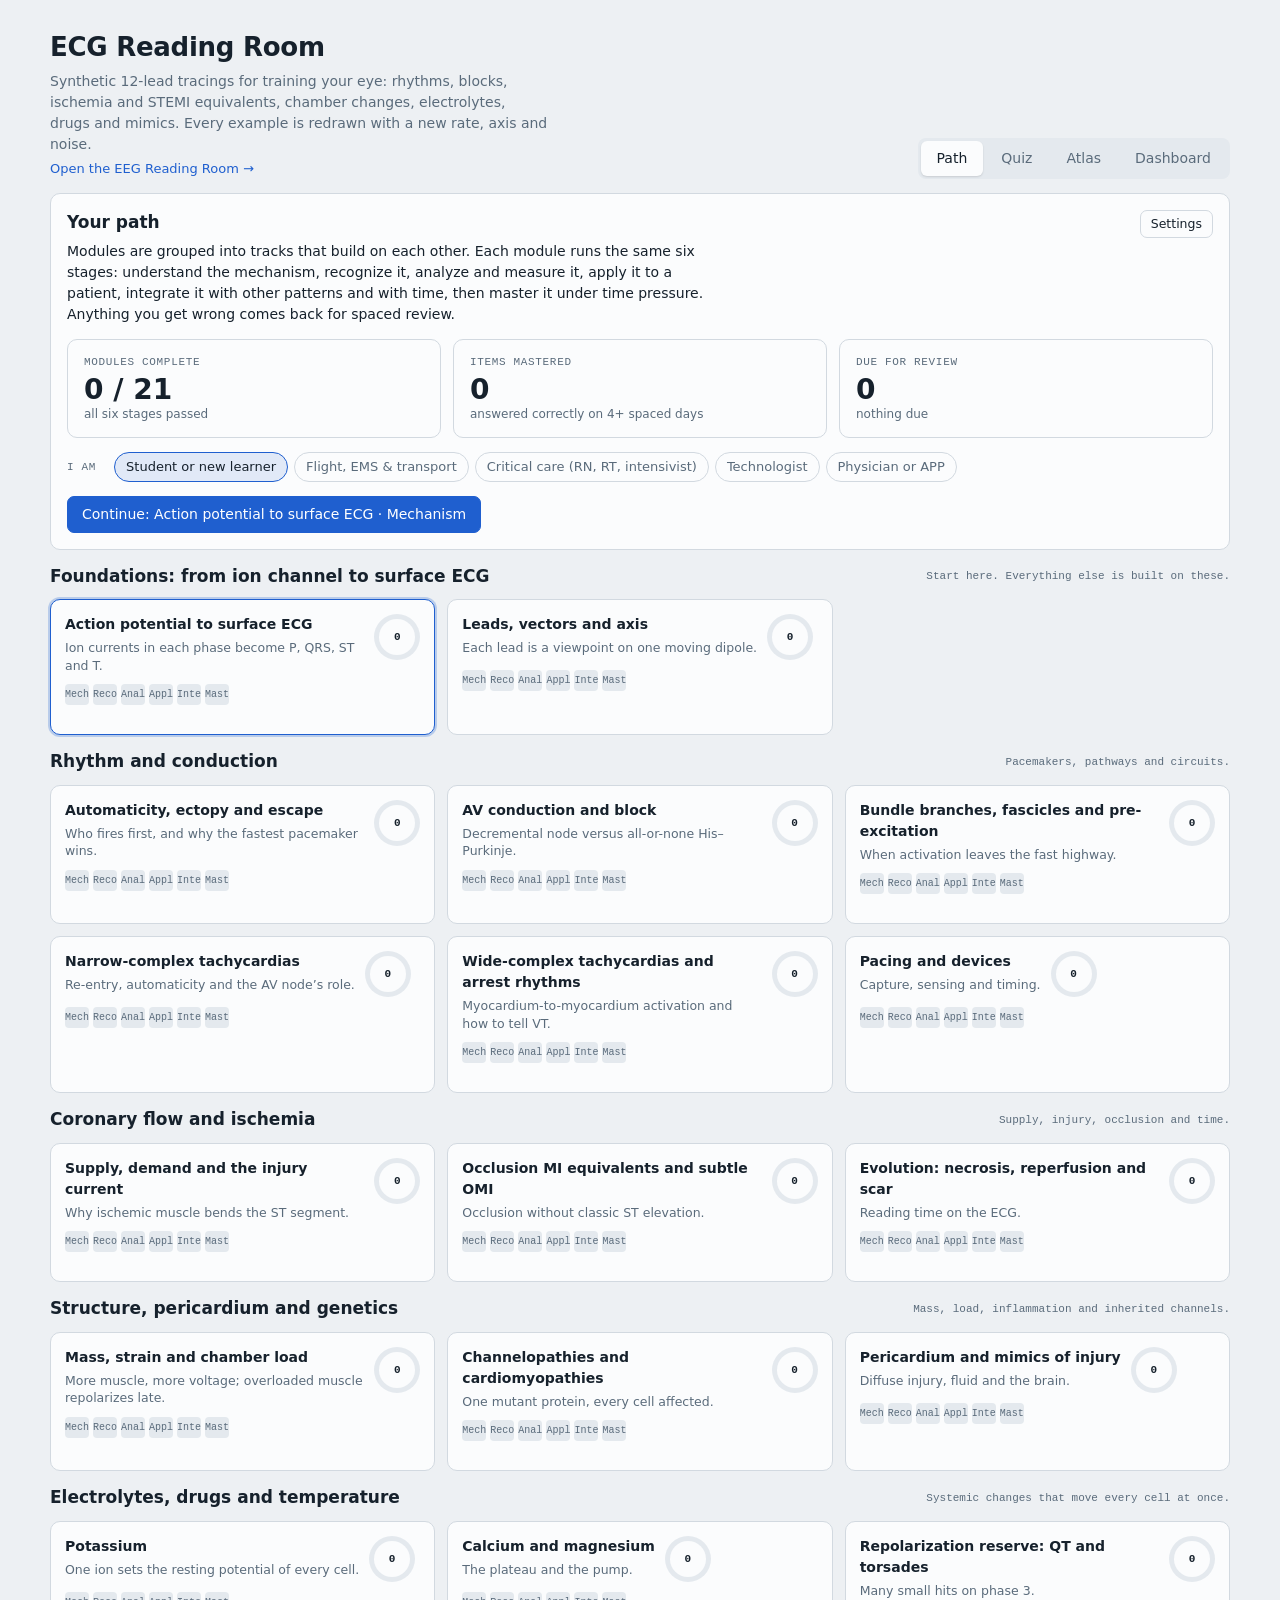
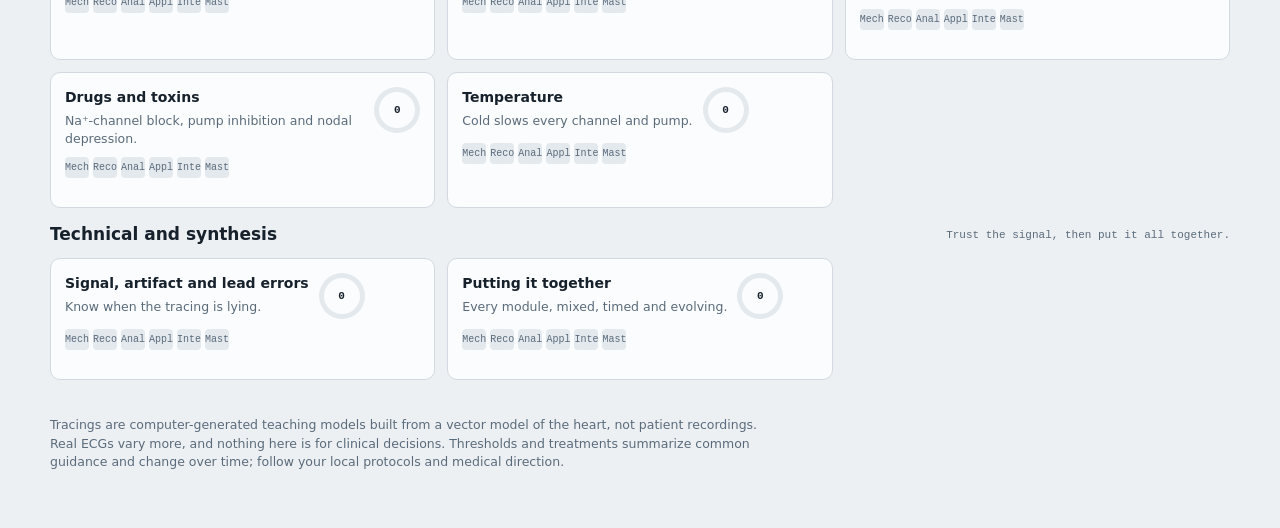
==== commit c0a68bea: "ECG: evolution scenarios, trajectory questions and the learning path Fourteen serial-ECG scenarios d" ====
--- a/ecg/index.html
+++ b/ecg/index.html
@@ -201,9 +201,52 @@
 .corg{display:grid;grid-template-columns:minmax(0,1.3fr) minmax(0,1fr);gap:18px;align-items:center}@media (max-width:860px){.corg{grid-template-columns:1fr}}
 .chip.con{display:inline-flex;align-items:center;gap:6px;cursor:pointer}
 .chip.con .dot{width:8px;height:8px;border-radius:50%;background:var(--muted);flex:none}
-.chip.con .dot.cell,.dot.cell{background:#1d8686}.chip.con .dot.cond,.dot.cond{background:var(--warn)}.chip.con .dot.flow,.dot.flow{background:var(--bad)}.chip.con .dot.struct,.dot.struct{background:#8a5bd0}.chip.con .dot.sys,.dot.sys{background:var(--accent)}
+.dot.d-cell{background:#1d8686}.dot.d-cond{background:var(--warn)}.dot.d-flow{background:var(--bad)}.dot.d-struct{background:#8a5bd0}.dot.d-sys{background:var(--accent)}
 .qgrid.long{grid-template-columns:1fr}
 .qgrid.long .opt span{font-size:14px;line-height:1.45}
+.tpgrid{display:grid;grid-template-columns:1fr;gap:10px}
+.tpanel{border:2px solid var(--line);border-radius:8px;overflow:hidden;background:var(--panel);cursor:pointer}
+.tpanel.ctx{cursor:default;border-style:dashed}
+.tpanel:hover:not(.ctx){border-color:var(--accent)}
+.tpanel.sel{border-color:var(--accent);box-shadow:0 0 0 2px color-mix(in srgb,var(--accent) 30%,transparent)}
+.tphead{display:flex;align-items:center;gap:10px;padding:6px 10px;border-bottom:1px solid var(--line)}
+.tpl{font-weight:700;font-family:var(--font-mono);display:inline-grid;place-items:center;width:24px;height:24px;border-radius:50%;background:var(--soft)}
+.tphead .tpfull{margin-left:auto}
+.qgrid.long{grid-template-columns:1fr}
+
+/* ---- learning path ---- */
+.lring{--p:0;display:inline-grid;place-items:center;border-radius:50%;flex:none;background:conic-gradient(var(--accent) calc(var(--p)*1%),var(--soft) 0);position:relative;font-family:var(--font-mono);font-size:11px}
+.lring::before{content:"";position:absolute;inset:5px;border-radius:50%;background:var(--panel)}
+.lring b{position:relative;font-weight:600}
+.mgrid{display:grid;grid-template-columns:repeat(auto-fill,minmax(min(300px,100%),1fr));gap:12px}
+.mcard{display:flex;flex-direction:column;gap:10px;text-align:left;border:1px solid var(--line);background:var(--panel);border-radius:10px;padding:14px;min-width:0;color:var(--ink)}
+.mcard:hover{border-color:var(--accent)}
+.mcard.cur{border-color:var(--accent);box-shadow:0 0 0 2px color-mix(in srgb,var(--accent) 25%,transparent)}
+.mcard.elect{opacity:.78}
+.mhead{display:flex;gap:10px;align-items:flex-start;justify-content:space-between}
+.msum{font-size:12.5px;color:var(--muted);line-height:1.4}
+.sdots{display:grid;grid-template-columns:repeat(6,1fr);gap:4px}
+.sd{font-family:var(--font-mono);font-size:10px;text-align:center;padding:3px 0;border-radius:4px;background:var(--soft);color:var(--muted)}
+.sd.tried{background:color-mix(in srgb,var(--warn) 22%,var(--panel));color:var(--ink)}
+.sd.done{background:color-mix(in srgb,var(--good) 26%,var(--panel));color:var(--ink);font-weight:600}
+.rbar{height:5px;background:var(--soft);border-radius:3px;overflow:hidden}.rbar i{display:block;height:100%;background:var(--good)}
+.mpanel{border-color:var(--accent)}
+.stlist{display:flex;flex-direction:column;gap:2px}
+.strow{display:grid;grid-template-columns:32px minmax(0,1fr) auto;gap:12px;align-items:center;padding:9px 6px;border-bottom:1px solid var(--line)}
+.strow .snum{display:inline-grid;place-items:center;width:28px;height:28px;border-radius:50%;background:var(--soft);font-family:var(--font-mono);font-weight:600}
+.strow.done .snum{background:color-mix(in srgb,var(--good) 30%,var(--panel))}
+.mcon{font-size:13px;line-height:1.45;border-left:3px solid var(--line);padding:2px 0 2px 10px}
+.lvl{display:inline-block;width:8px;height:8px;border-radius:50%;margin-right:6px;background:var(--line);vertical-align:0}
+.lvl.l1{background:color-mix(in srgb,var(--warn) 70%,var(--panel))}.lvl.l2{background:var(--warn)}.lvl.l3{background:color-mix(in srgb,var(--good) 60%,var(--panel))}.lvl.l4{background:var(--good)}
+.ltimer{position:relative;height:18px;border-radius:9px;background:var(--soft);overflow:hidden}
+.ltimer i{position:absolute;left:0;top:0;bottom:0;background:color-mix(in srgb,var(--accent) 45%,var(--panel));transition:width .2s linear}
+.ltimer span{position:relative;display:block;text-align:center;font-family:var(--font-mono);font-size:11px;line-height:18px}
+.lmodal{position:fixed;inset:0;background:rgba(10,16,22,.45);display:grid;place-items:start center;padding:max(24px,env(safe-area-inset-top,0px)) 16px 24px;z-index:50;overflow:auto}
+.lmodal>.card{width:min(620px,100%);box-shadow:0 12px 40px rgba(0,0,0,.25)}
+:root.rmo *{transition:none!important;animation:none!important}
+:root.cvd{--good:#1b6aa8;--bad:#c25400;--mark:#a8366f;--mark-bg:rgba(168,54,111,.10)}
+@media (prefers-color-scheme: dark){:root.cvd:not([data-theme="light"]){--good:#6cb4ee;--bad:#f39b4d;--mark:#e58cc0;--mark-bg:rgba(229,140,192,.14)}}
+:root.cvd[data-theme="dark"]{--good:#6cb4ee;--bad:#f39b4d;--mark:#e58cc0;--mark-bg:rgba(229,140,192,.14)}
 
 </style>
 </head>
@@ -216,18 +259,21 @@
       <p class="sister"><a href="../">Open the EEG Reading Room →</a></p>
     </div>
     <nav class="tabs" role="tablist" aria-label="Sections">
-      <button role="tab" id="tb-quiz" data-tab="quiz" aria-selected="true">Quiz</button>
+      <button role="tab" id="tb-path" data-tab="path" aria-selected="true">Path</button>
+      <button role="tab" id="tb-quiz" data-tab="quiz" aria-selected="false">Quiz</button>
       <button role="tab" id="tb-atlas" data-tab="atlas" aria-selected="false">Atlas</button>
       <button role="tab" id="tb-dash" data-tab="dash" aria-selected="false">Dashboard</button>
     </nav>
   </header>
 
   <!-- QUIZ -->
-  <section id="tab-quiz" class="stack" role="tabpanel" aria-labelledby="tb-quiz">
+  <section id="tab-path" class="stack" role="tabpanel" aria-labelledby="tb-path"></section>
+
+  <section id="tab-quiz" class="stack" role="tabpanel" aria-labelledby="tb-quiz" hidden>
     <div class="card stack" id="qSetup">
       <div class="row">
         <div class="row"><span class="lbl">Mode</span><div class="seg" id="segMode"><button data-v="practice" aria-pressed="true">Practice</button><button data-v="exam" aria-pressed="false">Exam (15)</button></div></div>
-        <div class="row"><span class="lbl">Questions</span><div class="seg" id="segType"><button data-v="dx" aria-pressed="true">Diagnosis</button><button data-v="meas" aria-pressed="false">Measurements</button><button data-v="mech" aria-pressed="false">Mechanism</button><button data-v="mix" aria-pressed="false">Mixed</button></div></div>
+        <div class="row"><span class="lbl">Questions</span><div class="seg" id="segType"><button data-v="dx" aria-pressed="true">Diagnosis</button><button data-v="meas" aria-pressed="false">Measurements</button><button data-v="mech" aria-pressed="false">Mechanism</button><button data-v="traj" aria-pressed="false">Evolution</button><button data-v="mix" aria-pressed="false">Mixed</button></div></div>
         <div class="row"><span class="lbl">Difficulty</span><div class="seg" id="segDiff"><button data-v="easy" aria-pressed="false">Easy</button><button data-v="standard" aria-pressed="true">Standard</button><button data-v="hard" aria-pressed="false">Hard</button></div></div>
       </div>
       <div class="row" id="catChips"><span class="lbl">Include</span></div>
@@ -270,7 +316,7 @@
 
   <!-- ATLAS -->
   <section id="tab-atlas" role="tabpanel" aria-labelledby="tb-atlas" hidden>
-    <div class="row" style="margin-bottom:14px"><div class="seg" id="aSub" role="group" aria-label="Atlas section"><button type="button" data-sub="pat" aria-pressed="true">Patterns</button><button type="button" data-sub="mech" aria-pressed="false">Mechanisms</button><button type="button" data-sub="sys" aria-pressed="false">Systematic read</button><button type="button" data-sub="lead" aria-pressed="false">Leads &amp; axis</button><button type="button" data-sub="rate" aria-pressed="false">Rate &amp; intervals</button><button type="button" data-sub="sig" aria-pressed="false">Signal &amp; filters</button></div></div>
+    <div class="row" style="margin-bottom:14px"><div class="seg" id="aSub" role="group" aria-label="Atlas section"><button type="button" data-sub="pat" aria-pressed="true">Patterns</button><button type="button" data-sub="evo" aria-pressed="false">Evolution</button><button type="button" data-sub="mech" aria-pressed="false">Mechanisms</button><button type="button" data-sub="sys" aria-pressed="false">Systematic read</button><button type="button" data-sub="lead" aria-pressed="false">Leads &amp; axis</button><button type="button" data-sub="rate" aria-pressed="false">Rate &amp; intervals</button><button type="button" data-sub="sig" aria-pressed="false">Signal &amp; filters</button></div></div>
     <div class="atlas" id="aPat">
       <div class="card plcard"><div class="plist" id="aList"></div></div>
       <label class="msel lbl">Pattern <select id="aSel"></select></label>
@@ -287,6 +333,7 @@
         <div class="card two" id="aInfo"></div>
       </div>
     </div>
+    <div class="stack" id="aEvo" hidden></div>
     <div class="stack" id="aMech" hidden></div>
     <div class="stack" id="aSys" hidden></div>
     <div class="stack" id="aLead" hidden></div>
@@ -1758,12 +1805,12 @@
     anns.filter(a=>a.type==='span').forEach(a=>{ctx.fillStyle=C.mk;ctx.globalAlpha=.12;ctx.fillRect(X(a.t0),TOPpx,Math.max(3,X(a.t1)-X(a.t0)),H-TOPpx);ctx.globalAlpha=1});
     // traces
     ctx.lineJoin='round';ctx.lineCap='round';
-    rows.forEach(rw=>rw.cells.forEach(c=>{const d=D[c.lead],i0=Math.max(0,Math.floor(c.t0*FS)),i1=Math.min(N-1,Math.ceil(c.t1*FS)-(c.t1<DUR?1:0));ctx.strokeStyle=C.tr;ctx.lineWidth=Math.max(1,pm*.34);ctx.beginPath();
+    rows.forEach(rw=>rw.cells.forEach(c=>{const d=D[c.lead],i0=Math.max(0,Math.floor(c.t0*FS)),i1=Math.min(N-1,Math.ceil(c.t1*FS)-(c.t1<DUR?1:0));ctx.strokeStyle=C.tr;ctx.lineWidth=Math.max(1,pm*.34)*LRN.tw();ctx.beginPath();
       const step=pm*s/FS<.5?2:1;for(let i=i0;i<=i1;i+=step){const x=X(i/FS),y=c.base-d[i]*g*pm;i===i0?ctx.moveTo(x,y):ctx.lineTo(x,y)}ctx.stroke();
       if(c.t0>0){ctx.strokeStyle=C.tr;ctx.lineWidth=1.2;ctx.beginPath();ctx.moveTo(c.x0,c.base-3*pm);ctx.lineTo(c.x0,c.base+3*pm);ctx.stroke()}
       ctx.fillStyle=C.ink;ctx.font=`600 ${Math.max(11,Math.round(pm*3))}px `+C.ui;ctx.textAlign='left';ctx.textBaseline='alphabetic';ctx.fillText(c.lead,c.x0+pm*1.2,c.y0+pm*4.2)}));
     // calibration pulses
-    rows.forEach(rw=>{const b=rw.cells[0].base,x0=2*pm,w=.2*s*pm,h=g*pm;ctx.strokeStyle=C.tr;ctx.lineWidth=Math.max(1,pm*.34);ctx.beginPath();ctx.moveTo(.5*pm,b);ctx.lineTo(x0,b);ctx.lineTo(x0,b-h);ctx.lineTo(x0+w,b-h);ctx.lineTo(x0+w,b);ctx.lineTo(x0+w+pm,b);ctx.stroke()});
+    rows.forEach(rw=>{const b=rw.cells[0].base,x0=2*pm,w=.2*s*pm,h=g*pm;ctx.strokeStyle=C.tr;ctx.lineWidth=Math.max(1,pm*.34)*LRN.tw();ctx.beginPath();ctx.moveTo(.5*pm,b);ctx.lineTo(x0,b);ctx.lineTo(x0,b-h);ctx.lineTo(x0+w,b-h);ctx.lineTo(x0+w,b);ctx.lineTo(x0+w+pm,b);ctx.stroke()});
     // labels for spans/points
     lab.forEach(o=>{const y=6+o.l*17;ctx.font='11px '+C.ui;ctx.textBaseline='middle';ctx.fillStyle=C.mk;ctx.globalAlpha=.15;ctx.fillRect(o.x,y-1,o.w,15);ctx.globalAlpha=1;ctx.fillRect(o.x,y-1,2,15);ctx.fillStyle=C.ink;ctx.textAlign='left';ctx.fillText(o.a.txt,o.x+6,y+7);
       if(o.a.type==='pt'){const sr=rows[rows.length-1];ctx.strokeStyle=C.mk;ctx.lineWidth=1.5;ctx.setLineDash([3,3]);ctx.beginPath();ctx.moveTo(o.x,y+14);ctx.lineTo(o.x,Ymm(sr.top+rowMM*.15));ctx.stroke();ctx.setLineDash([]);ctx.fillStyle=C.mk;ctx.beginPath();const ty=Ymm(sr.top+rowMM*.15);ctx.moveTo(o.x-5,ty-7);ctx.lineTo(o.x+5,ty-7);ctx.lineTo(o.x,ty);ctx.fill()}});
@@ -1823,7 +1870,7 @@
 /* ============ mechanism & integration questions ============ */
 const lc=t=>/^[A-Z][A-Z0-9]/.test(t)?t:t.charAt(0).toLowerCase()+t.slice(1);
 const firstS=t=>{const m=t.match(/^.*?[.!?](\s|$)/);return m?m[0].trim():t};
-function conChips(ids){const l=(ids||[]).filter(c=>CON[c]);if(!l.length)return'';return`<div class="conwrap stack" style="gap:8px"><div class="row" style="gap:6px">${l.map(c=>`<button class="chip con" type="button" data-con="${c}" aria-pressed="false"><span class="dot ${CON[c].d}"></span>${CON[c].n}</button>`).join('')}</div><div class="conbox" hidden></div></div>`}
+function conChips(ids){const l=(ids||[]).filter(c=>CON[c]);if(!l.length)return'';return`<div class="conwrap stack" style="gap:8px"><div class="row" style="gap:6px">${l.map(c=>`<button class="chip con" type="button" data-con="${c}" aria-pressed="false"><span class="dot d-${CON[c].d}"></span>${CON[c].n}</button>`).join('')}</div><div class="conbox" hidden></div></div>`}
 function conPanel(c,from){const k=CON[c],mates=CIDX[c].filter(x=>x!==from);return`<div class="note stack" style="gap:8px"><div><span class="lbl">${DOM[k.d]}</span><div style="margin-top:2px"><b>${k.n}.</b> ${k.s}</div></div>${mates.length?`<div><span class="lbl">Same mechanism, different tracing</span><div class="row" style="gap:6px;margin-top:4px">${mates.map(x=>`<button class="chip" type="button" data-pat="${x}">${PM[x].name}</button>`).join('')}</div></div>`:''}${k.lab?`<div><button class="btn small" type="button" data-lab="${k.lab}">See it in the ${{ap:'action potential',cond:'conduction',cor:'coronary'}[k.lab]} lab</button></div>`:''}</div>`}
 document.addEventListener('click',e=>{const b=e.target.closest('[data-con]');if(b){const w=b.closest('.conwrap'),box=w&&$('.conbox',w);if(!box)return;const on=b.getAttribute('aria-pressed')!=='true';$$('[data-con]',w).forEach(x=>x.setAttribute('aria-pressed','false'));if(on){b.setAttribute('aria-pressed','true');box.innerHTML=conPanel(b.dataset.con,w.dataset.from||'');box.hidden=false}else box.hidden=true;return}
   const pb=e.target.closest('[data-pat]');if(pb){openAtlas(pb.dataset.pat);return}const lb=e.target.closest('[data-lab]');if(lb){openLab(lb.dataset.lab)}});
@@ -1851,16 +1898,16 @@
   else if(S.diff==='easy'){d=[...shuffle(other,r),...shuffle(sameCat,r)];d=d.filter(x=>!sim.includes(x)).concat(d.filter(x=>sim.includes(x)))}
   else d=[...shuffle(sim.slice(0,2),r),...shuffle(sameCat,r),...shuffle(other,r)];
   d=[...new Set(d)].slice(0,3);return shuffle([pid,...d],r)}
-function newQ(pid,kind,seed){seed=seed??Math.floor(Math.random()*1e9);const r=mkRand(seed+3),rec=generate(pid,seed);
+function newQ(pid,kind,seed){seed=seed??Math.floor(Math.random()*1e9);if(kind==='traj')return newTrajQ(seed);const r=mkRand(seed+3),rec=generate(pid,seed);
   if(kind==='meas'){const ts=measOptions(rec,r);if(ts.length){const t=ts[Math.floor(r.u()*ts.length)];return{kind,pid,seed,rec,m:makeMeas(rec,t,r),chosen:null,hint:0}}}
   if(kind==='mech'){const m=makeMech(rec,r);if(m)return{kind,pid,seed,rec,m,chosen:null,hint:0}}
   return{kind:'dx',pid,seed,rec,opts:options(pid,r),chosen:null,hint:0,q2c:null}}
-const kindNow=()=>{if(S.qt!=='mix')return S.qt;const x=Math.random();return x<.42?'dx':x<.7?'meas':'mech'};
+const kindNow=()=>{if(S.qt!=='mix')return S.qt;const x=Math.random();return x<.38?'dx':x<.6?'meas':x<.8?'mech':'traj'};
 function setStage(){$('#qIntro').hidden=!!S.q||!!S.exam&&S.exam.done;$('#qStage').hidden=!S.q&&!(S.exam&&S.exam.done)}
-function showQ(q){S.q=q;S.seen.push(q.pid);setStage();qViewer.setRec(q.rec);qViewer.setAnn(false);$('#qAnn').checked=false;renderCard()}
-const isOk=q=>q.kind==='dx'?q.chosen===q.pid:q.chosen===q.m.a;
-function recordAnswer(q,mode){const ok=isOk(q);if(q.kind==='dx')DB.answers.push({pid:q.pid,ch:q.chosen,ok,h:q.hint>0?1:0,m:mode,ts:Date.now()});else if(q.kind==='mech')DB.mech.push({pid:q.pid,t:q.m.type,c:q.m.c,ok,m:mode,ts:Date.now()});else DB.meas.push({pid:q.pid,t:q.m.type,ok,m:mode,ts:Date.now()});
-  if(mode==='practice'){S.streak=ok?S.streak+1:0;DB.best=Math.max(DB.best||0,S.streak)}store.save(DB);return ok}
+function showQ(q){S.q=q;S.seen.push(q.pid);setStage();if(q.kind==='traj'){$('#qViewer').hidden=true}else{$('#qViewer').hidden=false;qViewer.setRec(q.rec);qViewer.setAnn(false)}$('#qAnn').checked=false;renderCard()}
+const isOk=q=>q.kind==='traj'?trajOk(q):q.kind==='dx'?q.chosen===q.pid:q.chosen===q.m.a;
+function recordAnswer(q,mode){const ok=isOk(q);if(q.kind==='case')DB.q2.push({pid:q.pid,ok,ts:Date.now(),c:1});else if(q.kind==='traj')DB.traj.push({scn:q.scn||q.pid,tt:q.tt,ok,m:mode,ts:Date.now()});else if(q.kind==='dx')DB.answers.push({pid:q.pid,ch:q.chosen,ok,h:q.hint>0?1:0,m:mode,ts:Date.now()});else if(q.kind==='mech')DB.mech.push({pid:q.pid,t:q.m.type,c:q.m.c,ok,m:mode,ts:Date.now()});else DB.meas.push({pid:q.pid,t:q.m.type,ok,m:mode,ts:Date.now()});
+  if(mode==='practice'){S.streak=ok?S.streak+1:0;DB.best=Math.max(DB.best||0,S.streak)}store.save(DB);LRN.record(q,ok);return ok}
 function startQuiz(){S.streak=0;S.seen=[];if(S.mode==='exam'){const st=patStats(),r=mkRand(Date.now()),pl=pool();let ids=pl.map(p=>({id:p.id,w:(st[p.id].n?1+2*(1-st[p.id].ok/st[p.id].n):2)*r.u()})).sort((a,b)=>b.w-a.w).slice(0,Math.min(15,pl.length)).map(x=>x.id);
     while(ids.length<15)ids.push(pl[Math.floor(r.u()*pl.length)].id);ids=shuffle(ids,r);S.exam={qs:ids.map(id=>newQ(id,kindNow())),i:0,done:false};showQ(S.exam.qs[0])}
   else{S.exam=null;showQ(newQ(pickPattern(),kindNow()))}$('#qStart').textContent='Restart'}
@@ -1871,6 +1918,9 @@
   return`<div><h3>Follow-up</h3><p style="margin:6px 0"><b>${p.q2.q}</b></p><div class="row" style="gap:8px">${p.q2.opts.map((o,i)=>`<button class="chip" data-q2="${i}" ${q.q2c!=null?'disabled':''} aria-pressed="${q.q2c===i}" ${q.q2c!=null&&i===a?'style="border-color:var(--good)"':''}>${o}</button>`).join('')}</div>${q.q2c!=null?`<p style="margin-top:8px">${q.q2c===a?'<b style="color:var(--good)">Correct.</b>':'<b style="color:var(--bad)">Not quite.</b>'} ${p.q2.opts[a]}. ${p.q2.why}</p>`:''}</div>`}
 function renderCard(){const q=S.q,card=$('#qCard'),p=PM[q.pid],ex=!!S.exam&&!S.exam.done,answered=q.chosen!==null&&!ex;
   $('#qCount').textContent=ex?`Question ${S.exam.i+1} of ${S.exam.qs.length}`:`Practice · streak ${S.streak}`;$('#qProgWrap').hidden=!ex;if(ex)$('#qProg').style.width=(S.exam.i/S.exam.qs.length*100)+'%';$('#qAnn').disabled=ex;
+  if(q.kind==='traj'){renderTraj(q,card,answered);LRN.afterRender(q,answered);return}
+  if(q.kind==='case'){renderCase(q,card,answered);LRN.afterRender(q,answered);return}
+  if(typeof renderExtra==='function'&&renderExtra(q,card,answered)){LRN.afterRender(q,answered);return}
   let h='';
   if(q.kind==='mech'){const m=q.m,tag=m.type==='why'?'Mechanism':'Integration';
     if(!answered){h+=`<div class="row" style="justify-content:space-between"><h2 style="max-width:70ch">${m.q}</h2><span class="pill">${tag}</span></div><div class="qgrid ${m.type==='why'?'long':''}">${m.opts.map((o,i)=>`<button class="opt" data-mi="${i}"><kbd>${i+1}</kbd><span>${o}</span></button>`).join('')}</div>`}
@@ -1890,34 +1940,34 @@
     h+=`<div class="verdict ${ok?'ok':'no'}">${ok?'Correct':'Not quite'}<span style="color:var(--ink);font-weight:500"> · ${p.name}</span><span class="pill ${p.cat}">${catOf(q.pid)}</span></div>`;
     h+=`<div class="qgrid">${q.opts.map(id=>`<div class="opt ${id===q.pid?'ok':id===q.chosen?'no':''}" style="opacity:${id===q.pid||id===q.chosen?1:.55}"><span><b style="font-weight:500">${PM[id].name}</b></span></div>`).join('')}</div>`;
     h+=`<div class="two"><div><h3>What to look for</h3><ul class="f">${p.feats.map(f=>`<li>${f}</li>`).join('')}</ul></div><div class="stack" style="gap:10px">`;
-    if(!ok){const t=(p.vs&&p.vs[q.chosen])||(PM[q.chosen].vs&&PM[q.chosen].vs[q.pid])||`Compare the defining feature of ${PM[q.chosen].name.toLowerCase()} (“${PM[q.chosen].feats[0]}”) with this tracing.`;h+=`<div class="note"><b>Versus ${PM[q.chosen].name}.</b> ${t}</div>`}
+    if(!ok&&!PM[q.chosen])h+=`<div class="note"><b>Time ran out.</b> Under time pressure, start with rate, QRS width and the lead group that looks most abnormal.</div>`;else if(!ok){const t=(p.vs&&p.vs[q.chosen])||(PM[q.chosen].vs&&PM[q.chosen].vs[q.pid])||`Compare the defining feature of ${PM[q.chosen].name.toLowerCase()} (“${PM[q.chosen].feats[0]}”) with this tracing.`;h+=`<div class="note"><b>Versus ${PM[q.chosen].name}.</b> ${t}</div>`}
     h+=`<div><h3>Clinical note</h3><p style="margin-top:6px">${p.sig}</p></div></div></div>${p.mech?`<div class="stack" style="gap:8px"><h3>Why it looks this way</h3><p style="margin:0">${p.mech}</p>${conChips(p.con).replace('class="conwrap stack"',`class="conwrap stack" data-from="${q.pid}"`)}</div>`:''}${q2Html(q,true)}<details><summary>Measured on this tracing</summary>${measTable(q.rec)}</details>`;
     h+=`<div class="row"><button class="btn primary" id="qNext">Next (N)</button><button class="btn" id="qAtlas">Open in Atlas</button></div>`}
   card.innerHTML=h;
   $$('.opt[data-id]',card).forEach(b=>b.addEventListener('click',()=>choose(b.dataset.id)));$$('.opt[data-mi]',card).forEach(b=>b.addEventListener('click',()=>choose(+b.dataset.mi)));
   const hb=$('#qHint',card);if(hb)hb.addEventListener('click',hint);
   $$('[data-q2]',card).forEach(b=>b.addEventListener('click',()=>{const a=typeof p.q2.a==='function'?p.q2.a(q.rec):p.q2.a;q.q2c=+b.dataset.q2;DB.q2.push({pid:q.pid,ok:q.q2c===a,ts:Date.now()});store.save(DB);renderCard()}));
-  const nb=$('#qNext',card);if(nb)nb.addEventListener('click',next);const ab=$('#qAtlas',card);if(ab)ab.addEventListener('click',()=>openAtlas(q.pid,q.seed))}
+  const nb=$('#qNext',card);if(nb)nb.addEventListener('click',next);const ab=$('#qAtlas',card);if(ab)ab.addEventListener('click',()=>openAtlas(q.pid,q.seed));LRN.afterRender(q,answered)}
 function hint(){const q=S.q;if(!q||q.kind!=='dx'||q.chosen!==null&&!S.exam)return;if(q.hint<PM[q.pid].hints.length){q.hint++;renderCard()}}
 function choose(v){const q=S.q;if(!q||q.chosen!==null&&!(S.exam&&!S.exam.done))return;
   if(S.exam&&!S.exam.done){q.chosen=v;recordAnswer(q,'exam');S.exam.i++;if(S.exam.i>=S.exam.qs.length)return finishExam();showQ(S.exam.qs[S.exam.i]);return}
   q.chosen=v;recordAnswer(q,'practice');if(q.kind==='dx'){qViewer.setAnn(true);$('#qAnn').checked=true}renderCard()}
-function next(){if(S.exam&&!S.exam.done)return;showQ(newQ(pickPattern(),kindNow()))}
+function next(){if(LRN.active()){LRN.next();return}if(S.exam&&!S.exam.done)return;showQ(newQ(pickPattern(),kindNow()))}
 function finishExam(){const e=S.exam,score=e.qs.filter(isOk).length;e.done=true;DB.exams.push({ts:Date.now(),score,n:e.qs.length});store.save(DB);
   S.q=null;setStage();$('#qStage').hidden=false;$('#qViewer').hidden=true;$('#qMeta').hidden=true;
   const c=$('#qCard');c.innerHTML=`<h2>Exam complete: ${score} of ${e.qs.length}</h2><div class="prog"><i style="width:${score/e.qs.length*100}%"></i></div>
-  <div class="tw"><table><thead><tr><th>#</th><th>Question</th><th>Answer</th><th>Your answer</th><th></th></tr></thead><tbody>${e.qs.map((q,i)=>{const dx=q.kind==='dx';return`<tr><td>${i+1}</td><td>${dx?'Diagnosis':q.kind==='mech'?(q.m.type==='why'?'Mechanism':'Integration'):MT[q.m.type]}</td><td>${dx?PM[q.pid].name:(q.m.short||q.m.opts)[q.m.a]}</td><td>${dx?PM[q.chosen].name:(q.m.short||q.m.opts)[q.chosen]}</td><td>${isOk(q)?'<b style="color:var(--good)">Correct</b>':`<button class="btn small" data-rev="${i}">Review</button>`}</td></tr>`}).join('')}</tbody></table></div>
+  <div class="tw"><table><thead><tr><th>#</th><th>Question</th><th>Answer</th><th>Your answer</th><th></th></tr></thead><tbody>${e.qs.map((q,i)=>{const dx=q.kind==='dx',tj=q.kind==='traj';return`<tr><td>${i+1}</td><td>${dx?'Diagnosis':tj?TT[q.tt]:q.kind==='mech'?(q.m.type==='why'?'Mechanism':'Integration'):MT[q.m.type]}</td><td>${dx?PM[q.pid].name:tj?(q.scn?SCN[q.scn].name:'Stable pattern'):(q.m.short||q.m.opts)[q.m.a]}</td><td>${dx?PM[q.chosen].name:tj?(trajOk(q)?'Correct':'Incorrect'):(q.m.short||q.m.opts)[q.chosen]}</td><td>${isOk(q)?'<b style="color:var(--good)">Correct</b>':`<button class="btn small" data-rev="${i}">Review</button>`}</td></tr>`}).join('')}</tbody></table></div>
   <div class="row"><button class="btn primary" id="exAgain">New exam</button><button class="btn" id="exDash">Open dashboard</button></div>`;
-  $$('[data-rev]',c).forEach(b=>b.addEventListener('click',()=>{const q=e.qs[+b.dataset.rev];openAtlas(q.pid,q.seed)}));
+  $$('[data-rev]',c).forEach(b=>b.addEventListener('click',()=>{const q=e.qs[+b.dataset.rev];if(q.kind==='traj'&&q.scn)openEvo(q.scn,q.k||1);else openAtlas(q.pid,q.seed)}));
   $('#exAgain',c).addEventListener('click',()=>{$('#qViewer').hidden=false;$('#qMeta').hidden=false;startQuiz()});$('#exDash',c).addEventListener('click',()=>setTab('dash'))}
 const segBind=(id,f)=>$(id).addEventListener('click',e=>{const b=e.target.closest('button');if(!b)return;f(b.dataset.v);$$(id+' button').forEach(x=>x.setAttribute('aria-pressed',String(x===b)))});
 segBind('#segMode',v=>S.mode=v);segBind('#segType',v=>S.qt=v);segBind('#segDiff',v=>S.diff=v);
 Object.keys(CAT).forEach(k=>{const b=el('button','chip',CAT[k]);b.type='button';b.setAttribute('aria-pressed','true');b.addEventListener('click',()=>{const on=b.getAttribute('aria-pressed')!=='true',cnt=Object.values(S.cats).filter(Boolean).length;if(!on&&cnt<=1)return;S.cats[k]=on?1:0;b.setAttribute('aria-pressed',String(on))});$('#catChips').appendChild(b)});
-$('#qStart').addEventListener('click',()=>{$('#qViewer').hidden=false;$('#qMeta').hidden=false;startQuiz()});
+$('#qStart').addEventListener('click',()=>{LRN.stop();$('#qViewer').hidden=false;$('#qMeta').hidden=false;startQuiz()});
 $('#qAnn').addEventListener('change',e=>qViewer.setAnn(e.target.checked));
 function setDrill(ids){S.drill=ids;const c=$('#qDrill');c.hidden=!ids;if(ids){c.innerHTML=`Drilling ${ids.length} weak patterns <button class="btn small" id="clrDrill" type="button" style="margin-left:6px">Clear</button>`;$('#clrDrill').addEventListener('click',()=>setDrill(null))}}
 document.addEventListener('keydown',e=>{if($('#tab-quiz').hidden||!S.q||/INPUT|SELECT|TEXTAREA/.test(document.activeElement.tagName))return;const k=e.key.toLowerCase(),q=S.q;
-  if(['1','2','3','4'].includes(k)){if(q.chosen===null||S.exam&&!S.exam.done){const i=+k-1;if(q.kind==='dx'){if(q.opts[i])choose(q.opts[i])}else if(i<q.m.opts.length)choose(i)}}else if(k==='h')hint();else if((k==='n'||k==='enter')&&q.chosen!==null&&!S.exam)next()});
+  if(['1','2','3','4'].includes(k)){if(q.chosen===null||S.exam&&!S.exam.done){const i=+k-1;if(q.kind==='traj'){if(q.tt!=='seq'&&i<q.opts.length)choose(i)}else if(q.kind==='dx'){if(q.opts[i])choose(q.opts[i])}else if(i<q.m.opts.length)choose(i)}}else if(k==='h')hint();else if((k==='n'||k==='enter')&&q.chosen!==null&&!S.exam)next()});
 
 /* ============ atlas: patterns ============ */
 let aCur=null,aSeed=1;
@@ -1939,6 +1989,7 @@
   <div class="card tile"><div class="lbl">Diagnosis accuracy</div><div class="n">${tot?pct(ok,tot)+'%':'–'}</div><div class="s">${unaided.length?`${pct(uok,unaided.length)}% without hints`:'no answers yet'}</div></div>
   <div class="card tile"><div class="lbl">Measurements</div><div class="n">${MS.length?pct(mok,MS.length)+'%':'–'}</div><div class="s">${MS.length} measurement answers</div></div>
   <div class="card tile"><div class="lbl">Mechanism</div><div class="n">${DB.mech.length?pct(DB.mech.filter(x=>x.ok).length,DB.mech.length)+'%':'–'}</div><div class="s">${DB.mech.length} why and integration answers</div></div>
+  <div class="card tile"><div class="lbl">Trajectory</div><div class="n">${DB.traj.length?pct(DB.traj.filter(x=>x.ok).length,DB.traj.length)+'%':'–'}</div><div class="s">${DB.traj.length} evolution answers</div></div>
   <div class="card tile"><div class="lbl">Follow-ups</div><div class="n">${Q2.length?pct(q2ok,Q2.length)+'%':'–'}</div><div class="s">culprit and management</div></div>
   <div class="card tile"><div class="lbl">Best streak</div><div class="n">${DB.best||0}</div><div class="s">in a row, practice mode</div></div></div>`;
   const cats=Object.keys(CAT).map(c=>{let n=0,o=0;P.filter(p=>p.cat===c).forEach(p=>{n+=st[p.id].n;o+=st[p.id].ok});return{c,n,o}});
@@ -1957,7 +2008,7 @@
   d.innerHTML=tiles+`<div class="two">${bars}${mbars}</div><div class="two">${weakH}${confH}</div>`+trend+heat+(exH?`<div class="two">${exH}<div></div></div>`:'')+`<div class="row"><button class="btn small" id="resetBtn" type="button">Reset progress</button></div>`;
   $$('[data-open]',d).forEach(b=>b.addEventListener('click',()=>openAtlas(b.dataset.open)));
   const db=$('#drillBtn',d);if(db)db.addEventListener('click',()=>{setDrill(weak.map(w=>w.p.id));setTab('quiz')});
-  const rb=$('#resetBtn',d);rb.addEventListener('click',()=>{if(rb.dataset.arm){DB={answers:[],meas:[],q2:[],exams:[],mech:[],path:{},traj:[],best:0};store.save(DB);renderDash()}else{rb.dataset.arm=1;rb.textContent='Click again to erase all progress';setTimeout(()=>{rb.dataset.arm='';rb.textContent='Reset progress'},4000)}})}
+  const rb=$('#resetBtn',d);rb.addEventListener('click',()=>{if(rb.dataset.arm){DB={answers:[],meas:[],q2:[],exams:[],mech:[],path:{},traj:[],srs:{},set:DB.set||{},role:DB.role,best:0};store.save(DB);renderDash()}else{rb.dataset.arm=1;rb.textContent='Click again to erase all progress';setTimeout(()=>{rb.dataset.arm='';rb.textContent='Reset progress'},4000)}})}
 
 /* ============ shared UI helpers for the deep-dive sections ============ */
 const AX={built:{},cur:'pat',draws:{}};
@@ -2539,6 +2590,428 @@
     $('#corTx',c).innerHTML=`<b>${OCC[st.occ].name}${st.dom!=='right'&&(/RCA|LCx|OM/.test(st.occ))?` (${st.dom} dominant)`:''} · ${s.label}, ${corTime[st.ti][1]}${st.tr!=null?`, reperfused at ${st.tr<60?st.tr+' min':st.tr/60+' h'}`:''}.</b> Elevation: ${up.join(', ')||'none'}. Depression: ${dn.join(', ')||'none'}. ${OCC[st.occ].note} ${s.hyp>.3?'Early on, the T waves are hyperacute: broad, tall and bulky relative to the QRS, before much ST elevation.':''}${s.q>.3?' Q waves are forming: dead myocardium no longer contributes forces, so the vector points away from the infarct.':''}${s.tinv>.3?(st.tr!=null&&corTime[st.ti][0]>st.tr?' After reperfusion, ST elevation falls quickly and the T waves invert (reperfusion T waves, like Wellens).':' The T waves are inverting as the infarct evolves.'):''}`},80)}
   upd();return{draw:()=>vw.draw()}}
 
+/* ============ evolution & trajectory: parametric builders ============ */
+/* Every scenario step is a function of one physiological variable (time since occlusion, serum K⁺,
+   sodium-channel block, temperature...). Steps share a seed, so rate and noise stay those of one patient
+   and only the variable under study changes between tracings. */
+function finRec(R,pid){R.L=deriveLeads(R);R.ms=measure(R);computeMeta(R);autoST(R);R._c={};R.pid=pid||R.pid||'traj';return R}
+function sameNoise(R,ns){R.seed=ns;return R}
+/* re-run a catalogue generator with identical morphology and timing but fresh noise (a "repeat tracing") */
+function genAlt(pid,seed,ns){const R=newRec(seed>>>0);GEN[pid](R);R.seed=ns>>>0;R.L=deriveLeads(R);R.ms=measure(R);computeMeta(R);if(R.autoST)autoST(R);R.pid=pid;R._c={};return R}
+const jitterless=(R,o)=>sinus(R,{jit:.008,...o});
+
+/* --- coronary occlusion with an explicit stage (st, hyp, q, tinv in 0..1) --- */
+function corStage(occ,s,seed,o={}){const segs=occSegs(occ,o.dom||'right',o.wrap),R=newRec(seed),hr=o.hr||76,vm=corMorph(segs,s,qtF(hr,o.qtc||.41)),pm=Pw('n',.15),pr=o.pr||.16;
+  if(o.rhythm){o.rhythm(R,vm,pm,hr)}else{jitterless(R,{hr,pr,vm,pm});R.tm={vm,pm,pr}}if(!R.tm)R.tm={vm,pm,pr};R.meta.rhy=R.meta.rhy||'Sinus rhythm';R.segs=segs;R.stage=s;return finRec(R,'cor')}
+function occAt(occ,tm,tr,seed,o={}){const s={...occStage(tm,tr)};if(tr!=null&&tm>tr+4320){const f=Math.exp(-(tm-tr-4320)/25000);s.tinv*=f;s.q*=.85}return corStage(occ,s,seed,o)}
+
+/* --- AV conduction on top of any ventricular morph --- */
+function rhyAVB(type,o={}){return(R,vm,pm,hr)=>{const r=R.r,pp=60/(o.ahr||hr);
+  if(type==='avb1'){jitterless(R,{hr,pr:o.pr||.3,vm,pm});R.tm={vm,pm,pr:o.pr||.3};R.meta.rhy='Sinus rhythm with first-degree AV block';return}
+  if(type==='wenck'){const g=o.g||4,b0=.2,inc=[0,.11,.16,.19,.21];let t=.25,k=0;while(t<DUR+.5){const j=k%g;if(j<g-1){const pi=addP(R,t,pm);addV(R,t+b0+inc[j],vm,pi)}else addP(R,t,pm,{cond:false});t+=pp;k++}
+    R.tm={vm,pm,pr:b0};R.meta.rhy=`Second-degree AV block, Mobitz I (${g}:${g-1})`;R.meta.prq='var';R.meta.reg='regirr';return}
+  if(type==='avb3'){const rv=60/(o.vhr||44);let t=.3;while(t<DUR+.6){addV(R,t,vm);t+=rv}let tp=.05;while(tp<DUR){addP(R,tp,pm,{cond:false});tp+=pp}R.tm={vm,pm:null,pr:null};R.meta.rhy='Complete AV block with junctional escape';R.meta.prq='none';return}
+  jitterless(R,{hr,pr:.16,vm,pm});R.tm={vm,pm,pr:.16}}}
+
+/* --- potassium: one serum value drives every component --- */
+function kRec(K,seed,o={}){const ca=o.ca||0,R=newRec(seed),x=Math.max(0,K-5),wid=Math.max(0,K-6.4)*(1-.65*ca),hr=Math.round(clamp(80-Math.max(0,K-7.2)*16*(1-.4*ca),42,80));
+  if(K<4){const d=4-K,qt=qtF(hr,.41+d*.02),vm=V({axis:55,qt,tfix:1,tA:.38*clamp(1-d*.5,.1,1),uA:.03+d*.14,stA:-d*.065,std:fv(55,.5)}),pm=Pw('n',.15+d*.03);
+    jitterless(R,{hr,pr:.16,vm,pm});R.tm={vm,pm,pr:.16};R.meta.uw=d>.6?1:0;
+    if(o.pvc){const pv=V({q:[{c:.05,wl:.03,A:1.3,d:nrm([.15,.85,-.5])},{c:.112,wl:.025,A:.7,d:nrm([.45,.6,-.65])}],qt:.43,t:[{c:.33,wl:.075,wr:.05,A:.5,d:nrm([-.3,-.75,.55])}],kind:'v'});
+      const qs=R.ev.q.filter(q=>q.t>1&&q.t<9);[2,5].forEach(i=>{if(qs[i])addV(R,qs[i].t+60/hr*.62,pv)})}
+    R.meta.rhy=o.pvc?'Sinus rhythm with PVCs':'Sinus rhythm';R.meta.K=K;return finRec(R,'kRec')}
+  if(K>=8.6&&ca<.5){const dA=fv(30,-.25),vm=V({q:[{c:.1,wl:.07,A:1.05,d:dA},{c:.34,wl:.09,A:-.85,d:dA},{c:.6,wl:.09,wr:.12,A:.45,d:dA}],qt:.72,t:[]});jitterless(R,{hr:Math.min(hr,52),vm});vm.qrsd=.24;R.tm={vm,pm:null,pr:null};
+    R.meta.rhy='Sine-wave rhythm, no visible P waves';R.meta.prq='none';R.meta.noMeas=['qtc'];R.meta.K=K;return finRec(R,'kRec')}
+  const tw=clamp(1-x*.16,.45,1),tA=clamp(.38+x*.24,.38,1.2),s=1+wid*.42,vm=V({axis:55,s,qt:.37+wid*.03,tfix:1,twl:.068*tw,twr:.042*tw,tA,td:fv(45,.8)});
+  const pA=.15*clamp(1-(K-6.4)/1.4+ca*.35,0,1),pwid=1+Math.max(0,K-6)*.25,pm=pA>.012?[{c:.045*pwid,wl:.019*pwid,A:pA,d:nrm([.3,.9,.4])},{c:.072*pwid,wl:.019*pwid,A:pA*.8,d:nrm([.8,.45,-.5])}]:null,pr=.16+Math.max(0,K-5.8)*.035*(1-.4*ca);
+  jitterless(R,{hr,pr,vm,pm});R.tm={vm,pm,pr:pm?pr:null};R.meta.rhy=pm?'Sinus rhythm':'Slow regular rhythm without visible P waves (sinoventricular)';if(!pm)R.meta.prq='none';R.meta.K=K;return finRec(R,'kRec')}
+
+/* --- sodium-channel blockade (tricyclic, diphenhydramine, cocaine, class Ic) --- */
+function naRec(nb,seed,o={}){const R=newRec(seed),hr=Math.round(o.hr||88+40*clamp(nb*1.4,0,1)),s=1+nb*.85,qt=.37+nb*.07,
+  vm=V({axis:60+nb*20,s,qt,term:clamp(1-nb*1.6,0,1),xq:nb>.12?[{c:.069*s,wl:.012*s,A:clamp(nb*1.05,0,.95),d:nrm([-.8,-.55,.2])}]:[],tA:.3}),pm=nP(R.r,.15);
+  jitterless(R,{hr,pr:.15+nb*.03,vm,pm});R.tm={vm,pm,pr:.15+nb*.03};R.meta.rhy=hr>100?'Sinus tachycardia':'Sinus rhythm';R.meta.nb=nb;return finRec(R,'naRec')}
+
+/* --- pericarditis stages (Spodick) --- */
+function pericRec(stage,seed){const R=newRec(seed),hr=[0,104,92,80,72][stage],qt=qtF(hr),d=nrm([.55,.75,.2]);
+  const vm=V({axis:55,qt,stA:stage===1?.19:stage===2?.025:0,std:d,stra:.07,tA:stage===2?.12:stage===3?-.26:.4,td:stage===3?fv(48,.5):fv(43,.6)});
+  const pm=[...Pw('n',.15),...(stage===1?[{sh:'p',a:.1,ra:.02,b:.155,fb:.02,A:.075,d:neg(d)}]:stage===2?[{sh:'p',a:.1,ra:.02,b:.155,fb:.02,A:.02,d:neg(d)}]:[])];
+  jitterless(R,{hr,pr:.16,vm,pm});R.tm={vm,pm,pr:.16};R.meta.rhy=hr>100?'Sinus tachycardia':'Sinus rhythm';return finRec(R,'pericRec')}
+
+/* --- stress (takotsubo) cardiomyopathy course --- */
+function takoRec(day,seed){const R=newRec(seed),dA=nrm([.45,.15,.9]),hr=day<1?98:day<4?84:76,qtc=day<1?.43:day<4?.53:day<20?.47:.41,qt=qtF(hr,qtc);
+  const ti=day<1?0:day<4?.95:day<20?.45:0,st=day<1?.24:day<4?.03:0;
+  const vm=V({axis:55,qt,tfix:1,stA:st,std:dA,stra:.03,t:ti?[{c:qt-.13,wl:.085,wr:.065,A:-.78*ti,d:nrm([.55,.3,.8])}]:[{c:qt-.097,wl:.068,wr:.042,A:day<1?.62:.4,d:day<1?dA:fv(43,.6)}]}),pm=nP(R.r,.15);
+  jitterless(R,{hr,pr:.15,vm,pm});R.tm={vm,pm,pr:.15};R.meta.rhy=hr>100?'Sinus tachycardia':'Sinus rhythm';return finRec(R,'takoRec')}
+
+/* --- repolarization reserve: drug, potassium and rate effects on QT --- */
+function qtRec(qtc,seed,o={}){const R=newRec(seed),hr=o.hr||74,qt=qtF(hr,qtc),ex=Math.max(0,qtc-.42),
+  t=o.notch?[{c:qt-.22,wl:.07,wr:.05,A:.24,d:fv(45,.6)},{c:qt-.1,wl:.055,wr:.045,A:.22,d:fv(40,.6)}]:[{c:qt-.1-ex*.35,wl:.068+ex*.45,wr:.042+ex*.08,A:.4-ex*.5,d:fv(43,.6)}],
+  vm=V({axis:55,qt,tfix:1,t,uA:o.u||0}),pm=nP(R.r,.15);jitterless(R,{hr,pr:.16,vm,pm});R.tm={vm,pm,pr:.16};
+  if(o.pvc){const pv=V({q:[{c:.05,wl:.03,A:1.35,d:nrm([.15,.85,-.5])},{c:.112,wl:.025,A:.7,d:nrm([.45,.6,-.65])}],qt:.45,t:[{c:.34,wl:.075,wr:.05,A:.5,d:nrm([-.3,-.75,.55])}],kind:'v'});const q=R.ev.q.filter(x=>x.t>3&&x.t<7)[0];if(q){addV(R,q.t+qt*.92,pv);pt(R,q.t+qt*.92,'R-on-T PVC')}}
+  R.meta.rhy=hr<60?'Sinus bradycardia':'Sinus rhythm';return finRec(R,'qtRec')}
+
+/* --- temperature --- */
+function tempRec(T,seed){const R=newRec(seed),c=37-T,hr=Math.round(clamp(76-c*4.6,32,76)),ax=55,jA=clamp((35.6-T)*.075,0,.5),s=1+c*.025,qt=qtF(hr,.40)+c*.012,
+  vm=V({axis:ax,s,qt,tfix:1,xst:jA>.02?[{c:.1*s,wl:.016,wr:.03,A:jA,d:fv(ax,-.15)}]:[]}),pm=nP(R.r,.13);R.opt.emg=T>=32.5&&T<=35.8?.035:.009;
+  jitterless(R,{hr,pr:.16+c*.011,vm,pm});R.tm={vm,pm,pr:.16+c*.011};R.meta.rhy=hr<60?'Sinus bradycardia':'Sinus rhythm';R.meta.T=T;return finRec(R,'tempRec')}
+
+/* --- digoxin: therapeutic effect with optional ectopy --- */
+function digRec(seed,o={}){const R=newRec(seed),hr=o.hr||66,ax=55,vm=V({axis:ax,qt:.34,tfix:1,tA:.12,twl:.05,twr:.04,xst:[{c:.17,wl:.06,wr:.05,A:.17,d:neg(fv(ax,-.25))}]}),pm=nP(R.r,.14),pr=o.pr||.2;
+  if(o.big){const rr=60/hr,pv=V({q:[{c:.05,wl:.03,A:1.3,d:nrm([-.3,.75,.6])},{c:.12,wl:.028,A:.6,d:nrm([-.5,.3,.65])}],qt:.4,t:[{c:.3,wl:.075,wr:.05,A:.45,d:nrm([.4,-.6,-.6])}],kind:'v'});let t=.3;
+    while(t<DUR+.6){const pi=addP(R,t-pr,pm);addV(R,t,vm,pi);addV(R,t+rr*.55,pv);t+=2*rr}R.meta.rhy='Sinus rhythm with ventricular bigeminy';R.meta.reg='regirr'}
+  else{jitterless(R,{hr,pr,vm,pm});R.meta.rhy='Sinus rhythm'}R.tm={vm,pm,pr};return finRec(R,'digRec')}
+
+/* --- adenosine at the AV node --- */
+function adenRec(kind,phase,seed){const R=newRec(seed),r=R.r,vm=sinMorph(r,{qt:.3,axis:55,amp:1}),pm=nP(r,.15);
+  if(kind==='svt'){const vs=sinMorph(r,{qt:.27,axis:55,amp:1,xst:[{c:.1,wl:.011,A:.11,d:nrm([-.1,-.9,.45])}]});
+    if(phase===0){jitterless(R,{hr:178,vm:vs});R.tm={vm:vs,pm:null,pr:null};R.meta.rhy='Regular narrow-complex tachycardia (AVNRT)';R.meta.prq='none'}
+    else if(phase===1){let t=.2;while(t<3.4){addV(R,t,vs);t+=60/178}const p0=t+1.9;let ts=p0;while(ts<DUR+.6){const pi=addP(R,ts-.17,pm);addV(R,ts,vm,pi);ts+=60/(64+ (ts-p0)*3)}
+      span(R,t-.1,p0-.2,'Re-entry interrupted: pause');R.tm={vm,pm,pr:.17};R.meta.rhy='AVNRT terminating to sinus rhythm after a pause';R.meta.reg='irr'}
+    else{jitterless(R,{hr:84,pr:.16,vm,pm});R.tm={vm,pm,pr:.16};R.meta.rhy='Sinus rhythm'}return finRec(R,'adenRec')}
+  /* flutter */const cyc=60/300,f=new Float64Array(N),F=[];let ph=.3;for(let i=0;i<N;i++){ph+=1/(cyc*FS);if(ph>=1){ph-=1;F.push(i/FS)}f[i]=(ph<.72?ph/.72:1-(ph-.72)/.28)-.5}
+  const fs=Float32Array.from(ff(f,bq('lp',22,.707)));for(let i=0;i<N;i++)fs[i]*=.26;addCont(R,fs,nrm([-.1,-.9,.5]));
+  F.forEach((t,i)=>{const blocked=phase===1&&t>2.4&&t<7.1;if(!blocked&&i%2===0)addV(R,t+.24,vm)});if(phase===1)span(R,2.6,7.2,'Transient AV block: flutter waves unmasked');
+  R.tm={vm,pm:null,pr:null};R.meta.rhy=phase===1?'Atrial flutter with transient high-grade AV block':'Regular narrow-complex tachycardia at 150 (flutter with 2:1 block)';R.meta.prq='none';R.meta.arate=300;if(phase===1)R.meta.reg='irr';return finRec(R,'adenRec')}
+
+/* ============ scenario library ============ */
+/* step: t (time label), ev (what happened before it), mk(seed) → record, chg (what changed vs the prior tracing),
+   why (the mechanism of that change), dir ('worse' | 'better' | 'same' | 'base'). keys: leads for compact panels. */
+const SCN={
+antOMI:{name:'Anterior occlusion, never reperfused',cat:'isch',con:['hyperacute','injury','recip','necrosis','territory'],keys:['I','aVL','III','V1','V2','V3','V4','V5'],
+ intro:'Proximal LAD occlusion followed from the first minutes to one month with no reperfusion. Each tracing reflects a different cellular stage: ischemic K⁺ loss, then injury current, then necrosis and scar.',
+ steps:[
+ {t:'Baseline (last year)',mk:s=>occAt('pLAD',0,null,s),chg:'Normal baseline.',why:'Normal activation and repolarization.',dir:'base'},
+ {t:'10 minutes',ev:'Sudden chest pain at rest',mk:s=>corStage('pLAD',{st:.04,hyp:.8,q:0,tinv:0},s),chg:'Precordial T waves become broad, tall and bulky relative to the QRS; the ST segment is only slightly lifted.',why:'Within minutes, ischemic myocytes lose K⁺ through K-ATP channels, raising local extracellular K⁺ and shortening the action potential: repolarization in the ischemic zone ends early, and the T wave swells before the ST segment moves.',dir:'worse'},
+ {t:'30 minutes',mk:s=>occAt('pLAD',30,null,s),chg:'New ST elevation in V1–V4, I and aVL with reciprocal depression in III and aVF.',why:'Injured cells now sit at a less negative resting potential and a lower plateau than healthy cells. Current flows between them, toward the injured epicardium during the ST segment, so leads facing the territory rise and leads opposite fall.',dir:'worse'},
+ {t:'6 hours',mk:s=>occAt('pLAD',360,null,s),chg:'ST elevation persists while the T waves lose their bulk; Q waves begin as anterior R waves shrink.',why:'Myocytes that have died no longer depolarize. The electrical window over the infarct now looks through dead tissue to the far wall, so initial forces point away from the infarct: Q waves.',dir:'worse'},
+ {t:'2 days',mk:s=>occAt('pLAD',2880,null,s),chg:'QS complexes V1–V3, ST elevation falling, T waves inverting.',why:'The injury current fades as cells either recover or die. Repolarization in the border zone is now delayed rather than early, reversing the T wave.',dir:'worse'},
+ {t:'1 month',mk:s=>occAt('pLAD',43200,null,s),chg:'Q waves remain; small residual ST elevation and inverted T waves.',why:'Scar replaces muscle. Persistent ST elevation weeks later reflects a thin, dyskinetic wall (aneurysm physiology) rather than ongoing injury.',dir:'same'}]},
+infReperf:{name:'Inferior occlusion, primary PCI at 90 minutes',cat:'isch',con:['injury','recip','reperf','territory','necrosis'],keys:['II','III','aVF','aVL','I','V1','V2','V5'],
+ intro:'Proximal RCA occlusion opened at 90 minutes. Compare with the never-reperfused course: reperfusion stops the clock on necrosis and produces its own signature.',
+ steps:[
+ {t:'Baseline',mk:s=>occAt('pRCA',0,90,s),chg:'Normal baseline.',why:'Normal.',dir:'base'},
+ {t:'15 minutes',ev:'Crushing chest pain, diaphoresis',mk:s=>occAt('pRCA',15,90,s),chg:'Early ST elevation in III > II and aVF with reciprocal depression in aVL; inferior T waves enlarging.',why:'Inferior-wall injury current points down and rightward, toward III more than II, and away from aVL, which mirrors it as depression.',dir:'worse'},
+ {t:'60 minutes',mk:s=>occAt('pRCA',60,90,s),chg:'Inferior ST elevation larger, ST elevation in V1 (right ventricle), deeper aVL depression.',why:'The occlusion is proximal to the RV branch: right-ventricular injury adds a rightward, anterior vector that lifts V1 (and V4R).',dir:'worse'},
+ {t:'30 minutes after PCI',ev:'Primary PCI opens the RCA at 90 minutes',mk:s=>occAt('pRCA',120,90,s),chg:'ST elevation has fallen by more than half; terminal T inversion begins inferiorly.',why:'Restored flow washes out K⁺ and restores ATP, so resting potential and plateau normalize and the injury current collapses. Rapid ST resolution is the bedside marker of successful reperfusion.',dir:'better'},
+ {t:'24 hours',mk:s=>occAt('pRCA',1530,90,s),chg:'Inferior T waves deeply inverted, ST near baseline, only small Q waves.',why:'Reperfused (stunned) myocardium repolarizes late. The delayed repolarization inverts the T wave in leads facing it: reperfusion T waves, the same physiology as Wellens.',dir:'better'},
+ {t:'2 months',mk:s=>occAt('pRCA',86400,90,s),chg:'T waves upright again; ECG nearly normal.',why:'Stunning resolves as calcium handling and repolarization recover in salvaged myocardium.',dir:'better'}]},
+wellensDyn:{name:'Wellens: a critical LAD lesion that opens and closes',cat:'isch',con:['reperf','hyperacute','injury'],keys:['I','aVL','V1','V2','V3','V4','V5','V6'],
+ intro:'A ruptured plaque in the mid LAD intermittently occludes. The ECG changes with flow: occluded, reperfused, re-occluded, then stented.',
+ steps:[
+ {t:'During chest pain',mk:s=>corStage('mLAD',{st:.4,hyp:.85,q:0,tinv:0},s),chg:'Hyperacute anterior T waves with early ST elevation.',why:'The artery is occluded: ischemic K⁺ efflux shortens and lowers the action potential in the anterior wall.',dir:'base'},
+ {t:'Pain-free, 2 hours later',ev:'Pain resolved spontaneously',mk:s=>corStage('mLAD',{st:.06,hyp:.2,q:0,tinv:.5},s),chg:'Biphasic T waves in V2–V3: up, then down (Wellens type A).',why:'Flow has returned. The reperfused zone now repolarizes late; the terminal part of the T wave inverts first.',dir:'better'},
+ {t:'Pain-free, next morning',mk:s=>corStage('mLAD',{st:.03,hyp:0,q:0,tinv:.95},s),chg:'Deep symmetric T inversion V2–V4 (Wellens type B), R waves preserved.',why:'Fully reperfused, stunned myocardium repolarizes late. R waves are intact because little muscle has died: this is a warning of a critical lesion, not a completed infarct.',dir:'better'},
+ {t:'Recurrent pain',ev:'Pain returns at rest',mk:s=>corStage('mLAD',{st:.12,hyp:.55,q:0,tinv:0},s),chg:'T waves are upright again and look almost normal (pseudonormalization).',why:'Re-occlusion pushes repolarization early again, which cancels the late repolarization that inverted the T. The ECG looks better while the patient is worse.',dir:'worse'},
+ {t:'20 minutes later',mk:s=>corStage('mLAD',{st:.8,hyp:.7,q:0,tinv:0},s),chg:'Frank anterior ST elevation.',why:'Ongoing occlusion: full injury current.',dir:'worse'},
+ {t:'After stenting',ev:'PCI to the mid LAD',mk:s=>corStage('mLAD',{st:.05,hyp:0,q:.08,tinv:1},s),chg:'ST resolved, deep anterior T inversion again.',why:'Reperfusion T waves return once flow is restored.',dir:'better'}]},
+hyperK:{name:'Rising potassium, then treatment',cat:'meta',con:['restK','naAvail','repol'],keys:['II','V1','V2','V3','V4','aVR'],
+ intro:'One variable, serum K⁺, rises and then falls with treatment. Every change follows from the resting membrane potential moving toward threshold.',
+ steps:[
+ {t:'K⁺ 4.2',mk:s=>kRec(4.2,s),chg:'Normal.',why:'Normal resting potential near −90 mV.',dir:'base'},
+ {t:'K⁺ 6.3',mk:s=>kRec(6.3,s),chg:'Tall, narrow-based, peaked T waves; everything else normal.',why:'Higher extracellular K⁺ increases the conductance of IKr and IK1, so phase 3 repolarization is faster and more synchronous: a taller, narrower T. This is the first change because repolarizing K⁺ channels sense K⁺ directly.',dir:'worse'},
+ {t:'K⁺ 7.2',mk:s=>kRec(7.2,s),chg:'P waves flatten and widen, PR lengthens, QRS starts to widen.',why:'The resting potential is now depolarized toward threshold. Partially depolarized cells inactivate some fast Na⁺ channels, so phase 0 rises more slowly; atrial muscle is most sensitive, so the P fades first.',dir:'worse'},
+ {t:'K⁺ 8.1',mk:s=>kRec(8.1,s),chg:'P waves gone, QRS wide, rate slowing.',why:'Atrial myocytes are inexcitable, but the sinus node still drives the ventricles through internodal tracts (sinoventricular rhythm). Ventricular Na⁺ availability is falling, so conduction slows further.',dir:'worse'},
+ {t:'K⁺ 8.8',mk:s=>kRec(8.8,s),chg:'Very wide QRS merging into the T: a sine wave.',why:'Conduction is so slow that depolarization and repolarization overlap. The next step is VF or asystole.',dir:'worse'},
+ {t:'Two minutes after IV calcium',ev:'IV calcium given; K⁺ still 8.8',mk:s=>kRec(8.8,s,{ca:1}),chg:'QRS narrows and P waves partly return; T waves still peaked.',why:'Calcium screens negative surface charge on the membrane and shifts Na⁺-channel gating and threshold back toward normal, restoring excitability within minutes. It does not lower K⁺, so the T waves stay peaked and the effect wears off in 30–60 minutes.',dir:'better'},
+ {t:'One hour after insulin, glucose and albuterol',ev:'Insulin with dextrose and nebulized albuterol',mk:s=>kRec(6.4,s,{ca:.5}),chg:'QRS normal, P normal; residual peaked T waves.',why:'Insulin and beta-2 agonists stimulate the Na⁺/K⁺-ATPase and move K⁺ into cells. Total body K⁺ is unchanged until it is removed.',dir:'better'},
+ {t:'After dialysis',ev:'Hemodialysis',mk:s=>kRec(4.5,s),chg:'Normal ECG.',why:'K⁺ removed; resting potential and repolarization restored.',dir:'better'}]},
+hypoK:{name:'Falling potassium, then repletion',cat:'meta',con:['restK','repol','mg','ead'],keys:['II','V1','V2','V3','V5','V6'],
+ intro:'Low extracellular K⁺ paradoxically reduces K⁺ conductance, slowing repolarization. Watch the T wave shrink and the U wave grow.',
+ steps:[
+ {t:'K⁺ 4.0',mk:s=>kRec(4.0,s),chg:'Normal.',why:'Normal.',dir:'base'},
+ {t:'K⁺ 3.1',mk:s=>kRec(3.1,s),chg:'T waves flatten; a small U wave appears.',why:'Low extracellular K⁺ reduces IKr conductance, so phase 3 is slower and less synchronous: a flatter, broader T. The U wave reflects late repolarization (Purkinje fibers or mid-myocardial cells, or an after-potential).',dir:'worse'},
+ {t:'K⁺ 2.6',mk:s=>kRec(2.6,s),chg:'ST depression, U wave now larger than T, long QU interval.',why:'Repolarization is prolonged and dispersed. The apparent long "QT" is really T and U fused.',dir:'worse'},
+ {t:'K⁺ 2.1',mk:s=>kRec(2.1,s,{pvc:1}),chg:'Giant U waves and new ventricular ectopy.',why:'Prolonged, uneven repolarization lets L-type Ca²⁺ channels reopen (early afterdepolarizations); hypokalemia also reduces Na⁺/K⁺-ATPase activity and raises intracellular Ca²⁺ (delayed afterdepolarizations). Both trigger extra beats and risk torsades.',dir:'worse'},
+ {t:'After K⁺ and Mg²⁺ repletion',ev:'IV potassium chloride and magnesium sulfate',mk:s=>kRec(3.9,s),chg:'T waves restored, U waves small, ectopy gone.',why:'Magnesium is needed by the Na⁺/K⁺-ATPase and limits renal K⁺ wasting; without it, K⁺ repletion fails.',dir:'better'}]},
+tcaOD:{name:'Sodium-channel blocker overdose and bicarbonate',cat:'meta',con:['naBlock','naAvail'],keys:['I','aVR','II','V1','V2','V6'],
+ intro:'A tricyclic overdose progressively blocks fast Na⁺ channels. The QRS width and the terminal R in aVR track the degree of block; sodium bicarbonate reverses it.',
+ steps:[
+ {t:'On arrival',mk:s=>naRec(.0,s,{hr:96}),chg:'Mild sinus tachycardia, narrow QRS.',why:'Anticholinergic (muscarinic block) effect raises the sinus rate before Na⁺ channels are affected.',dir:'base'},
+ {t:'1 hour',mk:s=>naRec(.3,s),chg:'Sinus tachycardia; QRS widens to about 120 ms with a small terminal R in aVR.',why:'Drug binds fast Na⁺ channels (use-dependent, so tachycardia worsens it). Phase 0 slows; the right side of the conduction system shows it first, adding a terminal rightward force (R in aVR, S in I).',dir:'worse'},
+ {t:'3 hours',mk:s=>naRec(.6,s),chg:'QRS about 150 ms, terminal R in aVR over 3 mm.',why:'More channels blocked: conduction through the whole ventricle slows. QRS over 100 ms predicts seizures and over 160 ms predicts ventricular arrhythmia.',dir:'worse'},
+ {t:'4 hours',mk:s=>naRec(.85,s),chg:'QRS over 160 ms, large terminal R in aVR.',why:'Severe block: conduction is slow enough to allow re-entry (wide-complex tachycardia, VT) and contractility falls.',dir:'worse'},
+ {t:'After 2 sodium bicarbonate boluses',ev:'IV sodium bicarbonate, target pH 7.45–7.55',mk:s=>naRec(.45,s),chg:'QRS narrows to about 140 ms; terminal R in aVR smaller.',why:'The sodium load increases the gradient driving Na⁺ through unblocked channels, and alkalosis increases the uncharged fraction of the drug, which unbinds from the channel.',dir:'better'},
+ {t:'Bicarbonate infusion, 6 hours',mk:s=>naRec(.15,s,{hr:104}),chg:'QRS down to about 110 ms; mild tachycardia persists.',why:'Drug redistributes and is metabolized while the sodium and pH effect holds the channels open.',dir:'better'}]},
+pericStages:{name:'Acute pericarditis: the four stages',cat:'mimic',con:['inflam','injury'],keys:['I','II','aVR','aVL','V2','V5'],
+ intro:'Inflammation of the epicardium injures a thin layer of muscle over the whole heart. The changes are diffuse and evolve over weeks.',
+ steps:[
+ {t:'Day 1 (stage 1)',mk:s=>pericRec(1,s),chg:'Diffuse concave ST elevation with PR depression; aVR shows PR elevation and ST depression.',why:'Epicardial inflammation injures a thin shell of ventricular muscle everywhere, so the injury current points toward the apex and leftward with no single territory. Atrial epicardial injury depresses the PR segment.',dir:'base'},
+ {t:'Day 7 (stage 2)',mk:s=>pericRec(2,s),chg:'ST back to baseline, PR normal, T waves flattening.',why:'Inflammation subsides and the injury current fades; repolarization in the affected shell remains slowed.',dir:'better'},
+ {t:'Week 3 (stage 3)',mk:s=>pericRec(3,s),chg:'Diffuse T-wave inversion.',why:'Recovering epicardium repolarizes late, reversing the normal epicardium-first repolarization sequence everywhere.',dir:'same'},
+ {t:'Week 8 (stage 4)',mk:s=>pericRec(4,s),chg:'Normal ECG.',why:'Repolarization normal again.',dir:'better'}]},
+takoCourse:{name:'Stress (takotsubo) cardiomyopathy',cat:'chan',con:['catechol','disp'],keys:['I','aVR','II','V2','V3','V4','V5','V6'],
+ intro:'A catecholamine surge stuns the apex. The ECG mimics anterior STEMI, then evolves through giant T inversion and long QT before normalizing.',
+ steps:[
+ {t:'Day 0',ev:'Chest pain after severe emotional stress',mk:s=>takoRec(0,s),chg:'Anterior and lateral ST elevation, no reciprocal depression except aVR.',why:'A catecholamine surge stuns the apical myocardium, a region beyond the territory of any single artery. The injury current points toward the apex, so few leads are reciprocal.',dir:'base'},
+ {t:'Day 2',mk:s=>takoRec(2,s),chg:'ST resolved; deep, wide, diffuse T inversion with a long QT.',why:'Stunned apical myocardium repolarizes very late, giving deep T inversion and a long QT; this is the window for torsades.',dir:'same'},
+ {t:'Week 2',mk:s=>takoRec(10,s),chg:'T inversion shallower, QT shortening.',why:'Wall motion and repolarization recover as the myocardium recovers from stunning.',dir:'better'},
+ {t:'Month 2',mk:s=>takoRec(60,s),chg:'Normal ECG.',why:'Complete recovery is typical.',dir:'better'}]},
+qtDrug:{name:'QT prolongation to torsades',cat:'meta',con:['ikrBlock','ead','repol','restK','mg'],keys:['II','V2','V3','V5','III','V6'],
+ intro:'Repolarization reserve is spent one hit at a time: an IKr-blocking drug, then low potassium and bradycardia, then a pause.',
+ steps:[
+ {t:'Before the drug',mk:s=>qtRec(.41,s),chg:'Normal QT.',why:'Normal repolarization reserve.',dir:'base'},
+ {t:'Day 2 of the drug',ev:'Started an IKr-blocking drug (for example haloperidol, methadone, or a macrolide)',mk:s=>qtRec(.48,s),chg:'QTc lengthens to about 480–500 ms with a broader, lower T wave.',why:'Blocking IKr slows phase 3, lengthening the action potential, more in mid-myocardial cells than in epicardium.',dir:'worse'},
+ {t:'Day 4: diarrhea, K⁺ 2.9',ev:'Diarrhea; potassium 2.9, heart rate slows',mk:s=>qtRec(.58,s,{hr:54,notch:1,u:.1,pvc:1}),chg:'QTc over 550 ms, notched T and U waves, an R-on-T PVC.',why:'Low K⁺ further reduces IKr and bradycardia lengthens every action potential. L-type Ca²⁺ channels reopen during the long plateau: early afterdepolarizations trigger a PVC on the T wave.',dir:'worse'},
+ {t:'Minutes later',mk:s=>generate('tdp',s),chg:'Polymorphic VT twisting around the baseline (torsades de pointes).',why:'An afterdepolarization fires during repolarization that is dispersed across the wall; re-entry through regions of different refractoriness produces the twisting axis.',dir:'worse'},
+ {t:'After magnesium and drug stopped',ev:'IV magnesium, drug stopped, K⁺ repleted, pacing rate raised',mk:s=>qtRec(.44,s,{hr:84}),chg:'QTc back under 470 ms, no ectopy.',why:'Magnesium blocks the L-type Ca²⁺ current that drives afterdepolarizations; a faster rate shortens the action potential; K⁺ restores IKr.',dir:'better'}]},
+digCourse:{name:'Digoxin: effect, then toxicity, then antidote',cat:'meta',con:['digoxin','dad','auto','decrem'],keys:['II','V1','V4','V5','V6','aVF'],
+ intro:'Na⁺/K⁺-ATPase inhibition raises intracellular Ca²⁺ (more contraction), shortens the action potential and boosts vagal tone. Toxicity tips Ca²⁺ overload into triggered and enhanced automaticity while the AV node blocks.',
+ steps:[
+ {t:'Therapeutic level',mk:s=>digRec(s),chg:'Scooped ST depression and a short QT ("digoxin effect").',why:'A shorter action potential and earlier repolarization in endocardium sag the ST segment; this is effect, not toxicity.',dir:'base'},
+ {t:'Level rising, K⁺ 3.2',ev:'Renal function worsening, diuretic-induced hypokalemia',mk:s=>digRec(s,{big:1}),chg:'Ventricular bigeminy.',why:'Ca²⁺ overload causes spontaneous Ca²⁺ release after repolarization: delayed afterdepolarizations trigger PVCs. Low K⁺ increases digoxin binding to the pump.',dir:'worse'},
+ {t:'Next day',mk:s=>generate('atblock',s),chg:'Atrial tachycardia with 2:1 AV block.',why:'Enhanced atrial automaticity (triggered activity) with simultaneous vagal and direct AV-nodal slowing: fast atria, blocked node. Classic for digoxin.',dir:'worse'},
+ {t:'Hours later',mk:s=>generate('bidir',s),chg:'Bidirectional VT: alternating QRS axis beat to beat.',why:'Triggered activity alternating between two foci in the fascicles. Seen almost only with digoxin toxicity and CPVT (both Ca²⁺-release disorders).',dir:'worse'},
+ {t:'After digoxin immune Fab',ev:'Digoxin-specific antibody fragments given',mk:s=>digRec(s,{hr:72,pr:.18}),chg:'Sinus rhythm with mild residual ST sagging; ectopy gone.',why:'Antibody fragments bind free digoxin; the pump recovers and intracellular Ca²⁺ falls.',dir:'better'}]},
+avbInf:{name:'Inferior MI with progressive AV block',cat:'cond',con:['decrem','autonom','territory','reperf'],keys:['II','III','aVF','aVL','V1','V2'],
+ intro:'The RCA supplies the AV node in most people. Ischemia, adenosine release and vagal reflexes (Bezold–Jarisch) depress nodal conduction. Block is nodal, narrow-complex and usually transient.',
+ steps:[
+ {t:'30 minutes',mk:s=>occAt('pRCA',30,null,s,{hr:70,rhythm:rhyAVB('avb1',{pr:.29})}),chg:'Inferior ST elevation with a PR of about 290 ms.',why:'Ischemic AV-nodal cells release adenosine and the inferior wall triggers vagal reflexes: decremental nodal conduction slows.',dir:'base'},
+ {t:'1 hour',mk:s=>occAt('pRCA',60,null,s,{hr:80,rhythm:rhyAVB('wenck',{g:4})}),chg:'Wenckebach: PR lengthens until a P wave drops.',why:'Nodal tissue conducts more slowly the faster it is stimulated, so each beat finds it less recovered until one fails. The QRS stays narrow: the block is above the His bundle.',dir:'worse'},
+ {t:'2 hours',mk:s=>occAt('pRCA',120,null,s,{hr:84,rhythm:rhyAVB('avb3',{vhr:44})}),chg:'Complete heart block with a narrow junctional escape about 44/min.',why:'The node no longer conducts; the junction below the block becomes the pacemaker. Narrow escape at 40–60 is more reliable than the wide ventricular escape seen with infranodal block.',dir:'worse'},
+ {t:'2 days after PCI',ev:'RCA stented at 3 hours',mk:s=>occAt('pRCA',2880,180,s,{hr:72}),chg:'Sinus rhythm, normal PR; inferior T inversion from reperfusion.',why:'Nodal ischemia and reflexes resolve, so conduction returns, as it usually does with inferior MI.',dir:'better'}]},
+hypothermiaCourse:{name:'Accidental hypothermia and rewarming',cat:'meta',con:['temp','ito','auto'],keys:['II','V2','V3','V4','V5','I'],
+ intro:'Cold slows every ion channel and pump. Watch the J (Osborn) wave grow as temperature falls and shrink as it rises.',
+ steps:[
+ {t:'35 °C',mk:s=>tempRec(35,s),chg:'Shivering artifact, small J point notching.',why:'Shivering is muscle activity. The transient outward current Ito is relatively preserved while other currents slow, so the epicardial notch grows.',dir:'base'},
+ {t:'32 °C',mk:s=>tempRec(32,s),chg:'Sinus bradycardia, clear Osborn waves, long PR and QT.',why:'Slower pacemaker phase 4 (bradycardia) and slower conduction and repolarization (long PR, QRS, QT). The epicardial-endocardial notch difference produces the J wave.',dir:'worse'},
+ {t:'29 °C',mk:s=>tempRec(29,s),chg:'Marked bradycardia, large Osborn waves, very long QT; shivering has stopped.',why:'Below about 30 °C shivering fails and the myocardium becomes irritable: VF risk rises with handling.',dir:'worse'},
+ {t:'33 °C after rewarming',ev:'Active rewarming',mk:s=>tempRec(33,s),chg:'Rate rising, Osborn waves smaller.',why:'Channel kinetics speed up with temperature.',dir:'better'},
+ {t:'37 °C',mk:s=>tempRec(37,s),chg:'Normal.',why:'Normal temperature restores channel kinetics.',dir:'better'}]},
+svtAden:{name:'Adenosine for regular narrow-complex tachycardia (AVNRT)',cat:'rhythm',con:['reentry','decrem','autonom'],keys:['II','V1','III','aVF'],
+ intro:'Adenosine opens IK-Ado channels in AV-nodal cells, transiently blocking the node. A circuit that uses the node stops; one that does not is unmasked.',
+ steps:[
+ {t:'Before adenosine',mk:s=>adenRec('svt',0,s),chg:'Regular narrow-complex tachycardia, no P waves, pseudo-r′ in V1.',why:'Re-entry within the AV node: slow pathway down, fast pathway up; atria and ventricles activate almost simultaneously.',dir:'base'},
+ {t:'During adenosine',ev:'Adenosine 6 mg rapid IV push with flush',mk:s=>adenRec('svt',1,s),chg:'Tachycardia stops abruptly, a pause, then sinus rhythm.',why:'Adenosine hyperpolarizes nodal cells and blocks the slow pathway: the circuit needs the node, so it terminates.',dir:'better'},
+ {t:'After',mk:s=>adenRec('svt',2,s),chg:'Sinus rhythm.',why:'Adenosine is gone within seconds; sinus rhythm persists because nothing re-triggers the circuit.',dir:'better'}]},
+flutAden:{name:'Adenosine unmasks atrial flutter',cat:'rhythm',con:['reentry','decrem'],keys:['II','III','aVF','V1'],
+ intro:'A regular rate of 150 should suggest flutter with 2:1 block. Adenosine does not stop an atrial circuit; it only blocks the node for a few seconds, showing what was hidden.',
+ steps:[
+ {t:'Before adenosine',mk:s=>adenRec('flut',0,s),chg:'Regular narrow-complex tachycardia at 150.',why:'Every second flutter wave conducts; the other hides in the QRS or T.',dir:'base'},
+ {t:'During adenosine',ev:'Adenosine 6 mg rapid IV push',mk:s=>adenRec('flut',1,s),chg:'Several seconds of no QRS with sawtooth flutter waves continuing.',why:'The node is blocked, but the circuit lives in the right atrium (cavotricuspid isthmus), so atrial activity carries on and becomes visible.',dir:'same'},
+ {t:'After',mk:s=>adenRec('flut',0,s),chg:'Back to 2:1 conduction at 150.',why:'Adenosine is diagnostic here, not therapeutic. Treat flutter by rate control, cardioversion or ablation.',dir:'same'}]}
+};
+/* stable patterns: same patient on two dates, morphology unchanged (for dynamic-versus-static questions) */
+const STATIC=[['erp','Benign early repolarization','Stable over years: the J-point notch and concave ST elevation reflect a fixed epicardial Ito gradient, not injury.'],['lvan','LV aneurysm','Persistent ST elevation over QS waves without change: a fixed dyskinetic scar, not ongoing occlusion.'],
+  ['lvh','LVH with strain','Strain is secondary repolarization from hypertrophy; it is stable unless ischemia or rate changes.'],['apicalhcm','Apical HCM','Giant T inversions that stay put over months: structural, not ischemic.'],['oldimi','Old inferior MI','Q waves and flat ST segments: completed scar.'],['lbbb','Chronic LBBB','Secondary ST-T changes that are proportional and discordant, and unchanged from before.']];
+const SCNL=Object.keys(SCN);
+function scnRec(id,i,seed){const st=SCN[id].steps[i];const R=st.mk(seed);R.scn=id;R.step=i;return R}
+
+/* ============ evolution: drawing, comparison and questions ============ */
+/* compact panel: selected leads in rows of up to four, 2.5 s each, on ECG paper */
+function drawCells(cv,rec,leads,o={}){const cols=leads.length===6||leads.length===3?3:Math.min(4,leads.length),rows=Math.ceil(leads.length/cols),sec=o.sec||2.5,s=25,g=10,rowMM=o.rowMM||24,LM=3,Wmm=LM+cols*sec*s+2,
+  pm=Math.max(o.minPm||2.4,((cv.parentElement&&cv.parentElement.clientWidth)||560)/Wmm),W=Math.round(Wmm*pm),Hmm=rows*rowMM+2,H=Math.round(Hmm*pm);cv.style.width=W+'px';
+  const S=cvSetup(cv,H);if(!S)return;const{g:ctx,C}=S,D=leadData(rec,{filt:'diag',notch:false});ctx.fillStyle=C.paper;ctx.fillRect(0,0,W,H);
+  if(pm>=2.3){ctx.strokeStyle=C.gmin;ctx.lineWidth=1;ctx.beginPath();for(let m=0;m<=Wmm;m++){if(m%5===0)continue;const x=Math.round(m*pm)+.5;ctx.moveTo(x,0);ctx.lineTo(x,H)}for(let m=0;m<=Hmm;m++){if(m%5===0)continue;const y=Math.round(m*pm)+.5;ctx.moveTo(0,y);ctx.lineTo(W,y)}ctx.stroke()}
+  ctx.strokeStyle=C.gmaj;ctx.beginPath();for(let m=0;m<=Wmm;m+=5){const x=Math.round(m*pm)+.5;ctx.moveTo(x,0);ctx.lineTo(x,H)}for(let m=0;m<=Hmm;m+=5){const y=Math.round(m*pm)+.5;ctx.moveTo(0,y);ctx.lineTo(W,y)}ctx.stroke();
+  ctx.lineJoin='round';leads.forEach((ld,k)=>{const r=Math.floor(k/cols),c=k%cols,t0=c*sec+(o.off||0),base=(r*rowMM+rowMM*.62)*pm,x0=(LM+c*sec*s)*pm,d=D[ld];if(!d)return;ctx.strokeStyle=C.trace;ctx.lineWidth=Math.max(1,pm*.34)*LRN.tw();ctx.beginPath();
+    const i0=Math.round(t0*FS),i1=Math.min(N-1,Math.round((t0+sec)*FS));for(let i=i0;i<=i1;i++){const x=x0+(i-i0)/FS*s*pm,y=base-d[i]*g*pm;i===i0?ctx.moveTo(x,y):ctx.lineTo(x,y)}ctx.stroke();
+    if(c>0){ctx.beginPath();ctx.moveTo(x0,base-3*pm);ctx.lineTo(x0,base+3*pm);ctx.stroke()}ctx.fillStyle=C.ink;ctx.font=`600 ${Math.max(11,Math.round(pm*3))}px `+C.ui;ctx.textAlign='left';ctx.fillText(ld,x0+pm*1.2,r*rowMM*pm+pm*4.2)})}
+/* median-beat comparison: prior (dashed) and current (solid), aligned at QRS onset */
+function beatOf(R){const tp=template(R);if(!tp)return null;const{L,t0,vm}=tp,i0=Math.round((t0+vm.on)*FS),ib=Math.max(0,i0-8),o={};Object.keys(L).forEach(k=>{const a=L[k],b=a[ib],w=new Float32Array(Math.round(1.05*FS));for(let i=0;i<w.length;i++){const j=i0-Math.round(.25*FS)+i;w[i]=(j>=0&&j<a.length?a[j]:a[a.length-1])-b}o[k]=w});return{w:o,on:.25,off:.25+vm.qrsd,qt:.25+vm.qt-vm.on}}
+function drawBeats(cv,prev,now,leads){const cols=Math.min(4,leads.length),rows=Math.ceil(leads.length/cols),s=50,g=10,rowMM=32,Wmm=cols*1.05*s+2,pm=Math.max(2.4,((cv.parentElement&&cv.parentElement.clientWidth)||560)/Wmm),W=Math.round(Wmm*pm),H=Math.round((rows*rowMM+2)*pm);cv.style.width=W+'px';
+  const S=cvSetup(cv,H);if(!S)return;const{g:ctx,C}=S;ctx.fillStyle=C.paper;ctx.fillRect(0,0,W,H);const a=prev&&beatOf(prev),b=now&&beatOf(now);
+  ctx.strokeStyle=C.gmin;ctx.lineWidth=1;ctx.beginPath();for(let m=0;m<=W/pm;m++){if(m%5===0)continue;const x=Math.round(m*pm)+.5;ctx.moveTo(x,0);ctx.lineTo(x,H)}for(let m=0;m<=H/pm;m++){if(m%5===0)continue;const y=Math.round(m*pm)+.5;ctx.moveTo(0,y);ctx.lineTo(W,y)}ctx.stroke();
+  ctx.strokeStyle=C.gmaj;ctx.beginPath();for(let m=0;m<=W/pm;m+=5){const x=Math.round(m*pm)+.5;ctx.moveTo(x,0);ctx.lineTo(x,H)}for(let m=0;m<=H/pm;m+=5){const y=Math.round(m*pm)+.5;ctx.moveTo(0,y);ctx.lineTo(W,y)}ctx.stroke();
+  if(!b){ctx.fillStyle=C.ink;ctx.font='13px '+C.ui;ctx.fillText('No single organized beat to compare on this tracing.',12,24);return}
+  const plot=(B,lead,x0,base,col,dash,lw)=>{const w=B.w[lead];if(!w)return;ctx.strokeStyle=col;ctx.lineWidth=lw;ctx.setLineDash(dash);ctx.beginPath();for(let i=0;i<w.length;i++){const x=x0+i/FS*s*pm,y=base-w[i]*g*pm;i?ctx.lineTo(x,y):ctx.moveTo(x,y)}ctx.stroke();ctx.setLineDash([])};
+  leads.forEach((ld,k)=>{const r=Math.floor(k/cols),c=k%cols,x0=(1+c*1.05*s)*pm,base=(r*rowMM+rowMM*.6)*pm;
+    if(a)plot(a,ld,x0,base,C.muted,[5,4],Math.max(1.2,pm*.35));plot(b,ld,x0,base,C.accent,[],Math.max(1.4,pm*.45));
+    ctx.fillStyle=C.ink;ctx.font=`600 ${Math.max(11,Math.round(pm*3))}px `+C.ui;ctx.textAlign='left';ctx.fillText(ld,x0+pm,r*rowMM*pm+pm*4.5);
+    if(a&&prev.ms&&now.ms&&prev.ms.leads[ld]&&now.ms.leads[ld]){const d=(now.ms.leads[ld].st40-prev.ms.leads[ld].st40)*10;if(Math.abs(d)>=.5){ctx.fillStyle=d>0?C.mark:C.accent;ctx.font=`600 ${Math.max(10,Math.round(pm*2.6))}px `+C.mono;ctx.textAlign='right';ctx.fillText(`ST ${d>0?'+':''}${d.toFixed(1)} mm`,x0+1.02*s*pm,r*rowMM*pm+pm*4.5)}}});
+  ctx.fillStyle=C.muted;ctx.font='11px '+C.ui;ctx.textAlign='right';ctx.fillText('dashed: prior · solid: current · 50 mm/s',W-6,H-5)}
+/* automatic change summary: what a reader should notice between two tracings */
+function diffSummary(A,B){const out=[];if(!A||!B)return out;const Ma=A.meta,Mb=B.meta;
+  if(Ma.rhy!==Mb.rhy)out.push(['Rhythm',`${Ma.rhy} → ${Mb.rhy}`]);if(Ma.hr&&Mb.hr&&Math.abs(Ma.hr-Mb.hr)>=10)out.push(['Rate',`${Ma.hr} → ${Mb.hr}/min`]);
+  const prA=Ma.pr!=null&&!['var','none'].includes(Ma.prq),prB=Mb.pr!=null&&!['var','none'].includes(Mb.prq);if(prA&&!prB)out.push(['P waves','Lost or no longer related to the QRS']);else if(!prA&&prB)out.push(['P waves','Now visible and conducting']);else if(prA&&prB&&Math.abs(Ma.pr-Mb.pr)>=30)out.push(['PR',`${Ma.pr} → ${Mb.pr} ms`]);
+  if(Ma.qrs&&Mb.qrs&&Math.abs(Ma.qrs-Mb.qrs)>=15)out.push(['QRS',`${Ma.qrs} → ${Mb.qrs} ms`]);if(Ma.qtcB&&Mb.qtcB&&Math.abs(Ma.qtcB-Mb.qtcB)>=25&&!(Mb.noMeas||[]).includes('qtc'))out.push(['QTc',`${Ma.qtcB} → ${Mb.qtcB} ms (Bazett)`]);
+  if(A.ms&&B.ms){const up=[],dn=[],tinv=[],tup=[],tall=[],flat=[],nq=[],rl=[];LEADS.forEach(k=>{const a=A.ms.leads[k],b=B.ms.leads[k];if(!a||!b)return;const d=(b.st40-a.st40)*10;if(d>=1)up.push(`${k} +${d.toFixed(1)}`);else if(d<=-1)dn.push(`${k} ${d.toFixed(1)}`);
+      const ta=Math.abs(a.tmin)>a.tmax?a.tmin:a.tmax,tb=Math.abs(b.tmin)>b.tmax?b.tmin:b.tmax;if(k!=='aVR'){if(ta>.05&&tb<-.08)tinv.push(k);else if(ta<-.05&&tb>.08)tup.push(k);else if(tb>.3&&tb>ta*1.6)tall.push(k);else if(Math.abs(ta)>.15&&Math.abs(tb)<Math.abs(ta)*.55&&Math.sign(ta)===Math.sign(tb||ta))flat.push(k)}
+      if(b.qd>=.03&&b.qa<-.1&&!(a.qd>=.03&&a.qa<-.1)&&k!=='aVR')nq.push(k);if(PREC.includes(k)&&a.R>.25&&b.R<a.R*.5)rl.push(k)});
+    if(up.length)out.push(['ST up (mm)',up.join(', ')]);if(dn.length)out.push(['ST down (mm)',dn.join(', ')]);if(tall.length)out.push(['T taller',tall.join(', ')]);if(flat.length)out.push(['T flatter',flat.join(', ')]);if(B.meta.uw&&!A.meta.uw)out.push(['U waves','New prominent U waves']);if(tinv.length)out.push(['T newly inverted',tinv.join(', ')]);if(tup.length)out.push(['T upright again',tup.join(', ')]);
+    if(nq.length)out.push(['New Q waves',nq.join(', ')]);if(rl.length)out.push(['R-wave loss',rl.join(', ')])}
+  return out}
+const diffHtml=(A,B)=>{const d=diffSummary(A,B);return d.length?`<table class="mt"><tbody>${d.map(([k,v])=>`<tr><td>${k}</td><td>${v}</td></tr>`).join('')}</tbody></table>`:'<p class="lbl" style="text-transform:none;letter-spacing:0">No measurable change.</p>'};
+
+/* ============ atlas: Evolution ============ */
+const SCNCAT={isch:'Ischemia & reperfusion',meta:'Electrolytes, drugs & temperature',cond:'Conduction',rhythm:'Rhythm & drugs',mimic:'Mimics',chan:'Cardiomyopathy'};
+function buildEvo(){const H=$('#aEvo');H.innerHTML='';const st={id:'antOMI',i:1,seed:4242,cmp:true,play:0};
+  const top=el('div','card stack',`<div class="row" style="justify-content:space-between"><h2>Evolution: the same heart over time</h2><div class="row" id="evCtl"></div></div>
+   <p style="max-width:90ch">Each scenario changes one thing (time since occlusion, potassium, drug level, temperature) and keeps the patient otherwise the same. Step through it and compare each tracing with the one before: the dashed beat is the prior tracing, the solid beat is now, and the table lists what changed. The explanation under each step names the cellular mechanism for that change.</p>
+   <div class="row" id="evSteps" style="gap:6px"></div><div class="note" id="evNow"></div>`);H.appendChild(top);
+  const sel=el('select');Object.keys(SCNCAT).forEach(c=>{const ids=SCNL.filter(k=>SCN[k].cat===c);if(!ids.length)return;const og=document.createElement('optgroup');og.label=SCNCAT[c];ids.forEach(k=>og.appendChild(new Option(SCN[k].name,k)));sel.appendChild(og)});sel.value=st.id;
+  const lb=el('label','row lbl','Scenario');lb.style.cssText='gap:6px;text-transform:none;letter-spacing:0';lb.appendChild(sel);$('#evCtl',top).appendChild(lb);
+  const pb=el('button','btn small','Play');pb.type='button';$('#evCtl',top).appendChild(pb);const nb=el('button','btn small','New patient');nb.type='button';$('#evCtl',top).appendChild(nb);
+  const vh=el('div');H.appendChild(vh);const vw=Viewer(vh,{foot:'Teaching marks on. Drag to measure.'});
+  const cmp=el('div','card stack',`<div class="row" style="justify-content:space-between"><h3>Compared with the prior tracing</h3><span class="lbl" id="evPair"></span></div><div class="two"><div class="vwrap"><div class="vscroll"><canvas></canvas></div></div><div id="evDiff"></div></div>`);H.appendChild(cmp);
+  const why=el('div','card stack');H.appendChild(why);const bcv=$('canvas',cmp);const cache={};
+  const rec=i=>{const k=st.id+'|'+i+'|'+st.seed;return cache[k]||(cache[k]=scnRec(st.id,i,st.seed))};
+  function render(){const sc=SCN[st.id],steps=sc.steps;st.i=clamp(st.i,0,steps.length-1);
+    $('#evSteps',top).innerHTML=steps.map((s,i)=>`<button class="chip" type="button" data-i="${i}" aria-pressed="${i===st.i}">${s.t}</button>`).join('');$$('#evSteps .chip',top).forEach(b=>b.addEventListener('click',()=>{st.i=+b.dataset.i;stop();render()}));
+    const s=steps[st.i],R=rec(st.i),P_=st.i>0?rec(st.i-1):null;$('#evNow',top).innerHTML=`<b>${sc.name}.</b> ${sc.intro}${s.ev?`<br><b>Event before this tracing:</b> ${s.ev}`:''}`;
+    vw.setRec(R);vw.setAnn(true);$('#evPair',cmp).textContent=P_?`${steps[st.i-1].t} → ${s.t}`:'first tracing';
+    drawBeats(bcv,P_,R,sc.keys.length>=8?sc.keys:LEADS);$('#evDiff',cmp).innerHTML=P_?diffHtml(P_,R):'<p class="lbl" style="text-transform:none;letter-spacing:0">This is the first tracing of the scenario.</p>';
+    why.innerHTML=`<div class="row" style="justify-content:space-between"><h3>${s.t}: what changed and why</h3>${s.dir&&s.dir!=='base'?`<span class="pill ${s.dir==='worse'?'isch':s.dir==='better'?'normal':''}">${{worse:'Worsening',better:'Improving',same:'Evolving'}[s.dir]}</span>`:''}</div><p style="margin:0;max-width:96ch"><b>${s.chg}</b> ${s.why}</p>${conChips(sc.con).replace('class="conwrap stack"','class="conwrap stack" data-from=""')}`}
+  function stop(){clearInterval(st.play);st.play=0;pb.textContent='Play'}
+  pb.addEventListener('click',()=>{if(st.play){stop();return}pb.textContent='Pause';st.play=setInterval(()=>{if(st.i>=SCN[st.id].steps.length-1){stop();return}st.i++;render()},3500)});
+  sel.addEventListener('change',()=>{stop();st.id=sel.value;st.i=1;render()});nb.addEventListener('click',()=>{st.seed=Math.floor(Math.random()*1e9);render()});
+  AX.evoOpen=(id,i)=>{if(SCN[id]){st.id=id;sel.value=id;st.i=i||1;render()}};
+  render();AX.draws.evo=[()=>{vw.draw();const sc=SCN[st.id];drawBeats(bcv,st.i>0?rec(st.i-1):null,rec(st.i),sc.keys.length>=8?sc.keys:LEADS)}]}
+function openEvo(id,i){setTab('atlas');setSub('evo');if(AX.evoOpen)AX.evoOpen(id,i)}
+
+/* ============ trajectory questions ============ */
+const TT={seq:'Sequence',next:'Predict the next tracing',diff:'What changed',dir:'Trajectory'};
+function trajPool(){const cats=S&&S.cats?S.cats:null;let l=SCNL.filter(k=>!cats||cats[SCN[k].cat]!==0);if(S&&S.trajScn)l=l.filter(k=>S.trajScn.includes(k));return l.length?l:SCNL}
+function newTrajQ(seed,type,force){const r=mkRand(seed+17),pool=force&&SCN[force]?[force]:trajPool();if(!type){const ts=['seq','next','diff','dir','dir','seq','next','diff'].filter(t=>t!=='seq'||pool.some(k=>SCN[k].steps.length>=4));type=r.pick(ts)}
+  if(type==='dir'&&!force&&r.u()<.3){const[pid,name,why]=r.pick(STATIC),A=genAlt(pid,seed,seed+1),B=genAlt(pid,seed,seed+2);
+    return{kind:'traj',tt:'dir',scn:null,pid,seed,panels:[{rec:A,lab:'Six months ago'},{rec:B,lab:'Today'}],opts:['Worsening','Improving','No meaningful change'],a:2,chosen:null,why:`<b>${name}.</b> ${why} A pattern that looks alarming but has not changed from a prior tracing is reassuring; one that changes over minutes to hours is the danger.`,keys:LEADS}}
+  const id=r.pick(pool.filter(k=>type!=='seq'||SCN[k].steps.length>=4)),sc=SCN[id],n=sc.steps.length,mk=i=>scnRec(id,i,seed);
+  if(type==='seq'){let idx=[...Array(n).keys()];if(n>4){const keep=new Set([0]);while(keep.size<4)keep.add(1+Math.floor(r.u()*(n-1)));idx=[...keep].sort((a,b)=>a-b)}
+    const order=shuffle(idx,r);return{kind:'traj',tt:'seq',scn:id,seed,idx,order,panels:order.map(i=>({rec:mk(i),i})),pick:[],chosen:null,keys:sc.keys}}
+  if(type==='next'){const k=1+Math.floor(r.u()*(n-2)),ctx=[Math.max(0,k-1),k].filter((v,i,a)=>a.indexOf(v)===i),ans=k+1;
+    const cand=[k,ans+1<n?ans+1:null,k-1>=0?k-1:null].filter(x=>x!=null&&x!==ans),opts=[ans];for(const c of cand){if(!opts.includes(c))opts.push(c);if(opts.length===3)break}
+    let other=null;const o2=pool.filter(x=>x!==id);if(o2.length){const oid=r.pick(o2),os=SCN[oid].steps;other={rec:scnRec(oid,1+Math.floor(r.u()*(os.length-1)),seed),from:oid}}
+    const list=shuffle(opts.map(i=>({rec:mk(i),i})).concat(other?[{rec:other.rec,i:-1,from:other.from}]:[]),r);
+    return{kind:'traj',tt:'next',scn:id,seed,ctx:ctx.map(i=>({rec:mk(i),i})),ans,ev:sc.steps[ans].ev,opts:list,a:list.findIndex(o=>o.i===ans),chosen:null,keys:sc.keys}}
+  const ok=[...Array(n).keys()].filter(i=>i>0&&(type!=='dir'||['worse','better'].includes(sc.steps[i].dir)));const k=r.pick(ok.length?ok:[1]);
+  if(type==='dir'){const d=sc.steps[k].dir;return{kind:'traj',tt:'dir',scn:id,seed,k,panels:[{rec:mk(k-1),lab:sc.steps[k-1].t},{rec:mk(k),lab:sc.steps[k].t}],opts:['Worsening','Improving','No meaningful change'],a:d==='worse'?0:d==='better'?1:2,chosen:null,keys:sc.keys}}
+  const right=sc.steps[k].chg,dis=[];shuffle(SCNL.filter(x=>x!==id),r).forEach(x=>SCN[x].steps.forEach((s,i)=>{if(i>0&&s.chg!==right&&!/^Normal/.test(s.chg))dis.push(s.chg)}));
+  const opts=shuffle([right,...shuffle(dis,r).slice(0,3)],r);
+  return{kind:'traj',tt:'diff',scn:id,seed,k,panels:[{rec:mk(k-1),lab:sc.steps[k-1].t},{rec:mk(k),lab:sc.steps[k].t}],opts,a:opts.indexOf(right),chosen:null,keys:sc.keys}}
+function trajOk(q){if(q.tt==='seq')return q.chosen&&q.chosen.join()===q.idx.join();return q.chosen===q.a}
+function panelHtml(i,lab,sel){return`<div class="tpanel ${sel?'sel':''}" data-p="${i}"><div class="tphead"><span class="tpl">${String.fromCharCode(65+i)}</span><span class="lbl" style="text-transform:none;letter-spacing:0">${lab||''}</span><button class="btn small tpfull" type="button" data-full="${i}">Full 12-lead</button></div><div class="vscroll"><canvas></canvas></div></div>`}
+function renderTraj(q,card,answered){const sc=q.scn?SCN[q.scn]:null;let h='';const head=t=>`<div class="row" style="justify-content:space-between"><h2 style="max-width:72ch">${t}</h2><span class="pill">${TT[q.tt]}</span></div>`;
+  const all=[];let groups='';
+  if(q.tt==='seq'){h+=head(`${sc.name}. Put these tracings in time order.`)+`<p class="lbl" style="text-transform:none;letter-spacing:0">Tap the tracings from earliest to latest. ${q.pick.length?`Your order: <b>${q.pick.map(i=>String.fromCharCode(65+i)).join(' → ')}</b>`:''}</p>`;
+    q.panels.forEach((p,i)=>{all.push(p.rec);const pos=q.pick.indexOf(i);groups+=panelHtml(i,answered?`${sc.steps[p.i].t}`:(pos>=0?`#${pos+1}`:''),pos>=0&&!answered)});
+    h+=`<div class="tpgrid">${groups}</div>`;if(!answered)h+=`<div class="row"><button class="btn small" id="tqReset" type="button">Clear order</button><button class="btn primary" id="tqCheck" type="button" ${q.pick.length===q.panels.length?'':'disabled'}>Check order</button></div>`}
+  else if(q.tt==='next'){h+=head(`${sc.name}. Which tracing comes next?`);q.ctx.forEach(c=>{all.push(c.rec)});
+    h+=`<div class="stack" style="gap:8px">${q.ctx.map((c,j)=>`<div class="tpanel ctx" data-c="${j}"><div class="tphead"><span class="lbl" style="text-transform:none;letter-spacing:0"><b>${sc.steps[c.i].t}</b>${sc.steps[c.i].ev?` · ${sc.steps[c.i].ev}`:''}</span></div><div class="vscroll"><canvas></canvas></div></div>`).join('')}</div>`;
+    h+=`<div class="note"><b>Next:</b> ${q.ev?q.ev+' — ':''}${sc.steps[q.ans].t}</div>`;q.opts.forEach((o,i)=>{all.push(o.rec);groups+=panelHtml(i,answered?(o.i>=0?sc.steps[o.i].t:`From another scenario (${SCN[o.from].name})`):'',q.chosen===i)});h+=`<div class="tpgrid">${groups}</div>`}
+  else{const t=q.tt==='dir'?(sc?`${sc.name}. Compared with the earlier tracing, is this patient`:'Same patient, two dates. Compared with the earlier tracing, is this'):`${sc.name}. What changed between these tracings?`;h+=head(t+(q.tt==='dir'?' getting worse, better, or unchanged?':''));
+    q.panels.forEach((p,i)=>{all.push(p.rec);groups+=panelHtml(i,p.lab,false)});h+=`<div class="stack" style="gap:8px">${groups}</div>`;
+    if(!answered)h+=`<div class="qgrid ${q.tt==='diff'?'long':''}">${q.opts.map((o,i)=>`<button class="opt" data-mi="${i}"><kbd>${i+1}</kbd><span>${o}</span></button>`).join('')}</div>`}
+  if(answered){const ok=trajOk(q);h=`<div class="verdict ${ok?'ok':'no'}">${ok?'Correct':'Not quite'}</div>`+h;
+    if(q.tt==='seq')h+=`<div class="note"><b>Correct order:</b> ${q.idx.map(i=>`${String.fromCharCode(65+q.order.indexOf(i))} (${sc.steps[i].t})`).join(' → ')}</div><ol class="f">${q.idx.map(i=>`<li><b>${sc.steps[i].t}.</b> ${sc.steps[i].chg} ${i>0?sc.steps[i].why:''}</li>`).join('')}</ol>`;
+    else if(q.tt==='next'){const s=sc.steps[q.ans];h+=`<div class="note"><b>${String.fromCharCode(65+q.a)} comes next: ${s.chg}</b> ${s.why}</div>`}
+    else{h+=`<div class="qgrid ${q.tt==='diff'?'long':''}">${q.opts.map((o,i)=>`<div class="opt ${i===q.a?'ok':i===q.chosen?'no':''}" style="opacity:${i===q.a||i===q.chosen?1:.55}"><span>${o}</span></div>`).join('')}</div>`;
+      if(q.why)h+=`<div class="note">${q.why}</div>`;else{const s=sc.steps[q.k];h+=`<div class="note"><b>${s.chg}</b> ${s.why}</div>`}
+      h+=`<details open><summary>Measured change</summary>${diffHtml(q.panels[0].rec,q.panels[1].rec)}</details>`}
+    if(sc)h+=conChips(sc.con).replace('class="conwrap stack"','class="conwrap stack" data-from=""');
+    h+=`<div class="row"><button class="btn primary" id="qNext">Next (N)</button>${sc?'<button class="btn" id="qEvo">Open in Evolution</button>':''}</div>`}
+  card.innerHTML=h;
+  const cvs=$$('.tpanel canvas',card),recs=q.tt==='next'?[...q.ctx.map(c=>c.rec),...q.opts.map(o=>o.rec)]:(q.tt==='seq'?q.panels.map(p=>p.rec):q.panels.map(p=>p.rec));
+  const drawAll=()=>cvs.forEach((c,i)=>drawCells(c,recs[i],q.keys));requestAnimationFrame(drawAll);q._draw=drawAll;
+  $$('[data-full]',card).forEach(b=>b.addEventListener('click',e=>{e.stopPropagation();const i=+b.dataset.full,src=q.tt==='next'?q.opts[i].rec:q.panels[i].rec;$('#qViewer').hidden=false;qViewer.setRec(src);qViewer.setAnn(false);$('#qViewer').scrollIntoView({behavior:'smooth',block:'start'})}));
+  if(!answered){if(q.tt==='seq'){$$('.tpanel[data-p]',card).forEach(p=>p.addEventListener('click',()=>{const i=+p.dataset.p;if(q.pick.includes(i))return;q.pick.push(i);renderCard()}));
+      const rs=$('#tqReset',card);if(rs)rs.addEventListener('click',()=>{q.pick=[];renderCard()});const ck=$('#tqCheck',card);if(ck)ck.addEventListener('click',()=>choose(q.pick.map(i=>q.order[i])))}
+    else if(q.tt==='next')$$('.tpanel[data-p]',card).forEach(p=>p.addEventListener('click',()=>choose(+p.dataset.p)));
+    else $$('.opt[data-mi]',card).forEach(b=>b.addEventListener('click',()=>choose(+b.dataset.mi)))}
+  const nb=$('#qNext',card);if(nb)nb.addEventListener('click',next);const eb=$('#qEvo',card);if(eb)eb.addEventListener('click',()=>openEvo(q.scn,q.k||1))}
+
+/* ============ ECG curriculum: tracks → modules → six stages ============ */
+const TRACKS=[
+ {id:'A',name:'Foundations: from ion channel to surface ECG',sum:'Start here. Everything else is built on these.',mods:['found','leads']},
+ {id:'B',name:'Rhythm and conduction',sum:'Pacemakers, pathways and circuits.',mods:['auto','av','ivc','narrow','wide','pace']},
+ {id:'C',name:'Coronary flow and ischemia',sum:'Supply, injury, occlusion and time.',mods:['supply','omi','evol']},
+ {id:'D',name:'Structure, pericardium and genetics',sum:'Mass, load, inflammation and inherited channels.',mods:['mass','genetic','peri']},
+ {id:'E',name:'Electrolytes, drugs and temperature',sum:'Systemic changes that move every cell at once.',mods:['k','camg','qt','tox','temp']},
+ {id:'F',name:'Technical and synthesis',sum:'Trust the signal, then put it all together.',mods:['tech','synth']}];
+const MODS={
+ found:{name:'Action potential to surface ECG',sum:'Ion currents in each phase become P, QRS, ST and T.',intro:'The surface ECG is the voltage difference between cells that are at different phases of their action potentials. Phase 0 sodium entry writes the QRS, the calcium plateau the ST segment, potassium-driven phase 3 the T wave, and phase 4 in pacemaker cells sets the rate.',
+  con:['restK','naAvail','plateau','repol','disp','seq','auto','autonom'],pats:['nsr','sarr','sbrady','stach','erp','athlete','child'],labs:[['ap','Action potential lab'],['rate','Rate & intervals']]},
+ leads:{name:'Leads, vectors and axis',sum:'Each lead is a viewpoint on one moving dipole.',intro:'One cardiac dipole projected onto twelve viewpoints. A lead writes upward when the wave moves toward its positive pole. Axis, R-wave progression and lead reversal all follow from that single rule.',
+  con:['seq','position','mass'],pats:['lafb','lpfb','dextro','lrrev','lallrev','rarl','v1v2high','vswap'],labs:[['lead','Leads & axis']]},
+ auto:{name:'Automaticity, ectopy and escape',sum:'Who fires first, and why the fastest pacemaker wins.',intro:'Every pacemaker cell depolarizes in phase 4; the steepest slope reaches threshold first and leads. Ectopy is a focus whose slope or triggered activity briefly wins; escape is a slower one taking over when faster sites fail.',
+  con:['auto','autonom','dad','fusion','refract'],pats:['pac','pvc','junct','accjunct','aivr','wap','eat','sinusarrest','saexit','mat'],labs:[['cond','Conduction lab']]},
+ av:{name:'AV conduction and block',sum:'Decremental node versus all-or-none His–Purkinje.',intro:'The AV node is calcium-driven and decremental: it slows as it is stimulated faster and fails gradually (Wenckebach). The His–Purkinje system is sodium-driven and all-or-none: it fails abruptly (Mobitz II, complete block with wide escape). Where the block sits predicts behaviour and treatment.',
+  con:['decrem','allnone','dissoc','refract','autonom'],pats:['avb1','wenck','mob2','avb21','hgavb','avb3','isodiss'],scn:['avbInf'],labs:[['cond','Conduction lab'],['rate','Ladder diagrams']]},
+ ivc:{name:'Bundle branches, fascicles and pre-excitation',sum:'When activation leaves the fast highway.',intro:'Normal activation uses the Purkinje network to excite the ventricles within about 90 ms. If a bundle or fascicle fails, or an accessory pathway lets activation in early, the wave travels cell to cell instead: slower, wider, and pointing in a new direction, with repolarization following it (secondary ST-T change).',
+  con:['bbb','fasc','accpath','secST','myo'],pats:['rbbb','lbbb','lafb','lpfb','bifasc','ivcd','altbbb','ashman','wpw'],labs:[['cond','Conduction lab']]},
+ narrow:{name:'Narrow-complex tachycardias',sum:'Re-entry, automaticity and the AV node’s role.',intro:'A narrow QRS means the ventricles are activated through the normal His–Purkinje system, so the rhythm starts at or above the AV node. The question is the mechanism: re-entry that uses the node (AVNRT, AVRT), re-entry confined to the atria (flutter), or an automatic focus.',
+  con:['reentry','decrem','auto','accpath'],pats:['stach','af','flutter','atypflut','svt','orthoavrt','pjrt','eat','atblock','mat'],scn:['svtAden','flutAden'],labs:[['cond','Conduction lab']]},
+ wide:{name:'Wide-complex tachycardias and arrest rhythms',sum:'Myocardium-to-myocardium activation and how to tell VT.',intro:'A wide QRS means slow cell-to-cell activation: from a ventricular focus, a blocked bundle, an accessory pathway, or a poisoned Na⁺ channel. VT starts in muscle, so its initial forces are slow; aberrant SVT enters through Purkinje fibres, so its initial forces are fast. That is the basis of every VT algorithm.',
+  con:['reentry','myo','accpath','naBlock','ead','dissoc','fusion'],pats:['vt','svtab','preaf','antidromic','fascvt','rvotvt','pmvt','tdp','vflutter','vf','bidir'],labs:[['cond','Conduction lab']]},
+ pace:{name:'Pacing and devices',sum:'Capture, sensing and timing.',intro:'A pacemaker spike is an artificial phase 0 trigger. Capture depends on delivering enough current to bring nearby cells to threshold; the paced QRS is wide because it spreads from one point through muscle. Sensing failures put spikes in the wrong place; capture failures leave spikes alone.',
+  con:['paced','fusion','myo','restK'],pats:['vpace','aai','crt','fcap','undersense','oversense','pmt','tcp','pacedmi']},
+ supply:{name:'Supply, demand and the injury current',sum:'Why ischemic muscle bends the ST segment.',intro:'Coronary flow to the left ventricle happens mainly in diastole and reaches the subendocardium last. Ischemic cells lose K⁺ through K-ATP channels: their resting potential rises and their plateau falls. Current flows between injured and healthy cells. Subendocardial ischemia pulls the ST down; transmural ischemia points the ST vector toward the injured epicardium.',
+  con:['supply','injury','recip','territory'],pats:['antstemi','infstemi','latstemi','poststemi','rvmi','avr'],labs:[['cor','Coronary lab']]},
+ omi:{name:'Occlusion MI equivalents and subtle OMI',sum:'Occlusion without classic ST elevation.',intro:'STEMI criteria miss a quarter of coronary occlusions. Hyperacute T waves, de Winter, posterior, high-lateral and wraparound patterns, Sgarbossa in LBBB or pacing, and RBBB with occlusion all follow from the same injury-current physics seen through different geometry or conduction.',
+  con:['hyperacute','injury','recip','territory','secST'],pats:['hyperT','dewinter','saflag','swirl','aslanger','shark','antsubtle','wraplad','stemirbbb','sgarb','pacedmi','wellens'],labs:[['cor','Coronary lab']]},
+ evol:{name:'Evolution: necrosis, reperfusion and scar',sum:'Reading time on the ECG.',intro:'Each stage of infarction has its own cellular signature: K⁺ loss (hyperacute T), injury current (ST elevation), loss of living muscle (Q waves), delayed repolarization of stunned or recovering muscle (T inversion), and fixed scar. Serial tracings tell you which stage you are in and whether reperfusion worked.',
+  con:['hyperacute','injury','necrosis','reperf','recip'],pats:['oldimi','lvan','wellens','hyperT'],scn:['antOMI','infReperf','wellensDyn','avbInf'],labs:[['evo','Evolution'],['cor','Coronary lab']]},
+ mass:{name:'Mass, strain and chamber load',sum:'More muscle, more voltage; overloaded muscle repolarizes late.',intro:'QRS voltage grows with the mass of muscle activated and shrinks with insulation between heart and electrode (fluid, air, fat, infiltration). Thick or overloaded walls conduct and repolarize later, inverting the T wave opposite the dominant QRS (strain).',
+  con:['mass','strain','rvload','atrial','insul'],pats:['lvh','rvh','pe','asd','copd','effusion','amyloid','hcm','apicalhcm']},
+ genetic:{name:'Channelopathies and cardiomyopathies',sum:'One mutant protein, every cell affected.',intro:'An inherited defect exaggerates one phase of the action potential everywhere: a weak Na⁺ current or strong Ito (Brugada), a lazy IKs or IKr or persistent INa (long QT 1–3), an overactive K⁺ current (short QT), or replaced muscle (ARVC, HCM, amyloid).',
+  con:['genetic','ito','naAvail','repol','ead'],pats:['brugada','brugada2','lqt3','shortqt','arvc','hcm','apicalhcm','takotsubo','amyloid'],scn:['takoCourse']},
+ peri:{name:'Pericardium and mimics of injury',sum:'Diffuse injury, fluid and the brain.',intro:'Pericarditis injures a thin shell of epicardium everywhere, so the ST vector has no territory. Effusion insulates and swings. Early repolarization is a stable Ito gradient. Brain injury floods the heart with catecholamines and alters repolarization globally.',
+  con:['inflam','ito','insul','catechol'],pats:['peric','erp','effusion','cerebralT'],scn:['pericStages']},
+ k:{name:'Potassium',sum:'One ion sets the resting potential of every cell.',intro:'Extracellular K⁺ sets resting membrane potential through the K⁺ gradient and changes K⁺ channel conductance directly. High K⁺ speeds repolarization (peaked T), depolarizes cells and inactivates Na⁺ channels (lost P, wide QRS, sine wave). Low K⁺ slows repolarization (flat T, U waves, long QU) and promotes afterdepolarizations.',
+  con:['restK','naAvail','repol','mg'],pats:['hyperk1','hyperk','hyperk3','hyperk2','brash','hypok','hypok2','renal'],scn:['hyperK','hypoK'],labs:[['ap','Action potential lab'],['evo','Evolution']]},
+ camg:{name:'Calcium and magnesium',sum:'The plateau and the pump.',intro:'Extracellular Ca²⁺ sets how long the phase 2 plateau lasts: high Ca²⁺ shortens the ST segment and low Ca²⁺ stretches it while leaving the T wave itself normal. Magnesium is the cofactor for the Na⁺/K⁺-ATPase and steadies Ca²⁺ channels: low Mg²⁺ wastes K⁺ and invites torsades.',
+  con:['plateau','mg','ead','restK'],pats:['hyperca','hypoca','hypomg','renal'],labs:[['ap','Action potential lab']]},
+ qt:{name:'Repolarization reserve: QT and torsades',sum:'Many small hits on phase 3.',intro:'Repolarization has redundancy (IKr, IKs, IK1). Drugs that block IKr, low K⁺ or Mg²⁺, bradycardia, female sex and genetics each remove some of that reserve. When enough is gone, the plateau lasts long enough for L-type Ca²⁺ channels to reopen: early afterdepolarizations and torsades.',
+  con:['ikrBlock','ead','repol','mg','genetic'],pats:['lqt','lqt3','tdp','hypomg','shortqt'],scn:['qtDrug'],labs:[['ap','Action potential lab']]},
+ tox:{name:'Drugs and toxins',sum:'Na⁺-channel block, pump inhibition and nodal depression.',intro:'Toxins act on the same proteins as physiology: Na⁺-channel blockers slow phase 0 (wide QRS, terminal R in aVR), digoxin inhibits the Na⁺/K⁺-ATPase (Ca²⁺ overload, triggered rhythms with nodal block), beta-blockers and calcium-channel blockers flatten phase 4 and slow the node.',
+  con:['naBlock','digoxin','dad','decrem','auto'],pats:['tca','flec','dig','digtox','bidir','atblock'],scn:['tcaOD','digCourse']},
+ temp:{name:'Temperature',sum:'Cold slows every channel and pump.',intro:'Hypothermia slows phase 4 (bradycardia), conduction (long PR and QRS) and repolarization (long QT), while the epicardial Ito notch persists and appears as the Osborn wave. Below about 30 °C the heart becomes irritable.',
+  con:['temp','ito','auto'],pats:['hypothermia'],scn:['hypothermiaCourse']},
+ tech:{name:'Signal, artifact and lead errors',sum:'Know when the tracing is lying.',intro:'Before any diagnosis, confirm the signal: electrode placement, reversal, filters and artifact. Most errors are predictable from Einthoven’s triangle and from the frequency content of noise versus cardiac signals.',
+  con:['artifact','position'],pats:['artifact','tremor','cpr','lrrev','lallrev','rarl','vswap','v1v2high'],labs:[['sig','Signal & filters'],['lead','Leads & axis']]},
+ synth:{name:'Putting it together',sum:'Every module, mixed, timed and evolving.',intro:'The capstone draws from every module: mixed diagnoses, measurements, mechanisms, decisions and evolution. It reflects how tracings arrive in practice: unlabeled, sometimes evolving, and needing a reason as well as a name.',
+  con:['seq','injury','restK','reentry','naBlock'],pats:[],scn:[],labs:[['sys','Systematic read']]}};
+MODS.synth.pats=[...new Set(Object.values(MODS).flatMap(m=>m.pats||[]))];MODS.synth.scn=[...SCNL];
+const CORE={student:null,ems:['found','leads','auto','av','narrow','wide','pace','supply','omi','evol','k','tox','tech','synth'],icu:['found','leads','auto','av','ivc','narrow','wide','pace','supply','omi','evol','k','camg','qt','tox','temp','tech','synth'],tech:['found','leads','auto','av','ivc','narrow','wide','pace','supply','mass','tech','synth'],clin:null};
+
+/* ---- application questions: what the finding means for the patient ---- */
+function caseQ(pid,seed){seed=seed??Math.floor(Math.random()*1e9);const r=mkRand(seed+29),rec=generate(pid,seed),p=PM[pid];
+  if(p.q2){const a=typeof p.q2.a==='function'?p.q2.a(rec):p.q2.a,ids=shuffle(p.q2.opts.map((o,i)=>i),r);return{kind:'case',pid,seed,rec,m:{type:'case',q:p.q2.q,opts:ids.map(i=>p.q2.opts[i]),short:ids.map(i=>p.q2.opts[i]),a:ids.indexOf(a),why:p.q2.why},chosen:null,hint:0}}
+  const right=firstS(p.sig),pool=[...(p.sim||[]),...shuffle(P.map(x=>x.id),r)].filter(x=>x!==pid&&PM[x]&&firstS(PM[x].sig)!==right),d=[];for(const x of pool){const t=firstS(PM[x].sig);if(!d.includes(t))d.push(t);if(d.length===3)break}
+  const opts=shuffle([right,...d],r);return{kind:'case',pid,seed,rec,m:{type:'sig',q:'Which statement best describes what this tracing means for the patient?',opts,short:opts,a:opts.indexOf(right),why:`<b>${p.name}.</b> ${p.sig}`},chosen:null,hint:0}}
+function renderCase(q,card,answered){const m=q.m,p=PM[q.pid];let h='';
+  if(!answered)h=`<div class="row" style="justify-content:space-between"><h2 style="max-width:72ch">${m.q}</h2><span class="pill">Apply</span></div><p class="lbl" style="text-transform:none;letter-spacing:0">Read the tracing first: the answer depends on what it shows.</p><div class="qgrid long">${m.opts.map((o,i)=>`<button class="opt" data-mi="${i}"><kbd>${i+1}</kbd><span>${o}</span></button>`).join('')}</div>`;
+  else{const ok=q.chosen===m.a;h=`<div class="verdict ${ok?'ok':'no'}">${ok?'Correct':q.chosen===-1?'Time ran out':'Not quite'}<span style="color:var(--ink);font-weight:500"> · ${p.name}</span><span class="pill">Apply</span></div><h2 style="max-width:72ch">${m.q}</h2>
+    <div class="qgrid long">${m.opts.map((o,i)=>`<div class="opt ${i===m.a?'ok':i===q.chosen?'no':''}" style="opacity:${i===m.a||i===q.chosen?1:.55}"><span>${o}</span></div>`).join('')}</div><div class="note">${m.why}</div>
+    ${p.mech?`<div class="stack" style="gap:8px"><h3>Why it looks this way</h3><p style="margin:0">${p.mech}</p>${conChips(p.con).replace('class="conwrap stack"',`class="conwrap stack" data-from="${q.pid}"`)}</div>`:''}
+    <div class="row"><button class="btn primary" id="qNext">Next (N)</button><button class="btn" id="qAtlas">Open in Atlas</button></div>`}
+  card.innerHTML=h;$$('.opt[data-mi]',card).forEach(b=>b.addEventListener('click',()=>choose(+b.dataset.mi)));const nb=$('#qNext',card);if(nb)nb.addEventListener('click',next);const ab=$('#qAtlas',card);if(ab)ab.addEventListener('click',()=>openAtlas(q.pid,q.seed))}
+function mechQ(pid,type,seed){seed=seed??Math.floor(Math.random()*1e9);const r=mkRand(seed+3),rec=generate(pid,seed),m=makeMech(rec,r,type);return m?{kind:'mech',pid,seed,rec,m,chosen:null,hint:0}:null}
+
+/* ---- stage question makers ---- */
+function pickItem(list,prefix,used){const d=LRN&&DB.srs?DB.srs:{},t=Date.now();const w=list.map(x=>{const it=d[prefix+x];let v=it?(it.b<2?3:it.due<=t?2:1/(1+it.b)):2.5;if(used&&used.has(x))v*=.08;return v});let s=w.reduce((a,b)=>a+b,0)*Math.random();for(let i=0;i<list.length;i++){s-=w[i];if(s<=0)return list[i]}return list[0]}
+function anaQ(pid,r){const kinds=['meas','meas'];if(typeof leadQ==='function'&&leadQ.can(pid))kinds.push('lead','lead');if(typeof wctQ==='function'&&wctQ.can(pid))kinds.push('wct','wct');const k=kinds[Math.floor(r.u()*kinds.length)];
+  if(k==='lead'){const q=leadQ(pid);if(q)return q}if(k==='wct'){const q=wctQ(pid);if(q)return q}const q=newQ(pid,'meas');return q.kind==='meas'?q:null}
+function cumulPats(mid){const all=[...(MODS[mid].pats||[])],d=DB.path||{};Object.keys(MODS).forEach(m=>{if(m!==mid&&m!=='synth'&&d[m]&&d[m].rec&&d[m].rec.done)all.push(...(MODS[m].pats||[]))});return[...new Set(all)]}
+function stageQ(mid,sk,i,sess){const m=MODS[mid],r=mkRand(Date.now()+i*977),used=sess.used||(sess.used=new Set()),pats=m.pats||[],take=(list,pre)=>{const x=pickItem(list,pre,used);used.add(x);return x};
+  const withDiff=(d,f)=>{const o=S.diff;S.diff=d;try{return f()}finally{S.diff=o}};
+  if(sk==='mech'){for(let k=0;k<6;k++){const q=mechQ(take(pats,'mech:'),'why');if(q)return q}return null}
+  if(sk==='rec')return newQ(take(pats,'dx:'),'dx');
+  if(sk==='ana'){for(let k=0;k<8;k++){const q=anaQ(take(pats,'meas:'),r);if(q)return q}return newQ(take(pats,'dx:'),'dx')}
+  if(sk==='app')return caseQ(take(pats,'case:'));
+  if(sk==='int'){const scn=(m.scn||[]),mode=i%3;
+    if(mode===0&&scn.length){const s=scn[Math.floor(r.u()*scn.length)];return newTrajQ(Math.floor(Math.random()*1e9),null,s)}
+    if(mode<=1){for(let k=0;k<6;k++){const q=mechQ(take(pats,'mech:'),'link');if(q&&q.m.type==='link')return q}}
+    return withDiff('hard',()=>newQ(take(pats,'dx:'),'dx'))}
+  if(sk==='mas'){const pool=cumulPats(mid),own=pats,src=r.u()<.6?own:pool,pid=take(src.length?src:own,'dx:'),k=['dx','dx','meas','mech','case','traj'][i%6];
+    if(k==='traj'){const scn=m.scn&&m.scn.length?m.scn:null;return newTrajQ(Math.floor(Math.random()*1e9),null,scn?scn[Math.floor(r.u()*scn.length)]:null)}
+    if(k==='case')return caseQ(pid);if(k==='mech'){const q=mechQ(pid,'why');if(q)return q}if(k==='meas'){const q=newQ(pid,'meas');if(q.kind==='meas')return q}return withDiff('hard',()=>newQ(pid,'dx'))}
+  return null}
+function reviewQ(key){const[k,id]=key.split(':');if(k==='traj')return SCN[id]?newTrajQ(Math.floor(Math.random()*1e9),null,id):null;if(!PM[id])return null;
+  if(k==='mech')return mechQ(id,'why')||newQ(id,'dx');if(k==='case')return caseQ(id);if(k==='meas'){const q=newQ(id,'meas');return q}if(k==='lead'&&typeof leadQ==='function'){const q=leadQ(id);if(q)return q}return newQ(id,'dx')}
+const qLabel=q=>{const n=q.pid&&PM[q.pid]?PM[q.pid].name:'';if(q.kind==='traj')return`${TT[q.tt]} · ${q.scn?SCN[q.scn].name:'stable pattern'}`;if(q.kind==='mech')return`${q.m.type==='why'?'Mechanism':'Integration'} · ${n}`;if(q.kind==='meas')return`${MT[q.m.type]} · ${n}`;if(q.kind==='case')return`Apply · ${n}`;if(q.kind==='lead')return`Leads · ${n}`;if(q.kind==='wct')return`Algorithm · ${n}`;return n};
+
+/* ---- adapter for the shared path engine ---- */
+const LCFG={app:'ecg',key:'ecgrr.v1',other:{key:'eegrr.v1',name:'EEG Reading Room',href:'../'},tracks:TRACKS,mods:MODS,core:CORE,
+ db:()=>DB,save:()=>store.save(DB),patName:id=>PM[id]?PM[id].name:id,scnName:id=>SCN[id]?SCN[id].name:id,conName:c=>CON[c]?CON[c].n:c,conText:c=>CON[c]?CON[c].s:'',conLab:c=>CON[c]&&CON[c].lab,
+ keysOf:q=>{if(q.kind==='traj')return q.scn?['traj:'+q.scn]:[];if(!q.pid)return[];return[{dx:'dx',mech:'mech',meas:'meas',case:'case',lead:'lead',wct:'meas'}[q.kind]+':'+q.pid]},
+ validKey:k=>{const[a,b]=k.split(':');return a==='traj'?!!SCN[b]:!!PM[b]},label:qLabel,stageQ,reviewQ,
+ beginSession:()=>{S.exam=null;S.drill=null;$('#qDrill').hidden=true},
+ show:q=>{setTab('quiz');$('#qIntro').hidden=true;$('#qStage').hidden=false;$('#qMeta').hidden=false;showQ(q);window.scrollTo({top:0})},
+ timeout:q=>{if(q.chosen!==null&&q.chosen!==undefined)return;if(q.kind==='dx')choose('__timeout__');else if(q.kind==='traj'&&q.tt==='seq')choose([]);else choose(-1)},
+ showResult:(html,cb)=>{setTab('quiz');S.q=null;$('#qIntro').hidden=true;$('#qStage').hidden=false;$('#qViewer').hidden=true;$('#qMeta').hidden=true;const c=$('#qCard');c.innerHTML=html;$$('[data-lrn]',c).forEach(b=>b.addEventListener('click',()=>{$('#qViewer').hidden=false;$('#qMeta').hidden=false;cb(b.dataset.lrn)}));window.scrollTo({top:0})},
+ openPath:mid=>{setTab('path');if(mid){const b=$(`#tab-path [data-mid="${mid}"]`);if(b)b.click()}},openScn:id=>openEvo(id,1),
+ openSection:k=>{if(['ap','cond','cor'].includes(k))openLab(k);else{setTab('atlas');setSub(k)}},
+ redraw:()=>{if(!$('#tab-path').hidden)LRN.render($('#tab-path'));if(S.q)qViewer.draw();if(!$('#tab-atlas').hidden)redrawSub()}};
+
 /* ============ atlas: mechanisms page ============ */
 function buildMech(){const H=$('#aMech');H.innerHTML='';AX.draws.mech=[];
   const labs=[['ap','Action potentials & ions',buildApLab],['cond','Conduction system',typeof buildCondLab==='function'?buildCondLab:null],['cor','Coronary flow & occlusion',typeof buildCorLab==='function'?buildCorLab:null]].filter(x=>x[2]);
@@ -2546,8 +3019,122 @@
   const show=k=>{$$('.mpane',box).forEach(p=>p.hidden=p.dataset.k!==k);if(!made[k]){const p=el('div','stack mpane');p.dataset.k=k;box.appendChild(p);made[k]=labs.find(l=>l[0]===k)[2](p)}AX.draws.mech=[()=>made[k]&&made[k].draw&&made[k].draw()];setTimeout(()=>AX.draws.mech.forEach(f=>f()),0)};
   const sg=segment(nav,labs.map(l=>[l[0],l[1]]),'ap',show);show('ap');AX.mechShow=k=>{const b=$$('button',sg).find(x=>x.dataset.v===k);if(b)b.click()}}
 function openLab(k){setTab('atlas');setSub('mech');if(AX.mechShow)AX.mechShow(k);window.scrollTo({top:0,behavior:'smooth'})}
+
+/* ============ learning path, mastery and settings (shared by both Reading Rooms) ============ */
+/* The app supplies LCFG: tracks, modules, data access and question makers. Every answer anywhere in the app
+   updates a spaced-repetition box for the items it touched; path sessions also count toward a stage. */
+const LRN=(()=>{
+const STG=[
+ {k:'mech',n:'Mechanism',v:'Understand',d:'Read the mechanism cards and open the labs, then explain tracings by their cause. The anchor for everything after.',q:6,pass:.8},
+ {k:'rec',n:'Recognize',v:'Recognize',d:'Name the pattern on fresh, randomized tracings, with look-alikes as distractors.',q:10,pass:.8},
+ {k:'ana',n:'Analyze',v:'Analyze',d:'Measure and localize: intervals, axis, leads, fields, descriptors and algorithms computed from the tracing itself.',q:8,pass:.8},
+ {k:'app',n:'Apply',v:'Apply',d:'Decide what the finding means for this patient: significance, culprit, level of block, first treatment.',q:8,pass:.8},
+ {k:'int',n:'Integrate',v:'Integrate',d:'Connect across patterns and time: shared mechanisms, look-alikes from other modules, and how tracings evolve.',q:8,pass:.8},
+ {k:'mas',n:'Master',v:'Master',d:'Timed, mixed and cumulative with earlier modules. Pass at 90% averaging under 20 seconds per question.',q:12,pass:.9,timed:25}];
+const SK={};STG.forEach((s,i)=>{SK[s.k]=s;s.i=i});
+const IV=[0,10*60e3,864e5,3*864e5,7*864e5,21*864e5,60*864e5];
+const ROLES={student:'Student or new learner',ems:'Flight, EMS & transport',icu:'Critical care (RN, RT, intensivist)',tech:'Technologist',clin:'Physician or APP'};
+let sess=null,timer=0;
+const D=()=>{const d=LCFG.db();d.srs=d.srs||{};d.path=d.path||{};d.set=d.set||{};return d};
+const save=()=>LCFG.save();
+const now=()=>Date.now();
+/* ---- spaced repetition ---- */
+function touch(key,ok){const d=D(),it=d.srs[key]||(d.srs[key]={b:0,n:0,ok:0,due:0});it.n++;if(ok){it.ok++;it.b=Math.min(6,it.b+1)}else it.b=it.b>=3?2:1;it.due=now()+IV[it.b];it.last=now()}
+function dueKeys(mid){const d=D(),t=now(),ok=mid?new Set(modKeys(mid)):null;return Object.keys(d.srs).filter(k=>d.srs[k].b>0&&d.srs[k].due<=t&&(!ok||ok.has(k))&&LCFG.validKey(k))}
+function modKeys(mid){const m=LCFG.mods[mid],k=[];(m.pats||[]).forEach(p=>{k.push('dx:'+p,'mech:'+p)});(m.scn||[]).forEach(s=>k.push('traj:'+s));return k}
+function retention(mid){const d=D(),ks=modKeys(mid);if(!ks.length)return 0;let s=0;ks.forEach(k=>{const it=d.srs[k];s+=it?Math.min(it.b,4)/4:0});return s/ks.length}
+function stageRec(mid,sk){const d=D();return(d.path[mid]||{})[sk]||null}
+function stagesDone(mid){return STG.filter(s=>{const r=stageRec(mid,s.k);return r&&r.done}).length}
+function role(){return D().role||'student'}
+function order(){const r=role(),core=LCFG.core&&LCFG.core[r];const all=[];LCFG.tracks.forEach(t=>t.mods.forEach(m=>all.push(m)));if(!core)return all;return[...all.filter(m=>core.includes(m)),...all.filter(m=>!core.includes(m))]}
+function isCore(mid){const c=LCFG.core&&LCFG.core[role()];return!c||c.includes(mid)}
+function nextUp(){for(const m of order()){for(const s of STG){const r=stageRec(m,s.k);if(!r||!r.done)return{m,s:s.k}}}return null}
+/* ---- sessions ---- */
+function start(mid,sk,o={}){stopTimer();const st=SK[sk]||{n:'Review',q:12,pass:.8};sess={mid,sk,n:o.n||st.q,i:0,ok:0,times:[],t0:now(),timed:st.timed||0,review:!!o.review,keys:o.keys||null,log:[]};LCFG.beginSession();go()}
+function go(){if(!sess)return;if(sess.i>=sess.n)return finish();let q=null;try{q=sess.review?LCFG.reviewQ(sess.keys[sess.i%sess.keys.length]):LCFG.stageQ(sess.mid,sess.sk,sess.i,sess)}catch(e){console.warn(e)}
+  if(!q){sess.n=Math.max(1,sess.i);return finish()}q._t0=now();q._sess=1;LCFG.show(q)}
+function record(q,ok){(LCFG.keysOf(q)||[]).forEach(k=>touch(k,ok));if(sess&&q._sess&&!q._rec){q._rec=1;sess.i++;if(ok)sess.ok++;sess.times.push((now()-(q._t0||now()))/1000);sess.log.push({ok,lab:LCFG.label(q),pid:q.pid,scn:q.scn})}stopTimer();save()}
+function next(){if(!sess)return false;go();return true}
+function active(){return!!sess}
+function stopTimer(){clearInterval(timer);timer=0}
+function afterRender(q,answered){const host=document.getElementById('qCount');if(!sess||!q._sess)return;const st=SK[sess.sk];
+  if(host)host.textContent=`${LCFG.mods[sess.mid]?LCFG.mods[sess.mid].name:'Review'} · ${sess.review?'Review':st.n} · ${Math.min(sess.i+(answered?0:1),sess.n)} of ${sess.n}`;
+  const card=document.getElementById('qCard');if(!card)return;
+  if(answered){const nb=document.getElementById('qNext');if(nb&&sess.i>=sess.n)nb.textContent='See results';return}
+  if(sess.timed){let bar=card.querySelector('.ltimer');if(!bar){bar=document.createElement('div');bar.className='ltimer';bar.innerHTML='<i></i><span></span>';card.prepend(bar)}
+    stopTimer();const lim=sess.timed*1000,t0=q._t0;const tick=()=>{const left=Math.max(0,lim-(now()-t0));bar.firstChild.style.width=(left/lim*100)+'%';bar.lastChild.textContent=Math.ceil(left/1000)+' s';if(left<=0){stopTimer();LCFG.timeout(q)}};tick();timer=setInterval(tick,200)}}
+function finish(){stopTimer();const s=sess;sess=null;if(!s)return;const st=SK[s.sk],score=s.n?s.ok/s.n:0,avg=s.times.length?s.times.reduce((a,b)=>a+b,0)/s.times.length:0;
+  let pass=false;if(!s.review&&st){pass=score>=st.pass&&(!st.timed||avg<=20);const d=D(),p=d.path[s.mid]||(d.path[s.mid]={}),prev=p[s.sk]||{};p[s.sk]={best:Math.max(prev.best||0,score),done:!!(prev.done||pass),ts:now(),tries:(prev.tries||0)+1,avg:Math.round(avg)};save()}
+  const nx=nextUp(),m=LCFG.mods[s.mid];
+  LCFG.showResult(`<div class="stack" style="gap:12px"><div class="row" style="justify-content:space-between"><h2>${s.review?'Review complete':`${m.name}: ${st.n} ${pass?'complete':'not yet passed'}`}</h2><span class="pill ${pass||s.review?'normal':'isch'}">${Math.round(score*100)}%${st&&st.timed?` · ${avg.toFixed(1)} s avg`:''}</span></div>
+   <div class="prog"><i style="width:${score*100}%"></i></div>
+   ${!s.review&&st?`<p>${pass?`Passed (${Math.round(st.pass*100)}% needed${st.timed?', under 20 s average':''}).`:`${Math.round(st.pass*100)}% is needed to pass${st.timed?', averaging under 20 s':''}. Missed items are now due for review and will come back sooner.`}</p>`:''}
+   <ol class="f">${s.log.map(l=>`<li>${l.ok?'<b style="color:var(--good)">✓</b>':'<b style="color:var(--bad)">✗</b>'} ${l.lab}${!l.ok&&(l.pid||l.scn)?` <button class="btn small" type="button" ${l.scn&&!l.pid?`data-lscn="${l.scn}"`:`data-pat="${l.pid}"`}>Review</button>`:''}</li>`).join('')}</ol>
+   <div class="row">${!s.review&&!pass?`<button class="btn primary" data-lrn="again">Try ${st.n} again</button>`:''}${nx?`<button class="btn ${!s.review&&!pass?'':'primary'}" data-lrn="next">Continue: ${LCFG.mods[nx.m].name} · ${SK[nx.s].n}</button>`:''}<button class="btn" data-lrn="path">Back to the path</button></div></div>`,
+   a=>{if(a==='again')start(s.mid,s.sk);else if(a==='next'&&nx)start(nx.m,nx.s);else LCFG.openPath(s.mid)});document.querySelectorAll('[data-lscn]').forEach(b=>b.addEventListener('click',()=>LCFG.openScn(b.dataset.lscn)))}
+function review(){const ks=dueKeys();if(!ks.length)return false;start(null,'rev',{review:true,keys:ks.slice(0,15),n:Math.min(15,ks.length)});return true}
+function startReviewMod(mid){const ks=dueKeys(mid).concat(modKeys(mid).filter(k=>!(D().srs[k]&&D().srs[k].due>now())));if(!ks.length)return;start(mid,'rev',{review:true,keys:ks.slice(0,12),n:Math.min(12,ks.length)})}
+/* ---- path page ---- */
+let openMid=null;
+function ring(p,size=46){return`<span class="lring" style="--p:${Math.round(p*100)};width:${size}px;height:${size}px"><b>${Math.round(p*100)}</b></span>`}
+function render(host,scrollMod){const d=D(),nx=nextUp(),due=dueKeys().length,tot=Object.keys(LCFG.mods).length,doneMods=Object.keys(LCFG.mods).filter(m=>stagesDone(m)===6).length,mast=Object.values(d.srs).filter(i=>i.b>=4).length;
+  let h=`<div class="card stack"><div class="row" style="justify-content:space-between;align-items:flex-start"><div class="stack" style="gap:6px;max-width:74ch"><h2>Your path</h2><p style="margin:0">Modules are grouped into tracks that build on each other. Each module runs the same six stages: understand the mechanism, recognize it, analyze and measure it, apply it to a patient, integrate it with other patterns and with time, then master it under time pressure. Anything you get wrong comes back for spaced review.</p></div>
+   <div class="row" style="gap:8px"><button class="btn small" data-lrn="settings" type="button">Settings</button></div></div>
+   <div class="tiles"><div class="card tile"><div class="lbl">Modules complete</div><div class="n">${doneMods} / ${tot}</div><div class="s">all six stages passed</div></div><div class="card tile"><div class="lbl">Items mastered</div><div class="n">${mast}</div><div class="s">answered correctly on 4+ spaced days</div></div><div class="card tile"><div class="lbl">Due for review</div><div class="n">${due}</div><div class="s">${due?'ready now':'nothing due'}</div></div></div>
+   <div class="row"><span class="lbl">I am</span><div class="row" style="gap:6px">${Object.entries(ROLES).map(([k,v])=>`<button class="chip" type="button" data-role="${k}" aria-pressed="${role()===k}">${v}</button>`).join('')}</div></div>
+   <div class="row">${nx?`<button class="btn primary" data-lrn="cont" type="button">Continue: ${LCFG.mods[nx.m].name} · ${SK[nx.s].n}</button>`:'<span class="pill normal">Every stage passed</span>'}${due?`<button class="btn" data-lrn="rev" type="button">Review ${Math.min(due,15)} due item${due===1?'':'s'}</button>`:''}${LCFG.other?otherCard():''}</div></div>`;
+  LCFG.tracks.forEach(t=>{h+=`<div class="stack" style="gap:10px"><div class="row" style="justify-content:space-between"><h2>${t.name}</h2><span class="lbl" style="text-transform:none;letter-spacing:0">${t.sum||''}</span></div><div class="mgrid">${t.mods.map(mid=>{const m=LCFG.mods[mid],sd=stagesDone(mid),ret=retention(mid),cur=nx&&nx.m===mid;
+    return`<button class="mcard ${cur?'cur':''} ${isCore(mid)?'':'elect'}" type="button" data-mid="${mid}"><div class="mhead"><div class="stack" style="gap:4px;min-width:0;text-align:left;flex:1"><b>${m.name}</b><span class="msum">${m.sum}</span></div>${ring(sd/6)}</div>
+     <div class="sdots">${STG.map(s=>{const r=stageRec(mid,s.k);return`<span class="sd ${r&&r.done?'done':r?'tried':''}" title="${s.n}">${s.n.slice(0,4)}</span>`}).join('')}</div><div class="rbar" title="Retention"><i style="width:${ret*100}%"></i></div>${isCore(mid)?'':'<span class="lbl">Elective for your role</span>'}</button>`}).join('')}</div></div>`;if(openMid&&t.mods.includes(openMid))h+='<div id="lrnMod"></div>'});
+  host.innerHTML=h+(openMid&&LCFG.tracks.some(t=>t.mods.includes(openMid))?'':'<div id="lrnMod"></div>');
+  host.querySelectorAll('[data-role]').forEach(b=>b.addEventListener('click',()=>{D().role=b.dataset.role;save();render(host)}));
+  host.querySelectorAll('[data-mid]').forEach(b=>b.addEventListener('click',()=>{openMid=openMid===b.dataset.mid?null:b.dataset.mid;render(host,true)}));
+  const c=host.querySelector('[data-lrn=cont]');if(c)c.addEventListener('click',()=>start(nx.m,nx.s));const r=host.querySelector('[data-lrn=rev]');if(r)r.addEventListener('click',review);
+  host.querySelector('[data-lrn=settings]').addEventListener('click',()=>settings());const oc=host.querySelector('[data-lrn=other]');if(oc)oc.addEventListener('click',()=>{location.href=LCFG.other.href});
+  if(openMid)modPanel(host,!scrollMod)}
+function otherCard(){try{const o=JSON.parse(localStorage.getItem(LCFG.other.key)||'null');if(!o||!o.path)return'';const n=Object.values(o.path).reduce((a,p)=>a+Object.values(p).filter(x=>x&&x.done).length,0),t=now(),due=Object.values(o.srs||{}).filter(i=>i.b>0&&i.due<=t).length;
+  return`<button class="btn" data-lrn="other" type="button">${LCFG.other.name}: ${n} stage${n===1?'':'s'} passed${due?`, ${due} due`:''} →</button>`}catch(_){return''}}
+function modPanel(host,keep){const mid=openMid,m=LCFG.mods[mid],box=host.querySelector('#lrnMod');if(!m||!box)return;const kd=dueKeys(mid).length;
+  box.innerHTML=`<div class="card stack mpanel"><div class="row" style="justify-content:space-between;align-items:flex-start"><div class="stack" style="gap:4px;max-width:80ch"><span class="lbl">${(LCFG.tracks.find(t=>t.mods.includes(mid))||{}).name||''}</span><h2>${m.name}</h2><p style="margin:0">${m.intro||m.sum}</p></div><button class="btn small" data-x type="button">Close</button></div>
+   <div class="stlist">${STG.map((s,i)=>{const r=stageRec(mid,s.k);return`<div class="strow ${r&&r.done?'done':''}"><span class="snum">${r&&r.done?'✓':i+1}</span><div class="stack" style="gap:2px;min-width:0"><b>${s.n}</b><span class="msum">${s.d}</span>${r?`<span class="lbl" style="text-transform:none;letter-spacing:0">Best ${Math.round(r.best*100)}%${r.avg&&s.timed?` · ${r.avg} s avg`:''} · ${r.tries} attempt${r.tries===1?'':'s'}</span>`:''}</div><button class="btn small ${!r||!r.done?'primary':''}" type="button" data-st="${s.k}">${r&&r.done?'Repeat':'Start'}</button></div>`}).join('')}</div>
+   <div class="two"><div class="stack" style="gap:8px"><h3>Mechanism anchors</h3>${(m.con||[]).map(c=>`<div class="mcon"><b>${LCFG.conName(c)}.</b> ${LCFG.conText(c)}${LCFG.conLab(c)?` <button class="btn small" type="button" data-lab="${LCFG.conLab(c)}">Open the lab</button>`:''}</div>`).join('')}
+    ${(m.labs||[]).length?`<div class="row" style="gap:6px">${m.labs.map(([k,t])=>`<button class="btn small" type="button" data-go="${k}">${t}</button>`).join('')}</div>`:''}</div>
+    <div class="stack" style="gap:8px"><h3>Patterns</h3><div class="row" style="gap:6px">${(m.pats||[]).map(p=>{const it=D().srs['dx:'+p];return`<button class="chip" type="button" data-pat="${p}" title="${it?`box ${it.b}`:'not seen'}"><span class="lvl l${it?Math.min(it.b,4):0}"></span>${LCFG.patName(p)}</button>`}).join('')}</div>
+    ${(m.scn||[]).length?`<h3>Evolution scenarios</h3><div class="row" style="gap:6px">${m.scn.map(s=>`<button class="chip" type="button" data-scn="${s}">${LCFG.scnName(s)}</button>`).join('')}</div>`:''}
+    <div class="row"><button class="btn small" type="button" data-rm ${modKeys(mid).length?'':'disabled'}>Review this module${kd?` (${kd} due)`:''}</button></div></div></div></div>`;
+  box.querySelector('[data-x]').addEventListener('click',()=>{openMid=null;render(host)});
+  box.querySelectorAll('[data-st]').forEach(b=>b.addEventListener('click',()=>start(mid,b.dataset.st)));
+  box.querySelectorAll('[data-scn]').forEach(b=>b.addEventListener('click',()=>LCFG.openScn(b.dataset.scn)));
+  box.querySelectorAll('[data-go]').forEach(b=>b.addEventListener('click',()=>LCFG.openSection(b.dataset.go)));
+  const rm=box.querySelector('[data-rm]');if(rm)rm.addEventListener('click',()=>startReviewMod(mid));
+  if(!keep)box.scrollIntoView({behavior:'smooth',block:'start'})}
+/* ---- settings ---- */
+function applySettings(){const s=D().set,r=document.documentElement;if(s.theme==='light'||s.theme==='dark')r.setAttribute('data-theme',s.theme);else r.removeAttribute('data-theme');r.classList.toggle('cvd',!!s.cvd);r.classList.toggle('rmo',!!s.rmo);r.style.setProperty('--tw',s.tw||1)}
+function tw(){const s=D().set;return s.tw||1}
+function settings(){const s=D().set,dlg=document.createElement('div');dlg.className='lmodal';dlg.innerHTML=`<div class="card stack" role="dialog" aria-modal="true" aria-label="Settings"><div class="row" style="justify-content:space-between"><h2>Settings</h2><button class="btn small" data-x type="button">Close</button></div>
+  <div class="row"><span class="lbl">Theme</span><div class="seg" data-k="theme">${[['system','System'],['light','Light'],['dark','Dark']].map(([v,t])=>`<button type="button" data-v="${v}" aria-pressed="${(s.theme||'system')===v}">${t}</button>`).join('')}</div></div>
+  <label class="row"><input type="checkbox" id="lsCvd" ${s.cvd?'checked':''}> Colour-vision-safe palette (blue / orange instead of green / red)</label>
+  <div class="row"><span class="lbl">Tracing weight</span><div class="seg" data-k="tw">${[[1,'Standard'],[1.4,'Bold'],[1.9,'Extra bold']].map(([v,t])=>`<button type="button" data-v="${v}" aria-pressed="${(s.tw||1)==v}">${t}</button>`).join('')}</div></div>
+  <label class="row"><input type="checkbox" id="lsRmo" ${s.rmo?'checked':''}> Reduce motion (no autoplay or animated labs)</label>
+  <h3>Progress</h3><p style="margin:0">Progress lives in this browser on this device. Export it to move it to another device, or keep a backup.</p>
+  <div class="row"><button class="btn small" data-ex type="button">Download progress file</button><button class="btn small" data-cp type="button">Copy progress code</button><label class="btn small" style="cursor:pointer">Import file<input type="file" accept=".json,application/json" data-im hidden></label></div>
+  <textarea data-tx rows="3" placeholder="Or paste a progress code here and press Import code" style="width:100%;font-family:var(--font-mono);font-size:12px"></textarea>
+  <div class="row"><button class="btn small" data-ic type="button">Import code</button><span class="lbl" data-msg style="text-transform:none;letter-spacing:0"></span></div>
+  <div class="row"><button class="btn small" data-rs type="button">Reset path and review progress</button></div></div>`;
+  document.body.appendChild(dlg);const msg=t=>{dlg.querySelector('[data-msg]').textContent=t};const close=()=>{dlg.remove();LCFG.redraw()};
+  dlg.addEventListener('click',e=>{if(e.target===dlg)close()});dlg.querySelector('[data-x]').addEventListener('click',close);
+  dlg.querySelectorAll('.seg[data-k]').forEach(g=>g.addEventListener('click',e=>{const b=e.target.closest('button');if(!b)return;const k=g.dataset.k;s[k]=k==='tw'?+b.dataset.v:b.dataset.v;g.querySelectorAll('button').forEach(x=>x.setAttribute('aria-pressed',String(x===b)));save();applySettings();LCFG.redraw()}));
+  dlg.querySelector('#lsCvd').addEventListener('change',e=>{s.cvd=e.target.checked;save();applySettings();LCFG.redraw()});dlg.querySelector('#lsRmo').addEventListener('change',e=>{s.rmo=e.target.checked;save();applySettings()});
+  const payload=()=>{const o={v:1,ts:now()};[LCFG.key,LCFG.other&&LCFG.other.key].filter(Boolean).forEach(k=>{try{const x=localStorage.getItem(k);if(x)o[k]=JSON.parse(x)}catch(_){}});if(!o[LCFG.key])o[LCFG.key]=D();return JSON.stringify(o)};
+  dlg.querySelector('[data-ex]').addEventListener('click',()=>{try{const b=new Blob([payload()],{type:'application/json'}),a=document.createElement('a');a.href=URL.createObjectURL(b);a.download=`reading-room-progress-${new Date().toISOString().slice(0,10)}.json`;document.body.appendChild(a);a.click();a.remove();msg('Downloaded. If nothing appeared, use Copy progress code.')}catch(_){msg('Download is not available here; use Copy progress code.')}});
+  dlg.querySelector('[data-cp]').addEventListener('click',()=>{const t=payload(),ta=dlg.querySelector('[data-tx]');ta.value=t;const p=navigator.clipboard&&navigator.clipboard.writeText(t);if(p)p.then(()=>msg('Copied to the clipboard.'),()=>{ta.select();msg('Selected: copy it manually.')});else{ta.select();msg('Selected: copy it manually.')}});
+  const imp=txt=>{try{const o=JSON.parse(txt);let n=0;Object.keys(o).forEach(k=>{if(/^(ecg|eeg)rr\.v1$/.test(k)&&o[k]&&typeof o[k]==='object'){localStorage.setItem(k,JSON.stringify(o[k]));n++}});if(!n)throw 0;msg('Imported. Reloading…');setTimeout(()=>location.reload(),600)}catch(_){msg('That is not a Reading Room progress file.')}};
+  dlg.querySelector('[data-im]').addEventListener('change',e=>{const f=e.target.files&&e.target.files[0];if(!f)return;const fr=new FileReader();fr.onload=()=>imp(fr.result);fr.readAsText(f)});
+  dlg.querySelector('[data-ic]').addEventListener('click',()=>imp(dlg.querySelector('[data-tx]').value));
+  const rs=dlg.querySelector('[data-rs]');rs.addEventListener('click',()=>{if(rs.dataset.arm){const d=D();d.srs={};d.path={};save();msg('Path and review progress cleared.');rs.dataset.arm='';rs.textContent='Reset path and review progress';LCFG.redraw()}else{rs.dataset.arm=1;rs.textContent='Click again to erase path progress'}})}
+return{STG,SK,start,next,record,active,afterRender,render,review,settings,applySettings,tw,touch,dueKeys,retention,stagesDone,nextUp,modKeys,get sess(){return sess},stop:()=>{stopTimer();sess=null}}})();
 /* ============ tabs & atlas sub-sections ============ */
-const SUBS={mech:buildMech,sys:buildSys,lead:buildLead,rate:buildRate,sig:buildSig},SID={pat:'#aPat',mech:'#aMech',sys:'#aSys',lead:'#aLead',rate:'#aRate',sig:'#aSig'};
+const SUBS={evo:buildEvo,mech:buildMech,sys:buildSys,lead:buildLead,rate:buildRate,sig:buildSig},SID={pat:'#aPat',evo:'#aEvo',mech:'#aMech',sys:'#aSys',lead:'#aLead',rate:'#aRate',sig:'#aSig'};
 function redrawSub(){if(AX.cur==='pat'){aViewer.draw();return}(AX.draws[AX.cur]||[]).forEach(f=>f())}
 function setSub(s){AX.cur=s;$$('#aSub button').forEach(b=>b.setAttribute('aria-pressed',String(b.dataset.sub===s)));Object.keys(SID).forEach(k=>$(SID[k]).hidden=k!==s);
   if(s!=='pat'&&!AX.built[s]){AX.built[s]=1;SUBS[s]()}if(s==='pat'&&!aCur)showAtlas('nsr');redrawSub()}
@@ -2555,13 +3142,13 @@
 let rzT=0;const rzF=()=>{cancelAnimationFrame(rzT);rzT=requestAnimationFrame(()=>{if(!$('#tab-atlas').hidden)redrawSub()})};
 if(window.ResizeObserver)new ResizeObserver(rzF).observe($('#tab-atlas'));window.addEventListener('resize',rzF);
 try{matchMedia('(prefers-color-scheme: dark)').addEventListener('change',()=>{rzF();if(S.q)qViewer.draw()})}catch(_){}
-function setTab(t){$$('.tabs button').forEach(b=>b.setAttribute('aria-selected',String(b.dataset.tab===t)));['quiz','atlas','dash'].forEach(k=>$('#tab-'+k).hidden=k!==t);
+function setTab(t){$$('.tabs button').forEach(b=>b.setAttribute('aria-selected',String(b.dataset.tab===t)));['path','quiz','atlas','dash'].forEach(k=>$('#tab-'+k).hidden=k!==t);if(t==='path')LRN.render($('#tab-path'));
   if(t==='dash')renderDash();if(t==='atlas'){if(!aCur&&AX.cur==='pat')showAtlas('nsr');setTimeout(redrawSub,0)}if(t==='quiz')setTimeout(()=>qViewer.draw(),0);
   try{history.replaceState(null,'','#'+t)}catch(_){}}
 $$('.tabs button').forEach(b=>b.addEventListener('click',()=>setTab(b.dataset.tab)));
 buildAtlasList();
-const h0=(location.hash||'').slice(1),hs=h0.split('/');if(['quiz','atlas','dash'].includes(hs[0]))setTab(hs[0]);if(hs[0]==='atlas'&&SUBS[hs[1]])setSub(hs[1]);
-window.__ecg={GEN,generate,P,PM,CON,CIDX,makeMech,mkRand,DB:()=>DB,setTab,setSub,showAtlas,S,newQ,measOptions,showRec:(pid,seed)=>{const rec=generate(pid,seed??1);aViewer.setRec(rec);aViewer.setAnn(true);return{meta:rec.meta,ann:rec.ann.length}}};
+LRN.applySettings();const h0=(location.hash||'').slice(1),hs=h0.split('/');if(['path','quiz','atlas','dash'].includes(hs[0]))setTab(hs[0]);else setTab('path');if(hs[0]==='atlas'&&SUBS[hs[1]])setSub(hs[1]);
+window.__ecg={LRN,MODS,stageQ,caseQ,SCN,SCNL,scnRec,newTrajQ,openEvo,diffSummary,GEN,generate,P,PM,CON,CIDX,makeMech,mkRand,DB:()=>DB,setTab,setSub,showAtlas,S,newQ,measOptions,showRec:(pid,seed)=>{const rec=generate(pid,seed??1);aViewer.setRec(rec);aViewer.setAnn(true);return{meta:rec.meta,ann:rec.ann.length}}};
 })();
 
 </script>
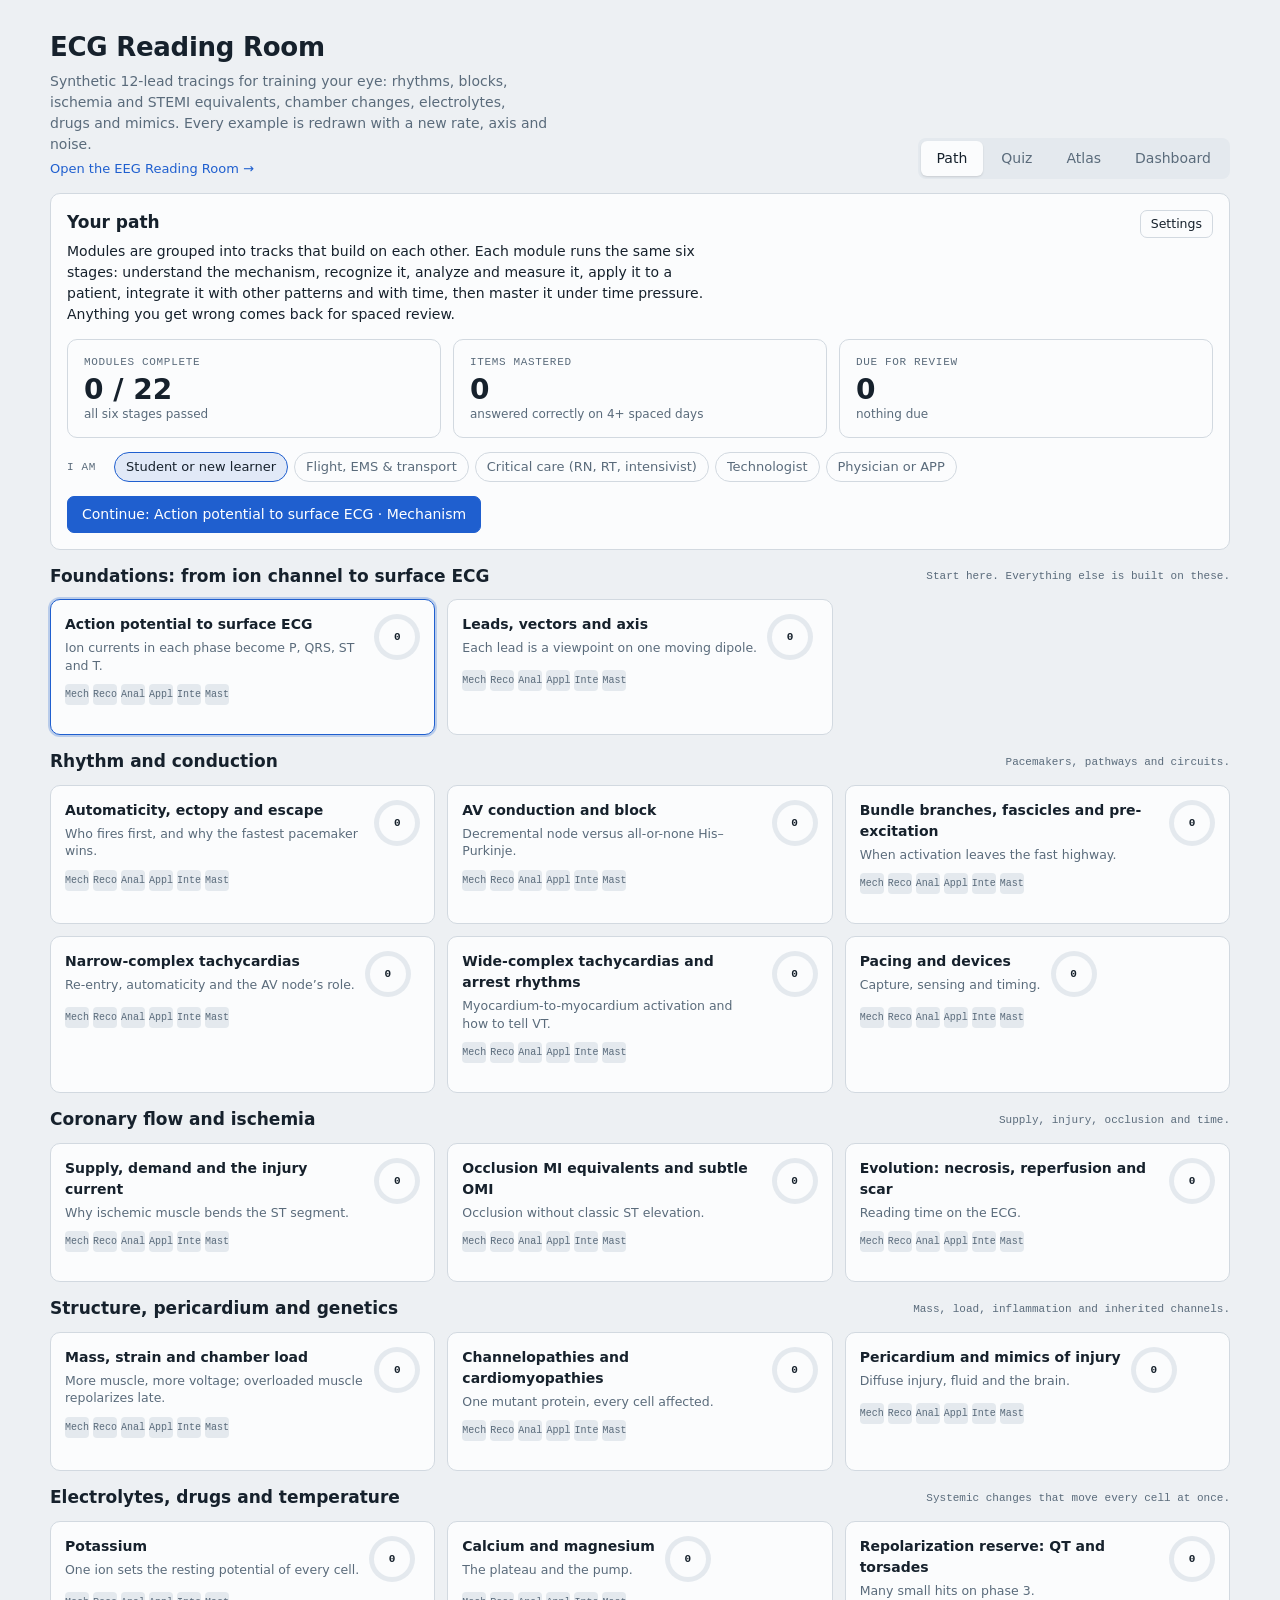
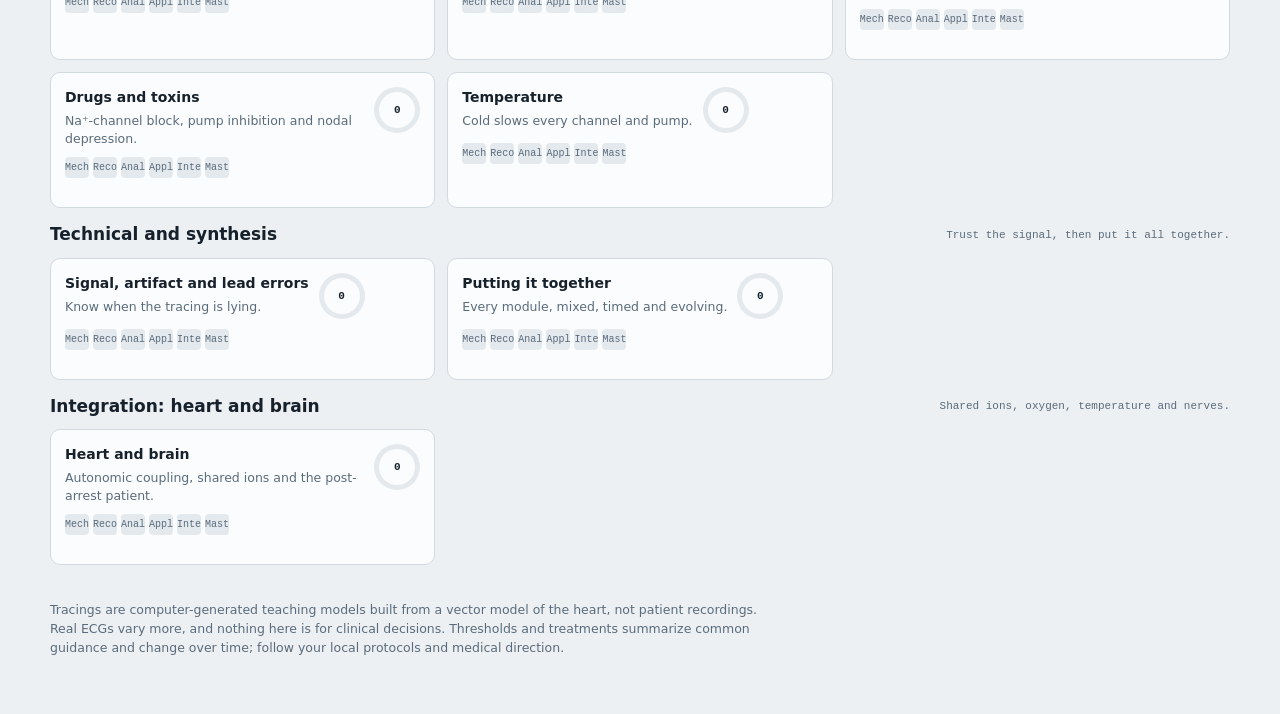
==== commit be53028c: "EEG trends, labs, neurofeedback, EDF import; shared brain-heart case; ECG heart-brain module and HRV" ====
--- a/ecg/index.html
+++ b/ecg/index.html
@@ -213,6 +213,57 @@
 .tpl{font-weight:700;font-family:var(--font-mono);display:inline-grid;place-items:center;width:24px;height:24px;border-radius:50%;background:var(--soft)}
 .tphead .tpfull{margin-left:auto}
 .qgrid.long{grid-template-columns:1fr}
+.lgrid{display:grid;grid-template-columns:repeat(4,minmax(0,1fr));gap:8px;max-width:560px}
+.lbtn{border:2px solid var(--line);background:var(--panel);border-radius:8px;padding:10px 6px;display:flex;flex-direction:column;align-items:center;gap:2px;color:var(--ink)}
+.lbtn b{font-size:15px}.lbtn span{font-family:var(--font-mono);font-size:11px;color:var(--muted)}
+.lbtn.on{border-color:var(--accent);background:color-mix(in srgb,var(--accent) 14%,var(--panel))}
+.lbtn.hit{border-color:var(--good);background:color-mix(in srgb,var(--good) 18%,var(--panel))}
+.lbtn.miss{border-color:var(--mark);border-style:dashed}
+.lbtn.extra{border-color:var(--bad);background:color-mix(in srgb,var(--bad) 10%,var(--panel))}
+.lk{display:inline-block;width:12px;height:12px;border-radius:3px;margin-right:6px;vertical-align:-1px;border:2px solid var(--line)}
+.lk.hit{border-color:var(--good);background:color-mix(in srgb,var(--good) 18%,var(--panel))}.lk.miss{border-color:var(--mark);border-style:dashed}.lk.extra{border-color:var(--bad)}
+.wsteps{margin:0;padding-left:20px;display:flex;flex-direction:column;gap:12px}.wsteps li{line-height:1.45}
+.wok,.wno{margin-top:4px;padding:4px 8px;border-radius:6px;font-size:13px}.wok{background:color-mix(in srgb,var(--good) 14%,var(--panel))}.wno{background:color-mix(in srgb,var(--bad) 12%,var(--panel))}
+.rform{display:flex;flex-direction:column;gap:8px}
+.rrow{display:grid;grid-template-columns:150px minmax(0,1fr);gap:10px;align-items:center}
+.rrow .seg{flex-wrap:wrap}.rrow .seg.rdx{display:grid;grid-template-columns:1fr 1fr}
+.rrow .seg button.rk-ok{background:color-mix(in srgb,var(--good) 22%,var(--panel));color:var(--ink)}.rrow .seg button.rk-no{background:color-mix(in srgb,var(--bad) 16%,var(--panel));color:var(--ink)}
+.alarm{display:flex;align-items:center;gap:12px;font-size:13px;color:var(--muted)}
+.abadge{background:var(--bad);color:#fff;font-weight:700;font-family:var(--font-mono);letter-spacing:.06em;padding:6px 12px;border-radius:6px;animation:ablink 1s steps(2) infinite}
+@keyframes ablink{50%{opacity:.55}}
+@media (max-width:560px){.rrow{grid-template-columns:1fr}.rrow .seg.rdx{grid-template-columns:1fr}}
+
+/* ---- HRV biofeedback (16_hrv.js) ---- */
+.hv-intro{display:grid;grid-template-columns:minmax(0,1.35fr) minmax(0,1fr);gap:18px;align-items:start}
+.hv-intro p{max-width:78ch}
+.hv-svg{width:100%;max-width:400px;height:auto;justify-self:center;display:block}
+.hv-main{display:grid;grid-template-columns:minmax(170px,230px) minmax(0,1fr);gap:18px;align-items:start}
+.hv-pacer{display:flex;flex-direction:column;align-items:center;gap:2px;padding-top:4px}
+.hv-pacer canvas{display:block;width:100%;max-width:230px;aspect-ratio:1;height:auto}
+.hv-cue{font-size:20px;font-weight:600;min-height:30px;text-align:center;font-variant-numeric:tabular-nums;letter-spacing:.01em}
+.hv-sub{font-size:12.5px;color:var(--muted);text-align:center;min-height:19px;font-variant-numeric:tabular-nums}
+.hv-cv{display:block;width:100%}
+.hv-leg{display:flex;flex-wrap:wrap;gap:4px 16px;font-size:12px;color:var(--muted)}
+.hv-leg i{display:inline-block;vertical-align:middle;margin-right:6px;font-style:normal}
+.hv-leg .ln{width:16px;height:2px;background:var(--trace)}
+.hv-leg .ar{width:14px;height:10px;background:color-mix(in srgb,var(--accent) 20%,transparent);border-top:1px solid color-mix(in srgb,var(--accent) 50%,transparent)}
+.hv-leg .pc{width:16px;height:0;border-top:2px dashed color-mix(in srgb,var(--accent) 70%,transparent)}
+.hv-leg .xx{color:var(--bad);font-weight:700;margin-right:4px}
+.hv-ctl{display:grid;grid-template-columns:minmax(0,1fr) minmax(0,1fr);gap:22px;align-items:start;border-top:1px solid var(--line);padding-top:14px}
+.hv-small{font-size:12.5px;color:var(--muted);max-width:92ch}
+.hv-small.mono{font-family:var(--font-mono);font-size:12px}
+.hv-chk{gap:6px;text-transform:none;letter-spacing:0;font-family:var(--font-ui);font-size:12.5px}
+.hv-chk input{margin:0;accent-color:var(--accent)}
+.hv-stat{font-size:12.5px;color:var(--muted)}
+.hv-tiles{grid-template-columns:repeat(auto-fit,minmax(min(170px,100%),1fr))}
+.hv-tiles .tile{padding:12px 14px}
+.hv-tiles .n{font-size:24px}
+.hv-tiles .n small{font-size:12px;color:var(--muted);font-weight:500}
+.hv-proto{display:grid;grid-template-columns:minmax(0,1fr) minmax(0,1.1fr);gap:18px;align-items:start}
+.hv-tab td,.hv-tab th{white-space:nowrap;font-variant-numeric:tabular-nums}
+.hv-tab tr.best td{background:color-mix(in srgb,var(--good) 14%,var(--panel));font-weight:600}
+@media (max-width:860px){.hv-intro,.hv-proto,.hv-ctl{grid-template-columns:1fr}}
+@media (max-width:640px){.hv-main{grid-template-columns:1fr}.hv-pacer canvas{max-width:190px}}
 
 /* ---- learning path ---- */
 .lring{--p:0;display:inline-grid;place-items:center;border-radius:50%;flex:none;background:conic-gradient(var(--accent) calc(var(--p)*1%),var(--soft) 0);position:relative;font-family:var(--font-mono);font-size:11px}
@@ -273,7 +324,7 @@
     <div class="card stack" id="qSetup">
       <div class="row">
         <div class="row"><span class="lbl">Mode</span><div class="seg" id="segMode"><button data-v="practice" aria-pressed="true">Practice</button><button data-v="exam" aria-pressed="false">Exam (15)</button></div></div>
-        <div class="row"><span class="lbl">Questions</span><div class="seg" id="segType"><button data-v="dx" aria-pressed="true">Diagnosis</button><button data-v="meas" aria-pressed="false">Measurements</button><button data-v="mech" aria-pressed="false">Mechanism</button><button data-v="traj" aria-pressed="false">Evolution</button><button data-v="mix" aria-pressed="false">Mixed</button></div></div>
+        <div class="row"><span class="lbl">Questions</span><div class="seg" id="segType"><button data-v="dx" aria-pressed="true">Diagnosis</button><button data-v="meas" aria-pressed="false">Measurements</button><button data-v="mech" aria-pressed="false">Mechanism</button><button data-v="traj" aria-pressed="false">Evolution</button><button data-v="ana" aria-pressed="false">Analysis</button><button data-v="mix" aria-pressed="false">Mixed</button></div></div>
         <div class="row"><span class="lbl">Difficulty</span><div class="seg" id="segDiff"><button data-v="easy" aria-pressed="false">Easy</button><button data-v="standard" aria-pressed="true">Standard</button><button data-v="hard" aria-pressed="false">Hard</button></div></div>
       </div>
       <div class="row" id="catChips"><span class="lbl">Include</span></div>
@@ -316,7 +367,7 @@
 
   <!-- ATLAS -->
   <section id="tab-atlas" role="tabpanel" aria-labelledby="tb-atlas" hidden>
-    <div class="row" style="margin-bottom:14px"><div class="seg" id="aSub" role="group" aria-label="Atlas section"><button type="button" data-sub="pat" aria-pressed="true">Patterns</button><button type="button" data-sub="evo" aria-pressed="false">Evolution</button><button type="button" data-sub="mech" aria-pressed="false">Mechanisms</button><button type="button" data-sub="sys" aria-pressed="false">Systematic read</button><button type="button" data-sub="lead" aria-pressed="false">Leads &amp; axis</button><button type="button" data-sub="rate" aria-pressed="false">Rate &amp; intervals</button><button type="button" data-sub="sig" aria-pressed="false">Signal &amp; filters</button></div></div>
+    <div class="row" style="margin-bottom:14px"><div class="seg" id="aSub" role="group" aria-label="Atlas section"><button type="button" data-sub="pat" aria-pressed="true">Patterns</button><button type="button" data-sub="evo" aria-pressed="false">Evolution</button><button type="button" data-sub="mech" aria-pressed="false">Mechanisms</button><button type="button" data-sub="sys" aria-pressed="false">Systematic read</button><button type="button" data-sub="lead" aria-pressed="false">Leads &amp; axis</button><button type="button" data-sub="rate" aria-pressed="false">Rate &amp; intervals</button><button type="button" data-sub="sig" aria-pressed="false">Signal &amp; filters</button><button type="button" data-sub="hrv" aria-pressed="false">HRV biofeedback</button><button type="button" data-sub="case" aria-pressed="false">Brain &amp; heart case</button></div></div>
     <div class="atlas" id="aPat">
       <div class="card plcard"><div class="plist" id="aList"></div></div>
       <label class="msel lbl">Pattern <select id="aSel"></select></label>
@@ -334,6 +385,8 @@
       </div>
     </div>
     <div class="stack" id="aEvo" hidden></div>
+    <div class="stack" id="aHrv" hidden></div>
+    <div class="stack" id="aCase" hidden></div>
     <div class="stack" id="aMech" hidden></div>
     <div class="stack" id="aSys" hidden></div>
     <div class="stack" id="aLead" hidden></div>
@@ -382,7 +435,7 @@
    Limb leads are Einthoven/Goldberger projections; precordial leads project onto unit
    directions in (mostly) the horizontal plane, each with its own gain (proximity). */
 const LEADS=['I','II','III','aVR','aVL','aVF','V1','V2','V3','V4','V5','V6'];
-const LIMB=LEADS.slice(0,6),PREC=LEADS.slice(6);
+const LIMB=LEADS.slice(0,6),PREC=LEADS.slice(6),XL=['V4R','V7','V8','V9'],ALLL=LEADS.concat(XL);
 const LG=.85;
 const PV={V1:{d:nrm([-.32,.12,.94]),g:1.05},V2:{d:nrm([-.05,.12,1]),g:1.45},V3:{d:nrm([.35,.12,.93]),g:1.45},V4:{d:nrm([.7,.15,.7]),g:1.35},V5:{d:nrm([.93,.12,.36]),g:1.15},V6:{d:nrm([1,.1,.05]),g:.95},
   V4R:{d:nrm([-.75,.15,.62]),g:.9},V7:{d:nrm([.8,.1,-.6]),g:.7},V8:{d:nrm([.45,.1,-.9]),g:.6},V9:{d:nrm([.1,.1,-1]),g:.55}};
@@ -450,16 +503,17 @@
   for(let i=0;i<n;i++){const x=X[i]*mx,I=LG*x,II=LG*(.5*x+.866*Y[i]);RA[i]=-(I+II)/3;LA[i]=(2*I-II)/3;LL[i]=(2*II-I)/3}
   const pv=R.opt.pv||{},pg=R.opt.pg||[1,1,1,1,1,1];
   PREC.forEach((k,j)=>{const d=pv[k]||PV[k].d,g=PV[k].g*pg[j],a=new Float32Array(n);for(let i=0;i<n;i++)a[i]=g*(d[0]*X[i]*mx+d[1]*Y[i]+d[2]*Z[i]);L[k]=a});
+  XL.forEach(k=>{const d=PV[k].d,g=PV[k].g,a=new Float32Array(n);for(let i=0;i<n;i++)a[i]=g*(d[0]*X[i]*mx+d[1]*Y[i]+d[2]*Z[i]);L[k]=a});
   const E={RA,LA,LL};if(R.ela.RA)for(let i=0;i<n;i++)RA[i]+=R.ela.RA[i];if(R.ela.LA)for(let i=0;i<n;i++)LA[i]+=R.ela.LA[i];if(R.ela.LL)for(let i=0;i<n;i++)LL[i]+=R.ela.LL[i];
   const inp={RA,LA,LL};if(R.opt.swap){const[a,b]=R.opt.swap,src=k=>k==='RL'?LL:E[k];if(a!=='RL')inp[a]=src(b);if(b!=='RL')inp[b]=src(a)}
   const ra=inp.RA,la=inp.LA,ll=inp.LL,I=new Float32Array(n),II=new Float32Array(n),III=new Float32Array(n),aVR=new Float32Array(n),aVL=new Float32Array(n),aVF=new Float32Array(n);
   for(let i=0;i<n;i++){I[i]=la[i]-ra[i];II[i]=ll[i]-ra[i];III[i]=ll[i]-la[i];aVR[i]=ra[i]-(la[i]+ll[i])/2;aVL[i]=la[i]-(ra[i]+ll[i])/2;aVF[i]=ll[i]-(ra[i]+la[i])/2;
-    const w=(ra[i]+la[i]+ll[i])/3;if(w)PREC.forEach(k=>L[k][i]-=w)}
+    const w=(ra[i]+la[i]+ll[i])/3;if(w){PREC.forEach(k=>L[k][i]-=w);XL.forEach(k=>L[k][i]-=w)}}
   Object.assign(L,{I,II,III,aVR,aVL,aVF});
   for(const k in R.loc)if(L[k]){const a=L[k],b=R.loc[k];for(let i=0;i<n;i++)a[i]+=b[i]}
   if(noise&&R.opt.noise!==0){const r=mkRand(R.seed*7+11),nz=R.opt.noise??1,emg=(R.opt.emg??.009)*nz,wan=(R.opt.wander??.05)*nz;
     const f1=r.r(.16,.3),p1=r.r(0,6.28);
-    LEADS.forEach(k=>{const a=L[k],e=bandNoise(r,25,150,emg),f2=r.r(.3,.7),p2=r.r(0,6.28),a1=wan*r.r(.3,1),a2=wan*r.r(.1,.4),a3=r.r(.001,.003);
+    ALLL.forEach(k=>{const a=L[k],e=bandNoise(r,25,150,emg),f2=r.r(.3,.7),p2=r.r(0,6.28),a1=wan*r.r(.3,1),a2=wan*r.r(.1,.4),a3=r.r(.001,.003);
       for(let i=0;i<n;i++){const t=i/FS;a[i]+=e[i]+a1*Math.sin(2*Math.PI*f1*t+p1+(k.length*.7))+a2*Math.sin(2*Math.PI*f2*t+p2)+a3*Math.sin(2*Math.PI*60*t)}})}
   return L}
 
@@ -468,7 +522,7 @@
   const t0=.45;if(tm.pm&&tm.pr!=null)tm.pm.forEach(b=>addB(T,t0-tm.pr,b));addV(T,t0,tm.vm);
   const L=deriveLeads(T,false);return{L,t0,vm:tm.vm,pr:tm.pr,n:700}}
 function measure(R){const tp=template(R);if(!tp)return null;const{L,t0,vm}=tp,i0=Math.round((t0+vm.on)*FS),i1=Math.round((t0+vm.off)*FS),ib=Math.max(0,i0-8);
-  const out={};LEADS.forEach(k=>{const a=L[k],b=a[ib];let mx=-9,mn=9,area=0;for(let i=i0;i<=i1;i++){const v=a[i]-b;mx=Math.max(mx,v);mn=Math.min(mn,v);area+=v}
+  const out={};ALLL.forEach(k=>{const a=L[k];if(!a)return;const b=a[ib];let mx=-9,mn=9,area=0;for(let i=i0;i<=i1;i++){const v=a[i]-b;mx=Math.max(mx,v);mn=Math.min(mn,v);area+=v}
     const j=a[i1]-b,st40=a[Math.min(tp.n-1,i1+20)]-b,st60=a[Math.min(tp.n-1,i1+30)]-b,st80=a[Math.min(tp.n-1,i1+40)]-b;let tmax=-9,tmin=9;const te=Math.round((t0+vm.qt)*FS);for(let i=i1+40;i<=Math.min(tp.n-1,te);i++){const v=a[i]-b;tmax=Math.max(tmax,v);tmin=Math.min(tmin,v)}
     let qd=0,qa=0;for(let i=i0;i<=i1;i++){const v=a[i]-b;if(v<-.015){qd++;qa=Math.min(qa,v)}else if(v>.015)break}
     let pa=0,pmin=0;if(tp.pr!=null){const ps=Math.round((t0-tp.pr)*FS);for(let i=Math.max(0,ps);i<i0;i++){pa=Math.max(pa,a[i]-b);pmin=Math.min(pmin,a[i]-b)}}
@@ -597,7 +651,7 @@
 /* ---- ischemia & infarction ---- */
 GEN.antstemi=R=>{const r=R.r,hr=r.r(75,105),pr=r.r(.13,.17),qt=qtF(hr,.42),vm=V({axis:r.r(30,70),amp:r.r(.9,1.1),qt,sep:0,xq:[{c:.02,wl:.01,A:.32,d:nrm([-.15,.1,-.95])}],stA:r.r(.26,.34),std:nrm([.45,-.42,.8]),stra:.025,t:[{c:qt-.115,wl:.075,wr:.05,A:.52,d:nrm([.35,-.15,.9])}]}),pm=nP(r);
   sinus(R,{hr,pr,vm,pm});R.tm={vm,pm,pr};R.meta.rhy='Sinus rhythm';R.autoST=1};
-GEN.infstemi=R=>{const r=R.r,hr=r.r(52,78),pr=r.r(.15,.21),qt=qtF(hr,.42),vm=V({axis:r.r(55,80),qt,xq:[{c:.018,wl:.009,A:.24,d:nrm([.1,-1,.1])}],stA:r.r(.26,.34),std:nrm([-.22,1,-.05]),stra:.025,t:[{c:qt-.115,wl:.075,wr:.05,A:.5,d:nrm([-.05,1,.5])}]}),pm=nP(r);
+GEN.infstemi=R=>{const r=R.r,hr=r.r(52,78),pr=r.r(.15,.21),qt=qtF(hr,.42),vm=V({axis:r.r(55,80),qt,xq:[{c:.018,wl:.009,A:.24,d:nrm([.1,-1,.1])}],stA:r.r(.26,.34),std:nrm([-.14,1,-.2]),stra:.025,t:[{c:qt-.115,wl:.075,wr:.05,A:.5,d:nrm([-.05,1,.5])}]}),pm=nP(r);
   sinus(R,{hr,pr,vm,pm});R.tm={vm,pm,pr};R.meta.rhy='Sinus rhythm';R.autoST=1};
 GEN.latstemi=R=>{const r=R.r,hr=r.r(70,100),pr=r.r(.13,.17),qt=qtF(hr,.42),vm=V({axis:r.r(25,55),qt,stA:r.r(.24,.3),std:nrm([.85,-.5,-.25]),stra:.025,t:[{c:qt-.115,wl:.075,wr:.05,A:.5,d:nrm([.8,-.3,.25])}]}),pm=nP(r);
   sinus(R,{hr,pr,vm,pm});R.tm={vm,pm,pr};R.meta.rhy='Sinus rhythm';R.autoST=1};
@@ -689,7 +743,7 @@
 GEN.takotsubo=R=>{const r=R.r,hr=r.r(78,100),pr=r.r(.13,.17),qt=r.r(.47,.52)*Math.cbrt(60/hr),d=nrm([.55,.3,.8]),vm=V({axis:r.r(40,70),qt,tfix:1,stA:.04,std:d,t:[{c:qt-.13,wl:.08,wr:.065,A:-.75,d}]}),pm=nP(r);
   sinus(R,{hr,pr,vm,pm});R.tm={vm,pm,pr};R.meta.rhy='Sinus rhythm';hl(R,['V2','V3','V4','V5','V6','I','aVL','II'],'Deep, wide T inversion with long QT, no Q waves')};
 /* ---- tachycardias, wide and narrow ---- */
-GEN.svtab=R=>{const r=R.r,hr=r.r(165,205),lb=r.chance(.5),qt=qtF(hr),vm=lb?lbbbM(r,{qt}):rbbbM(r,{qt});sinus(R,{hr,vm,jit:.003});R.tm={vm,pm:null,pr:null};R.meta.rhy=`SVT with ${lb?'LBBB':'RBBB'} aberrancy`;R.meta.prq='none';R.meta.variant=lb?'LBBB':'RBBB';
+GEN.svtab=R=>{const r=R.r,hr=r.r(165,205),lb=r.chance(.5),qt=qtF(hr),vm=lb?V({q:[{c:.02,wl:.012,A:.8,d:nrm([.85,.15,-.05])},{c:.058,wl:.02,A:1.35,d:nrm([.5,.3,-.8])},{c:.1,wl:.024,A:.55,d:nrm([.8,.05,-.6])}],qt,stA:.15,std:nrm([-.6,-.15,.8]),stra:.03,t:[{c:qt-.1,wl:.07,wr:.045,A:.4,d:nrm([-.65,-.25,.7])}]}):rbbbM(r,{qt,xq:[{c:.086,wl:.016,wr:.014,A:.8,d:nrm([-.65,-.05,.75])}]});sinus(R,{hr,vm,jit:.003});R.tm={vm,pm:null,pr:null};R.meta.rhy=`SVT with ${lb?'LBBB':'RBBB'} aberrancy`;R.meta.prq='none';R.meta.variant=lb?'LBBB':'RBBB';
   hl(R,lb?['V1','V6']:['V1','I','V6'],lb?'Typical LBBB shape: rapid initial deflection':'Typical RBBB shape: rsR′, slurred S')};
 const wpwM=(r,f,dir)=>{const d=dir||nrm([-.35,.5,.8]);return V({q:[{c:.07,wl:.03*(.7+.8*f),wr:.014,A:1.3*f+.2,d},{c:.098+.02*f,wl:.016+.01*f,A:1.3*(1-.6*f),d:fv(60,-.25)},{c:.125+.02*f,wl:.012,A:.3*(1-.5*f),d:nrm([-.35,-.55,-.75])}],qt:.32,td:neg(d),tA:.25+.15*f})};
 GEN.preaf=R=>{const r=R.r,hr=r.r(190,250),mk=[.25,.5,.75,1].map(f=>wpwM(r,f));irregular(R,hr,.6,1.45,()=>mk[Math.floor(r.u()*4)],{min:.19});fwaves(R,.04);
@@ -699,7 +753,7 @@
 GEN.fascvt=R=>{const r=R.r,hr=r.r(150,185),qt=Math.min(.34,60/hr*.9),vm=V({axis:r.r(-75,-55),s:1.12,sepd:nrm([-.2,.85,.45]),sep:1.2,z:-.3,xq:[{c:.095,wl:.018,A:.7,d:nrm([-.6,.1,.78])}],term:.3,qt,td:nrm([.65,.45,-.45]),tA:.35,kind:'v'}),pm=nP(r);
   sinus(R,{hr,vm,jit:.003});let tp=-r.r(0,.8);const pa=60/r.r(70,90);while(tp<DUR){addP(R,tp,pm,{cond:false});tp+=pa}R.tm={vm,pm:null,pr:null};R.meta.rhy='Fascicular VT (idiopathic, left posterior fascicle)';R.meta.prq='none';
   hl(R,['V1'],'RBBB-like, relatively narrow');hl(R,['II','III','aVF'],'Superior (left) axis','b')};
-GEN.rvotvt=R=>{const r=R.r,hr=r.r(160,200),qt=Math.min(.34,60/hr*.9),vm=V({q:[{c:.05,wl:.03,A:1.4,d:nrm([.15,.85,-.5])},{c:.112,wl:.025,A:.7,d:nrm([.45,.6,-.65])}],qt,t:[{c:qt-.09,wl:.06,wr:.04,A:.32,d:nrm([-.3,-.75,.55])}],kind:'v'}),pm=nP(r);
+GEN.rvotvt=R=>{const r=R.r,hr=r.r(160,200),qt=Math.min(.34,60/hr*.9),vm=V({q:[{c:.09,wl:.036,A:1.4,d:nrm([.15,.85,-.5])},{c:.14,wl:.016,A:.8,d:nrm([.45,.6,-.65])}],qt,t:[{c:qt-.09,wl:.06,wr:.04,A:.32,d:nrm([-.3,-.75,.55])}],kind:'v'}),pm=nP(r);
   sinus(R,{hr,vm,jit:.003});let tp=-r.r(0,.8);const pa=60/r.r(70,90);while(tp<DUR){addP(R,tp,pm,{cond:false});tp+=pa}R.tm={vm,pm:null,pr:null};R.meta.rhy='Right ventricular outflow tract VT';R.meta.prq='none';hl(R,['V1'],'LBBB-like');hl(R,['II','III','aVF'],'Inferior axis: tall R inferiorly','b')};
 GEN.bidir=R=>{const r=R.r,hr=r.r(140,170),qt=Math.min(.34,60/hr*.88),a=V({axis:-60,s:1.15,amp:1.35,sepd:nrm([-.2,.85,.45]),sep:1.3,z:-.3,xq:[{c:.098,wl:.018,A:.7,d:nrm([-.6,.1,.78])}],term:.3,qt,td:nrm([.6,.4,-.4]),tA:.32,kind:'v'}),b=V({axis:115,s:1.15,amp:1.35,sepd:nrm([.45,-.75,.3]),sep:1.3,z:-.3,xq:[{c:.098,wl:.018,A:.7,d:nrm([-.6,.1,.78])}],term:.3,qt,td:nrm([.3,-.5,-.4]),tA:.32,kind:'v'});
   sinus(R,{hr,vm:i=>i%2?b:a,jit:.003});R.tm={vm:a,pm:null,pr:null};R.meta.rhy='Bidirectional VT';R.meta.prq='none';R.meta.reg='reg';R.meta.noMeas=['axis'];hl(R,['II','aVF','I'],'QRS axis flips every beat')};
@@ -1746,11 +1800,12 @@
   if(!M.prq)M.prq=M.pr==null?'none':M.pr<120?'short':M.pr>200?'long':'normal'}
 function stThr(k){return k==='V2'||k==='V3'?.15:.1}
 function autoST(R){if(!R.ms)return;const up=[],dn=[];LEADS.forEach(k=>{const s=R.ms.leads[k].st40;if(s>=stThr(k))up.push(k);else if(s<=-.05)dn.push(k)});
-  if(up.length)hl(R,up,'ST elevation','a');if(dn.length)hl(R,dn,'ST depression','b')}
+  if(up.length)hl(R,up,'ST elevation','a');if(dn.length)hl(R,dn,'ST depression','b');
+  const xu=XL.filter(k=>R.ms.leads[k]&&R.ms.leads[k].st40>=(k==='V4R'?.1:.05));if(xu.length)hl(R,xu,'ST elevation in added leads (V4R ≥ 1 mm, V7–V9 ≥ 0.5 mm)','a')}
 function generate(pid,seed){const R=newRec(seed>>>0);GEN[pid](R);R.L=deriveLeads(R);R.ms=measure(R);computeMeta(R);if(R.autoST)autoST(R);R.pid=pid;R._c={};return R}
 
 /* ============ 12-lead viewer ============ */
-const LAYOUT={'3x4':[['I','aVR','V1','V4'],['II','aVL','V2','V5'],['III','aVF','V3','V6']],'6x2':[['I','V1'],['II','V2'],['III','V3'],['aVR','V4'],['aVL','V5'],['aVF','V6']],'12':LEADS.map(l=>[l])};
+const LAYOUT={'3x4':[['I','aVR','V1','V4'],['II','aVL','V2','V5'],['III','aVF','V3','V6']],'15':[['I','aVR','V1','V4'],['II','aVL','V2','V5'],['III','aVF','V3','V6'],['V4R','V7','V8','V9']],'6x2':[['I','V1'],['II','V2'],['III','V3'],['aVR','V4'],['aVL','V5'],['aVF','V6']],'12':LEADS.map(l=>[l])};
 const FILT={diag:{hp:.05,lp:150,lab:'0.05–150 Hz'},st:{hp:.05,lp:40,lab:'0.05–40 Hz'},mon:{hp:.5,lp:40,lab:'0.5–40 Hz'}};
 const DEFV={fmt:'3x4',gain:10,speed:25,filt:'diag',notch:false,strip:'II'};
 function leadData(rec,v){const key=v.filt+'|'+v.notch;if(rec._c[key])return rec._c[key];const f=FILT[v.filt],o={};
@@ -1761,7 +1816,7 @@
   const self={rec:null,v:{...DEFV,...(opt.v||{})},ann:false,meas:null,overlay:null,cal:false};
   host.innerHTML='';const wrap=el('div','vwrap');
   wrap.innerHTML=(opt.tools===false?'':`<div class="vtools">
-  <label>Layout <select data-k="fmt"><option value="3x4">3 × 4 + rhythm</option><option value="6x2">6 × 2 + rhythm</option><option value="12">12 × 1</option></select></label>
+  <label>Layout <select data-k="fmt"><option value="3x4">3 × 4 + rhythm</option><option value="15">16-lead (+ V4R, V7–V9)</option><option value="6x2">6 × 2 + rhythm</option><option value="12">12 × 1</option></select></label>
   <label>Rhythm strip <select data-k="strip">${LEADS.map(l=>`<option>${l}</option>`).join('')}</select></label>
   <label>Gain <select data-k="gain"><option value="5">5 mm/mV</option><option value="10">10 mm/mV</option><option value="20">20 mm/mV</option></select></label>
   <label>Speed <select data-k="speed"><option value="25">25 mm/s</option><option value="50">50 mm/s</option></select></label>
@@ -1782,7 +1837,7 @@
   self.setOverlay=f=>{self.overlay=f;self.draw()};
   self.draw=()=>{if(!self.rec)return;const rec=self.rec,v=self.v,D=leadData(rec,v),C=cssv(),dpr=window.devicePixelRatio||1;
     const lay=LAYOUT[v.fmt],cols=lay[0].length,strip=v.fmt!=='12'&&opt.strip!==false,nr=lay.length+(strip?1:0);
-    const s=v.speed,g=v.gain,rowMM=v.fmt==='12'?{5:13,10:19,20:32}[g]:{5:17,10:27,20:44}[g],LM=3+.2*s+2,Wmm=LM+DUR*s+2;
+    const s=v.speed,g=v.gain,rowMM=v.fmt==='12'?{5:13,10:19,20:32}[g]:v.fmt==='15'?{5:15,10:24,20:40}[g]:{5:17,10:27,20:44}[g],LM=3+.2*s+2,Wmm=LM+DUR*s+2;
     // annotation label levels (spans and points)
     const anns=self.ann?rec.ann:[],labs=anns.filter(a=>a.type!=='hl');let lev=0;const ends=[];
     const TMbase=4;const cw=Math.max(sc.clientWidth||700,320),pm=Math.max(opt.minPm??2.9,(cw-2)/Wmm);
@@ -1822,7 +1877,8 @@
     if(self.meas){const[a,b]=self.meas,xa=X(a.t),xb=X(b.t);ctx.strokeStyle=C.mk;ctx.lineWidth=1.3;ctx.setLineDash([5,3]);ctx.beginPath();ctx.moveTo(xa,TOPpx);ctx.lineTo(xa,H);ctx.moveTo(xb,TOPpx);ctx.lineTo(xb,H);ctx.stroke();
       ctx.setLineDash([]);ctx.beginPath();ctx.moveTo(xa,a.y);ctx.lineTo(xb,a.y);ctx.stroke();if(Math.abs(b.y-a.y)>4){ctx.setLineDash([2,3]);ctx.beginPath();ctx.moveTo(xb-14,b.y);ctx.lineTo(xb+14,b.y);ctx.moveTo(xb,a.y);ctx.lineTo(xb,b.y);ctx.stroke();ctx.setLineDash([])}}
     // legend for lead highlights
-    if(hls.length){leg.hidden=false;leg.innerHTML=hls.map(a=>`<span class="lg ${a.k==='b'?'b':'a'}"><i></i>${a.txt}: <b>${a.leads.join(', ')}</b></span>`).join('')}else leg.hidden=true};
+    const vis=new Set(lay.flat().concat(strip?[v.strip]:[])),hv=hls.map(a=>({...a,leads:a.leads.filter(k=>vis.has(k))})).filter(a=>a.leads.length);
+    if(hv.length){leg.hidden=false;leg.innerHTML=hv.map(a=>`<span class="lg ${a.k==='b'?'b':'a'}"><i></i>${a.txt}: <b>${a.leads.join(', ')}</b></span>`).join('')}else leg.hidden=true};
   const pos=e=>{const b=cv.getBoundingClientRect();return{x:e.clientX-b.left,y:e.clientY-b.top}};
   const tOf=x=>clamp((x/G.pm-G.LM)/G.s,0,DUR);
   const show=()=>{if(!self.meas)return;const[a,b]=self.meas,dt=Math.abs(b.t-a.t),dv=(a.y-b.y)/(G.g*G.pm);read.textContent=dt<.01?'':`Δt ${(dt*1000).toFixed(0)} ms · ${(dt*25).toFixed(1)} small boxes · rate ${(60/dt).toFixed(0)}/min${Math.abs(dv)>.04?` · ΔV ${dv.toFixed(2)} mV (${(dv*10).toFixed(1)} mm)`:''}`};
@@ -1844,7 +1900,7 @@
 function patStats(){const o={};P.forEach(p=>o[p.id]={n:0,ok:0});DB.answers.forEach(a=>{const s=o[a.pid];if(s){s.n++;if(a.ok)s.ok++}});return o}
 
 /* ============ measurement questions ============ */
-const MT={rate:'Rate',rhythm:'Regularity',axis:'Axis',pr:'PR interval',qrs:'QRS width',qtc:'QTc'};
+const MT={rate:'Rate',rhythm:'Regularity',axis:'Axis',pr:'PR interval',qrs:'QRS width',qtc:'QTc',lead:'Lead selection',wct:'WCT algorithm',read:'Structured read',alarm:'Alarm triage'};
 const near=(v,bs,tol)=>bs.some(b=>Math.abs(v-b)<tol);
 function axisCat(a){return a>=-30&&a<=90?0:a<-30&&a>=-90?1:a>90&&a<=180?2:3}
 function measOptions(R,r){const M=R.meta,no=M.noMeas||[],out=[];
@@ -1898,15 +1954,15 @@
   else if(S.diff==='easy'){d=[...shuffle(other,r),...shuffle(sameCat,r)];d=d.filter(x=>!sim.includes(x)).concat(d.filter(x=>sim.includes(x)))}
   else d=[...shuffle(sim.slice(0,2),r),...shuffle(sameCat,r),...shuffle(other,r)];
   d=[...new Set(d)].slice(0,3);return shuffle([pid,...d],r)}
-function newQ(pid,kind,seed){seed=seed??Math.floor(Math.random()*1e9);if(kind==='traj')return newTrajQ(seed);const r=mkRand(seed+3),rec=generate(pid,seed);
+function newQ(pid,kind,seed){seed=seed??Math.floor(Math.random()*1e9);if(kind==='traj')return newTrajQ(seed);if(kind==='ana'){const r=mkRand(seed+5),x=r.u();let q=null;if(wctQ.can(pid)&&x<.6)q=wctQ(pid,seed);else if(x<.35&&leadQ.can(pid))q=leadQ(pid,seed);else if(x<.7)q=readQ(pid,seed);else q=alarmQ(seed);if(q)return q;kind='dx'}const r=mkRand(seed+3),rec=generate(pid,seed);
   if(kind==='meas'){const ts=measOptions(rec,r);if(ts.length){const t=ts[Math.floor(r.u()*ts.length)];return{kind,pid,seed,rec,m:makeMeas(rec,t,r),chosen:null,hint:0}}}
   if(kind==='mech'){const m=makeMech(rec,r);if(m)return{kind,pid,seed,rec,m,chosen:null,hint:0}}
   return{kind:'dx',pid,seed,rec,opts:options(pid,r),chosen:null,hint:0,q2c:null}}
-const kindNow=()=>{if(S.qt!=='mix')return S.qt;const x=Math.random();return x<.38?'dx':x<.6?'meas':x<.8?'mech':'traj'};
+const kindNow=()=>{if(S.qt!=='mix')return S.qt;const x=Math.random();return x<.34?'dx':x<.52?'meas':x<.7?'mech':x<.85?'traj':'ana'};
 function setStage(){$('#qIntro').hidden=!!S.q||!!S.exam&&S.exam.done;$('#qStage').hidden=!S.q&&!(S.exam&&S.exam.done)}
-function showQ(q){S.q=q;S.seen.push(q.pid);setStage();if(q.kind==='traj'){$('#qViewer').hidden=true}else{$('#qViewer').hidden=false;qViewer.setRec(q.rec);qViewer.setAnn(false)}$('#qAnn').checked=false;renderCard()}
-const isOk=q=>q.kind==='traj'?trajOk(q):q.kind==='dx'?q.chosen===q.pid:q.chosen===q.m.a;
-function recordAnswer(q,mode){const ok=isOk(q);if(q.kind==='case')DB.q2.push({pid:q.pid,ok,ts:Date.now(),c:1});else if(q.kind==='traj')DB.traj.push({scn:q.scn||q.pid,tt:q.tt,ok,m:mode,ts:Date.now()});else if(q.kind==='dx')DB.answers.push({pid:q.pid,ch:q.chosen,ok,h:q.hint>0?1:0,m:mode,ts:Date.now()});else if(q.kind==='mech')DB.mech.push({pid:q.pid,t:q.m.type,c:q.m.c,ok,m:mode,ts:Date.now()});else DB.meas.push({pid:q.pid,t:q.m.type,ok,m:mode,ts:Date.now()});
+function showQ(q){S.q=q;S.seen.push(q.pid);setStage();if(q.kind==='traj'||q.kind==='alarm'){$('#qViewer').hidden=true}else{$('#qViewer').hidden=false;qViewer.setRec(q.rec);qViewer.setAnn(false)}$('#qAnn').checked=false;renderCard()}
+const isOk=q=>q.kind==='traj'?trajOk(q):['lead','read','wct','alarm'].includes(q.kind)?extraOk(q):q.kind==='dx'?q.chosen===q.pid:q.chosen===q.m.a;
+function recordAnswer(q,mode){const ok=isOk(q);if(['lead','read','wct','alarm'].includes(q.kind))DB.meas.push({pid:q.pid,t:q.kind,ok,m:mode,ts:Date.now()});else if(q.kind==='case')DB.q2.push({pid:q.pid,ok,ts:Date.now(),c:1});else if(q.kind==='traj')DB.traj.push({scn:q.scn||q.pid,tt:q.tt,ok,m:mode,ts:Date.now()});else if(q.kind==='dx')DB.answers.push({pid:q.pid,ch:q.chosen,ok,h:q.hint>0?1:0,m:mode,ts:Date.now()});else if(q.kind==='mech')DB.mech.push({pid:q.pid,t:q.m.type,c:q.m.c,ok,m:mode,ts:Date.now()});else DB.meas.push({pid:q.pid,t:q.m.type,ok,m:mode,ts:Date.now()});
   if(mode==='practice'){S.streak=ok?S.streak+1:0;DB.best=Math.max(DB.best||0,S.streak)}store.save(DB);LRN.record(q,ok);return ok}
 function startQuiz(){S.streak=0;S.seen=[];if(S.mode==='exam'){const st=patStats(),r=mkRand(Date.now()),pl=pool();let ids=pl.map(p=>({id:p.id,w:(st[p.id].n?1+2*(1-st[p.id].ok/st[p.id].n):2)*r.u()})).sort((a,b)=>b.w-a.w).slice(0,Math.min(15,pl.length)).map(x=>x.id);
     while(ids.length<15)ids.push(pl[Math.floor(r.u()*pl.length)].id);ids=shuffle(ids,r);S.exam={qs:ids.map(id=>newQ(id,kindNow())),i:0,done:false};showQ(S.exam.qs[0])}
@@ -2915,7 +2971,8 @@
  {id:'C',name:'Coronary flow and ischemia',sum:'Supply, injury, occlusion and time.',mods:['supply','omi','evol']},
  {id:'D',name:'Structure, pericardium and genetics',sum:'Mass, load, inflammation and inherited channels.',mods:['mass','genetic','peri']},
  {id:'E',name:'Electrolytes, drugs and temperature',sum:'Systemic changes that move every cell at once.',mods:['k','camg','qt','tox','temp']},
- {id:'F',name:'Technical and synthesis',sum:'Trust the signal, then put it all together.',mods:['tech','synth']}];
+ {id:'F',name:'Technical and synthesis',sum:'Trust the signal, then put it all together.',mods:['tech','synth']},
+ {id:'G',name:'Integration: heart and brain',sum:'Shared ions, oxygen, temperature and nerves.',mods:['neuro']}];
 const MODS={
  found:{name:'Action potential to surface ECG',sum:'Ion currents in each phase become P, QRS, ST and T.',intro:'The surface ECG is the voltage difference between cells that are at different phases of their action potentials. Phase 0 sodium entry writes the QRS, the calcium plateau the ST segment, potassium-driven phase 3 the T wave, and phase 4 in pacemaker cells sets the rate.',
   con:['restK','naAvail','plateau','repol','disp','seq','auto','autonom'],pats:['nsr','sarr','sbrady','stach','erp','athlete','child'],labs:[['ap','Action potential lab'],['rate','Rate & intervals']]},
@@ -2957,10 +3014,12 @@
   con:['temp','ito','auto'],pats:['hypothermia'],scn:['hypothermiaCourse']},
  tech:{name:'Signal, artifact and lead errors',sum:'Know when the tracing is lying.',intro:'Before any diagnosis, confirm the signal: electrode placement, reversal, filters and artifact. Most errors are predictable from Einthoven’s triangle and from the frequency content of noise versus cardiac signals.',
   con:['artifact','position'],pats:['artifact','tremor','cpr','lrrev','lallrev','rarl','vswap','v1v2high'],labs:[['sig','Signal & filters'],['lead','Leads & axis']]},
+ neuro:{name:'Heart and brain',sum:'Autonomic coupling, shared ions and the post-arrest patient.',intro:'The same ions, oxygen supply, temperature and autonomic nerves link the ECG and the EEG. Brain injury floods the heart with catecholamines (deep T inversion, long QT, takotsubo); seizures speed or stop the heart; potassium, cold and Na⁺-channel toxins change both tracings; cardiac arrest starves the brain within seconds. Resonance breathing shows the vagal brainstem–heart loop in real time.',
+  con:['catechol','autonom','restK','temp','naBlock','ikrBlock'],pats:['cerebralT','takotsubo','hypothermia','hyperk','tca','lqt','sbrady','stach','sarr'],scn:['hypothermiaCourse','tcaOD','hyperK','takoCourse'],labs:[['case','Post-arrest case (both tracings)'],['hrv','HRV biofeedback']]},
  synth:{name:'Putting it together',sum:'Every module, mixed, timed and evolving.',intro:'The capstone draws from every module: mixed diagnoses, measurements, mechanisms, decisions and evolution. It reflects how tracings arrive in practice: unlabeled, sometimes evolving, and needing a reason as well as a name.',
   con:['seq','injury','restK','reentry','naBlock'],pats:[],scn:[],labs:[['sys','Systematic read']]}};
-MODS.synth.pats=[...new Set(Object.values(MODS).flatMap(m=>m.pats||[]))];MODS.synth.scn=[...SCNL];
-const CORE={student:null,ems:['found','leads','auto','av','narrow','wide','pace','supply','omi','evol','k','tox','tech','synth'],icu:['found','leads','auto','av','ivc','narrow','wide','pace','supply','omi','evol','k','camg','qt','tox','temp','tech','synth'],tech:['found','leads','auto','av','ivc','narrow','wide','pace','supply','mass','tech','synth'],clin:null};
+MODS.synth.pats=[...new Set(Object.values(MODS).filter(m=>m!==MODS.synth).flatMap(m=>m.pats||[]))];MODS.synth.scn=[...SCNL];
+const CORE={student:null,ems:['found','leads','auto','av','narrow','wide','pace','supply','omi','evol','k','tox','tech','synth'],icu:['found','leads','auto','av','ivc','narrow','wide','pace','supply','omi','evol','k','camg','qt','tox','temp','tech','synth','neuro'],tech:['found','leads','auto','av','ivc','narrow','wide','pace','supply','mass','tech','synth'],clin:null};
 
 /* ---- application questions: what the finding means for the patient ---- */
 function caseQ(pid,seed){seed=seed??Math.floor(Math.random()*1e9);const r=mkRand(seed+29),rec=generate(pid,seed),p=PM[pid];
@@ -2978,15 +3037,15 @@
 
 /* ---- stage question makers ---- */
 function pickItem(list,prefix,used){const d=LRN&&DB.srs?DB.srs:{},t=Date.now();const w=list.map(x=>{const it=d[prefix+x];let v=it?(it.b<2?3:it.due<=t?2:1/(1+it.b)):2.5;if(used&&used.has(x))v*=.08;return v});let s=w.reduce((a,b)=>a+b,0)*Math.random();for(let i=0;i<list.length;i++){s-=w[i];if(s<=0)return list[i]}return list[0]}
-function anaQ(pid,r){const kinds=['meas','meas'];if(typeof leadQ==='function'&&leadQ.can(pid))kinds.push('lead','lead');if(typeof wctQ==='function'&&wctQ.can(pid))kinds.push('wct','wct');const k=kinds[Math.floor(r.u()*kinds.length)];
-  if(k==='lead'){const q=leadQ(pid);if(q)return q}if(k==='wct'){const q=wctQ(pid);if(q)return q}const q=newQ(pid,'meas');return q.kind==='meas'?q:null}
+function anaQ(pid,r){const kinds=['meas','meas'];if(MODS.tech.pats.includes(pid))kinds.push('alarm');if(typeof leadQ==='function'&&leadQ.can(pid))kinds.push('lead','lead');if(typeof wctQ==='function'&&wctQ.can(pid))kinds.push('wct','wct');const k=kinds[Math.floor(r.u()*kinds.length)];
+  if(k==='alarm'){const q=alarmQ();if(q)return q}if(k==='lead'){const q=leadQ(pid);if(q)return q}if(k==='wct'){const q=wctQ(pid);if(q)return q}const q=newQ(pid,'meas');return q.kind==='meas'?q:null}
 function cumulPats(mid){const all=[...(MODS[mid].pats||[])],d=DB.path||{};Object.keys(MODS).forEach(m=>{if(m!==mid&&m!=='synth'&&d[m]&&d[m].rec&&d[m].rec.done)all.push(...(MODS[m].pats||[]))});return[...new Set(all)]}
 function stageQ(mid,sk,i,sess){const m=MODS[mid],r=mkRand(Date.now()+i*977),used=sess.used||(sess.used=new Set()),pats=m.pats||[],take=(list,pre)=>{const x=pickItem(list,pre,used);used.add(x);return x};
   const withDiff=(d,f)=>{const o=S.diff;S.diff=d;try{return f()}finally{S.diff=o}};
   if(sk==='mech'){for(let k=0;k<6;k++){const q=mechQ(take(pats,'mech:'),'why');if(q)return q}return null}
   if(sk==='rec')return newQ(take(pats,'dx:'),'dx');
   if(sk==='ana'){for(let k=0;k<8;k++){const q=anaQ(take(pats,'meas:'),r);if(q)return q}return newQ(take(pats,'dx:'),'dx')}
-  if(sk==='app')return caseQ(take(pats,'case:'));
+  if(sk==='app'){if(mid==='tech'&&r.u()<.5){const q=alarmQ();if(q)return q}if(r.u()<.35){const q=readQ(take(pats,'read:'));if(q)return q}return caseQ(take(pats,'case:'))}
   if(sk==='int'){const scn=(m.scn||[]),mode=i%3;
     if(mode===0&&scn.length){const s=scn[Math.floor(r.u()*scn.length)];return newTrajQ(Math.floor(Math.random()*1e9),null,s)}
     if(mode<=1){for(let k=0;k<6;k++){const q=mechQ(take(pats,'mech:'),'link');if(q&&q.m.type==='link')return q}}
@@ -2996,21 +3055,449 @@
     if(k==='case')return caseQ(pid);if(k==='mech'){const q=mechQ(pid,'why');if(q)return q}if(k==='meas'){const q=newQ(pid,'meas');if(q.kind==='meas')return q}return withDiff('hard',()=>newQ(pid,'dx'))}
   return null}
 function reviewQ(key){const[k,id]=key.split(':');if(k==='traj')return SCN[id]?newTrajQ(Math.floor(Math.random()*1e9),null,id):null;if(!PM[id])return null;
-  if(k==='mech')return mechQ(id,'why')||newQ(id,'dx');if(k==='case')return caseQ(id);if(k==='meas'){const q=newQ(id,'meas');return q}if(k==='lead'&&typeof leadQ==='function'){const q=leadQ(id);if(q)return q}return newQ(id,'dx')}
-const qLabel=q=>{const n=q.pid&&PM[q.pid]?PM[q.pid].name:'';if(q.kind==='traj')return`${TT[q.tt]} · ${q.scn?SCN[q.scn].name:'stable pattern'}`;if(q.kind==='mech')return`${q.m.type==='why'?'Mechanism':'Integration'} · ${n}`;if(q.kind==='meas')return`${MT[q.m.type]} · ${n}`;if(q.kind==='case')return`Apply · ${n}`;if(q.kind==='lead')return`Leads · ${n}`;if(q.kind==='wct')return`Algorithm · ${n}`;return n};
+  if(k==='mech')return mechQ(id,'why')||newQ(id,'dx');if(k==='case')return caseQ(id);if(k==='meas'){const q=newQ(id,'meas');return q}if(k==='lead'){const q=leadQ(id);if(q)return q}if(k==='read'){const q=readQ(id);if(q)return q}return newQ(id,'dx')}
+const qLabel=q=>{const n=q.pid&&PM[q.pid]?PM[q.pid].name:'';if(q.kind==='traj')return`${TT[q.tt]} · ${q.scn?SCN[q.scn].name:'stable pattern'}`;if(q.kind==='mech')return`${q.m.type==='why'?'Mechanism':'Integration'} · ${n}`;if(q.kind==='meas')return`${MT[q.m.type]} · ${n}`;if(q.kind==='case')return`Apply · ${n}`;if(q.kind==='lead')return`Leads · ${n}`;if(q.kind==='wct')return`Algorithm · ${n}`;if(q.kind==='read')return`Structured read · ${n}`;if(q.kind==='alarm')return`Alarm “${q.lab}” · ${q.rec.meta.rhy}`;return n};
 
 /* ---- adapter for the shared path engine ---- */
 const LCFG={app:'ecg',key:'ecgrr.v1',other:{key:'eegrr.v1',name:'EEG Reading Room',href:'../'},tracks:TRACKS,mods:MODS,core:CORE,
  db:()=>DB,save:()=>store.save(DB),patName:id=>PM[id]?PM[id].name:id,scnName:id=>SCN[id]?SCN[id].name:id,conName:c=>CON[c]?CON[c].n:c,conText:c=>CON[c]?CON[c].s:'',conLab:c=>CON[c]&&CON[c].lab,
- keysOf:q=>{if(q.kind==='traj')return q.scn?['traj:'+q.scn]:[];if(!q.pid)return[];return[{dx:'dx',mech:'mech',meas:'meas',case:'case',lead:'lead',wct:'meas'}[q.kind]+':'+q.pid]},
+ keysOf:q=>{if(q.kind==='traj')return q.scn?['traj:'+q.scn]:[];if(!q.pid)return[];return[{dx:'dx',mech:'mech',meas:'meas',case:'case',lead:'lead',wct:'meas',read:'read',alarm:'case'}[q.kind]+':'+q.pid]},
  validKey:k=>{const[a,b]=k.split(':');return a==='traj'?!!SCN[b]:!!PM[b]},label:qLabel,stageQ,reviewQ,
  beginSession:()=>{S.exam=null;S.drill=null;$('#qDrill').hidden=true},
  show:q=>{setTab('quiz');$('#qIntro').hidden=true;$('#qStage').hidden=false;$('#qMeta').hidden=false;showQ(q);window.scrollTo({top:0})},
  timeout:q=>{if(q.chosen!==null&&q.chosen!==undefined)return;if(q.kind==='dx')choose('__timeout__');else if(q.kind==='traj'&&q.tt==='seq')choose([]);else choose(-1)},
  showResult:(html,cb)=>{setTab('quiz');S.q=null;$('#qIntro').hidden=true;$('#qStage').hidden=false;$('#qViewer').hidden=true;$('#qMeta').hidden=true;const c=$('#qCard');c.innerHTML=html;$$('[data-lrn]',c).forEach(b=>b.addEventListener('click',()=>{$('#qViewer').hidden=false;$('#qMeta').hidden=false;cb(b.dataset.lrn)}));window.scrollTo({top:0})},
  openPath:mid=>{setTab('path');if(mid){const b=$(`#tab-path [data-mid="${mid}"]`);if(b)b.click()}},openScn:id=>openEvo(id,1),
+ casePanel:host=>{const v=Viewer(host);let s0=null;return{show:s=>{s0=s;v.setRec(generate(s.ecg,7));v.setAnn(true)},draw:()=>v.draw()}},
  openSection:k=>{if(['ap','cond','cor'].includes(k))openLab(k);else{setTab('atlas');setSub(k)}},
  redraw:()=>{if(!$('#tab-path').hidden)LRN.render($('#tab-path'));if(S.q)qViewer.draw();if(!$('#tab-atlas').hidden)redrawSub()}};
+
+/* ============ analysis tasks: lead selection, WCT algorithms, structured read, alarm triage ============ */
+const LGRID=[['I','aVR','V1','V4'],['II','aVL','V2','V5'],['III','aVF','V3','V6']];
+const NOLEAD=['vf','tdp','pmvt','vflutter','cpr','tremor','artifact','hyperk2','preaf','bidir'];
+function leadSets(R){const L=R.ms.leads,o={ste:[],std:[],q:[],tinv:[]};LEADS.forEach(k=>{const x=L[k];if(!x)return;if(x.st40>=stThr(k))o.ste.push(k);else if(x.st40<=-.05)o.std.push(k);
+  if(k!=='aVR'&&k!=='III'&&x.qd>=.03&&x.qa<=-.1)o.q.push(k);if(k!=='aVR'&&x.tmin<-.1&&(x.tmax<.06||-x.tmin>x.tmax*.9))o.tinv.push(k)});return o}
+const LQV={ste:{q:'Select every lead with ST elevation',rule:'at least 1 mm at J+40 ms (1.5 mm in V2–V3)',why:'Leads whose positive pole faces the injury current (toward injured epicardium) record the ST segment above baseline. Contiguous elevated leads map a territory; the leads looking from the opposite side show the same vector as depression.'},
+ std:{q:'Select every lead with ST depression',rule:'at least 0.5 mm at J+40 ms',why:'ST depression is either reciprocal (the same injury vector seen from behind), subendocardial ischemia (current flowing toward the cavity), or secondary to abnormal depolarization (strain, bundle branch block, digoxin). Which one depends on the pattern of leads.'},
+ q:{q:'Select every lead with a pathologic Q wave',rule:'at least 30 ms wide and 1 mm deep (III alone and aVR excluded)',why:'Dead myocardium contributes no depolarization forces. A lead looking through the infarct sees the far wall moving away: an initial negative deflection. Narrow, deep Q waves can instead come from a thick septum (HCM).'},
+ tinv:{q:'Select every lead with an inverted T wave',rule:'T clearly negative, fully or in its terminal half (aVR excluded)',why:'The T wave follows the repolarization gradient. When the layer facing a lead repolarizes later than usual (ischemia, reperfusion, strain, cardiomyopathy, raised intracranial pressure), the gradient reverses and the T inverts.'}};
+function leadQ(pid,seed){seed=seed??Math.floor(Math.random()*1e9);const r=mkRand(seed+41),rec=generate(pid,seed);if(!rec.ms)return null;const sets=leadSets(rec),p=PM[pid];
+  const pref={isch:['ste','std','q','tinv'],chan:['tinv','ste','q'],meta:['tinv','ste','std'],struct:['std','tinv','q'],mimic:['ste','tinv','std'],cond:['tinv','std','q'],pace:['std','ste'],normal:['ste','tinv'],rhythm:['std','tinv']}[p.cat]||['ste','std','tinv','q'];
+  const ok=shuffle(pref,r).filter(v=>sets[v].length>=1&&sets[v].length<=9);if(!ok.length)return null;const v=ok[0];
+  return{kind:'lead',pid,seed,rec,v,set:sets[v],pick:[],chosen:null,m:{a:1,opts:[]}}}
+leadQ.can=pid=>!NOLEAD.includes(pid)&&!!PM[pid];
+function jacc(a,b){const A=new Set(a),B=new Set(b);let i=0;A.forEach(x=>{if(B.has(x))i++});const u=new Set([...a,...b]).size;return u?i/u:1}
+function leadOk(q){return q.chosen!==null&&q.chosen!==-1&&jacc(q.pick,q.set)>=.75}
+/* ---- wide-complex tachycardia algorithms, computed on the median beat ---- */
+const WCTP=['vt','fascvt','rvotvt','svtab','antidromic','preaf'];
+function wctFeat(R){const tp=template(R);if(!tp)return null;const{L,t0,vm}=tp,i0=Math.round((t0+vm.on)*FS),i1=Math.round((t0+vm.off)*FS),ib=Math.max(0,i0-6),f={};
+  PREC.concat(['aVR','I','II']).forEach(k=>{const a=L[k],b=a[ib];let mx=-9,mn=9,imx=i0,imn=i0;for(let i=i0;i<=i1;i++){const v=a[i]-b;if(v>mx){mx=v;imx=i}if(v<mn){mn=v;imn=i}}
+    const rs=mx>.1&&mn<-.1&&imx<imn&&imn<i1-Math.round(.012*FS);let s0=0,i=i0;for(;i<=i1;i++){const v=a[i]-b;if(Math.abs(v)>.025){s0=Math.sign(v);break}}let w=0,ipk=0;if(s0){let j=i;for(;j<=i1;j++){const v=a[j]-b;if(s0*v>ipk)ipk=s0*v;if(Math.sign(v)===-s0&&Math.abs(v)>.025)break}w=(j-i0)/FS*1000}
+    const n4=Math.round(.04*FS),vi=Math.abs((a[Math.min(i1,i0+n4)]-b)-0),vt=Math.abs((a[i1]-b)-(a[Math.max(i0,i1-n4)]-b));
+    f[k]={R:mx,S:-mn,rs,rsInt:rs?Math.round((imn-i0)/FS*1000):0,init:s0,initW:Math.round(w),initPk:ipk,vi,vt,net:mx+mn}});
+  const dis=R.ev.p.some(p=>!p.cond)&&R.ev.q.some(q=>q.k==='v'),cap=R.ann.some(a=>/apture|usion/.test(a.txt||''));return{f,dis:dis||cap,qrs:Math.round(vm.qrsd*1000)}}
+function wctSteps(F,alg){const f=F.f,pr=PREC;if(alg==='brugada'){const anyRS=pr.filter(k=>f[k].rs),maxRS=Math.max(0,...anyRS.map(k=>f[k].rsInt)),morph=f.V6.S>f.V6.R*1.05||(f.V1.net<0&&f.V1.rsInt>70);
+    return[{q:'Is an RS complex absent from every precordial lead (V1–V6)?',fact:!anyRS.length,detail:anyRS.length?`RS present in ${anyRS.join(', ')}.`:'No precordial lead has an R followed by an S: concordant or monophasic complexes.',why:'Absent RS means activation sweeps from one end of the ventricles (apex or base) without the septal-then-free-wall sequence of His–Purkinje activation.'},
+      {q:'Is the R-to-S interval longer than 100 ms in any precordial lead?',fact:maxRS>100,detail:anyRS.length?`Longest R-to-S ${maxRS} ms.`:'Not applicable.',why:'Onset of R to the nadir of S reflects how fast the early part of the QRS spreads; slow, muscle-to-muscle spread from a ventricular focus stretches it.'},
+      {q:'Is there AV dissociation (independent P waves, capture or fusion beats)?',fact:F.dis,detail:F.dis?'P waves or capture beats show the atria and ventricles running independently.':'No dissociated P waves visible on this strip.',why:'If the atria and ventricles keep separate time, the tachycardia must arise below the AV node.'},
+      {q:'Do V1–V2 and V6 meet the morphology criteria for VT (for example, R/S < 1 in V6)?',fact:morph,detail:`V6: R ${(f.V6.R*10).toFixed(1)} mm, S ${(f.V6.S*10).toFixed(1)} mm${f.V1.net<0?`; V1 R-to-S ${f.V1.rsInt} ms`:''}.`,why:'Aberrancy keeps the shape of a true bundle branch block (rsR′ in V1, qRs in V6). Shapes that no bundle branch block can make point to a ventricular origin.'}]}
+  const a=f.aVR;return[{q:'Does the QRS in aVR start with an R wave (a dominant initial positive deflection)?',fact:a.init>0&&a.initPk>=.15,detail:`Initial deflection in aVR is ${a.init>0?`positive, ${(a.initPk*10).toFixed(1)} mm`:a.init<0?'negative':'flat'}.`,why:'aVR looks up from the right shoulder toward the base. Normal and aberrant activation moves away from it, so aVR starts negative. An initial R means activation starts at the apex or inferior wall and moves toward aVR: ventricular origin.'},
+    {q:'Is there an initial r wave in aVR wider than 40 ms?',fact:a.init>0&&a.initW>40,detail:a.init>0?`Initial r lasts about ${a.initW} ms.`:'aVR starts negative: no initial r. (The original algorithm also counts a wide initial q and a notch on the downstroke; those are not assessed in this model.)',why:'A wide initial deflection means slow initial activation through working muscle rather than fast Purkinje fibres.'},
+    {q:'In aVR, is the initial 40 ms voltage change (vi) no larger than the terminal 40 ms (vt)?',fact:a.vi<=a.vt,detail:`vi ${(a.vi*10).toFixed(1)} mm, vt ${(a.vt*10).toFixed(1)} mm (vi/vt ${(a.vi/Math.max(a.vt,.001)).toFixed(2)}).`,why:'In aberrancy the septum is activated quickly through the intact bundle, so the start of the QRS is fast and the delay is at the end (vi > vt). VT starts slowly in muscle and speeds up once it reaches the Purkinje network (vi ≤ vt).'}]}
+function wctQ(pid,seed){if(!WCTP.includes(pid))return null;seed=seed??Math.floor(Math.random()*1e9);const r=mkRand(seed+53),rec=generate(pid,seed),F=wctFeat(rec);if(!F)return null;const alg=r.chance(.5)?'brugada':'vereckei',steps=wctSteps(F,alg);
+  let concl=1;for(const s of steps)if(s.fact){concl=0;break}const truth=['svtab'].includes(pid)?1:0;
+  return{kind:'wct',pid,seed,rec,alg,steps,i:0,ans:[],concl,chosen:null,m:{a:truth,opts:['Ventricular tachycardia','SVT with aberrancy']}}}
+wctQ.can=pid=>WCTP.includes(pid);
+/* ---- structured read ---- */
+function readQ(pid,seed){seed=seed??Math.floor(Math.random()*1e9);const r=mkRand(seed+61),rec=generate(pid,seed),M=rec.meta,no=M.noMeas||[],f=[];if(!M.hr||no.includes('rate'))return null;
+  f.push({k:'reg',n:'Ventricular rhythm',o:['Regular','Regularly irregular','Irregularly irregular'],a:{reg:0,regirr:1,irr:2}[M.reg]??0});
+  f.push({k:'rate',n:'Rate',o:['Under 60','60–100','Over 100'],a:M.hr<60?0:M.hr<=100?1:2});
+  if(M.axis!=null&&!no.includes('axis')&&!near(M.axis,[-30,90,180,-180,-90],9))f.push({k:'axis',n:'Axis',o:['Normal','Left','Right','Extreme'],a:axisCat(M.axis)});
+  if(!M.paced&&!no.includes('pr')&&!(M.pr!=null&&near(M.pr,[120,200],12)))f.push({k:'pr',n:'PR',o:['Short','Normal','Long','Variable / none'],a:{short:0,normal:1,long:2,var:3,none:3}[M.prq]});
+  if(M.qrs&&!no.includes('qrs')&&!near(M.qrs,[110,120],8))f.push({k:'qrs',n:'QRS',o:['Narrow','Intermediate','Wide'],a:M.qrs<110?0:M.qrs<120?1:2});
+  if(M.qtcB&&!no.includes('qtc')&&M.hr>=50&&M.hr<=100&&!near(M.qtcB,[450,500],14))f.push({k:'qtc',n:'QTc',o:['Normal or short','450–499','500 or more'],a:M.qtcB<450?0:M.qtcB<500?1:2});
+  const opts=options(pid,r);f.push({k:'dx',n:'Main finding',o:opts.map(x=>PM[x].name),a:opts.indexOf(pid),dx:1});
+  return{kind:'read',pid,seed,rec,f,sel:{},chosen:null,m:{a:1,opts:[]}}}
+function readScore(q){const n=q.f.length;let c=0;q.f.forEach(x=>{if(q.sel[x.k]===x.a)c++});return c/n}
+function readOk(q){return q.chosen!==null&&q.chosen!==-1&&readScore(q)>=.8&&q.sel.dx===q.f.find(x=>x.k==='dx').a}
+/* ---- monitor alarm triage ---- */
+const ALARMS=[['vt','V-TACH',1],['vf','V-FIB',1],['tdp','V-TACH',1],['avb3','BRADY',1],['sinusarrest','PAUSE',1],['sbrady','BRADY',1],['pvc','PVC BIGEMINY',1],['flutter','TACHY',1],
+  ['artifact','V-TACH',0],['tremor','V-FIB',0],['lowamp','ASYSTOLE',0],['dblcount','TACHY',0],['af','IRREGULAR HR',1],['fcap','PACER NOT CAPTURE',1]];
+function alarmRec(id,seed){if(id==='lowamp'){const R=generate('nsr',seed);for(const k of['II','I','III','aVF','aVR','aVL']){const a=R.L[k];for(let i=0;i<a.length;i++)a[i]*=.07}R._c={};R.meta.rhy='Sinus rhythm (low amplitude in the monitored lead)';return R}
+  if(id==='dblcount'){const R=generate('hyperk1',seed);R.meta.rhy='Sinus rhythm with tall T waves (T waves counted as beats)';return R}return generate(id,seed)}
+const ALWHY={vt:'Wide regular complexes without P waves in both channels: a true ventricular rhythm.',vf:'Chaotic activity in every channel with no organized QRS.',tdp:'Polymorphic VT in every channel.',avb3:'P waves march through without conducting; the slow escape is real.',sinusarrest:'A real pause with no P wave, then an escape or sinus beat.',sbrady:'Every beat is real and slow.',pvc:'Real alternating PVCs; usually not an emergency but worth reviewing electrolytes and ischemia.',flutter:'Regular atrial waves at 300 with 2:1 conduction.',af:'True AF: irregularly irregular with no P waves.',fcap:'Pacing spikes without capture: the patient may be bradycardic.',
+  artifact:'Native narrow QRS complexes march through the “VT” in the second channel. Movement of one electrode, not the heart.',tremor:'Regular 4–6 Hz oscillation in limb-lead channels with normal QRS complexes underneath: tremor.',lowamp:'The monitored lead shows almost nothing, but V1 shows normal beats. The heart vector is perpendicular to that lead or the contact is poor: change the lead or replace the electrode.',dblcount:'The monitor counts the tall peaked T waves as extra QRS complexes, doubling the rate. Change the lead or adjust the sensitivity, and think about potassium.'};
+function alarmQ(seed){seed=seed??Math.floor(Math.random()*1e9);const r=mkRand(seed+71),[id,lab,tr]=ALARMS[Math.floor(r.u()*ALARMS.length)],rec=alarmRec(id,seed);
+  const chans=['II',id==='artifact'?'III':id==='tremor'?'II':'V1'];if(id==='tremor')chans[0]='I';return{kind:'alarm',pid:PM[id]?id:null,aid:id,seed,rec,lab,chans,chosen:null,m:{a:tr?0:1,opts:['True alarm: go to the patient and treat the rhythm','False alarm: the signal or settings are wrong']}}}
+/* ---- rendering for the four task types ---- */
+function renderExtra(q,card,answered){if(!['lead','wct','read','alarm'].includes(q.kind))return false;const p=q.pid?PM[q.pid]:null;let h='';
+  const done=`<div class="row"><button class="btn primary" id="qNext">Next (N)</button>${p?'<button class="btn" id="qAtlas">Open in Atlas</button>':''}</div>`;
+  if(q.kind==='lead'){const V=LQV[q.v],ok=answered&&leadOk(q),L=q.rec.ms.leads;
+    h+=answered?`<div class="verdict ${ok?'ok':'no'}">${ok?'Correct':q.chosen===-1?'Time ran out':'Not quite'}${p?`<span style="color:var(--ink);font-weight:500"> · ${p.name}</span>`:''}<span class="pill">Leads</span></div>`:`<div class="row" style="justify-content:space-between"><h2>${V.q}</h2><span class="pill">Leads</span></div><p class="lbl" style="text-transform:none;letter-spacing:0">Criterion: ${V.rule}. Use the calipers (ΔV) on the tracing above if needed.</p>`;
+    if(answered)h+=`<h2>${V.q}</h2>`;
+    h+=`<div class="lgrid">${LGRID.flat().map(k=>{const on=q.pick.includes(k),inS=q.set.includes(k),cls=answered?(inS&&on?'hit':inS?'miss':on?'extra':''):(on?'on':'');const val=answered?(q.v==='ste'||q.v==='std'?`${(L[k].st40*10>0?'+':'')}${(L[k].st40*10).toFixed(1)}`:q.v==='q'?`${Math.round(L[k].qd*1000)} ms`:`${(Math.abs(L[k].tmin)>L[k].tmax?L[k].tmin*10:L[k].tmax*10).toFixed(1)}`):'';
+      return`<button class="lbtn ${cls}" type="button" data-ld="${k}" ${answered?'disabled':''} aria-pressed="${on}"><b>${k}</b>${val?`<span>${val}</span>`:''}</button>`}).join('')}</div>`;
+    if(!answered)h+=`<div class="row"><button class="btn primary" id="lqCheck" type="button">Check leads</button><span class="lbl" style="text-transform:none;letter-spacing:0">${q.pick.length} selected</span></div>`;
+    else{h+=`<div class="row" style="gap:6px 14px;font-size:12.5px"><span><i class="lk hit"></i>Correct</span><span><i class="lk miss"></i>Missed</span><span><i class="lk extra"></i>Not part of the set</span></div><div class="note"><b>Answer: ${q.set.join(', ')}.</b> ${V.why}${q.v==='ste'?` Territories: ${[...new Set(q.set.map(leadTerr))].join(', ')}.`:''}</div>${p&&p.mech?`<p style="margin:0"><b>${p.name}.</b> ${p.mech}</p>`:''}`+done}}
+  else if(q.kind==='wct'){const stp=q.steps,alg=q.alg==='brugada'?'Brugada (1991)':'Vereckei aVR (2008)',stop=stp.findIndex(s=>s.fact),last=stop<0?stp.length-1:stop;
+    h+=`<div class="row" style="justify-content:space-between"><h2>Wide-complex tachycardia: work the ${alg} algorithm</h2><span class="pill">Algorithm</span></div><p class="lbl" style="text-transform:none;letter-spacing:0">Answer each step from the tracing. Any “yes” means VT; “no” to every step favours SVT with aberrancy.</p><ol class="wsteps">`;
+    for(let i=0;i<=Math.min(q.i,last);i++){const s=stp[i],a=q.ans[i];h+=`<li><b>${s.q}</b>${a===undefined?`<div class="row" style="gap:8px;margin-top:6px"><button class="btn small" type="button" data-wa="1">Yes</button><button class="btn small" type="button" data-wa="0">No</button></div>`:`<div class="${a===s.fact?'wok':'wno'}">You said ${a?'yes':'no'} · measured: ${s.fact?'yes':'no'}. ${s.detail}</div><div class="msum">${s.why}</div>`}</li>`}
+    h+='</ol>';const stepsDone=q.ans.length>last;
+    if(stepsDone&&!answered)h+=`<div class="note">The algorithm ${q.concl===0?`stops at step ${last+1}: <b>VT</b>`:'finds no VT criterion: <b>SVT with aberrancy</b>'}. What is your conclusion?</div><div class="qgrid">${q.m.opts.map((o,i)=>`<button class="opt" data-mi="${i}"><kbd>${i+1}</kbd><span>${o}</span></button>`).join('')}</div>`;
+    if(answered){const ok=q.chosen===q.m.a;h=`<div class="verdict ${ok?'ok':'no'}">${ok?'Correct':q.chosen===-1?'Time ran out':'Not quite'}<span style="color:var(--ink);font-weight:500"> · ${p.name}</span></div>`+h;
+      h+=`<div class="note"><b>${q.m.opts[q.m.a]}.</b> ${q.pid==='preaf'||q.pid==='antidromic'?'This is a pre-excited tachycardia: the ventricles are activated through an accessory pathway, so every algorithm calls it VT. That is the safe call: treat as VT and avoid AV-nodal blockers.':q.pid==='fascvt'?'Fascicular VT exits into the Purkinje network early, so its QRS is narrower and can pass the first algorithm steps; the RBBB with left-axis shape in a young patient is the clue.':q.concl!==q.m.a?'The algorithm and the true origin disagree here, which happens in a minority of cases; when uncertain, treat a wide regular tachycardia as VT.':'The algorithm agrees with the true origin.'}</div>${p.mech?`<p style="margin:0">${p.mech}</p>`:''}`+done}}
+  else if(q.kind==='read'){const sc=answered?readScore(q):0;
+    h+=answered?`<div class="verdict ${readOk(q)?'ok':'no'}">${readOk(q)?'Correct':q.chosen===-1?'Time ran out':'Not quite'} · ${Math.round(sc*100)}% of fields<span class="pill">Structured read</span></div>`:`<div class="row" style="justify-content:space-between"><h2>Structured read: fill in each part</h2><span class="pill">Structured read</span></div>`;
+    h+=`<div class="rform">${q.f.map(x=>`<div class="rrow"><span class="lbl">${x.n}</span><div class="seg ${x.dx?'rdx':''}" data-rk="${x.k}">${x.o.map((o,i)=>`<button type="button" data-v="${i}" aria-pressed="${q.sel[x.k]===i}" ${answered?'disabled':''} class="${answered?(i===x.a?'rk-ok':q.sel[x.k]===i?'rk-no':''):''}">${o}</button>`).join('')}</div></div>`).join('')}</div>`;
+    if(!answered)h+=`<div class="row"><button class="btn primary" id="rdCheck" type="button" ${Object.keys(q.sel).length===q.f.length?'':'disabled'}>Check my read</button></div>`;
+    else{const M=q.rec.meta;h+=`<div class="note"><b>Model read:</b> ${M.rhy}, ${M.hr}/min${M.axis!=null?`, axis ${M.axis}°`:''}${M.pr!=null&&!['var','none'].includes(M.prq)?`, PR ${M.pr} ms`:''}${M.qrs?`, QRS ${M.qrs} ms`:''}${M.qtcB?`, QTc ${M.qtcB} ms`:''}. <b>${p.name}.</b> ${firstS(p.sig)}</div>`+done}}
+  else if(q.kind==='alarm'){const D_=leadData(q.rec,{filt:'mon',notch:true});
+    h+=`<div class="alarm"><span class="abadge">${q.lab}</span><span>Monitor alarm · 0.5–40 Hz monitor filter · leads ${q.chans.join(' and ')}</span></div><div class="vwrap"><div class="vscroll"><canvas id="alCv"></canvas></div></div>`;
+    if(!answered)h+=`<h2>Is this a true alarm?</h2><div class="qgrid long">${q.m.opts.map((o,i)=>`<button class="opt" data-mi="${i}"><kbd>${i+1}</kbd><span>${o}</span></button>`).join('')}</div>`;
+    else{const ok=q.chosen===q.m.a;h=`<div class="verdict ${ok?'ok':'no'}">${ok?'Correct':q.chosen===-1?'Time ran out':'Not quite'}<span style="color:var(--ink);font-weight:500"> · ${q.m.opts[q.m.a].split(':')[0]}</span><span class="pill">Alarm triage</span></div>`+h+`<div class="note"><b>${q.rec.meta.rhy}.</b> ${ALWHY[q.aid]||''} Always look at the patient: a pulse and a talking patient settle most alarms.</div><div class="row"><button class="btn primary" id="qNext">Next (N)</button><button class="btn" id="alFull" type="button">Show the 12-lead</button></div>`}
+    card.innerHTML=h;const cv=$('#alCv',card);requestAnimationFrame(()=>drawStrip(cv,q.chans.map(c=>({data:D_[c],label:c})),{t0:0,dur:DUR,rowMM:26,foot:'25 mm/s · 10 mm/mV · monitor filter'}));
+    const fb=$('#alFull',card);if(fb)fb.addEventListener('click',()=>{$('#qViewer').hidden=false;qViewer.setRec(q.rec)});}
+  if(q.kind!=='alarm')card.innerHTML=h;
+  $$('.opt[data-mi]',card).forEach(b=>b.addEventListener('click',()=>choose(+b.dataset.mi)));
+  $$('[data-ld]',card).forEach(b=>b.addEventListener('click',()=>{const k=b.dataset.ld,i=q.pick.indexOf(k);i>=0?q.pick.splice(i,1):q.pick.push(k);renderCard()}));
+  const lc_=$('#lqCheck',card);if(lc_)lc_.addEventListener('click',()=>choose(1));
+  $$('[data-wa]',card).forEach(b=>b.addEventListener('click',()=>{q.ans[q.i]=b.dataset.wa==='1';const stop=q.steps.findIndex(s=>s.fact),last=stop<0?q.steps.length-1:stop;if(q.i<last)q.i++;else q.i=last+1;renderCard()}));
+  $$('[data-rk]',card).forEach(g=>g.addEventListener('click',e=>{const b=e.target.closest('button');if(!b||b.disabled)return;q.sel[g.dataset.rk]=+b.dataset.v;renderCard()}));
+  const rc=$('#rdCheck',card);if(rc)rc.addEventListener('click',()=>choose(1));
+  const nb=$('#qNext',card);if(nb)nb.addEventListener('click',next);const ab=$('#qAtlas',card);if(ab)ab.addEventListener('click',()=>openAtlas(q.pid,q.seed));return true}
+function extraOk(q){if(q.kind==='lead')return leadOk(q);if(q.kind==='read')return readOk(q);return q.chosen===q.m.a}
+
+/* ============ HRV biofeedback: resonance-breathing trainer ============
+   A breathing pacer drives either a simulated person (vagal respiratory gating plus a baroreflex
+   resonator, beats by integrate-and-fire) or a real Bluetooth heart-rate strap (0x180D / 0x2A37).
+   R–R intervals go through artifact rejection, then time-domain metrics, a Welch spectrum of the
+   4 Hz resampled R–R series, a coherence score and a stepped resonance-rate protocol.
+   Teaching model only: not a medical device. */
+const HRV=(()=>{
+const RATES=[6.5,6,5.5,5,4.5],STEP=120,SKIP=20,REJ=.2,RFS=4,DT=.01;
+const PATS=[['nsr','Normal sinus rhythm'],['sarr','Sinus arrhythmia'],['sbrady','Sinus bradycardia'],['stach','Sinus tachycardia'],['athlete',"Athlete's heart"]];
+const pal=()=>{const s=getComputedStyle(document.documentElement),v=(n,f)=>s.getPropertyValue(n).trim()||f;
+  return{ink:v('--ink','#16212c'),muted:v('--muted','#5a6b7b'),line:v('--line','#d2d9e0'),panel:v('--panel','#fbfcfd'),soft:v('--soft','#e4e9ee'),accent:v('--accent','#1f5fcf'),mark:v('--mark','#bf4a10'),good:v('--good','#17744a'),bad:v('--bad','#b3261e'),warn:v('--warn','#8f5a00'),trace:v('--trace','#18232e'),grid:v('--grid','#e3e8ed'),paper:v('--paper','#fffdfb'),gmin:v('--gmin','rgba(226,104,104,.2)'),gmaj:v('--gmaj','rgba(214,64,64,.46)'),ui:v('--font-ui','system-ui,sans-serif'),mono:v('--font-mono','monospace')}};
+function setup(c){const r=c.getBoundingClientRect();if(r.width<2||r.height<2)return null;const d=window.devicePixelRatio||1,w=Math.round(r.width),h=Math.round(r.height);
+  if(c.width!==Math.round(w*d)||c.height!==Math.round(h*d)){c.width=Math.round(w*d);c.height=Math.round(h*d)}const g=c.getContext('2d');g.setTransform(d,0,0,d,0,0);g.clearRect(0,0,w,h);return{g,w,h}}
+const rmo=()=>document.documentElement.classList.contains('rmo')||(window.matchMedia&&matchMedia('(prefers-reduced-motion: reduce)').matches);
+const mmss=t=>{t=Math.max(0,Math.floor(t));return Math.floor(t/60)+':'+String(t%60).padStart(2,'0')};
+const median=a=>{const b=a.slice().sort((x,y)=>x-y),n=b.length;return n?(n%2?b[n>>1]:(b[n/2-1]+b[n/2])/2):NaN};
+const mean=a=>a.reduce((s,x)=>s+x,0)/(a.length||1);
+
+/* ---- breathing shape: phase (cycles) -> lung volume 0..1; inhale fraction fi ---- */
+function vol(ph,fi){ph-=Math.floor(ph);return ph<fi?.5-.5*Math.cos(Math.PI*ph/fi):.5+.5*Math.cos(Math.PI*(ph-fi)/(1-fi))}
+
+/* ---- Bluetooth Heart Rate Measurement (0x2A37) parser ----
+   flags bit0: HR is uint16 (else uint8); bit1-2: sensor contact (bit2 = supported, bit1 = detected);
+   bit3: energy expended present (uint16, skipped); bit4: one or more R–R intervals (uint16, 1/1024 s). */
+function parse2A37(v){const dv=v instanceof DataView?v:new DataView(v.buffer?v.buffer.slice(v.byteOffset,v.byteOffset+v.byteLength):v);
+  const f=dv.getUint8(0);let i=1;const hr=f&1?dv.getUint16(i,true):dv.getUint8(i);i+=f&1?2:1;
+  const contact=f&4?!!(f&2):null;let energy=null;if(f&8){energy=dv.getUint16(i,true);i+=2}
+  const rr=[];if(f&16)for(;i+1<dv.byteLength;i+=2)rr.push(dv.getUint16(i,true)*1000/1024);
+  return{hr,rr,contact,energy,flags:f}}
+
+/* ---- spectral tools ---- */
+function fft(re,im){const n=re.length;for(let i=1,j=0;i<n;i++){let b=n>>1;for(;j&b;b>>=1)j^=b;j^=b;if(i<j){let t=re[i];re[i]=re[j];re[j]=t;t=im[i];im[i]=im[j];im[j]=t}}
+  for(let len=2;len<=n;len<<=1){const a=-2*Math.PI/len,wr=Math.cos(a),wi=Math.sin(a),h=len>>1;for(let i=0;i<n;i+=len){let cr=1,ci=0;for(let k=0;k<h;k++){const p=i+k,q=p+h,tr=re[q]*cr-im[q]*ci,ti=re[q]*ci+im[q]*cr;re[q]=re[p]-tr;im[q]=im[p]-ti;re[p]+=tr;im[p]+=ti;const t=cr*wr-ci*wi;ci=cr*wi+ci*wr;cr=t}}}}
+/* Welch PSD (Hann, 50% overlap, zero-padded to nfft), one-sided, units²/Hz */
+function welch(x,fs,seg=256,nfft=1024){const n=x.length;seg=Math.min(seg,n);while(nfft<seg)nfft*=2;const hop=Math.max(1,seg>>1),w=new Float64Array(seg);let U=0;
+  for(let i=0;i<seg;i++){w[i]=.5-.5*Math.cos(2*Math.PI*i/(seg-1));U+=w[i]*w[i]}const P=new Float64Array(nfft/2+1);let K=0;
+  for(let s0=0;s0+seg<=n;s0+=hop){const re=new Float64Array(nfft),im=new Float64Array(nfft);let m=0;for(let i=0;i<seg;i++)m+=x[s0+i];m/=seg;for(let i=0;i<seg;i++)re[i]=(x[s0+i]-m)*w[i];fft(re,im);
+    for(let k=0;k<=nfft/2;k++)P[k]+=(re[k]*re[k]+im[k]*im[k])*(k&&k<nfft/2?2:1)/(fs*U);K++}
+  for(let k=0;k<P.length;k++)P[k]/=K||1;return{P,df:fs/nfft}}
+/* accepted beats -> evenly sampled R–R (ms) at fs, linearly interpolated and linearly detrended */
+function resample(bs,fs){if(bs.length<4)return null;const t0=bs[0].t,n=Math.floor((bs[bs.length-1].t-t0)*fs)+1,x=new Float64Array(n);let j=0;
+  for(let i=0;i<n;i++){const t=t0+i/fs;while(j<bs.length-2&&bs[j+1].t<t)j++;const a=bs[j],b=bs[j+1],u=clamp((t-a.t)/((b.t-a.t)||1),0,1);x[i]=a.rr+(b.rr-a.rr)*u}
+  let sx=0,sy=0,sxx=0,sxy=0;for(let i=0;i<n;i++){sx+=i;sy+=x[i];sxx+=i*i;sxy+=i*x[i]}const d=n*sxx-sx*sx,b=d?(n*sxy-sx*sy)/d:0,a=(sy-b*sx)/n;for(let i=0;i<n;i++)x[i]-=a+b*i;return x}
+const bandP=(S,f1,f2)=>{let s=0;for(let k=0;k<S.P.length;k++){const f=k*S.df;if(f>=f1&&f<f2)s+=S.P[k]*S.df}return s};
+function peakIn(S,f1,f2){let k0=-1,m=-1;for(let k=1;k<S.P.length-1;k++){const f=k*S.df;if(f<f1||f>f2)continue;if(S.P[k]>m){m=S.P[k];k0=k}}if(k0<0)return null;
+  const a=S.P[k0-1],b=S.P[k0],c=S.P[k0+1],den=a-2*b+c,dl=den?clamp(.5*(a-c)/den,-.5,.5):0;return{f:(k0+dl)*S.df,p:b}}
+
+/* ---- R–R pipeline: classify each interval against the median of its neighbours ----
+   reject if < 300 ms, > 2000 ms, or more than 20% away from the median of the two intervals
+   before and the two after (a centred window, so steep but genuine RSA is not rejected). */
+function mkSeries(){return{b:[],brk:true}}
+function addRR(Sr,t,rr,o={}){const b={t,rr,s:'p',brk:Sr.brk||!!o.brk,approx:!!o.approx,i:Sr.b.length};Sr.brk=false;Sr.b.push(b);const n=Sr.b.length;if(n>=3)classify(Sr,n-3,false);return b}
+function classify(Sr,i,final){const B=Sr.b,b=B[i];if(!b||b.s!=='p')return;if(b.rr<300||b.rr>2000){b.s='x';b.why=b.rr<300?'< 300 ms':'> 2000 ms';return}
+  const nb=[];for(let k=i-1;k>=Math.max(0,i-2);k--){if(B[k+1].brk)break;nb.push(B[k].rr)}for(let k=i+1;k<=Math.min(B.length-1,i+2);k++){if(B[k].brk)break;nb.push(B[k].rr)}
+  const ok=nb.filter(r=>r>=300&&r<=2000);if(ok.length<(final?1:3)&&!final&&i+2>=B.length)return;
+  if(!ok.length){b.s='o';return}const m=median(ok);if(Math.abs(b.rr-m)/m>REJ){b.s='x';b.why=Math.round(100*(b.rr-m)/m)+'% from local median'}else b.s='o'}
+function finalize(Sr){for(let i=Math.max(0,Sr.b.length-3);i<Sr.b.length;i++)classify(Sr,i,true)}
+function lowIdx(B,t){let lo=0,hi=B.length;while(lo<hi){const m=(lo+hi)>>1;if(B[m].t<t)lo=m+1;else hi=m}return lo}
+
+/* ---- analysis of a window [t0,t1] ---- */
+function analyze(Sr,t0,t1,breaths,fb,spec=true){const B=Sr.b,i0=lowIdx(B,t0),all=[];for(let i=i0;i<B.length&&B[i].t<=t1;i++)all.push(i);
+  const cls=all.filter(i=>B[i].s!=='p'),ok=cls.filter(i=>B[i].s==='o').map(i=>B[i]),rej=cls.length-ok.length,o={n:cls.length,rej,span:0};if(ok.length<5)return o;
+  /* analyse only the last unbroken stretch */
+  let s0=0;for(let k=1;k<ok.length;k++)if(ok[k].brk||ok[k].t-ok[k-1].t>6)s0=k;const seg=ok.slice(s0);if(seg.length<5)return o;
+  const rr=seg.map(b=>b.rr),mu=mean(rr);o.span=seg[seg.length-1].t-seg[0].t;o.hr=60000/mu;o.sdnn=Math.sqrt(mean(rr.map(x=>(x-mu)**2)));
+  const d=[];for(let k=1;k<seg.length;k++){const a=seg[k-1],b=seg[k];if(b.i-a.i===1)d.push((b.rr-a.rr)**2)}o.rmssd=d.length?Math.sqrt(mean(d)):NaN;
+  const amps=[];for(let k=0;k+1<breaths.length;k++){const a=breaths[k],e=breaths[k+1];if(a<seg[0].t||e>seg[seg.length-1].t)continue;const hs=seg.filter(b=>b.t>=a&&b.t<e).map(b=>60000/b.rr);if(hs.length>=3)amps.push(Math.max(...hs)-Math.min(...hs))}
+  o.rsa=amps.length?mean(amps):NaN;o.nb=amps.length;
+  if(spec&&o.span>=30){const x=resample(seg,RFS),S=welch(x,RFS,256,1024);o.S=S;o.vlf=bandP(S,.0033,.04);o.lf=bandP(S,.04,.15);o.hf=bandP(S,.15,.4);o.tot=bandP(S,.0033,.4);
+    const pk=peakIn(S,.04,.26);if(pk){o.pf=pk.f;o.ppk=bandP(S,pk.f-.015,pk.f+.015);o.coh=100*o.ppk/(o.tot||1)}const lp=peakIn(S,.04,.15);if(lp){o.lff=lp.f;o.lfpk=bandP(S,lp.f-.015,lp.f+.015)}o.fb=fb}
+  return o}
+
+/* ---- simulated person ----
+   HR = HRmean + Kr·LP(resp) + B·resonator(resp + vasomotor noise) + VLF drift.
+   LP: vagal respiratory gating (τ 0.5 s, acetylcholine is fast). Resonator: band-pass at the
+   person's baroreflex resonance fr (0.08–0.11 Hz) with damping ζ, unity gain at resonance. */
+function mkPerson(seed){const r=mkRand(seed*7919+13);return{seed,fr:r.r(.08,.11),zeta:r.r(.14,.22),hr0:r.r(-5,5),kr:r.r(.85,1.15),kb:r.r(.85,1.15)}}
+function mkSim(pp,seed){const r=mkRand(seed);return{pp,r,t:0,lag:0,dep:0,fq:0,sph:r.u(),pfl:null,lp:0,x1:0,x2:0,m:0,vlf:r.n()*1.2,th:r.u(),thr:1,supp:false,ect:null,hr:70,v:.5}}
+function hrPars(P,pp){const vt=P.vt,sy=P.sym;return{hrm:86-28*vt+34*sy+pp.hr0,kr:(2+13*vt)*(1-.6*sy)*pp.kr,kb:(2.5+17*vt)*(1-.65*sy)*pp.kb}}
+function simStep(S,P,pph,fi,out){const r=S.r,pp=S.pp,dt=DT,ou=(x,tau,sd)=>x-x*dt/tau+sd*Math.sqrt(2*dt/tau)*r.n();
+  S.lag=ou(S.lag,8,.07*P.irr);S.dep=ou(S.dep,6,.22*P.irr);S.fq=ou(S.fq,10,.06+.1*P.irr);
+  let ph,depth,f_=fi;if(P.spont){S.sph+=dt*(13/60)*(1+S.fq);ph=S.sph;depth=.45*clamp(1+S.dep,.5,1.6);f_=.42}else{ph=pph+S.lag;depth=clamp(1+S.dep,.5,1.5)}
+  const fl=Math.floor(ph);if(S.pfl!=null&&fl>S.pfl)out.breath(S.t+dt);S.pfl=fl;
+  const v=depth*vol(ph,f_),u=v-.5*depth;S.v=v;
+  const H=hrPars(P,pp),w=2*Math.PI*pp.fr,z=pp.zeta;
+  S.lp+=(u-S.lp)*dt/.5;S.m=ou(S.m,2,.4);S.x2+=(u+S.m-2*z*w*S.x2-w*w*S.x1)*dt;S.x1+=S.x2*dt;S.vlf=ou(S.vlf,25,1.6);
+  const hr=clamp(H.hrm+H.kr*S.lp+H.kb*2*z*w*S.x2+S.vlf,35,190);S.hr=hr;
+  if(S.ect!=null&&S.ect<S.t+dt){out.beat(S.ect,'v',true);S.ect=null}
+  const f=hr/60;S.th+=f*dt;
+  if(S.th>=S.thr){const tb=S.t+dt-(S.th-S.thr)/f;S.th-=S.thr;S.thr=1+.007*r.n();
+    if(S.supp){S.supp=false;out.beat(tb,'b',false)}
+    else{const miss=r.u()<.012*P.ect;out.beat(tb,'n',!miss);
+      if(r.u()<.035*P.ect){S.ect=tb+r.r(.55,.7)*60/hr;S.supp=true}}}
+  S.t+=dt}
+
+/* ================= UI ================= */
+function build(host){host=host||$('#aHrv');if(!host)return;host.innerHTML='';let C=pal();
+  const st={src:'sim',run:false,fast:false,br:6,fi:.4,win:90,mode:'hr',P:{vt:.6,sym:.2,irr:.3,ect:.35,spont:false},seed:1+Math.floor(Math.random()*9e5),
+    t:0,pph:0,last:0,lastReal:0,Sr:mkSeries(),phys:[],rT:[],rP:[],rA:[],pB:[],sB:[],sim:null,pp:null,an:null,anAt:-1,proto:null,res:null,why:'',reveal:false,lastDet:null,sb:{lt:null},hrOnly:false};
+  st.pp=mkPerson(st.seed);st.sim=mkSim(st.pp,st.seed);
+
+  /* ---- card 1: mechanism ---- */
+  const pats=PATS.filter(([id])=>typeof PM==='undefined'||PM[id]);
+  const intro=el('div','card stack',`<div class="row" style="justify-content:space-between"><h2>HRV biofeedback: resonance breathing</h2><span class="lbl">Teaching simulator</span></div>
+   <div class="hv-intro"><div class="stack" style="gap:10px">
+   <p><b>Why heart rate follows the breath.</b> Heart rate rises during inspiration and falls during expiration: respiratory sinus arrhythmia (RSA). During inspiration, brainstem respiratory neurons inhibit the cardiac vagal motoneurons in the <b>nucleus ambiguus</b>, so vagal firing to the sinus node drops. Acetylcholine acts within a single beat: it opens I<sub>K,ACh</sub> channels and reduces the funny current (I<sub>f</sub>), flattening the phase 4 slope. Only the vagus is fast enough to follow each breath; sympathetic effects (β1, cAMP, steeper phase 4) take several seconds to build and fade, so they set the mean rate rather than tracking breaths.</p>
+   <p><b>Why about 6 breaths a minute.</b> The baroreflex is a feedback loop: higher pressure stretches carotid and aortic baroreceptors, which slows the heart and relaxes vessels. The loop has a delay of about 5 s, so, like any delayed feedback loop, it resonates, near 0.1 Hz (one cycle every 10 s). Breathing at that frequency, about 6 breaths/min (individually about 4.5–7), drives the loop at resonance: the respiratory and baroreflex heart-rate oscillations add in phase and the swing in heart rate is largest (Vaschillo, Lehrer). That breathing rate is the person's <b>resonance frequency</b>.</p>
+   </div>${loopSvg()}</div>
+   <div class="note"><b>Evidence.</b> Resonance-breathing (HRV) biofeedback has randomized-trial evidence for some outcomes, for example self-reported anxiety and stress and blood-pressure reactivity, but trials are often small, hard to blind, and effects elsewhere are less consistent. This page is an educational demonstration, not a medical device or a treatment. Slow breathing should be gentle, not deep or forced: if you feel light-headed or short of breath, return to normal breathing.</div>
+   ${pats.length?`<div class="row" style="gap:6px"><span class="lbl">Related patterns</span>${pats.map(([id,n])=>`<button class="chip" type="button" data-pat="${id}">${n}</button>`).join('')}</div>`:''}`);
+  host.appendChild(intro);
+
+  /* ---- card 2: trainer ---- */
+  const tr=el('div','card stack',`<div class="row" style="justify-content:space-between"><h2>Pacer and live tachogram</h2><span class="lbl" id="hvClock">0:00</span></div>
+   <div class="row" id="hvTop"></div>
+   <div class="hv-main"><div class="hv-pacer"><canvas id="hvPc" role="img" aria-label="Breathing pacer: the circle grows as you breathe in and shrinks as you breathe out"></canvas><div class="hv-cue" id="hvCue">Press Start</div><div class="hv-sub" id="hvCue2"></div></div>
+   <div class="stack" style="gap:6px;min-width:0"><div class="row" style="justify-content:space-between;gap:8px"><span class="lbl" id="hvTl">Heart rate, last 90 s</span><div class="row" id="hvTc" style="gap:8px"></div></div>
+   <canvas id="hvTa" class="hv-cv" style="height:230px" role="img" aria-label="Tachogram: heart rate for each beat over time, with the breathing curve behind it"></canvas>
+   <div class="hv-leg"><span><i class="ln"></i>Heart rate (each dot a beat)</span><span><i class="ar"></i>Breathing, inhale up</span><span><i class="pc"></i>Pacer</span><span><i class="xx">×</i>Rejected interval</span></div></div></div>
+   <div class="stack" style="gap:4px"><span class="lbl" id="hvEl">Synthetic ECG, last seconds: R–R intervals in ms</span><canvas id="hvEc" class="hv-cv" style="height:118px" role="img" aria-label="Synthetic single-lead ECG strip with the R–R interval of each beat labelled in milliseconds"></canvas></div>
+   <div class="hv-ctl"><div class="stack" style="gap:8px" id="hvPace"><h3>Pacer</h3></div><div class="stack" style="gap:8px" id="hvSrc"></div></div>`);
+  host.appendChild(tr);
+  const cvP=$('#hvPc',tr),cvT=$('#hvTa',tr),cvE=$('#hvEc',tr);
+  const top=$('#hvTop',tr);
+  const srcSeg=segment(top,[['sim','Simulated person'],['sensor','Heart-rate strap']],'sim',v=>{setSrc(v)});
+  const bStart=el('button','btn primary','Start');bStart.type='button';top.appendChild(bStart);
+  const bReset=el('button','btn small','Reset');bReset.type='button';top.appendChild(bReset);
+  const fastL=el('label','row lbl hv-chk','<input type="checkbox" id="hvFast"> Fast ×10 (simulation only)');top.appendChild(fastL);const fastC=$('input',fastL);
+  const stat=el('span','hv-stat','');top.appendChild(stat);
+  segment($('#hvTc',tr),[['60','60 s'],['90','90 s'],['120','120 s']],'90',v=>{st.win=+v;$('#hvTl',tr).textContent=(st.mode==='hr'?'Heart rate':'R–R interval')+', last '+v+' s';drawTach()});
+  segment($('#hvTc',tr),[['hr','HR'],['rr','R–R']],'hr',v=>{st.mode=v;$('#hvTl',tr).textContent=(v==='hr'?'Heart rate':'R–R interval')+', last '+st.win+' s';drawTach()});
+  const pace=$('#hvPace',tr);
+  const sBr=slider(pace,'Rate (breaths/min)',{min:3.5,max:8,step:.1,val:st.br,fmt:v=>v.toFixed(1)+'/min'},v=>{st.br=v;cue();if(!st.run)drawPacer()});
+  const ieRow=el('div','row');ieRow.innerHTML='<span class="lbl">In : out</span>';pace.appendChild(ieRow);
+  segment(ieRow,[['.5','1 : 1'],['.4','4 : 6'],['.333','1 : 2']],'.4',v=>{st.fi=+v;cue();if(!st.run)drawPacer()});
+  pace.appendChild(el('p','hv-small','A slightly longer exhale is common and comfortable. Breathe through the nose, low and easy; the pacer sets the rhythm, not the depth.'));
+  const srcBox=$('#hvSrc',tr);
+  const simBox=el('div','stack','<h3>Simulated person</h3>');simBox.style.gap='8px';srcBox.appendChild(simBox);
+  const sl={};const addS=(k,l,o)=>{sl[k]=slider(simBox,l,o,v=>{st.P[k]=v})};
+  addS('vt','Vagal tone',{min:0,max:1,step:.05,val:st.P.vt,fmt:v=>v<.3?'low':v<.7?'moderate':'high'});
+  addS('sym','Stress (sympathetic)',{min:0,max:1,step:.05,val:st.P.sym,fmt:v=>v<.3?'calm':v<.7?'tense':'high'});
+  addS('irr','Breathing irregularity',{min:0,max:1,step:.05,val:st.P.irr,fmt:v=>Math.round(v*100)+'%'});
+  addS('ect','Ectopic beats, missed beats',{min:0,max:1,step:.05,val:st.P.ect,fmt:v=>v?'≈'+(3.5*v).toFixed(1)+'%':'none'});
+  const spL=el('label','row lbl hv-chk','<input type="checkbox"> Ignore the pacer: breathe spontaneously, about 13/min');simBox.appendChild(spL);const spC=$('input',spL);spC.addEventListener('change',()=>{st.P.spont=spC.checked});
+  const pr=el('div','row');pr.style.gap='8px';simBox.appendChild(pr);
+  const bNew=el('button','btn small','New person');bNew.type='button';pr.appendChild(bNew);const bRev=el('button','btn small','Reveal resonance');bRev.type='button';pr.appendChild(bRev);
+  const revTx=el('p','hv-small','');simBox.appendChild(revTx);
+  const senBox=el('div','stack','<h3>Heart-rate strap</h3>');senBox.style.gap='8px';senBox.hidden=true;srcBox.appendChild(senBox);
+  const hasBT=!!(navigator.bluetooth&&navigator.bluetooth.requestDevice);
+  senBox.insertAdjacentHTML('beforeend',hasBT?`<p class="hv-small">Uses the standard Bluetooth Heart Rate service (0x180D, measurement characteristic 0x2A37). Most chest straps send R–R intervals, which is what HRV needs; many wrist and arm sensors send only an averaged heart rate.</p><div class="row" style="gap:8px"><button class="btn small primary" type="button" id="hvCon">Connect heart-rate strap</button><button class="btn small" type="button" id="hvDis" hidden>Disconnect</button></div><p class="hv-small" id="hvBle" aria-live="polite">Not connected.</p><p class="hv-small mono" id="hvPkt"></p>`
+    :`<div class="note"><b>Web Bluetooth is not available in this browser.</b> Safari on iPhone and iPad and Firefox do not support it; Chrome or Edge on a computer or on Android do. The simulator works everywhere.</div>`);
+
+  /* ---- card 3: metrics and spectrum ---- */
+  const mc=el('div','card stack',`<div class="row" style="justify-content:space-between"><h2>What the numbers mean</h2><span class="lbl" id="hvArt">0 beats</span></div>
+   <div class="tiles hv-tiles" id="hvTiles"></div>
+   <p class="hv-small">Time-domain values and peak–trough use the last 60 s; the spectrum, peak frequency and coherence use the last 120 s. Intervals are rejected if shorter than 300 ms, longer than 2000 ms, or more than 20% away from the median of the two intervals on each side (ectopic beats, missed or double-counted beats). Rejected intervals are left out and the gap is interpolated.</p>
+   <div class="row" style="justify-content:space-between"><h3>Spectrum of the R–R series</h3><span class="lbl" id="hvSl"></span></div>
+   <canvas id="hvSp" class="hv-cv" style="height:230px" role="img" aria-label="Power spectrum of the R–R intervals with the VLF, LF and HF bands shaded and the breathing frequency marked"></canvas>
+   <p class="hv-small">R–R intervals resampled at 4 Hz, linearly detrended, Welch periodogram (64 s Hann segments, 50% overlap). <b>VLF</b> 0.0033–0.04 Hz: slow thermoregulatory, hormonal and drift components. <b>LF</b> 0.04–0.15 Hz: the baroreflex band, where resonance breathing puts its peak; it is <i>not</i> a pure index of sympathetic tone. <b>HF</b> 0.15–0.4 Hz: respiratory (vagal) band at ordinary breathing rates. At 6 breaths/min the respiratory peak moves from HF into LF.</p>`);
+  host.appendChild(mc);
+  const TL=[['hr','Mean HR','60 000 ÷ the mean R–R interval.'],['rmssd','RMSSD','Root mean square of successive R–R differences: beat-to-beat change, mostly vagal.'],['sdnn','SDNN','Standard deviation of accepted R–R intervals: all variability in the window.'],
+    ['pf','Peak frequency','Tallest spectral peak between 0.04 and 0.26 Hz; × 60 gives cycles per minute.'],['rsa','Peak–trough HR','Highest minus lowest heart rate within each breath, averaged: the RSA amplitude.'],['coh','Coherence','Power within ±0.015 Hz of that peak ÷ total power 0.0033–0.4 Hz. 100% would be one pure oscillation.']];
+  $('#hvTiles',mc).innerHTML=TL.map(([k,n,d])=>`<div class="card tile"><div class="lbl">${n}</div><div class="n" id="hvM-${k}">–</div><div class="s">${d}</div></div>`).join('');
+  const cvS=$('#hvSp',mc);
+
+  /* ---- card 4: resonance protocol ---- */
+  const pc=el('div','card stack',`<div class="row" style="justify-content:space-between"><h2>Find your resonance rate</h2><span class="lbl" id="hvPs">5 steps × 2 min</span></div>
+   <p style="max-width:88ch">Breathe with the pacer at 6.5, 6.0, 5.5, 5.0 and 4.5 breaths/min for 2 minutes each. For each rate the first 20 s are skipped (settling), then the protocol records the peak–trough heart rate (RSA amplitude) and the LF peak power (power within ±0.015 Hz of the LF peak). The recommended rate is the one with the largest peak–trough HR; if two are within 5%, the larger LF peak breaks the tie. In the simulator, tick Fast ×10 to run the 10 minutes in one.</p>
+   <div class="row"><button class="btn primary" type="button" id="hvPg">Start protocol</button><div class="prog" style="width:180px"><i id="hvPb" style="width:0"></i></div><span class="hv-small" id="hvPt"></span></div>
+   <div class="hv-proto"><canvas id="hvPcv" class="hv-cv" style="height:200px" role="img" aria-label="Bar chart of peak to trough heart rate for each breathing rate tested"></canvas><div class="tw"><table class="hv-tab" id="hvPtab"></table></div></div>
+   <div id="hvRec"></div>`);
+  host.appendChild(pc);const cvB=$('#hvPcv',pc);
+
+  /* ---- data recording ---- */
+  const out={breath:t=>st.sB.push(t),beat:(t,k,det)=>onBeat(t,k,det)};
+  function onBeat(t,k,det,o={}){const ph={t,k,det,b:null};if(det&&k!=='b'){if(st.lastDet!=null)ph.b=addRR(st.Sr,t,(t-st.lastDet)*1000,o);st.lastDet=t}st.phys.push(ph);if(st.phys.length>600)st.phys.splice(0,200)}
+  function reset(){stop();st.t=0;st.pph=0;st.Sr=mkSeries();st.phys=[];st.rT=[];st.rP=[];st.rA=[];st.pB=[];st.sB=[];st.lastDet=null;st.sb.lt=null;st.an=null;st.anAt=-1;st.sim=mkSim(st.pp,st.seed+(Date.now()%9973));st.proto=null;st.why='';st.hrOnly=false;sBr.input.disabled=false;redraw()}
+  function advance(dt){let n=Math.max(1,Math.round(dt/DT));while(n--){const p0=Math.floor(st.pph);st.pph+=DT*st.br/60;if(Math.floor(st.pph)>p0)st.pB.push(st.t+DT);
+      if(st.src==='sim')simStep(st.sim,st.P,st.pph,st.fi,out);st.t+=DT;
+      if(Math.round(st.t/DT)%10===0){st.rT.push(st.t);st.rP.push(vol(st.pph,st.fi));st.rA.push(st.src==='sim'?st.sim.v:NaN)}
+      if(st.proto&&!st.proto.done&&st.t-st.proto.t0>=STEP-1e-9){protoStep();if(!st.run)return}}
+    if(st.rT.length>24000){const k=12000;st.rT.splice(0,k);st.rP.splice(0,k);st.rA.splice(0,k)}}
+
+  /* ---- loop ---- */
+  let raf=0,lastUI=0;
+  function frame(now){raf=0;if(!st.run)return;if(host.offsetParent===null){stop('Paused because the page was hidden. Press Resume to continue.');return}
+    const dtr=Math.min(.25,Math.max(0,(now-(st.last||now))/1000));st.last=now;st.lastReal=performance.now();advance(dtr*(st.src==='sim'&&st.fast?10:1));if(!st.run){redraw();return}
+    drawPacer();drawTach();drawEcg();cue();if(now-lastUI>450){lastUI=now;compute();drawSpec();metrics();protoUI();status()}raf=requestAnimationFrame(frame)}
+  function start(){if(st.run)return;st.run=true;st.why='';st.last=0;bStart.textContent='Pause';bStart.setAttribute('aria-pressed','true');if(st.src==='sensor'){st.Sr.brk=true;st.sb.lt=null}raf=requestAnimationFrame(frame);status()}
+  function stop(why){if(raf)cancelAnimationFrame(raf);raf=0;if(!st.run&&!why)return;st.run=false;if(why)st.why=why;finalize(st.Sr);bStart.textContent=st.t>0?'Resume':'Start';bStart.setAttribute('aria-pressed','false');
+    status();compute(true);metrics();drawSpec();protoUI()}
+  bStart.addEventListener('click',()=>st.run?stop():start());
+  bReset.addEventListener('click',()=>reset());
+  fastC.addEventListener('change',()=>{st.fast=fastC.checked;status()});
+  bNew.addEventListener('click',()=>{st.seed=1+Math.floor(Math.random()*9e5);st.pp=mkPerson(st.seed);st.reveal=false;revTx.textContent='';reset()});
+  bRev.addEventListener('click',()=>{st.reveal=!st.reveal;revealTx()});
+  function revealTx(){revTx.innerHTML=st.reveal?`This person's baroreflex resonates at <b>${st.pp.fr.toFixed(3)} Hz = ${(st.pp.fr*60).toFixed(1)} breaths/min</b> (damping ζ ${st.pp.zeta.toFixed(2)}). Real people do not come labelled: that is what the protocol is for.`:'';bRev.textContent=st.reveal?'Hide resonance':'Reveal resonance'}
+  document.addEventListener('visibilitychange',()=>{if(document.hidden&&st.run)stop('Paused because the browser tab was hidden.')});
+
+  /* ---- source switching and Bluetooth ---- */
+  const ble={dev:null,ch:null,manual:false,tries:0,on:false};
+  function setSrc(v){if(v===st.src)return;stop();st.src=v;simBox.hidden=v!=='sim';senBox.hidden=v!=='sensor';fastC.disabled=v!=='sim';if(v!=='sim'){fastC.checked=false;st.fast=false}reset();
+    $('#hvEl',tr).textContent=v==='sim'?'Synthetic ECG, last seconds: R–R intervals in ms':'Reconstructed from your R–R intervals, not your ECG: intervals in ms'}
+  const bleTx=s=>{const e=$('#hvBle',senBox);if(e)e.textContent=s};
+  async function connect(){if(!hasBT)return;try{bleTx('Choose your strap in the browser dialog…');const dev=await navigator.bluetooth.requestDevice({filters:[{services:[0x180D]}]});
+      if(ble.dev&&ble.dev!==dev)ble.dev.removeEventListener('gattserverdisconnected',onDisc);ble.dev=dev;ble.manual=false;ble.tries=0;dev.addEventListener('gattserverdisconnected',onDisc);await attach()}
+    catch(e){bleTx(e&&e.name==='NotFoundError'?'No strap was chosen.':'Could not connect: '+((e&&e.message)||e))}}
+  async function attach(){bleTx('Connecting to '+(ble.dev.name||'strap')+'…');const srv=await ble.dev.gatt.connect(),svc=await srv.getPrimaryService(0x180D),ch=await svc.getCharacteristic(0x2A37);
+    if(ble.ch)ble.ch.removeEventListener('characteristicvaluechanged',onPkt);ble.ch=ch;ch.addEventListener('characteristicvaluechanged',onPkt);await ch.startNotifications();ble.tries=0;ble.on=true;
+    bleTx('Connected to '+(ble.dev.name||'strap')+'. Press Start when you are settled.');$('#hvCon',senBox).hidden=true;$('#hvDis',senBox).hidden=false}
+  function onDisc(){ble.on=false;st.Sr.brk=true;st.sb.lt=null;$('#hvCon',senBox).hidden=false;$('#hvDis',senBox).hidden=true;$('#hvCon',senBox).textContent='Reconnect';
+    if(ble.manual){bleTx('Disconnected.');return}if(ble.tries<2){ble.tries++;bleTx('Signal lost'+(st.t?' at '+mmss(st.t):'')+'. Trying to reconnect ('+ble.tries+' of 2)…');setTimeout(()=>{if(ble.dev&&!ble.manual)attach().catch(()=>onDisc())},1200)}
+    else bleTx('Signal lost'+(st.t?' at '+mmss(st.t):'')+'. Check that the strap is moist and snug, then press Reconnect.')}
+  function onPkt(e){let p;try{p=parse2A37(e.target.value)}catch(_){return}
+    const pk=$('#hvPkt',senBox);if(pk)pk.textContent=`Last packet: HR ${p.hr}/min${p.rr.length?' · R–R '+p.rr.map(x=>Math.round(x)).join(', ')+' ms':' · no R–R intervals'}${p.contact===false?' · no skin contact':''}`;
+    if(!st.run||st.src!=='sensor')return;const ta=st.t+(performance.now()-(st.lastReal||performance.now()))/1000;
+    if(p.rr.length){const sum=p.rr.reduce((s,x)=>s+x,0)/1000;let T=st.sb.lt;if(T==null||Math.abs(T+sum-ta)>1.5){if(T!=null&&ta-T>4)st.Sr.brk=true;T=ta-sum;if(st.lastDet!=null&&T<st.lastDet)T=st.lastDet}
+      for(const r of p.rr){T+=r/1000;const ph={t:T,k:'n',det:true,b:addRR(st.Sr,T,r)};st.lastDet=T;st.phys.push(ph)}st.sb.lt=T}
+    else if(p.hr>0){st.hrOnly=true;const r=60000/p.hr,T=ta;st.phys.push({t:T,k:'n',det:true,b:addRR(st.Sr,T,r,{approx:true})});st.lastDet=T;st.sb.lt=T}
+    if(st.phys.length>600)st.phys.splice(0,200)}
+  if(hasBT){$('#hvCon',senBox).addEventListener('click',connect);$('#hvDis',senBox).addEventListener('click',()=>{ble.manual=true;try{ble.dev&&ble.dev.gatt.disconnect()}catch(_){}})}
+
+  /* ---- protocol ---- */
+  $('#hvPg',pc).addEventListener('click',()=>{if(st.proto&&!st.proto.done){Object.assign(st.proto,{done:true,aborted:true});sBr.input.disabled=false;stop('Protocol stopped.');return}reset();st.proto={i:0,t0:0,res:[],done:false};st.br=RATES[0];sBr.set(st.br);sBr.input.disabled=true;start();protoUI()});
+  function protoStep(){const P_=st.proto,a=analyze(st.Sr,P_.t0+SKIP,st.t,st.src==='sim'?st.sB:st.pB,st.br/60);P_.res.push({rate:RATES[P_.i],rsa:a.rsa,lfpk:a.lfpk,lff:a.lff,coh:a.coh,hr:a.hr,n:a.n,rej:a.rej});
+    P_.i++;P_.t0=st.t;if(P_.i<RATES.length){st.br=RATES[P_.i];sBr.set(st.br)}else{P_.done=true;sBr.input.disabled=false;recommend();stop('Protocol complete.')}}
+  function recommend(){const R=st.proto.res.filter(r=>isFinite(r.rsa));if(!R.length){st.proto.best=null;return}const mx=Math.max(...R.map(r=>r.rsa)),near=R.filter(r=>r.rsa>=.95*mx);
+    near.sort((a,b)=>(b.lfpk||0)-(a.lfpk||0));st.proto.best=near[0].rate;st.proto.tie=near.length>1}
+  function protoUI(){const P_=st.proto,bar=$('#hvPb',pc),tx=$('#hvPt',pc),bt=$('#hvPg',pc);
+    if(!P_){bar.style.width='0';tx.textContent=st.src==='sim'?'10 min of simulated time.':'10 min with the strap.';bt.textContent='Start protocol';$('#hvRec',pc).innerHTML='';tab();drawBars();return}
+    const prog=P_.done?(P_.aborted?P_.res.length/RATES.length:1):(P_.i+Math.min(1,(st.t-P_.t0)/STEP))/RATES.length;bar.style.width=Math.round(prog*100)+'%';
+    bt.textContent=P_.done?'Run again':'Stop protocol';
+    tx.textContent=P_.done?(P_.aborted?'Stopped after '+P_.res.length+' of 5 rates.':'Done.'):`Step ${P_.i+1} of 5: ${RATES[P_.i].toFixed(1)} breaths/min, ${mmss(STEP-(st.t-P_.t0))} left`;
+    tab();drawBars();const rc=$('#hvRec',pc);
+    if(P_.done&&!P_.aborted&&P_.best!=null){const b=P_.res.find(r=>r.rate===P_.best);rc.innerHTML=`<div class="note"><b>Recommended: ${P_.best.toFixed(1)} breaths/min</b> (${(P_.best/60).toFixed(3)} Hz). Peak–trough HR ${b.rsa.toFixed(1)} bpm, the largest of the five${P_.tie?'; another rate was within 5%, so the larger LF peak decided':''}. ${st.src==='sim'?`This simulated person's true resonance is ${(st.pp.fr*60).toFixed(1)} breaths/min: the protocol can only choose among the rates it tested, and noise makes neighbouring rates close.`:'Results vary from day to day; repeating the protocol on another day and choosing the rate that wins most often is more reliable than one run.'}</div><div class="row" style="margin-top:8px"><button class="btn small" type="button" id="hvUse">Breathe at ${P_.best.toFixed(1)}/min</button></div>`;
+      $('#hvUse',rc).addEventListener('click',()=>{st.br=P_.best;sBr.set(st.br);cue();drawPacer()})}else if(!P_.done)rc.innerHTML='';else if(P_.aborted)rc.innerHTML=''}
+  function tab(){const R=st.proto?st.proto.res:[],best=st.proto&&st.proto.best,cur=st.proto&&!st.proto.done?st.proto.i:-1,f=(v,d=1)=>isFinite(v)?v.toFixed(d):'–';
+    $('#hvPtab',pc).innerHTML=`<thead><tr><th>Rate /min</th><th>Peak–trough HR</th><th>LF peak (ms²)</th><th>Peak Hz</th><th>Coherence</th><th>Mean HR</th></tr></thead><tbody>${RATES.map((r,i)=>{const x=R[i];return`<tr${i===cur?' aria-current="true"':''}${x&&best===r?' class="best"':''}><td>${r.toFixed(1)}</td><td>${x?f(x.rsa)+' bpm':'–'}</td><td>${x?f(x.lfpk,0):'–'}</td><td>${x?f(x.lff,3):'–'}</td><td>${x?f(x.coh,0)+'%':'–'}</td><td>${x?f(x.hr,0):'–'}</td></tr>`}).join('')}</tbody>`}
+
+  /* ---- drawing ---- */
+  function cue(){const c=$('#hvCue',tr),c2=$('#hvCue2',tr),ph=st.pph-Math.floor(st.pph),per=60/st.br,ins=per*st.fi,exs=per-ins;
+    if(!st.run&&!st.t){c.textContent='Press Start';c2.textContent=`In ${ins.toFixed(1)} s · out ${exs.toFixed(1)} s`;return}
+    if(!st.run){c.textContent='Paused';c2.textContent=`In ${ins.toFixed(1)} s · out ${exs.toFixed(1)} s`;return}
+    if(st.fast&&st.src==='sim'){c.textContent=ph<st.fi?'In':'Out';c2.textContent='Fast simulation: watch, don’t follow';return}
+    const inh=ph<st.fi,left=inh?(st.fi-ph)*per:(1-ph)*per;const t1=inh?'Breathe in':'Breathe out',t2=Math.ceil(left-1e-6)+' s · '+st.br.toFixed(1)+'/min';if(c.textContent!==t1)c.textContent=t1;if(c2.textContent!==t2)c2.textContent=t2}
+  function drawPacer(){const S=setup(cvP);if(!S)return;const{g,w,h}=S,cx=w/2,cy=h/2,R=Math.min(w,h)/2-6,r0=R*.3,v=st.t>0?vol(st.pph,st.fi):0,inh=(st.pph-Math.floor(st.pph))<st.fi;
+    if(rmo()){/* reduced motion: a fixed ring whose fill rises and falls, no size change */const bw=Math.min(54,w*.25),bh=h-24,x=cx-bw/2,y=12;g.strokeStyle=C.line;g.lineWidth=1.5;g.strokeRect(x+.5,y+.5,bw,bh);g.fillStyle=C.accent;g.globalAlpha=.3;g.fillRect(x+1,y+bh*(1-v),bw-1,bh*v);g.globalAlpha=1;return}
+    g.strokeStyle=C.line;g.lineWidth=1.5;g.setLineDash([3,5]);g.beginPath();g.arc(cx,cy,R,0,7);g.stroke();g.beginPath();g.arc(cx,cy,r0,0,7);g.stroke();g.setLineDash([]);
+    const r=r0+(R-r0)*v,gr=g.createRadialGradient(cx,cy,r*.2,cx,cy,r);gr.addColorStop(0,C.panel);gr.addColorStop(1,C.accent);g.globalAlpha=.18+.2*v;g.fillStyle=gr;g.beginPath();g.arc(cx,cy,r,0,7);g.fill();g.globalAlpha=.9;g.strokeStyle=C.accent;g.lineWidth=2.5;g.beginPath();g.arc(cx,cy,r,0,7);g.stroke();g.globalAlpha=1;
+    if(st.t>0){g.fillStyle=C.accent;g.font='600 12px '+C.ui;g.textAlign='center';g.fillText(inh?'▲ in':'▼ out',cx,cy+4)}}
+  function drawTach(){const S=setup(cvT);if(!S)return;const{g,w,h}=S,ml=42,mr=8,mt=8,mb=22,pw=w-ml-mr,ph=h-mt-mb,tE=Math.max(st.t,st.win),tS=tE-st.win,X=t=>ml+(t-tS)/st.win*pw;
+    const B=st.Sr.b,i0=lowIdx(B,tS-2),vis=[],val=b=>st.mode==='hr'?60000/b.rr:b.rr;for(let i=i0;i<B.length;i++)vis.push(B[i]);
+    const vs=vis.filter(b=>b.s!=='x'&&b.t>=tS).map(val);let lo=vs.length?Math.min(...vs):st.mode==='hr'?55:700,hi=vs.length?Math.max(...vs):st.mode==='hr'?85:1000;const span=st.mode==='hr'?14:180;if(hi-lo<span){const m=(hi+lo)/2;lo=m-span/2;hi=m+span/2}const pad=(hi-lo)*.12;lo-=pad;hi+=pad;
+    const Y=v=>mt+(hi-v)/(hi-lo)*ph;
+    /* breathing behind the trace */
+    const j0=bsearch(st.rT,tS);if(st.rT.length){const yb=v=>mt+ph-(v/1.5)*ph*.92;
+      const hasA=st.src==='sim';if(hasA){g.beginPath();g.moveTo(X(Math.max(tS,st.rT[j0]||tS)),mt+ph);for(let j=j0;j<st.rT.length;j++)g.lineTo(X(st.rT[j]),yb(st.rA[j]));g.lineTo(X(st.rT[st.rT.length-1]),mt+ph);g.closePath();g.fillStyle=C.accent;g.globalAlpha=.11;g.fill();g.globalAlpha=1}
+      g.strokeStyle=C.accent;g.globalAlpha=.55;g.lineWidth=1.2;g.setLineDash([5,4]);g.beginPath();for(let j=j0;j<st.rT.length;j++){const x=X(st.rT[j]),y=yb(st.rP[j]);j===j0?g.moveTo(x,y):g.lineTo(x,y)}g.stroke();g.setLineDash([]);g.globalAlpha=1}
+    /* grid */
+    g.font='10.5px '+C.mono;g.fillStyle=C.muted;g.strokeStyle=C.grid;g.lineWidth=1;const stp=niceStep((hi-lo)/4);for(let v=Math.ceil(lo/stp)*stp;v<=hi;v+=stp){const y=Math.round(Y(v))+.5;g.beginPath();g.moveTo(ml,y);g.lineTo(w-mr,y);g.stroke();g.textAlign='right';g.fillText(Math.round(v)+'',ml-5,y+3.5)}
+    g.save();g.translate(11,mt+ph/2);g.rotate(-Math.PI/2);g.textAlign='center';g.fillText(st.mode==='hr'?'beats/min':'R–R ms',0,0);g.restore();
+    const ts=st.win>90?20:10;for(let t=Math.ceil(tS/ts)*ts;t<=tE;t+=ts){const x=Math.round(X(t))+.5;g.strokeStyle=C.grid;g.beginPath();g.moveTo(x,mt);g.lineTo(x,mt+ph);g.stroke();g.textAlign='center';g.fillStyle=C.muted;g.fillText(mmss(t),x,h-6)}
+    /* trace */
+    g.save();g.beginPath();g.rect(ml,mt,pw,ph);g.clip();const okv=vis.filter(b=>b.s!=='x');g.strokeStyle=C.trace;g.lineWidth=1.8;g.lineJoin='round';g.beginPath();let first=true;
+    okv.forEach(b=>{const x=X(b.t),y=Y(val(b));if(first||b.brk){g.moveTo(x,y);first=false}else g.lineTo(x,y)});g.stroke();
+    okv.forEach(b=>{const x=X(b.t),y=Y(val(b));g.beginPath();g.arc(x,y,b.s==='p'?3:2.2,0,7);if(b.s==='p'){g.strokeStyle=C.muted;g.lineWidth=1.2;g.stroke()}else{g.fillStyle=C.trace;g.fill()}});
+    vis.filter(b=>b.s==='x').forEach(b=>{const x=X(b.t),y=clamp(Y(val(b)),mt+6,mt+ph-6);g.strokeStyle=C.bad;g.lineWidth=2;g.beginPath();g.moveTo(x-4,y-4);g.lineTo(x+4,y+4);g.moveTo(x+4,y-4);g.lineTo(x-4,y+4);g.stroke()});g.restore();
+    if(!B.length){g.fillStyle=C.muted;g.font='13px '+C.ui;g.textAlign='center';g.fillText(st.src==='sensor'?'Connect the strap, then press Start':'Press Start: the simulated person breathes with the pacer',ml+pw/2,mt+ph/2)}}
+  function drawEcg(){const S=setup(cvE);if(!S)return;const{g,w,h}=S,dur=clamp(Math.round(w/110),4,9),tNow=st.t-(st.src==='sensor'?1.5:0),tE=Math.max(tNow,dur),tS=tE-dur,X=t=>(t-tS)/dur*w,base=h*.66,mv=h*.42;
+    g.fillStyle=C.paper;g.fillRect(0,0,w,h);const pxs=w/dur;g.lineWidth=1;if(pxs*.04>=3.5){g.strokeStyle=C.gmin;g.beginPath();for(let t=Math.ceil(tS/.04)*.04;t<=tE;t+=.04){const x=Math.round(X(t))+.5;g.moveTo(x,0);g.lineTo(x,h)}for(let y=h;y>0;y-=pxs*.04){g.moveTo(0,Math.round(y)+.5);g.lineTo(w,Math.round(y)+.5)}g.stroke()}
+    g.strokeStyle=C.gmaj;g.beginPath();for(let t=Math.ceil(tS/.2)*.2;t<=tE+1e-9;t+=.2){const x=Math.round(X(t))+.5;g.moveTo(x,0);g.lineTo(x,h)}for(let y=h;y>0;y-=pxs*.2){g.moveTo(0,Math.round(y)+.5);g.lineTo(w,Math.round(y)+.5)}g.stroke();
+    const ph=st.phys.filter(p=>p.t>tS-1&&p.t<tE+.6),fs=Math.min(400,Math.max(120,Math.round(2*pxs))),n=Math.ceil(dur*fs),y=new Float32Array(n);
+    const G=(t,s)=>Math.exp(-t*t/(2*s*s));for(const p of ph){const tq=p.k==='v'?.42:.3,i0=Math.max(0,Math.floor((p.t-.3-tS)*fs)),i1=Math.min(n-1,Math.ceil((p.t+.55-tS)*fs));
+      for(let i=i0;i<=i1;i++){const u=tS+i/fs-p.t;let v;if(p.k==='v')v=1.05*G(u,.032)-.45*G(u-.075,.03)-.32*G(u-tq,.07);else if(p.k==='b')v=.12*G(u+.16,.025);else v=.12*G(u+.16,.025)-.08*G(u+.024,.008)+G(u,.011)-.24*G(u-.024,.01)+.26*G(u-tq,.05);y[i]+=v}}
+    if(st.src==='sim'&&st.rT.length){const j0=bsearch(st.rT,tS);for(let i=0;i<n;i++){const j=Math.min(st.rT.length-1,j0+Math.floor(i/fs*10));y[i]-=.08*((st.rA[j]||0)-.5)}}
+    g.strokeStyle=C.trace;g.lineWidth=1.4;g.lineJoin='round';g.beginPath();const iE=Math.min(n,Math.ceil((tNow-tS)*fs));for(let i=0;i<iE;i++){const x=i/fs*pxs,yy=base-y[i]*mv;i?g.lineTo(x,yy):g.moveTo(x,yy)}g.stroke();
+    g.font='600 11px '+C.mono;g.textAlign='center';let prev=null;for(const p of ph){if(p.t>tNow)continue;if(p.det&&p.k!=='b'){if(prev&&p.b){const x0=X(prev.t),x1=X(p.t),yb=13,col=p.b.s==='x'?C.bad:p.b.s==='p'?C.muted:C.ink;
+          g.strokeStyle=col;g.lineWidth=1;g.beginPath();g.moveTo(x0+2,yb+4);g.lineTo(x0+2,yb);g.lineTo(x1-2,yb);g.lineTo(x1-2,yb+4);g.stroke();const s=Math.round(p.b.rr)+'',tw=g.measureText(s).width;if(x1-x0>tw+6){g.fillStyle=C.paper;g.fillRect((x0+x1)/2-tw/2-3,yb-6,tw+6,12);g.fillStyle=col;g.fillText(s,(x0+x1)/2,yb+4)}}prev=p}
+      if(p.k==='v'){g.fillStyle=C.bad;g.font='600 10.5px '+C.ui;g.fillText('ectopic',X(p.t),h-6);g.font='600 11px '+C.mono}
+      else if(!p.det&&p.k==='n'){g.fillStyle=C.warn;g.font='600 10.5px '+C.ui;g.fillText('missed by detector',X(p.t),h-6);g.font='600 11px '+C.mono}}}
+  function drawSpec(){const S=setup(cvS);if(!S)return;const{g,w,h}=S,ml=48,mr=10,mt=20,mb=34,pw=w-ml-mr,ph=h-mt-mb,F=.5,X=f=>ml+f/F*pw,a=st.an;
+    [[.0033,.04,C.muted,'VLF'],[.04,.15,C.accent,'LF'],[.15,.4,C.mark,'HF']].forEach(([f1,f2,c,n])=>{g.fillStyle=c;g.globalAlpha=.09;g.fillRect(X(f1),mt,X(f2)-X(f1),ph);g.globalAlpha=1;g.fillStyle=c;g.font='600 11px '+C.ui;g.textAlign='center';g.fillText(n,(X(f1)+X(f2))/2,mt-6)});
+    g.strokeStyle=C.line;g.lineWidth=1;g.beginPath();g.moveTo(ml,mt+ph+.5);g.lineTo(w-mr,mt+ph+.5);g.stroke();g.font='10.5px '+C.mono;g.fillStyle=C.muted;
+    for(let f=0;f<=F+1e-9;f+=.1){const x=Math.round(X(f))+.5;g.strokeStyle=C.grid;g.beginPath();g.moveTo(x,mt);g.lineTo(x,mt+ph);g.stroke();g.textAlign=f===0?'left':f>=F-1e-9?'right':'center';g.fillText(f.toFixed(1)+' Hz',x,mt+ph+13);g.fillText(Math.round(f*60)+'/min',x,mt+ph+26)}
+    const fb=st.P.spont&&st.src==='sim'?null:st.br/60;if(fb){const x=X(fb);g.strokeStyle=C.mark;g.lineWidth=1.5;g.setLineDash([4,3]);g.beginPath();g.moveTo(x,mt);g.lineTo(x,mt+ph);g.stroke();g.setLineDash([])}
+    if(!a||!a.S){g.fillStyle=C.muted;g.font='13px '+C.ui;g.textAlign='center';g.fillText('Needs at least 30 s of clean beats',ml+pw/2,mt+ph/2);$('#hvSl',mc).textContent='';return}
+    const P=a.S.P,df=a.S.df,km=Math.floor(F/df);let mx=0;for(let k=1;k<=km;k++)mx=Math.max(mx,P[k]);mx=mx*1.12||1;const Y=v=>mt+ph-v/mx*ph;
+    g.fillStyle=C.muted;g.textAlign='right';g.font='10.5px '+C.mono;const sp=niceStep(mx/3);for(let v=sp;v<mx;v+=sp){const y=Math.round(Y(v))+.5;g.strokeStyle=C.grid;g.beginPath();g.moveTo(ml,y);g.lineTo(w-mr,y);g.stroke();g.fillText(fmtK(v),ml-5,y+3.5)}
+    g.save();g.translate(11,mt+ph/2);g.rotate(-Math.PI/2);g.textAlign='center';g.fillText('ms²/Hz',0,0);g.restore();
+    g.beginPath();g.moveTo(X(0),Y(0));for(let k=0;k<=km;k++)g.lineTo(X(k*df),Y(P[k]));g.lineTo(X(km*df),Y(0));g.closePath();g.fillStyle=C.trace;g.globalAlpha=.12;g.fill();g.globalAlpha=1;
+    g.strokeStyle=C.trace;g.lineWidth=1.8;g.beginPath();for(let k=0;k<=km;k++){const x=X(k*df),y=Y(P[k]);k?g.lineTo(x,y):g.moveTo(x,y)}g.stroke();
+    g.font='600 11px '+C.ui;if(fb){g.fillStyle=C.mark;g.textAlign=fb>.35?'right':'left';g.fillText('pacer '+fb.toFixed(3)+' Hz',X(fb)+(fb>.35?-5:5),mt+12)}
+    if(a.pf){const k=Math.round(a.pf/df),x=X(a.pf),y=Y(P[k]);g.fillStyle=C.accent;g.beginPath();g.arc(x,y,4,0,7);g.fill();g.textAlign=a.pf>.3?'right':'left';g.fillText('peak '+a.pf.toFixed(3)+' Hz',x+(a.pf>.3?-7:7),Math.max(mt+26,y-4))}
+    $('#hvSl',mc).textContent=`${a.n} intervals · LF ${fmtK(a.lf)} · HF ${fmtK(a.hf)} ms²`}
+  function drawBars(){const S=setup(cvB);if(!S)return;const{g,w,h}=S,R=st.proto?st.proto.res:[],ml=40,mr=46,mt=14,mb=34,pw=w-ml-mr,ph=h-mt-mb,n=RATES.length,bw=pw/n;
+    const mx=Math.max(10,...R.map(r=>isFinite(r.rsa)?r.rsa:0))*1.15,ml2=Math.max(1,...R.map(r=>r.lfpk||0))*1.15,Y=v=>mt+ph-v/mx*ph,Y2=v=>mt+ph-v/ml2*ph;
+    g.font='10.5px '+C.mono;g.fillStyle=C.muted;g.strokeStyle=C.grid;g.lineWidth=1;const sp=niceStep(mx/4);for(let v=0;v<mx;v+=sp){const y=Math.round(Y(v))+.5;g.beginPath();g.moveTo(ml,y);g.lineTo(w-mr,y);g.stroke();g.textAlign='right';g.fillText(v+'',ml-5,y+3.5)}
+    g.save();g.translate(10,mt+ph/2);g.rotate(-Math.PI/2);g.textAlign='center';g.fillText('peak–trough bpm',0,0);g.restore();g.save();g.translate(w-8,mt+ph/2);g.rotate(Math.PI/2);g.textAlign='center';g.fillStyle=C.mark;g.fillText('LF peak ms²',0,0);g.restore();
+    const cur=st.proto&&!st.proto.done?st.proto.i:-1,best=st.proto&&st.proto.best;
+    RATES.forEach((r,i)=>{const x=ml+i*bw+bw*.2,ww=bw*.6,x0=R[i];g.fillStyle=C.muted;g.textAlign='center';g.fillText(r.toFixed(1)+'/min',x+ww/2,h-18);
+      if(x0&&isFinite(x0.rsa)){g.fillStyle=best===r?C.good:C.accent;g.globalAlpha=best===r?.9:.55;g.fillRect(x,Y(x0.rsa),ww,Y(0)-Y(x0.rsa));g.globalAlpha=1;g.fillStyle=C.ink;g.fillText(x0.rsa.toFixed(1),x+ww/2,Y(x0.rsa)-4)}
+      if(i===cur){g.strokeStyle=C.accent;g.lineWidth=1.5;g.setLineDash([4,3]);g.strokeRect(x+.5,mt+.5,ww,ph);g.setLineDash([])}});
+    const pts=R.map((x,i)=>x&&x.lfpk?[ml+i*bw+bw/2,Y2(x.lfpk)]:null).filter(Boolean);g.strokeStyle=C.mark;g.fillStyle=C.mark;g.lineWidth=1.5;g.beginPath();pts.forEach((p,i)=>i?g.lineTo(p[0],p[1]):g.moveTo(p[0],p[1]));g.stroke();pts.forEach(p=>{g.beginPath();g.arc(p[0],p[1],3.5,0,7);g.fill()});
+    g.fillStyle=C.muted;g.textAlign='center';g.fillText('bars: peak–trough HR · line: LF peak power',ml+pw/2,h-4)}
+  function compute(force){if(!force&&st.t-st.anAt<.4)return;st.anAt=st.t;const aT=analyze(st.Sr,st.t-60,st.t,st.src==='sim'?st.sB:st.pB,0,false),aS=analyze(st.Sr,st.t-120,st.t,[],st.br/60);
+    st.an=Object.assign({},aS,{hr:aT.hr,rmssd:aT.rmssd,sdnn:aT.sdnn,rsa:aT.rsa,n:aS.n,rej:aS.rej})}
+  function metrics(){const a=st.an||{},f=(v,d,u)=>isFinite(v)?v.toFixed(d)+(u?'<small> '+u+'</small>':''):'–',set=(k,s)=>{const e=$('#hvM-'+k,mc);if(e.innerHTML!==s)e.innerHTML=s};
+    set('hr',f(a.hr,0,'bpm'));set('rmssd',f(a.rmssd,0,'ms'));set('sdnn',f(a.sdnn,0,'ms'));set('pf',isFinite(a.pf)?a.pf.toFixed(3)+'<small> Hz · '+(a.pf*60).toFixed(1)+'/min</small>':'–');set('rsa',f(a.rsa,1,'bpm'));set('coh',f(a.coh,0,'%'));
+    const B=st.Sr.b,cl=B.filter(b=>b.s!=='p'),rj=cl.filter(b=>b.s==='x').length;$('#hvArt',mc).textContent=`${cl.length} intervals · ${rj} rejected${cl.length?' ('+(100*rj/cl.length).toFixed(1)+'%)':''}${st.hrOnly?' · heart rate only: HRV approximate':''}`}
+  function status(){$('#hvClock',tr).textContent=mmss(st.t)+(st.fast&&st.src==='sim'?' · ×10':'');stat.textContent=st.why||(st.run?(st.src==='sim'?'Recording the simulated person.':ble.on?'Recording from the strap.':'Pacer only: no strap connected.'):'')}
+  function redraw(){C=pal();drawPacer();drawTach();drawEcg();compute(true);drawSpec();metrics();cue();status();protoUI()}
+
+  /* atlas chips: a document-level handler opens the atlas; if nothing navigated, open it here */
+  host.addEventListener('click',e=>{const b=e.target.closest('[data-pat]');if(!b)return;const id=b.dataset.pat;setTimeout(()=>{if(host.offsetParent===null||typeof openAtlas!=='function')return;try{if(typeof setSub==='function')setSub('pat')}catch(_){}openAtlas(id)},0)});
+  AX.draws.hrv=[redraw];redraw();
+  return{redraw,_st:st}}
+
+function bsearch(a,t){let lo=0,hi=a.length;while(lo<hi){const m=(lo+hi)>>1;if(a[m]<t)lo=m+1;else hi=m}return lo}
+function niceStep(x){const p=Math.pow(10,Math.floor(Math.log10(x||1))),m=x/p;return(m<1.5?1:m<3.5?2:m<7.5?5:10)*p}
+function fmtK(v){return v>=1e4?(v/1e3).toFixed(0)+'k':v>=1e3?(v/1e3).toFixed(1)+'k':v>=10?v.toFixed(0):v.toFixed(1)}
+function loopSvg(){const box=(x,y,w,t1,t2,hl)=>`<rect x="${x}" y="${y}" width="${w}" height="40" rx="7" fill="${hl?'color-mix(in srgb,var(--accent) 12%,var(--panel))':'var(--soft)'}" stroke="${hl?'var(--accent)':'var(--line)'}"/><text x="${x+w/2}" y="${y+17}" text-anchor="middle" font-weight="600" fill="var(--ink)">${t1}</text><text x="${x+w/2}" y="${y+31}" text-anchor="middle" fill="var(--muted)" font-size="10">${t2}</text>`;
+  const ar=(d,lab,lx,ly,anc='middle',dash)=>`<path d="${d}" fill="none" stroke="var(--muted)" stroke-width="1.5" marker-end="url(#hvAr)"${dash?' stroke-dasharray="4 3"':''}/>${lab?`<text x="${lx}" y="${ly}" text-anchor="${anc}" fill="var(--mark)" font-size="10">${lab}</text>`:''}`;
+  return`<svg class="hv-svg" viewBox="0 0 400 236" role="img" aria-label="Diagram: breathing gates the vagal motoneurons that slow the sinus node; heart rate changes blood pressure, which the baroreceptors feed back to the brainstem with a delay of about 5 seconds" font-family="var(--font-ui)" font-size="11">
+   <defs><marker id="hvAr" viewBox="0 0 10 10" refX="9" refY="5" markerWidth="7" markerHeight="7" orient="auto"><path d="M0 0L10 5L0 10z" fill="var(--muted)"/></marker></defs>
+   ${box(26,8,110,'Breathing','lung stretch, chest')}${box(200,8,154,'Nucleus ambiguus','cardiac vagal neurons',1)}${box(200,98,154,'Sinus node','ACh: I_K,ACh ↑, I_f ↓',1)}${box(200,188,154,'Heart rate','beat to beat')}${box(26,188,110,'Blood pressure','stroke volume, tone')}${box(26,98,110,'Baroreceptors','carotid sinus, aorta')}
+   ${ar('M136 28 L198 28','inhibits',167,22)}${ar('M277 48 L277 96','vagus: same beat',283,76,'start')}${ar('M277 138 L277 186','',0,0)}${ar('M198 208 L138 208','',0,0)}${ar('M81 186 L81 140','',0,0)}${ar('M136 112 L198 42','≈ 5 s loop delay',126,76,'end')}${ar('M26 22 L12 22 L12 208 L24 208','',0,0,'middle',1)}
+   <text transform="translate(9 118) rotate(-90)" text-anchor="middle" fill="var(--mark)" font-size="10">chest pressure</text>
+   <text x="180" y="232" text-anchor="middle" fill="var(--muted)" font-size="10">The loop resonates near 0.1 Hz: breathe at that rate and the two paths add.</text></svg>`}
+return{build,parse2A37,_t:{mkPerson,mkSim,simStep,mkSeries,addRR,finalize,analyze,vol,welch,resample}};
+})();
+function buildHrv(host){return HRV.build(host)}
 
 /* ============ atlas: mechanisms page ============ */
 function buildMech(){const H=$('#aMech');H.innerHTML='';AX.draws.mech=[];
@@ -3019,6 +3506,35 @@
   const show=k=>{$$('.mpane',box).forEach(p=>p.hidden=p.dataset.k!==k);if(!made[k]){const p=el('div','stack mpane');p.dataset.k=k;box.appendChild(p);made[k]=labs.find(l=>l[0]===k)[2](p)}AX.draws.mech=[()=>made[k]&&made[k].draw&&made[k].draw()];setTimeout(()=>AX.draws.mech.forEach(f=>f()),0)};
   const sg=segment(nav,labs.map(l=>[l[0],l[1]]),'ap',show);show('ap');AX.mechShow=k=>{const b=$$('button',sg).find(x=>x.dataset.v===k);if(b)b.click()}}
 function openLab(k){setTab('atlas');setSub('mech');if(AX.mechShow)AX.mechShow(k);window.scrollTo({top:0,behavior:'smooth'})}
+
+/* ============ integrated case: one fictional patient, heart and brain over 72 hours (shared by both apps) ============ */
+const PACASE={title:'After cardiac arrest: heart and brain over three days',intro:'A fictional 58-year-old collapses with ventricular fibrillation. Bystander CPR is started; circulation returns after 22 minutes. The same oxygen debt, ions, drugs and temperature act on both organs, so the ECG and EEG tell one story from two sides. At 12 hours the course branches: choose a recovering or a severely injured brain.',
+ steps:[
+ {t:30,lab:'Return of circulation',vit:'HR 124 sinus · MAP 68 on norepinephrine · 35.8 °C · pH 7.12 · lactate 9 mmol/L · K⁺ 4.9',ecg:'antstemi',ecgTxt:'Anterior ST elevation: an occluded left anterior descending artery, the likely cause of the arrest. Injured myocardium loses K⁺ through K-ATP channels and its plateau falls, creating the injury current.',
+  eeg:'Suppressed (and sedated): synaptic transmission stopped within about 20 s of the arrest, and ATP-dependent pumps failed within minutes. Early suppression is expected and is not yet prognostic.',link:'Both organs suffered the same interruption of flow. The heart shows where its supply is still blocked; the brain shows how much synaptic function has returned. Neither tracing alone predicts outcome this early.'},
+ {t:120,lab:'2 h: after coronary intervention, temperature control',vit:'HR 96 · MAP 74 · 36 °C · pH 7.31 · K⁺ 3.4 · Mg²⁺ 0.7 mmol/L',ecg:'wellens',ecgTxt:'After reperfusion the ST segments resolve and deep T-wave inversions appear in V2–V3: the recovering, stunned myocardium repolarizes late.',
+  eeg:'Still largely suppressed under propofol; brief bursts may appear as energy returns.',link:'Epinephrine and β-agonists drive K⁺ into cells through the Na⁺/K⁺ pump, and K⁺ falls. Low K⁺ and Mg²⁺ lengthen repolarization and raise the risk of torsades; for the brain, metabolic derangements and sedation must be corrected before the EEG can be interpreted.'},
+ {t:720,lab:'12 h',vit:'HR 54 sinus bradycardia · QTc 490 ms · 36 °C · K⁺ 3.6 (replaced) · glucose 9 mmol/L',ecg:'lqt',ecgTxt:'Sinus bradycardia with a long QT: temperature control, sedatives and recent electrolyte depletion all slow repolarization.',
+  eeg:{good:'Continuous, low-voltage background: surviving cortical networks are active again. Continuity by about 12 h is a favourable sign.',poor:'Burst-suppression with identical bursts: so few cortical circuits survive that every burst follows the same path. Highly specific for poor outcome, even this early.'},link:'Cooling and sedatives slow ion channels in both organs: long QT and bradycardia in the heart, a slower and more discontinuous EEG in the brain. That is why both are read in the light of temperature and drugs.'},
+ {t:1500,lab:'25 h: sedation stopped',vit:'HR 78 sinus · QTc 450 · 37 °C · normal electrolytes',ecg:'nsr',ecgTxt:'Sinus rhythm; the QT shortens as temperature, drugs and electrolytes normalize.',
+  eeg:{good:'Reactive background with sleep spindles: thalamus, reticular nucleus and arousal pathways are working.',poor:'Generalized periodic discharges on a suppressed background, unreactive, with myoclonus: a highly malignant pattern after 24 h without confounders.'},link:'Myoclonus and discharges raise heart rate and blood pressure through autonomic outflow; seizures on the EEG can be the cause of unexplained tachycardia on the monitor.'},
+ {t:4200,lab:'Day 3: decision point',vit:'Stable hemodynamics',ecg:'nsr',ecgTxt:'The heart has recovered enough to support the circulation.',
+  eeg:{good:'A posterior rhythm returns; the patient follows commands.',poor:'Unchanged: no continuity or reactivity by 72 h. Prognosis combines EEG with examination, somatosensory evoked potentials, neuron-specific enolase and imaging, never one test alone.'},link:'Cardiac recovery and neurological recovery are separate questions. The ECG answers whether the heart can sustain life; the EEG, with other modalities, helps answer what kind of brain survives.'}]};
+const CASE={i:0,br:'good'},CASEH0=(location.hash||'');
+function buildCase(host){host=host||document.getElementById('aCase');host.innerHTML='';const app=LCFG.app,other=LCFG.other;
+  const wrap=document.createElement('div');wrap.className='stack';host.appendChild(wrap);
+  wrap.innerHTML=`<div class="card stack"><h2>${PACASE.title}</h2><p style="margin:0;max-width:86ch">${PACASE.intro}</p><div class="row" id="csSteps" style="gap:6px"></div><div class="row"><span class="lbl">From 12 h</span><div class="seg" id="csBr"><button type="button" data-v="good" aria-pressed="true">Recovering brain</button><button type="button" data-v="poor" aria-pressed="false">Severe anoxic injury</button></div></div></div>
+   <div class="card stack"><div class="row" style="justify-content:space-between"><h2 id="csT"></h2><a class="btn small" id="csOther" href="#">See the ${app==='eeg'?'ECG':'EEG'} at this time →</a></div><p class="lbl" id="csVit" style="text-transform:none;letter-spacing:0;margin:0"></p><div id="csPanel"></div>
+   <div class="two"><div class="stack" style="gap:6px"><h3>${app==='eeg'?'EEG':'ECG'}</h3><p id="csMine" style="margin:0"></p></div><div class="stack" style="gap:6px"><h3>${app==='eeg'?'ECG':'EEG'} at the same time</h3><p id="csTheirs" style="margin:0"></p></div></div><div class="note" id="csLink"></div></div>`;
+  const q=s=>wrap.querySelector(s),panel=LCFG.casePanel(q('#csPanel'));
+  q('#csSteps').innerHTML=PACASE.steps.map((s,i)=>`<button class="chip" type="button" data-cs="${i}">${s.lab}</button>`).join('');
+  q('#csSteps').addEventListener('click',e=>{const b=e.target.closest('[data-cs]');if(b){CASE.i=+b.dataset.cs;show()}});q('#csBr').addEventListener('click',e=>{const b=e.target.closest('button');if(b){CASE.br=b.dataset.v;q('#csBr').querySelectorAll('button').forEach(x=>x.setAttribute('aria-pressed',String(x===b)));show()}});
+  function show(){const s=PACASE.steps[CASE.i],eeg=typeof s.eeg==='string'?s.eeg:s.eeg[CASE.br];q('#csSteps').querySelectorAll('button').forEach((b,i)=>b.setAttribute('aria-pressed',String(i===CASE.i)));q('#csBr').parentElement.style.opacity=CASE.i>=2?1:.55;
+    q('#csT').textContent=s.lab;q('#csVit').textContent=s.vit;q('#csMine').textContent=app==='eeg'?eeg:s.ecgTxt;q('#csTheirs').textContent=app==='eeg'?s.ecgTxt:eeg;q('#csLink').innerHTML=`<b>One mechanism, two tracings.</b> ${s.link}`;
+    q('#csOther').href=`${other.href}#atlas/case/${CASE.i}/${CASE.br}`;panel.show(s,CASE.br)}
+  const h=CASEH0.split('/');if(h[0]==='#atlas'&&h[1]==='case'){if(h[2])CASE.i=Math.min(PACASE.steps.length-1,+h[2]||0);if(h[3]==='poor'){CASE.br='poor';q('#csBr').querySelectorAll('button').forEach(x=>x.setAttribute('aria-pressed',String(x.dataset.v==='poor')))}}
+  AX.draws.case=[()=>panel.draw()];show()}
+function openCase(){setTab('atlas');setSub('case');window.scrollTo({top:0})}
 
 /* ============ learning path, mastery and settings (shared by both Reading Rooms) ============ */
 /* The app supplies LCFG: tracks, modules, data access and question makers. Every answer anywhere in the app
@@ -3134,10 +3650,10 @@
   const rs=dlg.querySelector('[data-rs]');rs.addEventListener('click',()=>{if(rs.dataset.arm){const d=D();d.srs={};d.path={};save();msg('Path and review progress cleared.');rs.dataset.arm='';rs.textContent='Reset path and review progress';LCFG.redraw()}else{rs.dataset.arm=1;rs.textContent='Click again to erase path progress'}})}
 return{STG,SK,start,next,record,active,afterRender,render,review,settings,applySettings,tw,touch,dueKeys,retention,stagesDone,nextUp,modKeys,get sess(){return sess},stop:()=>{stopTimer();sess=null}}})();
 /* ============ tabs & atlas sub-sections ============ */
-const SUBS={evo:buildEvo,mech:buildMech,sys:buildSys,lead:buildLead,rate:buildRate,sig:buildSig},SID={pat:'#aPat',evo:'#aEvo',mech:'#aMech',sys:'#aSys',lead:'#aLead',rate:'#aRate',sig:'#aSig'};
+const SUBS={evo:buildEvo,mech:buildMech,sys:buildSys,lead:buildLead,rate:buildRate,sig:buildSig,hrv:h=>buildHrv(h||$('#aHrv')),case:h=>buildCase(h||$('#aCase'))},SID={pat:'#aPat',evo:'#aEvo',mech:'#aMech',sys:'#aSys',lead:'#aLead',rate:'#aRate',sig:'#aSig',hrv:'#aHrv',case:'#aCase'};
 function redrawSub(){if(AX.cur==='pat'){aViewer.draw();return}(AX.draws[AX.cur]||[]).forEach(f=>f())}
 function setSub(s){AX.cur=s;$$('#aSub button').forEach(b=>b.setAttribute('aria-pressed',String(b.dataset.sub===s)));Object.keys(SID).forEach(k=>$(SID[k]).hidden=k!==s);
-  if(s!=='pat'&&!AX.built[s]){AX.built[s]=1;SUBS[s]()}if(s==='pat'&&!aCur)showAtlas('nsr');redrawSub()}
+  if(s!=='pat'&&!AX.built[s]){AX.built[s]=1;SUBS[s]($(SID[s]))}if(s==='pat'&&!aCur)showAtlas('nsr');redrawSub()}
 $$('#aSub button').forEach(b=>b.addEventListener('click',()=>setSub(b.dataset.sub)));
 let rzT=0;const rzF=()=>{cancelAnimationFrame(rzT);rzT=requestAnimationFrame(()=>{if(!$('#tab-atlas').hidden)redrawSub()})};
 if(window.ResizeObserver)new ResizeObserver(rzF).observe($('#tab-atlas'));window.addEventListener('resize',rzF);
@@ -3148,7 +3664,7 @@
 $$('.tabs button').forEach(b=>b.addEventListener('click',()=>setTab(b.dataset.tab)));
 buildAtlasList();
 LRN.applySettings();const h0=(location.hash||'').slice(1),hs=h0.split('/');if(['path','quiz','atlas','dash'].includes(hs[0]))setTab(hs[0]);else setTab('path');if(hs[0]==='atlas'&&SUBS[hs[1]])setSub(hs[1]);
-window.__ecg={LRN,MODS,stageQ,caseQ,SCN,SCNL,scnRec,newTrajQ,openEvo,diffSummary,GEN,generate,P,PM,CON,CIDX,makeMech,mkRand,DB:()=>DB,setTab,setSub,showAtlas,S,newQ,measOptions,showRec:(pid,seed)=>{const rec=generate(pid,seed??1);aViewer.setRec(rec);aViewer.setAnn(true);return{meta:rec.meta,ann:rec.ann.length}}};
+window.__ecg={showQ,leadQ,wctQ,readQ,alarmQ,wctFeat,wctSteps,leadSets,LRN,MODS,stageQ,caseQ,SCN,SCNL,scnRec,newTrajQ,openEvo,diffSummary,GEN,generate,P,PM,CON,CIDX,makeMech,mkRand,DB:()=>DB,setTab,setSub,showAtlas,S,newQ,measOptions,showRec:(pid,seed)=>{const rec=generate(pid,seed??1);aViewer.setRec(rec);aViewer.setAnn(true);return{meta:rec.meta,ann:rec.ann.length}}};
 })();
 
 </script>
